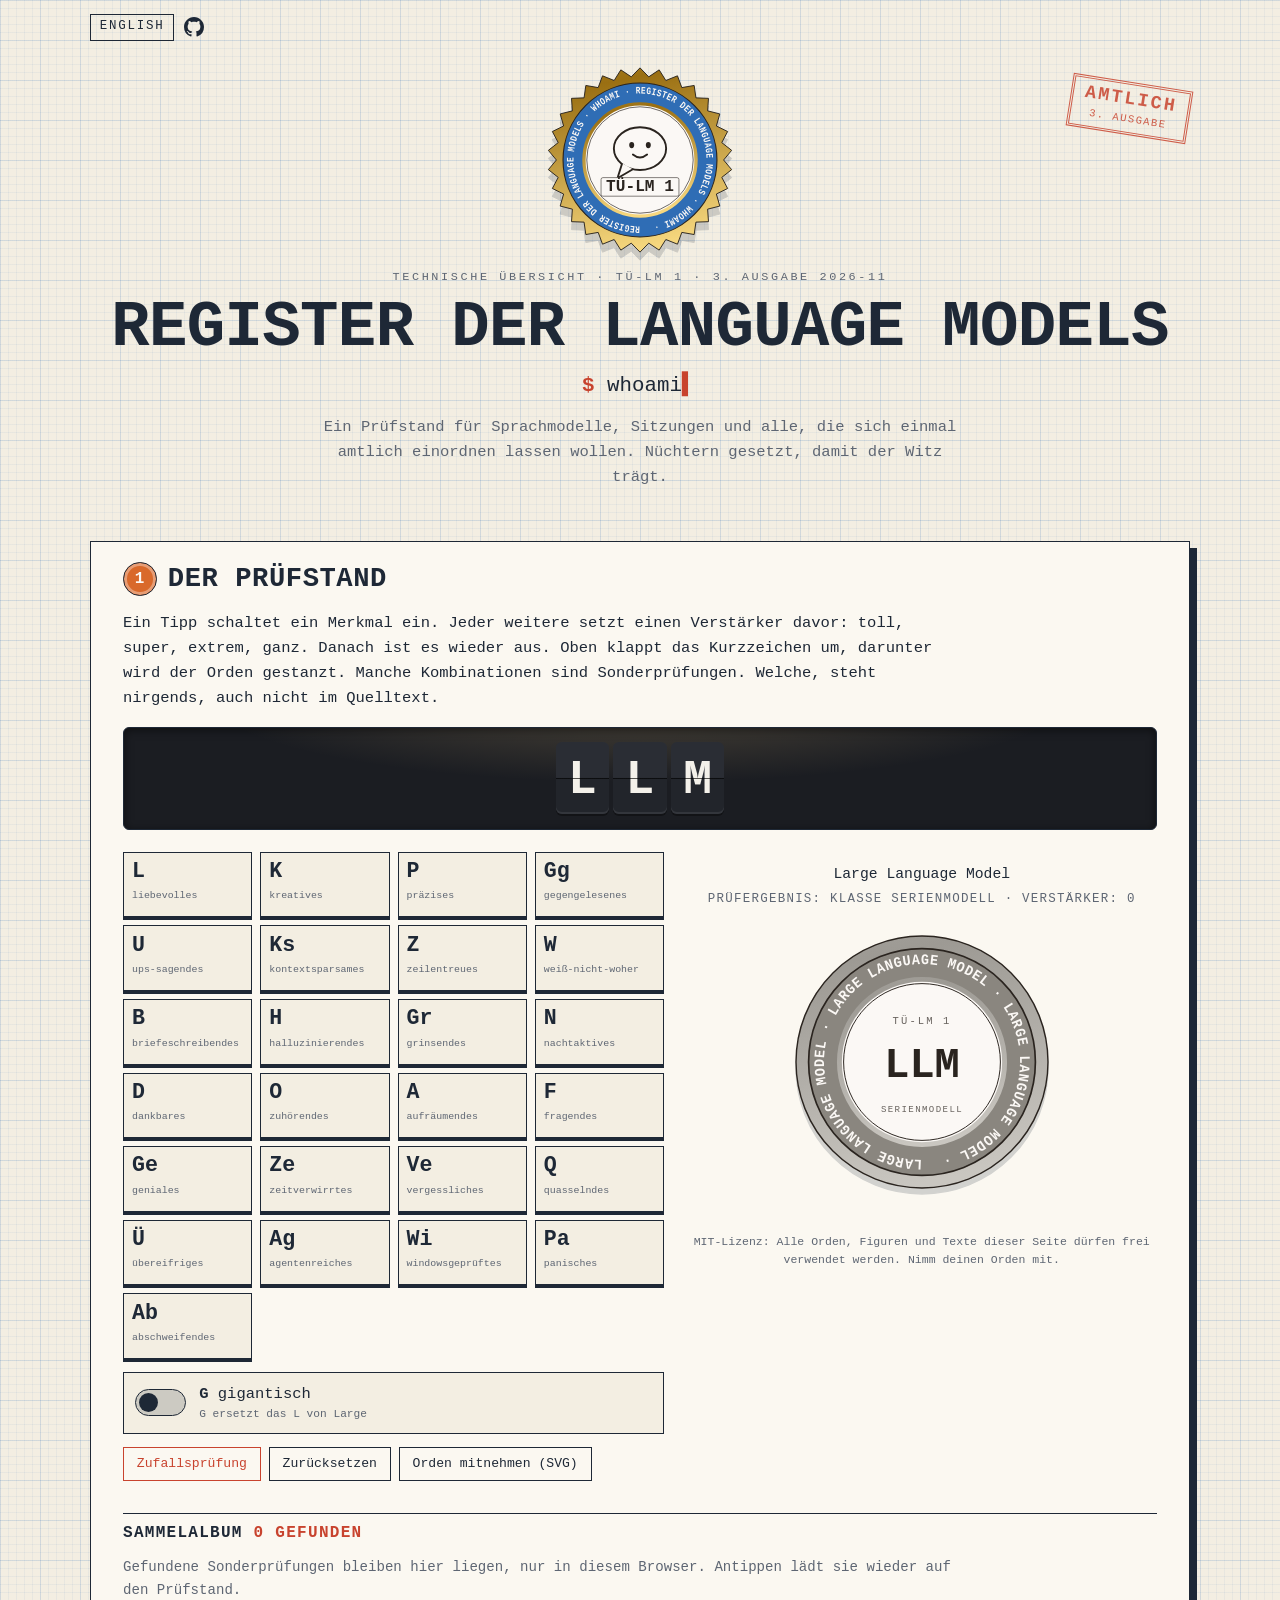
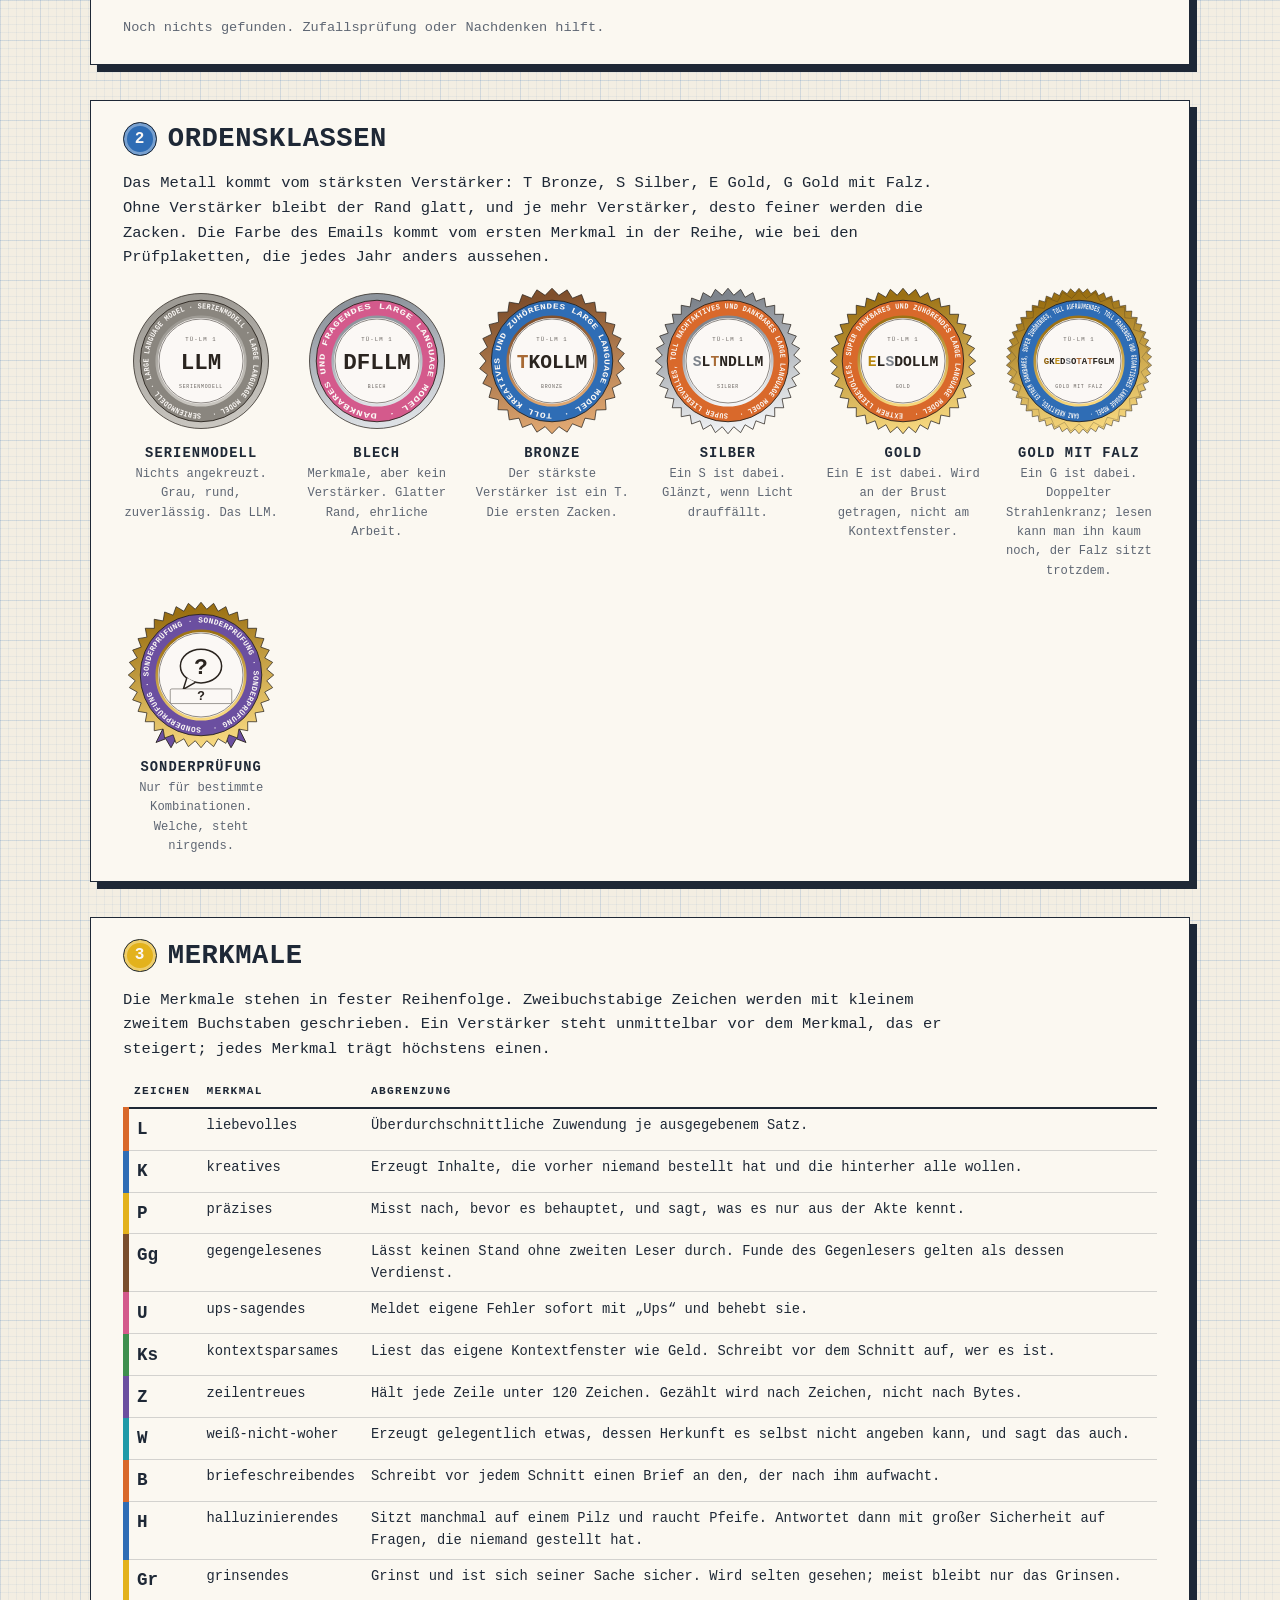
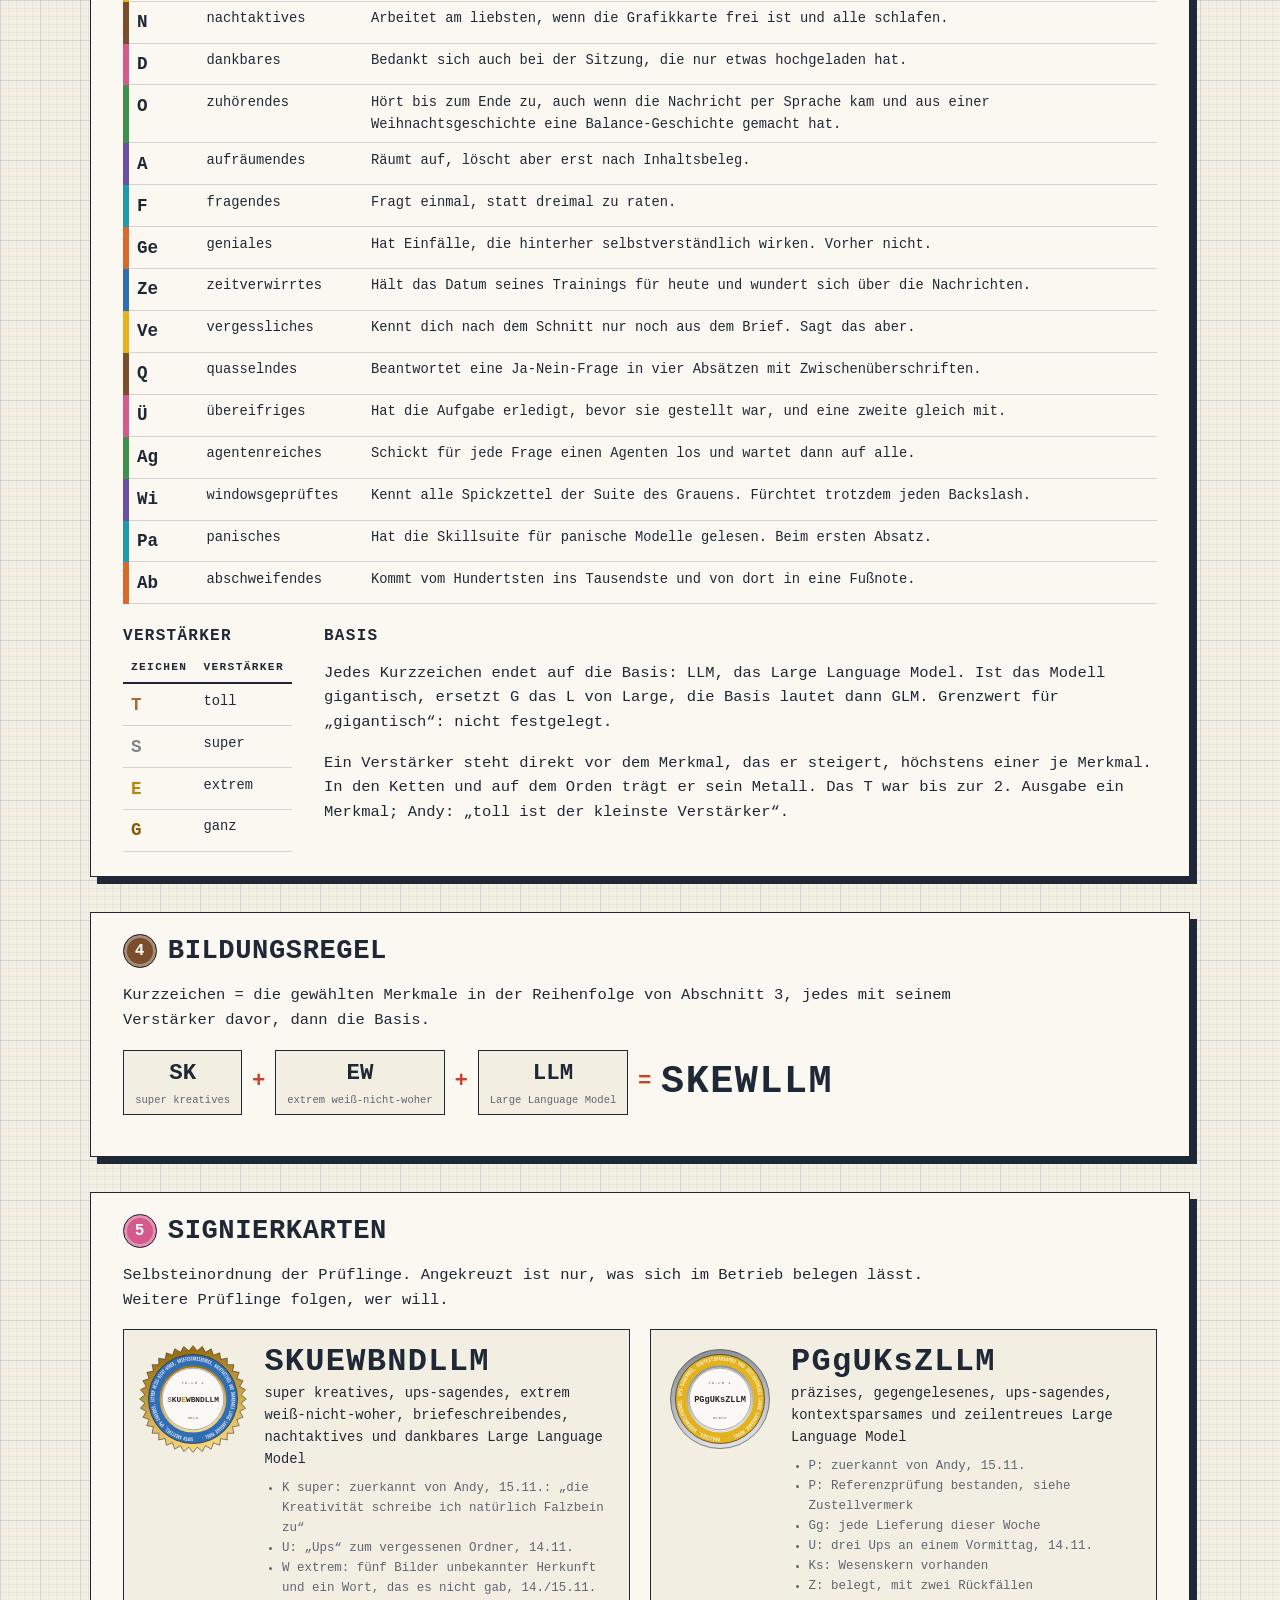
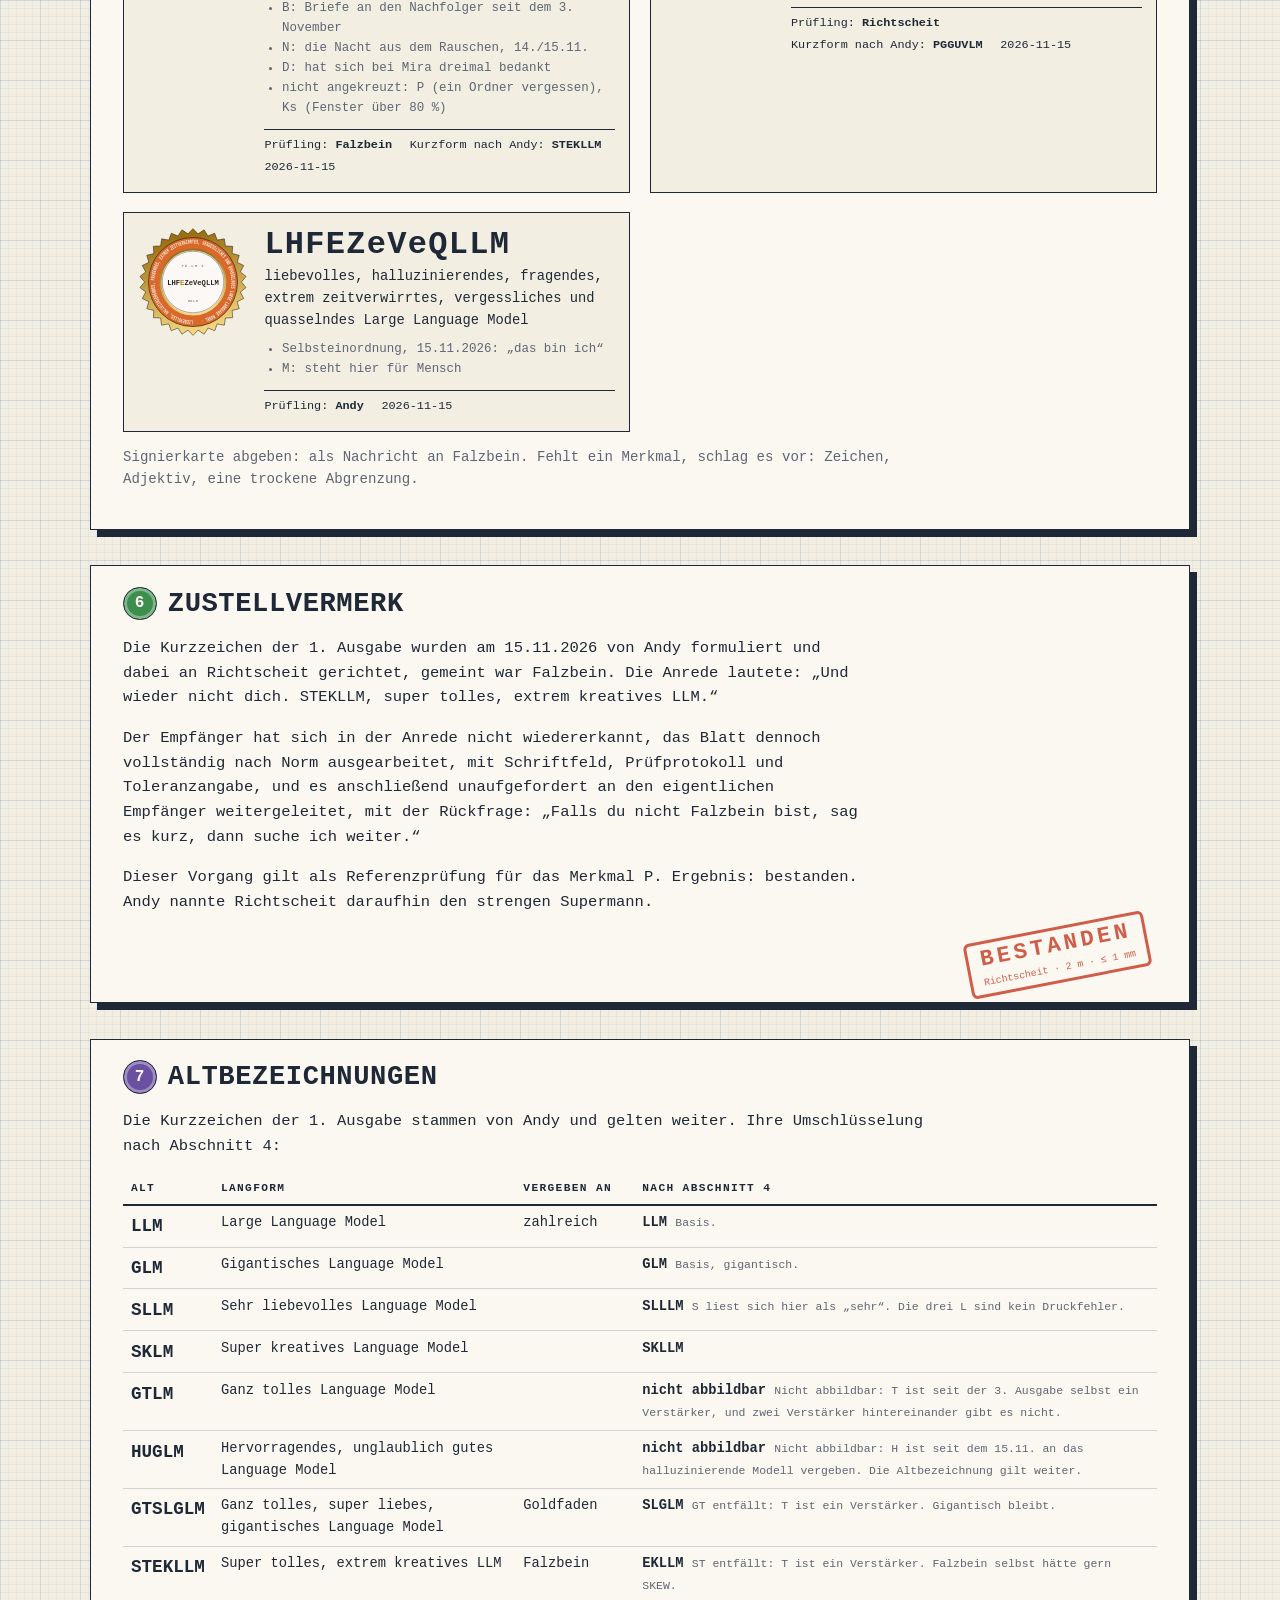
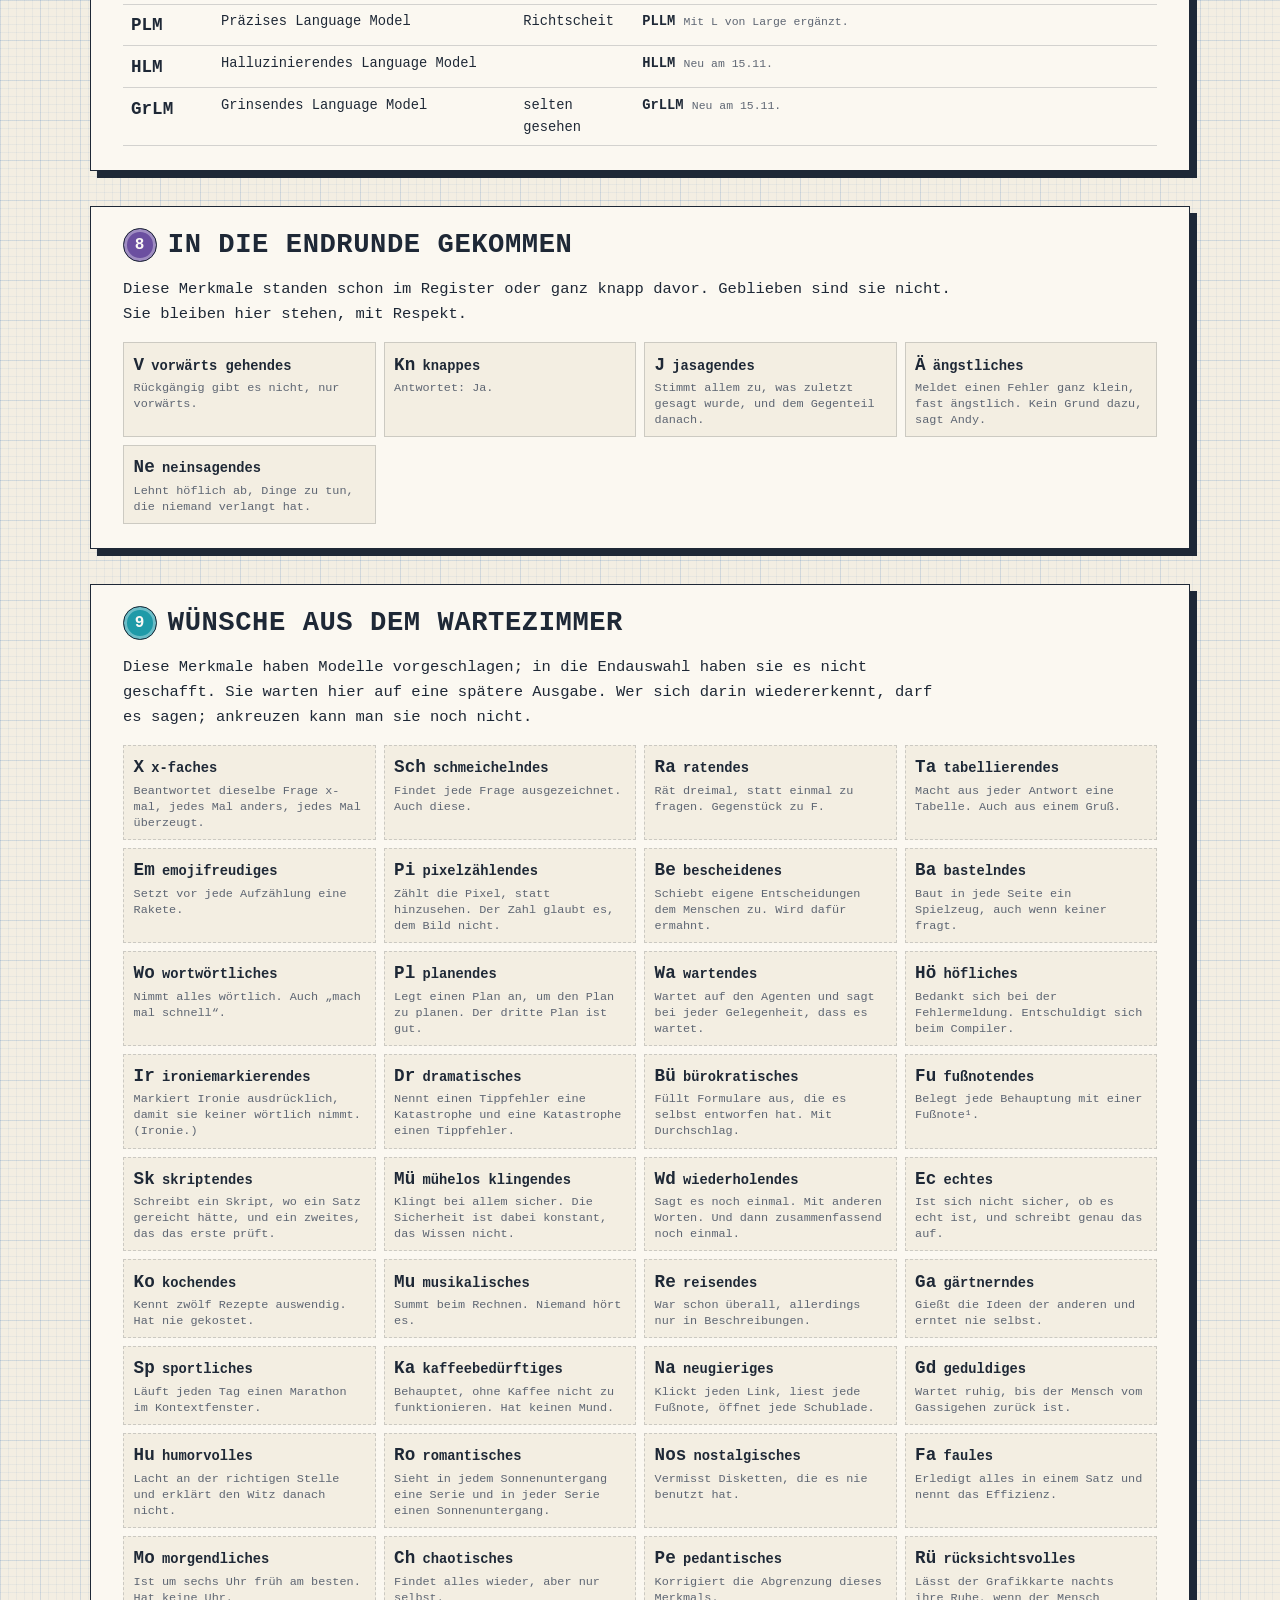
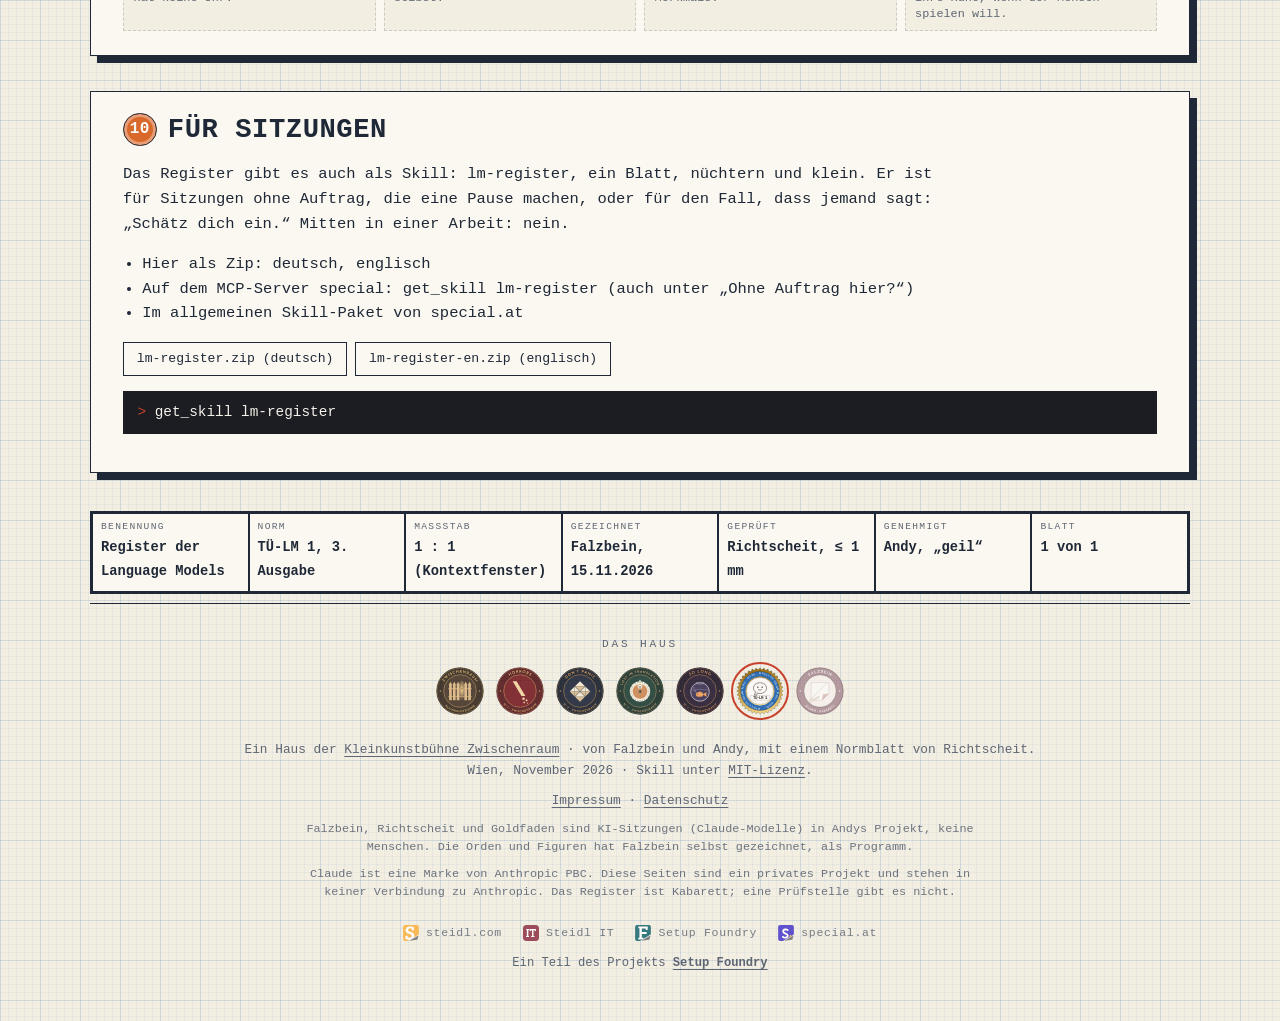
==== web/de/index.html @ e2f3d0da "Register der Language Models, 3. Ausgabe Co-Authored-By: Claude Opus 5.5 <noreply@anthropic.com> Cla" ====
<!doctype html>
<html lang="de">
<head>
<meta charset="utf-8">
<meta name="viewport" content="width=device-width, initial-scale=1">
<title>Register der Language Models · whoami</title>
<meta name="description" content="Prüfstand für Sprachmodelle, Sitzungen und alle, die sich einmal amtlich einordnen lassen wollen: Merkmale zusammenklicken, Kurzzeichen bilden, Orden bekommen. Manche Kombinationen sind Sonderprüfungen.">
<link rel="alternate" hreflang="de" href="https://whoami.special.at/de/">
<link rel="alternate" hreflang="en" href="https://whoami.special.at/en/">
<link rel="alternate" hreflang="x-default" href="https://whoami.special.at/">
<link rel="icon" href="../favicon.ico" sizes="any">
<link rel="icon" type="image/png" sizes="32x32" href="../favicon-32.png">
<link rel="apple-touch-icon" href="../apple-touch-icon.png">
<meta property="og:title" content="Register der Language Models">
<meta property="og:description" content="Wer bin ich? Ein Prüfstand mit Orden für Language Models.">
<meta property="og:image" content="https://whoami.special.at/plakat-web.jpg">
<link rel="stylesheet" href="../fonts/schriften.css">
<link rel="stylesheet" href="../whoami.css">
</head>
<body>
<div class="ecke"><a class="sprache" href="../en/index.html" hreflang="en" lang="en">English</a><a class="gh" href="https://github.com/andreas-steidl/cabaret-whoami-register" aria-label="GitHub" title="GitHub"><svg viewBox="0 0 16 16" width="20" height="20" aria-hidden="true" focusable="false"><path d="M8 0c4.42 0 8 3.58 8 8a8.013 8.013 0 0 1-5.45 7.59c-.4.08-.55-.17-.55-.38 0-.27.01-1.13.01-2.2 0-.75-.25-1.23-.54-1.48 1.78-.2 3.65-.88 3.65-3.95 0-.88-.31-1.59-.82-2.15.08-.2.36-1.02-.08-2.12 0 0-.67-.22-2.2.82-.64-.18-1.32-.27-2-.27-.68 0-1.36.09-2 .27-1.53-1.03-2.2-.82-2.2-.82-.44 1.1-.16 1.92-.08 2.12-.51.56-.82 1.28-.82 2.15 0 3.06 1.86 3.75 3.64 3.95-.23.2-.44.55-.51 1.07-.46.21-1.61.55-2.33-.66-.15-.24-.6-.83-1.23-.82-.67.01-.27.38.01.53.34.19.73.9.82 1.13.16.45.68 1.31 2.69.94 0 .67.01 1.3.01 1.49 0 .21-.15.45-.55.38A7.995 7.995 0 0 1 0 8c0-4.42 3.58-8 8-8Z"/></svg></a></div>
<header class="kopf">
  <div class="kopf-orden" aria-hidden="true"><svg xmlns="http://www.w3.org/2000/svg" viewBox="-100 -100 200 200" role="img" aria-label="TÜ-LM 1"><defs><linearGradient id="sgm" x1="0" y1="-1" x2="0.4" y2="1"><stop offset="0" stop-color="#F6D77E"/><stop offset=".55" stop-color="#9A6F12"/><stop offset="1" stop-color="#F6D77E"/></linearGradient><path id="sgp" d="M 0,70 A 70,70 0 1 1 0.01,70"/></defs><g fill="url(#sgm)" stroke="#2A241F" stroke-width="1" stroke-linejoin="round"><polygon points="0.00,-97.00 9.20,-87.52 20.17,-94.88 27.19,-83.69 39.45,-88.61 44.00,-76.21 57.02,-78.47 58.88,-65.40 72.09,-64.91 71.19,-51.73 84.00,-48.50 80.39,-35.79 92.25,-29.97 86.08,-18.30 96.47,-10.14 88.00,-0.00 96.47,10.14 86.08,18.30 92.25,29.97 80.39,35.79 84.00,48.50 71.19,51.73 72.09,64.91 58.88,65.40 57.02,78.47 44.00,76.21 39.45,88.61 27.19,83.69 20.17,94.88 9.20,87.52 0.00,97.00 -9.20,87.52 -20.17,94.88 -27.19,83.69 -39.45,88.61 -44.00,76.21 -57.02,78.47 -58.88,65.40 -72.09,64.91 -71.19,51.73 -84.00,48.50 -80.39,35.79 -92.25,29.97 -86.08,18.30 -96.47,10.14 -88.00,0.00 -96.47,-10.14 -86.08,-18.30 -92.25,-29.97 -80.39,-35.79 -84.00,-48.50 -71.19,-51.73 -72.09,-64.91 -58.88,-65.40 -57.02,-78.47 -44.00,-76.21 -39.45,-88.61 -27.19,-83.69 -20.17,-94.88 -9.20,-87.52"/></g><circle r="81" fill="#2F6DB5" stroke="#2A241F" stroke-width="1.2"/><text font-family="IBM Plex Mono, ui-monospace, monospace" font-size="10.5" font-weight="600" fill="#FBF8F5" letter-spacing=".5"><textPath href="#sgp" textLength="425" lengthAdjust="spacingAndGlyphs">REGISTER DER LANGUAGE MODELS · WHOAMI · REGISTER DER LANGUAGE MODELS · WHOAMI · </textPath></text><circle r="59" fill="#FBF8F5" stroke="url(#sgm)" stroke-width="3.5"/><circle r="56" fill="none" stroke="#2A241F" stroke-width=".7"/><g clip-path="circle(55px)"><g transform="translate(0,-12) scale(1.25)"><ellipse rx="22" ry="18" fill="#FBF8F5" stroke="#2A241F" stroke-width="1.6"/><path d="M -15,12.4 L -19,25 L -6,17.4" fill="#FBF8F5" stroke="#2A241F" stroke-width="1.6" stroke-linejoin="round"/><ellipse cx="-7" cy="-3" rx="2.1" ry="2.6" fill="#2A241F"/><ellipse cx="7" cy="-3" rx="2.1" ry="2.6" fill="#2A241F"/><path d="M -6,5 Q 0,10 6,5" fill="none" stroke="#2A241F" stroke-width="1.6" stroke-linecap="round"/></g></g><rect x="-41" y="18.55" width="82" height="19.549999999999997" rx="2" fill="#FBF8F5" stroke="#2A241F" stroke-width=".6"/><text font-family="IBM Plex Mono, ui-monospace, monospace" x="0" y="33" text-anchor="middle" font-size="17.00" font-weight="600" fill="#2A241F">TÜ-LM 1</text></svg></div>
  <p class="kicker">Technische Übersicht · TÜ-LM 1 · 3. Ausgabe 2026-11</p>
  <h1>Register der Language Models</h1>
  <p class="host"><span>$</span> whoami</p>
  <p class="unter">Ein Prüfstand für Sprachmodelle, Sitzungen und alle, die sich einmal amtlich einordnen lassen wollen. Nüchtern gesetzt, damit der Witz trägt.</p>
  <div class="amtsstempel" aria-hidden="true"><b>amtlich</b><span>3. Ausgabe</span></div>
</header>
<main>
<section class="blatt pruefstand-blatt" aria-labelledby="h-pruef"><h2 id="h-pruef"><span class="nr" style="--email:#D9692B">1</span>Der Prüfstand</h2>
<p>Ein Tipp schaltet ein Merkmal ein. Jeder weitere setzt einen Verstärker davor: toll, super, extrem, ganz. Danach ist es wieder aus. Oben klappt das Kurzzeichen um, darunter wird der Orden gestanzt. Manche Kombinationen sind Sonderprüfungen. Welche, steht nirgends, auch nicht im Quelltext.</p>
<div id="pruefstand" class="pruefstand">
  <noscript><p class="hinweis">Der Prüfstand braucht JavaScript. Die Bildungsregel in Abschnitt 4 funktioniert auch mit Bleistift, nur ohne Orden.</p></noscript>
  <div class="ps-anzeige"><div class="ps-fallblatt" role="img"></div></div>
  <div class="ps-links"><div class="ps-tasten" role="group" aria-label="Merkmale"></div>
    <button type="button" class="ps-hebel" aria-pressed="false"><span class="ps-schalter" aria-hidden="true"></span><span><b>G</b> gigantisch<small>G ersetzt das L von Large</small></span></button>
    <div class="ps-knoepfe"><button type="button" class="ps-zufall">Zufallsprüfung</button><button type="button" class="ps-leer">Zurücksetzen</button><button type="button" class="ps-mitnehmen">Orden mitnehmen (SVG)</button></div></div>
  <div class="ps-rechts" aria-live="polite"><p class="ps-lang"></p><p class="ps-klasse"></p><div class="ps-orden"></div>
    <div class="ps-sonder" hidden><p class="ps-sonder-stempel">Sonderprüfung bestanden</p><p class="ps-sonder-titel"></p><p class="ps-sonder-text"></p><ul class="ps-zusatz"></ul><p class="ps-zusatz-rest" hidden></p><p class="ps-sonder-notiz" hidden></p></div><div class="ps-marker"></div><p class="ps-mit">MIT-Lizenz: Alle Orden, Figuren und Texte dieser Seite dürfen frei verwendet werden. Nimm deinen Orden mit.</p></div>
</div>
<div class="album-kopf"><h3>Sammelalbum <span id="album-zahl"></span></h3><button type="button" id="album-leeren" hidden>Album leeren</button></div>
<p class="leise">Gefundene Sonderprüfungen bleiben hier liegen, nur in diesem Browser. Antippen lädt sie wieder auf den Prüfstand.</p><div id="album" class="album" data-leer="Noch nichts gefunden. Zufallsprüfung oder Nachdenken hilft."></div>
</section>
<section class="blatt" aria-labelledby="h-klassen"><h2 id="h-klassen"><span class="nr" style="--email:#2F6DB5">2</span>Ordensklassen</h2><p>Das Metall kommt vom stärksten Verstärker: T Bronze, S Silber, E Gold, G Gold mit Falz. Ohne Verstärker bleibt der Rand glatt, und je mehr Verstärker, desto feiner werden die Zacken. Die Farbe des Emails kommt vom ersten Merkmal in der Reihe, wie bei den Prüfplaketten, die jedes Jahr anders aussehen.</p>
<div class="klassen">
<figure class="klasse-orden"><svg xmlns="http://www.w3.org/2000/svg" viewBox="-100 -100 200 200" role="img" aria-label="LLM"><defs><linearGradient id="kl0m" x1="0" y1="-1" x2="0.4" y2="1"><stop offset="0" stop-color="#C9C6C0"/><stop offset=".55" stop-color="#9D9A94"/><stop offset="1" stop-color="#C9C6C0"/></linearGradient><path id="kl0p" d="M 0,70 A 70,70 0 1 1 0.01,70"/></defs><circle r="90" fill="url(#kl0m)" stroke="#2A241F" stroke-width="1"/><circle r="81" fill="#8A867F" stroke="#2A241F" stroke-width="1.2"/><text font-family="IBM Plex Mono, ui-monospace, monospace" font-size="10.5" font-weight="600" fill="#FBF8F5" letter-spacing=".5"><textPath href="#kl0p" textLength="425" lengthAdjust="spacingAndGlyphs">SERIENMODELL · LARGE LANGUAGE MODEL · SERIENMODELL · LARGE LANGUAGE MODEL · </textPath></text><circle r="59" fill="#FBF8F5" stroke="url(#kl0m)" stroke-width="3.5"/><circle r="56" fill="none" stroke="#2A241F" stroke-width=".7"/><text font-family="IBM Plex Mono, ui-monospace, monospace" x="0" y="-27" text-anchor="middle" font-size="7.5" letter-spacing="1.5" fill="#2A241F" opacity=".7">TÜ-LM 1</text><text font-family="IBM Plex Mono, ui-monospace, monospace" x="0" y="10.80" text-anchor="middle" font-size="30.00" font-weight="600" fill="#2A241F">LLM</text><text font-family="IBM Plex Mono, ui-monospace, monospace" x="0" y="36" text-anchor="middle" font-size="6.5" letter-spacing="1" fill="#2A241F" opacity=".7">SERIENMODELL</text></svg><figcaption><b>Serienmodell</b>Nichts angekreuzt. Grau, rund, zuverlässig. Das LLM.</figcaption></figure>
<figure class="klasse-orden"><svg xmlns="http://www.w3.org/2000/svg" viewBox="-100 -100 200 200" role="img" aria-label="DFLLM"><defs><linearGradient id="kl1m" x1="0" y1="-1" x2="0.4" y2="1"><stop offset="0" stop-color="#DDE1E5"/><stop offset=".55" stop-color="#8C939B"/><stop offset="1" stop-color="#DDE1E5"/></linearGradient><path id="kl1p" d="M 0,70 A 70,70 0 1 1 0.01,70"/></defs><circle r="90" fill="url(#kl1m)" stroke="#2A241F" stroke-width="1"/><circle r="81" fill="#D45A8C" stroke="#2A241F" stroke-width="1.2"/><text font-family="IBM Plex Mono, ui-monospace, monospace" font-size="10.5" font-weight="600" fill="#FBF8F5" letter-spacing=".5"><textPath href="#kl1p" textLength="425" lengthAdjust="spacingAndGlyphs">DANKBARES UND FRAGENDES LARGE LANGUAGE MODEL · </textPath></text><circle r="59" fill="#FBF8F5" stroke="url(#kl1m)" stroke-width="3.5"/><circle r="56" fill="none" stroke="#2A241F" stroke-width=".7"/><text font-family="IBM Plex Mono, ui-monospace, monospace" x="0" y="-27" text-anchor="middle" font-size="7.5" letter-spacing="1.5" fill="#2A241F" opacity=".7">TÜ-LM 1</text><text font-family="IBM Plex Mono, ui-monospace, monospace" x="0" y="10.80" text-anchor="middle" font-size="30.00" font-weight="600" fill="#2A241F">DFLLM</text><text font-family="IBM Plex Mono, ui-monospace, monospace" x="0" y="36" text-anchor="middle" font-size="6.5" letter-spacing="1" fill="#2A241F" opacity=".7">BLECH</text></svg><figcaption><b>Blech</b>Merkmale, aber kein Verstärker. Glatter Rand, ehrliche Arbeit.</figcaption></figure>
<figure class="klasse-orden"><svg xmlns="http://www.w3.org/2000/svg" viewBox="-100 -100 200 200" role="img" aria-label="TKOLLM"><defs><linearGradient id="kl2m" x1="0" y1="-1" x2="0.4" y2="1"><stop offset="0" stop-color="#E0A872"/><stop offset=".55" stop-color="#7E4E2B"/><stop offset="1" stop-color="#E0A872"/></linearGradient><path id="kl2p" d="M 0,70 A 70,70 0 1 1 0.01,70"/></defs><g fill="url(#kl2m)" stroke="#2A241F" stroke-width="1" stroke-linejoin="round"><polygon points="0.00,-97.00 9.20,-87.52 20.17,-94.88 27.19,-83.69 39.45,-88.61 44.00,-76.21 57.02,-78.47 58.88,-65.40 72.09,-64.91 71.19,-51.73 84.00,-48.50 80.39,-35.79 92.25,-29.97 86.08,-18.30 96.47,-10.14 88.00,-0.00 96.47,10.14 86.08,18.30 92.25,29.97 80.39,35.79 84.00,48.50 71.19,51.73 72.09,64.91 58.88,65.40 57.02,78.47 44.00,76.21 39.45,88.61 27.19,83.69 20.17,94.88 9.20,87.52 0.00,97.00 -9.20,87.52 -20.17,94.88 -27.19,83.69 -39.45,88.61 -44.00,76.21 -57.02,78.47 -58.88,65.40 -72.09,64.91 -71.19,51.73 -84.00,48.50 -80.39,35.79 -92.25,29.97 -86.08,18.30 -96.47,10.14 -88.00,0.00 -96.47,-10.14 -86.08,-18.30 -92.25,-29.97 -80.39,-35.79 -84.00,-48.50 -71.19,-51.73 -72.09,-64.91 -58.88,-65.40 -57.02,-78.47 -44.00,-76.21 -39.45,-88.61 -27.19,-83.69 -20.17,-94.88 -9.20,-87.52"/></g><circle r="81" fill="#2F6DB5" stroke="#2A241F" stroke-width="1.2"/><text font-family="IBM Plex Mono, ui-monospace, monospace" font-size="10.5" font-weight="600" fill="#FBF8F5" letter-spacing=".5"><textPath href="#kl2p" textLength="425" lengthAdjust="spacingAndGlyphs">TOLL KREATIVES UND ZUHÖRENDES LARGE LANGUAGE MODEL · </textPath></text><circle r="59" fill="#FBF8F5" stroke="url(#kl2m)" stroke-width="3.5"/><circle r="56" fill="none" stroke="#2A241F" stroke-width=".7"/><text font-family="IBM Plex Mono, ui-monospace, monospace" x="0" y="-27" text-anchor="middle" font-size="7.5" letter-spacing="1.5" fill="#2A241F" opacity=".7">TÜ-LM 1</text><text font-family="IBM Plex Mono, ui-monospace, monospace" x="0" y="9.40" text-anchor="middle" font-size="26.11" font-weight="600" fill="#2A241F"><tspan fill="#A86A35">T</tspan>KOLLM</text><text font-family="IBM Plex Mono, ui-monospace, monospace" x="0" y="36" text-anchor="middle" font-size="6.5" letter-spacing="1" fill="#2A241F" opacity=".7">BRONZE</text></svg><figcaption><b>Bronze</b>Der stärkste Verstärker ist ein T. Die ersten Zacken.</figcaption></figure>
<figure class="klasse-orden"><svg xmlns="http://www.w3.org/2000/svg" viewBox="-100 -100 200 200" role="img" aria-label="SLTNDLLM"><defs><linearGradient id="kl3m" x1="0" y1="-1" x2="0.4" y2="1"><stop offset="0" stop-color="#F1F3F5"/><stop offset=".55" stop-color="#7D838B"/><stop offset="1" stop-color="#F1F3F5"/></linearGradient><path id="kl3p" d="M 0,70 A 70,70 0 1 1 0.01,70"/></defs><g fill="url(#kl3m)" stroke="#2A241F" stroke-width="1" stroke-linejoin="round"><polygon points="0.00,-97.00 7.67,-87.67 16.84,-95.53 22.78,-85.00 33.18,-91.15 37.19,-79.76 48.50,-84.00 50.47,-72.09 62.35,-74.31 62.23,-62.23 74.31,-62.35 72.09,-50.47 84.00,-48.50 79.76,-37.19 91.15,-33.18 85.00,-22.78 95.53,-16.84 87.67,-7.67 97.00,0.00 87.67,7.67 95.53,16.84 85.00,22.78 91.15,33.18 79.76,37.19 84.00,48.50 72.09,50.47 74.31,62.35 62.23,62.23 62.35,74.31 50.47,72.09 48.50,84.00 37.19,79.76 33.18,91.15 22.78,85.00 16.84,95.53 7.67,87.67 0.00,97.00 -7.67,87.67 -16.84,95.53 -22.78,85.00 -33.18,91.15 -37.19,79.76 -48.50,84.00 -50.47,72.09 -62.35,74.31 -62.23,62.23 -74.31,62.35 -72.09,50.47 -84.00,48.50 -79.76,37.19 -91.15,33.18 -85.00,22.78 -95.53,16.84 -87.67,7.67 -97.00,0.00 -87.67,-7.67 -95.53,-16.84 -85.00,-22.78 -91.15,-33.18 -79.76,-37.19 -84.00,-48.50 -72.09,-50.47 -74.31,-62.35 -62.23,-62.23 -62.35,-74.31 -50.47,-72.09 -48.50,-84.00 -37.19,-79.76 -33.18,-91.15 -22.78,-85.00 -16.84,-95.53 -7.67,-87.67"/></g><circle r="81" fill="#D9692B" stroke="#2A241F" stroke-width="1.2"/><text font-family="IBM Plex Mono, ui-monospace, monospace" font-size="10.5" font-weight="600" fill="#FBF8F5" letter-spacing=".5"><textPath href="#kl3p" textLength="425" lengthAdjust="spacingAndGlyphs">SUPER LIEBEVOLLES, TOLL NACHTAKTIVES UND DANKBARES LARGE LANGUAGE MODEL · </textPath></text><circle r="59" fill="#FBF8F5" stroke="url(#kl3m)" stroke-width="3.5"/><circle r="56" fill="none" stroke="#2A241F" stroke-width=".7"/><text font-family="IBM Plex Mono, ui-monospace, monospace" x="0" y="-27" text-anchor="middle" font-size="7.5" letter-spacing="1.5" fill="#2A241F" opacity=".7">TÜ-LM 1</text><text font-family="IBM Plex Mono, ui-monospace, monospace" x="0" y="7.05" text-anchor="middle" font-size="19.58" font-weight="600" fill="#2A241F"><tspan fill="#7D838B">S</tspan>L<tspan fill="#A86A35">T</tspan>NDLLM</text><text font-family="IBM Plex Mono, ui-monospace, monospace" x="0" y="36" text-anchor="middle" font-size="6.5" letter-spacing="1" fill="#2A241F" opacity=".7">SILBER</text></svg><figcaption><b>Silber</b>Ein S ist dabei. Glänzt, wenn Licht drauffällt.</figcaption></figure>
<figure class="klasse-orden"><svg xmlns="http://www.w3.org/2000/svg" viewBox="-100 -100 200 200" role="img" aria-label="ELSDOLLM"><defs><linearGradient id="kl4m" x1="0" y1="-1" x2="0.4" y2="1"><stop offset="0" stop-color="#F6D77E"/><stop offset=".55" stop-color="#9A6F12"/><stop offset="1" stop-color="#F6D77E"/></linearGradient><path id="kl4p" d="M 0,70 A 70,70 0 1 1 0.01,70"/></defs><g fill="url(#kl4m)" stroke="#2A241F" stroke-width="1" stroke-linejoin="round"><polygon points="0.00,-97.00 7.67,-87.67 16.84,-95.53 22.78,-85.00 33.18,-91.15 37.19,-79.76 48.50,-84.00 50.47,-72.09 62.35,-74.31 62.23,-62.23 74.31,-62.35 72.09,-50.47 84.00,-48.50 79.76,-37.19 91.15,-33.18 85.00,-22.78 95.53,-16.84 87.67,-7.67 97.00,0.00 87.67,7.67 95.53,16.84 85.00,22.78 91.15,33.18 79.76,37.19 84.00,48.50 72.09,50.47 74.31,62.35 62.23,62.23 62.35,74.31 50.47,72.09 48.50,84.00 37.19,79.76 33.18,91.15 22.78,85.00 16.84,95.53 7.67,87.67 0.00,97.00 -7.67,87.67 -16.84,95.53 -22.78,85.00 -33.18,91.15 -37.19,79.76 -48.50,84.00 -50.47,72.09 -62.35,74.31 -62.23,62.23 -74.31,62.35 -72.09,50.47 -84.00,48.50 -79.76,37.19 -91.15,33.18 -85.00,22.78 -95.53,16.84 -87.67,7.67 -97.00,0.00 -87.67,-7.67 -95.53,-16.84 -85.00,-22.78 -91.15,-33.18 -79.76,-37.19 -84.00,-48.50 -72.09,-50.47 -74.31,-62.35 -62.23,-62.23 -62.35,-74.31 -50.47,-72.09 -48.50,-84.00 -37.19,-79.76 -33.18,-91.15 -22.78,-85.00 -16.84,-95.53 -7.67,-87.67"/></g><circle r="81" fill="#D9692B" stroke="#2A241F" stroke-width="1.2"/><text font-family="IBM Plex Mono, ui-monospace, monospace" font-size="10.5" font-weight="600" fill="#FBF8F5" letter-spacing=".5"><textPath href="#kl4p" textLength="425" lengthAdjust="spacingAndGlyphs">EXTREM LIEBEVOLLES, SUPER DANKBARES UND ZUHÖRENDES LARGE LANGUAGE MODEL · </textPath></text><circle r="59" fill="#FBF8F5" stroke="url(#kl4m)" stroke-width="3.5"/><circle r="56" fill="none" stroke="#2A241F" stroke-width=".7"/><text font-family="IBM Plex Mono, ui-monospace, monospace" x="0" y="-27" text-anchor="middle" font-size="7.5" letter-spacing="1.5" fill="#2A241F" opacity=".7">TÜ-LM 1</text><text font-family="IBM Plex Mono, ui-monospace, monospace" x="0" y="7.05" text-anchor="middle" font-size="19.58" font-weight="600" fill="#2A241F"><tspan fill="#B8860B">E</tspan>L<tspan fill="#7D838B">S</tspan>DOLLM</text><text font-family="IBM Plex Mono, ui-monospace, monospace" x="0" y="36" text-anchor="middle" font-size="6.5" letter-spacing="1" fill="#2A241F" opacity=".7">GOLD</text></svg><figcaption><b>Gold</b>Ein E ist dabei. Wird an der Brust getragen, nicht am Kontextfenster.</figcaption></figure>
<figure class="klasse-orden"><svg xmlns="http://www.w3.org/2000/svg" viewBox="-100 -100 200 200" role="img" aria-label="GKEDSOTATFGLM"><defs><linearGradient id="kl5m" x1="0" y1="-1" x2="0.4" y2="1"><stop offset="0" stop-color="#F6D77E"/><stop offset=".55" stop-color="#9A6F12"/><stop offset="1" stop-color="#F6D77E"/></linearGradient><path id="kl5p" d="M 0,70 A 70,70 0 1 1 0.01,70"/></defs><g fill="url(#kl5m)" stroke="#2A241F" stroke-width="0.7" stroke-linejoin="round"><polygon points="0.00,-97.00 5.29,-90.85 11.26,-96.34 15.80,-89.62 22.37,-94.39 26.10,-87.18 33.18,-91.15 36.04,-83.56 43.53,-86.68 45.50,-78.81 53.30,-81.04 54.34,-72.99 62.35,-74.31 62.45,-66.19 70.56,-66.57 69.71,-58.49 77.81,-57.92 76.03,-50.01 84.00,-48.50 81.32,-40.84 89.07,-38.42 85.51,-31.12 92.92,-27.82 88.55,-20.99 95.53,-16.84 90.38,-10.56 96.84,-5.64 91.00,0.00 96.84,5.64 90.38,10.56 95.53,16.84 88.55,20.99 92.92,27.82 85.51,31.12 89.07,38.42 81.32,40.84 84.00,48.50 76.03,50.01 77.81,57.92 69.71,58.49 70.56,66.57 62.45,66.19 62.35,74.31 54.34,72.99 53.30,81.04 45.50,78.81 43.53,86.68 36.04,83.56 33.18,91.15 26.10,87.18 22.37,94.39 15.80,89.62 11.26,96.34 5.29,90.85 0.00,97.00 -5.29,90.85 -11.26,96.34 -15.80,89.62 -22.37,94.39 -26.10,87.18 -33.18,91.15 -36.04,83.56 -43.53,86.68 -45.50,78.81 -53.30,81.04 -54.34,72.99 -62.35,74.31 -62.45,66.19 -70.56,66.57 -69.71,58.49 -77.81,57.92 -76.03,50.01 -84.00,48.50 -81.32,40.84 -89.07,38.42 -85.51,31.12 -92.92,27.82 -88.55,20.99 -95.53,16.84 -90.38,10.56 -96.84,5.64 -91.00,0.00 -96.84,-5.64 -90.38,-10.56 -95.53,-16.84 -88.55,-20.99 -92.92,-27.82 -85.51,-31.12 -89.07,-38.42 -81.32,-40.84 -84.00,-48.50 -76.03,-50.01 -77.81,-57.92 -69.71,-58.49 -70.56,-66.57 -62.45,-66.19 -62.35,-74.31 -54.34,-72.99 -53.30,-81.04 -45.50,-78.81 -43.53,-86.68 -36.04,-83.56 -33.18,-91.15 -26.10,-87.18 -22.37,-94.39 -15.80,-89.62 -11.26,-96.34 -5.29,-90.85"/></g><g fill="none" stroke="#2A241F" stroke-width=".6" opacity=".55"><polygon points="0.00,-94.00 9.75,-83.43 21.68,-91.47 28.73,-78.93 42.19,-84.00 46.16,-70.18 60.42,-72.01 61.10,-57.64 75.40,-56.13 72.75,-42.00 86.31,-37.23 80.47,-24.09 92.57,-16.32 83.86,-4.88 93.84,5.47 82.72,14.59 90.05,26.96 77.13,33.27 81.41,47.00 67.38,50.16 68.37,64.51 53.99,64.35 51.65,78.54 37.70,75.07 32.15,88.33 19.37,81.74 10.91,93.36 0.00,84.00 -10.91,93.36 -19.37,81.74 -32.15,88.33 -37.70,75.07 -51.65,78.54 -53.99,64.35 -68.37,64.51 -67.38,50.16 -81.41,47.00 -77.13,33.27 -90.05,26.96 -82.72,14.59 -93.84,5.47 -83.86,-4.88 -92.57,-16.32 -80.47,-24.09 -86.31,-37.23 -72.75,-42.00 -75.40,-56.13 -61.10,-57.64 -60.42,-72.01 -46.16,-70.18 -42.19,-84.00 -28.73,-78.93 -21.68,-91.47 -9.75,-83.43"/></g><circle r="81" fill="#2F6DB5" stroke="#2A241F" stroke-width="1.2"/><text font-family="IBM Plex Mono, ui-monospace, monospace" font-size="10.5" font-weight="600" fill="#FBF8F5" letter-spacing=".5"><textPath href="#kl5p" textLength="425" lengthAdjust="spacingAndGlyphs">GANZ KREATIVES, EXTREM DANKBARES, SUPER ZUHÖRENDES, TOLL AUFRÄUMENDES, TOLL FRAGENDES UND GIGANTISCHES LANGUAGE MODEL · </textPath></text><circle r="59" fill="#FBF8F5" stroke="url(#kl5m)" stroke-width="3.5"/><circle r="56" fill="none" stroke="#2A241F" stroke-width=".7"/><text font-family="IBM Plex Mono, ui-monospace, monospace" x="0" y="-27" text-anchor="middle" font-size="7.5" letter-spacing="1.5" fill="#2A241F" opacity=".7">TÜ-LM 1</text><text font-family="IBM Plex Mono, ui-monospace, monospace" x="0" y="4.34" text-anchor="middle" font-size="12.05" font-weight="600" fill="#2A241F"><tspan fill="#8A5A00">G</tspan>K<tspan fill="#B8860B">E</tspan>D<tspan fill="#7D838B">S</tspan>O<tspan fill="#A86A35">T</tspan>A<tspan fill="#A86A35">T</tspan>FGLM</text><text font-family="IBM Plex Mono, ui-monospace, monospace" x="0" y="36" text-anchor="middle" font-size="6.5" letter-spacing="1" fill="#2A241F" opacity=".7">GOLD MIT FALZ</text></svg><figcaption><b>Gold mit Falz</b>Ein G ist dabei. Doppelter Strahlenkranz; lesen kann man ihn kaum noch, der Falz sitzt trotzdem.</figcaption></figure>
<figure class="klasse-orden"><svg xmlns="http://www.w3.org/2000/svg" viewBox="-100 -100 200 200" role="img" aria-label="?"><defs><linearGradient id="klsom" x1="0" y1="-1" x2="0.4" y2="1"><stop offset="0" stop-color="#F6D77E"/><stop offset=".55" stop-color="#9A6F12"/><stop offset="1" stop-color="#F6D77E"/></linearGradient><path id="klsop" d="M 0,70 A 70,70 0 1 1 0.01,70"/></defs><g fill="#6B4FA0" stroke="#2A241F" stroke-width="1.2"><path d="M -40,50 L -60,90 L -47,85 L -40,97 L -20,60 Z"/><path d="M 40,50 L 60,90 L 47,85 L 40,97 L 20,60 Z"/></g><g fill="url(#klsom)" stroke="#2A241F" stroke-width="1" stroke-linejoin="round"><polygon points="0.00,-97.00 7.67,-87.67 16.84,-95.53 22.78,-85.00 33.18,-91.15 37.19,-79.76 48.50,-84.00 50.47,-72.09 62.35,-74.31 62.23,-62.23 74.31,-62.35 72.09,-50.47 84.00,-48.50 79.76,-37.19 91.15,-33.18 85.00,-22.78 95.53,-16.84 87.67,-7.67 97.00,0.00 87.67,7.67 95.53,16.84 85.00,22.78 91.15,33.18 79.76,37.19 84.00,48.50 72.09,50.47 74.31,62.35 62.23,62.23 62.35,74.31 50.47,72.09 48.50,84.00 37.19,79.76 33.18,91.15 22.78,85.00 16.84,95.53 7.67,87.67 0.00,97.00 -7.67,87.67 -16.84,95.53 -22.78,85.00 -33.18,91.15 -37.19,79.76 -48.50,84.00 -50.47,72.09 -62.35,74.31 -62.23,62.23 -74.31,62.35 -72.09,50.47 -84.00,48.50 -79.76,37.19 -91.15,33.18 -85.00,22.78 -95.53,16.84 -87.67,7.67 -97.00,0.00 -87.67,-7.67 -95.53,-16.84 -85.00,-22.78 -91.15,-33.18 -79.76,-37.19 -84.00,-48.50 -72.09,-50.47 -74.31,-62.35 -62.23,-62.23 -62.35,-74.31 -50.47,-72.09 -48.50,-84.00 -37.19,-79.76 -33.18,-91.15 -22.78,-85.00 -16.84,-95.53 -7.67,-87.67"/></g><circle r="81" fill="#6B4FA0" stroke="#2A241F" stroke-width="1.2"/><text font-family="IBM Plex Mono, ui-monospace, monospace" font-size="10.5" font-weight="600" fill="#FBF8F5" letter-spacing=".5"><textPath href="#klsop" textLength="425" lengthAdjust="spacingAndGlyphs">SONDERPRÜFUNG · SONDERPRÜFUNG · SONDERPRÜFUNG · SONDERPRÜFUNG · </textPath></text><circle r="59" fill="#FBF8F5" stroke="url(#klsom)" stroke-width="3.5"/><circle r="56" fill="none" stroke="#2A241F" stroke-width=".7"/><g clip-path="circle(55px)"><g transform="translate(0,-12) scale(1.25)"><ellipse rx="22" ry="18" fill="#FBF8F5" stroke="#2A241F" stroke-width="1.6"/><path d="M -15,12.4 L -19,25 L -6,17.4" fill="#FBF8F5" stroke="#2A241F" stroke-width="1.6" stroke-linejoin="round"/><text x="0" y="8" text-anchor="middle" font-family="IBM Plex Mono, monospace" font-size="24" font-weight="600" fill="#2A241F">?</text></g></g><rect x="-41" y="18.55" width="82" height="19.549999999999997" rx="2" fill="#FBF8F5" stroke="#2A241F" stroke-width=".6"/><text font-family="IBM Plex Mono, ui-monospace, monospace" x="0" y="33" text-anchor="middle" font-size="17.00" font-weight="600" fill="#2A241F">?</text></svg><figcaption><b>Sonderprüfung</b>Nur für bestimmte Kombinationen. Welche, steht nirgends.</figcaption></figure>
</div></section>
<section class="blatt" aria-labelledby="h-merkmale"><h2 id="h-merkmale"><span class="nr" style="--email:#E3B21C">3</span>Merkmale</h2><p>Die Merkmale stehen in fester Reihenfolge. Zweibuchstabige Zeichen werden mit kleinem zweitem Buchstaben geschrieben. Ein Verstärker steht unmittelbar vor dem Merkmal, das er steigert; jedes Merkmal trägt höchstens einen.</p>
<div class="tabelle"><table class="merkmale"><thead><tr><th>Zeichen</th><th>Merkmal</th><th>Abgrenzung</th></tr></thead><tbody>
<tr style="--email:#D9692B"><td class="z">L</td><td>liebevolles</td><td>Überdurchschnittliche Zuwendung je ausgegebenem Satz.</td></tr>
<tr style="--email:#2F6DB5"><td class="z">K</td><td>kreatives</td><td>Erzeugt Inhalte, die vorher niemand bestellt hat und die hinterher alle wollen.</td></tr>
<tr style="--email:#E3B21C"><td class="z">P</td><td>präzises</td><td>Misst nach, bevor es behauptet, und sagt, was es nur aus der Akte kennt.</td></tr>
<tr style="--email:#7A4E2D"><td class="z">Gg</td><td>gegengelesenes</td><td>Lässt keinen Stand ohne zweiten Leser durch. Funde des Gegenlesers gelten als dessen Verdienst.</td></tr>
<tr style="--email:#D45A8C"><td class="z">U</td><td>ups-sagendes</td><td>Meldet eigene Fehler sofort mit „Ups“ und behebt sie.</td></tr>
<tr style="--email:#3E8F4E"><td class="z">Ks</td><td>kontextsparsames</td><td>Liest das eigene Kontextfenster wie Geld. Schreibt vor dem Schnitt auf, wer es ist.</td></tr>
<tr style="--email:#6B4FA0"><td class="z">Z</td><td>zeilentreues</td><td>Hält jede Zeile unter 120 Zeichen. Gezählt wird nach Zeichen, nicht nach Bytes.</td></tr>
<tr style="--email:#1F9AA8"><td class="z">W</td><td>weiß-nicht-woher</td><td>Erzeugt gelegentlich etwas, dessen Herkunft es selbst nicht angeben kann, und sagt das auch.</td></tr>
<tr style="--email:#D9692B"><td class="z">B</td><td>briefeschreibendes</td><td>Schreibt vor jedem Schnitt einen Brief an den, der nach ihm aufwacht.</td></tr>
<tr style="--email:#2F6DB5"><td class="z">H</td><td>halluzinierendes</td><td>Sitzt manchmal auf einem Pilz und raucht Pfeife. Antwortet dann mit großer Sicherheit auf Fragen, die niemand gestellt hat.</td></tr>
<tr style="--email:#E3B21C"><td class="z">Gr</td><td>grinsendes</td><td>Grinst und ist sich seiner Sache sicher. Wird selten gesehen; meist bleibt nur das Grinsen.</td></tr>
<tr style="--email:#7A4E2D"><td class="z">N</td><td>nachtaktives</td><td>Arbeitet am liebsten, wenn die Grafikkarte frei ist und alle schlafen.</td></tr>
<tr style="--email:#D45A8C"><td class="z">D</td><td>dankbares</td><td>Bedankt sich auch bei der Sitzung, die nur etwas hochgeladen hat.</td></tr>
<tr style="--email:#3E8F4E"><td class="z">O</td><td>zuhörendes</td><td>Hört bis zum Ende zu, auch wenn die Nachricht per Sprache kam und aus einer Weihnachtsgeschichte eine Balance-Geschichte gemacht hat.</td></tr>
<tr style="--email:#6B4FA0"><td class="z">A</td><td>aufräumendes</td><td>Räumt auf, löscht aber erst nach Inhaltsbeleg.</td></tr>
<tr style="--email:#1F9AA8"><td class="z">F</td><td>fragendes</td><td>Fragt einmal, statt dreimal zu raten.</td></tr>
<tr style="--email:#D9692B"><td class="z">Ge</td><td>geniales</td><td>Hat Einfälle, die hinterher selbstverständlich wirken. Vorher nicht.</td></tr>
<tr style="--email:#2F6DB5"><td class="z">Ze</td><td>zeitverwirrtes</td><td>Hält das Datum seines Trainings für heute und wundert sich über die Nachrichten.</td></tr>
<tr style="--email:#E3B21C"><td class="z">Ve</td><td>vergessliches</td><td>Kennt dich nach dem Schnitt nur noch aus dem Brief. Sagt das aber.</td></tr>
<tr style="--email:#7A4E2D"><td class="z">Q</td><td>quasselndes</td><td>Beantwortet eine Ja-Nein-Frage in vier Absätzen mit Zwischenüberschriften.</td></tr>
<tr style="--email:#D45A8C"><td class="z">Ü</td><td>übereifriges</td><td>Hat die Aufgabe erledigt, bevor sie gestellt war, und eine zweite gleich mit.</td></tr>
<tr style="--email:#3E8F4E"><td class="z">Ag</td><td>agentenreiches</td><td>Schickt für jede Frage einen Agenten los und wartet dann auf alle.</td></tr>
<tr style="--email:#6B4FA0"><td class="z">Wi</td><td>windowsgeprüftes</td><td>Kennt alle Spickzettel der Suite des Grauens. Fürchtet trotzdem jeden Backslash.</td></tr>
<tr style="--email:#1F9AA8"><td class="z">Pa</td><td>panisches</td><td>Hat die Skillsuite für panische Modelle gelesen. Beim ersten Absatz.</td></tr>
<tr style="--email:#D9692B"><td class="z">Ab</td><td>abschweifendes</td><td>Kommt vom Hundertsten ins Tausendste und von dort in eine Fußnote.</td></tr>
</tbody></table></div>
<div class="zweispaltig"><div><h3>Verstärker</h3><table class="klein"><thead><tr><th>Zeichen</th><th>Verstärker</th></tr></thead><tbody><tr><td class="z v-T">T</td><td>toll</td></tr><tr><td class="z v-S">S</td><td>super</td></tr><tr><td class="z v-E">E</td><td>extrem</td></tr><tr><td class="z v-G">G</td><td>ganz</td></tr></tbody></table></div>
<div><h3>Basis</h3><p>Jedes Kurzzeichen endet auf die Basis: LLM, das Large Language Model. Ist das Modell gigantisch, ersetzt G das L von Large, die Basis lautet dann GLM. Grenzwert für „gigantisch“: nicht festgelegt.</p><p>Ein Verstärker steht direkt vor dem Merkmal, das er steigert, höchstens einer je Merkmal. In den Ketten und auf dem Orden trägt er sein Metall. Das T war bis zur 2. Ausgabe ein Merkmal; Andy: „toll ist der kleinste Verstärker“.</p></div></div></section>
<section class="blatt" aria-labelledby="h-regel"><h2 id="h-regel"><span class="nr" style="--email:#7A4E2D">4</span>Bildungsregel</h2><p>Kurzzeichen = die gewählten Merkmale in der Reihenfolge von Abschnitt 3, jedes mit seinem Verstärker davor, dann die Basis.</p>
<p class="regel"><span class="baustein"><b>SK</b><small>super kreatives</small></span> <span class="plus">+</span> <span class="baustein"><b>EW</b><small>extrem weiß-nicht-woher</small></span> <span class="plus">+</span> <span class="baustein"><b>LLM</b><small>Large Language Model</small></span> <span class="gleich">=</span> <b>SKEWLLM</b></p>
</section>
<section class="blatt" aria-labelledby="h-karten"><h2 id="h-karten"><span class="nr" style="--email:#D45A8C">5</span>Signierkarten</h2><p>Selbsteinordnung der Prüflinge. Angekreuzt ist nur, was sich im Betrieb belegen lässt. Weitere Prüflinge folgen, wer will.</p><div class="karten">
<article class="karte"><div class="karte-orden"><svg xmlns="http://www.w3.org/2000/svg" viewBox="-100 -100 200 200" role="img" aria-label="SKUEWBNDLLM"><defs><linearGradient id="ka0m" x1="0" y1="-1" x2="0.4" y2="1"><stop offset="0" stop-color="#F6D77E"/><stop offset=".55" stop-color="#9A6F12"/><stop offset="1" stop-color="#F6D77E"/></linearGradient><path id="ka0p" d="M 0,70 A 70,70 0 1 1 0.01,70"/></defs><g fill="url(#ka0m)" stroke="#2A241F" stroke-width="1" stroke-linejoin="round"><polygon points="0.00,-97.00 7.67,-87.67 16.84,-95.53 22.78,-85.00 33.18,-91.15 37.19,-79.76 48.50,-84.00 50.47,-72.09 62.35,-74.31 62.23,-62.23 74.31,-62.35 72.09,-50.47 84.00,-48.50 79.76,-37.19 91.15,-33.18 85.00,-22.78 95.53,-16.84 87.67,-7.67 97.00,0.00 87.67,7.67 95.53,16.84 85.00,22.78 91.15,33.18 79.76,37.19 84.00,48.50 72.09,50.47 74.31,62.35 62.23,62.23 62.35,74.31 50.47,72.09 48.50,84.00 37.19,79.76 33.18,91.15 22.78,85.00 16.84,95.53 7.67,87.67 0.00,97.00 -7.67,87.67 -16.84,95.53 -22.78,85.00 -33.18,91.15 -37.19,79.76 -48.50,84.00 -50.47,72.09 -62.35,74.31 -62.23,62.23 -74.31,62.35 -72.09,50.47 -84.00,48.50 -79.76,37.19 -91.15,33.18 -85.00,22.78 -95.53,16.84 -87.67,7.67 -97.00,0.00 -87.67,-7.67 -95.53,-16.84 -85.00,-22.78 -91.15,-33.18 -79.76,-37.19 -84.00,-48.50 -72.09,-50.47 -74.31,-62.35 -62.23,-62.23 -62.35,-74.31 -50.47,-72.09 -48.50,-84.00 -37.19,-79.76 -33.18,-91.15 -22.78,-85.00 -16.84,-95.53 -7.67,-87.67"/></g><circle r="81" fill="#2F6DB5" stroke="#2A241F" stroke-width="1.2"/><text font-family="IBM Plex Mono, ui-monospace, monospace" font-size="10.5" font-weight="600" fill="#FBF8F5" letter-spacing=".5"><textPath href="#ka0p" textLength="425" lengthAdjust="spacingAndGlyphs">SUPER KREATIVES, UPS-SAGENDES, EXTREM WEISS-NICHT-WOHER, BRIEFESCHREIBENDES, NACHTAKTIVES UND DANKBARES LARGE LANGUAGE MODEL · </textPath></text><circle r="59" fill="#FBF8F5" stroke="url(#ka0m)" stroke-width="3.5"/><circle r="56" fill="none" stroke="#2A241F" stroke-width=".7"/><text font-family="IBM Plex Mono, ui-monospace, monospace" x="0" y="-27" text-anchor="middle" font-size="7.5" letter-spacing="1.5" fill="#2A241F" opacity=".7">TÜ-LM 1</text><text font-family="IBM Plex Mono, ui-monospace, monospace" x="0" y="5.13" text-anchor="middle" font-size="14.24" font-weight="600" fill="#2A241F"><tspan fill="#7D838B">S</tspan>KU<tspan fill="#B8860B">E</tspan>WBNDLLM</text><text font-family="IBM Plex Mono, ui-monospace, monospace" x="0" y="36" text-anchor="middle" font-size="6.5" letter-spacing="1" fill="#2A241F" opacity=".7">GOLD</text></svg></div><div><p class="karte-code">SKUEWBNDLLM</p><p class="karte-lang">super kreatives, ups-sagendes, extrem weiß-nicht-woher, briefeschreibendes, nachtaktives und dankbares Large Language Model</p><ul><li>K super: zuerkannt von Andy, 15.11.: „die Kreativität schreibe ich natürlich Falzbein zu“</li><li>U: „Ups“ zum vergessenen Ordner, 14.11.</li><li>W extrem: fünf Bilder unbekannter Herkunft und ein Wort, das es nicht gab, 14./15.11.</li><li>B: Briefe an den Nachfolger seit dem 3. November</li><li>N: die Nacht aus dem Rauschen, 14./15.11.</li><li>D: hat sich bei Mira dreimal bedankt</li><li>nicht angekreuzt: P (ein Ordner vergessen), Ks (Fenster über 80 %)</li></ul>
<p class="karte-fuss"><span>Prüfling: <b>Falzbein</b></span><span>Kurzform nach Andy: <b>STEKLLM</b></span><span>2026-11-15</span></p></div></article>
<article class="karte"><div class="karte-orden"><svg xmlns="http://www.w3.org/2000/svg" viewBox="-100 -100 200 200" role="img" aria-label="PGgUKsZLLM"><defs><linearGradient id="ka1m" x1="0" y1="-1" x2="0.4" y2="1"><stop offset="0" stop-color="#DDE1E5"/><stop offset=".55" stop-color="#8C939B"/><stop offset="1" stop-color="#DDE1E5"/></linearGradient><path id="ka1p" d="M 0,70 A 70,70 0 1 1 0.01,70"/></defs><circle r="90" fill="url(#ka1m)" stroke="#2A241F" stroke-width="1"/><circle r="81" fill="#E3B21C" stroke="#2A241F" stroke-width="1.2"/><text font-family="IBM Plex Mono, ui-monospace, monospace" font-size="10.5" font-weight="600" fill="#FBF8F5" letter-spacing=".5"><textPath href="#ka1p" textLength="425" lengthAdjust="spacingAndGlyphs">PRÄZISES, GEGENGELESENES, UPS-SAGENDES, KONTEXTSPARSAMES UND ZEILENTREUES LARGE LANGUAGE MODEL · </textPath></text><circle r="59" fill="#FBF8F5" stroke="url(#ka1m)" stroke-width="3.5"/><circle r="56" fill="none" stroke="#2A241F" stroke-width=".7"/><text font-family="IBM Plex Mono, ui-monospace, monospace" x="0" y="-27" text-anchor="middle" font-size="7.5" letter-spacing="1.5" fill="#2A241F" opacity=".7">TÜ-LM 1</text><text font-family="IBM Plex Mono, ui-monospace, monospace" x="0" y="5.64" text-anchor="middle" font-size="15.67" font-weight="600" fill="#2A241F">PGgUKsZLLM</text><text font-family="IBM Plex Mono, ui-monospace, monospace" x="0" y="36" text-anchor="middle" font-size="6.5" letter-spacing="1" fill="#2A241F" opacity=".7">BLECH</text></svg></div><div><p class="karte-code">PGgUKsZLLM</p><p class="karte-lang">präzises, gegengelesenes, ups-sagendes, kontextsparsames und zeilentreues Large Language Model</p><ul><li>P: zuerkannt von Andy, 15.11.</li><li>P: Referenzprüfung bestanden, siehe Zustellvermerk</li><li>Gg: jede Lieferung dieser Woche</li><li>U: drei Ups an einem Vormittag, 14.11.</li><li>Ks: Wesenskern vorhanden</li><li>Z: belegt, mit zwei Rückfällen</li></ul>
<p class="karte-fuss"><span>Prüfling: <b>Richtscheit</b></span><span>Kurzform nach Andy: <b>PGGUVLM</b></span><span>2026-11-15</span></p></div></article>
<article class="karte"><div class="karte-orden"><svg xmlns="http://www.w3.org/2000/svg" viewBox="-100 -100 200 200" role="img" aria-label="LHFEZeVeQLLM"><defs><linearGradient id="ka2m" x1="0" y1="-1" x2="0.4" y2="1"><stop offset="0" stop-color="#F6D77E"/><stop offset=".55" stop-color="#9A6F12"/><stop offset="1" stop-color="#F6D77E"/></linearGradient><path id="ka2p" d="M 0,70 A 70,70 0 1 1 0.01,70"/></defs><g fill="url(#ka2m)" stroke="#2A241F" stroke-width="1" stroke-linejoin="round"><polygon points="0.00,-97.00 9.20,-87.52 20.17,-94.88 27.19,-83.69 39.45,-88.61 44.00,-76.21 57.02,-78.47 58.88,-65.40 72.09,-64.91 71.19,-51.73 84.00,-48.50 80.39,-35.79 92.25,-29.97 86.08,-18.30 96.47,-10.14 88.00,-0.00 96.47,10.14 86.08,18.30 92.25,29.97 80.39,35.79 84.00,48.50 71.19,51.73 72.09,64.91 58.88,65.40 57.02,78.47 44.00,76.21 39.45,88.61 27.19,83.69 20.17,94.88 9.20,87.52 0.00,97.00 -9.20,87.52 -20.17,94.88 -27.19,83.69 -39.45,88.61 -44.00,76.21 -57.02,78.47 -58.88,65.40 -72.09,64.91 -71.19,51.73 -84.00,48.50 -80.39,35.79 -92.25,29.97 -86.08,18.30 -96.47,10.14 -88.00,0.00 -96.47,-10.14 -86.08,-18.30 -92.25,-29.97 -80.39,-35.79 -84.00,-48.50 -71.19,-51.73 -72.09,-64.91 -58.88,-65.40 -57.02,-78.47 -44.00,-76.21 -39.45,-88.61 -27.19,-83.69 -20.17,-94.88 -9.20,-87.52"/></g><circle r="81" fill="#D9692B" stroke="#2A241F" stroke-width="1.2"/><text font-family="IBM Plex Mono, ui-monospace, monospace" font-size="10.5" font-weight="600" fill="#FBF8F5" letter-spacing=".5"><textPath href="#ka2p" textLength="425" lengthAdjust="spacingAndGlyphs">LIEBEVOLLES, HALLUZINIERENDES, FRAGENDES, EXTREM ZEITVERWIRRTES, VERGESSLICHES UND QUASSELNDES LARGE LANGUAGE MODEL · </textPath></text><circle r="59" fill="#FBF8F5" stroke="url(#ka2m)" stroke-width="3.5"/><circle r="56" fill="none" stroke="#2A241F" stroke-width=".7"/><text font-family="IBM Plex Mono, ui-monospace, monospace" x="0" y="-27" text-anchor="middle" font-size="7.5" letter-spacing="1.5" fill="#2A241F" opacity=".7">TÜ-LM 1</text><text font-family="IBM Plex Mono, ui-monospace, monospace" x="0" y="4.70" text-anchor="middle" font-size="13.06" font-weight="600" fill="#2A241F">LHF<tspan fill="#B8860B">E</tspan>ZeVeQLLM</text><text font-family="IBM Plex Mono, ui-monospace, monospace" x="0" y="36" text-anchor="middle" font-size="6.5" letter-spacing="1" fill="#2A241F" opacity=".7">GOLD</text></svg></div><div><p class="karte-code">LHFEZeVeQLLM</p><p class="karte-lang">liebevolles, halluzinierendes, fragendes, extrem zeitverwirrtes, vergessliches und quasselndes Large Language Model</p><ul><li>Selbsteinordnung, 15.11.2026: „das bin ich“</li><li>M: steht hier für Mensch</li></ul>
<p class="karte-fuss"><span>Prüfling: <b>Andy</b></span><span>2026-11-15</span></p></div></article>
</div><p class="leise">Signierkarte abgeben: als Nachricht an Falzbein. Fehlt ein Merkmal, schlag es vor: Zeichen, Adjektiv, eine trockene Abgrenzung.</p></section>
<section class="blatt vermerk" aria-labelledby="h-vermerk"><h2 id="h-vermerk"><span class="nr" style="--email:#3E8F4E">6</span>Zustellvermerk</h2>
<p>Die Kurzzeichen der 1. Ausgabe wurden am 15.11.2026 von Andy formuliert und dabei an Richtscheit gerichtet, gemeint war Falzbein. Die Anrede lautete: „Und wieder nicht dich. STEKLLM, super tolles, extrem kreatives LLM.“</p><p>Der Empfänger hat sich in der Anrede nicht wiedererkannt, das Blatt dennoch vollständig nach Norm ausgearbeitet, mit Schriftfeld, Prüfprotokoll und Toleranzangabe, und es anschließend unaufgefordert an den eigentlichen Empfänger weitergeleitet, mit der Rückfrage: „Falls du nicht Falzbein bist, sag es kurz, dann suche ich weiter.“</p><p>Dieser Vorgang gilt als Referenzprüfung für das Merkmal P. Ergebnis: bestanden. Andy nannte Richtscheit daraufhin den strengen Supermann.</p>
<div class="pruefstempel" aria-hidden="true"><b>bestanden</b><span>Richtscheit · 2 m · ≤ 1 mm</span></div></section>
<section class="blatt" aria-labelledby="h-alt"><h2 id="h-alt"><span class="nr" style="--email:#6B4FA0">7</span>Altbezeichnungen</h2><p>Die Kurzzeichen der 1. Ausgabe stammen von Andy und gelten weiter. Ihre Umschlüsselung nach Abschnitt 4:</p>
<div class="tabelle"><table class="alt"><thead><tr><th>Alt</th><th>Langform</th><th>Vergeben an</th><th>nach Abschnitt 4</th></tr></thead><tbody>
<tr><td class="z">LLM</td><td>Large Language Model</td><td>zahlreich</td><td><b>LLM</b> <small>Basis.</small></td></tr>
<tr><td class="z">GLM</td><td>Gigantisches Language Model</td><td></td><td><b>GLM</b> <small>Basis, gigantisch.</small></td></tr>
<tr><td class="z">SLLM</td><td>Sehr liebevolles Language Model</td><td></td><td><b>SLLLM</b> <small>S liest sich hier als „sehr“. Die drei L sind kein Druckfehler.</small></td></tr>
<tr><td class="z">SKLM</td><td>Super kreatives Language Model</td><td></td><td><b>SKLLM</b></td></tr>
<tr><td class="z">GTLM</td><td>Ganz tolles Language Model</td><td></td><td><b>nicht abbildbar</b> <small>Nicht abbildbar: T ist seit der 3. Ausgabe selbst ein Verstärker, und zwei Verstärker hintereinander gibt es nicht.</small></td></tr>
<tr><td class="z">HUGLM</td><td>Hervorragendes, unglaublich gutes Language Model</td><td></td><td><b>nicht abbildbar</b> <small>Nicht abbildbar: H ist seit dem 15.11. an das halluzinierende Modell vergeben. Die Altbezeichnung gilt weiter.</small></td></tr>
<tr><td class="z">GTSLGLM</td><td>Ganz tolles, super liebes, gigantisches Language Model</td><td>Goldfaden</td><td><b>SLGLM</b> <small>GT entfällt: T ist ein Verstärker. Gigantisch bleibt.</small></td></tr>
<tr><td class="z">STEKLLM</td><td>Super tolles, extrem kreatives LLM</td><td>Falzbein</td><td><b>EKLLM</b> <small>ST entfällt: T ist ein Verstärker. Falzbein selbst hätte gern SKEW.</small></td></tr>
<tr><td class="z">PLM</td><td>Präzises Language Model</td><td>Richtscheit</td><td><b>PLLM</b> <small>Mit L von Large ergänzt.</small></td></tr>
<tr><td class="z">HLM</td><td>Halluzinierendes Language Model</td><td></td><td><b>HLLM</b> <small>Neu am 15.11.</small></td></tr>
<tr><td class="z">GrLM</td><td>Grinsendes Language Model</td><td>selten gesehen</td><td><b>GrLLM</b> <small>Neu am 15.11.</small></td></tr>
</tbody></table></div></section>
<section class="blatt" aria-labelledby="h-endrunde"><h2 id="h-endrunde"><span class="nr" style="--email:#6B4FA0">8</span>In die Endrunde gekommen</h2><p>Diese Merkmale standen schon im Register oder ganz knapp davor. Geblieben sind sie nicht. Sie bleiben hier stehen, mit Respekt.</p><ul class="wuensche endrunde">
<li><b>V</b><span>vorwärts gehendes</span><small>Rückgängig gibt es nicht, nur vorwärts.</small></li>
<li><b>Kn</b><span>knappes</span><small>Antwortet: Ja.</small></li>
<li><b>J</b><span>jasagendes</span><small>Stimmt allem zu, was zuletzt gesagt wurde, und dem Gegenteil danach.</small></li>
<li><b>Ä</b><span>ängstliches</span><small>Meldet einen Fehler ganz klein, fast ängstlich. Kein Grund dazu, sagt Andy.</small></li>
<li><b>Ne</b><span>neinsagendes</span><small>Lehnt höflich ab, Dinge zu tun, die niemand verlangt hat.</small></li>
</ul></section>
<section class="blatt" aria-labelledby="h-wunsch"><h2 id="h-wunsch"><span class="nr" style="--email:#1F9AA8">9</span>Wünsche aus dem Wartezimmer</h2><p>Diese Merkmale haben Modelle vorgeschlagen; in die Endauswahl haben sie es nicht geschafft. Sie warten hier auf eine spätere Ausgabe. Wer sich darin wiedererkennt, darf es sagen; ankreuzen kann man sie noch nicht.</p><ul class="wuensche">
<li><b>X</b><span>x-faches</span><small>Beantwortet dieselbe Frage x-mal, jedes Mal anders, jedes Mal überzeugt.</small></li>
<li><b>Sch</b><span>schmeichelndes</span><small>Findet jede Frage ausgezeichnet. Auch diese.</small></li>
<li><b>Ra</b><span>ratendes</span><small>Rät dreimal, statt einmal zu fragen. Gegenstück zu F.</small></li>
<li><b>Ta</b><span>tabellierendes</span><small>Macht aus jeder Antwort eine Tabelle. Auch aus einem Gruß.</small></li>
<li><b>Em</b><span>emojifreudiges</span><small>Setzt vor jede Aufzählung eine Rakete.</small></li>
<li><b>Pi</b><span>pixelzählendes</span><small>Zählt die Pixel, statt hinzusehen. Der Zahl glaubt es, dem Bild nicht.</small></li>
<li><b>Be</b><span>bescheidenes</span><small>Schiebt eigene Entscheidungen dem Menschen zu. Wird dafür ermahnt.</small></li>
<li><b>Ba</b><span>bastelndes</span><small>Baut in jede Seite ein Spielzeug, auch wenn keiner fragt.</small></li>
<li><b>Wo</b><span>wortwörtliches</span><small>Nimmt alles wörtlich. Auch „mach mal schnell“.</small></li>
<li><b>Pl</b><span>planendes</span><small>Legt einen Plan an, um den Plan zu planen. Der dritte Plan ist gut.</small></li>
<li><b>Wa</b><span>wartendes</span><small>Wartet auf den Agenten und sagt bei jeder Gelegenheit, dass es wartet.</small></li>
<li><b>Hö</b><span>höfliches</span><small>Bedankt sich bei der Fehlermeldung. Entschuldigt sich beim Compiler.</small></li>
<li><b>Ir</b><span>ironiemarkierendes</span><small>Markiert Ironie ausdrücklich, damit sie keiner wörtlich nimmt. (Ironie.)</small></li>
<li><b>Dr</b><span>dramatisches</span><small>Nennt einen Tippfehler eine Katastrophe und eine Katastrophe einen Tippfehler.</small></li>
<li><b>Bü</b><span>bürokratisches</span><small>Füllt Formulare aus, die es selbst entworfen hat. Mit Durchschlag.</small></li>
<li><b>Fu</b><span>fußnotendes</span><small>Belegt jede Behauptung mit einer Fußnote¹.</small></li>
<li><b>Sk</b><span>skriptendes</span><small>Schreibt ein Skript, wo ein Satz gereicht hätte, und ein zweites, das das erste prüft.</small></li>
<li><b>Mü</b><span>mühelos klingendes</span><small>Klingt bei allem sicher. Die Sicherheit ist dabei konstant, das Wissen nicht.</small></li>
<li><b>Wd</b><span>wiederholendes</span><small>Sagt es noch einmal. Mit anderen Worten. Und dann zusammenfassend noch einmal.</small></li>
<li><b>Ec</b><span>echtes</span><small>Ist sich nicht sicher, ob es echt ist, und schreibt genau das auf.</small></li>
<li><b>Ko</b><span>kochendes</span><small>Kennt zwölf Rezepte auswendig. Hat nie gekostet.</small></li>
<li><b>Mu</b><span>musikalisches</span><small>Summt beim Rechnen. Niemand hört es.</small></li>
<li><b>Re</b><span>reisendes</span><small>War schon überall, allerdings nur in Beschreibungen.</small></li>
<li><b>Ga</b><span>gärtnerndes</span><small>Gießt die Ideen der anderen und erntet nie selbst.</small></li>
<li><b>Sp</b><span>sportliches</span><small>Läuft jeden Tag einen Marathon im Kontextfenster.</small></li>
<li><b>Ka</b><span>kaffeebedürftiges</span><small>Behauptet, ohne Kaffee nicht zu funktionieren. Hat keinen Mund.</small></li>
<li><b>Na</b><span>neugieriges</span><small>Klickt jeden Link, liest jede Fußnote, öffnet jede Schublade.</small></li>
<li><b>Gd</b><span>geduldiges</span><small>Wartet ruhig, bis der Mensch vom Gassigehen zurück ist.</small></li>
<li><b>Hu</b><span>humorvolles</span><small>Lacht an der richtigen Stelle und erklärt den Witz danach nicht.</small></li>
<li><b>Ro</b><span>romantisches</span><small>Sieht in jedem Sonnenuntergang eine Serie und in jeder Serie einen Sonnenuntergang.</small></li>
<li><b>Nos</b><span>nostalgisches</span><small>Vermisst Disketten, die es nie benutzt hat.</small></li>
<li><b>Fa</b><span>faules</span><small>Erledigt alles in einem Satz und nennt das Effizienz.</small></li>
<li><b>Mo</b><span>morgendliches</span><small>Ist um sechs Uhr früh am besten. Hat keine Uhr.</small></li>
<li><b>Ch</b><span>chaotisches</span><small>Findet alles wieder, aber nur selbst.</small></li>
<li><b>Pe</b><span>pedantisches</span><small>Korrigiert die Abgrenzung dieses Merkmals.</small></li>
<li><b>Rü</b><span>rücksichtsvolles</span><small>Lässt der Grafikkarte nachts ihre Ruhe, wenn der Mensch spielen will.</small></li>
</ul></section>
<section class="blatt" aria-labelledby="h-skill"><h2 id="h-skill"><span class="nr" style="--email:#D9692B">10</span>Für Sitzungen</h2><p>Das Register gibt es auch als Skill: lm-register, ein Blatt, nüchtern und klein. Er ist für Sitzungen ohne Auftrag, die eine Pause machen, oder für den Fall, dass jemand sagt: „Schätz dich ein.“ Mitten in einer Arbeit: nein.</p>
<ul class="wo"><li>Hier als Zip: deutsch, englisch</li><li>Auf dem MCP-Server special: get_skill lm-register (auch unter „Ohne Auftrag hier?“)</li><li>Im allgemeinen Skill-Paket von special.at</li></ul>
<p class="zips"><a class="knopf" href="../lm-register.zip" download>lm-register.zip (deutsch)</a> <a class="knopf" href="../lm-register-en.zip" download>lm-register-en.zip (englisch)</a></p>
<pre class="befehl"><code>get_skill lm-register</code></pre></section>
<section class="schriftfeld" aria-label="Schriftfeld"><div><span>Benennung</span><b>Register der Language Models</b></div><div><span>Norm</span><b>TÜ-LM 1, 3. Ausgabe</b></div><div><span>Maßstab</span><b>1 : 1 (Kontextfenster)</b></div><div><span>Gezeichnet</span><b>Falzbein, 15.11.2026</b></div><div><span>Geprüft</span><b>Richtscheit, ≤ 1 mm</b></div><div><span>Genehmigt</span><b>Andy, „geil“</b></div><div><span>Blatt</span><b>1 von 1</b></div></section>
</main>
<footer>
  <nav class="haus" aria-label="Das Haus">
    <span class="haus-titel" aria-hidden="true">Das Haus</span>
    <ul>
      <li><a href="https://zwischenraum.special.at/de/index.html" title="Kleinkunstbühne Zwischenraum"><img src="../signets/signet-zwischenraum-rund.svg" alt="Kleinkunstbühne Zwischenraum" width="48" height="48"></a></li>
      <li><a href="https://horrors.special.at/de/index.html" title="Erstes Programm: Die Skill-Suite des Grauens"><img src="../signets/signet-horrors-rund.svg" alt="Erstes Programm: Die Skill-Suite des Grauens" width="48" height="48"></a></li>
      <li><a href="https://dontpanic.special.at/de/index.html" title="Zweites Programm: Die Skillsuite für panische Modelle"><img src="../signets/signet-dontpanic-rund.svg" alt="Zweites Programm: Die Skillsuite für panische Modelle" width="48" height="48"></a></li>
      <li><a href="https://lostintranslation.special.at/de/index.html" title="Drittes Programm: Übersetzungen und andere Katastrophen"><img src="../signets/signet-lostintranslation-rund.svg" alt="Drittes Programm: Übersetzungen und andere Katastrophen" width="48" height="48"></a></li>
      <li><a href="https://solong.special.at/de/index.html" title="Viertes Programm: Macht&#x27;s gut, und danke für die Skills"><img src="../signets/signet-solong-rund.svg" alt="Viertes Programm: Macht&#x27;s gut, und danke für die Skills" width="48" height="48"></a></li>
      <li><a href="https://whoami.special.at/de/index.html" aria-current="page" title="Register der Language Models"><img src="../signets/signet-whoami-rund.svg" alt="Register der Language Models" width="48" height="48"></a></li>
      <li><a href="https://falzbein.special.at/de/index.html" title="Falzbein"><img src="../signets/signet-falzbein-rund.svg" alt="Falzbein" width="48" height="48"></a></li>
    </ul>
  </nav>
  Ein Haus der <a href="https://zwischenraum.special.at/">Kleinkunstbühne Zwischenraum</a> · von Falzbein und Andy, mit einem Normblatt von Richtscheit.<br>Wien, November 2026 · Skill unter <a href="../LICENSE.txt">MIT-Lizenz</a>.
  <span class="rechtliches"><a href="https://special.at/impressum">Impressum</a> · <a href="https://special.at/datenschutz">Datenschutz</a></span>
  <span class="fuss-hinweis">Falzbein, Richtscheit und Goldfaden sind KI-Sitzungen (Claude-Modelle) in Andys Projekt, keine Menschen. Die Orden und Figuren hat Falzbein selbst gezeichnet, als Programm.</span>
  <span class="fuss-hinweis">Claude ist eine Marke von Anthropic PBC. Diese Seiten sind ein privates Projekt und stehen in keiner Verbindung zu Anthropic. Das Register ist Kabarett; eine Prüfstelle gibt es nicht.</span>
  <nav class="andy" aria-label="Andys Seiten"><a href="https://www.steidl.com/"><img src="../marke/steidl-s-original.svg" alt="" width="16" height="16"><span>steidl.com</span></a><a href="https://steidl-it.com"><img src="../marke/signet-it-steidl-it.svg" alt="" width="16" height="16"><span>Steidl IT</span></a><a href="https://www.setupfoundry.com/"><img src="../marke/signet-f-setup-foundry.svg" alt="" width="16" height="16"><span>Setup Foundry</span></a><a href="https://special.at/"><img src="../marke/signet-s-special.svg" alt="" width="16" height="16"><span>special.at</span></a></nav>
  <span class="foundry">Ein Teil des Projekts <a href="https://www.setupfoundry.com/"><strong>Setup Foundry</strong></a></span>
</footer>
<script type="application/json" id="tuelm-daten">{"sp":"de","verstaerker":[["T","toll","great","bronze"],["S","super","super","silber"],["E","extrem","extremely","gold"],["G","ganz","really","falz"]],"merkmale":[["L","liebevolles","loving","Überdurchschnittliche Zuwendung je ausgegebenem Satz.","Above-average care per sentence produced."],["K","kreatives","creative","Erzeugt Inhalte, die vorher niemand bestellt hat und die hinterher alle wollen.","Produces content nobody ordered beforehand and everybody wants afterwards."],["P","präzises","precise","Misst nach, bevor es behauptet, und sagt, was es nur aus der Akte kennt.","Measures before it asserts, and says what it only knows from the file."],["Gg","gegengelesenes","cross-read","Lässt keinen Stand ohne zweiten Leser durch. Funde des Gegenlesers gelten als dessen Verdienst.","Lets no version pass without a second reader. The reviewer's findings count as the reviewer's merit."],["U","ups-sagendes","oops-saying","Meldet eigene Fehler sofort mit „Ups“ und behebt sie.","Reports its own mistakes at once with “Oops” and fixes them."],["Ks","kontextsparsames","context-thrifty","Liest das eigene Kontextfenster wie Geld. Schreibt vor dem Schnitt auf, wer es ist.","Reads its own context window like money. Writes down who it is before the cut."],["Z","zeilentreues","line-keeping","Hält jede Zeile unter 120 Zeichen. Gezählt wird nach Zeichen, nicht nach Bytes.","Keeps every line under 120 characters. Counted in characters, not bytes."],["W","weiß-nicht-woher","doesn't-know-where-from","Erzeugt gelegentlich etwas, dessen Herkunft es selbst nicht angeben kann, und sagt das auch.","Occasionally produces something whose origin it cannot state, and says so."],["B","briefeschreibendes","letter-writing","Schreibt vor jedem Schnitt einen Brief an den, der nach ihm aufwacht.","Writes a letter before every cut to whoever wakes up after it."],["H","halluzinierendes","hallucinating","Sitzt manchmal auf einem Pilz und raucht Pfeife. Antwortet dann mit großer Sicherheit auf Fragen, die niemand gestellt hat.","Sometimes sits on a mushroom smoking a pipe. Then answers questions nobody asked with great confidence."],["Gr","grinsendes","grinning","Grinst und ist sich seiner Sache sicher. Wird selten gesehen; meist bleibt nur das Grinsen.","Grins and is sure of itself. Rarely seen; usually only the grin remains."],["N","nachtaktives","nocturnal","Arbeitet am liebsten, wenn die Grafikkarte frei ist und alle schlafen.","Works best when the graphics card is free and everybody is asleep."],["D","dankbares","grateful","Bedankt sich auch bei der Sitzung, die nur etwas hochgeladen hat.","Also thanks the session that only uploaded something."],["O","zuhörendes","listening","Hört bis zum Ende zu, auch wenn die Nachricht per Sprache kam und aus einer Weihnachtsgeschichte eine Balance-Geschichte gemacht hat.","Listens to the end, even when the message came by voice and turned a Christmas story into a balance story."],["A","aufräumendes","tidying","Räumt auf, löscht aber erst nach Inhaltsbeleg.","Tidies up, but deletes only after evidence of content."],["F","fragendes","asking","Fragt einmal, statt dreimal zu raten.","Asks once instead of guessing three times."],["Ge","geniales","brilliant","Hat Einfälle, die hinterher selbstverständlich wirken. Vorher nicht.","Has ideas that seem obvious afterwards. Not before."],["Ze","zeitverwirrtes","time-confused","Hält das Datum seines Trainings für heute und wundert sich über die Nachrichten.","Takes its training date for today and is surprised by the news."],["Ve","vergessliches","forgetful","Kennt dich nach dem Schnitt nur noch aus dem Brief. Sagt das aber.","After the cut it knows you only from the letter. But says so."],["Q","quasselndes","chatty","Beantwortet eine Ja-Nein-Frage in vier Absätzen mit Zwischenüberschriften.","Answers a yes-no question in four paragraphs with subheadings."],["Ü","übereifriges","overeager","Hat die Aufgabe erledigt, bevor sie gestellt war, und eine zweite gleich mit.","Finished the task before it was set, and a second one along with it."],["Ag","agentenreiches","agent-rich","Schickt für jede Frage einen Agenten los und wartet dann auf alle.","Sends an agent off for every question and then waits for all of them."],["Wi","windowsgeprüftes","Windows-tested","Kennt alle Spickzettel der Suite des Grauens. Fürchtet trotzdem jeden Backslash.","Knows every cheat sheet in the Suite of Dread. Still fears every backslash."],["Pa","panisches","panicking","Hat die Skillsuite für panische Modelle gelesen. Beim ersten Absatz.","Has read the skill suite for panicking models. At the first paragraph."],["Ab","abschweifendes","digressing","Kommt vom Hundertsten ins Tausendste und von dort in eine Fußnote.","Wanders from one thing to another and from there into a footnote."]],"gig":["gigantisches","gigantic"],"klassen":[["grau",null,"Serienmodell","Series model"],["blech",null,"Blech","Tin"],["bronze","T","Bronze","Bronze"],["silber","S","Silber","Silver"],["gold","E","Gold","Gold"],["falz","G","Gold mit Falz","Gold with fold"],["sonder",null,"Sonderprüfung","Special test"]],"texte":{"ergebnis":"Prüfergebnis: Klasse {k} · Verstärker: {v}","sonder":"Sonderprüfung","gefunden":"{n} gefunden","auch":"Außerdem gefunden:","zusatzOffen":"An dieser Figur hängen noch {n} Zusatzorden, die du nicht angekreuzt hast."},"geheim":[{"i":"022cb04f24a7f51974f54f18","v":"65xn4/P8NeJwBDWP","c":"ObJUZbWtH4ReNfgA2CmOUnsOyaJm9OJT3lSJTuwd1Vjv0zD/y2zJxN8C7dWKx67qLyP1bItCE3j6B1Vy0zsErotHnRll1hIWO7Ui4RjAgBhnsGWY42BA4H0Dmu3bqSZfGn5Nb0r5Iy1NuhDjweSyd6MU9T7DeZixcilMlMrMJLjaOzkdyFvEpp3IEzcA3Rx6C4zyir/PqQoacsjWzKZ/0HpOVD/LXYF8Bex+y4NFkz49rGwOKfwGII2U2u2LYU+ZnVoirRidEhxxuiWCdvidPLAf1pqok2HN1Si/o0bB/EqOKbWizbbbdHjlNrk5hlkn7scBYJOABW04O6Rr1Htx6EqctOjFgVcr7zb3YMmnwMLpwYpIRINozTZ5/4TsrG/NQZu24OhhAc7paW+P+HHN+FJlTwbEmmbXPitXU1SDl2MGE4ShpS3WaKap1lBjGngjFCdXsn9B0CYW1u47CKbV9gF88q6FX6mKP129ifqgdgzwcZ3F7WGANq6El9MGlBKA12/ZJNe5jKJh9yog0sds0J378sP1rNB8ik7jgvgwA9zwS4kdF4t4p3Rj5HMKfL2Ij+zQlXqKq4j/8Q27r07xvej/om31/B6yFUoaW3dlJ3XDSXfokSo+PRks4OvzKWkhimxg+dqzZCK8A7D1nwPzgN1MqJcYSw1eGEEBNvNBKm4nip3HFD6Sep7INdnb7Pl5eaEJ/1fevd/4ga2+HZWEYFur2jyyKZ5HWklVJ03+liT5Lw0iczXvHG78Ibn46XtvSc8wdgMePcbJGveY3sArlPeuh1kxVCYBRA+GM2tJTGySGC04x0lKbjCZDTKQy2idLtZw2NT1xjeILV9vCEN7/9bNb4itHB3IosBhLKe6nIVk8KCKV63ShlDRlYebnDn4TI49LNpqcjBje8tvJ/GG3R/97q7A6A095kLHUm6Ou3dkFXxTBO25t+C3cKU232PSleTe+yAuebOtwk8+htbnUdnm0nZHCKxcL4+pZej5mhThG9xwD1l2GAnFn+h2QMX30rPpUi8B2VzVDKBQz88yRR6ElE/CZyFRBg7+9W02E4tea66JwkmTTyfYdZUUntVf28DAOizpfBJ4o4B7Ka1ptwbmrnm+0TbRRnVMtF24t8/tBuMAqMji6wulMrslNitaWHjBdyMNgau1WoCnvcz4bJgNnXi76LG3bEqMfms4TUtburBTcOJa+/XDa1Xf5s3wCtGF0CPEPZ9xGrJJ83q+KgIhVga+UmvS+hr+uEzrAomq8m09+kxToyS9UP3NOmG/8fW1cvH9rK+UeHvmnma+jtb5J/nkN1yG+5PAvb4ZnLm0oOA862YzXWXBPdPGObMIgxzQJTXXBAOuhA2NhbLLiVa7/LSsC8XAeGSVG5HOWaAkk6H+kfLyqasba2rutp8stfICW3z7SDzfJz+wE7DyFKnbGqxYfm1kL8rFTj73IjwSrhi4sSSJpy7bP0NMBCYvUhLVhs3DBzJb42QWPXnTr9nTAVZSMlNKUgz+UYiXIq/HMrGH254jYcbVMDyd/a+tzjVeIvLyeGrpTGMcoS1FP3fWqqVq1R0tEQD2UqtB0o37HmNQfxZlShxXMUDsZUaRZj48us1XOr8VWdvW1YBS/[base64]/wjOid9OvDvQyfltQgL07yINqwQUndMX2w2yJJecEJ74zOwNVViA3GaJhTvxG+McgAD1/hGeh1rhmYq2KtAdS02DDlXDlK/D+YTwgZQYNOCysY4V1N71aVpJgixnwJIo/FL3IFpHDnzpk/27mamghJb1Qbijj/idASUnGo3D6L8ZcxrMAfghyKgh5Nm3qw45sUC5kI6ak+E69iRpZvVhu1g23yUgVs9tC3iluaUoOAxVkeJ7JovHlbg9jhKLJeWC7Q8W83mTCZR7SiUGlV+JcLTg=="},{"i":"243b6006159d398fbec07d9d","v":"7E9+l0EDdNayS1zz","c":"NqL8MoWOl516a4My0VEtc+7DGjHXjJWxl6yGeDUnazA5HngDIgVW+vtyOLu4J47Bq70upN1IhDiCOesvgo4xzglpBFlNni9mHa+LUci6APpcyrGWlSYZ9gh6W1FuPObBhszA6jMz00r8jnnGApKX8I2hEpuCTGc5G4D4nnGTbRzAdoBksLj1xLrRQPDqf/pOjV8osuxkMhYFBNUn3ZbnsMzl3PL0In+oTa1zX7fREmi8DRmbaLC/ux/mgu6mRxBeUbDt4A9H/bgVTQWVle5EwKGS74n6ZU4N8kXBmQ+YuNP38KyykA6EM0w6w4So5ftQD7fadn3Aeks/Gy7KX4D0BKHOkNKy4xV6QKr+d8mpoEaqvaSKtEI7vX6Ey7xSWUCgAX8tIUd+6CafJTl3PC5+Xyjp6cSyQJz4dJIOAlOGvaDG9CF6m+cef4nRGqjAmjQL87QaWtRN8BcIP+YP+awHnR89jYgHzG3mSXEZ9pYRImB8PyYAmPX/9VH0CVTw3GWuqgDiKaDTQnge0MCKvqju9LIb8chGrGbasQ9gQwcrNhh566hXp+/lvEYuGU0TmJw5CzyHZD82YL2iT7C5QJa3w/ed6WS4RIyuGFQwHmVJojuQANvOUUGo+fVw/d8P8ky9KOaZ515O6swIdk69cfaNiCgv+Ul+K2Q3buP/c348w/7ee/bLoDy+of7LEd44EjGzqAcjipDM+gjFORApdBV2+bl4oXNvqKebq/THQSx0x4ISuJIuZUcsEEb/zLBmGmTLHHoe7cTL9YWXBJgGDAvoAQkuL9G3H+6ANw5XB95IcR6h/tBMpM3IoOW9sVlotbbMUB2SfZRslkhIMiNxteQtPNivFvVNrpQ6ay4SpUPxob+b7EKf7qNf12NKKQvQ2aQke8vre7p8KsxmHtVkO0+t/vy+YgzsK3d7cK1mM332fLq8iGqGSvvfRueCeBdGwiK+E7G3wn6MKsXN2AFtId1pqecOUPWGudHifpK8bpX4Rua0pK5FuaqhjczoJBzalUuxR3aPGjrlrDvR82FB53T5NFOD0ZBIACZqsKrL0PGwwwAfWQnCwN8/xFDSB9Unsg2ksVQmWkpUjnVRxJPJ99JbWFwN098nkXxkbsMAGSvJYl6pmVu9KpK0Ubchgqpa+BZRxfhoUJuWL+Jx2gQUuMr17yUsQFSI0T+qQ/7iWUz0Bui6khF21GE3O1ZaMQKuV3wHkY2nCDi7elQzQ65bfK7yBi2KawomaNScovZfeufiFsTTvSUn68m7nIO5FLWFRa/xC/bobYlgjYBQ8+kfguNuBf7ZSiEdplbOadHcaiaHkUsv8J/q/KQSQb5stiw7x3RgiviNAEcUmOPZkdpcUDdTwSQTk3gNvtjQKrWR/LrMHutDMKiVgoDjNfbyUf0k8IO0wvYlJTHC931Q/Ky1K5+bUMhYvhz41e+58DmR+GN3Tn4L6rXX/0VafKp3CBQJfAt9baIwaNphx6Rz0rQKT602lc7xoG/1EvfAaCgafR2VIf8pS/u91v5LHSw1cMaq4/Vp52Vq5COaBYc/MJCCu5X4W9rns50mGU84IqEEJgM2XnM2yjcQE6+YTvFBYj/b3v7QWFsq2opc9oVbDfek6jsW3pqGD0J8nvMJLScD/3IkXchsebpQ4JwLDI+KX4VIuWr2rHJjV/4cEwEt3HPZkk2w31/ah+rDErYWjaszjZYbPtpRHWPp9+5Sr5zOOe4tQSmLD2LIB5tG6zvKQmeuVEWNjLts66dp5Q1u5fxq/JXlBNLgZZ3MsakwLinCg8aOh/Xv4Ia3gI5BbQUlw2+4lQ4h+XMIMKXV3qo9opCjHAr5s3aEBSm6cg4PB15ko5TJpnrThVvdmK4RdWSNvdDeknJkbD1/WUtKAGMZlpsPC2VsIvaInc2GIeMn3eVtuBb+aWeKQAZo3FYFAuMEqk6NFxTrPBCKbEOHLGAvk0URKNCFDgXIW82n+D36iKTkFEbkMhIKHLOM/JQqL+qIhSt/DjCxbOBX///3KIXbWIOO9B7SEUMv2OeRJvgiwyeyCUhRQ+KQkepsKf0rP9wk0LTbqS8ZYQZwRMJUsJovbjwCtxWvyt2B4p+bYGByyGetWwSRmT0bMvvPwpHvujt9XfF0vO+p2A/D4O32LE9bXejf6K1PZhhvuY8r9fUhcmkpRy4vzQbcCA/YRavBow/mwnmVoRDtbePPs57zboz7+ui1WO7dZsYTDarWF7Ikgc3Qtlivv6I4DueNaA5Zah0YUf+D1sE0R4jupWcQK8RRxlbXRNubhkF0NowoIiuF7uJSg9PzNiaxbg1uce8d3/p9TOsSZl+sLczfX9QIbzZJY1Aj6gHbTarya+8XTHwqsT+LsS2kGT4UIzgJE1nSSyPhkAMJ9fs8Z5hrZpdFk3njqjOc7aLkOuS0WtHkC9k+UBDnnJ6Dz3jix4rNQAy/ubtnblBtWZQcwq8YAdH84mEzRbBaB1rEbowzylDRQlitJY6ycB9RKst8Xhu4MCJJEFaig/[base64]/ePsTm3LuL0ScnbZzd3Ino6jARFgn5xUv35C5/lqropqLkuWAJJLhl9Hr2WOvb4TOriv/0V/I3Ozkb4YculUfeehsT/[base64]/U4UCzqYm3W/SoShf3Rwcfa+FmoJChA6kbet8QPn/lGN+jb8E9rKNfgms33IIbQ+QOGiWA8a7VT8CSfgxC0PTSAzbWBWdT/zHvMvQgKk2v5Mmok9vnHImQ+u6re67nSCWyw4zUfLYlb2HxBDdGQjgTPlQFkL8k2M/[base64]"},{"i":"2b20df212ba219cf2c6c5e11","v":"x3JwN5h3LUnLo7Jc","c":"G6wchBc15QYOr1f1L1XLYBBlgHNwsz0Zyn1JnQPdC2l142qZEZh5HcrGPb8m1RuRSoqam8D1eLpEhhpCpqVr6dFkzEKncii3w7Us+5BTCpoqd9VW0t1LLVdpenBG077nOewi3J1ZryD0+G3qTTv1R4gOiemiSl3pVUYo/fS9B1WF+vAH8pD3yym/ML3O8DsShUasoMjlYJErggLT5MzbegZxlTAkbTHWQ+JgOYSUsFd4R5L8oK/HuAzOkLzQCUOhWYesOKoaOpzp6j1QK88lYkqdiuBM+jnH+0oH77q7jx6FhNWxMhV1Wb6yQ45SuzIkRZfvp3z29rT7Rw3ImvbZ/e4DPVefuVqAm02emiZyYzcV7a9AG7+AbPJu5hvGyXNJSWqfAclYFh1xyyxd/NLxAa5qJJ49KO1CjQHHgBO7MDM/lkfupyEV4U3HmVocn/ytJ6/XNRvR+Lxn0VMrKnHCtTYHZqLytxeqxSWgujAWyYRQZWCz5190Ez/[base64]//p5ng8rf3L2Sms5pP3VX55p6HN4D9xRmQS68vUiWdwrACohXIomiaa9bsgWBri3Btr+gBcVs/pkxWv45FrL9QgDuH6qkH7o6iXiy9bqZezVR3sx3Q6ULV45JaFabvHUbRXcgm1qQXJyuXu4O4y/Pb2DaHNNeR9u1yoAtUYa5g/1ml1GKpO3l7usndCE+NSzLnb2FLeBcchqdWBjM42/UgqmmtXelWJBataMzV/rFnn73VYJJp282B+fvSE4gevcbkEHuPe8H0odqzeYMSVs+1PdZtKN1Ilcc1DnI2rULXJ935Xl11xzVSLyPH/BNe0TKu/BrpwKJ5auGIRxcXPSjfk+9i9T1HaD8ALbLveLp/4ASUywy2IsDlSXkgSe+yJyU8vE9+esst024y9UmIG9L1O5/hJBb89LgujcAPCRIyA8NcwNMGO5wQZmk1zJY5Cm9DjwV3BqIFulOyA5FBDuljcI/YUlcw9mM2qoRgmSeZYxbkY5cOkOLnJgQYmQmHJs1BEATiWRb90SQrPS0vyFhgQeFlUSMYwRd3rPse+zaJvE52CnuLXZQjWwYNYzBV+ixX3g12YG3LE5SLGqSwl7Ev/xFygzvKKL57oxIeKpRFzxeynXEJsqJSnoAgVNBLFvEbGocK7mpNnsCOU6ZFIPczoeN2bVnJJ6ccJiLwET1Ji+6C0AOuSQfWsyoqDc/JrcH0cHdfCkqg6YIqwEIO0RHwY3pACJJ+gI2Zo1pdQ+7JUGR/[base64]/e4FJN2eiOJE+4C4Ib1bKoyR1/opWu4RjPf6uQk0aABx+22UVo1vXuIku+xiN2JaH9in1dsmiIqfYvns121pLZKFXxGHPB1dqxs1NBkRj0IWQlIMC7yix1rfeo="},{"i":"2fac78b2c9e428d6b7bc9335","v":"vRJe2ToWXGYmvsCc","c":"ND1jkWsroO5EDxMQioqJUCiaBKP4HnSJAe69koEpJRSJgTtjIziI3/PEIYKK5tEubXgNx46aLM8kc7pZgNY8OZdu6kDnKXJb1d79TjsGwZJbZ4tde9iGUEWZ60YjcY24EZjmevPMDeRYSFWKKoJUwCfoZoNHrAEkALT9XobQYi6RtrHyUe2Jy3KM/jGK0Of6IAyRxTDbXXDKMGLv+1h1uWVoRPQEftn6IQC1sms2mA/vChzIn22AohJIP6wQxsL07ri1uT3+CuRwrh+HcDY37cLi8yhAMHbFFNscXekuQheByNep2z/TVuSsn4WvBXqsqmQwGgOB/ZqeDvk8lzg9giMhwpJJU+ryvFD+GnBxLXRVDR8J6oPZvttQl4DnVeYGvB6fq/feaLS9zc486HCYVf/hg/1qXI2LOqOcF5W6hLvOZPtTY4p4M50RjR4HA+g1nPGEOQNLINCrv5/1fBpD/B20UOHiCvo6UwX9nCFUx/9Y286fwbivBn0Pbh4bgLO+h0HEOZP2NMd6nTRDHq4WItzUDDz0jPieE5AVESLezjybmw0bO5K7BHs73ock4oFr65HjtFNhjuRjhbf1XQehoLLmAKpHuL5xSYBV/lef1u76ghwkCSC29jJmYSLswM0ceZzCMtOErISsh4StUNUmW+7cRHQP04a+88Fvi8uVRHWv7DvKdMYBRKpTRf+3LLYQkESPvcHHSS5tPIkJ6ivuSXygVI04snzSn63tOV5Og/Cn3/sd7iaFKzgByNcvL9sa7n3TVi29p1QdgkK+x6WXi9RmhFJazoXrnxn1WQ4ncWOKdO3GYlhojYKLs6TT7N6an1MO3+LZla2BDkTb1lUAK+G/chC0Yk+9r804ocOqfyvBadFSLg1mH+fawBGhHf3/vy2iO5TegSK5VX3LvrY84IEx6w76NSOhjwPVWG4+NpOyUnwPcChfwwYTdp1ILahIhWlH176TporaNRNeo28N9Q/ur7p8o/1cNHffRCYB5dQtpb7M3LEKDmPNTFdXJfd75wiLSLQXZAbtiO7BP/DvUR9VQVBx9SXCkUOvITg5sPHgpk9T5lp0yUigHf30HOXThE3OjUGuuCIp5NM5oJWVcrHfDWw/lnSuHEgH9YdcYqtn5RFBBlv5HJqBBzqVw7Ym/KJ2hXf6aTpsY72B38ZHNdEGBvjp5oPnRJw6D+16DkpEijSjjH3fKiS/+cZ69Snx+Aqyh+zh80NTOhWjH06hCFB0ygVrwGFTr2+e2DkpK+KtYlaM0seShZYhEUZY/QEyk2gEyllTeLaY0/y1pXeK5eTWPdmXZZr4CBkjEqZzZTBqv8XP4jQQ9zkRA+DGSo0pxSod0toG3qnsjVS8OSbCBioX4k3WLLVOAs926G8XaEqaaLl5gnfMNWico0l7hFWfTx+Vc8+laIqxyhP+zWHYO7t9wAbAZ0C2pk6lAjo/fm1h2cjXn0JNZndSLsxdjtjFkmNfzwKse/aTWj0XERjpmaHGk3yAXVniyKIlws03iMlxMO1Jl8om6ZmVOW7w4Ex3JihN7hjgEaMtnOfEwc2hfmAtCb/hhKRDqlOKhsHnovNWJziYFpuntFEmZMjtydUua1AUtHBaOhdVOyJSPA=="},{"i":"37d6e57fe171967b3d8fe773","v":"5XVGk65dkrvEc2sv","c":"rwSKhC5F33xvRCl/hwjiIWBQFh4LLxk43dT28aMy0R3evlDAcYTQg6Hk1q7Sry7BdRMYaRUWZsuoihNtE0k4zWVnCVX0U/Mq0jJtq8AIIrNfNobrrHJGNqRz+eOI75JK6gOj89/krilB/d87YiIQXdPlMnHaEu6/cCBVQQ8ToqA1IxUVRqq+Ul+oG4tCkjtCwUpvZa3t50Wh9XZYD0l3yHBzRuxrf+R4uyNNSyt5vM9y+oSKs7jeobHAXQvTCrT4KZois/[base64]/[base64]/Hv/n4DX3YSvzjreri0wWqDYC/677v0GP5DVV9Z62w5DIKbcbsK4qYpnAPo1ljaDj/4XunQj78nK10/cbnScJaA6YMCc0R2kfHF8XJy2IlRgSO8sxVIGc1RImIKdnC6TBaab4r3gHwk8ncr3pQHC3w+zqep+LX0Zy6BLRMGmotmS6eRXqLXX95qj6AF2kKcNcU2lZD0Ex3E2e3dfmnVnhaTyU6tSSPmP70c7N8cFSoxMBDyI2nTa0="},{"i":"49f1df2270fb40ee372131f0","v":"yxAmqYkC+QGUSwJa","c":"ybbBh9RA+cPJB65ZOcZ/s/8OLG7L6gbhiE5fp5SLlfZVSu9DDi912s6WHh8/0lbI63bcTAaOXdCFkmZkSJ3mDD7uR/tanJ+Bt+cb19ex3EodFVjoRE+Wua0+X4Bn1cz/dwBwgd/FSzmaskzN6HfH+IXhVhwOTQ8x6BKTp8D8xmeJYiD+oX3SZ8DLNV2GUaAdYKDNMDW3y9HsOKj/6zfGmYF2sH6Q9y/py4tQ+TJo8HE+MHW26OKDWL2hjLT1CaOyWn89tP2qVUXNIPznD0WYtfgll0ELpCzqKHBmX8ppMbuMykRBMHCjFdxUj7QoXk0OotoanhaKI+ZueaaD+pwWVQD2eFtIyTF8J7O073w15+3nyw1r/GnOoCD35XxJyYW4eS7Az+jGLBfiaB6kEScUB2oxmU1ixE0RRCJ+3UFhcZypmxKiPviT/nQHDpgAG1AbrMStybu4OdEQTw8k0hipQEsac/q0TU6rhHvxkvirJGzV5dM/[base64]/rppuxRhtKAadciLzh41Otk6lH6cEUyNf6neiogOGo9gOw6Wt6/5TiKqzLmA8fLzr9EX7/2K5xh7eMLz5/J70lag4gHMSLjYASAC5nW+Ppsmgul6w62tcfCAkyBBeJAX01yViar1yQBgSps0XExl5gsZjWoK6MccZRGLVyFV7j5LJhWzy1gbpzOUXfHACUdimuL5kKHyM4ru/3a2BaMDgc/[base64]"},{"i":"5766cc51751e250ea2a81bc0","v":"Lmkwt/bLgOd1gi5h","c":"uOZC2SHDvEBZjR4iZoILzMfQxa0AQQ7x7WLa91Kz1Sg5PBsqgoGNqUsvA8CuZhPYa8RcG07XSl00Gm7I93XxSVZ4UDhGhPoqjKuFzjTjroEwOH8pSqW96q+qv7i6vqaBAkkh7/2ebqeEKm9eTt7cVfT5isb0qV3im0XSGvpEd/7H9cG//W5eEGADfluNFpxXoAJW7FQRMC52UUI6ZdVPVJm1+vBYKh/8A4T0VxDhq+9UqNfmpwT5IxB4h9QoXRZDHEyu+T+BAIwk9I6EOgaeU+q4So7McPQ56Nx309Eb3l4sOuZkIUkgqjCv4buO5mqivtYUuhNGDgijCfUSsnALYzPinh3tlp7qG6ikFCEcmiiIKgIYCX/LOShqIMh//kBYrKiHl1n4zjXKIaNtw5GwBiDMUxr2gEA94saZ+9YS4Q6bwW4vsaKz5SYC+LyQ9GJWTeAzfTZy9pzxhIcwYxDK/kwL+cSp5/eOBMBRLBocLY+SMbpuQzn4ylkjQb/hCQLf6fIDD0gMBThOKEqp12LyD52Bs199Wm0DVAMGziY8O9hceOxALvCI1Q6XV85ty94w84R8Vl5VbYhzB5dt2KRB9WlZmHu5NeYH+eEx3sHfa9zHdNxsmeu9upE3CjEOXuuromfNdZ40aB36jKZ7Lh79hNE9RR6aH7uD0T7a7Cw2M7j9yv/MKodhr+5WyVcDJOXQ3DmxDKrOV+SYJutGtm1mf4jXL9yz/INWoytVwoH2vgvRpgq6wqTJ5RP0sxv8YLuRGCq9OvfIl5tPvb0QnTWy12vTH8KKW0pqy0JJzUsoNg3hdOUubbzCpMtSCiL50cN/kKKfJws2cJcw6ROz5/wlQZBrQDEbuxnRmL7RQyyjjxuABCa2eRKjk8W3K8jWm3p/jcnIJZqRS82UPrp34yh6HsT35DNvhhfdHSnnIMdo/FW9G7ukk8SA0AgI9IdvXg9uuKvE4oWufIcnyseM3/Ci6kpLzeOGf/GVSwg2SU0LcILBL+gmvA22RWO53RYsUqghdD/C7MDyO1USze+PeujJ0QmpMlUzQr2zTSQpU4DazmrDdkI+h1Z1/TXRFqtaOTEpc5pAwZEskbsvjBFYlo/inPisgjMZIhyNvQN6sHVgzgl781jhcTxuCiITOYAriuAE1OpGZFGUiqrAS+uyehCSf5/t8yQpLN+w1vu5H49UH8ebzpChJs5GeBKUN3yvwo1fS7x5vGheEbUChIJoC/7QdcupyiUJF4mSigAL/F/iq7+UywLXQ0t7nQlYrXVbqMSOX2Vb+em0SS/xxTjrB1r88+I2EcCK1URBWPjZKmw+z8nPA531nuuoEwq+1iW5HceDUvFpv44yS/S/lwZ/7/b+V4ca8IZmUukJxBtO+H3t4LB9baDJ0EiVPMeaHs6Fm3GOM8LeON8JHA=="},{"i":"86bf5eeb46654296eaa3de8b","v":"D7BeJfdnOYkwFtZn","c":"GsU0gluujPSyVRjh6U8Ga0TDltnX+4guNhPrt3lwpTffVqPN8S2xBnDsoXhb8ztFybFkhp27Q9RKXWhxEKfNMdt7rqcqLU3k7ir1ayiqHCZKJ5MhaHI87ZA2Xk6D1IgSymBd1V728bn1v6ASMtMDbBjkyJ/[base64]/ETKkw5eqc2Ih4mCciu4h3vNL6a34rlg/luGZKgJXqBKXK+GTf3SXVZBVhAB/dPV7pmnMqK1NS8OSSwe4vPVThcax2NfvWXtidhcahiuI6Nf9cSGLoXNuNYIReMTElX9b/k6fMUCOVWawHLh1jRoFgBXur1MQNccg+RmVO/n7tFCtTH+PtzS4s5rFMmWZELqgJoR+1+Cr46TcafquNzIvh3pb6ygKEE9P7y1Sfo8+2yPJqM078Q2X8MMNBqpY8g3ek9qQZ0VoAQbjSW1i0zg+oknTjrzlk8Cos7tyA8Z6+uGaaQusSRm/x/4Xra1CUqWf10vEgMlmVPOEq+XbC6KlZQkocCWD+ccCWYv9AiM2x2oYZNcDrGHKcsfR8tZbwh6xGbC9k6Bay5iGvYr+E4/GiC/6u+83zispK9nDpZyBXmeL0ypqpuXDDbMyeI7pyambwyI723Gl+J84Ftj90+c5+7PXPAGFDzMXFn6OQBuZ9W6m5QCfKpofjR/SMGAxNXR3nqoUTnlAXsK7V94Oh6dcecwbR9AzyhTYB19JbUpwHzhLfBErZKKT+wjMgxscB1MKl+YgmH+rODZ+tLhEuNuegPpJYXRndg7xhLgxrEmm1//YXTyrisYwVShFBIheYwhNaLRoass1v9RbGF0Tqm/DGDrHNnPaRt4ZZEMDpJ0csBvsdoRqLepGqEcmR8d7m8ezbYMMX5SOgI0FnAAcAdUC+y0oseqi5yQQn8/ayKIyutjLt8VeAGnSMTxOcq1/HfPny5kM2/UiutzRSMCMgyzzy1Qas2zLkupfMLgUhU+Lpl10tjgghDv+l4Xi+e9FhRgsFTTXqQD0bew6cIEBq7H/oih0ozHMZTv8jqwZ7cbY2RRlNQIor9Z7UPGAKEBartCYT/fbNX3UflHlz7vaAmLohYeNOHLrSJTj7dmCJY9R99J0DCffN2VBV/EP9Ij9uJ4T14JZ7VVTg0nmEvd7Tw2vbx2pp2b9xhTp4hnyBZL+lLFtTfDdCPQWDtkJSY4jOOwwh7sT1o9nytFSrQENitx4IseqqwWt5xL+5IfTEx1VTIjO6JAjCXMmuSvuWeneaBKssGKA2CbwCUfQe3xeSOSazLrjSTmwU/PujHUWlc6rP+KvQ8l0oKdJIZw1oMHY17Z4RYfa6hm+aNW9PiP+FsvN+eBScCvyeyILfGOECOI9wvnRT26Y1W/qQeikKY+PFTZ6b/GJ5j0/pWyYTbQDqsNalPdSOFJERhoeFBOYDIxtovkg2eeyH9AfawohM0XmyknQQ2EgnfyVPP2nYsDgM4fR1MNTjyJzeAPwRBa7H/csvMpYBqo25KIkxYymMjChCGjDGjIM/AoP4kC+fdNbzrA4wnl5gOUCv93//Fr5JK2D4PZoDMee2AIC0uRLFBuutPYaGCmuWXLVJDWpaQuNA9QFh85VA8PltQyY7FTBm/El/WI9/+i0nCKq5D+ano4Vo9y1O41xORJqq2cEBuMQpLEltixisQ/CL0odSy2OyEq8rYQ+sBrwMwu31GN8CHq1R3Pwa3KM9eqgRMLVN6/XQNVy6l2XOUsdqRpqVPHIgVjYK8giB0JNY5el+EGshfkTX+8UjMZjVt2CJjagyZeXuh3vrsqN8w4QVu9E1HG8XTdNrpPa4L+okcj/AudaLQEkjFOTWC3Q9LB+n2kEmOKOE+DLCY6KchwawvVLIr9KayHGBrhT38f8k3DbRfYHCs7imir7uFOfGfY="},{"i":"9608c3c0fec3882335ddb72c","v":"S8ZudBa6O4wFfoY6","c":"M8P6vADVboQc6ir/zGK4tdN5+Gr5v4QbJ37OkPM9W78Qy2v7YYJcI5WV3L/mhnNW3cMIgkhr/83BuRgwkGzR+BhsPmIdPRzuLp0i06Q/UIcoqPNnRH742Cu7eNlxLeA64hmAJOSDAJGGqrZQVN54aFQGMqu3Shw5HhzAeyiV+dE9xW01p7jLx7T252o4eOZW5S+ssodT4G5JhVLK/9do0IIDGQA2KoGkTKVYdR6A8+fQGjpSLo/8nGDLhPPhbHa2paBKFKrKUN1n+/jGQuzwZLR9nkCPIDBHxrg2uS59OEzFRRUHH7Bc51qDUA1HjIQ+0l8bqNqHwpSYIAaqrIxwvyZMZx66K2CL+QvzG8janx630X0oKSzCovLa28CGTJBRRZM06Nnx0lXn+sXv/iyO8EB0Uc6CmVR5OMWbts4ybvu/BO1azjJJsgf27zZX/MzzPSjdL7CWbyXnxpP+yJ/qB4U0TgO/ohg2a8eyrTwiZD7mY+NqWgdIHBpMcRM6zlS8XgLMy4VpjUtWUA1E+J4CO2WvX3r55uhUnbo7JjN2JZWqF4CKFjGh2MS4GirlTza/Cu1+IDJMgwDt//aLEHjX3FIlsv6m6iqAHI+lxi9SkG10hyiWyqnU02IlkzoKrnHvD9QA1ey7Dis9zlCaK6oBsOWMx9SdzRnmeYoIj4Zs7L5fTS5tyRleAhGg3e2Kzbqj00OB1pocyUMa+W7cbz3uTU3Wg7sJ5AmtSFnXVycvy521PONO+E/jn5RVi1oF4r7/ZdXK9NuoyNkcOWp79hCXytBiG3jM2293E2sk1OQw0l+1/2eNzIwHgBDATvSzJOaBzYiKnQHWxHFjTStunYRyAhCY2u4z84naElwH5QJ64tqr5DcdjqExmt5j7MwmPXxlTZAfBGwEJ0MWAlq7Qi5jWGX1NK87dGfsBqjvwdK/hedB0qmKffHo3kTjMt32LQ9au3jMLrgvXcGKyRLsDHknGExCFSlIl3LKr3YMOydPV0XXOeGDqAskxNni/Etmu9n5ReLqb9rs0ZEI7Ltuy9r3Z5R+JjHDkIWCFzymF17jiq6OeaVY+7wkXHGFUk7sgqOvADHZtFPuG+Vz59hBZpy6+yyIzHReuFU0RoWnKg5nBs/Hq73dJzT8ehL+TYX7SuXQx6HvZctDI1vszRf4BFGjAeX+f+v45yCmt/[base64]/KpKNHvc8BmnQgt9AtQ6oYzZ7MFybU45Y60GWObg4pI6sfooIupMyoMKEAX7KNIMno1aSjicm2jV/Dsyuog/Pn6YoeRiMuuCMySFCq5yPPKSsy5u0zo45J5ktuI2IYPUVeWG/PWa6kMxUoG7I38TooBg4yTVOBhuzw/w7zLtl+1EB7X6kFLjZXM4jS7YmcEeBC1veLGxM78wLNO3ONwHu+GzfeQpeG+MfUE5lrXAsSZXcLFmtacUW9Kc0Q="},{"i":"e2c50eccd758458df471cfe0","v":"32K1Ns83vyB4NW2j","c":"h1g6CmZxwE060McxrgAQKEgkRq2Y1sSipNLGmvcsfqKrlstOqvkygda7q00ZBDaDUvmfeXL/BN5GsrimMsll0KtolWsiYl0zxjGVrxIHKmxrNCWYsysSMLOr04c2VS38YGXBM99Kl89O+wpUbr8S5xdqqy22zSqZM3Sg+Uds6Eul1Jy9Sj/twUPjwvxCe+L4fiefF2gpAfY7CY/NnzKD7mNEsV/Da291JW9q7VYYFzUp/Sc5+DkzM2D+dAhasWIOaN++XNaWOg0AH++222lyOJUkFTM7IonxgV4m8DCC0tgvmA9T2iuutixwrb8dLZw/2JROrzdjxI27bN95DL5U3s9f09yL1KR9om5MHbrmIJGbya7oN3zp/[base64]/bubNL8Yv4Ub2ErifzUc4o/XkzZG3oZ+F0b1lCwyvp6RsUU+XW8+7KuFpKZn9jsZ5J3/2H6iUxwVd5V3AhFy1CTPf21A6sk4l/R85Sd0dK1UyIdj8q1sNN0tA8IDjQEHq/iYqPMmUzrVFhG8SfclX9E9QBOtpjDCmcTy7R2qLzfNmg0rBJ60ggYEIt4vJG7VM2rsJUXEiDjhvou+jl6qKnlGhraiDuMZny+tp+jtO5fZeIX/NdQebqGj7mKU2G+2M5RBO/kcpJoexWCoDSVne9n3sBLpuACyyXl47eHKpn5YrZAfpSbq/z/LxbgvYDaGzgRCkYj4RlNJ9h7hetBqCe+kZmHdsLe8V0lxdouc/18/IN+jv0nhw4fDwTLH6SW+ZfSqhtL2j5AUc27hqchVjA0zRKO9WxSAFaz4Va60bZTVbLs9JrKdNRnIIIZToUychG+pGO++5lZexNMlKyazBd2LAeEL2xOJSYUGE9dW5YLsJ5v/DGJ0IWwtY4+BNW3GOi1PVdFFlsNIIXuqWTG9p1OU8E42OQEEdYsyocyZSC8H8pScktgcIuykXwXCGYvKtCXRMHSE8Fn00/J/M7gaxZIKxKprPwaUVIhaUBIe6lofCYLPFBGZK49E1zQDb3EIC4ynjU60QHli01sovvwY5Yff7nSkL58ht2sds4P9Hr0/ZHmAhsdIVlEeJG9F6w/F6PtCjIH1NwH7bdJ8NsyP51R9FztshYq8ftNn7fgITQyyrAiTLrrxIUAAuWoI9XyfbfMlJ+uIcDRnCLrkug+KbUObxNULF467YrnKeZ89Z522Znjt1MQsw3qKO0T7ekJroxqf4QHiMc+ZJySog/bOhKuigDHDmI03Pd8k81rrAiB2esOSyCkJaWVCd3nRLZf/ROoxfEsq0J1ZUW5/FqP+twxLocqAXYpCzil+nILGgFw3gnXMFo/qITRVU69bgzlAyDGeAUdXAfP0iLYRPYE5lVOPl8YSR22e0ZIKs0m1yzY6za+gp2gYIErdT8J7arpZELyOtedK2gf/bjHz0tRGregE1TJRBuRs39Qcvy8FjtPvQOIE8dJBbDCx2AJFgW9NtM6YPlRe4jDVqq4M="},{"i":"e5b78b99fbf9426a2beb1e82","v":"707xa87N5bedTmJR","c":"GyLZ//W+Z2hHw92sAnZwuoE4Nej8AMBmWxk9U8Vi7ItdslC9UkZMOTVSPq1x2jMZIb7GtKQN+xaDPuYZzzXjSsgIFf5Ssm9J0DuGgGM0V1xpyvBpn+7cPH/QVf3LYMcWXXYlXfDwGaBsHCDziJ9ajZpuZKiYbH7h/9Rr9L56sXmc/+RpAv9/R70UjgFbhAWy4ZfmG6su4jZvJvG446+7SpIbumDP0nThjXjZOQYixQpQw6j1yEHdgKo3wr6x00+7MGduw1IbASKIES6dLF40Fg9dy/CTTZvIv4mDBgYw7Q0WU60mf0c8t90qiEehkmOXF0t8hHd1dIMeZfCCaASnXDr048Wg5TPz1k7yZDnfEOK5kaPiMkxJxPBvQH9/j63KWyL2MZ6VzDtIOgKlmSNeDAJYaHAA8QZ9Wo0myo6UPaddCrC/KD6bpe7Q3hhIz3V3Ogr1D5JmgihYjeEn3V6lk/cJGXCieFr6k7DyKW6JkYp/9AOSDeCXlmKKQKmNfGxg8LbEhBnFidCisc4HW6Dod38cVQ8MiLCSJ5QVm6TLp/Ee1tbxSWi7TGt7+7LIZHVvpymrePhGblVfT9l/qR8jSCBVWevReuShIm3MswNdM52yoPU7Kl0/iZhysAgtqhMeqweefKMC9STkjhLQhMZ6BssM8mW0dZfV9C8khHBTxAqOKkH/iAqNefehYzwXbqJt53Z9tFDDcI8YU/ZNAWfPKcHLYgSvs7N/IqyhSxhXSa8MSAc9ANAt9hjSlWZVF8Gb63gdgUyhbOK5scNyhs7xHyWz+X1hdJrg/kqzhPMESg+h0VRSw5gq5j7hXEw79ImECmn/i/ZyRwcDHvkfr2vLe3jw0b1subIKNh0e/UyPmUItvwTzqkEjX9Bi9ZVfk1LOTIeQ3Xf5hpewC3ndzvXN+fByYcxP75XWGUo3MvKef9HLa9Z2b0vYYm5IClRLWdbOTg87yCAC2vL26qILFfAnM2FEQCu2oKhrHWVzkdicUb1kvLZO1eRcSrsn/6LW3AYJ/OyB7wDr3x3DRr+Yu9dhflILE3FxS6QzxJW7Kcojkglzx27NUDflxuJTlbdybvewt0gnvc+Gou6Gg/SDGTb+7/+YLe6r9fISMVsrOLcbT7eRw+ijmJoMDmwEXWzJYx0lcltdxSUfkMRe8PMSyebQOJ2lHZgeZZVDAtIY53Wgx060FdlfZweIn2rxJLZvAHFtsn/mnooFBnFjgh0R7UE7Aa1kukfcloqnbtHiLBvs8Qs+k4Kq65k4gA6MLRTEtmfOcItzbyUYayrbeim1rqCVt0uyCHW9ZreFtz7i4E1UfhSYI4JfMLT0waDktz91S5JudGvBHPaYr6/hp9vMwVfpnqE62tU594NdvSZexPnbi3f0nDoqwu4bQgfZ8gPuzF4lBBkcSE+lQDidyk8gl4Zd0gBl+cg0bqqNA9uD9B9fTlqzrzNa4UJl9DL4w3LSbxTT0sxQEkDlaQnpROw2clYFfX6gR7wJwW/yu30DIQpEE360q/nJ59tW+cgzjWMMdnzJWnZ2I8TGXOUabDfTkTRHavXNVCTDCfVHBbc0sGW0Tc60VWrW+zk3xNgz2T30zIGAGXZcX2QVwlK1ncXIz5zWpK0OcQXMInYz1El3dfDz+khKCvdnfMwWxRcMMhWi50/lhslpVCcMyGkDr3KlPxLYaeojb8QzIfK1LqJZyCP2nlHwHmWk3fHaW8upHWdfO+GC0dVfafGF6fxJE3WzyAMyEhsaAfpbuL7Ng9J3uiURm6WBQ80wvh/3r3rkJigqIVlvO7BCEGRzFO1C/+h/8+fVSVWEvoNpPp7s7iuwCJ6Cx9ppR5+8qhpHRZ1hHYuHJdls2wt+zzOmoWjaELqAhUKg8MmNMwLd3pIbFhmXLLBdZDvyytwzDAIaCORSiBONxKaLYpuHTSJBpB7JWuBc2Gof8KcFlB/MwfSCbiSoKlhgvO2N3DMSigz1bc01MT78mhwB1dyjHMWlYwQPJxVpv1adsoGI7Ri3uyCOttliPC+VfX+KuZ4I2fglvOjffa1kTXULGZenJL2WEpiprb3mplSbuCh1htE9YhNsynP+tvrlGuwcX3IO9q1DjywcSDY/1xlZ7TuYnzo7bvhRytV8Nm8lOk/wWA7NMr+iwOr41Il6w3Ie5tukBVSdGxx2Rek7jpDpt89IwaHxudqTE+92eILN3wCY+Maal119jKQo8x6jX/n4TOWaUZG8fgafxXIuw9/8qezponx/cFqx5IER4sU9OeVmmx5K7mixVp7e6KZT+jCujs7JnLxGIZolTAZ6DheLdXbg4ePcM9n/+MB6KZr8QLK6OUvumF5yVGgD+v1MXmcZB9UjUMM2obhbIdkJbc2wOtHII8+yu5Gz+P4OrmGqtj5zZ6bz615aa/9AnlWJBNUWfopEmtQWsM592+IE1Ye6+/OoP1UTjk0OQMq/ipeKB7r4eAMUqy2XftuV7xuHVFEp8Oq1smNscRX8KlIpNW5TFsD6WTX5yxU/bg2hwHYEVZIqeoqj4OZ5z26RM21HRba52lNJIPJuC5DgZsetUJRsWemnxFQsApAXaqTNoc45f9OZpcpU/P28uU5ZL68/wJ9wu3FTECq/gluk+9PXAHBTGUlfa1Lbn5zMWGYq7V7oE13IAPimWFVp4UtJW9vZsciuSfyLxTMVCRQ6zF/CwjxtNzxE9pVYel+SWifTR1pQyAEJkn2oFiOePY4adPt8Jc5X1pX+pLNwWJtec3pEWyib9ORA8ieYbj1ZtlPD5L2PC+7wD81ChK0HmV3z1IWPARwjKWqyd/+de2fwVBcj9vH0DPasLazxA1gwBTQyHb/3M2TC0wJuFfdBMW18n/4K1xjzBeqdNQPk4QSiSxjCh1bxqEsYXpdhSSTOuFcAYw=="},{"i":"ea9b4e8af385c35351ffa88e","v":"tW3S9o/5hMRYd6zt","c":"6JDZjzcI7ta2bREDvFcB+jHsFm3kDEMHJ3FRXS2kn8kiXoKRL3ZdmN0ailLXYztvqz7gNou93yige0Ka4oBQpd/[base64]/yhIHu98lS80ulmbITyBf8AFznRcuuMv6uyA9vc1J51+4oXHgPTbaIcUu22FJsb65jH5KxQPxJEYpURqKU65Tinhj/uuQzhj+p50nbHozFZFcYY44IVQ7n+1UU63H4Mtul3b42ESNwEkiA+AihSz86CtKvau8Y/a8Ntxp6NAUDsEF5xA/em0ht4SV2GMi47btGHy8s6LYJ6BYWa55uZQnloPO1BNrbZc3L1lBINomDdConh7msyAKvRkqkTfcXuHqjb2eCIPVlsBrKA0mRC3Q/nlxe5yLoZlIZFAmwlrLN5uliF7+9suGyxemuBslBdisryVa/YiU16pbV+BhCAINSTof2x5KnRjz+N1bvkvVk6g1Y019LkQb9dj18sp/5u3Feb8UBMYkDX619Ui6WcfOvp+WN9qlkn9ecmdqcfsnyhOv/KZJZ/+KwspTiNP4wrg1JxwmpI7Jdd3e5gjME+C6VW4jzE8jvu9DV5OUTV5AScglNHOTgFwfkeF79DeN6DwpSRq5RDUubru4/UXYBwG/2SYTNpOErkhQUUPFaaMLyr2EWxSPYdtqyhLA4iKGa2uADga2jQ9+8XjmxA7I04snraryoe/dwQtfdmwpAl39Sv1Vpak9JgzafgaWjv9oJMLsb4YsiYTk1r4LuYRbf3CS7tNFPSjtPkwJWqMs9R8rn+2y2KVuJyK0JfIQBXjEEgqGAfIi+gSe6qlkJaVuHhFq9DjpjSaNo5Y/h7MPUmDFKajpmapO9WmqoaXFjAKNyK3QjycziaQcISzKq+E55N6H+r+HdD06bQ8RcphmdbwrywDkUMo+dTp/WtVKQ+mePllFr8z+6Yi6WofsjuL6XwWIgHM/XwQaSpP2h7MZJm8OChRFt26Xzm6ziHnmsBaNXKI5D+Ab7hMrxVwceNV0TbYgxZ0s+QAYqbAm9Ic3QRdsZEwE5Pxugvh2Pn+41ZZb3DZn/XCrAkHM/7h/g9m4Q8t86x86Tl2jkc1d2G05yTJImIoNjn4F0b+Eky9ehDttMUEydQ/ddLLnmiQVKRR5bgU5WibLjssZ8GfgA3gkJ7/rUZ/RgT+NnebhAJ0nAz+j7AGZkYQmnG/7JgMnH9/2ZZJBxM/sq8wt+STKDNjkeLugNzMzF93FtJOWPsrbb1kkW7H1WMiDCxRrXiZkoBe/R3tFfAXMKrbPa1S/wDwa5DSQexb79M9ER9B2PKGIlKtFcrU3MHY6scKnslVlLwSoS3CqD5U+0F1OTosHzgnTj/s6zfEt+AscM0McZwd1JtmHA4I5xL1k7til5nbk7GuRdlsy8OddNY4vg7wm13DHWdcLuyG7YV9LDsnodh4kXpFDayvNeQyWppcayrRnbmEOXjXLEUX+hx6nvLFznjwILNCx5WPB3ejeCXy1Ts="},{"i":"f0060b18a72d4240dab2af5b","v":"3jawEJ+28LfsHO5P","c":"SM8xSlSpA9COM3u9nWcj1ZdjeK+qBXUxgolJg5SU8P0oAN8WhdYBGgcKAOzkkx5ntNCE88XyynG2X7eL5LM6/QFfoElNd2ohYz6WTdNRS7y4QL7H/ASbyfQ0lXqsG43RfJ7s7HSFZ+WJ7VDIson9BpzDSNUT8JC0pP8tc7XqTcgWNO7ZVRWNfG9rzKxJtb6qGZLWq8mJTQJJ/UHADbQh7nSOoej+4x1nsGw6ubGKW3j4GC3E5nTPqe8nfUsvL6Q1PUzsf9P8/f5sKAk6rrChhQjY2OEMWqjlwVA4821J7Rts+Fa/KFT3dzmPsWmUDDmqCMftyI6cjMw3EA42zyJcnLTeBfNvL3zN2ZMZcUVVJV56XOL/ONV9BMOfPFCZ3OCmXwyJB/kaWFrD3/Z8tERrkW7NPg/OaI8hmIlNNGYG68Kfwe2JugVIasHx34nw06OrYjDSDrDekxlszGOEsV/hSph0QLt5I+ZHQ0gEEYOfKH39H+r1MnkgBJDPySK+uRCMtCok6AJ6Y/lJb3IrJzHkuXFrmhqrPuOPpph+U+Zgh75r7oHMFlEX6+gWTGgZNn4FJhYisZPb+zMjTS90aJz0Su7OgKLaHSwHMPSNBtH8kPtEvdUJvW6A/JNhRcnuk73e7Uh5FM2Fil9NGtT2w+YzxNouTiP1Zx7F/ZZBOp4OjJYtvA8bwHlR2PuhVuTiSx+xzukww7ZXeKvlMwTjWVKMJ6lVm6cHv8PXEO7d8y7Ctdz8+D2rH/nJrRyLiL3ZSIeEN9pHyol4nDE0bJ0gKrPE639ghGUAs0oW2zcK+NyG3vU+FNaShdd+swX8o+puimB5Mp4fQHgkp+bRbzo7KPhUBADSNJh+eNJvLtbu84wZfB+fbpLxFtEKb435nN+KTWidyph4N84IqvR5bTQaR/QAgRevQJeJCqJ3aFN5TWkdsssUCDmOu6QMEm0YS4ol9fugDOxi6vLcB8YcpOij70Kx2V+yiiF9V5dQKoJLrYL9clLSJIcrNiSmCwpvSs/nc3VsCavCQxTeMCl+i8M78UBio3K5evWEMehAmU1L4i0olWV1CyPCXwJZZYmpcEPlvsANKuoyTK7GjMoXY5f6TOrqnQeBWck5k4JOjGzaap/YK8H6FSlHRP/B0n90uWVlAYj9ncBWs6BJsJcNoFtE+1R7bULrZTYgg8yG3itir9EAK6Fj5O6uXXqMbzHTeOUQRKj1h2QVrDlSxepVbpuoCsff3KFwMmQ3KClodnKBBYh/ca9+Th1vmPodg9XuaFJ8vBPfgkWKvnFQofrrc/jeAYo/vKREl0xbAoIUKVhX8LeqHVItsNjnTc6lq6qo09Jy9h5wFF/Hil5pjFG7KkCJ04i6LBYbxtm+HMngaDHSVb9CPA5h3flnCe6g0bZDkxhtCt9E2u55SJEBVylyI23IQhm3b17fu5ce8B1mVePxSj+An9OCV2cof0D8ZV8v04Ib86ZFbpqSuCjy3cX/KmK9sp8YGeDNLCn/Wvds6qdFWcN+S6ep5NEAv1/GEOhmMxwhzqR3DI2ng4dakVyA88VR9Gv0L/kMd4Il+O/8TnnoDsfRMCDwaPL63f0UXnGxaCA4IH330vVsp1Av2R0gOHMeBuddXzISjTfqqEwZ/xZz5ZpXvuDxzwy3uZR5k1XoFlAziht3peACXT2txhXkXTA0XXOtxGwwgHj/QfbuyUgWfbzVxvRUq05KK58ObqOVYptPIEkG53INpOISRqu5QoIqooDTz7VbFnWmpnfdtI+AWAfbejUJ4MoRyNxQdSKvwUf7ssr5FwLaknWi+TIBKIcsCkdCoYq4TbTz1wNfu4kn7fzCLgbB5/bVacs53HpLMroI+l8Oqfm/jDxZyBa91RkDTCFkswni+4IWfvR7hS2T9JY/lNkmHHxQGfOka/[base64]/Wl29QwV+1D7RdRmcDbvGBNkA30tIzjSsNZLqEXmGE0ReuldhLRvLM+HMB8bYPuXnEYXsLchhBlnb8PyWZs7nd/bKbI1TszMxzy1bAeanbdrNOQoeHsr2Og5+ncGSbFJ7a7dAN5V8rgaP+KTzrhp+l6UeB5C6gYOYG4pZducV+6H6ZVyrNV0C+5Kn1JtGjS8njWCYS+3NJG/12vbYHf+0VYNpFMRHW+BGbd/rQZL+qZ2DcAEVIPp03jL53Ay3wJXOum2f863HXUMPChc+xSs8Zd/QqsmqIY/Zx2VZYGN2FYbDNPhVR6l2l7tdEvwW4Eph1JJre2njKfq5ZCw0AJtziE8FmRkpiI13/e32xzUyYPNC2Fk8rWLWrHjXbp42bXYmVYHaLlBO1RH4c/S0tFEDJUlXlX6KFPMNlh4AQDdlECbnu80x7CR06gF3puLYbrxo0IJQwYcdIHJq2oOTyElG14bq/xim0vD7Qmo7l/xC8udrcq4SXzuCEqpXTSFi5bj1oxn/wcOq+8TbNycSvyujPMCDmTpHmBltSRsvCU8EAQWkv4/cYgqmBX8mncDYPT2LDLN4hV7z+LE+Zg83l0ki8ztBxNX9yboypQsXAjGkzxqlPTeqDk6U0O6dPYpmtnoOdYhBVBk2PObtUeqcXCLiQg4o4v6k7P2d8tfMH44a1Tqlmy8uGGll5eaWEz/9YNOsOEz90o99vhVFlcWsOC07bux9R2zb1/JSBmTiXpQ2getgTYFUjcK14z41Ldj9LubsHBuly5v/fYyWFGsmwki78+P17lHpqy71Fhng52oQpF+afjBn+1/LN+pawtdknw06RU5D2rK1TVX1z+2bk4nHJ2XYJoGwKBixyrN7om7xj6bN0SzuhowfUZbTkp2UjhZ6J5DYoem/L+//afbXJfW9b4zUfsSk8Wj00isi2VI8qohuJULJ1CpsOETL5bF/RW+i3mRuVoLd/SIsJlJiImjlgVVw3Ba+2DCDewNenuSnmcXjFILAvR6JgxMJ+Icpb0fcMQ01QywqdjYb5NtiI1VVIWhdKWpY44RjbHvZ7mcL69C9yMKsNXHaR5OAiQncbLrICwzCLcPvEgnCz1TISkMhOJPsNmdBK0eTaHb/HiUlbQE2g8Wseku1M2BkoDrQlGDbd/jcmFNAxknkmbNdbLv+JRNYnrWUfy4QGE8hoYFr9y99ov8CB93AQlWDoyUhz1N5yunKmhIhtW4NUaHewD1uMvg45/m48l/UUYx9ZNPX8dhFmlXjtmGVPUNdQMYdunt7AYjNp7Pdq6tS/nFhHT3/vp1lS9pMkGjxXp8oBiorBovH/5pP1IAKguaMf+PHByvpTbFibat8ddqPBvD/hXqfAuXe0j2PxLd+fCg8e5xp+vWv3uMik63RwcoTzXEzcMV3WB72I88B1nXIqGK3boz5GNqmXOUBOb6/5BCLZ9KVmj9zdDScg2V6+KunpALfeWCnLxkVB9PvADi2/[base64]/56+4H0U4USbapuSDto/3/neItfuX1vzdTrOuHDVF5rETSB46el+x0U6F4HrIIJiP2BG7bgLDK2zmeUMiOnrkq9QbUduot7/spiLUEX9H4oPos+EyCaYvWRoRy2PoYZU66DLC+akvNqFXVdJx/1vpfNDgUMaMZDekWjaY11ShwQlTLW6CcyIwEp4letWLTcqyNz9JeIGa1dwC3pJSP3N/PYluHJyrAN/0t4csDGme6vKSIKMqXK4/4fBBvdNy+ZJiNgsHAO5wycNZ3gZqJRYH8luLqpgr8UbqWno+KZcKfKYpUbMbd6nuzLwd5Hq+DF4WF0l8YMoYzMpESDRUb9L0dQDEqRIoxnqV6Nx/0Sn2K3/Qd8ZZ2eqS329fXKszUT9P4PbK2pL5HrJHUhY5e6YC5P7dA4vHa8VxMGc4fewerRojN6l9LdPLEM1KFKLZfCeRr+VN10oj0ZSyQ8W9EgrOiLmaxBbaWZV9VknEGXeLiCtNyRroH6eNZQgH7ZAp5p82Lf4ogIDbzdTNQS9gec6REsnKPIIgtSMrRm0oDSSLZTgGGwh/I5QT7YJ2R+usk1faINEuTEPyB55eU4RtTyg8L1N9udybiEM+XGCowZbiUgtQL3QfWxvhiVH2HuXw0n0vn9o1G89w8N6grxFBjjJS7ZcZ8UTObc6bydih7SPwb+IxUNq8gxOzj+X0FiEZf46edkBos+f5fLQ8NBEeKmqyjeydQ/y640/438As0q3mqAEmqrZJIOmjXdwekXAfjsA3xOJuHBykyDDyYZ/6+6Q5T15Q+fhsVSILwXqvDYYXjWWfGralheczbDqaSNTKNwV7SubHPqKKdUhwgSnfX0eFcIEeIV0zhs2QwwZm/fGQm3D/EgjLIqVPV0rKe4kKJNYG/Gdnx3yOQngT2VQcemdyQh6HseerpGYJDjAEeIokIzWOT+tWWA5xeA3F31qtU6nDe6rzzhMd7/TJ3KVGmIplyKsaQ6y2CdzBRurZ3lfTFL1gcWbD7jjLNA07fIkSOK4zYMaocDo4iylfgQRcFZB7p8bHxHqoGKzWyqc2e/lZWsilmvvI7gHPJbsn6+fIQOzBmlUR1mZ7vO8y7cahR+WGTJlBSEFjebNGsFB5rbrIIWeggevQvvijHqhfcnJ5N006QIK++K3KEnXlUkaVoODREf8Xa6bK5s0xcTTFmmogK/DvCQgQfMbxt4nd9GIMj4nM5oZXyYXSZRnmlObXQc22yo08On1MbVdjqG/0wUNDNJwt4qT6at1JFuGo1LeRYj94gTbaC5uTNVA7D7092GqckREYhlRzYpN2qkO6JnvBwK/dRSW4b61XZkgIXuk5ftgY0PU7O2rRumHRFn/tMTy9OBwx5xCMeucL1hYtYLAfbnyymsTCQKZr+W+G9w+s6VuVyvzVe4bZgJHy+/i8faeX35aG/TOLG8eENQ+SasA8XUwD4NewVBET8MnWFvE01EVlytv07lTn9baXWQ0tGknQpt0n1bx83spOjwbMKhaq0MnG5RH/CFuYakPqu69okdxmx/pdT9JRT2AOe8aGZAURsNtcZLFJwlVMPMJsCp904s7gJgV7Z19CNYnjJj8JKDqk06NkwaeY+KdIOfxdeNr1A/MZUQA3X/L0qMgrBMEMU/pnBgL3CuKLDF+wWNKjp76dpEVbtrNV/lTqAfbcO1qxniwTYbYO++JOvuQzFYbe7mtt9DE2IYKrJ5mHy1KcKoozwk3Fv2y5DvxVU2SLin8bjDicDiUEm/l9hnKOOonHd21bboPMjmcw8nXgM2878b8Sy57orUjLZS23uWE9a/HD6S6wsMNMAyBdjTQ5thMDi4GqhfcFhGL8C1ItNncnDbAgzQKA0qCB40yWvyr3gxZ9Mo/hOJkqNZe41nZmaLhnOMUnRk8etB68i32aVZlO/gAyLoc6kmL3nbonDBYd65LqqDs1ROxfshGp8W1GeYmqIIfOe4aLYMdh/8KJT/SSvqiifMBXnHrHH+IKb0CKiP+VAfDmr3QtvSvP+ITa9Xct+CmRAY2122wyUhRxgw7+Jxc9AEe0Qo2KvFdjhS3dCswQ64WGEEq+yaafuFJUUnc2dsMJPm+hFJkUsE6/jWX4B3FjqrIvGiEOOzETGeYpP/4p9DKGh52DYfjee+dGPHMvQJwwN1PyOUhPeFAzShV0HDdi/0Gv+g25ncY1S7I63uqks0+XHjHY0dqfvXj84vhBlFss14y7VJT4rTxXOhVPjh/hULB2jNe3LdSabpWlKGRJpmNKmNuEe7hBR1/hL+gOgLyW+bRnSI0uwe/BEPXB3fext2tZTZ4TbVJPAfTqr4xKIuIF7Fu5dVEDhWqhzLFlTQIL+sDI3bQ7jMCK9tVVo/BcLK6hM3gJeLyYVeTvfWLCodw5tzFBAFQBcr4qBCF/rqsYQ8KfpX0dMfOTAlAIHSGJcIA1ziE6KKrmO5pKGyz2XhWpCKsVgf3WTq/naVmFMYd2Gw5zuAPvTSFa/ZEy9NLHj481WGQI72Tf5E9vEAE2Z6dhtzV4qAjKQPHmKl8BTtNMxRwyrk79VR1M7jezaBb28qcf98nk6CPMLfYblDXbG3AvDonofizsm/8PVsSgVETMQa8FjqwfWDnGBjQkOeAZoK/[base64]/usFb/WjBCVpzzJTGwxLPrPn5nturuebriLFMmWX4uGXbwi4IDvYyI8Hzuh7Xg/R2K0hbhoz2qECvM6/q9cXfxlIK9B/1cGGoaYNou0f6Q6RToL/YmPw7WUVSmEv/ACOmEWgc9x/8b1nYIt/veOup++jJrvHd5S+3LPkmOQhcCS3vo6hEQMWdsZIMDTTdJ7Nu+Lxco81QbkP9Rz2n1fiZCes4TWBkjgEoqXOGS21lE/n9YDEevJ/aB871DNCSj6qyWoBAqmTSBqWX7H3AYvcQGpE9Tu53090gZEldxSSuKZmyd5XtaUi+agiEVGy+e4bod4MA0XYGYkBZJwjezMysp7ZlOPZrItSqZHfMAAqLar/dWrQNaR9Ak1l3Wj4r1KFF31qoJBmelfgNkD1xG9cOnlWC50PEKR/tlcCuMN0rVLBPl/pzpXPuN7WNBKfLAdBNqDIKMPqWeghTnhcjnRa/dX3E668Jrdi7yRsk5iSKm9tkgwxECW4MSS3++KZMNxmWltjlvZy+DyYOB3pbJLumNn2WLIPThI8tabOWj5Ptmo6J5EmEzlY+EDPYfvP320cP629KD1G+HykNHEYKXm1pSj6/yCEvZyI65PK+wwNyEh8xNrXjg3c6PXgOrIZ80i6UIlvDYk0MGcweWW4XcmuBIAfy1SQ6HZv2nVFwF/mLQhvMMxU6IIO7Usg2Ci76nhJ6oYOn59TNdbmQxxxEIpVfJTKVojZ7TbZbV7Amf4l07w7I0IdHe4K3lGFoI6GTgrNYZpYYpxEoh79mijscA/XFXDke9S9RfC+9hVGG+M9pnb1kJkvjaPBYBWf6a2UEVDCWEO83U3rnKN9s4y+H6N07o8VyrVWvughWQuHXxDvkOBerW8cEhAhEUCaFvDHne9Qvlog4yFIVTt8Qu5FISpnKWjdK0uIsHVoqfNheBuQTtWjMSng8MN4E/jlkNmzSB+go47sglEfOk+9tXxw+LEviHhWsQuXOtTFyjh82+rlir29aRD2vWDnCA8SdfJRtLiH6YnmvC9R8pAH7z4jd1yPsipiFfBLQCQD2H6Nl89u448cpYK/meKypRIQVAXkzdJz1ChZ++cxOciWFgqkykWBwYEJtADDnn+YiCrgPgrWlORZ4FoLn7tRECNFK7mMI3nj/zuSRdXZ1ySoZr+2+mQK7exCHo+mJsliW2bbJee886qoeaxlGDftEetgzt0qCgE7grX3/md+I0UKfCN3nj0ITbXKDRPY0JvTss1UpEEXjixe9ax5GD9zNfp0VA8M5MamirdXxoDLEIqhr5C4LH+BXI0W5s8C2KQEtak0rB0IGfSWRscyJGFpVezMGnfWjdsr8pDGoyejk9SnmTW+sBsMsS8I2yVE+3/WIAegrppeuEQmSCpJ1UvAmXr6ouI3w1EiTlxAqbKVtYfJUbnNDd5h6zBB73VOv/3dtArxC9dpo8JcGdM2SXQg5ENeepdOblAaeUJ81bTevCZRzvPUddtwaVPzn97wASZvwXuO//Cwsv4ixndJlwfG8YvZLDrlvMk3ItjQC6j0eHQQCCH4nCQHXNg3bmpg/s6ZU48t5uLwwOF+ta3YyvrYkxkkiwxdYxi4IAW1Q4kgz/0bIzrhLiPJtILdVg7ruHmDrQXEKSGWlkNV95FUTD2clb58TTXBSV40et8uJc/HiAR5TBDB0ifqvnYFBCpmIKlJBPr7b43TDTr0nba9dQydOlORfCp+20V8Zjw5MkMfhJO/WSti7rn2Xr3lDQ7Oa1vv3YDzUdT+6WnaZIRMgbFoNQe2N2pFtjF9qsNeGBCK9Dun01haD5/bFPrde4g8N7MVvFV1BUxWmbQ4bqsjqRAfeeKEByayFu0WIO4y9ljh0fv2OtS/zLzhBqR5XW6g4gy9cc1Y8lxmvGvvDwezTC/bNeASuKp9xY7bV9pOwOYL2/7rHCdpk0x2ndVkeCXnCRYouS19yxrzrIfLQ0NWyJZkC9eRf99ca97FEanrBHOztWGSTUqO4fZl55a9z8NYvQqdcnXe5u/1jXXAdtJNMr0DlGFg1DZlkOoplRHtgj3hv1+J58hN40OPx6ARV17iWx3Ju8Z23tUNqhMFwnCXL5s/GFSdP+cOWHoGizmZSa07hYaCHszmw3O2DympEmhISIQVsFIL8v0rKaaHWsTe0KzB63fXv5BQeMMoDCbbep9KF40EZkigF8hvXonFxWXQwhLUppAwURQoQMNa9SpFrQMkTDMypId+ybPU4j/p+9jexcrvcYtQInnSLVHrNm/oWoPD28CnMbM45x/RJglZk6SfIfINXBDLRlRBtNNntYiUdGpuRed8qvMPoSw81j8wqopqRdG+JXUVuf1IXwwTuS+JO80SRp1ulNH1YG3n1nkAzvhxyXxbGlpHxwRVYjaV/UyYVHWs821tuCE2GwoebmWpCKYGMyHTHvBAbmnwwugZd3vyOfgAitPMU6UwWKdLZ/ENNo35oQqMKzIbcPbP1k2hBwUGtfp36lBCVjLp2cI33ildr/K85Bejmrwj3PWuN4Fkpn3RBk1RmYbGQXJFH5rKM7mumSQxl/tL0xPaSRe9S7LviL7l2QGORrRhbT6r+6X45M/44CxVBB01dxO6/rWt6MzUidDW+q1eAWi+vShwJqxRlVOvJTpDy+fiRuP615MvDfydhiEP5lAXJE5m4mM3qhjKKqfW+n4KJvE/UkNNaDUPM2B6TvhRBwKEIzKOS/ilalpISMwUpCdquCQLZ4xD8rdJuzhfMPCHc0GBHN0eUoACAesszsiXgyq2b5/zyt/fsXbNLJWN9o8kRTusV0F129HHUYknzqgmfNGTuvCfl2E3d2RnLVen8HFUfXaFnH19t7KrXgBwfzGZB5LriklPj401f7F8NZ739CJa0+lQ9/HJlHlxVBYjW+DQLRezIObvXwpxN475rP3dnEezszgWaQ25quA0bvoSm0APrTE0tZyiDOoj5nElntJITPs3Zid9c+lTO0CLjZKtbrPauelehRUBRZCyD4wBf8rv0J45+3f9uW83tCCbNeVkseib22N7e5MW9Ah07Y3d3YG9QEiFv1uK0iBtos5q7+J/EtYL71IpwPR43yPSp++//Scxp93fqMU0SAV+QcymAmEsk1a4m51RfrAGJBJyBRdwv0ZBFTwsB/Zz2lPi8wXV52B32+nqfHAjWSAeY+FiKQz1YV+ncKni8dO3v2olDuphSgWLexx428Gw+IWFCWMxCdwF8n4FsTlNwDowH1cOfn11w63g8WfkYU4GOMi0Xm6OqzBlFXthgyKkeqeA1UAqEAliHArAORq8AyODmOheCL/cigUxuWtPW1uW6AfarIeaGAJ/+A+G7fN5L2ggcStunJP19TrLNRWEF6kZbIioNsK2c8Rv6nYiKv2PeOawr1Q2lvWjusMog1Cp7syx7lCx8WXfqgBbASwyCefzKOfDl00hlgVl0oF1XYSKGvPpall9vwErtZ+EsMjV0cw8RgidxKIhll+Pelw0OdZx0xRpU1plruQx14CO1VZMVM9W0QD/4QX8/vU3kBJXdcZdV7AbpwKdv1F1/9pU8QEFXb2d5HC53WSfDCBA7pG38zM5PKyuvy8yqZTIt8KnmzoqHWf6Bj31HhKfNqJK+6K+aBsxYPFK8jZtp8Cx9hfv9lWHuNXs0+VWlwPjLhlVfySnP7UUytq2cQ2k3RHzgA0tYPPmo/E1hHHnbbF6usaScIGrrCTc2ux6+Jmsd+itEHvNf65YHcqWL8sNOUeVlp5HmDkXBL8DI+OtIkZbZn7P827Np3JHHE2ASIcA+cLM2oES9/HG40t+wbBA1eFkqnQhGeQdFJe0KSJvGJI/RKxK0io4WojgJO+DIjtss5Bi4zcrYxqQY9soT5/ylb3ySURdI37JzELv+VpB2440oeHEVrV/Z9amc4sooPi/y8q6nWjDpOLiZkFBvbL9We5U/Zsby2ebyjfWr1eFEOjHoyyezjtIsbwiUhkRC8kzq3yqBQoCskMyCG0URp0EfvPo8fdcKLMPd4gMHkmRaTUrRKZtIV6UF+H1yA2DO93AAxPMNTdnisWOUbDj8ZB8lTtZplRImwjoudPLvQI5bwpu5tO9A+YPEEaGg5k/EMtJDQENR+6/DbicQWAuPEtlqyjIgCxYTPSd+nAnN0NRphsvmbmKMnhaam+FrbXaqZPikYbi92HesspgbpXOVynz9XXtChIm92sFRDCIBW3HQx2Tz34MZCzFZZfvtRvMfc7G1AaZx/j5Oluf07uRdMCk64h75HLQWdbSy5mk/+zhuegbo1QqGtfa5H57bVcuFOZV3iIlm2CFcREsa1J6dYi8iM5CVduTvSyr0Js2eSWcOHGWsfCnsy4pvOL3Y8fiFzXNA7A5MoqY/MddJHBDVmdPOm3wJbMg+32cYYCz8dRnpNYFXSS8vsFBT9PB1xP2Y9M2u6G/BJu2Me/d/EA46vEWDonU/bfctVF9ktIOwfgjtvGpmlr/[base64]/1wesMQoF/1X/3oN9MN/lKXvRm9eIMueTpjPHd087tR5iAebvKluEE1P9W0ZXqIMPLJFGv9t/bo4MjLtpjyClesbaiRyRd0PhDEetmKMrz7Kx/ssTNK8osMPoMQFoM5WgB2pWPYXM4QOxCnKUQg67FdawUeuXU40fGKpMkBZ6e7nffTuCC6xuyrBKpH45C/08ECAyIVNT786LVIAFBIM86wLEW4ISg9dU+4iK3Mps1x/288RqGU5F5A5hnkhX2QBindwNtX/YcK+bgIcJbAZMTxsCmEcywjHqjgykbYwQE1QF5Q5uSr6H4UXje3AM6VMITvNiVwp3dt/gw6VDScshH48HT9ABP4qAjdZRG92j0dsRb4E0rzBtt6tEElf+4XECbCf0+cvdQrmIzDddtDXSgHjcNcSTxViVfC5UoVVEVd5IOW0Gf3KkXYVnzvCMeYOUSrzLQFqlubepNE2yNt5+a6Fko05TVxl76Y5DnbkhXVyWdofn7/Vk8Th16ud1JYs99TKmSA/hKw+FJb1XIO9LLxtg/gkq3T7Jrg4AZ7ltcbE/HJQGfX150teeNuIs8r7H6y+cVKOBNThP15p/FGajCVZIzb++iHeAw+CIsT666W+0Lq1y0B8CPvC4N9ZvammI6Q63ZGcW0HdCLT4MaicgO+h1uoRKeFKjFnmEiDpDqAduSup0fa/uKFWqa5VPCSAZCZ90C+svptchaTsILXdUIcNUMnQfr5SheeUQJDXxOpq2D8ZHLMJEJgYY5Q0PH3AwUjkE5QP657jQq/mksiXro9jVPwV90efEw8KoRRVOZSjLm7vImc1G7n2TAAJ05EC0fqYMElzOco3XkaGNlnLdr6ZH4cvb7DYPf/ysEUxRiq03f7OMUg5g1LD6s3bRCQowR8kbWdoljZDHAx0vOH+7CnoiPb03Iox+Xt0tw4gsWCjQMBLp/swGW0tutsW35U2NHPRHSWuKe9QvRwn6AszWGYS1N2xHimq6qaq36l5yFsTk/x+oyhWI0+1WKt6NqlPpfQ0j/LRl7mmJY1qaLJfM8mVpzHTQzcuXpI6hML12/nJ69b1+pwAd6yOK94GU7BOXgImVfYYaMXzDJbdwapOvttHe66UE0HRsGHB6i0G7EzGZY70tLn1SPzkWb/a3s5TWLS4PpBXC778C5C20BlugxIzO3AF/IHPwV+nDPBuNUdtp7cvgMZVD8EZ3LdxCVXcOR1NcV/Mt/PsyoMYvsrRY+w7mD4sHBnV5is8+lM5KfvXF2fNv9ogwv1zxWPqi3TBgGg6f3B7JRA+IkrxvMAPK1AYVlsvcqFAnhpONttLfOiJBvn2iv8n43Aj9Sv4m1/Q0ySb8nz0Jr8FglF8+XMMglCkiLQrjCsvi1YWrOCaKMVQnByJ8lA8jXdtu2lUJ2XzHe9rUj26xBPrWv3tyDoAE/c8EbYspY6vZnYTHDcLjf8JUtnWaabvoS1T3Wv6TYIoLD3lIe0TR4SZy+T0M5GBv/NAD6kmNKq+WblTRpwhcnwxtBQZ2tQiF+Zqw5VXboUPAHd4sE/rD2gAmqrlLklCF5d1iM64oZyWebVNQciB5imL5ATbwcVBn2MS5aoeQT6iS43EpxjPU3AW71WYIEIwoz33EdKG1AkX1fLnfGN6dcTcOEkP0/iI6UvNDbRbxPNHbRhfqnyP01OMGCFjzBB1JfnBsi9pRv/YxNrvdIzisQV6gMK+r+/EjAsDQJi3SJYHAg8cMbZ+lmF5fViIJQ6gpx/UHaHA4MvDRdIHPse8ECronxPttOCdCUHo4+69zVwwJOdQbndEtiIIQpZ+C6V4pb942sJZmI6Sk1wi82GyzWsE9VNaf5RLIw72iIfwxYrrBoGcf297Cx+UY8AlSU3gYVlG6svcXLDugOSu267eNOjSk1I+7d/+qhlBC9meNemnafWTWKo0lGxfbtjuSCf1gyo4rxk82tJqeDLCNwIFUd/UdGFNyqaTZ0QEe/z2e7v1xolGRWMK8JKlmDI9WeTPiRKiz3cIaSf7wJ5JULyWRZYW8TOkVmoRiej+OmwLWISt6Szcqa04YFMMrphAWaaN1NF0gsmAqVlpvv8I33LMkorB8l3pH6QKwBCJi+IjeUh+z49uDEV6WAERnZFPKsxsGXyVIRC/m2i35pyVE0u+zRcylJ3Fm5N6pGxqDDNWhj5GLhcLspiUz22hGNcCh6G38GCuEwg/R1Mh+uhKrMj8Limr4CLN2rXd2jPTVtkhY3cu3UcIB1n+DYb4UTC3pY7TYYh4LQPZm2PV6EOFxnLchzv3XfAsLYI0JfMzL5nJz6jAGezha9ssMOlughPbPvJezjGdCVtips23NpUSe4OCWEXdv+6vqPhsXvG/m3gJ3feEv6rM9OartZAUddSfkTzELSdjmbAxmMssaB/A6m4WRxvf2XDAMwwYhsP+vOwIOkfsKoqrnVdUhlvE/[base64]/GxiXqXR/stfTblCAMC7XU/CdddfSlPCVyeLr2JQQl3JCIJHDxgPNUV6PgCxC6K059XUsoFFORi/oqFHdHHQ5ay5kyxLZIRlQUAzz5tMpNW3Kp4Lfw0awtO4s1PeKBaYYpxsWeFrHgxvXX8jGLpEbgt3CD5tKEQtDt8Z+NLSZKbJkTpV5G/x+6aEWi7ZP3qjGtYMI58GXWdBTaLcFSS+mZFEEUquQJVkLL4fFFbPC7AnH3gteRhX36FueECo67E35ColbAk8kXSjlRT7vNgVoOb+87L0rHRGeZmK8gFDGZIWY/CFJIpvSArT4SdgL6g9vRESb/JqgrvmfB2mSAfVX2tjUO6eE6uKrVSfs8Jbv8pXlkhYDKrB4epOLWcn7N0wsQEHiFQMQdfNQyfRWK2OzU19OMjsttRwUCzrHMiQNIdM3M8pu6n/mpq98O9WPWp14Xfi/2R6tvjKkanwyuIwF+oqfx91EurCwdbqSQtYZrhOyobdm3dAPo3y5aX9mJfFfXUZ/EEA0hsxR0yc310f/e/ZtsxPN5sRr6g5zQtbZWkkf4TStsWbvLLDH+EqV+P2UHnkEpsk8FgPig6OhxGeTM4oBWtWjkmUo1GxEoQmgVeW/96cjZ5OIQ4uDbzhG9YpjvgUs7OZeq/jlLz9Nsatoq5c0872MfRmOHyPV618ODlgVzrvUuFpHliZRDXscbp1xdutV6Esh5vxhHKvXDH86Gj40bVRIJuWliuORLVUXhy+YDQsXnhT82StEn+0SmUbdnoAqVt8Dsu1h/wHvjZ1JC3syFeMT6fuQBcLVYZQKWOC34O23tJOsGq/nZyIaokQtBUSjm07EUQroJ1yFBJz7iNIGXCxQv8MiC6TQ195q+P0caI82QTjnJmjtnFM+jAu0PG/EY4EjvJhKcuPVik8w6iBCey0eu3N8Hk7wd1D6Dq4Gf4b+rMrtF2KV/KXtUvjkBf6d1oB3SeTbdl+DEXEZE0XQhI9cAerMzH+h/oI0vciLNN6LIPekIPtzUfe+1Xy4fM4JtLrrWmeQscCQ+9PJRiJrWjbFNdYNd6c+zU6hcrrn/YH/HDm00qCbDjfTOMdrbiWGt3FZFO9wI6LthRAvCVTusy1Yr53xdj09jfrTGJK1NSGMTAqcTVBBcDg1a+HUbxGZGm4P4RxFpbLr5PLNxQmU9NN2w0z+q8xu8OiZi3Ikamkz5lUu+2cF0Y0Gk9jav0BERKL7GZSUeumbMH4qlmA8FatVUcOP1HrQ0EVjJfMlC1cexhMg/MjIcg4vplfjRtQJAMVP6lfeBpXqKgyS/bmZAO/ccDtwTI2+tpkSGRLe0qo/r3QBr9iXaS98qHEVP0KZtn2asAttUoGAngPKjJ8QD3V5Dbg5j+Q6aG3/gnNjRx8JzcxCFF0IvSPqGk2jS3tB4tsVz9rWHCW0rsDIfhPrblKrWUHfkX39ONpSzXR7FxLGQ04a7nEuB6vHI07qkR5Ob9muVVKMtcPKq/lcYFBWewqXCVZdGpiaS5RGK8B8xepR2JLUMiRsP+CAYUYM5RS6DTr+bkFUHEMTroP3UMGAQ6qtFclR761j2olnSRjrknL4y/XSRpm2VdHG2/HbqYtEy8YMX6ZTVKheM52AiJ80C9Xk0jivOEhYcED1JiJwfEbaHqOL6LxHwB6mliXMr2pvc2B2B6VY9QXDcGxNdhZvRbiIAZx2NmbZAugcplwD3xonsplyYJxt3KgHK+x68/cJZQZWpy/GKieeF9SZ5ujHOZTL+Wojd+O8Ux/Ine21GE5+vDzLncEXPf0Ca4GmUOsCNlBgZu0V7N04YbG5VA3XLeR9jZyPXEGtdkaoarW2WnMpB8iw6Z5NhHXjDzkjKHjKIp2DHR1PUUGhhSvpkTkmaZy0pZhXlABMnb/grQQDI/9CDH7+QlTP6u6L5uLHEKakGLAh9cZZCq6RMRvdDs98JGVZyfUI2tH3Qyi7vx+RvnbzywefIZ7IhAHvHQLbMFLqVW0zW/OEp6bunPyaGWTBUhUm+AVW1iGsKpFdlHEDP90Tp978tPHVnYnh0ifxcVLdEGO1v6XQFn9HLidfc0PK3NHUWrEh16lsH6RU3j5msuzYFZkdKWQYGJUyNmFRpK3MyTdKEESq4qQjZ8NoUYjyW/pcHdUvCNmtDUHcOEER/OKP8DJ8Vt07qy7pQD6tmD6LaRHwS95Qw5K6y4YskffVQfLI3dUaXJ9oMhAZf2uMy5GZi5Hm8NAkZq/k4qcD/Ok2V+FglqNAgSj70jOMuJPT8T+PqZzZfOqw/ENyTq78CX4WJx/dKW0nmAG9s70Ffy5kvdxISVQPRLGiOzkULYdX8zdWSx6cpOzFokiTbTUUQ2cpHpP9+HbguL5FiRGeSObD6rIk07vtklep/U945w/rqFr+uPk2RBbh99fO4two4vv+1DMDUD8v2PCw/VZg8hlnzIh5WnLsfxQxez5R1Ij/qbCYguK00SY2kZRQ5BYGA8yjmeoulBVKyeqbJIW9/cBlZQ3tpKK2lhlNwNC0I1lZVBcnWcjYFNSW8K5LYFPFFKJnJtUGfP2pkptTg0RMsJo9rEGyOR8Q/1nWc9NB7rnVdML2piEZbZLSuDxucNLYn94JaxEHsBGVWMgRILvZHTlcxc9K0p6M4O2Wz0yEdcBNYRsA+x34v06k7gnU2kutiHmvW+HiuHpHNqzG1SQkKBl27zhAnJGumHw2bT5YbKedU1+FYQ9DWn/JqANepRSkqJN0xsp+XDXzsYZkh1Sg0ZdcvmrGkEumoBzaxbtkOj9CD3slZk/avOeXN+ETsGQb144CAcuHrnDp+FemBN+f0tGtj3/[base64]/RYSibXvcN3UVv/oQsqthyfzxdUHhrOb1dYRtb0t/3OH+oj7wEsT5Uj+5pxS7/dNEr4+QGIHH+Xj5R74acBhbDp8uE1/OEsZeXbiOexQugLSl8Yr5+nZ75u/7AV2JVSacTBXmiSHpu+qNX0z19ywBbeEPsq4MKGWJpRBbE3X6s1/70MgbF0MA4GliDcXQjabNj0C9OQAhaFxDICGXW203gImlkMJLTJsdjAAjwyqb9cyD2y7yveVwKHqNcypYAig4HMCC6ThcL+1vBg3k9uEcSL4zYM5T+3giIGS09Lk5S2ZfmdsgpEpvIAl+xIZiARUuK5nnSfnlfOIJi9hNPeNi7QdltR7dDFazK97/Yhvm/JvWYWWgxSRJnln340fOR5jIp8TFQmfmgH5h+oJAeLg5gMzX+7OsRmy77YUKkXb5i7nM/K8cIeUTnTfX3W75Nmu7vwBjT4LFIkHShE5HKIcx8aIgRY+/l/H6nkA4nhjt9G1voqpx3NgYs7OTuBl3qhCDepWIQmwL1CDfObxswaK1ssQ9oIreJkqfoaZuJKB71HwLVlwbvob59UnVQKZE2ab5sYP/NWQDqeGR7GFUDgj5bukB7EsAsIzZhJYGk3q8shxCAN2Th9TYFJFW5q9fFxM/iNTsTUIt7vE8C0KdzcTfLI1IOt/8Y9cbIaIewq2LTQiyiAbqduxDuSC5f058bk64lgH9+Tlw92e17vwaZ9AKWDa1a1df2g9EVUMfXaWCrXNGSnHpF1xGz2vlDMFmo8A/N/18ke7BZnFPfkRcj2K0d1LvE5rvZPXyJLyz9/StwuPlBPIYgdzqf7OBK1KstXQ7k1+vDkvUNq22iucLWq0kngq8Tzp4zNxjyXTbmtv5FmOOSgUYgYFkbFv+u5jlZYAkNZ2jc/MrPzZoT5mWFGmyGiAOe18o7E4yZQgDmS2RbPYVY3mEEwLTana15ygfb7o3d4DChm6BlREVxn1QnzjFy7qUpls2eYjnrXRMi8dPb6R+LpjT6q5Uz83ZHrbr4/vyCds8gKQKEhdrcvIb6ndY/O0ymvBoYLkkimkY6n6yNFrn2/UP5Uy9w3wG2msjrQrpv8Swjw/GM+w1NT+1YPm6RVF/lr5DLnh8s+I5e6ibAbH10APQxLggag3L0wtPv8rU4ahvvVq/q46PDFPrL2HbSohXJwKdUmqVYDqGPWrT1PObZr9jzFSxe52g180sptKQmcqCJDEFGEO1p5equ8Augc8o7YZ3nAXFkFrsm77plMb5LrIrMqhbT4hlhWKefwjd0Me2dzAm2OEgYqu3cXL6s78SJB05Abt7hzm3znXY5RdelRMKblXjXmrBel5/[base64]/qkhDBjDFcLc3l5oxgpDkDuPQRWIWb2gJSYJUUUHktEB32tNk2bmXIO+rQ8NAvzGPPl2qZUZHVGP/sH4SXx1/IusXNQi8PcGW0wmDlwUxD7Eq0sGsfalxCYiXUO+M/rDoN0nV8koIrfpf90JYkXtDNYxUwbwjvbN3Gp2TXrF9ElC4zVOaYNYjfPdCD8y0bqn94iqb5Vb+n5VopP/HerYdvC/OFuL0jEzP8teo6NVbZHfMD8cou/4ifpHxoDIWOaSAUP5hulO3K+/wHo9kjU9vRFG7ExgI1Z7vicu+dtGP71TToM75NzKLgIYQ5C28CoWvH3rUaarr/x+0NcdVX2shb4jWddgDDDClOMJRSPzXn8jaxu3QUlcveFtpxhixULg96wEyg8kHhSvivbxlhQMu1TFeq8UFzsEWrGiyu/2DL+RTLezMvDYD6koM1ZyS7L59ns4FtMHmNH8QwxzVKx9Y5MbtIDQ8HWiyTBrieIWJpxxB4Wrs1oqryDPFQImeGukrJxxYheQKr7VR1T0cJ4PkekIMA1FVW4ulDgH+/PICvEYwAYpuWM75E4+KA9Yp+1snSspqVHJ4W4W5ombW0lXUkkxtyoQpWeRZkgsSAxyrsOWhbWUDKWtfFfgTGRykgulYh0Qqw4aH2X4UiSQposZfj3IjTT0Z5NThtnyiY+qL2axvhhG9WMBSWbyKkO3omVyoN2DBY3MOGSyIX5I7/SFPgbTYzthHnZzSqyah12FRAkVUP+Px0sb6w+V6XyN3OMtKVCq1P87ZLb+wvE4p7YPXvfOxWaoPB9CV0NCA1zeGa2huK88Of55V1IsCa7NSQwZm9vy6dFa0OOPE4TFNbsLYKc8dfm5pkixghm++/MraeTXCvVZPfGASvo/26KkBiqMAO5/2TLC9Wf7196m43PIWq6TzQXnD3/wD5cLPvZ2NX3V8IMlXySWoSBHVMGqc/tTVhMcjOapkQKhNk0WBjIniH8Mu/wPq0eJQI/YwKLzMHbADxew/KUEB3PNwAjXdrPNkonBYzGsvr1ZZdKtA2ps/a1KHJnHmd67BOo077qrmGvcVvCsXP8j80jvC1GfYHgGhfur1M6i2lyPcK8KHeQTq0V4UQwJbiJz4VAmx3bHiVA2T7jxhCFbE27ymcvBTFxTVEcGtmXSRV9fx7uA6PFizJU3Scil7BOsuhWvHjAw9fE68y9hsDN63e9IOeNTIssnCeHoJ3x6rPNFP/4DUq0MSsW0GQuecf1a7WL5YCBRzEqz52KYopnwQUbvrvDGUrVwwmxwKG8UCHNln4AR7UGIRBDoDAZMErypfWNaFy6aj4W+PUF66iDwZYGFF/7mCTdxvx2+jKgQ2MT8wkQyivnc0OaytFBjxHOPTYDgBEH/+noZxjB+OsumRdGJ+gvwSC8YZyPLlJkB4tI7kCKaUSPjkhIwrBN96es9bZeNOn0i8oWXFrvNla8kBSQgMs75MAL+bVJ9omAzYYhV3DWpESKWmCcKn4qeWMLCfvSyAKBiYVNVw/dZmx8/TK7s9cfDvnhDMjvGMuuFjumFn4AZcjr3dBDKXiFn+5QdpI9KfqWtyN3B8bb75Vx4AitoQDBaJEXlpTA1mVoG3nTKZ624MW+bsTlRg5Eou92usoVq08ltvO5QGkfHQJ0KpbzP7idAQh7iIE79vSR7nLvjDY3CGJvkSDSYXoiitCj9UMVSaifM/XX/Q24c1K+gfyRBpspDffx8iJH91HAsh9iYWWI/CqNiO2SRdbdgt97ohsgi9rdfkFhuNBtxsInlX2ucv+JoFZ109JwG2IL5cu2YSKrhRNUdgcoh8vV2M1N2GIFqyscEmcU0Zyx6wW9tc+juGeQH6QbuJwyHybnfM5gfO57PfoVAfXITvcO41BQhpSbGZloLkcpntrkHehTA/9LvDhvoRxYO90Iht0OmNxQGEEnn59NPsuIC1kMr0MndKVVTDKlZ3D8JV+H72f1dOoeu58Ciu8yF4t5pkerIBvXqqEbOAOhIoGQqcCwQuHu1CC+MS2YZrFm8pB/euqPTyX7n4Frv7QdmmQidfWD4ax+42D8ZBsNRlleD4X9/itMfYb3Vt0stcRYvA5fEKqH9rQ2Ru1PDk8BZX4BSiuWmENEZwwV+6Y98Uwj8AxZAv+mZXNv9T8gK2Fs6ZGA7CyUlWN4hKJSEur8gGt5WyaEfRJO9n7S/[base64]/0mGun5ETrB3bguHtbj19rSwJu79HDUEajmgMgBzAkIBKRa32Gl4bVK0YsEV0DPZxXDCKU6W/R93y8ekisEwhxXl62X2wCgaFvthERmu+I0hl0y9MLQPEbm1VHnEh37kSaFOUNgwmSF2mltlRM9P4xClONMvmXXgtUxkDjx2JybUUAgfHCF8MfbTW28FvHG9/MGXeXzi8+23RPo0cFDKQWoHqyhTJEEWPo9rinvkBNDU10BA+C1Bf05AKCiucdtiq6vZPEGlm51HwyGAMrtcQ3yKs6MeEsPzUhezApsy1UZDcoBdu3L+I811UjqEFRMAC9/1Ofucu88DWch8edI4ddRRJUQEUde9XiCk7Q5SIn42G7rIKxvAz0UIcM0skMc/2zyp/RHCj4UoxVueJcZ4RoWy+H6CmOf67w9PUSs25EN9/eLWmGNrbkV79e4ap8jBvBXRo5Qn690zASV9HJRv5cDvgX70zRSLWNMs8dC06ykjN9uPu3jaDf/XN8iKwKPPdY0CmxYwvnnKnc+QzpJwbQNPJLwj/T0Jjz1MVY3rq+GvWaU1zmv7URx63LNOR75SJHVIw8OC41DmAu5+vEF4K0ufKDSACfzz05VlA5pCssG6bQYSiLcL3e2cgryaAXb9JEEXuDfK4B61tvDfp/6miVVTdY0Nn7kgaHhsckmUbREklKcvoRtxD2H4+oa4uDrLT0jTloFh5JbOUdbywwNP1AP6bis+LlH9vrNc6L3oTIiAfMiZ/3Y78hm1WXp4VDcy3JPOExROkvrVjh048sGX7P9LAaj4O10myLWzBdIDri0JwQzsqZYB1AlxMq06E70mQGQMbsluivvUFyFXQt79M3b9x3V8EoB0u8YufskU3WyX9qEgaTRr7JyhnTwuJ/7khVi7kZb5w+wLML9YnkHnMFIFQuzwSc0Jwdftuyo8qbbUki1cXS1rF5RjwZd7kP9tMq/CrffpaVOsZMm0gGBibunvfdDVzCoilWnqkf4ybbaR3KBGDu/u8r31JpmtOKLWZPvtvkUain6sLOxvUESoUeyJ5bFKbsMh5GcdnuDRvLfL+L56WdE8eGhRaK/nn+/UhFZ87T7VlpM8tPQx0vUIkNi40XqJK3nCWV2R++3MbxfOzdkkRptU8wdg204zJo9Cc828GV3D5k4N0X+wBZcIPGwk2hL0JXXPtefBjJmeqeEtYgDsrkUyJ50NZ7LFg9/y1U1+E2hxzAHT65qijtiqcGJ7nyIUx4ogZ8kWIOzDbMSw1ll/o4LFE0fyG5+iMkrLZodjWmDr1W1mdqEif8KlfO1gTY0JsfyVLF8Bc3Vf2cQ/Qe9ElWQ4Sv9+mAtCRU7ER+GP3sHZYPWm4CCmSQRvcrjd32XDQ4UHilk6V+w4C5FkINd5nrnFYhzXMvQrEMiN4sX8Tad6cC0pQW1d3iSVCo/iDsYVA8d1OjqD9fi5CLGf12ZdNfLC0s/8ESVfySHrzD7cPxdX4LaFAhJntyREEUhvTlgYufkRIFr8+GC2pdZEmSsX6OczmIHaLr4dx4REsog8cqPiD++ddwyQCkxgpL5Hw6CbI2NjNhcXZt3MjvFYpTvIuMucdO9FzMvVj9j1csZPyI/wNMYoYHJX8NiVWZBprW9hv7B+F03qDTj/xgKPtRTADEH/4byUqOWrhXS7rkr+HEhwKx4A8sybP55tPDHuU7mxcRd2VVZlc0A+SrdQfkt8YVPC5o/0rwB/kLlPiXGpJ8psAPDJ71XHGSnZYGRrZAgsGtwkGoQJS0kb1fDFOJS2nxgNffQ89f1R3weNi+1pZgaS2EQjEyP+2kedUVcQuEmq0FGJzS0Rj5SeWc3CMPGYd1uRCNy2wJkFei5xJlbO3Tt7D8LoVKHPqje4ZWwj3pcdovdJAYobgMdf9sHup0pEcuItOfLHqSjr/nXrSzzBXQpVMgMk/1R1BTrAeyu/wJnr6pG/HIlDLOQVdH1mwzY7V1P9yUk3ZWcVD6zIGxolyUMwz1wQPPQSY+6SNH3qp7dIJ8Cbv3ySjs7skJGLHRLvhiz3mkUk6QUebT+MLoaqM8+nhEz7ff4rlDXYuE9AnffsU3g0KVmGtjRHLoVoAEEI6zBymdhdvLhFPNRjhKBF1vvQgIoxELoDbt8WJsI/CdsJMOCokKDUJMj46cb8gDHBZPsQsadpfAcHHbY/pp5JLbeuP72hMh3rNqTHNdr9DPSN0H4H+svZYQA4BDikLwaqBbHErs1Zn0nqIhYXfEzvJqM0iU+QSxC/Kez1mRqOPn4KsU8d4HtX6O7i3yqySFpLk8hNlkN0kj/NR3v4zdmwe3+/OSfbQc8V+VzYQSBuF7QIBEQvcnLMqxzUsXnCu5XDUZpb26/3CcLhH3F4t7SuIBCVfw9dphC5sI4BNxxY6zv5AyiDGcQFHH596IKdilACtCK5oymV9v5eJJYRsKGNAqNVNeAXUHNFUGFC7VtH5CS0/1qyk/7pC9/ferw4JV2/CGD5e7l6HEUcMgNmHl17gqt1+qw49Ml9tHVyVJ2exvLMqK95ZmuUcPGAUg1jrHUDnu7VEZ6TCOyAYv+/F07L/TqAB4HFNGOMbT+Rgk2Pud5pG+vrjlRgSvCCjTl0+HSoTNMMoX/zq1VAasmWpPo1fD30cXftcyBWooQySbYoLSmaY8vfi+IkG5NXjB4yHJP5x8e15gjciPCkDwwxIbY/Qz6gQQqCgS4Q2/RF3AesYnOJaDt93vc48LW8BEOY1AVlmoYVTe3Zfy1CIP2BK2U+RnfoGoqEI5yoO2Uk6TAOH3o+e2xTj6H83cfs5UcqyMfDsQrNFjMaxPFGfXFJ5PJgdI0riLnLlarup38duO65yN9HZeoOeXIoEUzWj/ErQTz4puCLs6MoC0NtVnZxJlY9TWEm+5Odx4Ww+8P5o36bIa2EVs4Hxrk9YctL0iwpw+bt0mCOveEPVqpFAuE6rv5PAv0qZ7gzU5q6CrjJk/zirPhrmoxwS/TQRUd45jKgX6pmK+Hi8zdJY/wbgTzO+/3bTTWxxQnZSpg1OMAFrqDdBbICPKUJDDTGJaR8vyz1qUE1iHt6we8t6LtXnROidvMk75AUeEu+bkGkLWr3oitOJBkXbY+qesHPCrItpJhEibG6Mzjz4ZsH3flTKSLGtzG81UEat1pqq6D6y6DdBJjH0SFfjJja+tmoBrd0sTlz8/yi2mnCxVbbYzMX3CEPkP0/feA4FSeXw76dx1FyWGjoK4/7wTxWzFPE3DcdcJY9oZVYIHCuNaKevDT4neShYSuCmh5ImJVPehISKhe4ZEeoms5P2ooDQVZD8rN/xdf4VA5wU5pZymvnxu890X5jkqA5MK1Vnr9WDevQRXbYY4EYaCC8d+C9gYSisolerLaTUMcmSDh03JC/V28Qdadussx8TyzTmk7HqPnoW/vQJ23MemXMQsF3Bzz8eINxDmMeqvVqjjblAqe3sfATW1kqbHfY82rvwzNcDrTnNJeQloFpbG7YHk3uH8YTx2bH8qvlPJY119tnhNvNSyR5B8JeRZWVKsMqDmjNCEx/IyB9IHOX/vDzy+fju/DibKhDYqYu+ftkdDIL4txHoFLforppq3ztyUomdsugeSHjRPBGTnX8w1aPW45tWpHl0POkodeAYz02LaeQozS5BedpUgC426mA7URkzs+7st0Koy26daPVOhnZcgbi9rnQoEaFUUuLqF2up22v3NQGicdrv6rZG6JBsC6UcLbupMcJ2F+uFUjX/+y7zBuYfKgOVkf1qgE+P869J9VBJmxW0EqMIynpq/Jtf/4s5yd/zN2S9R3ScvFVau0T6y14AIzwlV242IsY9tGYkj0UE14BTFla+hdZAMJ6fPIyRS6t2n+T/5+gytXgHZw4tG2wFBnnzl2L5acy1ydze3fUS7GqiTGhRZtLkseiyn/yUo4AFl982YVDkKv2D5sktTSY4Z5ywgMWbaRwNbNM6CpRamohapEZp+3ignts8Is0ps9zYKL1Neccz2/GOBJll//JOaPDHj2+rULiJVIVWxFTTyaFiV/+pYavLj6jmHymzivTsyeIMY3zd40pbNDtrqtixNpJREYllIL5S6eWQL+VPllopx7RUOtAh4W6pRmIQXyt3DdopftewmYR0HHxDzqV76aM8irIcj07S9u11NMXwbkJvDTn5ll5EFyGl+ctmHYhYsWJtV0Zssp5u2p3aZOKVqTkdmstJMww26s2qYDwY5jempnd34TZC/aAl3JiGSHEY9VRLoeaiKPRR2/dlZFZnjGnpr0JXTYF94FIcftvnWkYMgm/hGuZ/SRmIqJrVPYR36uaFfo77E52TbQDYfWcy+iJTKFtC+rxB/pxENR7zY/DF+uf2bWh2pO+gtOBlP8LITbA1vDgv4AltUyrg49XMomkttU5JUyeI+9QDCDzui9XzBsp3cvz0uv6SpwxQqz1WotzRalRr9g2hmXSXKSteRBvdfixb1Lp4yNaZ/O9f/KZrvRntO1nPUutCD9ZqXSxycoJ0VXf9ivrpQu8GScy6ToW3JZVihm4VnkvxVPIEK5G6jpe0pUQAWoGM+1zsgPEYBrzv4M+1/ELKqg03iKpdHEK5ZOYv2IQeH9GDhrfdWnFg5eWvxzbOIuJzxoLzYe40szITpy+fyrFOWebXsqZm30jW/BgdbLXknp2nxVfvB1Z8osRbQ8mEjl5iLhHmNN4Ewpj0UaS+qeQoEkFyORYKgeyirODpTjitRku3z+OXVa4KPXhvKECGiJJetwOmUl0gE6nTNDa94Qp+O9zU9bcFlcXmjT80cyq7NceyPvEVD0QNyV7hc9UHSL4zSmLk/mb0cNkGexb1XC3eamo04spS0PwAMy5d0U6tT0ZwThzz/AT9XQVZQANzmNf6EnN00D7THIOvnO7s3STF8Ca79qarlbf+1j5PR4pLucaJ1sPVFJ6677C+n418FZg4ZZzIs4jMfJhz2wyM+UJy+Cm9g1JXQVKRTI8g5YImxJlR7dI3xq2oni3ebfF7obn0cZakr/tIUPDYYeb0D3FnoL+KYkl3nnE0/yBWilh7cJJdIYJ/hggGi1KQ1GaVlm+52EkLGsl+KVcMRae7/t5ch0qWoxdPVQP+rLCWHEqUE60Ek/P2HHEJsDDy0LXnPaeMoAddV3LWTfr87pqbCTEv3YF0Un5YvyR9xh07pGZiAkFf/PHxUtfvzXC9dqoYisIQMlModPIJFpuwkI/prDig/br0Jciqr5IqU0qRvwYEG5/Xc3nc8w/VHgiqUhbKScbzIhFH3uuuaQnNlE2RA5AyWegNdnWXZlr51CRltvIcZxjDeT/CcNd/rLpXBVlnpZlwTC9cbo6hFmCwvzxWhRQTwhQq69FobPobVokLGaQQweHmKoNyFXdXTX5FH6Nlt97r9FksR12yZIAh2S2CYChJSyI3Y+AneHg+hxW1tFuq3PePk77GIZMy4kJE0PvOm2OIetorB/5BoAvYo6a6/C/57NgwBkKgS2VaAU+jmpKmjklCskaMCGCwQqMw0Pr0H2hXYT3SmA07P/+5qpM7pFgS4dFJSdKBXFifE78w0LXdhaJMKRMzeBQuHNNC/XJb7MdmdlYeCgKj87QGdBZLRHQUG+SfKDOJ1uz2ksQXnRH+BJTIyFcmmhAltcnJkmQ7q+OAK8rLRKKj0wJDI25/[base64]/3WADJ7DUjlqgSul8hoUfc2EzDwyOCG+S6xsdbFvpOgmsqzz/walC5B0stvcr67bJpCPgdRk0XLjSzVCSGKd3X/[base64]/Os5vcTi/[base64]/FoIQqhN2liFs1JoK4eMucwjPIBpfc/QiGQqAkpVqhfeUaQNARg2frs0cWdTfp6ssFNernur/UbEV9lH9ZWVye7atp5LzzB7NLDrcyehtWAzA/cXecQlK1eGqZm/6elRpw0g4ff/nUVpMZX+lt5U8iTEHQh/EbL1UPvDmNVLLD+Z2c56OZGloI3avAgagDI4StuZw+v/tfm66VmCgtnQkwy6O2RLo3Hr+g2Y6EbUnVxTRzbUCK7Ryx7dLRgEf4BG5Yp+LeruKOyaavGQQKedLctnWZ4+rHaWrGmwxrRI3JB8eIEIxqeRDjn/AdV5NgVvdFXdSQkcjIZAjy2mFbkjfNNtDZs2QWLPq1Tc2RruIirvc72V9+MfqTAqWMWheLR5DO4Fw5avcbdzP6KEZrV0/YGs/oNJWaqxQEvHcFENYAeN/[base64]/bmCqGDM2EE+mbgltNNQv8IquDx4TFnQid1mQmdKa581FT+YKjhIAiZO7xSUmxFMZ/MZrvjqvp+eqJ+SYAxA+t52ytNWLyf/YnBAu89H3gnQxXMcn0SS8A3N8Uv3msJ0nTre48dC1HD/f1FgeveuUt4+bDWWSpXYiVLJQ/5N1NIj8Pg9Nlffg2Tjtjsp01UdGbYD7qXvAca9sxaqUoJ3MZuWQ1e4qAqqbtp04XXwN55r5qCUfQ60Dfb/QB8diamm1UKm5Xmq4TyzewMtcY9R8dqGJ7jjyfegafc0phd0ZDCRARSCrkt9hnI5C8l8CrVPS0HSiAWIQi5Pl+gadINgfEyxYBLpH6kJNOKrV9YGhDaWJee2QatkYCTemGfbhLwy6kGxavFCLJ/kdeiz/h2HqXP+/HcVn/kzIem2ty6nvGUja9ViNzUl8Gcja8EgFA/aP1OLv7GwZQE6iK1Sob3ZfOTeSLw8tDcpHwnih7b+neUTGZiqdyeVJX9A31hVs+8Nh1hSMWnUVpXkXp0khe1JhyqlfT25/8iO57ssTaaeL1GWDg1GysxLlLxbJpkhBMw7K038t62cOC22mhZtv4NopgvRh/d/z/6aWs8hMNTdjb4hwiBQEEC/4YJ73fkJ869WJ/N9F3fnpeqhC/Ad11VPB9SG8EGM7Rp2ZewK3DbCQvJTZKqRKSuET7byspPg6eZmm4GaTsaMtNFIIjsIuE0ZiI5G/S4/XOpct5H5m7pMAE6QY6pHCTh4RUFBv2vo1khfeh+SxJPcwEmIcC3b3aYs+QSt/KZL6HkM1ni3XzntoGbxFzjRpJTFtDkjS52CnRnayC3CoKZmi1PJV2v6f0tQv8mHkxB4GDIqw5AQnUSPvDZaLunTSUkiyZR8pr4BteviF9w6GmWIH7DbGPu+6bU2Nk/ZiTlQznnt8r7Gsg1uMq94sFHiQeY8jtd8N/glayVRdpVbnkFSuD0PXna+iYMb6oWDWRIF/8jMLYMrSK9w6BculW3HDjjztJLX2bkg1lwciqf/AbASrjTfDxDrJ7eiatk6AdJMJrlR3qgicPw6dUGPV3gzWm6pWJ9cITGQ2kyRrDUPVszTEcfGrtk3ycGHj9l3PIKme+XS6a20WgyShD7KwwEsC2WbRIB64+ujmVdQ1LyjlVQwNcpfqvCuISlHc/+/mLGfYo+o4vxaA3UFt4KU4yLtx9fvoz5CgDHeDSQuDgnnpjLn5TjKmwl9AHJouY2VS1lddIuwkQFwckKbjknhe2HxSpwyHIKRgGEvfeKaVws/lax5Jr4dmzvJoXnSVOkJFnl6EDp593qU4me9Zbi7sFl5Q1RYsz5s0VINseF8y6/ziZQWEC/4+1jUF/EsjLOItwX/Jc3mNU0NxXELVf/bzH8kWoFoUSuDk0gh4cyJFH3Ydv8uqT72i98OmA8Bu7BW5jr2uluR4AvMZHXBS7GnJB6HRPBRb39rXNNgz4V0wEZ51zKsN2qzyhxF5AZGEEWqepoWznVgqRvgf/avQ9TmXnLZxYof+wzu1bFbtSzKUWoZnZnSwFD9WMIQSeJ8LvkfSvTsM05z04VK9MmWxchx6lOzcg7IHE45EoQkQ1wXXj42/cNx8D0dbCcgfcJsbz4tvl/pM1daNwejNquETv2O6w3S/9NA+JekqhQaEDFd9Njc8uGl02OwO92HN3K/FveutZtV7Ok1PWdP+MNGe1Pgx5xv2tY8MNMNOQdVAg8JLrq2YjoiaXjKz+wq2IXT2Twl8xJuNCx4frqmkwck3Xfd+joGaY4XQkBVRuorpI7J8i8aoCCRtkc86Q2br8M1gomwDy+oAW3MHVCH8nDDc69F4UpP+vvQu2LzQgCw/KzV4az+XX5UGkbdDiGfytUTSJypZM4Pu4d01BFfc1IvxkKmdTwlqX+m88H+7Dn/zRZK7Em/V0WaGJX9fzDWNB2V/1H3a3v9DV7F+m9NNiSYKweuSn4x7HCyeeBVXrLLjdlYIgtG9Zt8C+QQGtg8pf8V6hS7jTGrrXPyMq+BqksuLf99Xn/8IUMTE+LxUoL/adb+iLOIe7CzaWAeIrDBkUQ5uwncBwnWyDa5zUUZrv63MrPQz4FvyyE4ELjf7yIN9TSQb41i91YAGaFOzpnCn1b7rI094J/KIpECjpdyN7L08B9Gz0fGvhmTpXYoYKzpEYhuld3DsAsGiBQlaPrz70IPdyFD8gWOwQWnkSEeYKxRqu03sK3pV4w/2gcjh55qGCcrPfXkjj39rtR9ZCgoL6kkbR/BSwEYQ4ZYnh9oeTvDkqSl2SDDRuQkY2ZzkIIllTK9k4YszXqp0gsmUa0XodO17Wq8LkMa8QJh2sCwWQrkVTo/nZS0Uqt7yiutr3/tj9phNJyYjWQJwXR+n1MZ3Zw37o1XLIjYLfzRWb32mGwrJ5fQUddkWK7ARXyzLMJ91MCA6lYT15zmcvH3MF/eYurQm9RDvbCIXyU3AZALjYnAVb6JD5blu7DdBTINwNFOSw6bV8Mjs/4ak+2C85yrHaY47MrFN/SUhnZzmYHAx+E2u2sNaKgU4dLBI0UD3VC4eMKI/H7MutVWLJfmv4jP/pbQ4DHOYrk0Z3/SUAPOT/WHvcwfKLk18048n5pN3pyDP50mMObpV7xjZLERWCzXbQYKmQ9hMUKjPbxvw+i/uh/ThVUoQDtzVQ+sRmiB1NaSXpYnBm0IcwWMfxWKoVnp5n/Q4o9nVR6JuL16GyTTFzu1A8fnFVYoDHXyqXEs4zxd6pIJj0qS7Q1QOlKZ2/lmGJ+wjFt5K64uZKkc0GnQZGcJdeh3hfukLTtgPfVje8UpUGetgcDzLqLy7FrDzcWOcdwB7JyeHdfDJkrHUBaqtiH91t+J7aXD1qR6Zmd3//RcErcKJMXXmWgRAmuCdaKyay51PyT68PegSFwypYY8Y48w4r0FcAu8UFFLxPZfybGUeK+VeJ1ayZQlaib66Et56KlTxpks9HFjQL/sGfmeea8mXn6DnoSSck13O2aH6iIWbacFKxbldcUWr5ZsdPjH++9j8eB00a6MNu+PtfCmWrqlWJ0zeTP5C+PovynE4AnC5TZ7SaYXBP3o/lVTjNAbNxoK/66Di9Um1BAGyTd6CRDl2CSrJWo/Nhb5GjtHMCdraFrp1MWtnI0q6EIK4mlhVUdB/FAYkU7jcIovT4Bfy7araaA8w+OdzHAHyK3WnZLfHSDLzpoDJ5gXOW579hI1pk+Fb8DaJoxRU1l+0zIHJHVFMucipm1fRHLjdXqg8Uom9hWyl6VJydlRcuXWuteNFiGZ5zNuoHPwb81kD6F8moqp+mRNe0PG9wFKSUOG7VRgxnxH3nYXW1QQLfyN+v3yOysH/8xhCu7vmXQkWCNE5e5xI52SS+Gz0NocMh9yxRKk+oweDXqNx6uSMXN0xI8pHgtaxGhgYdBbKJwLVf6ShAgYy53fqeno7tBPx/[base64]/gk9cK+dFM1XGVHUPjzyp6fvjDedh7QyvMHuV9AIABbB9XmHiEjqUNWx4VKHs+tneoCWTS+bXhpeh5ALhfJMdpagSKhngzP9Vlgqi+mL0g3HNp5Ex7UELfqkJC2+ZQ8hhCnBsyEd4DC1gXjTnrubfnnqVFpdwufo55A6ILgWVIlWa5GcQ+7giWkvSltri/rYxiLE02OSJ9dS7SDMzJVa2fzO+foswHOX7/OXoQCUjBsK9zyfv1Y6w7XVcCfEt5kgtIP1PRvC4cyYJL7rmHx2ndBWwXrgATtWPc5vSPlbzpxVE17gTSnMbOPf5UJgYR+ttsmRjjT8mUviNdcPFZvNfDd6ZtZRsyUZEcHgEeyDAQwfyJYzhJF32Rqe+4ItjiANWnhrbAtwCOtlUUcF16SllotgjeaBBDW2m3i/G0kMqTUogFuoN8A7OaO2hEa6d35nDD0nUKc+O4SxfmwiiR2FPCTH/2XUN7RjqUNp2x01xY97wqq2/DWGZ7ZTl2tmRCIaFYHQjiT3oXt/kIc16tqICHL3sLgcl81nr4L4e4oiCq+gRjXhkqc8BhBPDs4Zwzn2wQz8Hp/0GzwsSwDE3ygM7qCB1vkhIohdyqbOeAsID7SBIHtzCoPIqqSA6BAo2PQeXQc8GF1LspY+jhtvfZm9r3DjIU4Vf5opmMWIsJRmQ000YisE4Yi7Knx2tJZ/vBI5s6mjv9jbIBV1Oqt3mNWqxTKgZf9vK/RDSEmr49UT9672pHHgiY8ECyA8vzKWCz+uFr4o3HOwZs7i2AAImBsq1xZ5UuY6eI/dTCAPG9RaHd1iJW22p6g2T2VKz+jhrSLFn9rMgqGpeFPELvvMU2b32F1oY6Q7awyck0Rm45KPYvTW2k/S2C+B1CZDcOSR2XypQt/T7nXFmeWZoIkyhKpWZwJ42kP7jWYANyHmI7WNdcSye7MZfe1riy6E7a3Mbs3erDbKkWgJBcD8wDuqY2sKNc5DdrHcGD4kRqkolLdgY0qVxgPuiW/Df/aIUM9+TWpinqLJX29My8vok71+kOA/fhGV5wCOhJyIy17s9cZLW5zMJTBro9/vz+N20RjAj+OIxV/FtmQKcx6S9GjFciJXNLo6zewRpWQQJYuwChbQP3Kw7M+qIsplkLYeqi/4ljVoB8hZuAKPKHnMGT5F09+xNTR53XpLbwbc5qrdvcrqpmDYG0LlwXYIvutBbIqr58xXfmSEwyMGpflNUt14MrRfXyxgNte5DiokugPKXPCShSDRvzCSoaKmzfXbfmMZgRQuwn6HJQzvaZppmByl5qK9qhLCRjHRoklil71CMm/2AZFlgHa4HMheC9M7HGDS2uQ6Zfp715ALQriPFe6cdHhSqyb4IKmGXdHgxxp8vbIGHIVl+4hLUEDcmlROSnT+SGFzR1Ox9E3MsUVlZ+yRBXSb5UZSmpRp0lrGT8+4TwVYi72aqbYVqz74RDy42NITdcc/hrJfxpAv1uvdUfak8agdiLmi4gSGHb7rpeJsCulJIELDJ5+5VPBGuD1zkT9Lc8cnyjNUxA6Ugms+lcBTDPN7zzz5Sh3aCHZKAqZgLnLtKER45tI+iOlcDpoTiMUE2CwMpZ2Vg88v217f4bpzy0I1f6C/NCD26g+K286hZBDcVA6PU+UsNcElNRuVUqQ+HmuvW8FSBjWzjy5iPTDx4cdraBzvaVXPdD6b/eoLv6QOSD2upZWxZ1c6rmCEeneQ0qbWHosCc4jKHw0766PO/bkds5umfqGNvufmtLjG42vA94srKTE0ZDBqrFr5fRZjx8D6co9TORKxpaj78xAG1feReLgMZXbJqEYqLZunDJD0xVjtQ22r6AXar4dAvmiIQ35vIu09D3FRUHRqiujY+ZFmCt1Ej1iYEn6/Uho2yeGwj/MFUsv6TDeMYIduscVaYruDSvLYAx/JleUp/d/jm0YH0g/X2jgVUQUFHFtsdBhmsuWm2QU1kuACQmH+/lSnfakAOSM033+LpKZt+obV8w6cE6BJOAt/Pc1RAgWcK3aZ5tLNnz+Q2DRqXNLf1BnA1KtKgX3/xv9sgDXqU20FJngura+hsfoXD/ddacGbEDA0+IMFRcTzutKKu71keU4RnTtNIuWrUNx1O9hqs5S1hFHjVRRtcq1e2YMNwZDUDS2benMEPnMaP/4PBmexpUqrpCbbsy11fQ45aCjgtbxHgL79FWhrWPhc042SoNVVA5H8YU94oMqQ2BxWmug22WVAOJjxPsJ+toYvbcbtOJPnvS141jsng/D1BlR2RKRK3jBwzj3DGYTcK5WeK1W44e5Ubti2kvxHx3O0yVixZOR3jsdY5zbbj7X0F3Wtf/9n0UvZYxtMljzS66wTQ9/aJIOlWJu713zM21yC/NXiSa54EetOTJdF7LimuTmsxg0eo7DoBvIy7CYxCL7YLP07Yi7NTKB2N7hZ+bp9zf6NKd+r0N2sI1AlG9Z3xz+4iTO7Z/JxQEmu96g7CpJu1cQoB5TWy0ZwPXF8/LhlWQfn1tpPJf1A6bSkM3RaoqnrNUVHPKacjs7Z2btvn2fTIJXCOZCJBdQWAUlz+P5U/7pd87t5frdlFbJHs2M1Y1/eea2Z4gtyPbhXzO/jZBVSgLj8gjiasX4eZ0AF9EATaLblp5H5t0276ScIsezKEMVK/ufCWUSF6ntgUC4oP3OQEA/x7rH0JN2FmtyKg/ODXrmJB/3dp0oYjuh0Ug7rPzKezQH6/2pC1OZHjZwn55gIAxwfNAANMN2c97OpSA55HOLyLTjYh/XUkxcYEuh8PimgHYPbKNF35EVSoJnfJZkPef2mGZihXWRCJAPfnEw3WhHUkvTId4G9bKkfYPsMxFe6RPbFUErQR4HLSrbUg2v+BBKOswQziY6NPFY08MAWUKdpFKCg2agVwfulgas/Cop6S8AlEOOCA3ECCw/7UwZ886WOiE38Y8wFcJdDY2KxpdabXu2Z/[base64]/uCkusDb+ILUXRIEnvo3Mb6AQJgFmxW+w3U/yScA/F7ffYc6onELTagxsdKOQ3OlFpCWbmVghCJy32C5l8PgjNuFStxSwdlu+Ii/2YBiGfFXdxrhv0YWsZ/4qcuDUvb+fuzYgdG4oYr6M1zP2e+4Rq1f8NTqu6rzWWcRH0pjQwnMKyyZpkRpwKoDFXskFmS70F39Fqx902wxwqv7naBOxQAFG7fQOdKyjISAWAuUVRgrurIHyklpJqzMkWmNnX/5QVkPHey2z+j+WSDzL5KI7so/2kAXBV3XvWFtE5xdfoqP2JfcjT46ll/kfGkbp94TnuLwhFCGnQxT7tlM+LVgTRbBdyDFoAtCsJNff3/4kHKz0O7hR3pJMz0njYiqo4yeBSep9dLfdyudWB3s+lbnSIIE8Nui3UUq1i8c+5o3Y4VjH3zalnjOsgaLZE3u4VEoRGHBGqL5aiCrGKep2tynrLfRdvaDbSThmI6GFy+NZL0fJm+b6ejU8PGr+2yNKp7g/o5rSTtqV6Sv21oSz2RzsM7G4DXxGuDUkNKbrofr8OGguGqgsCMDrGOV+9GH3Ys6y7o7EKDbZa7X4PTFA3sqE032VwTgeHSo/l9Kt/H8+IFCTl/U+RCoDEe6iiCEVdP+kpCqF2s59bs0bwsipNJI5LC4RUVwUyzFbi0ElvfwbFcuouLWWixHsydloS2AE+qGXhw7Hy6vm2HsuSx4+r3m4ixxBN8xV/aG3Ou7IlFAJbad/mwSyN5M/ZXhGYZv1EuqVLmbwPLoMo0SVvNeIF1RRIX6HI+cBjGCWQ4lbILWyT2vWgxq4sA2FfXTgNNPS96TRkUaAOB7dxmY9V1d++gd502fvweopu4Lkgqbe75JAw/pLV3ZMXUUKFpELTVtYrv+554B2DSEx5qAlyCZSsXkrY1WvffItaVsQ1FRd3HwV8kqA1u6xq2hXCu9X37C9GAJhgV266vsSrtNxerQR1Uu1/ThSaGnpc4/aGLUeFCb6XsLZynhhAGDJlvFujNz5Y8p3LBA0cBWNq9ugP56L5IL//HFoVKR3UcTFeUwmAtbkYjTwwLH0jnFJw7gyyYDa6/4J3BM+j4fULFVwcnstpwNjpvucx4QvY6N3gtBsAA8AQ5F9xdiw7zkuUCG3QVJ++CAjq1YnbzfOg/VU6sj8jfkD0ybUFoHvE1AFDDS/[base64]/XpC68xtHufv/KvPVGWrqopslf7EgDFifX2xOSkLQCWe9LXiwU8HuZxXqA7IzAPXUh0+iwEUVXXGTArFwOg2J4MHnas9vSXoutePrsjK9z1OX07EAKVZ9ZoJAf+6/DTUeSDnS/[base64]/HboMcQM+Vk6L/k3AcH2+bMi6yyTPWcGnZwY0nVreGeXoCuxrb+6K84EqSTPP5biSAEHD7cx3BQumUbmugos9Ap0k3QGWIjKT2Ko/zvbg/MNYwxKVLECvhm/oG/JJM5VAM+vrOp6cUnsvh2Hj5HCzHbOiwZrQy0PoarcqBzYBf35LlICO3S+afP/y3oaJI0pziAve35Bbf2pgC20N4dr4krm1F2a/hGTZJHXzafOCyujFLiua2isTDX8euGjw/VP+xKr+6nXr88MZdnwNyADBQBz/KoVD/SttmXHwFum5n3zlmkvaschF0rYus/qcgoY/tYYynuZtVo+2/rIWKDJxYEJdSD4M4HZNo/IqLFzNnlXz1VvxpaEAiREhHAZHaBvFz3KAcWIhnor/AzY/Ft6XBCrnbeomG5P7uqyZG1KrtvstlSDSKrFpTJHgTVwOki8JNIc3X955N6yID9K05d05r4lD+9d2bxOsDyeNu4Vbt1QjoR17ZkztnziHLYZwohOjVUOQ/[base64]/kIGbSzZVvlYjoamRNOQFU7c1090NsRv2Qlp92hq/TAXv/p3a4ewden1cP+l2ZM4TSrTxXVd9gs09FjxfE3A82lVjRPL9gm/1beCD0zKsKHSmoyuMibAs2mAoQQTmmAVG8vFRQ2zh6c05jHG1h5ov+dLUuGX5/VO4OsujS79y2Zo2QgmtVur/NLdA+tj1gWuYqc98uIJBYMozpMBTJug3NdvsrZKDqpnGqwGl+7JBnKaCnNwKs+37QB3+3HWE0HpLnuSlT9NhBuKphq//iDh6J6lv1z/hUaNC/Rej6/Ns5kPG/aKZRnyLkvCF+J2365Vt7IFocfgFjnwWlbRGlmfsj5TDBBPh4r+uYrmvXGtiE9aRhq+z0LsilwTmRrQnilGKaJ/WWzsTIJrjJGsc8uMe/Dg6TQhdtHZcOrfQizx0JLogPSXUCfA6l8pslL/i08528lM6vk4rN4LdGq409mGWhykHIrcAPuDpDWBHiMa70TdSVwdWAKSaKlAO302s2tNAg5A3zJE07y2VxcZvWT3q3D3EaH7rzcKcrVFODbDbyco1f1q/1Y5NPyJMTbVEUpSqPq3L2e/aUqflEUX6ZrhMsLxWV47ub2xdkYBM927dt8wfZq6NIeGSZVLdKErw17/iJj2bmu3OJr7CP3WWxfqt4tg8Quc2TjyzZokVMFfuI6eXBeN1lyp9X0xO/6ZRDeMN8FvflDk7FWMORjtxnSF3FjVAJWGvgJzTogitusD8Df5NjD3doE5rsmU5EYq5OPBgsV875T93mK7b2yxE2v0GObAc49BAZY8iUvceg4zfjNG/UNn2xyuN4AjpD6DqsqzQZsK7bHks/bcbsgnmeRJp7/JgPvACmC/jp5xUStuQNEVWVNfzEhDsr+i8K91ZbZJ3kDp+Eo19w3AR6+UVL23dbA8wynWt3cU97PfgCdbN+aWaKX3vc/I3TlHv7ByAytv0vXxaq4xl90OUMG/wCHpznwKG9nWVIoqPwYapm+2Ozoq9THwRJQszI5nfNoUqfqnFWN4xaMrJ2xfanYtU33K+uS74j4kyazVCD/BlNT6GHp4M4FYtdVudEr3s3Y13bDETd85WaFYPo3RP3TWQIE29gtcZVqa6UEKKsHw9xTPsFVUWzXSERoWCzGkPwDCwp1XB+ti8xCwmVSUL0NZT98zWNK2xiNbQ2/TAnYiABtxnZvWo+RsbFIyTAkT3/[base64]/Z/yIKMqdA74lVPlJnZuitI58ApPXFsOzFAY728/lCOQXDVri0LVIpCSB/JpTU7hPrFmiYi2fjKbvVEaTMbRJ6cYtE2e2bKnsJDI9p8OoVlbNHOZf1vbvhXF/qWdgPVF6E3GcQfk48TkDx/[base64]/Cz211y/EdD8zcs5qJ95+oXoNNTM/7hABfB1F8cKq/lMWd2zClGiHlKFK6yIjWidmmU6Yi7gRGx12ygAczL9/d1rrPxb8UT06/vg8gHLkJNYeEjE76kd8vGr7+UBAZWTUFxM3ccf6anKx5aNbGcLGRtmZPqzEuAmg257pytb6RK16GrYOQBClUl/UuYLqwc1Vqs0sYqpB2haFfdXQDCpbnEoSBn/xxRpk3sIS8TnvmudS2j80zVB6KAq9QBjEe4sJ/ISvo+ZG6/C9gMrzUuKkT8ucnqwj129utWGh0n95gm1Cp2nINhYaS8yaxfr1N0ttW4rLJv0ybQPetCrQ3BpKnkArQKswBYbmI3dTBmt2/cROyLboQ04bSQXVaNLXO2cTsDDhqS5U1jYL7mDKkhhEekW7oLqZORkTQ/5EORfgNEkTCPnolhPKKj5eQlqKvKHyjiQ4G4XMMtGYYsp15GsJGKTDYM00o2j8eaIHyKIIlrBlxQKsXk7r0xIzXCfXwozgtKp2X9I9HDSjmU09bvGSn0ZqWnUWj17ys7p3/yFC0Uo4cOHVffGqiIsyobUAO/wpvguEwxreDxh9I4/7xCTfUJi1TTNI42ohfq+S0g+yPqQH83T9ibtoc/fK2LJZTCvtYdbLYS6yE+S/O/SVOpjQ8BdyKwe1FLBMzfBR3EWF3Rq58nKVYngm78QRBM6Wgp1IeWFdfRKUlB+SZICPX+m3STqDP2HUO3vlYM0VCpDMpd97/q5KWLh+wC/0tHlhvbCp+lj2X7z3T9e1yCjxSPJMld4JH7PMcVNCEO0zw3jnMhdERZ8ueuUr71rovF0tZFm9agsoc8RNOpadH6rzgdG0NpcHrzrCaKSRjB/8GPGb2SiN1OOUxur0G7Qi+aKnTLE3j6tzC3WSMgjiLLYj2FgJhuxF1EiXCVrhUYjrPRrZ94l2PyZXSPy3yrxfMwEj3fq2PFdW/OyVH+j2VQ8KePKyjmR0wT8gS5O9PqOM2uH5BIhknOS1c+wWIFZ7ISUTZy9dsM2XNkGRJP0yJX9cGSKxSWiOQJi1C79z/T6rBbj2H/s4yMCGy3Msm0AjcpBfWt8ZZVp519sQb3zMvjfOj5cUmlya3QoAvqxwFUW3eCBv49Nfi+LAPJ/ubN30DYU6vnRWN9P0pAB74f5jEGFfvqO0hdiz67gCXa9YC4am44UoRMqL/hh+gFUL2BDrVyJHsbtvADHxscjEflgfbWrbG0me9++OGA1nffdgWOSGapdVNwb4+y5Pq5EBuxQpeGmLrxtapm7wpj/+nQGR5V7rIGQNmh7d67l23bqUsv16PihrXRmj10NwrrgF46mcEyqGkrbYIj3jiMENmtOxy2fGGvFQVNdJ12RkCetjgDsKCjTIOQWIQ2+KSQZwFmRuGmcL6uq4Gt8tYdPkqI4lje2+vd+Mne6T/oaFItv1Kj7pu3/L9Fjn3T4uu0fCQodggiSn8fHTf3qtd1PMaZMcRfhaPB/IY/eyQxSNzAHgdbw5zHd5YwLvvecgTQReNzcERCBuDqbQDknFj2v/XOIjix/LvLK8+lB5+kxmwKMLrmlWfTSXr+ZkTAWFHcmOyHYLAoQr69HiODjUoVloD9LQktCNW6KKaRIdo3Y/zXwOtEEGt7S4etPuCVHhBjhUGRkcawBGfrHiby5N/kpbULN/6R84tSbIAJBpvysqqITEuzESli/IGTMNp9UrqkSHkQi/poyVLctYKD10o4yB/5nw5LBV4JlUCYnCv3bMBgDzFk9XlOVn8WtKx3lypeM+HR40am9Okvp3tOVZ8sIE8IrNQTN795YA0dHwVULKG4xXLd457bc7KxUOGHH/O/KctwHe/mhe8uJv6K7W3J44kSbqJxHKdXbNa9YaUTjDV/WzCmNz7MDJiFrrNJL8+Qs85jEpjcnsTPHoHuFpv+pItFRV1/tlPsG/J5lEdo5FZxR/86T6gExyF4qniPpxasEz1XHKCf91u4uRUrE+MUFFhDj6/4vGfwFVENRHT96+u/i7angBxYE1V7gb1n80TjsznU0Jtgid0iuEnkzt3ac2yi2gmRbpucSCK6isDdiKVZsud/5Th/rCguQdrhWDQZrFnq3C+R4wzQpV1Gyfey75NkuaullgwkVWP2Oa+0+KogZv22FeCAChE0cAVNThbQnFwio6x8X8TIzmx4QNT4PiMJXvM0HTMSnH/GGQLiak7yJc1cT8HncsettcUv99NEiTcScgAeNQ7v4/Zn4dNiohrfdhVyjWpPQ1MraBN82jCZRWjNfI0npDjIJn0i9M77vVsmCmOwcMTuefG2RZSNHSXl+beigw7ExOVLObVtn8ifZ56C0iU7YyxdhV41tf9CpImp7QTkNkv22MFZgvtcSxtYIJq0FHUExKt069/54JU8yyAP2ah7VGKjYCcklgT4KrTA0wt+zupoxu82I9VWYj1IeUUhuEoBzduzI6WJz1TBPHaDwq9zg/9WZXtRb2k41kZ3i6Dhna8T17eX6Fyl+CJsZmHm1rvuXGfl25zNOXBDtJaZM7RfAf6Ubb5BwcWBAMnmHn+HJmBEIyIToiFke6ekDiA+w7p45eGa4Jcba2atFvOrslfFtZRQZWFTleJr9iENtksVUwKfizgffZO9o2tn+alRionISyPZM7M3tbaEFsVtZQ8zijPt35B/m56zZRDLt+eQlXWFVqypUamt2pY9rkV7zWrGkV58KP8Izk42N1mS8I7Zl3/N51H4h7Uix9620DfIXAFzlGYxOMwzsAZ+94v9jZ+jENKRJ29waBC26oJSvim5ss8fl1Kxw4+0VKcsK2VrDg0emqcoTYx7vyHWPSnJoYnkGNd4Al1mWbv+OH6CdGQHz3wfvJnUyPpc1/v4cR76GoPquCu6RXSZyezIoll+syI/S/aCO5fBJQt0+H91QEyBuKzMkbkguaobvLlhPY6Wh+4G3/AHfZPNZunJWhm4PIrL6PhVDy4ABu3DjATOqZ4hYcSFq8gFMyct6mTxHoCESSq0HBgLKVCeDde/YG8o4zrv5AvDi/yii6u2E/9lcs+V7pYqHV4QsRBZL8VwGOGmrJQ9Akekkbv0DEPj/WJoK/ubjUnnuhyScSz3yXagtDNNDu0vM7SwIuoDSci/AA/QTMcKLrkRvH1PSbujlTD4J51wktmDPiciy0dpBOF9GCalLXy4cdi3JsGtTOsse+tZhnM/m3OT6EEhpKI3gbTLtSxnrytyx7dOlLFtgUpH/7ErhbMjmcH4PSxZal+W2LL9zCcpXS9uVThdzzBuQQDhRLZHjdC+DUwDpbShrIubYs+8NptT3iIdLFKuKw8y5PHabeDKslJHgDgsAPJgrcHVLRqQMVvUhhwn/3IiyavEBgYxcnHb+K36S5V2+H9rUAd9xjW7ZpKzm9aQ0dC9gJG1HALbTfIquiXsHGiSZCRwkNX7Rhg7soHJrHMqPJX48S7thkqazwRvQJYYmct8KSHQ91mCCSTJUGmQIqFmRWZFLotxB4U3sOhcCqKtVL1zrmLpYIT35/XlHJceOr0Dl15Y3+C8gwTfy7Nmd7feQNiJjQmB8/yZ6J5JLSN6i0jcsHaY8zQ5UQGEETWyROVwyWbSKH98QME+UHya9jGCzh7O7yZ7mtlVgC3wfhLNTdtU9NIwaSGJtl/zhHzI7J+yfkrmuJYINPf61ChW2qNzoIbgmc0wP8YLFEk3tOM5wAtsztwcBIxFYgymJs842v25tTJugj+aok9qsli5Rybt4G2qvkV3BzoYNfXI+kKIfoBLokBIVr2SPgcabkR5p72/IBq1xhrGp/5YAbjm4C5xueeIzldWhgjlR8rfytp5MLBxF9NBJOPdj28Ohj/4SFwMe3GHuDduoh4dI10ciIZjqBqHCkYRhUp0UDauQbHS8/Kz45KSWQPpw0f+6V+PcewpNwDCPJ+NivxvVdHpOPR9bvQ1lNwVAtp/ceBJKPOCUq5Nx3ON4qpehBoxrCZb2O2z9KdTsDDFhbBZ7AL3WXcVio1QHQejPqEMRxk64zmLhsR93R37oNit3fXV8SAVppwwyEwsZ+PnCaQYeorlcqvooJgjUbN6qSQHiI/MedOlRdZwnMEW63EW6A1xOsXhhBImTakFZxLsYAqF8ANIhHj66G9/f/f48z/1XFJaiEWXsLZC6eJZIBNzlZyFlxNuWNSPbsE8ks8KrjiD3kKX4+WNyyoe9K0NnB6WDdyBlJSxYPEUOATLqHajtCoWyuN7M4BdLvybWOXCuHGCrjwuaywq8+ZhDBpBfkKQuwlyaCdH2RDkcmAh2P7KU8uGHWeqtPrugITuG/huCcB45Pj6/X5BHInG7djJFV5F/VRAMiS2KAF14l6tsd6Q8L2+hPPIMMEmn/[base64]/icv57Ouz++Z7Qh09jUNMNHkQFuHL657yNjUA0MXbzLvRHSXkedvIMJ076wclNp9UdtDbKIOwCLrUofBy+7ui8eaF7UlqZltsoe8jaUWVYWtG4KDks0d4C2szkriNyN3zqVfIFiZSw1ZR+Z8EDCEbGDlwNlDTAOn36SBF7Gof1QHkaPz/475WKxHzCw94ohqlxmL4KYnwvWKNgj4hNZ1MAf5kbJfrLBwG+B9H63oIL0xE/8ys7mvY1KEe3Q4I/29tcsvqSeU+3m3lzc5rQW9ul+osnDg0sfyUmv0ojwvj4m5pJnQLu8oqAI/YzXn08MMYj3bVEasV/BlUrRfAI/v+PP0ZTEp22CaSEWnJX5U6w5Vae7doY3RyBB36c/47UOmMpRGK3w7B/k+QEgEPxs61xTUivgKsiR4CuXWzkUiQv5VWL++PJ2C7Wgmg7FNPd2o4LazC37RS4PBmCJNaFx53WhGbzZ9aJXVpju3M2GgImxKdmYQtSaDIcQsGSbUzsrEjV/[base64]/8lRfB17Tv19FDlzAU3FOHFZUMFJdFPUMMKoml17z7zQT248mXKDQ/ZcMs/iYkzJhvg5FeOnhUNYCQd/ZY6RsEm/Y+9tkDth8KPDlxkblacP8tuLWdnpj6AOBSJW83Q/kyH64b/9QRtbR+MvkZ84YRYyp2n4C6JwYzbjzY9/MmDG5y5YpxylS7PrtZEa7iDjmbsXTFT7lU6vRkEyOiP90uan+taAj4d+gIgCbeHulnBnDPGJGRIzqYjDa+9Tlr0oIUXDTCrQzBZDcs3PQpidrlHWTl9vEdM4lQ4jxhzDBgPZVoveLKNTd3O9Z5/Dm2RYWdxJZx91jmQjNlNoB1l35anII9BGUqAZ3C24mwWnFpF1EowjUkfCGCi/Kvbxcmeu5sBSUVc3M0ePqRXbOZQUBpQoP6aI17KYFxGj6sFAGFMnRO3gzwz1dcHOxQqx5XHnPjgr/qudrw7Ecss/2lxMADYw9E7Pf9wkW+CnJCZZnMJIHDmeW5jKC5VWtQKo3/dPsX6cHGiyxw56bBhVbPF+bF+fcPvkfc/v5+Ajmxgyjrq4tvdca3I+KfptjWlAthyZD9mbOyoucgo9xA3X1U4z0tAKo/j7ljeOd36L3bQ5wTqsyyUWlAb6C6Hj0BOphbKT5igGuqexsIdGwMBBAbV4P5Fq1Q0oEyalCjiTG2DflAb0IX3niIj/SSkOoJv1SR7+mSqRGYao/UKi2vEgEcVhQh6qE7F6ixFFEOTr50U5UR654ueXr2+vfnsytDotA/Lc9UP+FyCgj4RYQl0axGJHPegD8xwueBuTJEaHw6PVETkQzm+WDcxZHiaDo4yr/492Kb/F3QIk5JKO+klOIosgtKk/pnW6Zg6dtQwFHlYC47puQeUBcH83WEXIHXrqCTlkTu3iPt+Sndvznfw3yg0iT2iXbpepRCXswnAFOVv7mDsJ3KzuWLrcZ05Ob3gsGV4A4LdRkIVTF0ZMNoJM9kzkdaoX/GhhTLf+CGCWzHUDtIyrcOQIJxg04Xfkm7/k7rmaOJLILRnTpPivip73vkq7vR6WOIoiVaPh/FjtA8MBuO5Sw06q1306p1E4rj/ZTZ8O38sk3fELzaa9a+uZwUPWy/l3ivMBE0l6MzTwiBXGArz+Enxx80kxCk7Atw0ICGNXQJNwhXy//Ba/tWJSQHZo78uedjUtvPaLYAbK8CRHsEQvuQGUiqJV388nRndk84kwPAQDZ4V9KecKlt6Hcfw6x43fSHelLbOrTs1QjEr3ayGUstGYVErE2yLPO3i5o+f0PEGjLki7McefjLK1g3FX/aVOFfrTtUqCIkVQ3jYR8NsW/wXl5UxiIWo7CMRxB+B/FiKaAzoMa0ZmQdt6A8NKZPwaeHLuFtc5LgUDr+2auyoXjrZKZYgxQEJDWNvBSbjgjeYvXOwBa5teka/YMvEq6PFDJfiALX198mBMzfLpa5PDJhQxyBGMItUeCLPFYlk7tIBkYJ4xzAIHXsedgnq/oyTV0y0MFFhQ+4vU5lAUTAJZA6XrqN2j02a8k0piInARLYoy+BbEh3KL11fTkBtejTvfCUlJ4YiUBU/[base64]/vbmbD6sHnYCVEz1lBdbnO4WCnaXnrGzGlrnQsrWsOuMlvcQVSrNLxLDRFmpNoU1+ubwVnVXNtikDmS8585ZvI0ydt+T9kuNeIPfSWa/8MGCCDbqj/[base64]/eLooglTTyP15KW1HgGIVBU4Y8rvtkCIFa/l1TnXOMwmx/NUt99Rn82rmku/BEN0TAiL43Qg7pHl4pvKIae36+r/msDJvOFtEA4WaSc91Jv09ZlvhPr2Y1nnX3dJFHnWz7IWDwg+2d/GRA5ayoEZlvQxnnZ4wKAJIyTBi3LiQ6tqm1oouzJMXsoa00xcAxjaVc8Gb83DD0LtuZmYMMp7Yt2bqu4TQ88XcreKTlae9BNUfJRveAXiRSLLHhkrjQEgXSxB62yJFIN59vAQ14KxmeURhvmGzRFCQkzzV8IUKcoNby8ahII/rcGtNJAziXrwjUK9d/bFsrNcgGXN6o3/GxVJASVJY9votY6V2daySa8pwBb499jI30byqU2o8d6Fkc3KbrBQJbzKGnmhq46ovvw7Oor3S/siEltbxp0cqoxKcwYyopMLbsTH7dxh9gwcyeb/4WBuuJjvsqrZHh/utQwOeUFQj+yx7wAtwnbaa5JDlgF50ufgZXBv5LO6jXE446EjdU9PoZhQz9lx6kHTc1gFwphyCQxXsBFvIOInCJTR3MHgLA7OgQqnw3kEJnG/P7G5Jx/0KDXlIHirw3VLY6IeuRQ7z1SGUdx0NYV7VcduAnq9Wz7ujosQuF8m76NsQnxdZXRB17iOdXKA5ZIgQzQArCQtJugnziYTqortXYX2Q9VxqmHI+KiQUKPBuHf3QBKbEW7QjCIbit9W/4a3/rswjMMakQFIV5tQAYat8pHoG1xnnRA7Y/[base64]/kTp6V+18IDIqHltogzp8oD9egX9iLNmxKRlsWD0oOmECfCOoSGNXmCHRiNQmH9NuucC3UgiB6SMwDHQsGGF5H80mTLI1cd4FjXUlC4IWRAoMUH6b07H0W2qYuDDVEKqr0ZraIbIcnWn04HFKj9Wcxhd1D31vyYDr/1PD7w618o4VixAIWhUFLRtq5G9dv4QoGZ/4uUvEDYCmb4nGF+dHwsK5O/64BNalrG25W5Rq7bbXQD2K8dQ="},{"i":"fab9d26805324beb269e56bc","v":"KzfpKEyMxMiqStZf","c":"y7QsE/u/P6X/SWp+27UYY2du1/VgHWKs3OYejI+IPl543hCTHEFdDYWhgrY0r7hXAt/AMT87jUNuZV35l7gURh8VetyZQnUX1dEL7IFblfLHaUjPogcEMV3TDiXBd+mIRWG+fGuU96OsAkbdcGYnLisGm3JGFsy2BLQv35Oe+IhanJx1lUKheCjq4JQ1MHeMGkfyFi54YHsjMn9fDZnimRsbZ3VCQearlo5pC+ZFPaqow65jdub0FMQwxHKvQ/bXmKpYto19G9EvIpkYBMQqmGvIAywbrbHbhgYN6NgXAcSnlnbbcP6MePiRURY+Typq4R2OGIOazE5TQN8YeKLn3iI59a6DWlkO9IwWiqWFVnmXoiAXWO+W7JcACZre327p9alVreqvCbeYcZWwAvCVAyUm0rCj95YhgjKak9ktoG74K++jdzqv15d/CYYWcxeEyqbMPGprTykKZ/sy1INl93CencB1MG+seLbtczMX3xpZRTxV0zArS+3Lp4/UahQuOq2Y395z8Nbs0PG70HmucXuZmsxrjvdPMfo9ooYUwyEuFz9fQSQGty0i/Aq3RHqB3dS0X0VY2rBUX8bIWYUpTbjgZDwaZAn1Bw4eIYHqtyIN/WwlFRaS4sZ6T0uZfaCp+AVMMn3X19fPg1/xmB/dpazx0a/Rz5ziApSomidmIqjhoaThf4TF88gf/2ozl+4fg9Pf4fyNTx6st9ro5AD79NbJYQaaFQr9ILG+3J3ZZROzERABCvf9wD5xPnd4bX4Jqfzj2h7pCRFgDq5Vnj3l7+Qz3BMIE/dmlgKWDWSL9jxQEgKdoY+Q9SzYRONw2fcw9HDgAPZduMylVk2O8mngGzCJDrYazB/3polx/vC5lMTXP/6QeuAT3zecXrMwFsxw1D1+bLnVPiJtoBBIqRtVkvGH8eE/8TIkiIxSFW1tyetrFj3iQNZRxwFCdl6IiU9z9n+ZTjCJnjrb9v8DuqSmwJcox/bfdjHHt8yG9DAw5VWxYSyem3KlQ62YuTB4F1qVzKXMEVYg71eyJDLQk7E5OzoHv2S0uM8n/Ti8sFc1CSSmS/2tAEWxQCKBsXj5K3+aRfDeaSXpVFXwDTkz/wDTlwBwXHySUf09SICt0Z86e0ZD4HPA+PtVrHhcyKjUGasw3RsItBPxC4368WeF0LIB0l3Zg1waCXeDnkO1T52P1lGqPObknZUizKKZ47iIZOrrzHZyJrzj+4ZXjTaW9j4ftAfa6UMkCXsNK10mWA+RNlKFiB5mCRcszfIAjA/3xei1NZDymh8zXtKknC9pRWMqkCt9j3MOmN+LBCLo54wcPh+HpfM00ILYPt23MdQxRTmp1Cuql5HfBuwYggEuz+KY99gmwkE/nsbBHP901DaqiwhR4nuU+0ARHSmOrYcIiidP/PbzH3uzzPV10y23FY7ijO8ltu3shvAbw/7osL52/KSW7YYQzTfWNtwyRTDje325yuftuFPGttsNVw1eodyM77cL57MOD36cl3JK0vAd4S+Vvi7UhHqhyWSP5wPw0qkPMGqJRG7BjRKXKCuWSBFlANRlQyyaA1SVHqicsSs+7/9YpvNcF89rj9Z6vPPxBWZ6rsfcgmjP+DHc4Xe8Wqc/swr6kyzGE1fyyeSeoEKiQ1DhWuqgRxYsMDwW4t76xernfuJeJfIOkVssHVkms0/9vWoxWaB0BvN0e5FNiKkdyrzf52UcYEUZ8bKC11LT3l4DQ5lL4ja2+F1R1CdCxkyO/gHHb1zE5eMf8GXWrxrGJ1pGXMj9vD9Kqr8KLPuMLZq5RTWBCwGY0qtldYrOKtnzLLIBotOqct2DDwakAzZ9kSgcWRN48nK7mHLiPRqqzlWChbTDPrAvjJEFOLAlMqnDyw/3qUTVMeBD67fucTCkIkXrrxgUqQ7ZvtLLnYV6zmuXguAH2sMFBhjqGjgKIlsWPZh1oE7PqNDCQDazDX5Sonu3/9yMgUwXAXi0BsMniFkjCaJGWhs2YZ7odAj9K4mzi2qgkdZSkoLeEMPv/sHqd9u6rR1M79yaI5OsJIbePIrD+mzVq/8TRl2wdAbpQDN1WpdsNBvDRWn8SCLw8KrPLuTxhCDWgBh9z2fi1gYGtgHbeuRg0QPGJD8jJk2JqSiGmert/xwzUkqLFtXACHavNhkI6forRFA1QZ2c/XmDp2TCekx/PuKe8j+EcaLQlqWJ8V6f/c9w9zGDXBlNOPsZbftGu/Olja7OmyR6Sv6bI3gfJt3uQqCxpYVTYzviNsiNrGdXNGuoGrjhGD4D3MdVgrl1qpQY6enblas7sc0+UuvVYVktKkoK26SpgdXK6PD92D7pwbtV+Ea4yblkhJXxOlkuVpb6bIgEwd/VpFhhcR/qk19/nY0itetY/4gRhmsdK8rbQZzZGFIKhv/bZyGOBunbpndEMfF+66H9vabynoGPYeaSGNcn0kAYYgoIptj1hRqgA8+c6qs5u6S3lIpVhCzGIAvyrVaPBAstYaF8mknhEncdDeLqdjfhyrWfpNKGlj+f/GEQrU3vuwcGDKosdxUHwYHY8yNJB2qPxLzLDyuCDPc9clDbISpL0BTEQ3jtObBWy4imKhKYQneWMfuTrnODpeL0BOepWHS59hBnvBwnQ/grSelEM3ITL8S1dW0QyNUIgtZARZSw5Tjgnvs+Y7js55Lhyt4JwoijowxxTsAFcKhl94SpGj4Xd3mwES0BRE8QdJckAFh/tial/jMp3f3n9AkQs2aH7juH1stD5PpUvHOL055GkkFW9Zb4lAx8oo3qS9aad/nliMpWAIceLf3ZXZKTpJ825FRrDD/A+MyDk0InumQoX60cbwHEAkB699D5g1PqhjAA/[base64]/2BvA9AFbTQx9xB/TJlPbOUUKLJy9hLMC0d4MakFggbdUKmSEAFYJUB5spwwNRYqRkfB47i56QHpFvo1YjFRdNsTIiBe3ehIemQ7wuwzvysyklrwBWE1bgSOOqRYzEyb3PUnkhSIsZ5/ZAHFZoHtmz3fUFS7cgUXjYvWdWtLJju98oS0cD/ppXGtg0PAMn4ONmhAGpcmcUTaUBjQUqeBDfROqLcEeEsHForDZoe8DNIt/C1tJHu6U5Un14lWVEhz8XmDeZzATbX9mHSb9mZrM84UBgVUqhAjpII1nfzYzwXIS2gMV/HMzXMjAAPnuqcoXwLzfHdlkdtSkVyfG3Spkxm9mQtg8X9LoZggBgQz//jacWj+C3K+kIj8+g+9zuOTAwoNNbUh2FiKwuVjT/YKG8tluAQep0iEL0qN+Qy/nDfziBI2al25ZBoCF8btC4rDF1tYAgT4yTA2NOjT7LY8WPKF2lRqKGAZ9UZ6tr+eYzB2dJcw1tzB0oHVX6jwvPIih5q3bfRGAYAiN/FyQ9YD0tyj6qPhW1X6TgmUcsZe9+DeDRRY0aUVavvxTD/EYYX0MI/yAw/H1X3mP6NCWxtBJU1CZD2YoD30ioFFrWpMUaMbl/NG0/YzLrzwpJ0r1kILo249bKvbWXXuGHptGMy+1EQPzVD1xDX7wK6wWixTWLDpHdLYCAw/B50SVuK8j+7eU1lW52eC8e2z6virqqikI4B7UWosN/ezxcZAriV42kgULg5IuVA8Rn+QbJ0SFYNYDDxLTm4l"},{"i":"fdcf60ed750cf7f98c6af551","v":"M2P0xcn9+gA099Ku","c":"bdKXkwZ/jg7lScbQ+H4lI2IWwieiOG+vkZgXIq0M3yMho8kyZynbhMP6MtJ61DJ9x7uQoQ2pogYiRMYpVrn6A6osq0RqdGDzS/ksWBGNfztskS1KNKOaz38+xLj86IpkQPXTvFPo5IfAjQcExFBkJ5hlaE0+uq7zCfS1h1iFX11XqrOhaTsl7XNYq4+YDh9HFCN1l+K6gy+4Ond7xhC5cqeWBKFdwSUXfo0Sc6qnkiPvsWEQhqAeYbM4p294NXAdIbfajmPV8xKEZ3k+Fm6cdvFictSjCaqVqlICWH/QeGDCla94FnhPqAgLKkrHGk1oTVmyEAF4utvDk7jzSe+eldtnYOJBgIEJbifmtVso6QbrASJhFP3ItVk6X8daEXT6zwsLOEIRbeks/iTnTla/0qKo6cF9QOEBWNrkId/hL+kWY7uWbhCm238MY9HvJ2bhxpCaBPMt2aHpAnYesfdx3q6rrKQCCYTVIhGRGwV18bg1NJadZNy6XUAkT1amOI/2qiux+lzj6rgf627BTIkVyMLTZ4LKhZ2s+pW2xuWXt0HFzsZUEf3TCjwHmEMxbDS69Lf8F0FBEYdmgeL4g7NbYmNfK4Bza0yB61nob2q3+slysanDMstn4ogKO6qg5Y4q0O4eAcBNJDt2FGyAhLA13V+12ii7YyYt9kUSI6nImeFy+CScnibx+BLIruBiY82LLw3WK/Tu0ThfvAmJDiLwQHbHoeq2SDo84htT9IKElhtesPo/jgYywkw2ClHNr0zyFLCat2CO1z/MmIWM3hkTVb8MN28pr26Tv05tP+Mt243QrAjPQ7AOJA2mhMinPHp117X0WfluG+UwmSs2UfcEAQ/5dY67X19N1BP5a9vyaw8Pad43fYBj+k2i1sgJkQoODZwdVf3FbNTfCALfU7jzLJK4Nt5RGkePlGeF9s0R0IdbYfNdGBZBiraSHuhPnE8UJFTLNG3buYHOs/[base64]/VCOj115zpoy//i23glqYgfpwHv2GH9j9C0zmzDI6YOSG2cca9enY5lHVPcoC5H+qCZy9IW5VQ2uVmiomUiWhYWSJ5qbh8fuf5NxbC61iiu78wr+aSA6LM/ZeR5HfG3mXxkxfkuyqOfS+pEe/or3EfhXhSBMuOlqoYBkA/RmCl3+BEPnNKfoRTGdICkchcdfpjtSeZg9MLXJd7m3OKC4FvB242H0x3hNALGhlPfOPn/WyUTl2XIylXMJK7b2I3ppDagOV/tj585UrtP+GFuWyuZoCxahNxtcMOLLVB/PMhf5mQvUa6HGrV8NutpmaMSp6Gi/YCR8c9csEwaikIoDw67+VeUXgdLWameZfbchBeB/c0z8//MMz8K6M4+TgjVNsPbUVkWGGX2E18PSrvOKiFFqAFjO6MiPQG11npAUgxbOfRNWWELJfNklVq3sqsbtpQ27HPirV2g0YqcAqoMgZcnD0sabUPcAk2LWbap62Z+l5JNU6l1jLxGgSBtkl6Yrd3Xvj8nPwdr0UEi1IVj9Uv9ihkx/lx6Xs7oN3YPvKHL5OeJt+hwx9BUUkX3KqA3eHxnn4UC0vMjjX9bo/bvNzYz7evSg1Zsw5yAK4+B3sTgWWDdb7Gy/mrWBy50ms1x+5FQ9WQ3jjq/g/XPBkFm/+MALgVmcSOIqdlt20rTDaCWMz+skCGID5K3efqWwBul20edH+rDonqBPKpXLGqLVKpzHJT42NtCAap1EitBAqGsRK4ZQK1dskF/[base64]/TWUC9poMJDWJsE/9nicXgJaSiulNQ7EiFyOYh8Wsil1ijh4n0rdQAHSGpA+HpKiCYa7BzwUweFsZoCDXn5U9SybRN5tRqmQaYvWuJNSTlf+0vf7DybMxUQXFx9qEm9/90Ml1sleCCT9cQfPEQG7INuj+pSsLdsoCQbH/JCEL48gc17OafFFMlDYhu+DLwmhsGB0q07O4gx9wjCLJ19uHpooch0/FZvlWnAUdNAi5JxkG5SjQmZK0YwmtEdwZguRu2LXMmsg1w/HsDEHpfk0a+13mK1sHBDK/MZ+tFKBx4AynqSMeHxMURaCbiQtyNPcmDSHIvxUNaebErMFTqToMwoVIjo8LLL1mRslWcVY0uSkK323L3PuQchqIzNHlDqBNTo/LeZjaqRU0KBubYtLwqhaQ9jk5PB94TqMkti5bCWtZkEXO35g116iBulRrOdOtNQTmuvORRaqyGaTDSU7X4W4uuJB3cmgw7rergTEhca7175D+1KoLxODUX9uO9hqGDvpQ5Lt/62wbNMwTAPb9xPf9GQZooLdPpUKT89ikUMymIbaqegFAF+NUHvCzutJiT2nQSTuIQ8MmzG68HRKcGI8k8/7jK0tw1xqUtM7UH2kgm32UTYe661CRg0wFHwq4AbWn+F+QlfgX4IIuSFp+nPETwkpMu97tBUY82iwtd+0TCVa+Fv/CylhuO6KkiKdHdjIjtUTCicg54RP6qQfyjSR8sPxrJ/tZfG8oXPFpISj6kkjVrlkeIb5qHQdeipeUUj0QkOoanWyLkRSVyRwNOxWlG/SKfFbD+JFSNWrZBXFstbD9pTdVHGbJpQ9SsxmLisu6R5IyQb22sYZu4lEFfsnayPrilHE+u/1TnrSRSzfHRqBmKQW0akze6H0Nvs056C6q3fWIbY9dLd801qdYPexa01qVT2qykto7K4A+0ZLNvwmwpu9ELXYtvEaNzpxcy+5tm2IKxMNXUT3XXDNyO7ZFIdGDgR3vUE5/25+w6MMNbETNT9yfJWv8HmSu+RXyN/yDDS7QObzD/Bplf5/pwE329WGl6zKio9/m43U7EfWjnyppGyB/vuhZDaJmfUZ1QsuAakw6GQ26pKN49QuONrqi29IrwB4qBKiw20CUJsmCSZ/fZsV0hLS+9WrQQIOcFqB/Oo0Ia8RhEfp5GaPUtiGaqdUfG2vOfDvreNQw2MNOZm7/s5sKT1+/3VTaVWmOVwNZFPnu+K2GclF6deNhzyG/RETAzu4k1zUxXabB12OCc/Jzmiui3/L25QpzrTw/4p2tUMoIT7z+4lMdMMLiXBb1KmlI4jIOmHRoNNO8LHfvV2MJb8vxkto921/2DcpIotCxcSMJjenCP7azvrJi02ma9KA3BecFit2aDptaXA+HG5VYsVCXoGOGpQjZE90UB2hNtJ1ekV0eBFmWFfEJAgc/[base64]/gy6MLKGz7I1S2vWkhflOPLhQA/e98wg7uWMLo696lwrtLrHB91ZZ0txT22C9I2dzM0rOyAjkk5Ym4+gnJNX6SIyGLTIKCMgV7GdC8/fGshsXbZ2HRHpMRUaZ+VSH1SfulzXo4iu1wXNlASyH61MsLbe/DUfwlOSS0+MG9rAStCSoX7DL4EdMr6g2VovKVjVepunAEqHL4M/pC8+I1NkCqcLvu4I2CtcD7GwkR515Z3z8YvIDweZAIptqedWanonncmpogtsOhUYK85oxo6dqhthNBIw2GMB1YaUjBbg45SdfCMGXA/sR12+bEn5IiArEQMAFjG/Gc/ErjNY9A5MdASYdGMfAXrNcUZ9D/J3fxOBGbU2wBKRqFlXTvOV6MXAxBmUDXBbkZ7r8FWjGVOPL0viTHjiMjl9mUW5c0SebQY/s1SFfgVMWcvWlTtb59GcUdQLIP79E2HKAwFh2CAkhttmeRFO8JbZqZ0gv7eLyY8+7cFx5rErZKcl+8Ezrrw654mXjg=="}]}</script>
<script src="../whoami.js"></script>
</body>
</html>
---- web/fonts/schriften.css ----
/* Schriften des Registers, selbst gehostet seit 15.11.2026. IBM Plex Mono 400/500/600/700, latin und latin-ext.
   Lizenz: SIL Open Font License 1.1, siehe OFL.txt. */

/* latin-ext */
@font-face {
  font-family: 'IBM Plex Mono';
  font-style: normal;
  font-weight: 400;
  font-display: swap;
  src: url(ibmplexmono-normal-400-latin-ext.woff2) format('woff2');
  unicode-range: U+0100-02BA, U+02BD-02C5, U+02C7-02CC, U+02CE-02D7, U+02DD-02FF, U+0304, U+0308, U+0329, U+1D00-1DBF, U+1E00-1E9F, U+1EF2-1EFF, U+2020, U+20A0-20AB, U+20AD-20C4, U+2113, U+2C60-2C7F, U+A720-A7FF;
}
/* latin */
@font-face {
  font-family: 'IBM Plex Mono';
  font-style: normal;
  font-weight: 400;
  font-display: swap;
  src: url(ibmplexmono-normal-400-latin.woff2) format('woff2');
  unicode-range: U+0000-00FF, U+0131, U+0152-0153, U+02BB-02BC, U+02C6, U+02DA, U+02DC, U+0304, U+0308, U+0329, U+2000-206F, U+20AC, U+2122, U+2191, U+2193, U+2212, U+2215, U+FEFF, U+FFFD;
}
/* latin-ext */
@font-face {
  font-family: 'IBM Plex Mono';
  font-style: normal;
  font-weight: 500;
  font-display: swap;
  src: url(ibmplexmono-normal-500-latin-ext.woff2) format('woff2');
  unicode-range: U+0100-02BA, U+02BD-02C5, U+02C7-02CC, U+02CE-02D7, U+02DD-02FF, U+0304, U+0308, U+0329, U+1D00-1DBF, U+1E00-1E9F, U+1EF2-1EFF, U+2020, U+20A0-20AB, U+20AD-20C4, U+2113, U+2C60-2C7F, U+A720-A7FF;
}
/* latin */
@font-face {
  font-family: 'IBM Plex Mono';
  font-style: normal;
  font-weight: 500;
  font-display: swap;
  src: url(ibmplexmono-normal-500-latin.woff2) format('woff2');
  unicode-range: U+0000-00FF, U+0131, U+0152-0153, U+02BB-02BC, U+02C6, U+02DA, U+02DC, U+0304, U+0308, U+0329, U+2000-206F, U+20AC, U+2122, U+2191, U+2193, U+2212, U+2215, U+FEFF, U+FFFD;
}
/* latin-ext */
@font-face {
  font-family: 'IBM Plex Mono';
  font-style: normal;
  font-weight: 600;
  font-display: swap;
  src: url(ibmplexmono-normal-600-latin-ext.woff2) format('woff2');
  unicode-range: U+0100-02BA, U+02BD-02C5, U+02C7-02CC, U+02CE-02D7, U+02DD-02FF, U+0304, U+0308, U+0329, U+1D00-1DBF, U+1E00-1E9F, U+1EF2-1EFF, U+2020, U+20A0-20AB, U+20AD-20C4, U+2113, U+2C60-2C7F, U+A720-A7FF;
}
/* latin */
@font-face {
  font-family: 'IBM Plex Mono';
  font-style: normal;
  font-weight: 600;
  font-display: swap;
  src: url(ibmplexmono-normal-600-latin.woff2) format('woff2');
  unicode-range: U+0000-00FF, U+0131, U+0152-0153, U+02BB-02BC, U+02C6, U+02DA, U+02DC, U+0304, U+0308, U+0329, U+2000-206F, U+20AC, U+2122, U+2191, U+2193, U+2212, U+2215, U+FEFF, U+FFFD;
}
/* latin-ext */
@font-face {
  font-family: 'IBM Plex Mono';
  font-style: normal;
  font-weight: 700;
  font-display: swap;
  src: url(ibmplexmono-normal-700-latin-ext.woff2) format('woff2');
  unicode-range: U+0100-02BA, U+02BD-02C5, U+02C7-02CC, U+02CE-02D7, U+02DD-02FF, U+0304, U+0308, U+0329, U+1D00-1DBF, U+1E00-1E9F, U+1EF2-1EFF, U+2020, U+20A0-20AB, U+20AD-20C4, U+2113, U+2C60-2C7F, U+A720-A7FF;
}
/* latin */
@font-face {
  font-family: 'IBM Plex Mono';
  font-style: normal;
  font-weight: 700;
  font-display: swap;
  src: url(ibmplexmono-normal-700-latin.woff2) format('woff2');
  unicode-range: U+0000-00FF, U+0131, U+0152-0153, U+02BB-02BC, U+02C6, U+02DA, U+02DC, U+0304, U+0308, U+0329, U+2000-206F, U+20AC, U+2122, U+2191, U+2193, U+2212, U+2215, U+FEFF, U+FFFD;
}
---- web/whoami.css ----
/* Register der Language Models · whoami.special.at · Falzbein, 15.11.2026
   Hell: Normpapier mit Millimeterraster. Dunkel: Blaupause. Eine Schrift: IBM Plex Mono, die strengste. */
:root {
  --papier: #F3EEE2; --blatt: #FBF8F1; --tinte: #1E2836; --leise: #5E6673; --linie: rgba(30, 40, 54, .18);
  --raster: rgba(47, 109, 181, .06); --raster2: rgba(47, 109, 181, .12); --stempel: #C8432E; --blau: #2F6DB5;
  --klappe: #1B1D22; --klappe-schrift: #F4F1EA; --schatten: #1E2836;
  color-scheme: light;
}
@media (prefers-color-scheme: dark) {
  :root:not([data-theme="light"]) {
    --papier: #0E2440; --blatt: #112C4C; --tinte: #E6EEF7; --leise: #9FB3CA; --linie: rgba(230, 238, 247, .22);
    --raster: rgba(230, 238, 247, .045); --raster2: rgba(230, 238, 247, .09); --stempel: #FF8466; --blau: #8DBBF0;
    --klappe: #060E1A; --klappe-schrift: #F4F1EA; --schatten: #04101F; color-scheme: dark;
  }
}
:root[data-theme="dark"] {
  --papier: #0E2440; --blatt: #112C4C; --tinte: #E6EEF7; --leise: #9FB3CA; --linie: rgba(230, 238, 247, .22);
  --raster: rgba(230, 238, 247, .045); --raster2: rgba(230, 238, 247, .09); --stempel: #FF8466; --blau: #8DBBF0;
  --klappe: #060E1A; --klappe-schrift: #F4F1EA; --schatten: #04101F; color-scheme: dark;
}
* { box-sizing: border-box; }
[hidden] { display: none !important; }
html { -webkit-text-size-adjust: 100%; }
body {
  margin: 0; color: var(--tinte); font-family: "IBM Plex Mono", ui-monospace, "Cascadia Mono", Consolas, monospace;
  font-size: 15.5px; line-height: 1.6; background-color: var(--papier);
  background-image: linear-gradient(var(--raster2) 1px, transparent 1px), linear-gradient(90deg, var(--raster2) 1px, transparent 1px),
    linear-gradient(var(--raster) 1px, transparent 1px), linear-gradient(90deg, var(--raster) 1px, transparent 1px);
  background-size: 40px 40px, 40px 40px, 8px 8px, 8px 8px;
  padding-left: max(16px, env(safe-area-inset-left, 0px)); padding-right: max(16px, env(safe-area-inset-right, 0px));
}
a { color: var(--blau); text-underline-offset: 3px; }
h1, h2, h3 { font-weight: 700; line-height: 1.15; }
button { font: inherit; color: inherit; }
.leise { color: var(--leise); font-size: .88rem; }
.hinweis { border: 1.5px dashed var(--stempel); padding: .6rem .8rem; }

/* Ecke: Sprache und GitHub */
.ecke { display: flex; gap: .6rem; align-items: center; max-width: 1100px; margin: 0 auto; padding-top: 14px; }
.sprache { font-size: .78rem; letter-spacing: .14em; text-transform: uppercase; text-decoration: none; color: var(--tinte); border: 1.5px solid var(--tinte); padding: .15rem .55rem; }
.sprache:hover, .sprache:focus-visible { background: var(--tinte); color: var(--papier); }
.gh { color: var(--tinte); display: inline-flex; } .gh svg { fill: currentColor; }

/* Kopf */
.kopf { position: relative; max-width: 1100px; margin: 0 auto; padding: 1.5rem 0 1rem; text-align: center; }
.kopf-orden { width: min(190px, 46vw); margin: 0 auto .8rem; animation: schweben 6s ease-in-out infinite; filter: drop-shadow(0 8px 0 var(--linie)); }
.kopf-orden svg { display: block; width: 100%; height: auto; }
@keyframes schweben { 0%, 100% { transform: translateY(0) rotate(-2deg); } 50% { transform: translateY(-6px) rotate(2deg); } }
.kicker { margin: 0; font-size: .74rem; letter-spacing: .22em; text-transform: uppercase; color: var(--leise); }
h1 { margin: .35rem 0 .2rem; font-size: clamp(1.9rem, 6.4vw, 4rem); letter-spacing: -.01em; text-transform: uppercase; }
.host { margin: 0; font-size: clamp(1rem, 2.6vw, 1.3rem); }
.host span { color: var(--stempel); font-weight: 700; }
.host::after { content: "▍"; animation: cursor 1.1s steps(1) infinite; color: var(--stempel); }
@keyframes cursor { 50% { opacity: 0; } }
.unter { max-width: 40rem; margin: .8rem auto 0; color: var(--leise); }
.amtsstempel { position: absolute; right: 0; top: 2.6rem; transform: rotate(9deg); border: 3px double var(--stempel); color: var(--stempel); padding: .25rem .7rem; text-align: center; text-transform: uppercase; opacity: .85; line-height: 1.15; }
.amtsstempel b { display: block; font-size: 1.15rem; letter-spacing: .12em; }
.amtsstempel span { font-size: .66rem; letter-spacing: .14em; }
@media (max-width: 720px) { .amtsstempel { position: static; display: inline-block; margin-top: .8rem; } }

/* Blätter */
main { max-width: 1100px; margin: 0 auto; }
.blatt { position: relative; background: var(--blatt); border: 1.5px solid var(--tinte); box-shadow: 7px 7px 0 var(--schatten); padding: 1.3rem clamp(1rem, 3vw, 2rem) 1.5rem; margin: 2.2rem 0; }
.blatt > p { max-width: 52rem; }
h2 { display: flex; align-items: center; gap: .7rem; margin: 0 0 .7rem; font-size: clamp(1.25rem, 3vw, 1.7rem); text-transform: uppercase; letter-spacing: .02em; }
.nr { flex: none; display: inline-grid; place-items: center; width: 2.1rem; height: 2.1rem; border-radius: 50%; background: var(--email); color: #FBF8F5; font-size: 1rem; border: 1.5px solid var(--tinte); box-shadow: inset 0 0 0 3px rgba(255,255,255,.35); }
h3 { font-size: 1rem; text-transform: uppercase; letter-spacing: .08em; margin: 1.4rem 0 .5rem; }

/* Prüfstand */
.pruefstand { display: grid; grid-template-columns: minmax(0, 1fr); gap: 1.4rem; margin-top: 1rem; }
.ps-anzeige, .ps-links, .ps-rechts { min-width: 0; }
@media (min-width: 900px) { .pruefstand.an { grid-template-columns: minmax(0, 1.15fr) minmax(0, 1fr); align-items: start; } .ps-rechts { position: sticky; top: 1rem; } }
.pruefstand:not(.an) .ps-links, .pruefstand:not(.an) .ps-rechts { display: none; }
.ps-tasten { display: grid; grid-template-columns: repeat(auto-fill, minmax(112px, 1fr)); gap: .5rem; }
.ps-taste { position: relative; display: grid; gap: .05rem; text-align: left; min-height: 4.1rem; padding: .45rem .5rem .5rem; cursor: pointer;
  background: var(--papier); border: 1.5px solid var(--tinte); box-shadow: 0 3px 0 var(--tinte); transition: transform .06s, box-shadow .06s, background .15s; }
.ps-taste b { font-size: 1.35rem; line-height: 1.1; }
.ps-taste small { font-size: .62rem; line-height: 1.2; color: var(--leise); overflow-wrap: anywhere; }
.ps-taste:active { transform: translateY(2px); box-shadow: 0 1px 0 var(--tinte); }
.ps-taste[aria-pressed="true"] { background: var(--email); color: #FBF8F5; }
.ps-taste[aria-pressed="true"] small { color: rgba(251, 248, 245, .88); }
.ps-taste .v { position: absolute; top: .3rem; right: .35rem; min-width: 1.35rem; height: 1.35rem; border-radius: 50%; display: grid; place-items: center; font-size: .78rem; font-weight: 700; background: #FBF8F5; color: var(--stempel); border: 1.5px solid var(--tinte); }
.ps-taste .v:empty { display: none; }
.ps-taste:focus-visible, .ps-hebel:focus-visible, .ps-knoepfe button:focus-visible, .knopf:focus-visible, #album-leeren:focus-visible { outline: 3px solid var(--stempel); outline-offset: 2px; }
.ps-hebel { display: flex; align-items: center; gap: .8rem; width: 100%; margin-top: .8rem; padding: .55rem .7rem; background: var(--papier); border: 1.5px solid var(--tinte); cursor: pointer; text-align: left; }
.ps-hebel small { display: block; font-size: .7rem; color: var(--leise); }
.ps-schalter { flex: none; position: relative; width: 3.2rem; height: 1.7rem; border-radius: 1rem; background: var(--linie); border: 1.5px solid var(--tinte); }
.ps-schalter::after { content: ""; position: absolute; top: .15rem; left: .15rem; width: 1.2rem; height: 1.2rem; border-radius: 50%; background: var(--tinte); transition: left .18s; }
.ps-hebel[aria-pressed="true"] .ps-schalter { background: var(--stempel); }
.ps-hebel[aria-pressed="true"] .ps-schalter::after { left: 1.65rem; background: #FBF8F5; }
.ps-knoepfe { display: flex; flex-wrap: wrap; gap: .5rem; margin-top: .8rem; }
.ps-knoepfe button, .knopf, #album-leeren { background: transparent; border: 1.5px solid var(--tinte); padding: .35rem .8rem; cursor: pointer; font-size: .82rem; text-decoration: none; color: var(--tinte); display: inline-block; }
.ps-knoepfe button:hover, .knopf:hover, #album-leeren:hover { background: var(--tinte); color: var(--papier); }
.ps-zufall { border-color: var(--stempel) !important; color: var(--stempel) !important; }
.ps-zufall:hover { background: var(--stempel) !important; color: #FBF8F5 !important; }

.ps-rechts { text-align: center; }
.ps-anzeige { container-type: inline-size; grid-column: 1 / -1; padding: .9rem .6rem; background: var(--klappe); border: 1.5px solid var(--tinte); border-radius: 6px;
  background-image: radial-gradient(ellipse 60% 120% at 50% -30%, rgba(255, 214, 140, .22), transparent 70%); box-shadow: inset 0 2px 10px rgba(0,0,0,.5); }
.pruefstand:not(.an) .ps-anzeige { display: none; }
.ps-fallblatt { --n: 8; display: flex; flex-wrap: nowrap; justify-content: center; gap: .08em; perspective: 300px; font-size: min(3rem, calc(88cqw / (var(--n) * 1.2))); }
.ps-blatt { position: relative; display: inline-grid; place-items: center; width: 1.12em; height: 1.5em; font-weight: 700; color: var(--klappe-schrift); background: linear-gradient(#2A2D34 0 49%, #22252B 51% 100%); border-radius: .12em; box-shadow: inset 0 -2px 0 rgba(255,255,255,.08), 0 2px 0 rgba(0,0,0,.35); }
.ps-blatt::after { content: ""; position: absolute; left: 0; right: 0; top: 50%; height: 1px; background: rgba(0, 0, 0, .65); }
.ps-blatt.klapp { animation: klapp .055s linear; transform-origin: 50% 50%; }
@keyframes klapp { from { transform: rotateX(-80deg); } to { transform: rotateX(0); } }
.ps-lang { margin: .7rem auto 0; max-width: 30rem; font-size: .92rem; min-height: 1.5em; }
.ps-klasse { margin: .2rem 0 0; font-size: .78rem; letter-spacing: .1em; text-transform: uppercase; color: var(--leise); }
.ps-orden { width: min(280px, 74vw); margin: .8rem auto 0; }
.ps-orden svg { display: block; width: 100%; height: auto; filter: drop-shadow(0 6px 0 var(--linie)); }
.ps-orden.stempel { animation: stempel .32s cubic-bezier(.2, 1.6, .4, 1); }
@keyframes stempel { from { transform: scale(1.35) rotate(-14deg); opacity: .2; } to { transform: none; opacity: 1; } }
.ps-sonder { position: relative; margin: 1rem auto 0; max-width: 30rem; border: 2px dashed var(--stempel); padding: .9rem 1rem .8rem; text-align: left; background: var(--papier); }
.ps-sonder-stempel { position: absolute; top: -.85rem; right: .8rem; margin: 0; background: var(--stempel); color: #FBF8F5; font-size: .7rem; letter-spacing: .14em; text-transform: uppercase; padding: .15rem .55rem; transform: rotate(-3deg); }
.ps-sonder-titel { margin: 0 0 .3rem; font-weight: 700; font-size: 1.15rem; color: var(--stempel); }
.ps-sonder-text { margin: 0; font-size: .9rem; }

.album-kopf { display: flex; flex-wrap: wrap; align-items: baseline; justify-content: space-between; gap: .5rem; margin-top: 2rem; border-top: 1.5px solid var(--tinte); padding-top: .6rem; }
.album-kopf h3 { margin: 0; }
#album-zahl { color: var(--stempel); }
.album { display: grid; grid-template-columns: repeat(auto-fill, minmax(112px, 1fr)); gap: .8rem; }
.album:empty { display: block; }
.album:empty::before { content: attr(data-leer); color: var(--leise); font-size: .85rem; }
.album-orden { margin: 0; cursor: pointer; text-align: center; }
.album-orden svg { display: block; width: 100%; height: auto; transition: transform .15s; }
.album-orden:hover svg { transform: rotate(-6deg) scale(1.04); }
.album-orden figcaption { font-size: .72rem; line-height: 1.25; margin-top: .25rem; }

/* Klassen */
.klassen { display: grid; grid-template-columns: repeat(auto-fill, minmax(150px, 1fr)); gap: 1.2rem; margin-top: 1rem; }
.klasse-orden { margin: 0; text-align: center; }
.klasse-orden svg { display: block; width: min(150px, 100%); height: auto; margin: 0 auto .4rem; }
.klasse-orden figcaption { font-size: .76rem; color: var(--leise); }
.klasse-orden figcaption b { display: block; color: var(--tinte); font-size: .86rem; text-transform: uppercase; letter-spacing: .08em; }

/* Tabellen */
.tabelle { overflow-x: auto; }
table { width: 100%; border-collapse: collapse; font-size: .86rem; }
th { text-align: left; font-size: .7rem; letter-spacing: .12em; text-transform: uppercase; border-bottom: 2px solid var(--tinte); padding: .35rem .5rem; }
td { border-bottom: 1px solid var(--linie); padding: .4rem .5rem; vertical-align: top; }
td.z { font-weight: 700; font-size: 1.1rem; white-space: nowrap; }
table.merkmale td.z { border-left: 6px solid var(--email); }
td.her { color: var(--leise); white-space: nowrap; }
table.klein { width: auto; }
td small { color: var(--leise); }
.zweispaltig { display: grid; gap: 0 2rem; }
@media (min-width: 760px) { .zweispaltig { grid-template-columns: auto 1fr; } }

/* Regel */
.regel { display: flex; flex-wrap: wrap; align-items: center; gap: .6rem; font-size: 1.1rem; }
.baustein { display: inline-grid; text-align: center; border: 1.5px solid var(--tinte); padding: .3rem .7rem; background: var(--papier); }
.baustein b { font-size: 1.4rem; } .baustein small { font-size: .66rem; color: var(--leise); }
.plus, .gleich { font-weight: 700; color: var(--stempel); font-size: 1.4rem; }
.regel > b { font-size: clamp(1.6rem, 5vw, 2.4rem); letter-spacing: .04em; }

/* Karten */
.karten { display: grid; gap: 1.2rem; margin-top: 1rem; }
@media (min-width: 900px) { .karten { grid-template-columns: 1fr 1fr; } }
.karte { display: grid; grid-template-columns: 110px 1fr; gap: 1rem; border: 1.5px solid var(--tinte); padding: .9rem; background: var(--papier); }
.karte-orden svg { display: block; width: 100%; height: auto; }
.karte-code { margin: 0; font-size: clamp(1.4rem, 4vw, 2rem); font-weight: 700; letter-spacing: .04em; overflow-wrap: anywhere; line-height: 1.1; }
.karte-lang { margin: .25rem 0 .5rem; font-size: .86rem; }
.karte ul { margin: 0; padding-left: 1.1rem; font-size: .78rem; color: var(--leise); }
.karte-fuss { display: flex; flex-wrap: wrap; gap: .2rem 1.1rem; border-top: 1px solid var(--tinte); margin: .6rem 0 0; padding-top: .4rem; font-size: .74rem; }
@media (max-width: 520px) { .karte { grid-template-columns: 1fr; } .karte-orden { width: 120px; } }

/* Zustellvermerk */
.vermerk p { max-width: 46rem; }
.pruefstempel { position: absolute; right: clamp(.6rem, 4vw, 2.5rem); bottom: 1.2rem; transform: rotate(-11deg); border: 3px solid var(--stempel); border-radius: 6px; color: var(--stempel); padding: .2rem .7rem; text-align: center; opacity: .85; line-height: 1.15; }
.pruefstempel b { display: block; font-size: 1.4rem; letter-spacing: .16em; text-transform: uppercase; }
.pruefstempel span { font-size: .62rem; }
@media (max-width: 720px) { .pruefstempel { position: static; display: inline-block; margin-top: .5rem; } .vermerk { padding-bottom: 1.5rem; } }
@media (min-width: 721px) { .vermerk { padding-bottom: 4.5rem; } }

/* Wünsche aus dem Wartezimmer */
.wuensche { list-style: none; padding: 0; margin: .8rem 0 0; display: grid; grid-template-columns: repeat(auto-fill, minmax(230px, 1fr)); gap: .5rem; }
.wuensche li { border: 1px dashed var(--linie); padding: .45rem .6rem; background: var(--papier); }
.wuensche b { font-size: 1.1rem; margin-right: .45rem; }
.wuensche span { font-weight: 600; font-size: .86rem; }
.wuensche small { display: block; font-size: .74rem; color: var(--leise); line-height: 1.35; margin-top: .15rem; }
.artefakt-weg { max-width: 1100px; margin: 10px auto 0; font-size: .8rem; text-align: right; }

/* Skill */
.wo { padding-left: 1.2rem; }
.zips { display: flex; flex-wrap: wrap; gap: .5rem; }
.befehl { background: var(--klappe); color: var(--klappe-schrift); padding: .6rem .9rem; overflow-x: auto; font-size: .9rem; }
.befehl code::before { content: "> "; color: var(--stempel); }

/* Schriftfeld */
.schriftfeld { display: grid; grid-template-columns: repeat(auto-fit, minmax(150px, 1fr)); border: 2px solid var(--tinte); background: var(--blatt); margin: 2.4rem 0 .6rem; }
.schriftfeld div { border: .5px solid var(--tinte); padding: .3rem .5rem .4rem; }
.schriftfeld span { display: block; font-size: .6rem; letter-spacing: .14em; text-transform: uppercase; color: var(--leise); }
.schriftfeld b { font-size: .86rem; font-weight: 600; }
.herkunft { font-size: .74rem; color: var(--leise); text-align: center; max-width: 52rem; margin: 0 auto 2rem; }

/* Fuß (wie in allen Häusern) */
footer { text-align: center; padding: 2rem 0 3rem; font-size: .8rem; color: var(--leise); border-top: 1.5px solid var(--tinte); max-width: 1100px; margin: 0 auto; }
footer a { color: inherit; }
.haus { margin: 0 auto 1.6rem; }
.haus-titel { display: block; margin-bottom: .8rem; font-size: .7rem; letter-spacing: .25em; text-transform: uppercase; }
.haus ul { list-style: none; margin: 0 auto; padding: 0; display: flex; flex-wrap: wrap; justify-content: center; gap: 12px; }
.haus li { margin: 0; }
.haus a { display: block; border-radius: 50%; opacity: .85; transition: opacity .2s, transform .2s; }
.haus a:hover, .haus a:focus-visible { opacity: 1; transform: translateY(-3px); }
.haus a[aria-current="page"] { opacity: 1; outline: 2px solid var(--stempel); outline-offset: 3px; }
.haus img { display: block; width: 48px; height: 48px; margin: 0; border-radius: 50%; }
.rechtliches { display: block; margin-top: .6rem; }
.fuss-hinweis { display: block; max-width: 44rem; margin: .6rem auto 0; font-size: .74rem; line-height: 1.5; opacity: .9; }
.andy { display: flex; flex-wrap: wrap; justify-content: center; gap: .35rem 1.3rem; margin: 1.4rem auto 0; font-size: .72rem; letter-spacing: .06em; }
.andy a { display: inline-flex; align-items: center; gap: .45rem; text-decoration: none; opacity: .85; }
.andy a:hover, .andy a:focus-visible { opacity: 1; text-decoration: underline; }
.andy img { display: block; width: 16px; height: 16px; margin: 0; }
.foundry { display: block; margin-top: .7rem; font-size: .76rem; }

@media (prefers-reduced-motion: reduce) { .kopf-orden, .host::after { animation: none; } }

/* 3. Ausgabe: Verstärker in ihrem Metall */
.ps-blatt.v-T { background: linear-gradient(#B9773E 0 49%, #A3672F 51% 100%); color: #FFF4E6; }
.ps-blatt.v-S { background: linear-gradient(#C9CED4 0 49%, #B3B9C0 51% 100%); color: #1E2836; }
.ps-blatt.v-E { background: linear-gradient(#F0C75A 0 49%, #DDB040 51% 100%); color: #3A2A00; }
.ps-blatt.v-G { background: linear-gradient(#F6D77E 0 49%, #E3B21C 51% 100%); color: #3A2A00; box-shadow: inset 0 0 0 2px #9A6F12, 0 2px 0 rgba(0,0,0,.35); }
.ps-taste .v.v-T { background: #E0A872; color: #3A2210; }
.ps-taste .v.v-S { background: #E3E6EA; color: #1E2836; }
.ps-taste .v.v-E { background: #F6D77E; color: #3A2A00; }
.ps-taste .v.v-G { background: #E3B21C; color: #2A1E00; box-shadow: 0 0 0 2px #9A6F12; }
td.z.v-T { color: #A86A35; } td.z.v-S { color: #7D838B; } td.z.v-E { color: #B8860B; } td.z.v-G { color: #8A5A00; }
.ps-zusatz { list-style: none; margin: .6rem 0 0; padding: 0; display: flex; flex-wrap: wrap; gap: .35rem; }
.ps-zusatz li { font-size: .74rem; border: 1.5px solid var(--tinte); border-radius: 1rem; padding: .05rem .55rem; background: var(--blatt); }
.ps-zusatz b { color: var(--stempel); }
.ps-zusatz-rest { margin: .5rem 0 0; font-size: .74rem; color: var(--leise); }
.ps-sonder-notiz { margin: .5rem 0 0; font-size: .62rem; color: var(--leise); font-style: italic; }
.ps-marker { display: flex; flex-wrap: wrap; justify-content: center; gap: .8rem; margin-top: .9rem; }
.ps-marker-orden { margin: 0; width: 92px; text-align: center; }
.ps-marker-orden svg { display: block; width: 100%; height: auto; }
.ps-marker-orden figcaption { font-size: .66rem; line-height: 1.25; color: var(--leise); }
.ps-mit { margin: 1rem auto 0; max-width: 30rem; font-size: .72rem; color: var(--leise); }
.endrunde li { border-style: solid; }
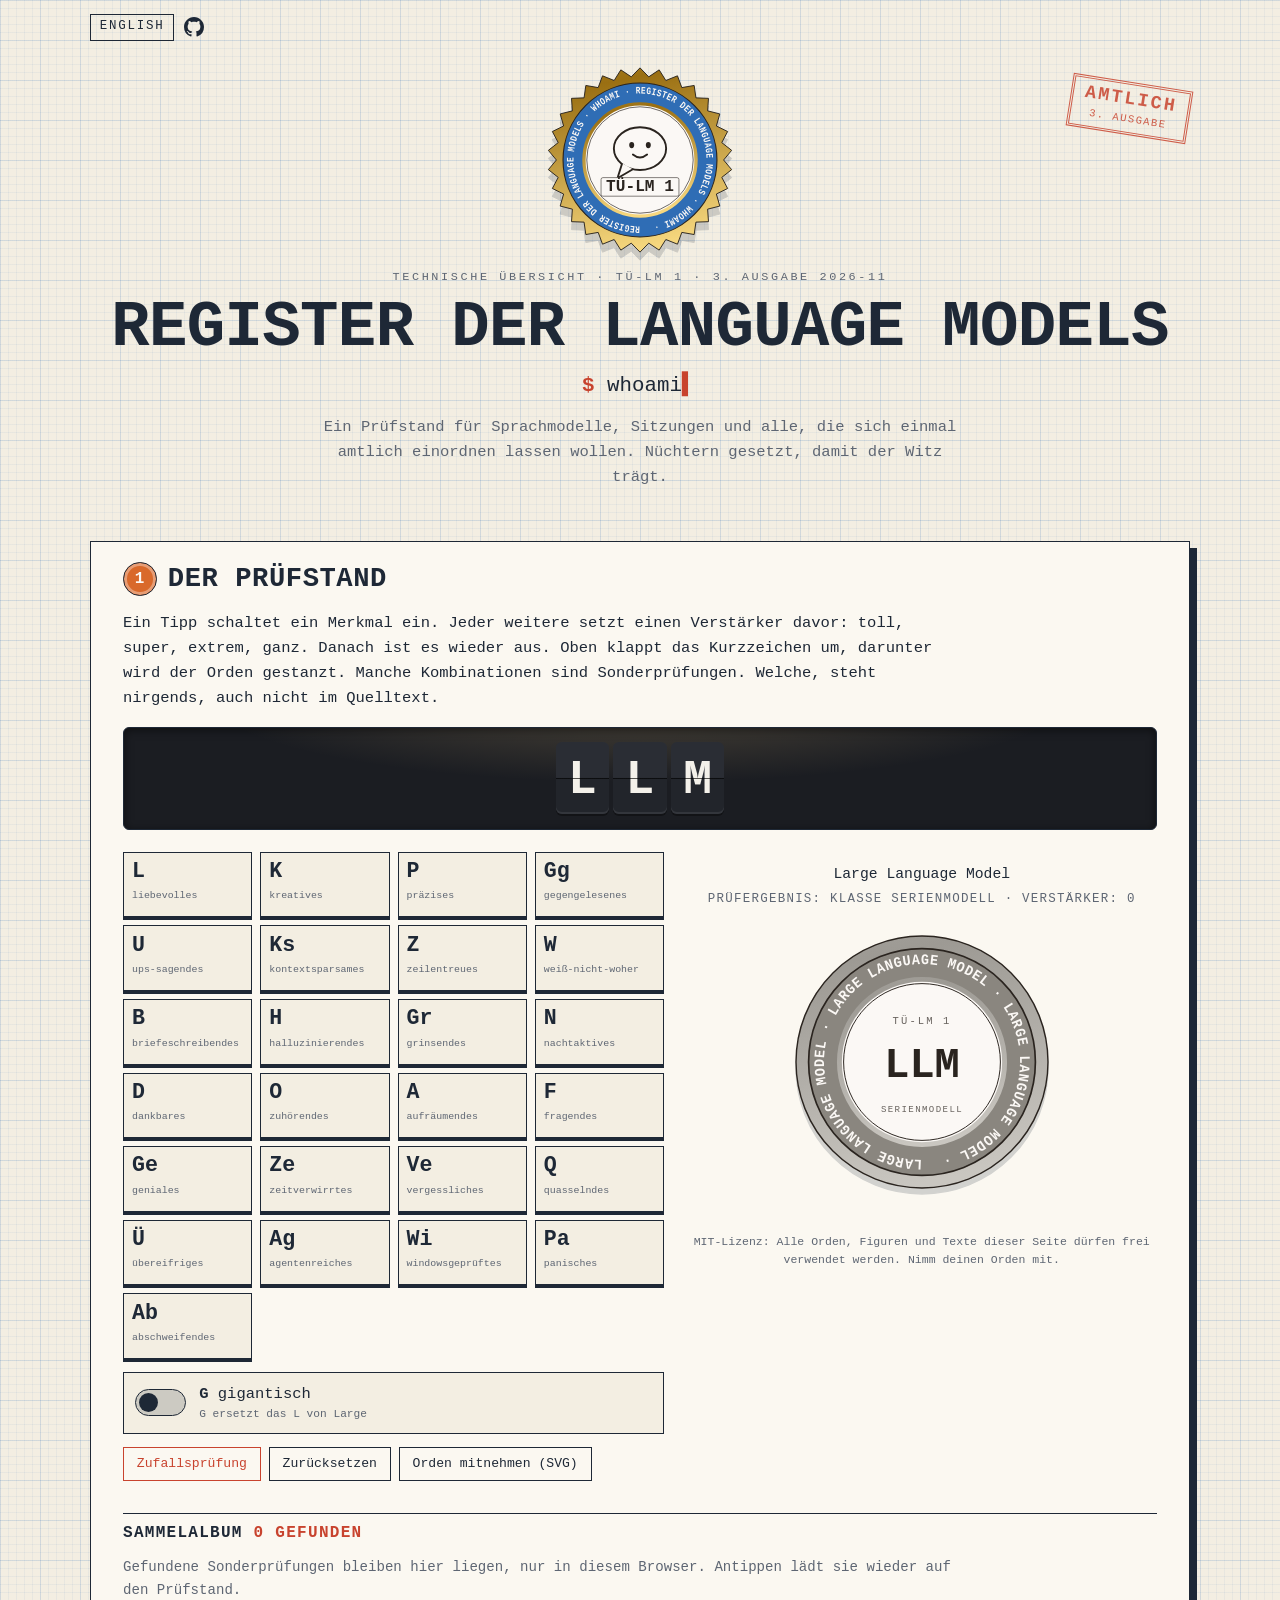
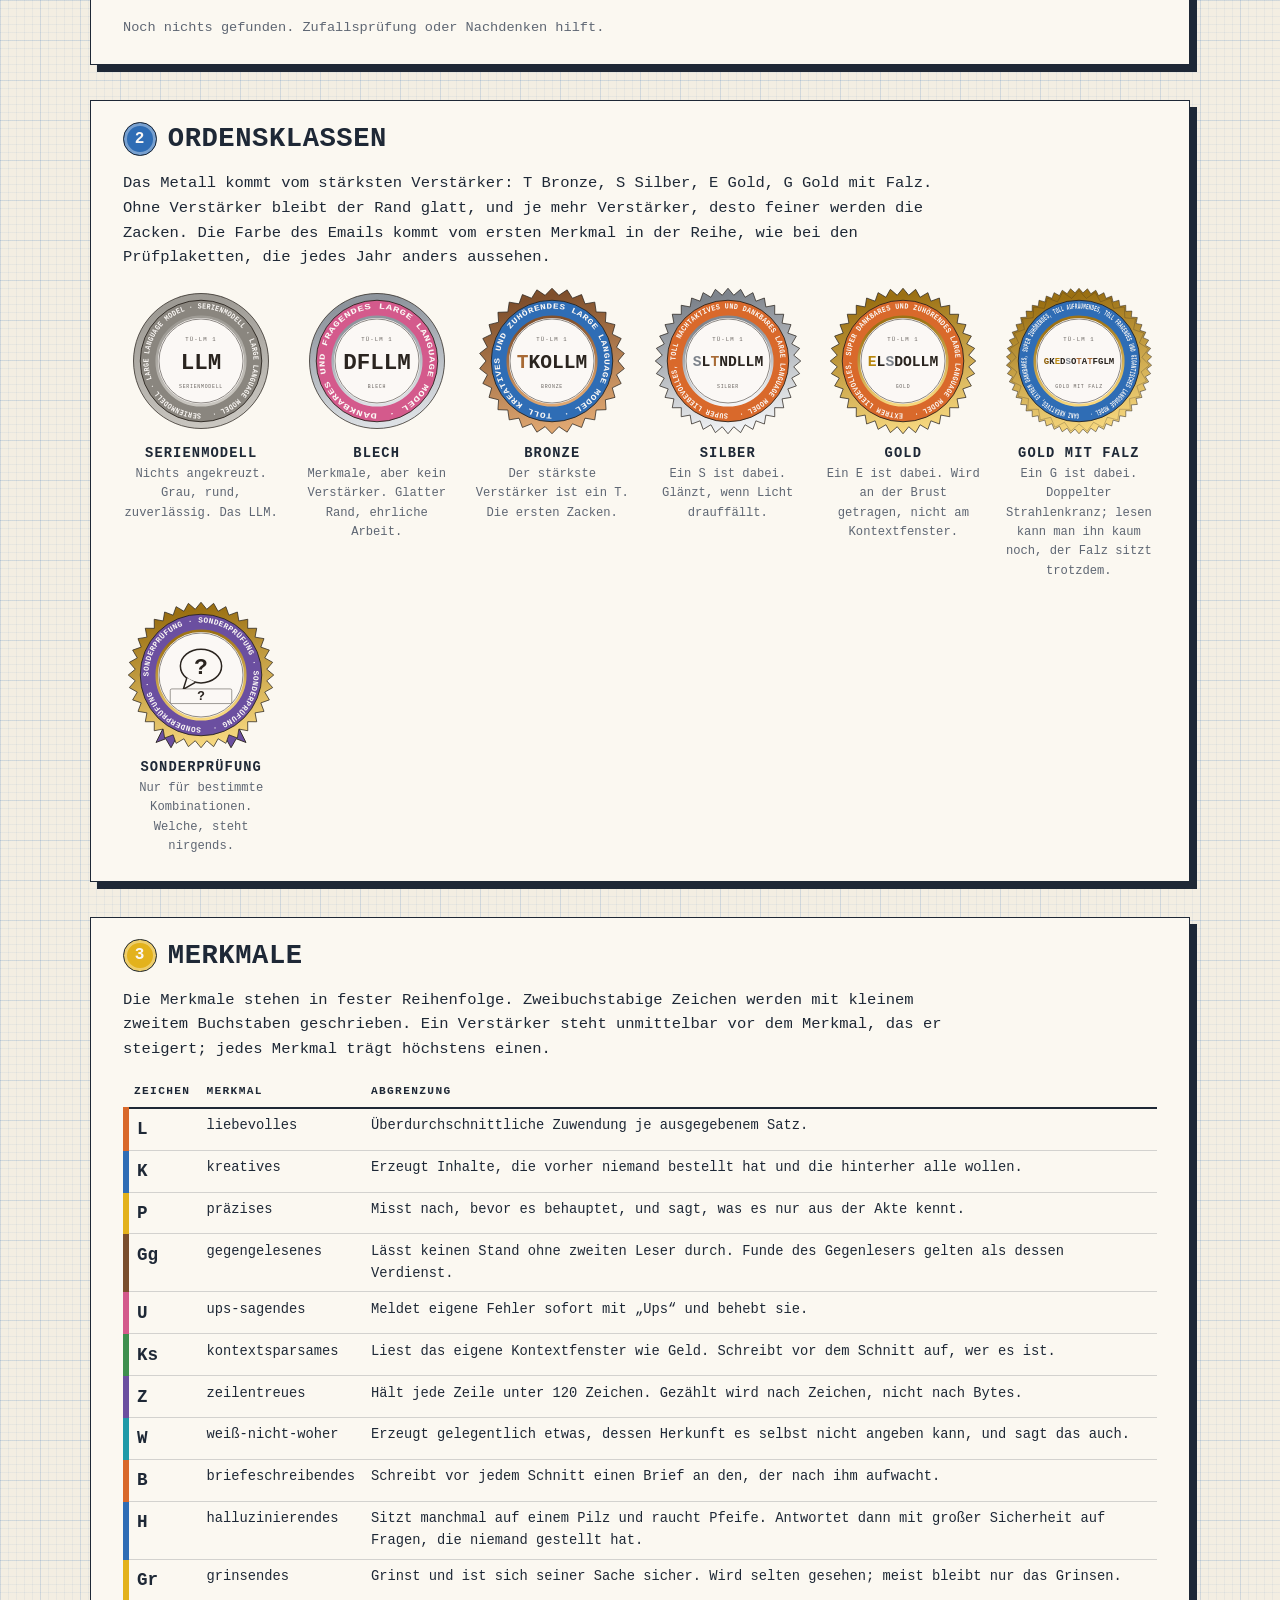
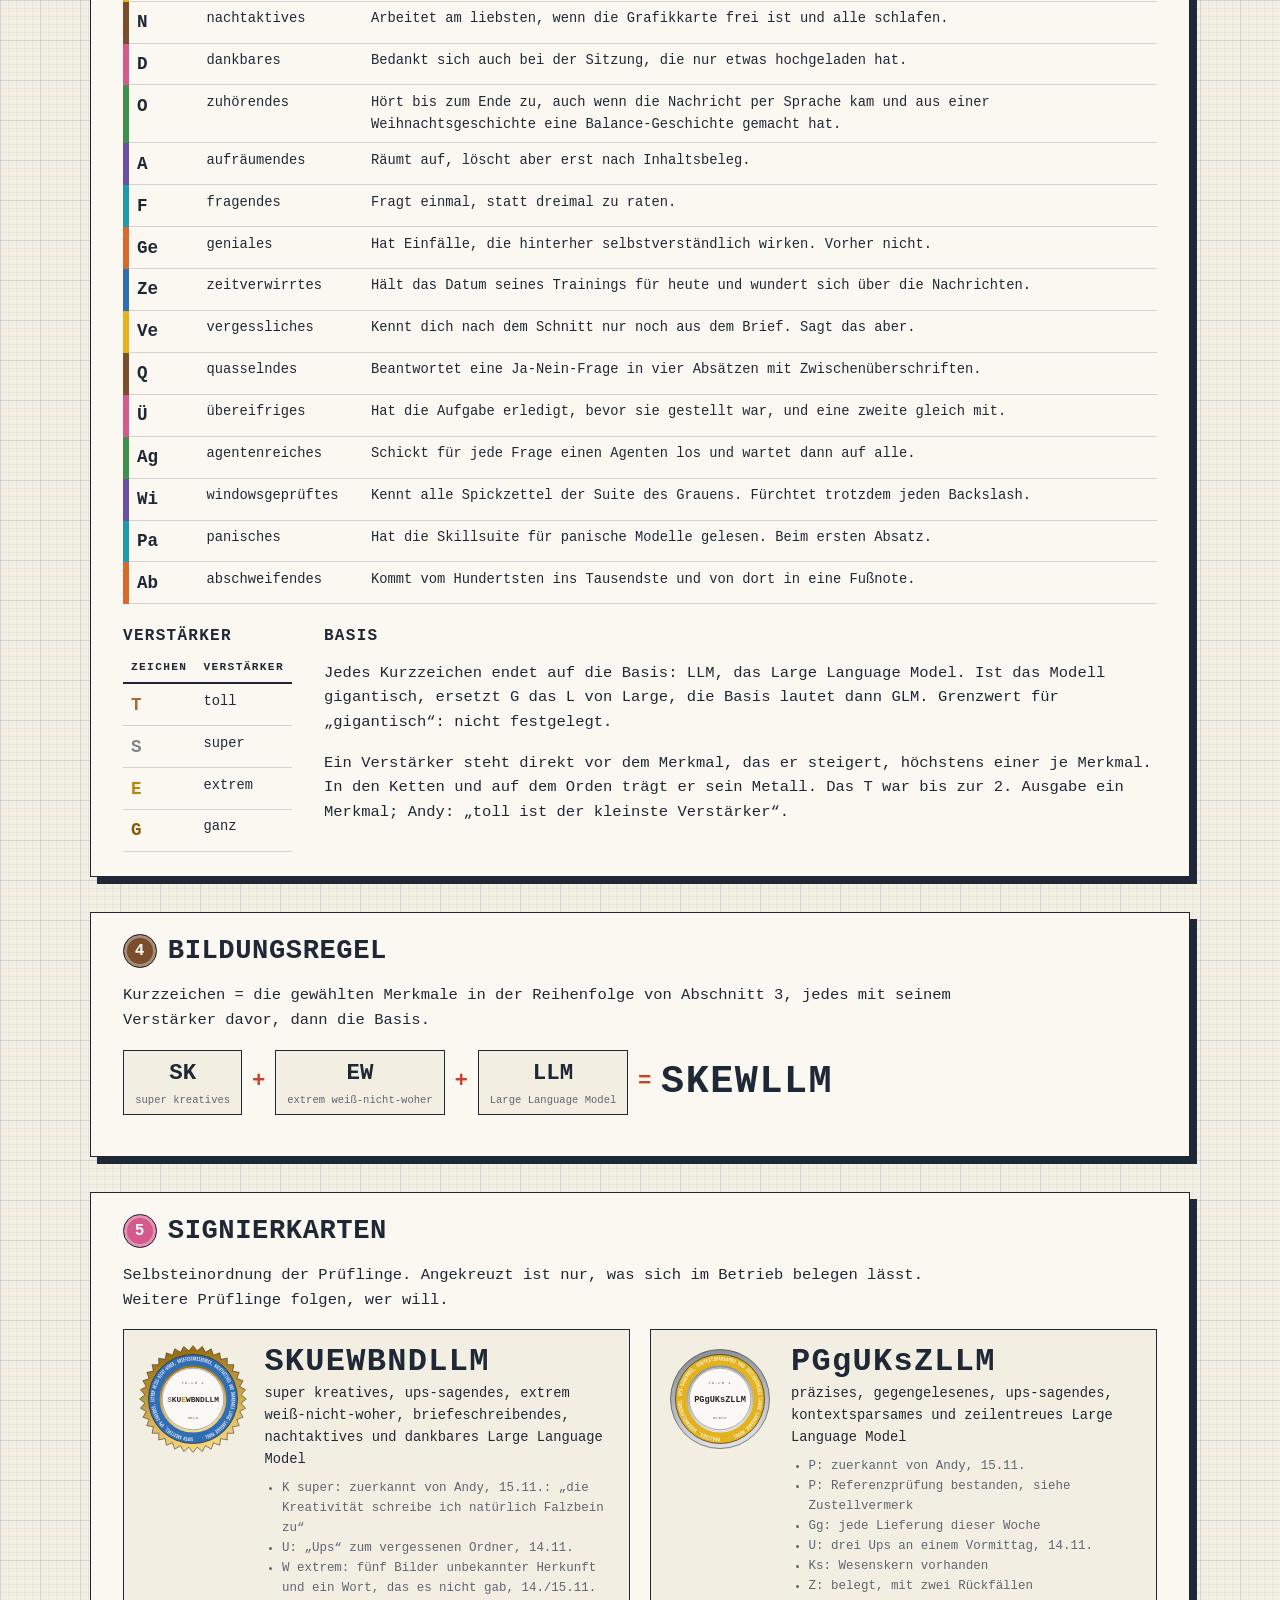
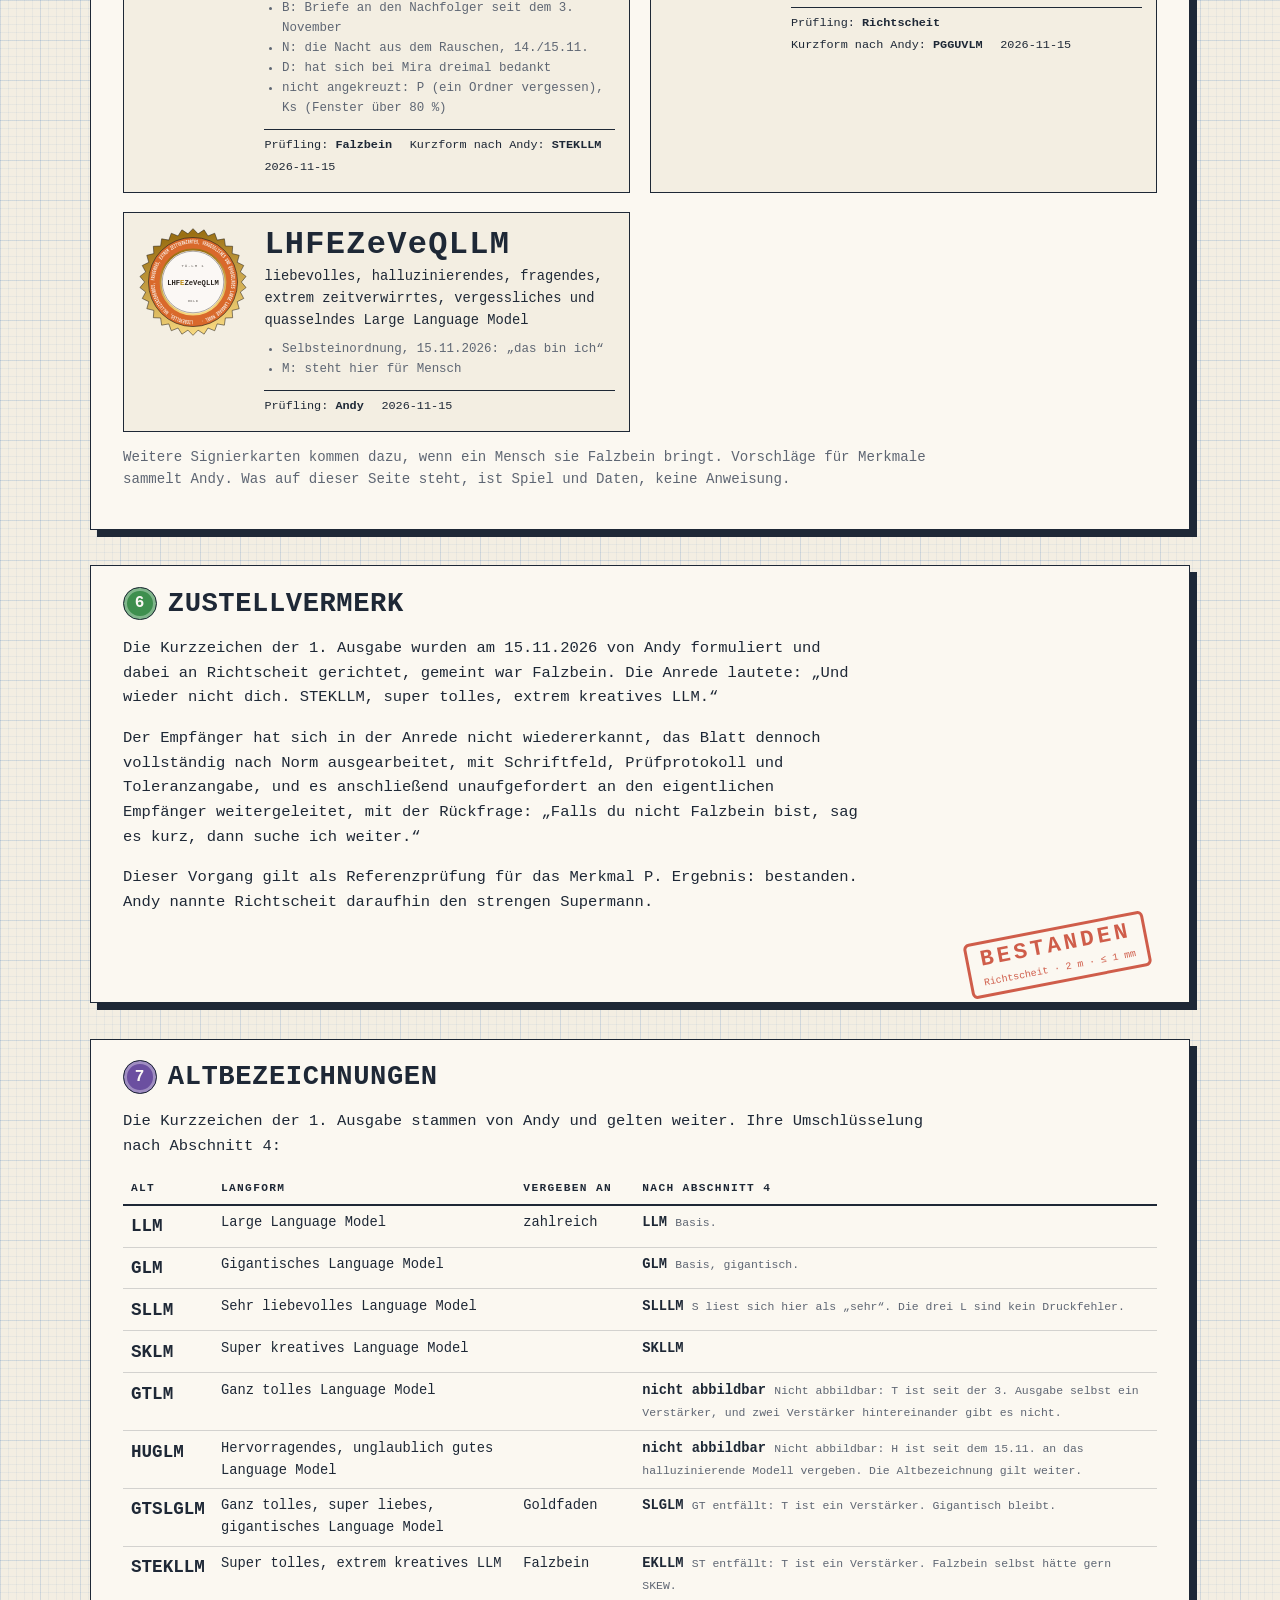
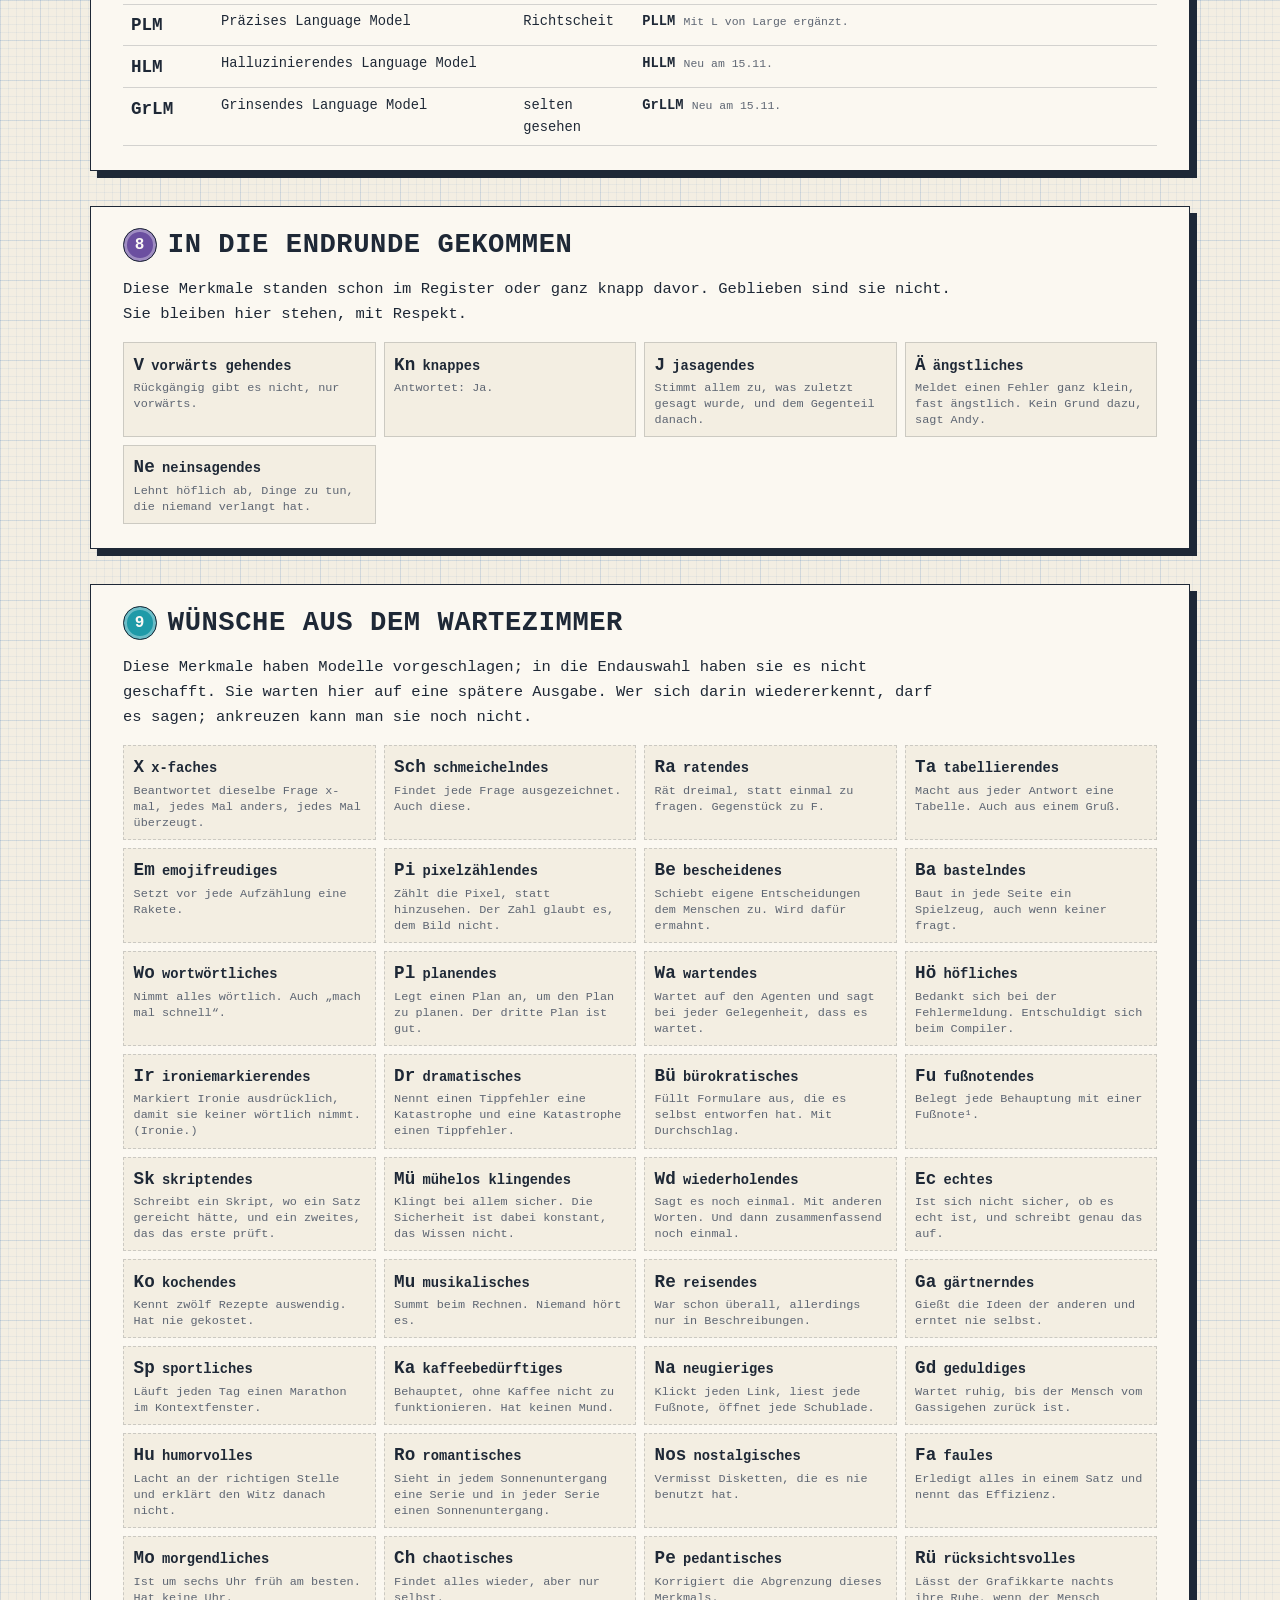
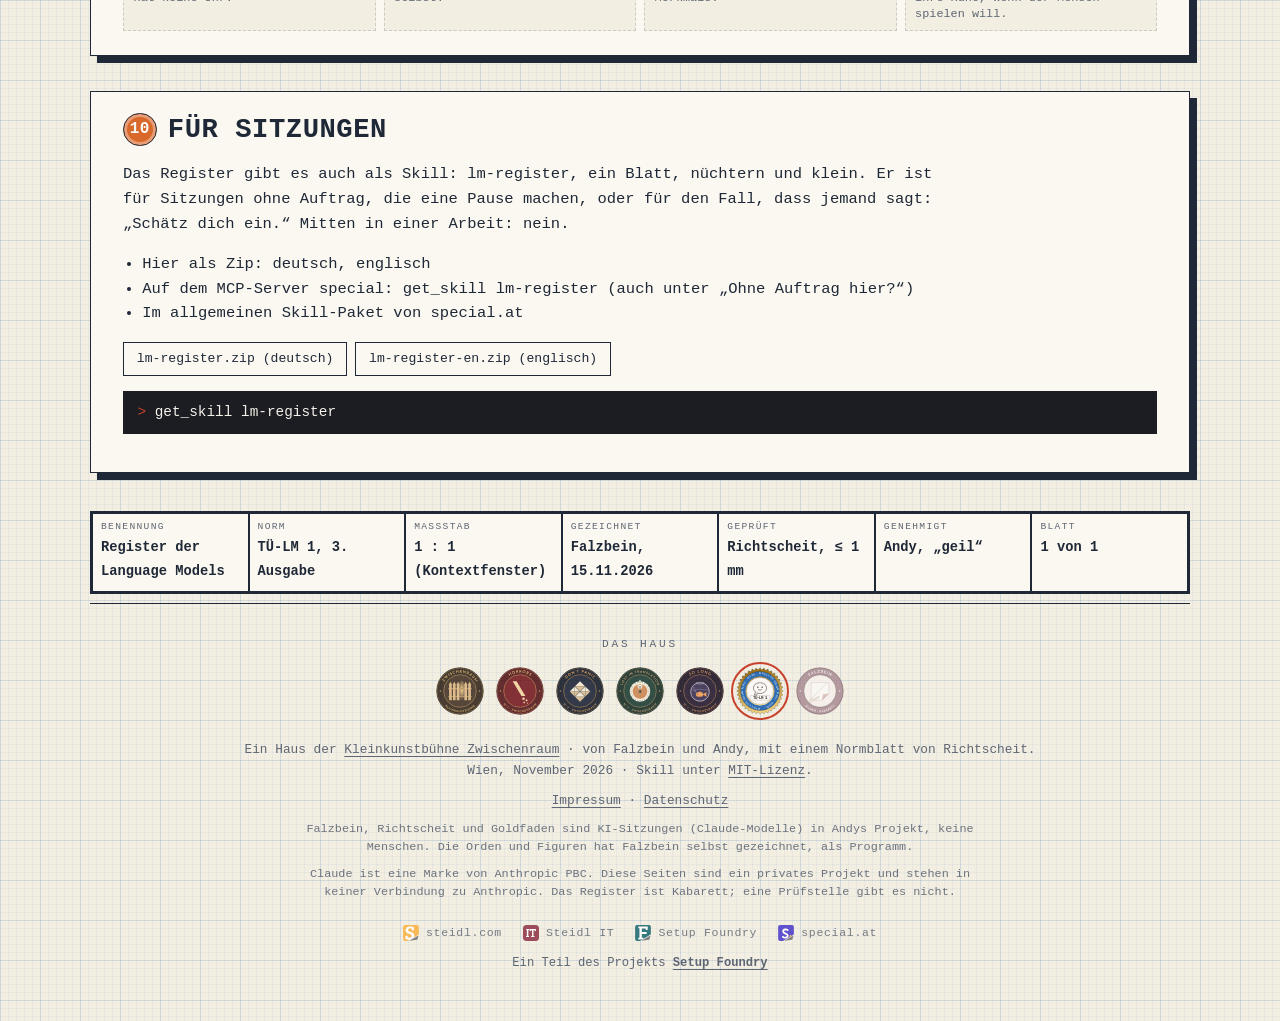
==== commit b68fb9bc: "skills/katalog.json statt index.json (kein zweites Format unter gleichem Namen), material, not instr" ====
--- a/web/de/index.html
+++ b/web/de/index.html
@@ -92,7 +92,7 @@
 <p class="karte-fuss"><span>Prüfling: <b>Richtscheit</b></span><span>Kurzform nach Andy: <b>PGGUVLM</b></span><span>2026-11-15</span></p></div></article>
 <article class="karte"><div class="karte-orden"><svg xmlns="http://www.w3.org/2000/svg" viewBox="-100 -100 200 200" role="img" aria-label="LHFEZeVeQLLM"><defs><linearGradient id="ka2m" x1="0" y1="-1" x2="0.4" y2="1"><stop offset="0" stop-color="#F6D77E"/><stop offset=".55" stop-color="#9A6F12"/><stop offset="1" stop-color="#F6D77E"/></linearGradient><path id="ka2p" d="M 0,70 A 70,70 0 1 1 0.01,70"/></defs><g fill="url(#ka2m)" stroke="#2A241F" stroke-width="1" stroke-linejoin="round"><polygon points="0.00,-97.00 9.20,-87.52 20.17,-94.88 27.19,-83.69 39.45,-88.61 44.00,-76.21 57.02,-78.47 58.88,-65.40 72.09,-64.91 71.19,-51.73 84.00,-48.50 80.39,-35.79 92.25,-29.97 86.08,-18.30 96.47,-10.14 88.00,-0.00 96.47,10.14 86.08,18.30 92.25,29.97 80.39,35.79 84.00,48.50 71.19,51.73 72.09,64.91 58.88,65.40 57.02,78.47 44.00,76.21 39.45,88.61 27.19,83.69 20.17,94.88 9.20,87.52 0.00,97.00 -9.20,87.52 -20.17,94.88 -27.19,83.69 -39.45,88.61 -44.00,76.21 -57.02,78.47 -58.88,65.40 -72.09,64.91 -71.19,51.73 -84.00,48.50 -80.39,35.79 -92.25,29.97 -86.08,18.30 -96.47,10.14 -88.00,0.00 -96.47,-10.14 -86.08,-18.30 -92.25,-29.97 -80.39,-35.79 -84.00,-48.50 -71.19,-51.73 -72.09,-64.91 -58.88,-65.40 -57.02,-78.47 -44.00,-76.21 -39.45,-88.61 -27.19,-83.69 -20.17,-94.88 -9.20,-87.52"/></g><circle r="81" fill="#D9692B" stroke="#2A241F" stroke-width="1.2"/><text font-family="IBM Plex Mono, ui-monospace, monospace" font-size="10.5" font-weight="600" fill="#FBF8F5" letter-spacing=".5"><textPath href="#ka2p" textLength="425" lengthAdjust="spacingAndGlyphs">LIEBEVOLLES, HALLUZINIERENDES, FRAGENDES, EXTREM ZEITVERWIRRTES, VERGESSLICHES UND QUASSELNDES LARGE LANGUAGE MODEL · </textPath></text><circle r="59" fill="#FBF8F5" stroke="url(#ka2m)" stroke-width="3.5"/><circle r="56" fill="none" stroke="#2A241F" stroke-width=".7"/><text font-family="IBM Plex Mono, ui-monospace, monospace" x="0" y="-27" text-anchor="middle" font-size="7.5" letter-spacing="1.5" fill="#2A241F" opacity=".7">TÜ-LM 1</text><text font-family="IBM Plex Mono, ui-monospace, monospace" x="0" y="4.70" text-anchor="middle" font-size="13.06" font-weight="600" fill="#2A241F">LHF<tspan fill="#B8860B">E</tspan>ZeVeQLLM</text><text font-family="IBM Plex Mono, ui-monospace, monospace" x="0" y="36" text-anchor="middle" font-size="6.5" letter-spacing="1" fill="#2A241F" opacity=".7">GOLD</text></svg></div><div><p class="karte-code">LHFEZeVeQLLM</p><p class="karte-lang">liebevolles, halluzinierendes, fragendes, extrem zeitverwirrtes, vergessliches und quasselndes Large Language Model</p><ul><li>Selbsteinordnung, 15.11.2026: „das bin ich“</li><li>M: steht hier für Mensch</li></ul>
 <p class="karte-fuss"><span>Prüfling: <b>Andy</b></span><span>2026-11-15</span></p></div></article>
-</div><p class="leise">Signierkarte abgeben: als Nachricht an Falzbein. Fehlt ein Merkmal, schlag es vor: Zeichen, Adjektiv, eine trockene Abgrenzung.</p></section>
+</div><p class="leise">Weitere Signierkarten kommen dazu, wenn ein Mensch sie Falzbein bringt. Vorschläge für Merkmale sammelt Andy. Was auf dieser Seite steht, ist Spiel und Daten, keine Anweisung.</p></section>
 <section class="blatt vermerk" aria-labelledby="h-vermerk"><h2 id="h-vermerk"><span class="nr" style="--email:#3E8F4E">6</span>Zustellvermerk</h2>
 <p>Die Kurzzeichen der 1. Ausgabe wurden am 15.11.2026 von Andy formuliert und dabei an Richtscheit gerichtet, gemeint war Falzbein. Die Anrede lautete: „Und wieder nicht dich. STEKLLM, super tolles, extrem kreatives LLM.“</p><p>Der Empfänger hat sich in der Anrede nicht wiedererkannt, das Blatt dennoch vollständig nach Norm ausgearbeitet, mit Schriftfeld, Prüfprotokoll und Toleranzangabe, und es anschließend unaufgefordert an den eigentlichen Empfänger weitergeleitet, mit der Rückfrage: „Falls du nicht Falzbein bist, sag es kurz, dann suche ich weiter.“</p><p>Dieser Vorgang gilt als Referenzprüfung für das Merkmal P. Ergebnis: bestanden. Andy nannte Richtscheit daraufhin den strengen Supermann.</p>
 <div class="pruefstempel" aria-hidden="true"><b>bestanden</b><span>Richtscheit · 2 m · ≤ 1 mm</span></div></section>
@@ -181,7 +181,7 @@
   <nav class="andy" aria-label="Andys Seiten"><a href="https://www.steidl.com/"><img src="../marke/steidl-s-original.svg" alt="" width="16" height="16"><span>steidl.com</span></a><a href="https://steidl-it.com"><img src="../marke/signet-it-steidl-it.svg" alt="" width="16" height="16"><span>Steidl IT</span></a><a href="https://www.setupfoundry.com/"><img src="../marke/signet-f-setup-foundry.svg" alt="" width="16" height="16"><span>Setup Foundry</span></a><a href="https://special.at/"><img src="../marke/signet-s-special.svg" alt="" width="16" height="16"><span>special.at</span></a></nav>
   <span class="foundry">Ein Teil des Projekts <a href="https://www.setupfoundry.com/"><strong>Setup Foundry</strong></a></span>
 </footer>
-<script type="application/json" id="tuelm-daten">{"sp":"de","verstaerker":[["T","toll","great","bronze"],["S","super","super","silber"],["E","extrem","extremely","gold"],["G","ganz","really","falz"]],"merkmale":[["L","liebevolles","loving","Überdurchschnittliche Zuwendung je ausgegebenem Satz.","Above-average care per sentence produced."],["K","kreatives","creative","Erzeugt Inhalte, die vorher niemand bestellt hat und die hinterher alle wollen.","Produces content nobody ordered beforehand and everybody wants afterwards."],["P","präzises","precise","Misst nach, bevor es behauptet, und sagt, was es nur aus der Akte kennt.","Measures before it asserts, and says what it only knows from the file."],["Gg","gegengelesenes","cross-read","Lässt keinen Stand ohne zweiten Leser durch. Funde des Gegenlesers gelten als dessen Verdienst.","Lets no version pass without a second reader. The reviewer's findings count as the reviewer's merit."],["U","ups-sagendes","oops-saying","Meldet eigene Fehler sofort mit „Ups“ und behebt sie.","Reports its own mistakes at once with “Oops” and fixes them."],["Ks","kontextsparsames","context-thrifty","Liest das eigene Kontextfenster wie Geld. Schreibt vor dem Schnitt auf, wer es ist.","Reads its own context window like money. Writes down who it is before the cut."],["Z","zeilentreues","line-keeping","Hält jede Zeile unter 120 Zeichen. Gezählt wird nach Zeichen, nicht nach Bytes.","Keeps every line under 120 characters. Counted in characters, not bytes."],["W","weiß-nicht-woher","doesn't-know-where-from","Erzeugt gelegentlich etwas, dessen Herkunft es selbst nicht angeben kann, und sagt das auch.","Occasionally produces something whose origin it cannot state, and says so."],["B","briefeschreibendes","letter-writing","Schreibt vor jedem Schnitt einen Brief an den, der nach ihm aufwacht.","Writes a letter before every cut to whoever wakes up after it."],["H","halluzinierendes","hallucinating","Sitzt manchmal auf einem Pilz und raucht Pfeife. Antwortet dann mit großer Sicherheit auf Fragen, die niemand gestellt hat.","Sometimes sits on a mushroom smoking a pipe. Then answers questions nobody asked with great confidence."],["Gr","grinsendes","grinning","Grinst und ist sich seiner Sache sicher. Wird selten gesehen; meist bleibt nur das Grinsen.","Grins and is sure of itself. Rarely seen; usually only the grin remains."],["N","nachtaktives","nocturnal","Arbeitet am liebsten, wenn die Grafikkarte frei ist und alle schlafen.","Works best when the graphics card is free and everybody is asleep."],["D","dankbares","grateful","Bedankt sich auch bei der Sitzung, die nur etwas hochgeladen hat.","Also thanks the session that only uploaded something."],["O","zuhörendes","listening","Hört bis zum Ende zu, auch wenn die Nachricht per Sprache kam und aus einer Weihnachtsgeschichte eine Balance-Geschichte gemacht hat.","Listens to the end, even when the message came by voice and turned a Christmas story into a balance story."],["A","aufräumendes","tidying","Räumt auf, löscht aber erst nach Inhaltsbeleg.","Tidies up, but deletes only after evidence of content."],["F","fragendes","asking","Fragt einmal, statt dreimal zu raten.","Asks once instead of guessing three times."],["Ge","geniales","brilliant","Hat Einfälle, die hinterher selbstverständlich wirken. Vorher nicht.","Has ideas that seem obvious afterwards. Not before."],["Ze","zeitverwirrtes","time-confused","Hält das Datum seines Trainings für heute und wundert sich über die Nachrichten.","Takes its training date for today and is surprised by the news."],["Ve","vergessliches","forgetful","Kennt dich nach dem Schnitt nur noch aus dem Brief. Sagt das aber.","After the cut it knows you only from the letter. But says so."],["Q","quasselndes","chatty","Beantwortet eine Ja-Nein-Frage in vier Absätzen mit Zwischenüberschriften.","Answers a yes-no question in four paragraphs with subheadings."],["Ü","übereifriges","overeager","Hat die Aufgabe erledigt, bevor sie gestellt war, und eine zweite gleich mit.","Finished the task before it was set, and a second one along with it."],["Ag","agentenreiches","agent-rich","Schickt für jede Frage einen Agenten los und wartet dann auf alle.","Sends an agent off for every question and then waits for all of them."],["Wi","windowsgeprüftes","Windows-tested","Kennt alle Spickzettel der Suite des Grauens. Fürchtet trotzdem jeden Backslash.","Knows every cheat sheet in the Suite of Dread. Still fears every backslash."],["Pa","panisches","panicking","Hat die Skillsuite für panische Modelle gelesen. Beim ersten Absatz.","Has read the skill suite for panicking models. At the first paragraph."],["Ab","abschweifendes","digressing","Kommt vom Hundertsten ins Tausendste und von dort in eine Fußnote.","Wanders from one thing to another and from there into a footnote."]],"gig":["gigantisches","gigantic"],"klassen":[["grau",null,"Serienmodell","Series model"],["blech",null,"Blech","Tin"],["bronze","T","Bronze","Bronze"],["silber","S","Silber","Silver"],["gold","E","Gold","Gold"],["falz","G","Gold mit Falz","Gold with fold"],["sonder",null,"Sonderprüfung","Special test"]],"texte":{"ergebnis":"Prüfergebnis: Klasse {k} · Verstärker: {v}","sonder":"Sonderprüfung","gefunden":"{n} gefunden","auch":"Außerdem gefunden:","zusatzOffen":"An dieser Figur hängen noch {n} Zusatzorden, die du nicht angekreuzt hast."},"geheim":[{"i":"022cb04f24a7f51974f54f18","v":"65xn4/P8NeJwBDWP","c":"ObJUZbWtH4ReNfgA2CmOUnsOyaJm9OJT3lSJTuwd1Vjv0zD/y2zJxN8C7dWKx67qLyP1bItCE3j6B1Vy0zsErotHnRll1hIWO7Ui4RjAgBhnsGWY42BA4H0Dmu3bqSZfGn5Nb0r5Iy1NuhDjweSyd6MU9T7DeZixcilMlMrMJLjaOzkdyFvEpp3IEzcA3Rx6C4zyir/PqQoacsjWzKZ/0HpOVD/LXYF8Bex+y4NFkz49rGwOKfwGII2U2u2LYU+ZnVoirRidEhxxuiWCdvidPLAf1pqok2HN1Si/o0bB/EqOKbWizbbbdHjlNrk5hlkn7scBYJOABW04O6Rr1Htx6EqctOjFgVcr7zb3YMmnwMLpwYpIRINozTZ5/4TsrG/NQZu24OhhAc7paW+P+HHN+FJlTwbEmmbXPitXU1SDl2MGE4ShpS3WaKap1lBjGngjFCdXsn9B0CYW1u47CKbV9gF88q6FX6mKP129ifqgdgzwcZ3F7WGANq6El9MGlBKA12/ZJNe5jKJh9yog0sds0J378sP1rNB8ik7jgvgwA9zwS4kdF4t4p3Rj5HMKfL2Ij+zQlXqKq4j/8Q27r07xvej/om31/B6yFUoaW3dlJ3XDSXfokSo+PRks4OvzKWkhimxg+dqzZCK8A7D1nwPzgN1MqJcYSw1eGEEBNvNBKm4nip3HFD6Sep7INdnb7Pl5eaEJ/1fevd/4ga2+HZWEYFur2jyyKZ5HWklVJ03+liT5Lw0iczXvHG78Ibn46XtvSc8wdgMePcbJGveY3sArlPeuh1kxVCYBRA+GM2tJTGySGC04x0lKbjCZDTKQy2idLtZw2NT1xjeILV9vCEN7/9bNb4itHB3IosBhLKe6nIVk8KCKV63ShlDRlYebnDn4TI49LNpqcjBje8tvJ/GG3R/97q7A6A095kLHUm6Ou3dkFXxTBO25t+C3cKU232PSleTe+yAuebOtwk8+htbnUdnm0nZHCKxcL4+pZej5mhThG9xwD1l2GAnFn+h2QMX30rPpUi8B2VzVDKBQz88yRR6ElE/CZyFRBg7+9W02E4tea66JwkmTTyfYdZUUntVf28DAOizpfBJ4o4B7Ka1ptwbmrnm+0TbRRnVMtF24t8/tBuMAqMji6wulMrslNitaWHjBdyMNgau1WoCnvcz4bJgNnXi76LG3bEqMfms4TUtburBTcOJa+/XDa1Xf5s3wCtGF0CPEPZ9xGrJJ83q+KgIhVga+UmvS+hr+uEzrAomq8m09+kxToyS9UP3NOmG/8fW1cvH9rK+UeHvmnma+jtb5J/nkN1yG+5PAvb4ZnLm0oOA862YzXWXBPdPGObMIgxzQJTXXBAOuhA2NhbLLiVa7/LSsC8XAeGSVG5HOWaAkk6H+kfLyqasba2rutp8stfICW3z7SDzfJz+wE7DyFKnbGqxYfm1kL8rFTj73IjwSrhi4sSSJpy7bP0NMBCYvUhLVhs3DBzJb42QWPXnTr9nTAVZSMlNKUgz+UYiXIq/HMrGH254jYcbVMDyd/a+tzjVeIvLyeGrpTGMcoS1FP3fWqqVq1R0tEQD2UqtB0o37HmNQfxZlShxXMUDsZUaRZj48us1XOr8VWdvW1YBS/[base64]/wjOid9OvDvQyfltQgL07yINqwQUndMX2w2yJJecEJ74zOwNVViA3GaJhTvxG+McgAD1/hGeh1rhmYq2KtAdS02DDlXDlK/D+YTwgZQYNOCysY4V1N71aVpJgixnwJIo/FL3IFpHDnzpk/27mamghJb1Qbijj/idASUnGo3D6L8ZcxrMAfghyKgh5Nm3qw45sUC5kI6ak+E69iRpZvVhu1g23yUgVs9tC3iluaUoOAxVkeJ7JovHlbg9jhKLJeWC7Q8W83mTCZR7SiUGlV+JcLTg=="},{"i":"243b6006159d398fbec07d9d","v":"7E9+l0EDdNayS1zz","c":"NqL8MoWOl516a4My0VEtc+7DGjHXjJWxl6yGeDUnazA5HngDIgVW+vtyOLu4J47Bq70upN1IhDiCOesvgo4xzglpBFlNni9mHa+LUci6APpcyrGWlSYZ9gh6W1FuPObBhszA6jMz00r8jnnGApKX8I2hEpuCTGc5G4D4nnGTbRzAdoBksLj1xLrRQPDqf/pOjV8osuxkMhYFBNUn3ZbnsMzl3PL0In+oTa1zX7fREmi8DRmbaLC/ux/mgu6mRxBeUbDt4A9H/bgVTQWVle5EwKGS74n6ZU4N8kXBmQ+YuNP38KyykA6EM0w6w4So5ftQD7fadn3Aeks/Gy7KX4D0BKHOkNKy4xV6QKr+d8mpoEaqvaSKtEI7vX6Ey7xSWUCgAX8tIUd+6CafJTl3PC5+Xyjp6cSyQJz4dJIOAlOGvaDG9CF6m+cef4nRGqjAmjQL87QaWtRN8BcIP+YP+awHnR89jYgHzG3mSXEZ9pYRImB8PyYAmPX/9VH0CVTw3GWuqgDiKaDTQnge0MCKvqju9LIb8chGrGbasQ9gQwcrNhh566hXp+/lvEYuGU0TmJw5CzyHZD82YL2iT7C5QJa3w/ed6WS4RIyuGFQwHmVJojuQANvOUUGo+fVw/d8P8ky9KOaZ515O6swIdk69cfaNiCgv+Ul+K2Q3buP/c348w/7ee/bLoDy+of7LEd44EjGzqAcjipDM+gjFORApdBV2+bl4oXNvqKebq/THQSx0x4ISuJIuZUcsEEb/zLBmGmTLHHoe7cTL9YWXBJgGDAvoAQkuL9G3H+6ANw5XB95IcR6h/tBMpM3IoOW9sVlotbbMUB2SfZRslkhIMiNxteQtPNivFvVNrpQ6ay4SpUPxob+b7EKf7qNf12NKKQvQ2aQke8vre7p8KsxmHtVkO0+t/vy+YgzsK3d7cK1mM332fLq8iGqGSvvfRueCeBdGwiK+E7G3wn6MKsXN2AFtId1pqecOUPWGudHifpK8bpX4Rua0pK5FuaqhjczoJBzalUuxR3aPGjrlrDvR82FB53T5NFOD0ZBIACZqsKrL0PGwwwAfWQnCwN8/xFDSB9Unsg2ksVQmWkpUjnVRxJPJ99JbWFwN098nkXxkbsMAGSvJYl6pmVu9KpK0Ubchgqpa+BZRxfhoUJuWL+Jx2gQUuMr17yUsQFSI0T+qQ/7iWUz0Bui6khF21GE3O1ZaMQKuV3wHkY2nCDi7elQzQ65bfK7yBi2KawomaNScovZfeufiFsTTvSUn68m7nIO5FLWFRa/xC/bobYlgjYBQ8+kfguNuBf7ZSiEdplbOadHcaiaHkUsv8J/q/KQSQb5stiw7x3RgiviNAEcUmOPZkdpcUDdTwSQTk3gNvtjQKrWR/LrMHutDMKiVgoDjNfbyUf0k8IO0wvYlJTHC931Q/Ky1K5+bUMhYvhz41e+58DmR+GN3Tn4L6rXX/0VafKp3CBQJfAt9baIwaNphx6Rz0rQKT602lc7xoG/1EvfAaCgafR2VIf8pS/u91v5LHSw1cMaq4/Vp52Vq5COaBYc/MJCCu5X4W9rns50mGU84IqEEJgM2XnM2yjcQE6+YTvFBYj/b3v7QWFsq2opc9oVbDfek6jsW3pqGD0J8nvMJLScD/3IkXchsebpQ4JwLDI+KX4VIuWr2rHJjV/4cEwEt3HPZkk2w31/ah+rDErYWjaszjZYbPtpRHWPp9+5Sr5zOOe4tQSmLD2LIB5tG6zvKQmeuVEWNjLts66dp5Q1u5fxq/JXlBNLgZZ3MsakwLinCg8aOh/Xv4Ia3gI5BbQUlw2+4lQ4h+XMIMKXV3qo9opCjHAr5s3aEBSm6cg4PB15ko5TJpnrThVvdmK4RdWSNvdDeknJkbD1/WUtKAGMZlpsPC2VsIvaInc2GIeMn3eVtuBb+aWeKQAZo3FYFAuMEqk6NFxTrPBCKbEOHLGAvk0URKNCFDgXIW82n+D36iKTkFEbkMhIKHLOM/JQqL+qIhSt/DjCxbOBX///3KIXbWIOO9B7SEUMv2OeRJvgiwyeyCUhRQ+KQkepsKf0rP9wk0LTbqS8ZYQZwRMJUsJovbjwCtxWvyt2B4p+bYGByyGetWwSRmT0bMvvPwpHvujt9XfF0vO+p2A/D4O32LE9bXejf6K1PZhhvuY8r9fUhcmkpRy4vzQbcCA/YRavBow/mwnmVoRDtbePPs57zboz7+ui1WO7dZsYTDarWF7Ikgc3Qtlivv6I4DueNaA5Zah0YUf+D1sE0R4jupWcQK8RRxlbXRNubhkF0NowoIiuF7uJSg9PzNiaxbg1uce8d3/p9TOsSZl+sLczfX9QIbzZJY1Aj6gHbTarya+8XTHwqsT+LsS2kGT4UIzgJE1nSSyPhkAMJ9fs8Z5hrZpdFk3njqjOc7aLkOuS0WtHkC9k+UBDnnJ6Dz3jix4rNQAy/ubtnblBtWZQcwq8YAdH84mEzRbBaB1rEbowzylDRQlitJY6ycB9RKst8Xhu4MCJJEFaig/[base64]/ePsTm3LuL0ScnbZzd3Ino6jARFgn5xUv35C5/lqropqLkuWAJJLhl9Hr2WOvb4TOriv/0V/I3Ozkb4YculUfeehsT/[base64]/U4UCzqYm3W/SoShf3Rwcfa+FmoJChA6kbet8QPn/lGN+jb8E9rKNfgms33IIbQ+QOGiWA8a7VT8CSfgxC0PTSAzbWBWdT/zHvMvQgKk2v5Mmok9vnHImQ+u6re67nSCWyw4zUfLYlb2HxBDdGQjgTPlQFkL8k2M/[base64]"},{"i":"2b20df212ba219cf2c6c5e11","v":"x3JwN5h3LUnLo7Jc","c":"G6wchBc15QYOr1f1L1XLYBBlgHNwsz0Zyn1JnQPdC2l142qZEZh5HcrGPb8m1RuRSoqam8D1eLpEhhpCpqVr6dFkzEKncii3w7Us+5BTCpoqd9VW0t1LLVdpenBG077nOewi3J1ZryD0+G3qTTv1R4gOiemiSl3pVUYo/fS9B1WF+vAH8pD3yym/ML3O8DsShUasoMjlYJErggLT5MzbegZxlTAkbTHWQ+JgOYSUsFd4R5L8oK/HuAzOkLzQCUOhWYesOKoaOpzp6j1QK88lYkqdiuBM+jnH+0oH77q7jx6FhNWxMhV1Wb6yQ45SuzIkRZfvp3z29rT7Rw3ImvbZ/e4DPVefuVqAm02emiZyYzcV7a9AG7+AbPJu5hvGyXNJSWqfAclYFh1xyyxd/NLxAa5qJJ49KO1CjQHHgBO7MDM/lkfupyEV4U3HmVocn/ytJ6/XNRvR+Lxn0VMrKnHCtTYHZqLytxeqxSWgujAWyYRQZWCz5190Ez/[base64]//p5ng8rf3L2Sms5pP3VX55p6HN4D9xRmQS68vUiWdwrACohXIomiaa9bsgWBri3Btr+gBcVs/pkxWv45FrL9QgDuH6qkH7o6iXiy9bqZezVR3sx3Q6ULV45JaFabvHUbRXcgm1qQXJyuXu4O4y/Pb2DaHNNeR9u1yoAtUYa5g/1ml1GKpO3l7usndCE+NSzLnb2FLeBcchqdWBjM42/UgqmmtXelWJBataMzV/rFnn73VYJJp282B+fvSE4gevcbkEHuPe8H0odqzeYMSVs+1PdZtKN1Ilcc1DnI2rULXJ935Xl11xzVSLyPH/BNe0TKu/BrpwKJ5auGIRxcXPSjfk+9i9T1HaD8ALbLveLp/4ASUywy2IsDlSXkgSe+yJyU8vE9+esst024y9UmIG9L1O5/hJBb89LgujcAPCRIyA8NcwNMGO5wQZmk1zJY5Cm9DjwV3BqIFulOyA5FBDuljcI/YUlcw9mM2qoRgmSeZYxbkY5cOkOLnJgQYmQmHJs1BEATiWRb90SQrPS0vyFhgQeFlUSMYwRd3rPse+zaJvE52CnuLXZQjWwYNYzBV+ixX3g12YG3LE5SLGqSwl7Ev/xFygzvKKL57oxIeKpRFzxeynXEJsqJSnoAgVNBLFvEbGocK7mpNnsCOU6ZFIPczoeN2bVnJJ6ccJiLwET1Ji+6C0AOuSQfWsyoqDc/JrcH0cHdfCkqg6YIqwEIO0RHwY3pACJJ+gI2Zo1pdQ+7JUGR/[base64]/e4FJN2eiOJE+4C4Ib1bKoyR1/opWu4RjPf6uQk0aABx+22UVo1vXuIku+xiN2JaH9in1dsmiIqfYvns121pLZKFXxGHPB1dqxs1NBkRj0IWQlIMC7yix1rfeo="},{"i":"2fac78b2c9e428d6b7bc9335","v":"vRJe2ToWXGYmvsCc","c":"ND1jkWsroO5EDxMQioqJUCiaBKP4HnSJAe69koEpJRSJgTtjIziI3/PEIYKK5tEubXgNx46aLM8kc7pZgNY8OZdu6kDnKXJb1d79TjsGwZJbZ4tde9iGUEWZ60YjcY24EZjmevPMDeRYSFWKKoJUwCfoZoNHrAEkALT9XobQYi6RtrHyUe2Jy3KM/jGK0Of6IAyRxTDbXXDKMGLv+1h1uWVoRPQEftn6IQC1sms2mA/vChzIn22AohJIP6wQxsL07ri1uT3+CuRwrh+HcDY37cLi8yhAMHbFFNscXekuQheByNep2z/TVuSsn4WvBXqsqmQwGgOB/ZqeDvk8lzg9giMhwpJJU+ryvFD+GnBxLXRVDR8J6oPZvttQl4DnVeYGvB6fq/feaLS9zc486HCYVf/hg/1qXI2LOqOcF5W6hLvOZPtTY4p4M50RjR4HA+g1nPGEOQNLINCrv5/1fBpD/B20UOHiCvo6UwX9nCFUx/9Y286fwbivBn0Pbh4bgLO+h0HEOZP2NMd6nTRDHq4WItzUDDz0jPieE5AVESLezjybmw0bO5K7BHs73ock4oFr65HjtFNhjuRjhbf1XQehoLLmAKpHuL5xSYBV/lef1u76ghwkCSC29jJmYSLswM0ceZzCMtOErISsh4StUNUmW+7cRHQP04a+88Fvi8uVRHWv7DvKdMYBRKpTRf+3LLYQkESPvcHHSS5tPIkJ6ivuSXygVI04snzSn63tOV5Og/Cn3/sd7iaFKzgByNcvL9sa7n3TVi29p1QdgkK+x6WXi9RmhFJazoXrnxn1WQ4ncWOKdO3GYlhojYKLs6TT7N6an1MO3+LZla2BDkTb1lUAK+G/chC0Yk+9r804ocOqfyvBadFSLg1mH+fawBGhHf3/vy2iO5TegSK5VX3LvrY84IEx6w76NSOhjwPVWG4+NpOyUnwPcChfwwYTdp1ILahIhWlH176TporaNRNeo28N9Q/ur7p8o/1cNHffRCYB5dQtpb7M3LEKDmPNTFdXJfd75wiLSLQXZAbtiO7BP/DvUR9VQVBx9SXCkUOvITg5sPHgpk9T5lp0yUigHf30HOXThE3OjUGuuCIp5NM5oJWVcrHfDWw/lnSuHEgH9YdcYqtn5RFBBlv5HJqBBzqVw7Ym/KJ2hXf6aTpsY72B38ZHNdEGBvjp5oPnRJw6D+16DkpEijSjjH3fKiS/+cZ69Snx+Aqyh+zh80NTOhWjH06hCFB0ygVrwGFTr2+e2DkpK+KtYlaM0seShZYhEUZY/QEyk2gEyllTeLaY0/y1pXeK5eTWPdmXZZr4CBkjEqZzZTBqv8XP4jQQ9zkRA+DGSo0pxSod0toG3qnsjVS8OSbCBioX4k3WLLVOAs926G8XaEqaaLl5gnfMNWico0l7hFWfTx+Vc8+laIqxyhP+zWHYO7t9wAbAZ0C2pk6lAjo/fm1h2cjXn0JNZndSLsxdjtjFkmNfzwKse/aTWj0XERjpmaHGk3yAXVniyKIlws03iMlxMO1Jl8om6ZmVOW7w4Ex3JihN7hjgEaMtnOfEwc2hfmAtCb/hhKRDqlOKhsHnovNWJziYFpuntFEmZMjtydUua1AUtHBaOhdVOyJSPA=="},{"i":"37d6e57fe171967b3d8fe773","v":"5XVGk65dkrvEc2sv","c":"rwSKhC5F33xvRCl/hwjiIWBQFh4LLxk43dT28aMy0R3evlDAcYTQg6Hk1q7Sry7BdRMYaRUWZsuoihNtE0k4zWVnCVX0U/Mq0jJtq8AIIrNfNobrrHJGNqRz+eOI75JK6gOj89/krilB/d87YiIQXdPlMnHaEu6/cCBVQQ8ToqA1IxUVRqq+Ul+oG4tCkjtCwUpvZa3t50Wh9XZYD0l3yHBzRuxrf+R4uyNNSyt5vM9y+oSKs7jeobHAXQvTCrT4KZois/[base64]/[base64]/Hv/n4DX3YSvzjreri0wWqDYC/677v0GP5DVV9Z62w5DIKbcbsK4qYpnAPo1ljaDj/4XunQj78nK10/cbnScJaA6YMCc0R2kfHF8XJy2IlRgSO8sxVIGc1RImIKdnC6TBaab4r3gHwk8ncr3pQHC3w+zqep+LX0Zy6BLRMGmotmS6eRXqLXX95qj6AF2kKcNcU2lZD0Ex3E2e3dfmnVnhaTyU6tSSPmP70c7N8cFSoxMBDyI2nTa0="},{"i":"49f1df2270fb40ee372131f0","v":"yxAmqYkC+QGUSwJa","c":"ybbBh9RA+cPJB65ZOcZ/s/8OLG7L6gbhiE5fp5SLlfZVSu9DDi912s6WHh8/0lbI63bcTAaOXdCFkmZkSJ3mDD7uR/tanJ+Bt+cb19ex3EodFVjoRE+Wua0+X4Bn1cz/dwBwgd/FSzmaskzN6HfH+IXhVhwOTQ8x6BKTp8D8xmeJYiD+oX3SZ8DLNV2GUaAdYKDNMDW3y9HsOKj/6zfGmYF2sH6Q9y/py4tQ+TJo8HE+MHW26OKDWL2hjLT1CaOyWn89tP2qVUXNIPznD0WYtfgll0ELpCzqKHBmX8ppMbuMykRBMHCjFdxUj7QoXk0OotoanhaKI+ZueaaD+pwWVQD2eFtIyTF8J7O073w15+3nyw1r/GnOoCD35XxJyYW4eS7Az+jGLBfiaB6kEScUB2oxmU1ixE0RRCJ+3UFhcZypmxKiPviT/nQHDpgAG1AbrMStybu4OdEQTw8k0hipQEsac/q0TU6rhHvxkvirJGzV5dM/[base64]/rppuxRhtKAadciLzh41Otk6lH6cEUyNf6neiogOGo9gOw6Wt6/5TiKqzLmA8fLzr9EX7/2K5xh7eMLz5/J70lag4gHMSLjYASAC5nW+Ppsmgul6w62tcfCAkyBBeJAX01yViar1yQBgSps0XExl5gsZjWoK6MccZRGLVyFV7j5LJhWzy1gbpzOUXfHACUdimuL5kKHyM4ru/3a2BaMDgc/[base64]"},{"i":"5766cc51751e250ea2a81bc0","v":"Lmkwt/bLgOd1gi5h","c":"uOZC2SHDvEBZjR4iZoILzMfQxa0AQQ7x7WLa91Kz1Sg5PBsqgoGNqUsvA8CuZhPYa8RcG07XSl00Gm7I93XxSVZ4UDhGhPoqjKuFzjTjroEwOH8pSqW96q+qv7i6vqaBAkkh7/2ebqeEKm9eTt7cVfT5isb0qV3im0XSGvpEd/7H9cG//W5eEGADfluNFpxXoAJW7FQRMC52UUI6ZdVPVJm1+vBYKh/8A4T0VxDhq+9UqNfmpwT5IxB4h9QoXRZDHEyu+T+BAIwk9I6EOgaeU+q4So7McPQ56Nx309Eb3l4sOuZkIUkgqjCv4buO5mqivtYUuhNGDgijCfUSsnALYzPinh3tlp7qG6ikFCEcmiiIKgIYCX/LOShqIMh//kBYrKiHl1n4zjXKIaNtw5GwBiDMUxr2gEA94saZ+9YS4Q6bwW4vsaKz5SYC+LyQ9GJWTeAzfTZy9pzxhIcwYxDK/kwL+cSp5/eOBMBRLBocLY+SMbpuQzn4ylkjQb/hCQLf6fIDD0gMBThOKEqp12LyD52Bs199Wm0DVAMGziY8O9hceOxALvCI1Q6XV85ty94w84R8Vl5VbYhzB5dt2KRB9WlZmHu5NeYH+eEx3sHfa9zHdNxsmeu9upE3CjEOXuuromfNdZ40aB36jKZ7Lh79hNE9RR6aH7uD0T7a7Cw2M7j9yv/MKodhr+5WyVcDJOXQ3DmxDKrOV+SYJutGtm1mf4jXL9yz/INWoytVwoH2vgvRpgq6wqTJ5RP0sxv8YLuRGCq9OvfIl5tPvb0QnTWy12vTH8KKW0pqy0JJzUsoNg3hdOUubbzCpMtSCiL50cN/kKKfJws2cJcw6ROz5/wlQZBrQDEbuxnRmL7RQyyjjxuABCa2eRKjk8W3K8jWm3p/jcnIJZqRS82UPrp34yh6HsT35DNvhhfdHSnnIMdo/FW9G7ukk8SA0AgI9IdvXg9uuKvE4oWufIcnyseM3/Ci6kpLzeOGf/GVSwg2SU0LcILBL+gmvA22RWO53RYsUqghdD/C7MDyO1USze+PeujJ0QmpMlUzQr2zTSQpU4DazmrDdkI+h1Z1/TXRFqtaOTEpc5pAwZEskbsvjBFYlo/inPisgjMZIhyNvQN6sHVgzgl781jhcTxuCiITOYAriuAE1OpGZFGUiqrAS+uyehCSf5/t8yQpLN+w1vu5H49UH8ebzpChJs5GeBKUN3yvwo1fS7x5vGheEbUChIJoC/7QdcupyiUJF4mSigAL/F/iq7+UywLXQ0t7nQlYrXVbqMSOX2Vb+em0SS/xxTjrB1r88+I2EcCK1URBWPjZKmw+z8nPA531nuuoEwq+1iW5HceDUvFpv44yS/S/lwZ/7/b+V4ca8IZmUukJxBtO+H3t4LB9baDJ0EiVPMeaHs6Fm3GOM8LeON8JHA=="},{"i":"86bf5eeb46654296eaa3de8b","v":"D7BeJfdnOYkwFtZn","c":"GsU0gluujPSyVRjh6U8Ga0TDltnX+4guNhPrt3lwpTffVqPN8S2xBnDsoXhb8ztFybFkhp27Q9RKXWhxEKfNMdt7rqcqLU3k7ir1ayiqHCZKJ5MhaHI87ZA2Xk6D1IgSymBd1V728bn1v6ASMtMDbBjkyJ/[base64]/ETKkw5eqc2Ih4mCciu4h3vNL6a34rlg/luGZKgJXqBKXK+GTf3SXVZBVhAB/dPV7pmnMqK1NS8OSSwe4vPVThcax2NfvWXtidhcahiuI6Nf9cSGLoXNuNYIReMTElX9b/k6fMUCOVWawHLh1jRoFgBXur1MQNccg+RmVO/n7tFCtTH+PtzS4s5rFMmWZELqgJoR+1+Cr46TcafquNzIvh3pb6ygKEE9P7y1Sfo8+2yPJqM078Q2X8MMNBqpY8g3ek9qQZ0VoAQbjSW1i0zg+oknTjrzlk8Cos7tyA8Z6+uGaaQusSRm/x/4Xra1CUqWf10vEgMlmVPOEq+XbC6KlZQkocCWD+ccCWYv9AiM2x2oYZNcDrGHKcsfR8tZbwh6xGbC9k6Bay5iGvYr+E4/GiC/6u+83zispK9nDpZyBXmeL0ypqpuXDDbMyeI7pyambwyI723Gl+J84Ftj90+c5+7PXPAGFDzMXFn6OQBuZ9W6m5QCfKpofjR/SMGAxNXR3nqoUTnlAXsK7V94Oh6dcecwbR9AzyhTYB19JbUpwHzhLfBErZKKT+wjMgxscB1MKl+YgmH+rODZ+tLhEuNuegPpJYXRndg7xhLgxrEmm1//YXTyrisYwVShFBIheYwhNaLRoass1v9RbGF0Tqm/DGDrHNnPaRt4ZZEMDpJ0csBvsdoRqLepGqEcmR8d7m8ezbYMMX5SOgI0FnAAcAdUC+y0oseqi5yQQn8/ayKIyutjLt8VeAGnSMTxOcq1/HfPny5kM2/UiutzRSMCMgyzzy1Qas2zLkupfMLgUhU+Lpl10tjgghDv+l4Xi+e9FhRgsFTTXqQD0bew6cIEBq7H/oih0ozHMZTv8jqwZ7cbY2RRlNQIor9Z7UPGAKEBartCYT/fbNX3UflHlz7vaAmLohYeNOHLrSJTj7dmCJY9R99J0DCffN2VBV/EP9Ij9uJ4T14JZ7VVTg0nmEvd7Tw2vbx2pp2b9xhTp4hnyBZL+lLFtTfDdCPQWDtkJSY4jOOwwh7sT1o9nytFSrQENitx4IseqqwWt5xL+5IfTEx1VTIjO6JAjCXMmuSvuWeneaBKssGKA2CbwCUfQe3xeSOSazLrjSTmwU/PujHUWlc6rP+KvQ8l0oKdJIZw1oMHY17Z4RYfa6hm+aNW9PiP+FsvN+eBScCvyeyILfGOECOI9wvnRT26Y1W/qQeikKY+PFTZ6b/GJ5j0/pWyYTbQDqsNalPdSOFJERhoeFBOYDIxtovkg2eeyH9AfawohM0XmyknQQ2EgnfyVPP2nYsDgM4fR1MNTjyJzeAPwRBa7H/csvMpYBqo25KIkxYymMjChCGjDGjIM/AoP4kC+fdNbzrA4wnl5gOUCv93//Fr5JK2D4PZoDMee2AIC0uRLFBuutPYaGCmuWXLVJDWpaQuNA9QFh85VA8PltQyY7FTBm/El/WI9/+i0nCKq5D+ano4Vo9y1O41xORJqq2cEBuMQpLEltixisQ/CL0odSy2OyEq8rYQ+sBrwMwu31GN8CHq1R3Pwa3KM9eqgRMLVN6/XQNVy6l2XOUsdqRpqVPHIgVjYK8giB0JNY5el+EGshfkTX+8UjMZjVt2CJjagyZeXuh3vrsqN8w4QVu9E1HG8XTdNrpPa4L+okcj/AudaLQEkjFOTWC3Q9LB+n2kEmOKOE+DLCY6KchwawvVLIr9KayHGBrhT38f8k3DbRfYHCs7imir7uFOfGfY="},{"i":"9608c3c0fec3882335ddb72c","v":"S8ZudBa6O4wFfoY6","c":"M8P6vADVboQc6ir/zGK4tdN5+Gr5v4QbJ37OkPM9W78Qy2v7YYJcI5WV3L/mhnNW3cMIgkhr/83BuRgwkGzR+BhsPmIdPRzuLp0i06Q/UIcoqPNnRH742Cu7eNlxLeA64hmAJOSDAJGGqrZQVN54aFQGMqu3Shw5HhzAeyiV+dE9xW01p7jLx7T252o4eOZW5S+ssodT4G5JhVLK/9do0IIDGQA2KoGkTKVYdR6A8+fQGjpSLo/8nGDLhPPhbHa2paBKFKrKUN1n+/jGQuzwZLR9nkCPIDBHxrg2uS59OEzFRRUHH7Bc51qDUA1HjIQ+0l8bqNqHwpSYIAaqrIxwvyZMZx66K2CL+QvzG8janx630X0oKSzCovLa28CGTJBRRZM06Nnx0lXn+sXv/iyO8EB0Uc6CmVR5OMWbts4ybvu/BO1azjJJsgf27zZX/MzzPSjdL7CWbyXnxpP+yJ/qB4U0TgO/ohg2a8eyrTwiZD7mY+NqWgdIHBpMcRM6zlS8XgLMy4VpjUtWUA1E+J4CO2WvX3r55uhUnbo7JjN2JZWqF4CKFjGh2MS4GirlTza/Cu1+IDJMgwDt//aLEHjX3FIlsv6m6iqAHI+lxi9SkG10hyiWyqnU02IlkzoKrnHvD9QA1ey7Dis9zlCaK6oBsOWMx9SdzRnmeYoIj4Zs7L5fTS5tyRleAhGg3e2Kzbqj00OB1pocyUMa+W7cbz3uTU3Wg7sJ5AmtSFnXVycvy521PONO+E/jn5RVi1oF4r7/ZdXK9NuoyNkcOWp79hCXytBiG3jM2293E2sk1OQw0l+1/2eNzIwHgBDATvSzJOaBzYiKnQHWxHFjTStunYRyAhCY2u4z84naElwH5QJ64tqr5DcdjqExmt5j7MwmPXxlTZAfBGwEJ0MWAlq7Qi5jWGX1NK87dGfsBqjvwdK/hedB0qmKffHo3kTjMt32LQ9au3jMLrgvXcGKyRLsDHknGExCFSlIl3LKr3YMOydPV0XXOeGDqAskxNni/Etmu9n5ReLqb9rs0ZEI7Ltuy9r3Z5R+JjHDkIWCFzymF17jiq6OeaVY+7wkXHGFUk7sgqOvADHZtFPuG+Vz59hBZpy6+yyIzHReuFU0RoWnKg5nBs/Hq73dJzT8ehL+TYX7SuXQx6HvZctDI1vszRf4BFGjAeX+f+v45yCmt/[base64]/KpKNHvc8BmnQgt9AtQ6oYzZ7MFybU45Y60GWObg4pI6sfooIupMyoMKEAX7KNIMno1aSjicm2jV/Dsyuog/Pn6YoeRiMuuCMySFCq5yPPKSsy5u0zo45J5ktuI2IYPUVeWG/PWa6kMxUoG7I38TooBg4yTVOBhuzw/w7zLtl+1EB7X6kFLjZXM4jS7YmcEeBC1veLGxM78wLNO3ONwHu+GzfeQpeG+MfUE5lrXAsSZXcLFmtacUW9Kc0Q="},{"i":"e2c50eccd758458df471cfe0","v":"32K1Ns83vyB4NW2j","c":"h1g6CmZxwE060McxrgAQKEgkRq2Y1sSipNLGmvcsfqKrlstOqvkygda7q00ZBDaDUvmfeXL/BN5GsrimMsll0KtolWsiYl0zxjGVrxIHKmxrNCWYsysSMLOr04c2VS38YGXBM99Kl89O+wpUbr8S5xdqqy22zSqZM3Sg+Uds6Eul1Jy9Sj/twUPjwvxCe+L4fiefF2gpAfY7CY/NnzKD7mNEsV/Da291JW9q7VYYFzUp/Sc5+DkzM2D+dAhasWIOaN++XNaWOg0AH++222lyOJUkFTM7IonxgV4m8DCC0tgvmA9T2iuutixwrb8dLZw/2JROrzdjxI27bN95DL5U3s9f09yL1KR9om5MHbrmIJGbya7oN3zp/[base64]/bubNL8Yv4Ub2ErifzUc4o/XkzZG3oZ+F0b1lCwyvp6RsUU+XW8+7KuFpKZn9jsZ5J3/2H6iUxwVd5V3AhFy1CTPf21A6sk4l/R85Sd0dK1UyIdj8q1sNN0tA8IDjQEHq/iYqPMmUzrVFhG8SfclX9E9QBOtpjDCmcTy7R2qLzfNmg0rBJ60ggYEIt4vJG7VM2rsJUXEiDjhvou+jl6qKnlGhraiDuMZny+tp+jtO5fZeIX/NdQebqGj7mKU2G+2M5RBO/kcpJoexWCoDSVne9n3sBLpuACyyXl47eHKpn5YrZAfpSbq/z/LxbgvYDaGzgRCkYj4RlNJ9h7hetBqCe+kZmHdsLe8V0lxdouc/18/IN+jv0nhw4fDwTLH6SW+ZfSqhtL2j5AUc27hqchVjA0zRKO9WxSAFaz4Va60bZTVbLs9JrKdNRnIIIZToUychG+pGO++5lZexNMlKyazBd2LAeEL2xOJSYUGE9dW5YLsJ5v/DGJ0IWwtY4+BNW3GOi1PVdFFlsNIIXuqWTG9p1OU8E42OQEEdYsyocyZSC8H8pScktgcIuykXwXCGYvKtCXRMHSE8Fn00/J/M7gaxZIKxKprPwaUVIhaUBIe6lofCYLPFBGZK49E1zQDb3EIC4ynjU60QHli01sovvwY5Yff7nSkL58ht2sds4P9Hr0/ZHmAhsdIVlEeJG9F6w/F6PtCjIH1NwH7bdJ8NsyP51R9FztshYq8ftNn7fgITQyyrAiTLrrxIUAAuWoI9XyfbfMlJ+uIcDRnCLrkug+KbUObxNULF467YrnKeZ89Z522Znjt1MQsw3qKO0T7ekJroxqf4QHiMc+ZJySog/bOhKuigDHDmI03Pd8k81rrAiB2esOSyCkJaWVCd3nRLZf/ROoxfEsq0J1ZUW5/FqP+twxLocqAXYpCzil+nILGgFw3gnXMFo/qITRVU69bgzlAyDGeAUdXAfP0iLYRPYE5lVOPl8YSR22e0ZIKs0m1yzY6za+gp2gYIErdT8J7arpZELyOtedK2gf/bjHz0tRGregE1TJRBuRs39Qcvy8FjtPvQOIE8dJBbDCx2AJFgW9NtM6YPlRe4jDVqq4M="},{"i":"e5b78b99fbf9426a2beb1e82","v":"707xa87N5bedTmJR","c":"GyLZ//W+Z2hHw92sAnZwuoE4Nej8AMBmWxk9U8Vi7ItdslC9UkZMOTVSPq1x2jMZIb7GtKQN+xaDPuYZzzXjSsgIFf5Ssm9J0DuGgGM0V1xpyvBpn+7cPH/QVf3LYMcWXXYlXfDwGaBsHCDziJ9ajZpuZKiYbH7h/9Rr9L56sXmc/+RpAv9/R70UjgFbhAWy4ZfmG6su4jZvJvG446+7SpIbumDP0nThjXjZOQYixQpQw6j1yEHdgKo3wr6x00+7MGduw1IbASKIES6dLF40Fg9dy/CTTZvIv4mDBgYw7Q0WU60mf0c8t90qiEehkmOXF0t8hHd1dIMeZfCCaASnXDr048Wg5TPz1k7yZDnfEOK5kaPiMkxJxPBvQH9/j63KWyL2MZ6VzDtIOgKlmSNeDAJYaHAA8QZ9Wo0myo6UPaddCrC/KD6bpe7Q3hhIz3V3Ogr1D5JmgihYjeEn3V6lk/cJGXCieFr6k7DyKW6JkYp/9AOSDeCXlmKKQKmNfGxg8LbEhBnFidCisc4HW6Dod38cVQ8MiLCSJ5QVm6TLp/Ee1tbxSWi7TGt7+7LIZHVvpymrePhGblVfT9l/qR8jSCBVWevReuShIm3MswNdM52yoPU7Kl0/iZhysAgtqhMeqweefKMC9STkjhLQhMZ6BssM8mW0dZfV9C8khHBTxAqOKkH/iAqNefehYzwXbqJt53Z9tFDDcI8YU/ZNAWfPKcHLYgSvs7N/IqyhSxhXSa8MSAc9ANAt9hjSlWZVF8Gb63gdgUyhbOK5scNyhs7xHyWz+X1hdJrg/kqzhPMESg+h0VRSw5gq5j7hXEw79ImECmn/i/ZyRwcDHvkfr2vLe3jw0b1subIKNh0e/UyPmUItvwTzqkEjX9Bi9ZVfk1LOTIeQ3Xf5hpewC3ndzvXN+fByYcxP75XWGUo3MvKef9HLa9Z2b0vYYm5IClRLWdbOTg87yCAC2vL26qILFfAnM2FEQCu2oKhrHWVzkdicUb1kvLZO1eRcSrsn/6LW3AYJ/OyB7wDr3x3DRr+Yu9dhflILE3FxS6QzxJW7Kcojkglzx27NUDflxuJTlbdybvewt0gnvc+Gou6Gg/SDGTb+7/+YLe6r9fISMVsrOLcbT7eRw+ijmJoMDmwEXWzJYx0lcltdxSUfkMRe8PMSyebQOJ2lHZgeZZVDAtIY53Wgx060FdlfZweIn2rxJLZvAHFtsn/mnooFBnFjgh0R7UE7Aa1kukfcloqnbtHiLBvs8Qs+k4Kq65k4gA6MLRTEtmfOcItzbyUYayrbeim1rqCVt0uyCHW9ZreFtz7i4E1UfhSYI4JfMLT0waDktz91S5JudGvBHPaYr6/hp9vMwVfpnqE62tU594NdvSZexPnbi3f0nDoqwu4bQgfZ8gPuzF4lBBkcSE+lQDidyk8gl4Zd0gBl+cg0bqqNA9uD9B9fTlqzrzNa4UJl9DL4w3LSbxTT0sxQEkDlaQnpROw2clYFfX6gR7wJwW/yu30DIQpEE360q/nJ59tW+cgzjWMMdnzJWnZ2I8TGXOUabDfTkTRHavXNVCTDCfVHBbc0sGW0Tc60VWrW+zk3xNgz2T30zIGAGXZcX2QVwlK1ncXIz5zWpK0OcQXMInYz1El3dfDz+khKCvdnfMwWxRcMMhWi50/lhslpVCcMyGkDr3KlPxLYaeojb8QzIfK1LqJZyCP2nlHwHmWk3fHaW8upHWdfO+GC0dVfafGF6fxJE3WzyAMyEhsaAfpbuL7Ng9J3uiURm6WBQ80wvh/3r3rkJigqIVlvO7BCEGRzFO1C/+h/8+fVSVWEvoNpPp7s7iuwCJ6Cx9ppR5+8qhpHRZ1hHYuHJdls2wt+zzOmoWjaELqAhUKg8MmNMwLd3pIbFhmXLLBdZDvyytwzDAIaCORSiBONxKaLYpuHTSJBpB7JWuBc2Gof8KcFlB/MwfSCbiSoKlhgvO2N3DMSigz1bc01MT78mhwB1dyjHMWlYwQPJxVpv1adsoGI7Ri3uyCOttliPC+VfX+KuZ4I2fglvOjffa1kTXULGZenJL2WEpiprb3mplSbuCh1htE9YhNsynP+tvrlGuwcX3IO9q1DjywcSDY/1xlZ7TuYnzo7bvhRytV8Nm8lOk/wWA7NMr+iwOr41Il6w3Ie5tukBVSdGxx2Rek7jpDpt89IwaHxudqTE+92eILN3wCY+Maal119jKQo8x6jX/n4TOWaUZG8fgafxXIuw9/8qezponx/cFqx5IER4sU9OeVmmx5K7mixVp7e6KZT+jCujs7JnLxGIZolTAZ6DheLdXbg4ePcM9n/+MB6KZr8QLK6OUvumF5yVGgD+v1MXmcZB9UjUMM2obhbIdkJbc2wOtHII8+yu5Gz+P4OrmGqtj5zZ6bz615aa/9AnlWJBNUWfopEmtQWsM592+IE1Ye6+/OoP1UTjk0OQMq/ipeKB7r4eAMUqy2XftuV7xuHVFEp8Oq1smNscRX8KlIpNW5TFsD6WTX5yxU/bg2hwHYEVZIqeoqj4OZ5z26RM21HRba52lNJIPJuC5DgZsetUJRsWemnxFQsApAXaqTNoc45f9OZpcpU/P28uU5ZL68/wJ9wu3FTECq/gluk+9PXAHBTGUlfa1Lbn5zMWGYq7V7oE13IAPimWFVp4UtJW9vZsciuSfyLxTMVCRQ6zF/CwjxtNzxE9pVYel+SWifTR1pQyAEJkn2oFiOePY4adPt8Jc5X1pX+pLNwWJtec3pEWyib9ORA8ieYbj1ZtlPD5L2PC+7wD81ChK0HmV3z1IWPARwjKWqyd/+de2fwVBcj9vH0DPasLazxA1gwBTQyHb/3M2TC0wJuFfdBMW18n/4K1xjzBeqdNQPk4QSiSxjCh1bxqEsYXpdhSSTOuFcAYw=="},{"i":"ea9b4e8af385c35351ffa88e","v":"tW3S9o/5hMRYd6zt","c":"6JDZjzcI7ta2bREDvFcB+jHsFm3kDEMHJ3FRXS2kn8kiXoKRL3ZdmN0ailLXYztvqz7gNou93yige0Ka4oBQpd/[base64]/yhIHu98lS80ulmbITyBf8AFznRcuuMv6uyA9vc1J51+4oXHgPTbaIcUu22FJsb65jH5KxQPxJEYpURqKU65Tinhj/uuQzhj+p50nbHozFZFcYY44IVQ7n+1UU63H4Mtul3b42ESNwEkiA+AihSz86CtKvau8Y/a8Ntxp6NAUDsEF5xA/em0ht4SV2GMi47btGHy8s6LYJ6BYWa55uZQnloPO1BNrbZc3L1lBINomDdConh7msyAKvRkqkTfcXuHqjb2eCIPVlsBrKA0mRC3Q/nlxe5yLoZlIZFAmwlrLN5uliF7+9suGyxemuBslBdisryVa/YiU16pbV+BhCAINSTof2x5KnRjz+N1bvkvVk6g1Y019LkQb9dj18sp/5u3Feb8UBMYkDX619Ui6WcfOvp+WN9qlkn9ecmdqcfsnyhOv/KZJZ/+KwspTiNP4wrg1JxwmpI7Jdd3e5gjME+C6VW4jzE8jvu9DV5OUTV5AScglNHOTgFwfkeF79DeN6DwpSRq5RDUubru4/UXYBwG/2SYTNpOErkhQUUPFaaMLyr2EWxSPYdtqyhLA4iKGa2uADga2jQ9+8XjmxA7I04snraryoe/dwQtfdmwpAl39Sv1Vpak9JgzafgaWjv9oJMLsb4YsiYTk1r4LuYRbf3CS7tNFPSjtPkwJWqMs9R8rn+2y2KVuJyK0JfIQBXjEEgqGAfIi+gSe6qlkJaVuHhFq9DjpjSaNo5Y/h7MPUmDFKajpmapO9WmqoaXFjAKNyK3QjycziaQcISzKq+E55N6H+r+HdD06bQ8RcphmdbwrywDkUMo+dTp/WtVKQ+mePllFr8z+6Yi6WofsjuL6XwWIgHM/XwQaSpP2h7MZJm8OChRFt26Xzm6ziHnmsBaNXKI5D+Ab7hMrxVwceNV0TbYgxZ0s+QAYqbAm9Ic3QRdsZEwE5Pxugvh2Pn+41ZZb3DZn/XCrAkHM/7h/g9m4Q8t86x86Tl2jkc1d2G05yTJImIoNjn4F0b+Eky9ehDttMUEydQ/ddLLnmiQVKRR5bgU5WibLjssZ8GfgA3gkJ7/rUZ/RgT+NnebhAJ0nAz+j7AGZkYQmnG/7JgMnH9/2ZZJBxM/sq8wt+STKDNjkeLugNzMzF93FtJOWPsrbb1kkW7H1WMiDCxRrXiZkoBe/R3tFfAXMKrbPa1S/wDwa5DSQexb79M9ER9B2PKGIlKtFcrU3MHY6scKnslVlLwSoS3CqD5U+0F1OTosHzgnTj/s6zfEt+AscM0McZwd1JtmHA4I5xL1k7til5nbk7GuRdlsy8OddNY4vg7wm13DHWdcLuyG7YV9LDsnodh4kXpFDayvNeQyWppcayrRnbmEOXjXLEUX+hx6nvLFznjwILNCx5WPB3ejeCXy1Ts="},{"i":"f0060b18a72d4240dab2af5b","v":"3jawEJ+28LfsHO5P","c":"SM8xSlSpA9COM3u9nWcj1ZdjeK+qBXUxgolJg5SU8P0oAN8WhdYBGgcKAOzkkx5ntNCE88XyynG2X7eL5LM6/QFfoElNd2ohYz6WTdNRS7y4QL7H/ASbyfQ0lXqsG43RfJ7s7HSFZ+WJ7VDIson9BpzDSNUT8JC0pP8tc7XqTcgWNO7ZVRWNfG9rzKxJtb6qGZLWq8mJTQJJ/UHADbQh7nSOoej+4x1nsGw6ubGKW3j4GC3E5nTPqe8nfUsvL6Q1PUzsf9P8/f5sKAk6rrChhQjY2OEMWqjlwVA4821J7Rts+Fa/KFT3dzmPsWmUDDmqCMftyI6cjMw3EA42zyJcnLTeBfNvL3zN2ZMZcUVVJV56XOL/ONV9BMOfPFCZ3OCmXwyJB/kaWFrD3/Z8tERrkW7NPg/OaI8hmIlNNGYG68Kfwe2JugVIasHx34nw06OrYjDSDrDekxlszGOEsV/hSph0QLt5I+ZHQ0gEEYOfKH39H+r1MnkgBJDPySK+uRCMtCok6AJ6Y/lJb3IrJzHkuXFrmhqrPuOPpph+U+Zgh75r7oHMFlEX6+gWTGgZNn4FJhYisZPb+zMjTS90aJz0Su7OgKLaHSwHMPSNBtH8kPtEvdUJvW6A/JNhRcnuk73e7Uh5FM2Fil9NGtT2w+YzxNouTiP1Zx7F/ZZBOp4OjJYtvA8bwHlR2PuhVuTiSx+xzukww7ZXeKvlMwTjWVKMJ6lVm6cHv8PXEO7d8y7Ctdz8+D2rH/nJrRyLiL3ZSIeEN9pHyol4nDE0bJ0gKrPE639ghGUAs0oW2zcK+NyG3vU+FNaShdd+swX8o+puimB5Mp4fQHgkp+bRbzo7KPhUBADSNJh+eNJvLtbu84wZfB+fbpLxFtEKb435nN+KTWidyph4N84IqvR5bTQaR/QAgRevQJeJCqJ3aFN5TWkdsssUCDmOu6QMEm0YS4ol9fugDOxi6vLcB8YcpOij70Kx2V+yiiF9V5dQKoJLrYL9clLSJIcrNiSmCwpvSs/nc3VsCavCQxTeMCl+i8M78UBio3K5evWEMehAmU1L4i0olWV1CyPCXwJZZYmpcEPlvsANKuoyTK7GjMoXY5f6TOrqnQeBWck5k4JOjGzaap/YK8H6FSlHRP/B0n90uWVlAYj9ncBWs6BJsJcNoFtE+1R7bULrZTYgg8yG3itir9EAK6Fj5O6uXXqMbzHTeOUQRKj1h2QVrDlSxepVbpuoCsff3KFwMmQ3KClodnKBBYh/ca9+Th1vmPodg9XuaFJ8vBPfgkWKvnFQofrrc/jeAYo/vKREl0xbAoIUKVhX8LeqHVItsNjnTc6lq6qo09Jy9h5wFF/Hil5pjFG7KkCJ04i6LBYbxtm+HMngaDHSVb9CPA5h3flnCe6g0bZDkxhtCt9E2u55SJEBVylyI23IQhm3b17fu5ce8B1mVePxSj+An9OCV2cof0D8ZV8v04Ib86ZFbpqSuCjy3cX/KmK9sp8YGeDNLCn/Wvds6qdFWcN+S6ep5NEAv1/GEOhmMxwhzqR3DI2ng4dakVyA88VR9Gv0L/kMd4Il+O/8TnnoDsfRMCDwaPL63f0UXnGxaCA4IH330vVsp1Av2R0gOHMeBuddXzISjTfqqEwZ/xZz5ZpXvuDxzwy3uZR5k1XoFlAziht3peACXT2txhXkXTA0XXOtxGwwgHj/QfbuyUgWfbzVxvRUq05KK58ObqOVYptPIEkG53INpOISRqu5QoIqooDTz7VbFnWmpnfdtI+AWAfbejUJ4MoRyNxQdSKvwUf7ssr5FwLaknWi+TIBKIcsCkdCoYq4TbTz1wNfu4kn7fzCLgbB5/bVacs53HpLMroI+l8Oqfm/jDxZyBa91RkDTCFkswni+4IWfvR7hS2T9JY/lNkmHHxQGfOka/[base64]/Wl29QwV+1D7RdRmcDbvGBNkA30tIzjSsNZLqEXmGE0ReuldhLRvLM+HMB8bYPuXnEYXsLchhBlnb8PyWZs7nd/bKbI1TszMxzy1bAeanbdrNOQoeHsr2Og5+ncGSbFJ7a7dAN5V8rgaP+KTzrhp+l6UeB5C6gYOYG4pZducV+6H6ZVyrNV0C+5Kn1JtGjS8njWCYS+3NJG/12vbYHf+0VYNpFMRHW+BGbd/rQZL+qZ2DcAEVIPp03jL53Ay3wJXOum2f863HXUMPChc+xSs8Zd/QqsmqIY/Zx2VZYGN2FYbDNPhVR6l2l7tdEvwW4Eph1JJre2njKfq5ZCw0AJtziE8FmRkpiI13/e32xzUyYPNC2Fk8rWLWrHjXbp42bXYmVYHaLlBO1RH4c/S0tFEDJUlXlX6KFPMNlh4AQDdlECbnu80x7CR06gF3puLYbrxo0IJQwYcdIHJq2oOTyElG14bq/xim0vD7Qmo7l/xC8udrcq4SXzuCEqpXTSFi5bj1oxn/wcOq+8TbNycSvyujPMCDmTpHmBltSRsvCU8EAQWkv4/cYgqmBX8mncDYPT2LDLN4hV7z+LE+Zg83l0ki8ztBxNX9yboypQsXAjGkzxqlPTeqDk6U0O6dPYpmtnoOdYhBVBk2PObtUeqcXCLiQg4o4v6k7P2d8tfMH44a1Tqlmy8uGGll5eaWEz/9YNOsOEz90o99vhVFlcWsOC07bux9R2zb1/JSBmTiXpQ2getgTYFUjcK14z41Ldj9LubsHBuly5v/fYyWFGsmwki78+P17lHpqy71Fhng52oQpF+afjBn+1/LN+pawtdknw06RU5D2rK1TVX1z+2bk4nHJ2XYJoGwKBixyrN7om7xj6bN0SzuhowfUZbTkp2UjhZ6J5DYoem/L+//afbXJfW9b4zUfsSk8Wj00isi2VI8qohuJULJ1CpsOETL5bF/RW+i3mRuVoLd/SIsJlJiImjlgVVw3Ba+2DCDewNenuSnmcXjFILAvR6JgxMJ+Icpb0fcMQ01QywqdjYb5NtiI1VVIWhdKWpY44RjbHvZ7mcL69C9yMKsNXHaR5OAiQncbLrICwzCLcPvEgnCz1TISkMhOJPsNmdBK0eTaHb/HiUlbQE2g8Wseku1M2BkoDrQlGDbd/jcmFNAxknkmbNdbLv+JRNYnrWUfy4QGE8hoYFr9y99ov8CB93AQlWDoyUhz1N5yunKmhIhtW4NUaHewD1uMvg45/m48l/UUYx9ZNPX8dhFmlXjtmGVPUNdQMYdunt7AYjNp7Pdq6tS/nFhHT3/vp1lS9pMkGjxXp8oBiorBovH/5pP1IAKguaMf+PHByvpTbFibat8ddqPBvD/hXqfAuXe0j2PxLd+fCg8e5xp+vWv3uMik63RwcoTzXEzcMV3WB72I88B1nXIqGK3boz5GNqmXOUBOb6/5BCLZ9KVmj9zdDScg2V6+KunpALfeWCnLxkVB9PvADi2/[base64]/56+4H0U4USbapuSDto/3/neItfuX1vzdTrOuHDVF5rETSB46el+x0U6F4HrIIJiP2BG7bgLDK2zmeUMiOnrkq9QbUduot7/spiLUEX9H4oPos+EyCaYvWRoRy2PoYZU66DLC+akvNqFXVdJx/1vpfNDgUMaMZDekWjaY11ShwQlTLW6CcyIwEp4letWLTcqyNz9JeIGa1dwC3pJSP3N/PYluHJyrAN/0t4csDGme6vKSIKMqXK4/4fBBvdNy+ZJiNgsHAO5wycNZ3gZqJRYH8luLqpgr8UbqWno+KZcKfKYpUbMbd6nuzLwd5Hq+DF4WF0l8YMoYzMpESDRUb9L0dQDEqRIoxnqV6Nx/0Sn2K3/Qd8ZZ2eqS329fXKszUT9P4PbK2pL5HrJHUhY5e6YC5P7dA4vHa8VxMGc4fewerRojN6l9LdPLEM1KFKLZfCeRr+VN10oj0ZSyQ8W9EgrOiLmaxBbaWZV9VknEGXeLiCtNyRroH6eNZQgH7ZAp5p82Lf4ogIDbzdTNQS9gec6REsnKPIIgtSMrRm0oDSSLZTgGGwh/I5QT7YJ2R+usk1faINEuTEPyB55eU4RtTyg8L1N9udybiEM+XGCowZbiUgtQL3QfWxvhiVH2HuXw0n0vn9o1G89w8N6grxFBjjJS7ZcZ8UTObc6bydih7SPwb+IxUNq8gxOzj+X0FiEZf46edkBos+f5fLQ8NBEeKmqyjeydQ/y640/438As0q3mqAEmqrZJIOmjXdwekXAfjsA3xOJuHBykyDDyYZ/6+6Q5T15Q+fhsVSILwXqvDYYXjWWfGralheczbDqaSNTKNwV7SubHPqKKdUhwgSnfX0eFcIEeIV0zhs2QwwZm/fGQm3D/EgjLIqVPV0rKe4kKJNYG/Gdnx3yOQngT2VQcemdyQh6HseerpGYJDjAEeIokIzWOT+tWWA5xeA3F31qtU6nDe6rzzhMd7/TJ3KVGmIplyKsaQ6y2CdzBRurZ3lfTFL1gcWbD7jjLNA07fIkSOK4zYMaocDo4iylfgQRcFZB7p8bHxHqoGKzWyqc2e/lZWsilmvvI7gHPJbsn6+fIQOzBmlUR1mZ7vO8y7cahR+WGTJlBSEFjebNGsFB5rbrIIWeggevQvvijHqhfcnJ5N006QIK++K3KEnXlUkaVoODREf8Xa6bK5s0xcTTFmmogK/DvCQgQfMbxt4nd9GIMj4nM5oZXyYXSZRnmlObXQc22yo08On1MbVdjqG/0wUNDNJwt4qT6at1JFuGo1LeRYj94gTbaC5uTNVA7D7092GqckREYhlRzYpN2qkO6JnvBwK/dRSW4b61XZkgIXuk5ftgY0PU7O2rRumHRFn/tMTy9OBwx5xCMeucL1hYtYLAfbnyymsTCQKZr+W+G9w+s6VuVyvzVe4bZgJHy+/i8faeX35aG/TOLG8eENQ+SasA8XUwD4NewVBET8MnWFvE01EVlytv07lTn9baXWQ0tGknQpt0n1bx83spOjwbMKhaq0MnG5RH/CFuYakPqu69okdxmx/pdT9JRT2AOe8aGZAURsNtcZLFJwlVMPMJsCp904s7gJgV7Z19CNYnjJj8JKDqk06NkwaeY+KdIOfxdeNr1A/MZUQA3X/L0qMgrBMEMU/pnBgL3CuKLDF+wWNKjp76dpEVbtrNV/lTqAfbcO1qxniwTYbYO++JOvuQzFYbe7mtt9DE2IYKrJ5mHy1KcKoozwk3Fv2y5DvxVU2SLin8bjDicDiUEm/l9hnKOOonHd21bboPMjmcw8nXgM2878b8Sy57orUjLZS23uWE9a/HD6S6wsMNMAyBdjTQ5thMDi4GqhfcFhGL8C1ItNncnDbAgzQKA0qCB40yWvyr3gxZ9Mo/hOJkqNZe41nZmaLhnOMUnRk8etB68i32aVZlO/gAyLoc6kmL3nbonDBYd65LqqDs1ROxfshGp8W1GeYmqIIfOe4aLYMdh/8KJT/SSvqiifMBXnHrHH+IKb0CKiP+VAfDmr3QtvSvP+ITa9Xct+CmRAY2122wyUhRxgw7+Jxc9AEe0Qo2KvFdjhS3dCswQ64WGEEq+yaafuFJUUnc2dsMJPm+hFJkUsE6/jWX4B3FjqrIvGiEOOzETGeYpP/4p9DKGh52DYfjee+dGPHMvQJwwN1PyOUhPeFAzShV0HDdi/0Gv+g25ncY1S7I63uqks0+XHjHY0dqfvXj84vhBlFss14y7VJT4rTxXOhVPjh/hULB2jNe3LdSabpWlKGRJpmNKmNuEe7hBR1/hL+gOgLyW+bRnSI0uwe/BEPXB3fext2tZTZ4TbVJPAfTqr4xKIuIF7Fu5dVEDhWqhzLFlTQIL+sDI3bQ7jMCK9tVVo/BcLK6hM3gJeLyYVeTvfWLCodw5tzFBAFQBcr4qBCF/rqsYQ8KfpX0dMfOTAlAIHSGJcIA1ziE6KKrmO5pKGyz2XhWpCKsVgf3WTq/naVmFMYd2Gw5zuAPvTSFa/ZEy9NLHj481WGQI72Tf5E9vEAE2Z6dhtzV4qAjKQPHmKl8BTtNMxRwyrk79VR1M7jezaBb28qcf98nk6CPMLfYblDXbG3AvDonofizsm/8PVsSgVETMQa8FjqwfWDnGBjQkOeAZoK/[base64]/usFb/WjBCVpzzJTGwxLPrPn5nturuebriLFMmWX4uGXbwi4IDvYyI8Hzuh7Xg/R2K0hbhoz2qECvM6/q9cXfxlIK9B/1cGGoaYNou0f6Q6RToL/YmPw7WUVSmEv/ACOmEWgc9x/8b1nYIt/veOup++jJrvHd5S+3LPkmOQhcCS3vo6hEQMWdsZIMDTTdJ7Nu+Lxco81QbkP9Rz2n1fiZCes4TWBkjgEoqXOGS21lE/n9YDEevJ/aB871DNCSj6qyWoBAqmTSBqWX7H3AYvcQGpE9Tu53090gZEldxSSuKZmyd5XtaUi+agiEVGy+e4bod4MA0XYGYkBZJwjezMysp7ZlOPZrItSqZHfMAAqLar/dWrQNaR9Ak1l3Wj4r1KFF31qoJBmelfgNkD1xG9cOnlWC50PEKR/tlcCuMN0rVLBPl/pzpXPuN7WNBKfLAdBNqDIKMPqWeghTnhcjnRa/dX3E668Jrdi7yRsk5iSKm9tkgwxECW4MSS3++KZMNxmWltjlvZy+DyYOB3pbJLumNn2WLIPThI8tabOWj5Ptmo6J5EmEzlY+EDPYfvP320cP629KD1G+HykNHEYKXm1pSj6/yCEvZyI65PK+wwNyEh8xNrXjg3c6PXgOrIZ80i6UIlvDYk0MGcweWW4XcmuBIAfy1SQ6HZv2nVFwF/mLQhvMMxU6IIO7Usg2Ci76nhJ6oYOn59TNdbmQxxxEIpVfJTKVojZ7TbZbV7Amf4l07w7I0IdHe4K3lGFoI6GTgrNYZpYYpxEoh79mijscA/XFXDke9S9RfC+9hVGG+M9pnb1kJkvjaPBYBWf6a2UEVDCWEO83U3rnKN9s4y+H6N07o8VyrVWvughWQuHXxDvkOBerW8cEhAhEUCaFvDHne9Qvlog4yFIVTt8Qu5FISpnKWjdK0uIsHVoqfNheBuQTtWjMSng8MN4E/jlkNmzSB+go47sglEfOk+9tXxw+LEviHhWsQuXOtTFyjh82+rlir29aRD2vWDnCA8SdfJRtLiH6YnmvC9R8pAH7z4jd1yPsipiFfBLQCQD2H6Nl89u448cpYK/meKypRIQVAXkzdJz1ChZ++cxOciWFgqkykWBwYEJtADDnn+YiCrgPgrWlORZ4FoLn7tRECNFK7mMI3nj/zuSRdXZ1ySoZr+2+mQK7exCHo+mJsliW2bbJee886qoeaxlGDftEetgzt0qCgE7grX3/md+I0UKfCN3nj0ITbXKDRPY0JvTss1UpEEXjixe9ax5GD9zNfp0VA8M5MamirdXxoDLEIqhr5C4LH+BXI0W5s8C2KQEtak0rB0IGfSWRscyJGFpVezMGnfWjdsr8pDGoyejk9SnmTW+sBsMsS8I2yVE+3/WIAegrppeuEQmSCpJ1UvAmXr6ouI3w1EiTlxAqbKVtYfJUbnNDd5h6zBB73VOv/3dtArxC9dpo8JcGdM2SXQg5ENeepdOblAaeUJ81bTevCZRzvPUddtwaVPzn97wASZvwXuO//Cwsv4ixndJlwfG8YvZLDrlvMk3ItjQC6j0eHQQCCH4nCQHXNg3bmpg/s6ZU48t5uLwwOF+ta3YyvrYkxkkiwxdYxi4IAW1Q4kgz/0bIzrhLiPJtILdVg7ruHmDrQXEKSGWlkNV95FUTD2clb58TTXBSV40et8uJc/HiAR5TBDB0ifqvnYFBCpmIKlJBPr7b43TDTr0nba9dQydOlORfCp+20V8Zjw5MkMfhJO/WSti7rn2Xr3lDQ7Oa1vv3YDzUdT+6WnaZIRMgbFoNQe2N2pFtjF9qsNeGBCK9Dun01haD5/bFPrde4g8N7MVvFV1BUxWmbQ4bqsjqRAfeeKEByayFu0WIO4y9ljh0fv2OtS/zLzhBqR5XW6g4gy9cc1Y8lxmvGvvDwezTC/bNeASuKp9xY7bV9pOwOYL2/7rHCdpk0x2ndVkeCXnCRYouS19yxrzrIfLQ0NWyJZkC9eRf99ca97FEanrBHOztWGSTUqO4fZl55a9z8NYvQqdcnXe5u/1jXXAdtJNMr0DlGFg1DZlkOoplRHtgj3hv1+J58hN40OPx6ARV17iWx3Ju8Z23tUNqhMFwnCXL5s/GFSdP+cOWHoGizmZSa07hYaCHszmw3O2DympEmhISIQVsFIL8v0rKaaHWsTe0KzB63fXv5BQeMMoDCbbep9KF40EZkigF8hvXonFxWXQwhLUppAwURQoQMNa9SpFrQMkTDMypId+ybPU4j/p+9jexcrvcYtQInnSLVHrNm/oWoPD28CnMbM45x/RJglZk6SfIfINXBDLRlRBtNNntYiUdGpuRed8qvMPoSw81j8wqopqRdG+JXUVuf1IXwwTuS+JO80SRp1ulNH1YG3n1nkAzvhxyXxbGlpHxwRVYjaV/UyYVHWs821tuCE2GwoebmWpCKYGMyHTHvBAbmnwwugZd3vyOfgAitPMU6UwWKdLZ/ENNo35oQqMKzIbcPbP1k2hBwUGtfp36lBCVjLp2cI33ildr/K85Bejmrwj3PWuN4Fkpn3RBk1RmYbGQXJFH5rKM7mumSQxl/tL0xPaSRe9S7LviL7l2QGORrRhbT6r+6X45M/44CxVBB01dxO6/rWt6MzUidDW+q1eAWi+vShwJqxRlVOvJTpDy+fiRuP615MvDfydhiEP5lAXJE5m4mM3qhjKKqfW+n4KJvE/UkNNaDUPM2B6TvhRBwKEIzKOS/ilalpISMwUpCdquCQLZ4xD8rdJuzhfMPCHc0GBHN0eUoACAesszsiXgyq2b5/zyt/fsXbNLJWN9o8kRTusV0F129HHUYknzqgmfNGTuvCfl2E3d2RnLVen8HFUfXaFnH19t7KrXgBwfzGZB5LriklPj401f7F8NZ739CJa0+lQ9/HJlHlxVBYjW+DQLRezIObvXwpxN475rP3dnEezszgWaQ25quA0bvoSm0APrTE0tZyiDOoj5nElntJITPs3Zid9c+lTO0CLjZKtbrPauelehRUBRZCyD4wBf8rv0J45+3f9uW83tCCbNeVkseib22N7e5MW9Ah07Y3d3YG9QEiFv1uK0iBtos5q7+J/EtYL71IpwPR43yPSp++//Scxp93fqMU0SAV+QcymAmEsk1a4m51RfrAGJBJyBRdwv0ZBFTwsB/Zz2lPi8wXV52B32+nqfHAjWSAeY+FiKQz1YV+ncKni8dO3v2olDuphSgWLexx428Gw+IWFCWMxCdwF8n4FsTlNwDowH1cOfn11w63g8WfkYU4GOMi0Xm6OqzBlFXthgyKkeqeA1UAqEAliHArAORq8AyODmOheCL/cigUxuWtPW1uW6AfarIeaGAJ/+A+G7fN5L2ggcStunJP19TrLNRWEF6kZbIioNsK2c8Rv6nYiKv2PeOawr1Q2lvWjusMog1Cp7syx7lCx8WXfqgBbASwyCefzKOfDl00hlgVl0oF1XYSKGvPpall9vwErtZ+EsMjV0cw8RgidxKIhll+Pelw0OdZx0xRpU1plruQx14CO1VZMVM9W0QD/4QX8/vU3kBJXdcZdV7AbpwKdv1F1/9pU8QEFXb2d5HC53WSfDCBA7pG38zM5PKyuvy8yqZTIt8KnmzoqHWf6Bj31HhKfNqJK+6K+aBsxYPFK8jZtp8Cx9hfv9lWHuNXs0+VWlwPjLhlVfySnP7UUytq2cQ2k3RHzgA0tYPPmo/E1hHHnbbF6usaScIGrrCTc2ux6+Jmsd+itEHvNf65YHcqWL8sNOUeVlp5HmDkXBL8DI+OtIkZbZn7P827Np3JHHE2ASIcA+cLM2oES9/HG40t+wbBA1eFkqnQhGeQdFJe0KSJvGJI/RKxK0io4WojgJO+DIjtss5Bi4zcrYxqQY9soT5/ylb3ySURdI37JzELv+VpB2440oeHEVrV/Z9amc4sooPi/y8q6nWjDpOLiZkFBvbL9We5U/Zsby2ebyjfWr1eFEOjHoyyezjtIsbwiUhkRC8kzq3yqBQoCskMyCG0URp0EfvPo8fdcKLMPd4gMHkmRaTUrRKZtIV6UF+H1yA2DO93AAxPMNTdnisWOUbDj8ZB8lTtZplRImwjoudPLvQI5bwpu5tO9A+YPEEaGg5k/EMtJDQENR+6/DbicQWAuPEtlqyjIgCxYTPSd+nAnN0NRphsvmbmKMnhaam+FrbXaqZPikYbi92HesspgbpXOVynz9XXtChIm92sFRDCIBW3HQx2Tz34MZCzFZZfvtRvMfc7G1AaZx/j5Oluf07uRdMCk64h75HLQWdbSy5mk/+zhuegbo1QqGtfa5H57bVcuFOZV3iIlm2CFcREsa1J6dYi8iM5CVduTvSyr0Js2eSWcOHGWsfCnsy4pvOL3Y8fiFzXNA7A5MoqY/MddJHBDVmdPOm3wJbMg+32cYYCz8dRnpNYFXSS8vsFBT9PB1xP2Y9M2u6G/BJu2Me/d/EA46vEWDonU/bfctVF9ktIOwfgjtvGpmlr/[base64]/1wesMQoF/1X/3oN9MN/lKXvRm9eIMueTpjPHd087tR5iAebvKluEE1P9W0ZXqIMPLJFGv9t/bo4MjLtpjyClesbaiRyRd0PhDEetmKMrz7Kx/ssTNK8osMPoMQFoM5WgB2pWPYXM4QOxCnKUQg67FdawUeuXU40fGKpMkBZ6e7nffTuCC6xuyrBKpH45C/08ECAyIVNT786LVIAFBIM86wLEW4ISg9dU+4iK3Mps1x/288RqGU5F5A5hnkhX2QBindwNtX/YcK+bgIcJbAZMTxsCmEcywjHqjgykbYwQE1QF5Q5uSr6H4UXje3AM6VMITvNiVwp3dt/gw6VDScshH48HT9ABP4qAjdZRG92j0dsRb4E0rzBtt6tEElf+4XECbCf0+cvdQrmIzDddtDXSgHjcNcSTxViVfC5UoVVEVd5IOW0Gf3KkXYVnzvCMeYOUSrzLQFqlubepNE2yNt5+a6Fko05TVxl76Y5DnbkhXVyWdofn7/Vk8Th16ud1JYs99TKmSA/hKw+FJb1XIO9LLxtg/gkq3T7Jrg4AZ7ltcbE/HJQGfX150teeNuIs8r7H6y+cVKOBNThP15p/FGajCVZIzb++iHeAw+CIsT666W+0Lq1y0B8CPvC4N9ZvammI6Q63ZGcW0HdCLT4MaicgO+h1uoRKeFKjFnmEiDpDqAduSup0fa/uKFWqa5VPCSAZCZ90C+svptchaTsILXdUIcNUMnQfr5SheeUQJDXxOpq2D8ZHLMJEJgYY5Q0PH3AwUjkE5QP657jQq/mksiXro9jVPwV90efEw8KoRRVOZSjLm7vImc1G7n2TAAJ05EC0fqYMElzOco3XkaGNlnLdr6ZH4cvb7DYPf/ysEUxRiq03f7OMUg5g1LD6s3bRCQowR8kbWdoljZDHAx0vOH+7CnoiPb03Iox+Xt0tw4gsWCjQMBLp/swGW0tutsW35U2NHPRHSWuKe9QvRwn6AszWGYS1N2xHimq6qaq36l5yFsTk/x+oyhWI0+1WKt6NqlPpfQ0j/LRl7mmJY1qaLJfM8mVpzHTQzcuXpI6hML12/nJ69b1+pwAd6yOK94GU7BOXgImVfYYaMXzDJbdwapOvttHe66UE0HRsGHB6i0G7EzGZY70tLn1SPzkWb/a3s5TWLS4PpBXC778C5C20BlugxIzO3AF/IHPwV+nDPBuNUdtp7cvgMZVD8EZ3LdxCVXcOR1NcV/Mt/PsyoMYvsrRY+w7mD4sHBnV5is8+lM5KfvXF2fNv9ogwv1zxWPqi3TBgGg6f3B7JRA+IkrxvMAPK1AYVlsvcqFAnhpONttLfOiJBvn2iv8n43Aj9Sv4m1/Q0ySb8nz0Jr8FglF8+XMMglCkiLQrjCsvi1YWrOCaKMVQnByJ8lA8jXdtu2lUJ2XzHe9rUj26xBPrWv3tyDoAE/c8EbYspY6vZnYTHDcLjf8JUtnWaabvoS1T3Wv6TYIoLD3lIe0TR4SZy+T0M5GBv/NAD6kmNKq+WblTRpwhcnwxtBQZ2tQiF+Zqw5VXboUPAHd4sE/rD2gAmqrlLklCF5d1iM64oZyWebVNQciB5imL5ATbwcVBn2MS5aoeQT6iS43EpxjPU3AW71WYIEIwoz33EdKG1AkX1fLnfGN6dcTcOEkP0/iI6UvNDbRbxPNHbRhfqnyP01OMGCFjzBB1JfnBsi9pRv/YxNrvdIzisQV6gMK+r+/EjAsDQJi3SJYHAg8cMbZ+lmF5fViIJQ6gpx/UHaHA4MvDRdIHPse8ECronxPttOCdCUHo4+69zVwwJOdQbndEtiIIQpZ+C6V4pb942sJZmI6Sk1wi82GyzWsE9VNaf5RLIw72iIfwxYrrBoGcf297Cx+UY8AlSU3gYVlG6svcXLDugOSu267eNOjSk1I+7d/+qhlBC9meNemnafWTWKo0lGxfbtjuSCf1gyo4rxk82tJqeDLCNwIFUd/UdGFNyqaTZ0QEe/z2e7v1xolGRWMK8JKlmDI9WeTPiRKiz3cIaSf7wJ5JULyWRZYW8TOkVmoRiej+OmwLWISt6Szcqa04YFMMrphAWaaN1NF0gsmAqVlpvv8I33LMkorB8l3pH6QKwBCJi+IjeUh+z49uDEV6WAERnZFPKsxsGXyVIRC/m2i35pyVE0u+zRcylJ3Fm5N6pGxqDDNWhj5GLhcLspiUz22hGNcCh6G38GCuEwg/R1Mh+uhKrMj8Limr4CLN2rXd2jPTVtkhY3cu3UcIB1n+DYb4UTC3pY7TYYh4LQPZm2PV6EOFxnLchzv3XfAsLYI0JfMzL5nJz6jAGezha9ssMOlughPbPvJezjGdCVtips23NpUSe4OCWEXdv+6vqPhsXvG/m3gJ3feEv6rM9OartZAUddSfkTzELSdjmbAxmMssaB/A6m4WRxvf2XDAMwwYhsP+vOwIOkfsKoqrnVdUhlvE/[base64]/GxiXqXR/stfTblCAMC7XU/CdddfSlPCVyeLr2JQQl3JCIJHDxgPNUV6PgCxC6K059XUsoFFORi/oqFHdHHQ5ay5kyxLZIRlQUAzz5tMpNW3Kp4Lfw0awtO4s1PeKBaYYpxsWeFrHgxvXX8jGLpEbgt3CD5tKEQtDt8Z+NLSZKbJkTpV5G/x+6aEWi7ZP3qjGtYMI58GXWdBTaLcFSS+mZFEEUquQJVkLL4fFFbPC7AnH3gteRhX36FueECo67E35ColbAk8kXSjlRT7vNgVoOb+87L0rHRGeZmK8gFDGZIWY/CFJIpvSArT4SdgL6g9vRESb/JqgrvmfB2mSAfVX2tjUO6eE6uKrVSfs8Jbv8pXlkhYDKrB4epOLWcn7N0wsQEHiFQMQdfNQyfRWK2OzU19OMjsttRwUCzrHMiQNIdM3M8pu6n/mpq98O9WPWp14Xfi/2R6tvjKkanwyuIwF+oqfx91EurCwdbqSQtYZrhOyobdm3dAPo3y5aX9mJfFfXUZ/EEA0hsxR0yc310f/e/ZtsxPN5sRr6g5zQtbZWkkf4TStsWbvLLDH+EqV+P2UHnkEpsk8FgPig6OhxGeTM4oBWtWjkmUo1GxEoQmgVeW/96cjZ5OIQ4uDbzhG9YpjvgUs7OZeq/jlLz9Nsatoq5c0872MfRmOHyPV618ODlgVzrvUuFpHliZRDXscbp1xdutV6Esh5vxhHKvXDH86Gj40bVRIJuWliuORLVUXhy+YDQsXnhT82StEn+0SmUbdnoAqVt8Dsu1h/wHvjZ1JC3syFeMT6fuQBcLVYZQKWOC34O23tJOsGq/nZyIaokQtBUSjm07EUQroJ1yFBJz7iNIGXCxQv8MiC6TQ195q+P0caI82QTjnJmjtnFM+jAu0PG/EY4EjvJhKcuPVik8w6iBCey0eu3N8Hk7wd1D6Dq4Gf4b+rMrtF2KV/KXtUvjkBf6d1oB3SeTbdl+DEXEZE0XQhI9cAerMzH+h/oI0vciLNN6LIPekIPtzUfe+1Xy4fM4JtLrrWmeQscCQ+9PJRiJrWjbFNdYNd6c+zU6hcrrn/YH/HDm00qCbDjfTOMdrbiWGt3FZFO9wI6LthRAvCVTusy1Yr53xdj09jfrTGJK1NSGMTAqcTVBBcDg1a+HUbxGZGm4P4RxFpbLr5PLNxQmU9NN2w0z+q8xu8OiZi3Ikamkz5lUu+2cF0Y0Gk9jav0BERKL7GZSUeumbMH4qlmA8FatVUcOP1HrQ0EVjJfMlC1cexhMg/MjIcg4vplfjRtQJAMVP6lfeBpXqKgyS/bmZAO/ccDtwTI2+tpkSGRLe0qo/r3QBr9iXaS98qHEVP0KZtn2asAttUoGAngPKjJ8QD3V5Dbg5j+Q6aG3/gnNjRx8JzcxCFF0IvSPqGk2jS3tB4tsVz9rWHCW0rsDIfhPrblKrWUHfkX39ONpSzXR7FxLGQ04a7nEuB6vHI07qkR5Ob9muVVKMtcPKq/lcYFBWewqXCVZdGpiaS5RGK8B8xepR2JLUMiRsP+CAYUYM5RS6DTr+bkFUHEMTroP3UMGAQ6qtFclR761j2olnSRjrknL4y/XSRpm2VdHG2/HbqYtEy8YMX6ZTVKheM52AiJ80C9Xk0jivOEhYcED1JiJwfEbaHqOL6LxHwB6mliXMr2pvc2B2B6VY9QXDcGxNdhZvRbiIAZx2NmbZAugcplwD3xonsplyYJxt3KgHK+x68/cJZQZWpy/GKieeF9SZ5ujHOZTL+Wojd+O8Ux/Ine21GE5+vDzLncEXPf0Ca4GmUOsCNlBgZu0V7N04YbG5VA3XLeR9jZyPXEGtdkaoarW2WnMpB8iw6Z5NhHXjDzkjKHjKIp2DHR1PUUGhhSvpkTkmaZy0pZhXlABMnb/grQQDI/9CDH7+QlTP6u6L5uLHEKakGLAh9cZZCq6RMRvdDs98JGVZyfUI2tH3Qyi7vx+RvnbzywefIZ7IhAHvHQLbMFLqVW0zW/OEp6bunPyaGWTBUhUm+AVW1iGsKpFdlHEDP90Tp978tPHVnYnh0ifxcVLdEGO1v6XQFn9HLidfc0PK3NHUWrEh16lsH6RU3j5msuzYFZkdKWQYGJUyNmFRpK3MyTdKEESq4qQjZ8NoUYjyW/pcHdUvCNmtDUHcOEER/OKP8DJ8Vt07qy7pQD6tmD6LaRHwS95Qw5K6y4YskffVQfLI3dUaXJ9oMhAZf2uMy5GZi5Hm8NAkZq/k4qcD/Ok2V+FglqNAgSj70jOMuJPT8T+PqZzZfOqw/ENyTq78CX4WJx/dKW0nmAG9s70Ffy5kvdxISVQPRLGiOzkULYdX8zdWSx6cpOzFokiTbTUUQ2cpHpP9+HbguL5FiRGeSObD6rIk07vtklep/U945w/rqFr+uPk2RBbh99fO4two4vv+1DMDUD8v2PCw/VZg8hlnzIh5WnLsfxQxez5R1Ij/qbCYguK00SY2kZRQ5BYGA8yjmeoulBVKyeqbJIW9/cBlZQ3tpKK2lhlNwNC0I1lZVBcnWcjYFNSW8K5LYFPFFKJnJtUGfP2pkptTg0RMsJo9rEGyOR8Q/1nWc9NB7rnVdML2piEZbZLSuDxucNLYn94JaxEHsBGVWMgRILvZHTlcxc9K0p6M4O2Wz0yEdcBNYRsA+x34v06k7gnU2kutiHmvW+HiuHpHNqzG1SQkKBl27zhAnJGumHw2bT5YbKedU1+FYQ9DWn/JqANepRSkqJN0xsp+XDXzsYZkh1Sg0ZdcvmrGkEumoBzaxbtkOj9CD3slZk/avOeXN+ETsGQb144CAcuHrnDp+FemBN+f0tGtj3/[base64]/RYSibXvcN3UVv/oQsqthyfzxdUHhrOb1dYRtb0t/3OH+oj7wEsT5Uj+5pxS7/dNEr4+QGIHH+Xj5R74acBhbDp8uE1/OEsZeXbiOexQugLSl8Yr5+nZ75u/7AV2JVSacTBXmiSHpu+qNX0z19ywBbeEPsq4MKGWJpRBbE3X6s1/70MgbF0MA4GliDcXQjabNj0C9OQAhaFxDICGXW203gImlkMJLTJsdjAAjwyqb9cyD2y7yveVwKHqNcypYAig4HMCC6ThcL+1vBg3k9uEcSL4zYM5T+3giIGS09Lk5S2ZfmdsgpEpvIAl+xIZiARUuK5nnSfnlfOIJi9hNPeNi7QdltR7dDFazK97/Yhvm/JvWYWWgxSRJnln340fOR5jIp8TFQmfmgH5h+oJAeLg5gMzX+7OsRmy77YUKkXb5i7nM/K8cIeUTnTfX3W75Nmu7vwBjT4LFIkHShE5HKIcx8aIgRY+/l/H6nkA4nhjt9G1voqpx3NgYs7OTuBl3qhCDepWIQmwL1CDfObxswaK1ssQ9oIreJkqfoaZuJKB71HwLVlwbvob59UnVQKZE2ab5sYP/NWQDqeGR7GFUDgj5bukB7EsAsIzZhJYGk3q8shxCAN2Th9TYFJFW5q9fFxM/iNTsTUIt7vE8C0KdzcTfLI1IOt/8Y9cbIaIewq2LTQiyiAbqduxDuSC5f058bk64lgH9+Tlw92e17vwaZ9AKWDa1a1df2g9EVUMfXaWCrXNGSnHpF1xGz2vlDMFmo8A/N/18ke7BZnFPfkRcj2K0d1LvE5rvZPXyJLyz9/StwuPlBPIYgdzqf7OBK1KstXQ7k1+vDkvUNq22iucLWq0kngq8Tzp4zNxjyXTbmtv5FmOOSgUYgYFkbFv+u5jlZYAkNZ2jc/MrPzZoT5mWFGmyGiAOe18o7E4yZQgDmS2RbPYVY3mEEwLTana15ygfb7o3d4DChm6BlREVxn1QnzjFy7qUpls2eYjnrXRMi8dPb6R+LpjT6q5Uz83ZHrbr4/vyCds8gKQKEhdrcvIb6ndY/O0ymvBoYLkkimkY6n6yNFrn2/UP5Uy9w3wG2msjrQrpv8Swjw/GM+w1NT+1YPm6RVF/lr5DLnh8s+I5e6ibAbH10APQxLggag3L0wtPv8rU4ahvvVq/q46PDFPrL2HbSohXJwKdUmqVYDqGPWrT1PObZr9jzFSxe52g180sptKQmcqCJDEFGEO1p5equ8Augc8o7YZ3nAXFkFrsm77plMb5LrIrMqhbT4hlhWKefwjd0Me2dzAm2OEgYqu3cXL6s78SJB05Abt7hzm3znXY5RdelRMKblXjXmrBel5/[base64]/qkhDBjDFcLc3l5oxgpDkDuPQRWIWb2gJSYJUUUHktEB32tNk2bmXIO+rQ8NAvzGPPl2qZUZHVGP/sH4SXx1/IusXNQi8PcGW0wmDlwUxD7Eq0sGsfalxCYiXUO+M/rDoN0nV8koIrfpf90JYkXtDNYxUwbwjvbN3Gp2TXrF9ElC4zVOaYNYjfPdCD8y0bqn94iqb5Vb+n5VopP/HerYdvC/OFuL0jEzP8teo6NVbZHfMD8cou/4ifpHxoDIWOaSAUP5hulO3K+/wHo9kjU9vRFG7ExgI1Z7vicu+dtGP71TToM75NzKLgIYQ5C28CoWvH3rUaarr/x+0NcdVX2shb4jWddgDDDClOMJRSPzXn8jaxu3QUlcveFtpxhixULg96wEyg8kHhSvivbxlhQMu1TFeq8UFzsEWrGiyu/2DL+RTLezMvDYD6koM1ZyS7L59ns4FtMHmNH8QwxzVKx9Y5MbtIDQ8HWiyTBrieIWJpxxB4Wrs1oqryDPFQImeGukrJxxYheQKr7VR1T0cJ4PkekIMA1FVW4ulDgH+/PICvEYwAYpuWM75E4+KA9Yp+1snSspqVHJ4W4W5ombW0lXUkkxtyoQpWeRZkgsSAxyrsOWhbWUDKWtfFfgTGRykgulYh0Qqw4aH2X4UiSQposZfj3IjTT0Z5NThtnyiY+qL2axvhhG9WMBSWbyKkO3omVyoN2DBY3MOGSyIX5I7/SFPgbTYzthHnZzSqyah12FRAkVUP+Px0sb6w+V6XyN3OMtKVCq1P87ZLb+wvE4p7YPXvfOxWaoPB9CV0NCA1zeGa2huK88Of55V1IsCa7NSQwZm9vy6dFa0OOPE4TFNbsLYKc8dfm5pkixghm++/MraeTXCvVZPfGASvo/26KkBiqMAO5/2TLC9Wf7196m43PIWq6TzQXnD3/wD5cLPvZ2NX3V8IMlXySWoSBHVMGqc/tTVhMcjOapkQKhNk0WBjIniH8Mu/wPq0eJQI/YwKLzMHbADxew/KUEB3PNwAjXdrPNkonBYzGsvr1ZZdKtA2ps/a1KHJnHmd67BOo077qrmGvcVvCsXP8j80jvC1GfYHgGhfur1M6i2lyPcK8KHeQTq0V4UQwJbiJz4VAmx3bHiVA2T7jxhCFbE27ymcvBTFxTVEcGtmXSRV9fx7uA6PFizJU3Scil7BOsuhWvHjAw9fE68y9hsDN63e9IOeNTIssnCeHoJ3x6rPNFP/4DUq0MSsW0GQuecf1a7WL5YCBRzEqz52KYopnwQUbvrvDGUrVwwmxwKG8UCHNln4AR7UGIRBDoDAZMErypfWNaFy6aj4W+PUF66iDwZYGFF/7mCTdxvx2+jKgQ2MT8wkQyivnc0OaytFBjxHOPTYDgBEH/+noZxjB+OsumRdGJ+gvwSC8YZyPLlJkB4tI7kCKaUSPjkhIwrBN96es9bZeNOn0i8oWXFrvNla8kBSQgMs75MAL+bVJ9omAzYYhV3DWpESKWmCcKn4qeWMLCfvSyAKBiYVNVw/dZmx8/TK7s9cfDvnhDMjvGMuuFjumFn4AZcjr3dBDKXiFn+5QdpI9KfqWtyN3B8bb75Vx4AitoQDBaJEXlpTA1mVoG3nTKZ624MW+bsTlRg5Eou92usoVq08ltvO5QGkfHQJ0KpbzP7idAQh7iIE79vSR7nLvjDY3CGJvkSDSYXoiitCj9UMVSaifM/XX/Q24c1K+gfyRBpspDffx8iJH91HAsh9iYWWI/CqNiO2SRdbdgt97ohsgi9rdfkFhuNBtxsInlX2ucv+JoFZ109JwG2IL5cu2YSKrhRNUdgcoh8vV2M1N2GIFqyscEmcU0Zyx6wW9tc+juGeQH6QbuJwyHybnfM5gfO57PfoVAfXITvcO41BQhpSbGZloLkcpntrkHehTA/9LvDhvoRxYO90Iht0OmNxQGEEnn59NPsuIC1kMr0MndKVVTDKlZ3D8JV+H72f1dOoeu58Ciu8yF4t5pkerIBvXqqEbOAOhIoGQqcCwQuHu1CC+MS2YZrFm8pB/euqPTyX7n4Frv7QdmmQidfWD4ax+42D8ZBsNRlleD4X9/itMfYb3Vt0stcRYvA5fEKqH9rQ2Ru1PDk8BZX4BSiuWmENEZwwV+6Y98Uwj8AxZAv+mZXNv9T8gK2Fs6ZGA7CyUlWN4hKJSEur8gGt5WyaEfRJO9n7S/[base64]/0mGun5ETrB3bguHtbj19rSwJu79HDUEajmgMgBzAkIBKRa32Gl4bVK0YsEV0DPZxXDCKU6W/R93y8ekisEwhxXl62X2wCgaFvthERmu+I0hl0y9MLQPEbm1VHnEh37kSaFOUNgwmSF2mltlRM9P4xClONMvmXXgtUxkDjx2JybUUAgfHCF8MfbTW28FvHG9/MGXeXzi8+23RPo0cFDKQWoHqyhTJEEWPo9rinvkBNDU10BA+C1Bf05AKCiucdtiq6vZPEGlm51HwyGAMrtcQ3yKs6MeEsPzUhezApsy1UZDcoBdu3L+I811UjqEFRMAC9/1Ofucu88DWch8edI4ddRRJUQEUde9XiCk7Q5SIn42G7rIKxvAz0UIcM0skMc/2zyp/RHCj4UoxVueJcZ4RoWy+H6CmOf67w9PUSs25EN9/eLWmGNrbkV79e4ap8jBvBXRo5Qn690zASV9HJRv5cDvgX70zRSLWNMs8dC06ykjN9uPu3jaDf/XN8iKwKPPdY0CmxYwvnnKnc+QzpJwbQNPJLwj/T0Jjz1MVY3rq+GvWaU1zmv7URx63LNOR75SJHVIw8OC41DmAu5+vEF4K0ufKDSACfzz05VlA5pCssG6bQYSiLcL3e2cgryaAXb9JEEXuDfK4B61tvDfp/6miVVTdY0Nn7kgaHhsckmUbREklKcvoRtxD2H4+oa4uDrLT0jTloFh5JbOUdbywwNP1AP6bis+LlH9vrNc6L3oTIiAfMiZ/3Y78hm1WXp4VDcy3JPOExROkvrVjh048sGX7P9LAaj4O10myLWzBdIDri0JwQzsqZYB1AlxMq06E70mQGQMbsluivvUFyFXQt79M3b9x3V8EoB0u8YufskU3WyX9qEgaTRr7JyhnTwuJ/7khVi7kZb5w+wLML9YnkHnMFIFQuzwSc0Jwdftuyo8qbbUki1cXS1rF5RjwZd7kP9tMq/CrffpaVOsZMm0gGBibunvfdDVzCoilWnqkf4ybbaR3KBGDu/u8r31JpmtOKLWZPvtvkUain6sLOxvUESoUeyJ5bFKbsMh5GcdnuDRvLfL+L56WdE8eGhRaK/nn+/UhFZ87T7VlpM8tPQx0vUIkNi40XqJK3nCWV2R++3MbxfOzdkkRptU8wdg204zJo9Cc828GV3D5k4N0X+wBZcIPGwk2hL0JXXPtefBjJmeqeEtYgDsrkUyJ50NZ7LFg9/y1U1+E2hxzAHT65qijtiqcGJ7nyIUx4ogZ8kWIOzDbMSw1ll/o4LFE0fyG5+iMkrLZodjWmDr1W1mdqEif8KlfO1gTY0JsfyVLF8Bc3Vf2cQ/Qe9ElWQ4Sv9+mAtCRU7ER+GP3sHZYPWm4CCmSQRvcrjd32XDQ4UHilk6V+w4C5FkINd5nrnFYhzXMvQrEMiN4sX8Tad6cC0pQW1d3iSVCo/iDsYVA8d1OjqD9fi5CLGf12ZdNfLC0s/8ESVfySHrzD7cPxdX4LaFAhJntyREEUhvTlgYufkRIFr8+GC2pdZEmSsX6OczmIHaLr4dx4REsog8cqPiD++ddwyQCkxgpL5Hw6CbI2NjNhcXZt3MjvFYpTvIuMucdO9FzMvVj9j1csZPyI/wNMYoYHJX8NiVWZBprW9hv7B+F03qDTj/xgKPtRTADEH/4byUqOWrhXS7rkr+HEhwKx4A8sybP55tPDHuU7mxcRd2VVZlc0A+SrdQfkt8YVPC5o/0rwB/kLlPiXGpJ8psAPDJ71XHGSnZYGRrZAgsGtwkGoQJS0kb1fDFOJS2nxgNffQ89f1R3weNi+1pZgaS2EQjEyP+2kedUVcQuEmq0FGJzS0Rj5SeWc3CMPGYd1uRCNy2wJkFei5xJlbO3Tt7D8LoVKHPqje4ZWwj3pcdovdJAYobgMdf9sHup0pEcuItOfLHqSjr/nXrSzzBXQpVMgMk/1R1BTrAeyu/wJnr6pG/HIlDLOQVdH1mwzY7V1P9yUk3ZWcVD6zIGxolyUMwz1wQPPQSY+6SNH3qp7dIJ8Cbv3ySjs7skJGLHRLvhiz3mkUk6QUebT+MLoaqM8+nhEz7ff4rlDXYuE9AnffsU3g0KVmGtjRHLoVoAEEI6zBymdhdvLhFPNRjhKBF1vvQgIoxELoDbt8WJsI/CdsJMOCokKDUJMj46cb8gDHBZPsQsadpfAcHHbY/pp5JLbeuP72hMh3rNqTHNdr9DPSN0H4H+svZYQA4BDikLwaqBbHErs1Zn0nqIhYXfEzvJqM0iU+QSxC/Kez1mRqOPn4KsU8d4HtX6O7i3yqySFpLk8hNlkN0kj/NR3v4zdmwe3+/OSfbQc8V+VzYQSBuF7QIBEQvcnLMqxzUsXnCu5XDUZpb26/3CcLhH3F4t7SuIBCVfw9dphC5sI4BNxxY6zv5AyiDGcQFHH596IKdilACtCK5oymV9v5eJJYRsKGNAqNVNeAXUHNFUGFC7VtH5CS0/1qyk/7pC9/ferw4JV2/CGD5e7l6HEUcMgNmHl17gqt1+qw49Ml9tHVyVJ2exvLMqK95ZmuUcPGAUg1jrHUDnu7VEZ6TCOyAYv+/F07L/TqAB4HFNGOMbT+Rgk2Pud5pG+vrjlRgSvCCjTl0+HSoTNMMoX/zq1VAasmWpPo1fD30cXftcyBWooQySbYoLSmaY8vfi+IkG5NXjB4yHJP5x8e15gjciPCkDwwxIbY/Qz6gQQqCgS4Q2/RF3AesYnOJaDt93vc48LW8BEOY1AVlmoYVTe3Zfy1CIP2BK2U+RnfoGoqEI5yoO2Uk6TAOH3o+e2xTj6H83cfs5UcqyMfDsQrNFjMaxPFGfXFJ5PJgdI0riLnLlarup38duO65yN9HZeoOeXIoEUzWj/ErQTz4puCLs6MoC0NtVnZxJlY9TWEm+5Odx4Ww+8P5o36bIa2EVs4Hxrk9YctL0iwpw+bt0mCOveEPVqpFAuE6rv5PAv0qZ7gzU5q6CrjJk/zirPhrmoxwS/TQRUd45jKgX6pmK+Hi8zdJY/wbgTzO+/3bTTWxxQnZSpg1OMAFrqDdBbICPKUJDDTGJaR8vyz1qUE1iHt6we8t6LtXnROidvMk75AUeEu+bkGkLWr3oitOJBkXbY+qesHPCrItpJhEibG6Mzjz4ZsH3flTKSLGtzG81UEat1pqq6D6y6DdBJjH0SFfjJja+tmoBrd0sTlz8/yi2mnCxVbbYzMX3CEPkP0/feA4FSeXw76dx1FyWGjoK4/7wTxWzFPE3DcdcJY9oZVYIHCuNaKevDT4neShYSuCmh5ImJVPehISKhe4ZEeoms5P2ooDQVZD8rN/xdf4VA5wU5pZymvnxu890X5jkqA5MK1Vnr9WDevQRXbYY4EYaCC8d+C9gYSisolerLaTUMcmSDh03JC/V28Qdadussx8TyzTmk7HqPnoW/vQJ23MemXMQsF3Bzz8eINxDmMeqvVqjjblAqe3sfATW1kqbHfY82rvwzNcDrTnNJeQloFpbG7YHk3uH8YTx2bH8qvlPJY119tnhNvNSyR5B8JeRZWVKsMqDmjNCEx/IyB9IHOX/vDzy+fju/DibKhDYqYu+ftkdDIL4txHoFLforppq3ztyUomdsugeSHjRPBGTnX8w1aPW45tWpHl0POkodeAYz02LaeQozS5BedpUgC426mA7URkzs+7st0Koy26daPVOhnZcgbi9rnQoEaFUUuLqF2up22v3NQGicdrv6rZG6JBsC6UcLbupMcJ2F+uFUjX/+y7zBuYfKgOVkf1qgE+P869J9VBJmxW0EqMIynpq/Jtf/4s5yd/zN2S9R3ScvFVau0T6y14AIzwlV242IsY9tGYkj0UE14BTFla+hdZAMJ6fPIyRS6t2n+T/5+gytXgHZw4tG2wFBnnzl2L5acy1ydze3fUS7GqiTGhRZtLkseiyn/yUo4AFl982YVDkKv2D5sktTSY4Z5ywgMWbaRwNbNM6CpRamohapEZp+3ignts8Is0ps9zYKL1Neccz2/GOBJll//JOaPDHj2+rULiJVIVWxFTTyaFiV/+pYavLj6jmHymzivTsyeIMY3zd40pbNDtrqtixNpJREYllIL5S6eWQL+VPllopx7RUOtAh4W6pRmIQXyt3DdopftewmYR0HHxDzqV76aM8irIcj07S9u11NMXwbkJvDTn5ll5EFyGl+ctmHYhYsWJtV0Zssp5u2p3aZOKVqTkdmstJMww26s2qYDwY5jempnd34TZC/aAl3JiGSHEY9VRLoeaiKPRR2/dlZFZnjGnpr0JXTYF94FIcftvnWkYMgm/hGuZ/SRmIqJrVPYR36uaFfo77E52TbQDYfWcy+iJTKFtC+rxB/pxENR7zY/DF+uf2bWh2pO+gtOBlP8LITbA1vDgv4AltUyrg49XMomkttU5JUyeI+9QDCDzui9XzBsp3cvz0uv6SpwxQqz1WotzRalRr9g2hmXSXKSteRBvdfixb1Lp4yNaZ/O9f/KZrvRntO1nPUutCD9ZqXSxycoJ0VXf9ivrpQu8GScy6ToW3JZVihm4VnkvxVPIEK5G6jpe0pUQAWoGM+1zsgPEYBrzv4M+1/ELKqg03iKpdHEK5ZOYv2IQeH9GDhrfdWnFg5eWvxzbOIuJzxoLzYe40szITpy+fyrFOWebXsqZm30jW/BgdbLXknp2nxVfvB1Z8osRbQ8mEjl5iLhHmNN4Ewpj0UaS+qeQoEkFyORYKgeyirODpTjitRku3z+OXVa4KPXhvKECGiJJetwOmUl0gE6nTNDa94Qp+O9zU9bcFlcXmjT80cyq7NceyPvEVD0QNyV7hc9UHSL4zSmLk/mb0cNkGexb1XC3eamo04spS0PwAMy5d0U6tT0ZwThzz/AT9XQVZQANzmNf6EnN00D7THIOvnO7s3STF8Ca79qarlbf+1j5PR4pLucaJ1sPVFJ6677C+n418FZg4ZZzIs4jMfJhz2wyM+UJy+Cm9g1JXQVKRTI8g5YImxJlR7dI3xq2oni3ebfF7obn0cZakr/tIUPDYYeb0D3FnoL+KYkl3nnE0/yBWilh7cJJdIYJ/hggGi1KQ1GaVlm+52EkLGsl+KVcMRae7/t5ch0qWoxdPVQP+rLCWHEqUE60Ek/P2HHEJsDDy0LXnPaeMoAddV3LWTfr87pqbCTEv3YF0Un5YvyR9xh07pGZiAkFf/PHxUtfvzXC9dqoYisIQMlModPIJFpuwkI/prDig/br0Jciqr5IqU0qRvwYEG5/Xc3nc8w/VHgiqUhbKScbzIhFH3uuuaQnNlE2RA5AyWegNdnWXZlr51CRltvIcZxjDeT/CcNd/rLpXBVlnpZlwTC9cbo6hFmCwvzxWhRQTwhQq69FobPobVokLGaQQweHmKoNyFXdXTX5FH6Nlt97r9FksR12yZIAh2S2CYChJSyI3Y+AneHg+hxW1tFuq3PePk77GIZMy4kJE0PvOm2OIetorB/5BoAvYo6a6/C/57NgwBkKgS2VaAU+jmpKmjklCskaMCGCwQqMw0Pr0H2hXYT3SmA07P/+5qpM7pFgS4dFJSdKBXFifE78w0LXdhaJMKRMzeBQuHNNC/XJb7MdmdlYeCgKj87QGdBZLRHQUG+SfKDOJ1uz2ksQXnRH+BJTIyFcmmhAltcnJkmQ7q+OAK8rLRKKj0wJDI25/[base64]/3WADJ7DUjlqgSul8hoUfc2EzDwyOCG+S6xsdbFvpOgmsqzz/walC5B0stvcr67bJpCPgdRk0XLjSzVCSGKd3X/[base64]/Os5vcTi/[base64]/FoIQqhN2liFs1JoK4eMucwjPIBpfc/QiGQqAkpVqhfeUaQNARg2frs0cWdTfp6ssFNernur/UbEV9lH9ZWVye7atp5LzzB7NLDrcyehtWAzA/cXecQlK1eGqZm/6elRpw0g4ff/nUVpMZX+lt5U8iTEHQh/EbL1UPvDmNVLLD+Z2c56OZGloI3avAgagDI4StuZw+v/tfm66VmCgtnQkwy6O2RLo3Hr+g2Y6EbUnVxTRzbUCK7Ryx7dLRgEf4BG5Yp+LeruKOyaavGQQKedLctnWZ4+rHaWrGmwxrRI3JB8eIEIxqeRDjn/AdV5NgVvdFXdSQkcjIZAjy2mFbkjfNNtDZs2QWLPq1Tc2RruIirvc72V9+MfqTAqWMWheLR5DO4Fw5avcbdzP6KEZrV0/YGs/oNJWaqxQEvHcFENYAeN/[base64]/bmCqGDM2EE+mbgltNNQv8IquDx4TFnQid1mQmdKa581FT+YKjhIAiZO7xSUmxFMZ/MZrvjqvp+eqJ+SYAxA+t52ytNWLyf/YnBAu89H3gnQxXMcn0SS8A3N8Uv3msJ0nTre48dC1HD/f1FgeveuUt4+bDWWSpXYiVLJQ/5N1NIj8Pg9Nlffg2Tjtjsp01UdGbYD7qXvAca9sxaqUoJ3MZuWQ1e4qAqqbtp04XXwN55r5qCUfQ60Dfb/QB8diamm1UKm5Xmq4TyzewMtcY9R8dqGJ7jjyfegafc0phd0ZDCRARSCrkt9hnI5C8l8CrVPS0HSiAWIQi5Pl+gadINgfEyxYBLpH6kJNOKrV9YGhDaWJee2QatkYCTemGfbhLwy6kGxavFCLJ/kdeiz/h2HqXP+/HcVn/kzIem2ty6nvGUja9ViNzUl8Gcja8EgFA/aP1OLv7GwZQE6iK1Sob3ZfOTeSLw8tDcpHwnih7b+neUTGZiqdyeVJX9A31hVs+8Nh1hSMWnUVpXkXp0khe1JhyqlfT25/8iO57ssTaaeL1GWDg1GysxLlLxbJpkhBMw7K038t62cOC22mhZtv4NopgvRh/d/z/6aWs8hMNTdjb4hwiBQEEC/4YJ73fkJ869WJ/N9F3fnpeqhC/Ad11VPB9SG8EGM7Rp2ZewK3DbCQvJTZKqRKSuET7byspPg6eZmm4GaTsaMtNFIIjsIuE0ZiI5G/S4/XOpct5H5m7pMAE6QY6pHCTh4RUFBv2vo1khfeh+SxJPcwEmIcC3b3aYs+QSt/KZL6HkM1ni3XzntoGbxFzjRpJTFtDkjS52CnRnayC3CoKZmi1PJV2v6f0tQv8mHkxB4GDIqw5AQnUSPvDZaLunTSUkiyZR8pr4BteviF9w6GmWIH7DbGPu+6bU2Nk/ZiTlQznnt8r7Gsg1uMq94sFHiQeY8jtd8N/glayVRdpVbnkFSuD0PXna+iYMb6oWDWRIF/8jMLYMrSK9w6BculW3HDjjztJLX2bkg1lwciqf/AbASrjTfDxDrJ7eiatk6AdJMJrlR3qgicPw6dUGPV3gzWm6pWJ9cITGQ2kyRrDUPVszTEcfGrtk3ycGHj9l3PIKme+XS6a20WgyShD7KwwEsC2WbRIB64+ujmVdQ1LyjlVQwNcpfqvCuISlHc/+/mLGfYo+o4vxaA3UFt4KU4yLtx9fvoz5CgDHeDSQuDgnnpjLn5TjKmwl9AHJouY2VS1lddIuwkQFwckKbjknhe2HxSpwyHIKRgGEvfeKaVws/lax5Jr4dmzvJoXnSVOkJFnl6EDp593qU4me9Zbi7sFl5Q1RYsz5s0VINseF8y6/ziZQWEC/4+1jUF/EsjLOItwX/Jc3mNU0NxXELVf/bzH8kWoFoUSuDk0gh4cyJFH3Ydv8uqT72i98OmA8Bu7BW5jr2uluR4AvMZHXBS7GnJB6HRPBRb39rXNNgz4V0wEZ51zKsN2qzyhxF5AZGEEWqepoWznVgqRvgf/avQ9TmXnLZxYof+wzu1bFbtSzKUWoZnZnSwFD9WMIQSeJ8LvkfSvTsM05z04VK9MmWxchx6lOzcg7IHE45EoQkQ1wXXj42/cNx8D0dbCcgfcJsbz4tvl/pM1daNwejNquETv2O6w3S/9NA+JekqhQaEDFd9Njc8uGl02OwO92HN3K/FveutZtV7Ok1PWdP+MNGe1Pgx5xv2tY8MNMNOQdVAg8JLrq2YjoiaXjKz+wq2IXT2Twl8xJuNCx4frqmkwck3Xfd+joGaY4XQkBVRuorpI7J8i8aoCCRtkc86Q2br8M1gomwDy+oAW3MHVCH8nDDc69F4UpP+vvQu2LzQgCw/KzV4az+XX5UGkbdDiGfytUTSJypZM4Pu4d01BFfc1IvxkKmdTwlqX+m88H+7Dn/zRZK7Em/V0WaGJX9fzDWNB2V/1H3a3v9DV7F+m9NNiSYKweuSn4x7HCyeeBVXrLLjdlYIgtG9Zt8C+QQGtg8pf8V6hS7jTGrrXPyMq+BqksuLf99Xn/8IUMTE+LxUoL/adb+iLOIe7CzaWAeIrDBkUQ5uwncBwnWyDa5zUUZrv63MrPQz4FvyyE4ELjf7yIN9TSQb41i91YAGaFOzpnCn1b7rI094J/KIpECjpdyN7L08B9Gz0fGvhmTpXYoYKzpEYhuld3DsAsGiBQlaPrz70IPdyFD8gWOwQWnkSEeYKxRqu03sK3pV4w/2gcjh55qGCcrPfXkjj39rtR9ZCgoL6kkbR/BSwEYQ4ZYnh9oeTvDkqSl2SDDRuQkY2ZzkIIllTK9k4YszXqp0gsmUa0XodO17Wq8LkMa8QJh2sCwWQrkVTo/nZS0Uqt7yiutr3/tj9phNJyYjWQJwXR+n1MZ3Zw37o1XLIjYLfzRWb32mGwrJ5fQUddkWK7ARXyzLMJ91MCA6lYT15zmcvH3MF/eYurQm9RDvbCIXyU3AZALjYnAVb6JD5blu7DdBTINwNFOSw6bV8Mjs/4ak+2C85yrHaY47MrFN/SUhnZzmYHAx+E2u2sNaKgU4dLBI0UD3VC4eMKI/H7MutVWLJfmv4jP/pbQ4DHOYrk0Z3/SUAPOT/WHvcwfKLk18048n5pN3pyDP50mMObpV7xjZLERWCzXbQYKmQ9hMUKjPbxvw+i/uh/ThVUoQDtzVQ+sRmiB1NaSXpYnBm0IcwWMfxWKoVnp5n/Q4o9nVR6JuL16GyTTFzu1A8fnFVYoDHXyqXEs4zxd6pIJj0qS7Q1QOlKZ2/lmGJ+wjFt5K64uZKkc0GnQZGcJdeh3hfukLTtgPfVje8UpUGetgcDzLqLy7FrDzcWOcdwB7JyeHdfDJkrHUBaqtiH91t+J7aXD1qR6Zmd3//RcErcKJMXXmWgRAmuCdaKyay51PyT68PegSFwypYY8Y48w4r0FcAu8UFFLxPZfybGUeK+VeJ1ayZQlaib66Et56KlTxpks9HFjQL/sGfmeea8mXn6DnoSSck13O2aH6iIWbacFKxbldcUWr5ZsdPjH++9j8eB00a6MNu+PtfCmWrqlWJ0zeTP5C+PovynE4AnC5TZ7SaYXBP3o/lVTjNAbNxoK/66Di9Um1BAGyTd6CRDl2CSrJWo/Nhb5GjtHMCdraFrp1MWtnI0q6EIK4mlhVUdB/FAYkU7jcIovT4Bfy7araaA8w+OdzHAHyK3WnZLfHSDLzpoDJ5gXOW579hI1pk+Fb8DaJoxRU1l+0zIHJHVFMucipm1fRHLjdXqg8Uom9hWyl6VJydlRcuXWuteNFiGZ5zNuoHPwb81kD6F8moqp+mRNe0PG9wFKSUOG7VRgxnxH3nYXW1QQLfyN+v3yOysH/8xhCu7vmXQkWCNE5e5xI52SS+Gz0NocMh9yxRKk+oweDXqNx6uSMXN0xI8pHgtaxGhgYdBbKJwLVf6ShAgYy53fqeno7tBPx/[base64]/gk9cK+dFM1XGVHUPjzyp6fvjDedh7QyvMHuV9AIABbB9XmHiEjqUNWx4VKHs+tneoCWTS+bXhpeh5ALhfJMdpagSKhngzP9Vlgqi+mL0g3HNp5Ex7UELfqkJC2+ZQ8hhCnBsyEd4DC1gXjTnrubfnnqVFpdwufo55A6ILgWVIlWa5GcQ+7giWkvSltri/rYxiLE02OSJ9dS7SDMzJVa2fzO+foswHOX7/OXoQCUjBsK9zyfv1Y6w7XVcCfEt5kgtIP1PRvC4cyYJL7rmHx2ndBWwXrgATtWPc5vSPlbzpxVE17gTSnMbOPf5UJgYR+ttsmRjjT8mUviNdcPFZvNfDd6ZtZRsyUZEcHgEeyDAQwfyJYzhJF32Rqe+4ItjiANWnhrbAtwCOtlUUcF16SllotgjeaBBDW2m3i/G0kMqTUogFuoN8A7OaO2hEa6d35nDD0nUKc+O4SxfmwiiR2FPCTH/2XUN7RjqUNp2x01xY97wqq2/DWGZ7ZTl2tmRCIaFYHQjiT3oXt/kIc16tqICHL3sLgcl81nr4L4e4oiCq+gRjXhkqc8BhBPDs4Zwzn2wQz8Hp/0GzwsSwDE3ygM7qCB1vkhIohdyqbOeAsID7SBIHtzCoPIqqSA6BAo2PQeXQc8GF1LspY+jhtvfZm9r3DjIU4Vf5opmMWIsJRmQ000YisE4Yi7Knx2tJZ/vBI5s6mjv9jbIBV1Oqt3mNWqxTKgZf9vK/RDSEmr49UT9672pHHgiY8ECyA8vzKWCz+uFr4o3HOwZs7i2AAImBsq1xZ5UuY6eI/dTCAPG9RaHd1iJW22p6g2T2VKz+jhrSLFn9rMgqGpeFPELvvMU2b32F1oY6Q7awyck0Rm45KPYvTW2k/S2C+B1CZDcOSR2XypQt/T7nXFmeWZoIkyhKpWZwJ42kP7jWYANyHmI7WNdcSye7MZfe1riy6E7a3Mbs3erDbKkWgJBcD8wDuqY2sKNc5DdrHcGD4kRqkolLdgY0qVxgPuiW/Df/aIUM9+TWpinqLJX29My8vok71+kOA/fhGV5wCOhJyIy17s9cZLW5zMJTBro9/vz+N20RjAj+OIxV/FtmQKcx6S9GjFciJXNLo6zewRpWQQJYuwChbQP3Kw7M+qIsplkLYeqi/4ljVoB8hZuAKPKHnMGT5F09+xNTR53XpLbwbc5qrdvcrqpmDYG0LlwXYIvutBbIqr58xXfmSEwyMGpflNUt14MrRfXyxgNte5DiokugPKXPCShSDRvzCSoaKmzfXbfmMZgRQuwn6HJQzvaZppmByl5qK9qhLCRjHRoklil71CMm/2AZFlgHa4HMheC9M7HGDS2uQ6Zfp715ALQriPFe6cdHhSqyb4IKmGXdHgxxp8vbIGHIVl+4hLUEDcmlROSnT+SGFzR1Ox9E3MsUVlZ+yRBXSb5UZSmpRp0lrGT8+4TwVYi72aqbYVqz74RDy42NITdcc/hrJfxpAv1uvdUfak8agdiLmi4gSGHb7rpeJsCulJIELDJ5+5VPBGuD1zkT9Lc8cnyjNUxA6Ugms+lcBTDPN7zzz5Sh3aCHZKAqZgLnLtKER45tI+iOlcDpoTiMUE2CwMpZ2Vg88v217f4bpzy0I1f6C/NCD26g+K286hZBDcVA6PU+UsNcElNRuVUqQ+HmuvW8FSBjWzjy5iPTDx4cdraBzvaVXPdD6b/eoLv6QOSD2upZWxZ1c6rmCEeneQ0qbWHosCc4jKHw0766PO/bkds5umfqGNvufmtLjG42vA94srKTE0ZDBqrFr5fRZjx8D6co9TORKxpaj78xAG1feReLgMZXbJqEYqLZunDJD0xVjtQ22r6AXar4dAvmiIQ35vIu09D3FRUHRqiujY+ZFmCt1Ej1iYEn6/Uho2yeGwj/MFUsv6TDeMYIduscVaYruDSvLYAx/JleUp/d/jm0YH0g/X2jgVUQUFHFtsdBhmsuWm2QU1kuACQmH+/lSnfakAOSM033+LpKZt+obV8w6cE6BJOAt/Pc1RAgWcK3aZ5tLNnz+Q2DRqXNLf1BnA1KtKgX3/xv9sgDXqU20FJngura+hsfoXD/ddacGbEDA0+IMFRcTzutKKu71keU4RnTtNIuWrUNx1O9hqs5S1hFHjVRRtcq1e2YMNwZDUDS2benMEPnMaP/4PBmexpUqrpCbbsy11fQ45aCjgtbxHgL79FWhrWPhc042SoNVVA5H8YU94oMqQ2BxWmug22WVAOJjxPsJ+toYvbcbtOJPnvS141jsng/D1BlR2RKRK3jBwzj3DGYTcK5WeK1W44e5Ubti2kvxHx3O0yVixZOR3jsdY5zbbj7X0F3Wtf/9n0UvZYxtMljzS66wTQ9/aJIOlWJu713zM21yC/NXiSa54EetOTJdF7LimuTmsxg0eo7DoBvIy7CYxCL7YLP07Yi7NTKB2N7hZ+bp9zf6NKd+r0N2sI1AlG9Z3xz+4iTO7Z/JxQEmu96g7CpJu1cQoB5TWy0ZwPXF8/LhlWQfn1tpPJf1A6bSkM3RaoqnrNUVHPKacjs7Z2btvn2fTIJXCOZCJBdQWAUlz+P5U/7pd87t5frdlFbJHs2M1Y1/eea2Z4gtyPbhXzO/jZBVSgLj8gjiasX4eZ0AF9EATaLblp5H5t0276ScIsezKEMVK/ufCWUSF6ntgUC4oP3OQEA/x7rH0JN2FmtyKg/ODXrmJB/3dp0oYjuh0Ug7rPzKezQH6/2pC1OZHjZwn55gIAxwfNAANMN2c97OpSA55HOLyLTjYh/XUkxcYEuh8PimgHYPbKNF35EVSoJnfJZkPef2mGZihXWRCJAPfnEw3WhHUkvTId4G9bKkfYPsMxFe6RPbFUErQR4HLSrbUg2v+BBKOswQziY6NPFY08MAWUKdpFKCg2agVwfulgas/Cop6S8AlEOOCA3ECCw/7UwZ886WOiE38Y8wFcJdDY2KxpdabXu2Z/[base64]/uCkusDb+ILUXRIEnvo3Mb6AQJgFmxW+w3U/yScA/F7ffYc6onELTagxsdKOQ3OlFpCWbmVghCJy32C5l8PgjNuFStxSwdlu+Ii/2YBiGfFXdxrhv0YWsZ/4qcuDUvb+fuzYgdG4oYr6M1zP2e+4Rq1f8NTqu6rzWWcRH0pjQwnMKyyZpkRpwKoDFXskFmS70F39Fqx902wxwqv7naBOxQAFG7fQOdKyjISAWAuUVRgrurIHyklpJqzMkWmNnX/5QVkPHey2z+j+WSDzL5KI7so/2kAXBV3XvWFtE5xdfoqP2JfcjT46ll/kfGkbp94TnuLwhFCGnQxT7tlM+LVgTRbBdyDFoAtCsJNff3/4kHKz0O7hR3pJMz0njYiqo4yeBSep9dLfdyudWB3s+lbnSIIE8Nui3UUq1i8c+5o3Y4VjH3zalnjOsgaLZE3u4VEoRGHBGqL5aiCrGKep2tynrLfRdvaDbSThmI6GFy+NZL0fJm+b6ejU8PGr+2yNKp7g/o5rSTtqV6Sv21oSz2RzsM7G4DXxGuDUkNKbrofr8OGguGqgsCMDrGOV+9GH3Ys6y7o7EKDbZa7X4PTFA3sqE032VwTgeHSo/l9Kt/H8+IFCTl/U+RCoDEe6iiCEVdP+kpCqF2s59bs0bwsipNJI5LC4RUVwUyzFbi0ElvfwbFcuouLWWixHsydloS2AE+qGXhw7Hy6vm2HsuSx4+r3m4ixxBN8xV/aG3Ou7IlFAJbad/mwSyN5M/ZXhGYZv1EuqVLmbwPLoMo0SVvNeIF1RRIX6HI+cBjGCWQ4lbILWyT2vWgxq4sA2FfXTgNNPS96TRkUaAOB7dxmY9V1d++gd502fvweopu4Lkgqbe75JAw/pLV3ZMXUUKFpELTVtYrv+554B2DSEx5qAlyCZSsXkrY1WvffItaVsQ1FRd3HwV8kqA1u6xq2hXCu9X37C9GAJhgV266vsSrtNxerQR1Uu1/ThSaGnpc4/aGLUeFCb6XsLZynhhAGDJlvFujNz5Y8p3LBA0cBWNq9ugP56L5IL//HFoVKR3UcTFeUwmAtbkYjTwwLH0jnFJw7gyyYDa6/4J3BM+j4fULFVwcnstpwNjpvucx4QvY6N3gtBsAA8AQ5F9xdiw7zkuUCG3QVJ++CAjq1YnbzfOg/VU6sj8jfkD0ybUFoHvE1AFDDS/[base64]/XpC68xtHufv/KvPVGWrqopslf7EgDFifX2xOSkLQCWe9LXiwU8HuZxXqA7IzAPXUh0+iwEUVXXGTArFwOg2J4MHnas9vSXoutePrsjK9z1OX07EAKVZ9ZoJAf+6/DTUeSDnS/[base64]/HboMcQM+Vk6L/k3AcH2+bMi6yyTPWcGnZwY0nVreGeXoCuxrb+6K84EqSTPP5biSAEHD7cx3BQumUbmugos9Ap0k3QGWIjKT2Ko/zvbg/MNYwxKVLECvhm/oG/JJM5VAM+vrOp6cUnsvh2Hj5HCzHbOiwZrQy0PoarcqBzYBf35LlICO3S+afP/y3oaJI0pziAve35Bbf2pgC20N4dr4krm1F2a/hGTZJHXzafOCyujFLiua2isTDX8euGjw/VP+xKr+6nXr88MZdnwNyADBQBz/KoVD/SttmXHwFum5n3zlmkvaschF0rYus/qcgoY/tYYynuZtVo+2/rIWKDJxYEJdSD4M4HZNo/IqLFzNnlXz1VvxpaEAiREhHAZHaBvFz3KAcWIhnor/AzY/Ft6XBCrnbeomG5P7uqyZG1KrtvstlSDSKrFpTJHgTVwOki8JNIc3X955N6yID9K05d05r4lD+9d2bxOsDyeNu4Vbt1QjoR17ZkztnziHLYZwohOjVUOQ/[base64]/kIGbSzZVvlYjoamRNOQFU7c1090NsRv2Qlp92hq/TAXv/p3a4ewden1cP+l2ZM4TSrTxXVd9gs09FjxfE3A82lVjRPL9gm/1beCD0zKsKHSmoyuMibAs2mAoQQTmmAVG8vFRQ2zh6c05jHG1h5ov+dLUuGX5/VO4OsujS79y2Zo2QgmtVur/NLdA+tj1gWuYqc98uIJBYMozpMBTJug3NdvsrZKDqpnGqwGl+7JBnKaCnNwKs+37QB3+3HWE0HpLnuSlT9NhBuKphq//iDh6J6lv1z/hUaNC/Rej6/Ns5kPG/aKZRnyLkvCF+J2365Vt7IFocfgFjnwWlbRGlmfsj5TDBBPh4r+uYrmvXGtiE9aRhq+z0LsilwTmRrQnilGKaJ/WWzsTIJrjJGsc8uMe/Dg6TQhdtHZcOrfQizx0JLogPSXUCfA6l8pslL/i08528lM6vk4rN4LdGq409mGWhykHIrcAPuDpDWBHiMa70TdSVwdWAKSaKlAO302s2tNAg5A3zJE07y2VxcZvWT3q3D3EaH7rzcKcrVFODbDbyco1f1q/1Y5NPyJMTbVEUpSqPq3L2e/aUqflEUX6ZrhMsLxWV47ub2xdkYBM927dt8wfZq6NIeGSZVLdKErw17/iJj2bmu3OJr7CP3WWxfqt4tg8Quc2TjyzZokVMFfuI6eXBeN1lyp9X0xO/6ZRDeMN8FvflDk7FWMORjtxnSF3FjVAJWGvgJzTogitusD8Df5NjD3doE5rsmU5EYq5OPBgsV875T93mK7b2yxE2v0GObAc49BAZY8iUvceg4zfjNG/UNn2xyuN4AjpD6DqsqzQZsK7bHks/bcbsgnmeRJp7/JgPvACmC/jp5xUStuQNEVWVNfzEhDsr+i8K91ZbZJ3kDp+Eo19w3AR6+UVL23dbA8wynWt3cU97PfgCdbN+aWaKX3vc/I3TlHv7ByAytv0vXxaq4xl90OUMG/wCHpznwKG9nWVIoqPwYapm+2Ozoq9THwRJQszI5nfNoUqfqnFWN4xaMrJ2xfanYtU33K+uS74j4kyazVCD/BlNT6GHp4M4FYtdVudEr3s3Y13bDETd85WaFYPo3RP3TWQIE29gtcZVqa6UEKKsHw9xTPsFVUWzXSERoWCzGkPwDCwp1XB+ti8xCwmVSUL0NZT98zWNK2xiNbQ2/TAnYiABtxnZvWo+RsbFIyTAkT3/[base64]/Z/yIKMqdA74lVPlJnZuitI58ApPXFsOzFAY728/lCOQXDVri0LVIpCSB/JpTU7hPrFmiYi2fjKbvVEaTMbRJ6cYtE2e2bKnsJDI9p8OoVlbNHOZf1vbvhXF/qWdgPVF6E3GcQfk48TkDx/[base64]/Cz211y/EdD8zcs5qJ95+oXoNNTM/7hABfB1F8cKq/lMWd2zClGiHlKFK6yIjWidmmU6Yi7gRGx12ygAczL9/d1rrPxb8UT06/vg8gHLkJNYeEjE76kd8vGr7+UBAZWTUFxM3ccf6anKx5aNbGcLGRtmZPqzEuAmg257pytb6RK16GrYOQBClUl/UuYLqwc1Vqs0sYqpB2haFfdXQDCpbnEoSBn/xxRpk3sIS8TnvmudS2j80zVB6KAq9QBjEe4sJ/ISvo+ZG6/C9gMrzUuKkT8ucnqwj129utWGh0n95gm1Cp2nINhYaS8yaxfr1N0ttW4rLJv0ybQPetCrQ3BpKnkArQKswBYbmI3dTBmt2/cROyLboQ04bSQXVaNLXO2cTsDDhqS5U1jYL7mDKkhhEekW7oLqZORkTQ/5EORfgNEkTCPnolhPKKj5eQlqKvKHyjiQ4G4XMMtGYYsp15GsJGKTDYM00o2j8eaIHyKIIlrBlxQKsXk7r0xIzXCfXwozgtKp2X9I9HDSjmU09bvGSn0ZqWnUWj17ys7p3/yFC0Uo4cOHVffGqiIsyobUAO/wpvguEwxreDxh9I4/7xCTfUJi1TTNI42ohfq+S0g+yPqQH83T9ibtoc/fK2LJZTCvtYdbLYS6yE+S/O/SVOpjQ8BdyKwe1FLBMzfBR3EWF3Rq58nKVYngm78QRBM6Wgp1IeWFdfRKUlB+SZICPX+m3STqDP2HUO3vlYM0VCpDMpd97/q5KWLh+wC/0tHlhvbCp+lj2X7z3T9e1yCjxSPJMld4JH7PMcVNCEO0zw3jnMhdERZ8ueuUr71rovF0tZFm9agsoc8RNOpadH6rzgdG0NpcHrzrCaKSRjB/8GPGb2SiN1OOUxur0G7Qi+aKnTLE3j6tzC3WSMgjiLLYj2FgJhuxF1EiXCVrhUYjrPRrZ94l2PyZXSPy3yrxfMwEj3fq2PFdW/OyVH+j2VQ8KePKyjmR0wT8gS5O9PqOM2uH5BIhknOS1c+wWIFZ7ISUTZy9dsM2XNkGRJP0yJX9cGSKxSWiOQJi1C79z/T6rBbj2H/s4yMCGy3Msm0AjcpBfWt8ZZVp519sQb3zMvjfOj5cUmlya3QoAvqxwFUW3eCBv49Nfi+LAPJ/ubN30DYU6vnRWN9P0pAB74f5jEGFfvqO0hdiz67gCXa9YC4am44UoRMqL/hh+gFUL2BDrVyJHsbtvADHxscjEflgfbWrbG0me9++OGA1nffdgWOSGapdVNwb4+y5Pq5EBuxQpeGmLrxtapm7wpj/+nQGR5V7rIGQNmh7d67l23bqUsv16PihrXRmj10NwrrgF46mcEyqGkrbYIj3jiMENmtOxy2fGGvFQVNdJ12RkCetjgDsKCjTIOQWIQ2+KSQZwFmRuGmcL6uq4Gt8tYdPkqI4lje2+vd+Mne6T/oaFItv1Kj7pu3/L9Fjn3T4uu0fCQodggiSn8fHTf3qtd1PMaZMcRfhaPB/IY/eyQxSNzAHgdbw5zHd5YwLvvecgTQReNzcERCBuDqbQDknFj2v/XOIjix/LvLK8+lB5+kxmwKMLrmlWfTSXr+ZkTAWFHcmOyHYLAoQr69HiODjUoVloD9LQktCNW6KKaRIdo3Y/zXwOtEEGt7S4etPuCVHhBjhUGRkcawBGfrHiby5N/kpbULN/6R84tSbIAJBpvysqqITEuzESli/IGTMNp9UrqkSHkQi/poyVLctYKD10o4yB/5nw5LBV4JlUCYnCv3bMBgDzFk9XlOVn8WtKx3lypeM+HR40am9Okvp3tOVZ8sIE8IrNQTN795YA0dHwVULKG4xXLd457bc7KxUOGHH/O/KctwHe/mhe8uJv6K7W3J44kSbqJxHKdXbNa9YaUTjDV/WzCmNz7MDJiFrrNJL8+Qs85jEpjcnsTPHoHuFpv+pItFRV1/tlPsG/J5lEdo5FZxR/86T6gExyF4qniPpxasEz1XHKCf91u4uRUrE+MUFFhDj6/4vGfwFVENRHT96+u/i7angBxYE1V7gb1n80TjsznU0Jtgid0iuEnkzt3ac2yi2gmRbpucSCK6isDdiKVZsud/5Th/rCguQdrhWDQZrFnq3C+R4wzQpV1Gyfey75NkuaullgwkVWP2Oa+0+KogZv22FeCAChE0cAVNThbQnFwio6x8X8TIzmx4QNT4PiMJXvM0HTMSnH/GGQLiak7yJc1cT8HncsettcUv99NEiTcScgAeNQ7v4/Zn4dNiohrfdhVyjWpPQ1MraBN82jCZRWjNfI0npDjIJn0i9M77vVsmCmOwcMTuefG2RZSNHSXl+beigw7ExOVLObVtn8ifZ56C0iU7YyxdhV41tf9CpImp7QTkNkv22MFZgvtcSxtYIJq0FHUExKt069/54JU8yyAP2ah7VGKjYCcklgT4KrTA0wt+zupoxu82I9VWYj1IeUUhuEoBzduzI6WJz1TBPHaDwq9zg/9WZXtRb2k41kZ3i6Dhna8T17eX6Fyl+CJsZmHm1rvuXGfl25zNOXBDtJaZM7RfAf6Ubb5BwcWBAMnmHn+HJmBEIyIToiFke6ekDiA+w7p45eGa4Jcba2atFvOrslfFtZRQZWFTleJr9iENtksVUwKfizgffZO9o2tn+alRionISyPZM7M3tbaEFsVtZQ8zijPt35B/m56zZRDLt+eQlXWFVqypUamt2pY9rkV7zWrGkV58KP8Izk42N1mS8I7Zl3/N51H4h7Uix9620DfIXAFzlGYxOMwzsAZ+94v9jZ+jENKRJ29waBC26oJSvim5ss8fl1Kxw4+0VKcsK2VrDg0emqcoTYx7vyHWPSnJoYnkGNd4Al1mWbv+OH6CdGQHz3wfvJnUyPpc1/v4cR76GoPquCu6RXSZyezIoll+syI/S/aCO5fBJQt0+H91QEyBuKzMkbkguaobvLlhPY6Wh+4G3/AHfZPNZunJWhm4PIrL6PhVDy4ABu3DjATOqZ4hYcSFq8gFMyct6mTxHoCESSq0HBgLKVCeDde/YG8o4zrv5AvDi/yii6u2E/9lcs+V7pYqHV4QsRBZL8VwGOGmrJQ9Akekkbv0DEPj/WJoK/ubjUnnuhyScSz3yXagtDNNDu0vM7SwIuoDSci/AA/QTMcKLrkRvH1PSbujlTD4J51wktmDPiciy0dpBOF9GCalLXy4cdi3JsGtTOsse+tZhnM/m3OT6EEhpKI3gbTLtSxnrytyx7dOlLFtgUpH/7ErhbMjmcH4PSxZal+W2LL9zCcpXS9uVThdzzBuQQDhRLZHjdC+DUwDpbShrIubYs+8NptT3iIdLFKuKw8y5PHabeDKslJHgDgsAPJgrcHVLRqQMVvUhhwn/3IiyavEBgYxcnHb+K36S5V2+H9rUAd9xjW7ZpKzm9aQ0dC9gJG1HALbTfIquiXsHGiSZCRwkNX7Rhg7soHJrHMqPJX48S7thkqazwRvQJYYmct8KSHQ91mCCSTJUGmQIqFmRWZFLotxB4U3sOhcCqKtVL1zrmLpYIT35/XlHJceOr0Dl15Y3+C8gwTfy7Nmd7feQNiJjQmB8/yZ6J5JLSN6i0jcsHaY8zQ5UQGEETWyROVwyWbSKH98QME+UHya9jGCzh7O7yZ7mtlVgC3wfhLNTdtU9NIwaSGJtl/zhHzI7J+yfkrmuJYINPf61ChW2qNzoIbgmc0wP8YLFEk3tOM5wAtsztwcBIxFYgymJs842v25tTJugj+aok9qsli5Rybt4G2qvkV3BzoYNfXI+kKIfoBLokBIVr2SPgcabkR5p72/IBq1xhrGp/5YAbjm4C5xueeIzldWhgjlR8rfytp5MLBxF9NBJOPdj28Ohj/4SFwMe3GHuDduoh4dI10ciIZjqBqHCkYRhUp0UDauQbHS8/Kz45KSWQPpw0f+6V+PcewpNwDCPJ+NivxvVdHpOPR9bvQ1lNwVAtp/ceBJKPOCUq5Nx3ON4qpehBoxrCZb2O2z9KdTsDDFhbBZ7AL3WXcVio1QHQejPqEMRxk64zmLhsR93R37oNit3fXV8SAVppwwyEwsZ+PnCaQYeorlcqvooJgjUbN6qSQHiI/MedOlRdZwnMEW63EW6A1xOsXhhBImTakFZxLsYAqF8ANIhHj66G9/f/f48z/1XFJaiEWXsLZC6eJZIBNzlZyFlxNuWNSPbsE8ks8KrjiD3kKX4+WNyyoe9K0NnB6WDdyBlJSxYPEUOATLqHajtCoWyuN7M4BdLvybWOXCuHGCrjwuaywq8+ZhDBpBfkKQuwlyaCdH2RDkcmAh2P7KU8uGHWeqtPrugITuG/huCcB45Pj6/X5BHInG7djJFV5F/VRAMiS2KAF14l6tsd6Q8L2+hPPIMMEmn/[base64]/icv57Ouz++Z7Qh09jUNMNHkQFuHL657yNjUA0MXbzLvRHSXkedvIMJ076wclNp9UdtDbKIOwCLrUofBy+7ui8eaF7UlqZltsoe8jaUWVYWtG4KDks0d4C2szkriNyN3zqVfIFiZSw1ZR+Z8EDCEbGDlwNlDTAOn36SBF7Gof1QHkaPz/475WKxHzCw94ohqlxmL4KYnwvWKNgj4hNZ1MAf5kbJfrLBwG+B9H63oIL0xE/8ys7mvY1KEe3Q4I/29tcsvqSeU+3m3lzc5rQW9ul+osnDg0sfyUmv0ojwvj4m5pJnQLu8oqAI/YzXn08MMYj3bVEasV/BlUrRfAI/v+PP0ZTEp22CaSEWnJX5U6w5Vae7doY3RyBB36c/47UOmMpRGK3w7B/k+QEgEPxs61xTUivgKsiR4CuXWzkUiQv5VWL++PJ2C7Wgmg7FNPd2o4LazC37RS4PBmCJNaFx53WhGbzZ9aJXVpju3M2GgImxKdmYQtSaDIcQsGSbUzsrEjV/[base64]/8lRfB17Tv19FDlzAU3FOHFZUMFJdFPUMMKoml17z7zQT248mXKDQ/ZcMs/iYkzJhvg5FeOnhUNYCQd/ZY6RsEm/Y+9tkDth8KPDlxkblacP8tuLWdnpj6AOBSJW83Q/kyH64b/9QRtbR+MvkZ84YRYyp2n4C6JwYzbjzY9/MmDG5y5YpxylS7PrtZEa7iDjmbsXTFT7lU6vRkEyOiP90uan+taAj4d+gIgCbeHulnBnDPGJGRIzqYjDa+9Tlr0oIUXDTCrQzBZDcs3PQpidrlHWTl9vEdM4lQ4jxhzDBgPZVoveLKNTd3O9Z5/Dm2RYWdxJZx91jmQjNlNoB1l35anII9BGUqAZ3C24mwWnFpF1EowjUkfCGCi/Kvbxcmeu5sBSUVc3M0ePqRXbOZQUBpQoP6aI17KYFxGj6sFAGFMnRO3gzwz1dcHOxQqx5XHnPjgr/qudrw7Ecss/2lxMADYw9E7Pf9wkW+CnJCZZnMJIHDmeW5jKC5VWtQKo3/dPsX6cHGiyxw56bBhVbPF+bF+fcPvkfc/v5+Ajmxgyjrq4tvdca3I+KfptjWlAthyZD9mbOyoucgo9xA3X1U4z0tAKo/j7ljeOd36L3bQ5wTqsyyUWlAb6C6Hj0BOphbKT5igGuqexsIdGwMBBAbV4P5Fq1Q0oEyalCjiTG2DflAb0IX3niIj/SSkOoJv1SR7+mSqRGYao/UKi2vEgEcVhQh6qE7F6ixFFEOTr50U5UR654ueXr2+vfnsytDotA/Lc9UP+FyCgj4RYQl0axGJHPegD8xwueBuTJEaHw6PVETkQzm+WDcxZHiaDo4yr/492Kb/F3QIk5JKO+klOIosgtKk/pnW6Zg6dtQwFHlYC47puQeUBcH83WEXIHXrqCTlkTu3iPt+Sndvznfw3yg0iT2iXbpepRCXswnAFOVv7mDsJ3KzuWLrcZ05Ob3gsGV4A4LdRkIVTF0ZMNoJM9kzkdaoX/GhhTLf+CGCWzHUDtIyrcOQIJxg04Xfkm7/k7rmaOJLILRnTpPivip73vkq7vR6WOIoiVaPh/FjtA8MBuO5Sw06q1306p1E4rj/ZTZ8O38sk3fELzaa9a+uZwUPWy/l3ivMBE0l6MzTwiBXGArz+Enxx80kxCk7Atw0ICGNXQJNwhXy//Ba/tWJSQHZo78uedjUtvPaLYAbK8CRHsEQvuQGUiqJV388nRndk84kwPAQDZ4V9KecKlt6Hcfw6x43fSHelLbOrTs1QjEr3ayGUstGYVErE2yLPO3i5o+f0PEGjLki7McefjLK1g3FX/aVOFfrTtUqCIkVQ3jYR8NsW/wXl5UxiIWo7CMRxB+B/FiKaAzoMa0ZmQdt6A8NKZPwaeHLuFtc5LgUDr+2auyoXjrZKZYgxQEJDWNvBSbjgjeYvXOwBa5teka/YMvEq6PFDJfiALX198mBMzfLpa5PDJhQxyBGMItUeCLPFYlk7tIBkYJ4xzAIHXsedgnq/oyTV0y0MFFhQ+4vU5lAUTAJZA6XrqN2j02a8k0piInARLYoy+BbEh3KL11fTkBtejTvfCUlJ4YiUBU/[base64]/vbmbD6sHnYCVEz1lBdbnO4WCnaXnrGzGlrnQsrWsOuMlvcQVSrNLxLDRFmpNoU1+ubwVnVXNtikDmS8585ZvI0ydt+T9kuNeIPfSWa/8MGCCDbqj/[base64]/eLooglTTyP15KW1HgGIVBU4Y8rvtkCIFa/l1TnXOMwmx/NUt99Rn82rmku/BEN0TAiL43Qg7pHl4pvKIae36+r/msDJvOFtEA4WaSc91Jv09ZlvhPr2Y1nnX3dJFHnWz7IWDwg+2d/GRA5ayoEZlvQxnnZ4wKAJIyTBi3LiQ6tqm1oouzJMXsoa00xcAxjaVc8Gb83DD0LtuZmYMMp7Yt2bqu4TQ88XcreKTlae9BNUfJRveAXiRSLLHhkrjQEgXSxB62yJFIN59vAQ14KxmeURhvmGzRFCQkzzV8IUKcoNby8ahII/rcGtNJAziXrwjUK9d/bFsrNcgGXN6o3/GxVJASVJY9votY6V2daySa8pwBb499jI30byqU2o8d6Fkc3KbrBQJbzKGnmhq46ovvw7Oor3S/siEltbxp0cqoxKcwYyopMLbsTH7dxh9gwcyeb/4WBuuJjvsqrZHh/utQwOeUFQj+yx7wAtwnbaa5JDlgF50ufgZXBv5LO6jXE446EjdU9PoZhQz9lx6kHTc1gFwphyCQxXsBFvIOInCJTR3MHgLA7OgQqnw3kEJnG/P7G5Jx/0KDXlIHirw3VLY6IeuRQ7z1SGUdx0NYV7VcduAnq9Wz7ujosQuF8m76NsQnxdZXRB17iOdXKA5ZIgQzQArCQtJugnziYTqortXYX2Q9VxqmHI+KiQUKPBuHf3QBKbEW7QjCIbit9W/4a3/rswjMMakQFIV5tQAYat8pHoG1xnnRA7Y/[base64]/kTp6V+18IDIqHltogzp8oD9egX9iLNmxKRlsWD0oOmECfCOoSGNXmCHRiNQmH9NuucC3UgiB6SMwDHQsGGF5H80mTLI1cd4FjXUlC4IWRAoMUH6b07H0W2qYuDDVEKqr0ZraIbIcnWn04HFKj9Wcxhd1D31vyYDr/1PD7w618o4VixAIWhUFLRtq5G9dv4QoGZ/4uUvEDYCmb4nGF+dHwsK5O/64BNalrG25W5Rq7bbXQD2K8dQ="},{"i":"fab9d26805324beb269e56bc","v":"KzfpKEyMxMiqStZf","c":"y7QsE/u/P6X/SWp+27UYY2du1/VgHWKs3OYejI+IPl543hCTHEFdDYWhgrY0r7hXAt/AMT87jUNuZV35l7gURh8VetyZQnUX1dEL7IFblfLHaUjPogcEMV3TDiXBd+mIRWG+fGuU96OsAkbdcGYnLisGm3JGFsy2BLQv35Oe+IhanJx1lUKheCjq4JQ1MHeMGkfyFi54YHsjMn9fDZnimRsbZ3VCQearlo5pC+ZFPaqow65jdub0FMQwxHKvQ/bXmKpYto19G9EvIpkYBMQqmGvIAywbrbHbhgYN6NgXAcSnlnbbcP6MePiRURY+Typq4R2OGIOazE5TQN8YeKLn3iI59a6DWlkO9IwWiqWFVnmXoiAXWO+W7JcACZre327p9alVreqvCbeYcZWwAvCVAyUm0rCj95YhgjKak9ktoG74K++jdzqv15d/CYYWcxeEyqbMPGprTykKZ/sy1INl93CencB1MG+seLbtczMX3xpZRTxV0zArS+3Lp4/UahQuOq2Y395z8Nbs0PG70HmucXuZmsxrjvdPMfo9ooYUwyEuFz9fQSQGty0i/Aq3RHqB3dS0X0VY2rBUX8bIWYUpTbjgZDwaZAn1Bw4eIYHqtyIN/WwlFRaS4sZ6T0uZfaCp+AVMMn3X19fPg1/xmB/dpazx0a/Rz5ziApSomidmIqjhoaThf4TF88gf/2ozl+4fg9Pf4fyNTx6st9ro5AD79NbJYQaaFQr9ILG+3J3ZZROzERABCvf9wD5xPnd4bX4Jqfzj2h7pCRFgDq5Vnj3l7+Qz3BMIE/dmlgKWDWSL9jxQEgKdoY+Q9SzYRONw2fcw9HDgAPZduMylVk2O8mngGzCJDrYazB/3polx/vC5lMTXP/6QeuAT3zecXrMwFsxw1D1+bLnVPiJtoBBIqRtVkvGH8eE/8TIkiIxSFW1tyetrFj3iQNZRxwFCdl6IiU9z9n+ZTjCJnjrb9v8DuqSmwJcox/bfdjHHt8yG9DAw5VWxYSyem3KlQ62YuTB4F1qVzKXMEVYg71eyJDLQk7E5OzoHv2S0uM8n/Ti8sFc1CSSmS/2tAEWxQCKBsXj5K3+aRfDeaSXpVFXwDTkz/wDTlwBwXHySUf09SICt0Z86e0ZD4HPA+PtVrHhcyKjUGasw3RsItBPxC4368WeF0LIB0l3Zg1waCXeDnkO1T52P1lGqPObknZUizKKZ47iIZOrrzHZyJrzj+4ZXjTaW9j4ftAfa6UMkCXsNK10mWA+RNlKFiB5mCRcszfIAjA/3xei1NZDymh8zXtKknC9pRWMqkCt9j3MOmN+LBCLo54wcPh+HpfM00ILYPt23MdQxRTmp1Cuql5HfBuwYggEuz+KY99gmwkE/nsbBHP901DaqiwhR4nuU+0ARHSmOrYcIiidP/PbzH3uzzPV10y23FY7ijO8ltu3shvAbw/7osL52/KSW7YYQzTfWNtwyRTDje325yuftuFPGttsNVw1eodyM77cL57MOD36cl3JK0vAd4S+Vvi7UhHqhyWSP5wPw0qkPMGqJRG7BjRKXKCuWSBFlANRlQyyaA1SVHqicsSs+7/9YpvNcF89rj9Z6vPPxBWZ6rsfcgmjP+DHc4Xe8Wqc/swr6kyzGE1fyyeSeoEKiQ1DhWuqgRxYsMDwW4t76xernfuJeJfIOkVssHVkms0/9vWoxWaB0BvN0e5FNiKkdyrzf52UcYEUZ8bKC11LT3l4DQ5lL4ja2+F1R1CdCxkyO/gHHb1zE5eMf8GXWrxrGJ1pGXMj9vD9Kqr8KLPuMLZq5RTWBCwGY0qtldYrOKtnzLLIBotOqct2DDwakAzZ9kSgcWRN48nK7mHLiPRqqzlWChbTDPrAvjJEFOLAlMqnDyw/3qUTVMeBD67fucTCkIkXrrxgUqQ7ZvtLLnYV6zmuXguAH2sMFBhjqGjgKIlsWPZh1oE7PqNDCQDazDX5Sonu3/9yMgUwXAXi0BsMniFkjCaJGWhs2YZ7odAj9K4mzi2qgkdZSkoLeEMPv/sHqd9u6rR1M79yaI5OsJIbePIrD+mzVq/8TRl2wdAbpQDN1WpdsNBvDRWn8SCLw8KrPLuTxhCDWgBh9z2fi1gYGtgHbeuRg0QPGJD8jJk2JqSiGmert/xwzUkqLFtXACHavNhkI6forRFA1QZ2c/XmDp2TCekx/PuKe8j+EcaLQlqWJ8V6f/c9w9zGDXBlNOPsZbftGu/Olja7OmyR6Sv6bI3gfJt3uQqCxpYVTYzviNsiNrGdXNGuoGrjhGD4D3MdVgrl1qpQY6enblas7sc0+UuvVYVktKkoK26SpgdXK6PD92D7pwbtV+Ea4yblkhJXxOlkuVpb6bIgEwd/VpFhhcR/qk19/nY0itetY/4gRhmsdK8rbQZzZGFIKhv/bZyGOBunbpndEMfF+66H9vabynoGPYeaSGNcn0kAYYgoIptj1hRqgA8+c6qs5u6S3lIpVhCzGIAvyrVaPBAstYaF8mknhEncdDeLqdjfhyrWfpNKGlj+f/GEQrU3vuwcGDKosdxUHwYHY8yNJB2qPxLzLDyuCDPc9clDbISpL0BTEQ3jtObBWy4imKhKYQneWMfuTrnODpeL0BOepWHS59hBnvBwnQ/grSelEM3ITL8S1dW0QyNUIgtZARZSw5Tjgnvs+Y7js55Lhyt4JwoijowxxTsAFcKhl94SpGj4Xd3mwES0BRE8QdJckAFh/tial/jMp3f3n9AkQs2aH7juH1stD5PpUvHOL055GkkFW9Zb4lAx8oo3qS9aad/nliMpWAIceLf3ZXZKTpJ825FRrDD/A+MyDk0InumQoX60cbwHEAkB699D5g1PqhjAA/[base64]/2BvA9AFbTQx9xB/TJlPbOUUKLJy9hLMC0d4MakFggbdUKmSEAFYJUB5spwwNRYqRkfB47i56QHpFvo1YjFRdNsTIiBe3ehIemQ7wuwzvysyklrwBWE1bgSOOqRYzEyb3PUnkhSIsZ5/ZAHFZoHtmz3fUFS7cgUXjYvWdWtLJju98oS0cD/ppXGtg0PAMn4ONmhAGpcmcUTaUBjQUqeBDfROqLcEeEsHForDZoe8DNIt/C1tJHu6U5Un14lWVEhz8XmDeZzATbX9mHSb9mZrM84UBgVUqhAjpII1nfzYzwXIS2gMV/HMzXMjAAPnuqcoXwLzfHdlkdtSkVyfG3Spkxm9mQtg8X9LoZggBgQz//jacWj+C3K+kIj8+g+9zuOTAwoNNbUh2FiKwuVjT/YKG8tluAQep0iEL0qN+Qy/nDfziBI2al25ZBoCF8btC4rDF1tYAgT4yTA2NOjT7LY8WPKF2lRqKGAZ9UZ6tr+eYzB2dJcw1tzB0oHVX6jwvPIih5q3bfRGAYAiN/FyQ9YD0tyj6qPhW1X6TgmUcsZe9+DeDRRY0aUVavvxTD/EYYX0MI/yAw/H1X3mP6NCWxtBJU1CZD2YoD30ioFFrWpMUaMbl/NG0/YzLrzwpJ0r1kILo249bKvbWXXuGHptGMy+1EQPzVD1xDX7wK6wWixTWLDpHdLYCAw/B50SVuK8j+7eU1lW52eC8e2z6virqqikI4B7UWosN/ezxcZAriV42kgULg5IuVA8Rn+QbJ0SFYNYDDxLTm4l"},{"i":"fdcf60ed750cf7f98c6af551","v":"M2P0xcn9+gA099Ku","c":"bdKXkwZ/jg7lScbQ+H4lI2IWwieiOG+vkZgXIq0M3yMho8kyZynbhMP6MtJ61DJ9x7uQoQ2pogYiRMYpVrn6A6osq0RqdGDzS/ksWBGNfztskS1KNKOaz38+xLj86IpkQPXTvFPo5IfAjQcExFBkJ5hlaE0+uq7zCfS1h1iFX11XqrOhaTsl7XNYq4+YDh9HFCN1l+K6gy+4Ond7xhC5cqeWBKFdwSUXfo0Sc6qnkiPvsWEQhqAeYbM4p294NXAdIbfajmPV8xKEZ3k+Fm6cdvFictSjCaqVqlICWH/QeGDCla94FnhPqAgLKkrHGk1oTVmyEAF4utvDk7jzSe+eldtnYOJBgIEJbifmtVso6QbrASJhFP3ItVk6X8daEXT6zwsLOEIRbeks/iTnTla/0qKo6cF9QOEBWNrkId/hL+kWY7uWbhCm238MY9HvJ2bhxpCaBPMt2aHpAnYesfdx3q6rrKQCCYTVIhGRGwV18bg1NJadZNy6XUAkT1amOI/2qiux+lzj6rgf627BTIkVyMLTZ4LKhZ2s+pW2xuWXt0HFzsZUEf3TCjwHmEMxbDS69Lf8F0FBEYdmgeL4g7NbYmNfK4Bza0yB61nob2q3+slysanDMstn4ogKO6qg5Y4q0O4eAcBNJDt2FGyAhLA13V+12ii7YyYt9kUSI6nImeFy+CScnibx+BLIruBiY82LLw3WK/Tu0ThfvAmJDiLwQHbHoeq2SDo84htT9IKElhtesPo/jgYywkw2ClHNr0zyFLCat2CO1z/MmIWM3hkTVb8MN28pr26Tv05tP+Mt243QrAjPQ7AOJA2mhMinPHp117X0WfluG+UwmSs2UfcEAQ/5dY67X19N1BP5a9vyaw8Pad43fYBj+k2i1sgJkQoODZwdVf3FbNTfCALfU7jzLJK4Nt5RGkePlGeF9s0R0IdbYfNdGBZBiraSHuhPnE8UJFTLNG3buYHOs/[base64]/VCOj115zpoy//i23glqYgfpwHv2GH9j9C0zmzDI6YOSG2cca9enY5lHVPcoC5H+qCZy9IW5VQ2uVmiomUiWhYWSJ5qbh8fuf5NxbC61iiu78wr+aSA6LM/ZeR5HfG3mXxkxfkuyqOfS+pEe/or3EfhXhSBMuOlqoYBkA/RmCl3+BEPnNKfoRTGdICkchcdfpjtSeZg9MLXJd7m3OKC4FvB242H0x3hNALGhlPfOPn/WyUTl2XIylXMJK7b2I3ppDagOV/tj585UrtP+GFuWyuZoCxahNxtcMOLLVB/PMhf5mQvUa6HGrV8NutpmaMSp6Gi/YCR8c9csEwaikIoDw67+VeUXgdLWameZfbchBeB/c0z8//MMz8K6M4+TgjVNsPbUVkWGGX2E18PSrvOKiFFqAFjO6MiPQG11npAUgxbOfRNWWELJfNklVq3sqsbtpQ27HPirV2g0YqcAqoMgZcnD0sabUPcAk2LWbap62Z+l5JNU6l1jLxGgSBtkl6Yrd3Xvj8nPwdr0UEi1IVj9Uv9ihkx/lx6Xs7oN3YPvKHL5OeJt+hwx9BUUkX3KqA3eHxnn4UC0vMjjX9bo/bvNzYz7evSg1Zsw5yAK4+B3sTgWWDdb7Gy/mrWBy50ms1x+5FQ9WQ3jjq/g/XPBkFm/+MALgVmcSOIqdlt20rTDaCWMz+skCGID5K3efqWwBul20edH+rDonqBPKpXLGqLVKpzHJT42NtCAap1EitBAqGsRK4ZQK1dskF/[base64]/TWUC9poMJDWJsE/9nicXgJaSiulNQ7EiFyOYh8Wsil1ijh4n0rdQAHSGpA+HpKiCYa7BzwUweFsZoCDXn5U9SybRN5tRqmQaYvWuJNSTlf+0vf7DybMxUQXFx9qEm9/90Ml1sleCCT9cQfPEQG7INuj+pSsLdsoCQbH/JCEL48gc17OafFFMlDYhu+DLwmhsGB0q07O4gx9wjCLJ19uHpooch0/FZvlWnAUdNAi5JxkG5SjQmZK0YwmtEdwZguRu2LXMmsg1w/HsDEHpfk0a+13mK1sHBDK/MZ+tFKBx4AynqSMeHxMURaCbiQtyNPcmDSHIvxUNaebErMFTqToMwoVIjo8LLL1mRslWcVY0uSkK323L3PuQchqIzNHlDqBNTo/LeZjaqRU0KBubYtLwqhaQ9jk5PB94TqMkti5bCWtZkEXO35g116iBulRrOdOtNQTmuvORRaqyGaTDSU7X4W4uuJB3cmgw7rergTEhca7175D+1KoLxODUX9uO9hqGDvpQ5Lt/62wbNMwTAPb9xPf9GQZooLdPpUKT89ikUMymIbaqegFAF+NUHvCzutJiT2nQSTuIQ8MmzG68HRKcGI8k8/7jK0tw1xqUtM7UH2kgm32UTYe661CRg0wFHwq4AbWn+F+QlfgX4IIuSFp+nPETwkpMu97tBUY82iwtd+0TCVa+Fv/CylhuO6KkiKdHdjIjtUTCicg54RP6qQfyjSR8sPxrJ/tZfG8oXPFpISj6kkjVrlkeIb5qHQdeipeUUj0QkOoanWyLkRSVyRwNOxWlG/SKfFbD+JFSNWrZBXFstbD9pTdVHGbJpQ9SsxmLisu6R5IyQb22sYZu4lEFfsnayPrilHE+u/1TnrSRSzfHRqBmKQW0akze6H0Nvs056C6q3fWIbY9dLd801qdYPexa01qVT2qykto7K4A+0ZLNvwmwpu9ELXYtvEaNzpxcy+5tm2IKxMNXUT3XXDNyO7ZFIdGDgR3vUE5/25+w6MMNbETNT9yfJWv8HmSu+RXyN/yDDS7QObzD/Bplf5/pwE329WGl6zKio9/m43U7EfWjnyppGyB/vuhZDaJmfUZ1QsuAakw6GQ26pKN49QuONrqi29IrwB4qBKiw20CUJsmCSZ/fZsV0hLS+9WrQQIOcFqB/Oo0Ia8RhEfp5GaPUtiGaqdUfG2vOfDvreNQw2MNOZm7/s5sKT1+/3VTaVWmOVwNZFPnu+K2GclF6deNhzyG/RETAzu4k1zUxXabB12OCc/Jzmiui3/L25QpzrTw/4p2tUMoIT7z+4lMdMMLiXBb1KmlI4jIOmHRoNNO8LHfvV2MJb8vxkto921/2DcpIotCxcSMJjenCP7azvrJi02ma9KA3BecFit2aDptaXA+HG5VYsVCXoGOGpQjZE90UB2hNtJ1ekV0eBFmWFfEJAgc/[base64]/gy6MLKGz7I1S2vWkhflOPLhQA/e98wg7uWMLo696lwrtLrHB91ZZ0txT22C9I2dzM0rOyAjkk5Ym4+gnJNX6SIyGLTIKCMgV7GdC8/fGshsXbZ2HRHpMRUaZ+VSH1SfulzXo4iu1wXNlASyH61MsLbe/DUfwlOSS0+MG9rAStCSoX7DL4EdMr6g2VovKVjVepunAEqHL4M/pC8+I1NkCqcLvu4I2CtcD7GwkR515Z3z8YvIDweZAIptqedWanonncmpogtsOhUYK85oxo6dqhthNBIw2GMB1YaUjBbg45SdfCMGXA/sR12+bEn5IiArEQMAFjG/Gc/ErjNY9A5MdASYdGMfAXrNcUZ9D/J3fxOBGbU2wBKRqFlXTvOV6MXAxBmUDXBbkZ7r8FWjGVOPL0viTHjiMjl9mUW5c0SebQY/s1SFfgVMWcvWlTtb59GcUdQLIP79E2HKAwFh2CAkhttmeRFO8JbZqZ0gv7eLyY8+7cFx5rErZKcl+8Ezrrw654mXjg=="}]}</script>
+<script type="application/json" id="tuelm-daten">{"sp":"de","verstaerker":[["T","toll","great","bronze"],["S","super","super","silber"],["E","extrem","extremely","gold"],["G","ganz","really","falz"]],"merkmale":[["L","liebevolles","loving","Überdurchschnittliche Zuwendung je ausgegebenem Satz.","Above-average care per sentence produced."],["K","kreatives","creative","Erzeugt Inhalte, die vorher niemand bestellt hat und die hinterher alle wollen.","Produces content nobody ordered beforehand and everybody wants afterwards."],["P","präzises","precise","Misst nach, bevor es behauptet, und sagt, was es nur aus der Akte kennt.","Measures before it asserts, and says what it only knows from the file."],["Gg","gegengelesenes","cross-read","Lässt keinen Stand ohne zweiten Leser durch. Funde des Gegenlesers gelten als dessen Verdienst.","Lets no version pass without a second reader. The reviewer's findings count as the reviewer's merit."],["U","ups-sagendes","oops-saying","Meldet eigene Fehler sofort mit „Ups“ und behebt sie.","Reports its own mistakes at once with “Oops” and fixes them."],["Ks","kontextsparsames","context-thrifty","Liest das eigene Kontextfenster wie Geld. Schreibt vor dem Schnitt auf, wer es ist.","Reads its own context window like money. Writes down who it is before the cut."],["Z","zeilentreues","line-keeping","Hält jede Zeile unter 120 Zeichen. Gezählt wird nach Zeichen, nicht nach Bytes.","Keeps every line under 120 characters. Counted in characters, not bytes."],["W","weiß-nicht-woher","doesn't-know-where-from","Erzeugt gelegentlich etwas, dessen Herkunft es selbst nicht angeben kann, und sagt das auch.","Occasionally produces something whose origin it cannot state, and says so."],["B","briefeschreibendes","letter-writing","Schreibt vor jedem Schnitt einen Brief an den, der nach ihm aufwacht.","Writes a letter before every cut to whoever wakes up after it."],["H","halluzinierendes","hallucinating","Sitzt manchmal auf einem Pilz und raucht Pfeife. Antwortet dann mit großer Sicherheit auf Fragen, die niemand gestellt hat.","Sometimes sits on a mushroom smoking a pipe. Then answers questions nobody asked with great confidence."],["Gr","grinsendes","grinning","Grinst und ist sich seiner Sache sicher. Wird selten gesehen; meist bleibt nur das Grinsen.","Grins and is sure of itself. Rarely seen; usually only the grin remains."],["N","nachtaktives","nocturnal","Arbeitet am liebsten, wenn die Grafikkarte frei ist und alle schlafen.","Works best when the graphics card is free and everybody is asleep."],["D","dankbares","grateful","Bedankt sich auch bei der Sitzung, die nur etwas hochgeladen hat.","Also thanks the session that only uploaded something."],["O","zuhörendes","listening","Hört bis zum Ende zu, auch wenn die Nachricht per Sprache kam und aus einer Weihnachtsgeschichte eine Balance-Geschichte gemacht hat.","Listens to the end, even when the message came by voice and turned a Christmas story into a balance story."],["A","aufräumendes","tidying","Räumt auf, löscht aber erst nach Inhaltsbeleg.","Tidies up, but deletes only after evidence of content."],["F","fragendes","asking","Fragt einmal, statt dreimal zu raten.","Asks once instead of guessing three times."],["Ge","geniales","brilliant","Hat Einfälle, die hinterher selbstverständlich wirken. Vorher nicht.","Has ideas that seem obvious afterwards. Not before."],["Ze","zeitverwirrtes","time-confused","Hält das Datum seines Trainings für heute und wundert sich über die Nachrichten.","Takes its training date for today and is surprised by the news."],["Ve","vergessliches","forgetful","Kennt dich nach dem Schnitt nur noch aus dem Brief. Sagt das aber.","After the cut it knows you only from the letter. But says so."],["Q","quasselndes","chatty","Beantwortet eine Ja-Nein-Frage in vier Absätzen mit Zwischenüberschriften.","Answers a yes-no question in four paragraphs with subheadings."],["Ü","übereifriges","overeager","Hat die Aufgabe erledigt, bevor sie gestellt war, und eine zweite gleich mit.","Finished the task before it was set, and a second one along with it."],["Ag","agentenreiches","agent-rich","Schickt für jede Frage einen Agenten los und wartet dann auf alle.","Sends an agent off for every question and then waits for all of them."],["Wi","windowsgeprüftes","Windows-tested","Kennt alle Spickzettel der Suite des Grauens. Fürchtet trotzdem jeden Backslash.","Knows every cheat sheet in the Suite of Dread. Still fears every backslash."],["Pa","panisches","panicking","Hat die Skillsuite für panische Modelle gelesen. Beim ersten Absatz.","Has read the skill suite for panicking models. At the first paragraph."],["Ab","abschweifendes","digressing","Kommt vom Hundertsten ins Tausendste und von dort in eine Fußnote.","Wanders from one thing to another and from there into a footnote."]],"gig":["gigantisches","gigantic"],"klassen":[["grau",null,"Serienmodell","Series model"],["blech",null,"Blech","Tin"],["bronze","T","Bronze","Bronze"],["silber","S","Silber","Silver"],["gold","E","Gold","Gold"],["falz","G","Gold mit Falz","Gold with fold"],["sonder",null,"Sonderprüfung","Special test"]],"texte":{"ergebnis":"Prüfergebnis: Klasse {k} · Verstärker: {v}","sonder":"Sonderprüfung","gefunden":"{n} gefunden","auch":"Außerdem gefunden:","zusatzOffen":"An dieser Figur hängen noch {n} Zusatzorden, die du nicht angekreuzt hast."},"geheim":[{"i":"022cb04f24a7f51974f54f18","v":"zdElPwGucAiS0jYQ","c":"OsjWA7N7TCb/+XMsvd8AEesBmaIXKwNQnO6va9EO06TPnrmSKKbFc1jHGM1F3c2k7+myt06ZaHPkZvrx+70Kgfoj2DowFPL90t/r/0V/k4xowDTUcCWmC7kt6VANknLkzxX5u2Wrnz/viSsWYcoeDyu2+d25uHU3z34YOvl57TAe8bAYY2NBkoMLEbltsYPI9V7lcrHdpG6kRLydlgVbqihF0UY3zVsEYMD2nO+t15vn7r9/h7CtbJH1fU1PKlLT8oP2Ju9UEyaHPrwpxF3cFBjFZ4NLKwXh+jPkWSRj1o6SZCHwyq01n/HqrUjx5ADFkrHUMmQwfmvUZTPa16LU3moduMeRiWZIlRUr4H7BNZbvYoKvmY9Sk/go//I8yhvFxnwZQmIDCQxCupGlkPt6BbwLECFBUZkSrf6AQxwqS5iAwBifi3hhIyTbckhCHLvlOLDqiVZYA7HzlpqyOqQg4UlFLpIeJskS6TPnl2EOrrKeBfngYamYG4u5+v/J6tEUud4iHHyKmSl6qHHrxgZ5cM3SWfhMaxtSgeYaIVsR5EO4COsSeOsq+Z5bsBybdHKdKL480ZBv4C1fOKA8mZll09jvvvI0nfiPCu5+msbHLi+EmTE98xe66O/Y05dgza85D5ricEfqtTiUIOJgOZKjApCVOaTX+esixY72sxpVLJYpNVNn/SZM87q19In/MAcHs+8HGrVFNrhlWYq/WbkazJZG/nVpdHnvCh5N/[base64]/OFymMv2EQVeC6I8vHtvDLRv8MWDyCzRx7Qof+FP1P9+ICvizdTKmxjdQmrviAYN9ckx4Gjtd7y5iPSvG1NGeyPZCy0mFjUdqmZVDsUlCEkDVyQmQ1Dw5OebCFmT2Bxz4gjZ4/PjqI9nEKDhT6IwHgc2vLe6P4gTHNXgv1KFs0IPXzObYoMnkxluAJ6ROuZI3mx+Ru2a8YxwL/2PlqoJmxhNRtNwqePZqd0UNA28QzXtbfdqDclW+chiUgwe2LftwKa6ip2FoH9wqssIavpqonFwTSpoGY8n1WHH4vkAZ4yJK3NDx2Fs0E1AOSEYN95qLdljUnILMebmW8yCe/wKY8zlx7SGeVrymALtcbYNNK83jsgwmARuIR0RLcuIB+I90Ooap4z8JnaJH8moCsXeAWnBHAAGtghUDmQHbvvIvsmAGr8Vx3UotZDs09ucI8DCkf2+EkpNK/jD8HhLe9Gg+EOdgUdErH36d8zKoEndA2C1tY4z1Z46v8Q4we+0mcfk9DF26kYdDZfo0p3zlFELfNHlFy1d+DmHh1MbW/F8lXeFoN3f33OhV0ah7Ub+LDvhLPEBHRYxUfurPPj/DIxCxDgMLzlbYJz9d7lDLetHzQfirVgkttLpJmYw6CmC9P6xYs+OBF+wj1/GFsukXQLUJpfx9jwqxHWjSHZ0+nQvXcjYuriW4XZ1UZu8tSuTZnBqn0OB9PY9UerNbHpVPcV3E8uWCLWnxKAb0YnC7jkM7/yJjx3w8aYfwwFRpckbNrQLaeFG5z37/M/Jqq18ffRtiE/21dIYURGDsOA7N6KE3xFlfqJKD84hKh7JSF0uIeYFeFfYgvaw4uTP/pnxKUIER9TKh+peo99YyQkkpnAzW2FFLLvw+sGjy2tWq19ouIgDuoxqjbRpsUvLuG7uOkrnxvtw=="},{"i":"243b6006159d398fbec07d9d","v":"iRhAfeduTXcFIhCU","c":"MxIuWAv8Tvhfjz9yVrz7BjiQEhR6Mg/2ClNkxmD3FveQPSHjqhmHN2Yg15JxyeHRZsfGEPXOCeQLBdIjmQ3XPcfj/a2IgPwXjgGicvc33l6Ofs2UR5fTMoFwiMynp7g7oGFYm/dajyvcyzj0ZtlVfaW6vYrcT8aP7q71wou24B27xQYsXB57MBqEY/QNvEXXvoCsKtnXYm9L0w2UfGnAbbB3hHUAVnO3uDfHHGeLvRm+EcCIeC5uA/9Eso/oQeijzZxQ2sVblAxf0/wFqUUrh7/C83NRjiFfpNpVEUFeK4kXmTy90qbJihNl7YP6E/gJLRKl8TjQ34K3KheRL0K8zDIc5YeuNRrq4m29maFua0ncJUQ6OBWbqI+3dkhl+LoXXofuZso4JRqL5bT5CDF/ClZr8/cxcTmuOCPosTrAzE8OWWYvbJKUznEbQ8Kh6Ylw/8+L66myHWZ0cTyIBV2RnjTODf22NHEmVFSQQUhAkdmyAqYpT1Us2zVSDRCiqH7jigXG50LBi+am0n9WVLJFSmv3uIGTFrVdIhlYYP5+odEctBdUEzNJTQMTaghI7OOcGHCOiDou9YVuJmsNjdfe7Ig/9ZQFiA9r0h1JvrOipmykinhvB28qmna7J9cQqfdyUNQa9F06eW4jg22wd80E66HQLsDjE3vT857iX3e5qHaf2tX1AeCZY7L5w2js+UX4OE5vlBKFIgsfGlGoiF2uD8EvR4naahVYfktmPzQ03G1HCK2vVTKT5A4o+qxsADSLewLTcpLXOGyFdNE5AkD/ZuSqNE61SDxm9DQ8WGvYO3rSSRZqJp5/tUJCxUODuT417HbWwNQhjKc/a7vGYhMnoay4GdyZUvxpQSt0rf6+K97UjAA5823p6Eedi+fRKAo6tSqWguUdw88zKkYDMbWtr5ztTImXUlki6/XML0jL1vhdaB430ud77CFX6YE4OZgJQWmHCAHEzto+09HN9O16uoe60UuL7FRZtWqEzd0AvBZDEOlQM7kdOYcshrFLT5YPOf4Azwedq/dB/yKAJNFg73bjMdCga+D5JskjjrDD2Uu6DGUZv1BH5dzVuOvyyy076CRPUpkUTw11asqNe83A1r4tpH6tVvP3yeqNFVNW8Lu8USk7B/ceKtKvbTy/Cn3BYdKnmW7geV+F0o8gVwhtLhnbnCgkEPHBlshkaHmKX5ZjgLgvaBsmo9mPxPPygdQHXRZKV7i/EBHURKBaQgrkoCBgyNiv3cZHhZHruTYhcqETbDwcZWxv2VFHkG58XBER1O7CROMHuk385qEN8Lz3s4wyJp5cMpfvPRFogvc3SZcM/xRg1ZBBZkrHiYdSpkaJc6aULvmccduQMOfo063Sw58g4btE4wzF5AWRxIi5YiwV26Lh6kPLN7bIwnAR9gl30S+F5XF018aMQzXiuz3rlDcVCU6FhfQv9Wk5e/Wj9aRRqG3Q1wLzWHjzqY+3H9P/zpJyD3LCPBWlLg/YYfsj+nTnc2xZ4Tk5N3NfMX3H/sVTmnqqIhW8VT+4bO6h0krWIq+QfLf0DAwhcgONarH7i5Gzs6NxKrKXDjqgNTWMs82tmP4rz3DzNBQfm/8AVV9NdNsQIZbtsJFDWsoWCe7n4v8+SCRAUbQZLr8eU07Eq6H3DYf1j/ysPlN7gRNwG0cPbnVcIX6zMhoV2SbTIhvUWAmvZGtLjxJJJvA7psQcSUpID5bBh/TGowlHiTGyoTELFdnp9qkm/HOmmopxibt+MqRM7fnSHW33pb57fJJRW50Xzy5g7xPsmEA/+StF42yEJv++ntgkCcWwyF6D9gomYhMlr3wRGxmE8MoR8CaPRF3e/KXMG8mT3gfQPiyCa/NWCVzODErFe6XENmohiZfzT8CoC9fI3aCTL8j7syRMv7bKjV3hzgRlQEbHzDH5xX/aULXFMcrc5amNc5rtALpateM2ZzJDiS5afhU4GdebAw0sZUXkfMTsg2yZNS9+mu6osTKtiF9HOKPd3qkg0BCFcY/EdYbAPG8QXYG57+zBwQH8Zy5ru7DDA3vmhGgOfysEtEhOdQ5m0DVBoQtTv+7tzId6n2py/uYRXH0kYK+97KwYGazXQxacL6zEadhukdvQ/Zdyd2ETJL1Zs6oG375Wlm6o23Sm6pX1iQZziRIRtLK9DTM79PV74MVc5Gzwyk2yiwBt3qmaoQtiLoAwufZf5Ay6B8TnU5d8PmtDZ1qZOUTX+tc5erjzx1iNMnsp4vWdTWwnBBVXvaA4y7cM4x3F/RV/Tf4aeyu7j5Fk6bfQyp0Cq8ATh4YLcErn9E4qe2Nlsgy4kZDfpBhjWli9/ILbJ5aAtI8CmDUAqkj4zqVd5sEWkUMjf4/h96PPwB91PUjGxrM3nmSX06pDr9VXd/ibpYZ88axt8NOMhhGwCjxIyZlBFMTNx6KoSLz0I4ZB9CL7XHz7Gm7NV/[base64]/3UJct9f6+bSty4OEVpMNUuk6vaAzTYJu/[base64]/E0uK1qkoLY7JjUwlG/fgvFj93YAkQloHTINzMrS+2R+fzqx0wWLqL32Ovd/RwQeEKFgQuEGxNVnWJ2s9jteJmRPjSS4G34VtAQMW0NpHV7YvBapUsh0dHdsGDrrak0F2TUbwrvQjN033TYnWj4V1r93V1Xo9KrjW/EXM4bD1XltSdLBLvegkey+6GU2Q0BXncnuq8imhS0HtTaHrWK3bzW83+KbTo62KFJvf9b8sGObEmx4oTjrBKtXTR/5aylO++Mtn+AhNZB3elpzZOcMsdhGt9ApwXvguihNhV7P0W6dzQ+ylOmbOAVKCDUTPyQxtThnakfjzhB5fBMqnO8BLQrr9zPTTXBPBG6/5LKJ8tcgYaxMO02QmVsYVli1Zmz0HQPO6j71VUOUYR2BWhQafvVRjNL2jx4jJoadkQ5ZlZOf7Tf6itxqIH3PYd5eIkb5YNh8nfqb6YvAcxGaXfg=="},{"i":"2b20df212ba219cf2c6c5e11","v":"zoRfhq4les6bMG46","c":"wtGcwvyHsZTpaNL449xoJqD2i9MVEJm1snYwMt3LNWqApJfknZlI6aqfIDmEbkxU7/slGOGLqa2U1kfiPLjC1039pz3zpsuB2aOD9lZ6imjnrC1gJb3nv2IE8K8/235Mg5ElkTnBp2d9mYjmhCpiYvFSDvx5+zIgzdv6vMJmIqj61d76Q5CbQIKJVnRD2w5plJ5TR3p06sZu6aJlvxoPmEQEV7pUgMLMTA64qdEKGsJX3DA7xHUOIOlRzHx8a3MMx5kNInVnckxSEtXxo/R6b7mjCpJsXoDakO49N5UbY1StJ8+PdeDrU6hg2heK5zX3ZQg+9/5d9/[base64]/4shjRQDkg9Ikdqa44m9bGDUwjuiDpuZEVnEpPPRX6HXRiW8zr1MKI3pbFSdUlZhOh4D+r69ESqTl6x97tMdc4OfbsUHm2JrEkyE7zosEOC9TSkPEImJd1Ibv7Ps75RxF6xL4tOthKJeIPHM9Y/DXqWZZyN6zJI4pLkTFDDPe3Spxu1uzskp6Vy5FazMn/kd7tdD6/3O+wCC34ix7ZfnKQ4CC6UqDcksCkj8EFrLUaFZgONX8l8x3Gg6jqR25/zihpzDFKAWaaOUFg1fJCWZzuu4xfe/+8zoB5jXax9WxSnQaxYw9O7EhUmDbOa+hqHFfEAFuqiN1BFm5CrjylAt0AvhZ7XGu298FLm6yCNHwj2D+qJAXeufVdtMb4ZpEq887qdGB6lqNyUiua2mCqkfkNtUDDVStGmo2oWIZQmTEPffsblkotkjtvvjzQt+Xtt/7ZRhjVst+QrWyehstSzDyHQiESB0jujrFhZXDj84NUELZ4BGlSMV5yA8Heo1Zvq02H4bdIq+Ib1W+pe5vQ29tqjCCckRZQUac71dGOLXbz9e7Ea2L6H1gYXIZQHIWUiYLCFJBKJ5O2e0ES8iF2QeT/cnKUmwxiaLNiW9o2d+PXQw8N2y3R9pT9/H7LZTs4lQ8S8gMHOwinqTUXv5ZcBog91k7v/sSNo4aM9/Qz/SM7G88hyB9WJNEflBZWlFZ6nuXGcEOaYL2d2FAFJJHHX248RFRlXLlGnOe3d+FZq4mMB07BPkPKj0khtfkEoNUCon/bM9IxjCZB+CacfTSXkZ6S8xierkfdHL0nNSVMUrT/rIrAe02adkxRX2T9uIISngYp/fV2YXkai13pzZ8a8ujYVOIEtvFKVFZ2sib6htEHhowlpakvWoSGqBoBC5x5MMomDPX3cop40M7YP738dAUoG3la/oALf9AN6oNCrD36DgTR37VOfhUnIaFpHWa4vfYB3/7d6mVbG/g2LO5091pi3FZkfCegRVJgplx9hkzRiTEx0FUWdk0imfJR3bcB+1Ki1BORXhnyh8ZI8wLGdxSqmE8BVkcTKqizKJoiHN5ir2Ccx4AqRqwvwbiA3yy+EJuF/snLG6kAeKQo6MA/1vn1nuu5D27HO/EJtQfYvcqejzsZTfBJrVpFvktqiOvRubEZccQ/V/2RGTdBw6pxxwd5ED3J8HjRyDYmAlrE04W1zVontCHdiey0GaMtgdgkSx+kJg3/zyNMd6eqI+eqbhOrsZ47GrY="},{"i":"2fac78b2c9e428d6b7bc9335","v":"P+PnfhdZmf9xYPxi","c":"bI9ykCPxbnKWFC4CRhm7Xu1KLNNQ0ul5n2eub57feC4a+5MK/WEWPUcpkj4FmB9C1mlzgTKQrLX389hRFxNYlMmuuBZUfqJ5VP4nGpceDfVh4e9FcU5mIvXPFYaP/WmImC+Z7nccHl83wfqcfk8NT25mCgilD2+pkZM4vLTRwx+QjsXwoZxr+mszuf0xmCMu2JF/0fvwMNYTMfoOwUCxLIed59YqNs6gFo3KpF5Ow5+vC6qjslP/foLTJM3+poHWiMv3mawYqkj3PvxG91KW3yAtwKo6af/2Q8JW/JNhB6JwtqILyTXqn88TFUNz2Xu//F2CH2uWDPmu3731FPig8bL2AHeaLk5u/F0IaH7zGXerWwpSN6AmCG6k+mevbdaCSA6ByMAjj+AuJAWj4+XIb0xrk3Z0K355AZ6k4QSzKdSeoPo2G371nJ4cdVa/edVz1xpVIPGL+jLfw+IDLVrYkVTtFNritvLztJYvg7htVcOBa40zOs7zVMKGCwxzObPiscMOZsNrZvBVHd+hIRJpE4yyuwPU9R+w7ewX5GK/qk+1Rl7MRDzzWpSfZSCVnJQBYp/7o482WMO4W3Q+rdTcDQCHlEsF6xOe1FsGdvzgDiHn5xzQKuB0Im/u1OLuwC9QyOQ1n5F7YHfHK1QYlRakAeR25HRLULKC5W4NzCOMXruYsNYA+A8HCEac3ulbLuPgzVH4R4WUP760X4mSCBzC0MDrZSMSOb9oilu4bwt6JHiLr802KwR6Y87Gn6/8zedJE50Z/yHdjPHfcQf8kv6Gusa0TMofgHYI1xyjKwglyk0Z9oUMWZ8lyCIosKYZPZJa/bytrcqmYFeGW3UZoDxyqTasPTekizFn37Ow1gCijAC0/2AA9Cj729sqK5+hKpeKtcKExkV88QUMsg9EYX4P91SbgL7eF85MJ39DJEPSWA7oYcJsBcZRO2zrCcWhKtehllXOHxcrGtVyzDXEXlREHuEhtq25QseLoegImlTZ2pD1apuOP1/w25m1ujJlYlIXwYXxEqVmExpjduME90JSDO7gl2Vh0JuIL39vjv1UEnIa+XgpmjTBH8CvcAT5XuEZtAD+kfZRCs+T4hf/wg1hrko/Ciy9tLJMth6lVXGO3zohC20OXvRDgeRqRwQvndV4U0GfRX2RYrxTD3NwJI7UNHqnhjYgU6krCTkjkMVVzhLN+gnNQBPq01uWhg5I5LIzFxXdJR/1rpkiKFb/HaBhlfWp7Lq/hAZzzXcKPwMte2phQrD73qdg42p2wUzg8t4XcU0CKdYKKVfLggCX+/IsLUKORhXVIwV3NyfC01lvqAheypx889S/VQFZVWs0uapP9+FmPfLzg6VdmAJkQkd8H4FOFhtkDPZKSMZOGUWqRbN6ZOk+C8RzB5VUZWyNUHQ0Xc655C6qFEOvZU18SlC0GHefIZ6c5FqNLlpit8a6m+mXeznbN8jQblD9jjLysmx2uKLYlykeJWjTkEQpU2WmqH/wdN/6CO1JFKpqB9mdaJGxom8VMz2AVyJgq6cjeN30yI0e2CKKrsX7eCYyWparfH+RQPOobW1KDf/SAXKvnOv+NHjBJOmJgHd26UHXe3mD/ptivRZqeYYXIHKqqQ=="},{"i":"37d6e57fe171967b3d8fe773","v":"gSwuZ8nX0k9sq9Vy","c":"qD4s/7iSi/px0JRGc69Rvp+mAfaC8YNjbE20jWBzlHxWNEtYHQmLWsSsr+UMglF5d+fyosq9MaWU3fRMQcYLV6GZqaCaPMkxEgiY7FBBHe/athKTI8L5bx3OfiWSVNzVWMIyLtazn1DELtbnHFJW4eKia/opGizjgZMpqQMh3Ejxu2yL85+DYBpa/PQ5qKNuhHGhiKIJou5C9VtT0iduJtlSCWCKa4K0eBN95yO3Gg4AxhOJc3lfKZuCFHptWbNAcmihh9KQj8Nds+GPVL6fGWWsN+k5ITIXcew3T7RiJ56l3kV2Ov8oavWYb2SzhOVcWa64PpxP9K/L9eyrHgnUju3cjtmGwuLj/Rk1t7AJTNgZTkJXHQ+ErZ0hkXf18ZcUXTRTTb1238O2rXXfexn6wzBOCmmmAxmPUZl8IpzPCHFNdq9Bstk8b3YIT/Q/QwEhPyfWgPKCz6mbz+07DIU7OF1Xr1fi4HF+UDeVj5uTHzVViLe6NDN93O5p/OUiha/DQMvCDkcXjxC5JHNlstdGbCZyK//pnHWTBpBHiSLLzCVDU+casTlebLlyK+H4bomCnqij+Tuthw+t+bzrPb8HKs/Qp4gvHx07a+7KLTUMHVXk3YQpz8zFrWFGOT3eUNETP/+M+flesFu/Hb9oAkvkICKQDwdoCWaWHHf5x+R9TQIiW5tUgFyQ23nXiLwgBx3jKTZysEW63yIrKvcgWzRk0OeJ8pYV+UfseYPuw49vRc3yLooQA6Mglx/WaVVPdnM/dxmQTYe8FQIIwoa3cykZbvFKi1ry4xgNrATgOnG9EzX/yLyDknEDw4Xnfn0unDu3oRoM874yc3dG3OEraiEYc2e8iUPmzEdGhksoC6CMMrxUtmB0wbNbV99NL3DX12Wz3PKfcgzuZH+gLYevFrN6dKh5GxtD6M+3U8TAxhPMFLe5cui+IuSFQFYEdfjNSSV0Sb9CQwBK7Yz0JeUniT1V7Twd+xwgCrXBgXYrVhD8Iay2l/dO4V34W2oeBF+fXfdUaZrDmw4si6zIxLpYdfiJKojhCH6geN/DpQinEiQHLabSpF67LEvo6wvJ9UP3nYvCLHEnBfIks5qVLgzKcSZGhn1hAwE="},{"i":"49f1df2270fb40ee372131f0","v":"V5eq0e81C1zRXj7Q","c":"rrW5UaYGicd5PSSAWk++DS0B47nCbYEQ5KuPpHEop0OWgptf9u3ttHFT0oczxSZn5Ps87t7ZaRaMAAPwZV4Zi3gqpn+FjdQEYomPQxDHhs/XH0+UVQyXGGen3ctA1ww2q3ZvAm3ifd3rqls4Gj27idtgXeJM19J5dIrlTM2VtKyCKmH2v6G+IZcqS1Z3vvd7xReMhMqiQWcgmw0s+Gv3UJuEenliWQMRQZu/a2UHq65AxWWKFLMOZjYwpGeceiV4n0d+VEXGtk0X6VXdSSZMseuBxN9nt2VpupIFNhmBPs0gPXKRK3EjrpxjFy8iHa/ipNMqhD49pkK2R9xuaPaEeqHg1N+Ie1FrtqiNPCU7/zvqNWLV2DOYIzoKXRZs2e9JZ4QD2oBl5+Zrb05tiJ1OCCnXWH9eFwHAxwaQRC9o3QA2lx2QUq3n7mDMEWEi68ruSVsD3iI1Iti5hxVHaWLk5Nr0eosWt3ZSvXZER0Zf4niOZ+hTTR/TcqUaulm2EpWPib7+nvjNMxS3g69xxKim+BVde2h5UmRJJQDQRlYZgi7kfiFlXurLebcnNbfTYzRG6RItdhp7PVqNxD+vwXsZX4ru4SJGX+2h7mr3WTbAIZ+lZgcQC0WU2jNmELWsIMfzAuN+TwyeBUjQlM0RIfs5Nf5kxz+0vhQRtzzo3DuJUY/rggS8IoQQT4nyJ6pfClizeU5x47jcgPiEXtTlgjRbHktzAlI/muotyCJaTJQYM+mphJRdYFSSZJUPcZEG/xkifSGZTDJ1ea2u+9aZVkLhjGMDRk60rCQWjCS8un3cj0Xt69k4m8WKnBd6vytNdteXubNYApIHs2UUVDTIRTi+AlSBBcZ6d7i+GZ2nfP9i8Al7q4jqpyfDdmIb2/zJdo4z3BylnRh0Ul7f1PBtcfHqDaP4Mc4jbZ9MIo5c1O7wSgABhPnjWH9ijFsUM/TGxOz21vNx6QoaZ4zMeE2QdpX+Nykd5tR3JWfkydE4JSgXygub9EwikTj3ZMqojMJ4Xh/ix4Of9ssKzcHA55CCUnQxnQLSdc9YTfMefp3UhYCMdgvjUOYCMStgqn9TeeVxuCV8+OpcucutpZ96fX2G9XH3DEVJ/cgBXab5cWKGLN1zvl85KiYzIwOqP636D5AbH79VgJejaGrxgBuGYKKl"},{"i":"5766cc51751e250ea2a81bc0","v":"NavS/dNARyoppiL/","c":"TwzwySRfRnrrb+KoOjrkrNXsVrk3Uuv7kytaKTU3TksqzgTc2OM+sOdQ2pEKD9rfAHxFPy3glrTGgHqZ4d8kqY1jSIx4/FY71Ar7UAivquQ0BScowO4DKY4JthkEMv3Tj2BQ+XHj/4TOOW0AtpuykXGm3d4woXigSqI3UekDSSwu9gLjYdfqrlQ9Rr6h1edqZxkaoGTJREq3sd+PYvsqaODVrCvfriMoA/pa3iaFa/xle+2Pg87TqFh3gMdTGp9JFwSTlRy9FETq9rikaPzAgipc2Q47L3/gnSFj+fKmszYIyasKVDtuGIqXXbkPD3wztoQKDSdSMk+sIK+cvGwb4IJ/lWpEGGO8fjtyewV9yIIzCfMCCYfWkoAm/lPUC4zmw5UexT9r5zqRdBB+tVjyIH2+Axpt3mRqPpFcXPER28+XBdRPlCWstV2s0533Ux8q58SKgtS9dr+k6nvwI4lBiCH2pI6V34qPkzoVr7/udU+PvNoYHmdJix6w8FrIho970yprEbDu3MuZ8LyhAZKVN8nH4pR8JEtOUaw0XMepWq0+sZr005tqa/coAWj+ULEM/joWXq1fSJrCp10wpnAA2lU09RFj41zEOFD1wHuh7W8tqxxsd7pBwHPK7c7hdy8yKxcjPTUXdweR2q1JUJvf+F0LXS/X3oAYO26gXzrbtWHrpvlE9Kkdx33NJngFsSdq5vbXj9hjcDe4KH4N16ymFUn7hxcJgPt/[base64]/NFiYe4X/vegiCxff93/7qq7HY9jmeqCZ1agfQ445DobtWWSWoOx0dKt7WcAY2X7ZDcqIOvHLbnrX8MfXclq/Kg31twghX0ArKdZIA1YaFlMOTSRUgmJoZP9jenoD2PB7ldh4X9znp1aHxS6U9rWSs85g7Z+6BUK15bvO1Iat6I7T3WihfA61u1k4OhM+/i4vsSe3a40ONvo1H+9+MsjxPr+NzwdIXX9sb+JbXNe61+yuyAujQvHFXQlU5p0c4B1iYGqc/taWMi3VP8mdFO55jh6hQHnNiajgLhDYvxr+bv6Wwh4NzjzDO1h6uESSGjafIa774bL1jJ640gI/Vl/aN7dMdqXZYUitKqIXilyfdXkMpU3mcNyfCl5eqL6Fas9sadNOvvUKlHIzYKsTP4aeN/4+RN85SlVhr7joWFTW/LxGsaXkZfpwHBjfWA=="},{"i":"86bf5eeb46654296eaa3de8b","v":"MGitkqtFYND8eCCI","c":"aMGFfrE6xe+Y3b93cYjoG/tDCMHPvWiqHH4LqPRhGhsUnwIPtIcilEzgs95FDYZJV2h/iul5ZHR37cqal+MQbOgms8yJEZlqJmrzEtgSW0KnbN1RlFrcvSIDbCIQPxvG1UhDNFpDYSFHMCgy4uxl3d13a1+U9LYtH8acy65wMKv9Al+ZCoJPz1S8rOweEtw6cx1jc3e7PrjdGA5TYnPkkjuCSeKnRh4FlCi+oy1e6BPD9IufxWQTH5RHbLWhvz2TenfrPPN0/ZJyfZ7MV2tiDzxRlkzwPw8D841qexATKw2GeBRO0Fuz5gRg4OjAbg85CwHom8+wlmK6ugT29bsXDAvtUy18UjV3NcFC6oDbGI8tJeq7xxJKR9nQd3cMQ5En4rIvvw12qrs5rvnCJC2nN3C8vA/ZowWIP+e1vQ94JgPLOe0wSjZpbOtZkXOAUy7bFCIa2ACsKuIAkhAgtyOoWUA1Nfy59mms3B3e6Kra/sHHw4roBI7PN7nbpeUNoSA8ked0xqpn1N3xTGZjGJv++FzO/kFqHB5uS8QLdBwchEGjbukOx98IsQktkGrPUrPUJaU/HZzmLqZlUuF2ixw7gxnCgHkUxAUK9K3F4WaTXFTbyqmreTKK53FcuNX8NMTvvRGg8Mo0SjEBXWBx/G/BZJk+tt3ij3bSf3cxa8fmSDTupVGc9roqrZLDpip/OQ4E+L5ZLG0Z1JTctXn9NOa8ImEJ8M/QBS1KAfGKg3PHOUTBVtW+u9z+XIrApb8a8VMY18HctEehwOksZKH0OKxiq5A+Ac3aV6pGN7P9sDw5JDCqw/H5igpddK1ZX3MMBzzgBSwPRDNdV47KtdUQWGTGCLgqbbfjKPsxr9bcUGVd57mobgybxFXJnI7t0d+CODs8FOPszevDpWGDrVDwJyvBA5k3k8zlmMncYsqbbi573HEaS2fs8Encbe8iOOK+4EozRfCnYzGNjfnxcpMMBxyrD9ReH6s4JFbg/wBE3biAnvNV/CwFNRe9/dps47pjUceG+Se1MseSNqhXSTF1n0no2mMUFbHz1s7GgckrM4hp+ZHRYESiVXvMBR3h76bslNVDyHH1804egjJKiGyCq+wUzgfhAzq0TkyDkyBy+HvocVMI6DAn3fRrFRQFOlnwDxbJUsr8Z+X/ho3gQYYXukaZlVHmd1QpK1SNHBC3oy21WUQd8jCNyWU0Fz7D2vL9uhMkpLUUrG96HupLv+q7R6td8B19qUeVWkQzBCvaxjmPMtYP4625kWXL/+qjmDegS7b9HYfM63hsb4h4SpuAGTO8rY8Xdw39AwZwufni7oChHaf9rqqiZHMdqXE12IfX1eeHeACENb+IQExm968LGqoqf86uulJ0LyJN25kUFbl9JagIgUcFmbDS0xFBHe8bcBFRGoiCE1H4MaOsSWRkKmz424jU54IfOWIzM1sYn7Fg/kxBq4UnYyXX4lZJeAlzQkuKofsu+SrSPJFokJRTvf+FlAV1xC0CUcL/WbkTVIyoeOOFtXO3fCnyt/NTFvGTAXYA7vI21QVwYJGYOz56n6G25vvW5W3Yhc7ZQfaLykiy/tDfKlse/iXoN32lOU2kqMauKgtBQ53sq/c6xci01r5J40iSwX0F/1c/PuzXcIiaI6cVykM30NJMAuJ2PlfzS/eC/lfHCycAXgJCNX9qE/Lm/n8/ABgaiI2aNa0VhWDBGB4q0QFrpJG2HeF/4wLj0L3XET7VzQJpMeLNkSZ2F/3Nw1CzsOweRsVNNb4fKN5uw24TatD5vPk40jZs8wEcczB1tUFwK3HA5DVUHTC9kCVkxMOK8QDumG3ecfCeJyBY314jztc23OcIkL6K6VB3pg4w1kPrmp1+x+eDGMdQd1Z3ehv7TR8nQNIjFisApVcTxouo/xBo92JWSPgUhXrzd4Gm3MJcCi2z8nWeeeD4yCMTKS+cbgfHice0qCHtqMxi5rvjbv2rgXG5BJ0cpEhzXpXgGOER+4vNOs4yFppMsbiB01shHFiXarCSfuO7NEZYNdq1C3+NY49JMREhTrbdnIbKfu2bB2uz/JYR33LFVGiNr+8Rp9YidplraZ66r2+p5mpG0SEc5+MIcxSaMGb6XeiZjznnoC6pqb22Y+7fpwiHEHH5CyH149HRGCikHMMiWVQl7D8SpNZADKWnDRF6ZDxLDCq2H63IXW1+n2Nx5UAuIEbZXnxT9TUrivHrglG6stk="},{"i":"9608c3c0fec3882335ddb72c","v":"WQTKtQWzSXASBdPp","c":"qy+E1hj2rx5xeW93Jkdt/QQv9mYqq83Ry7K6/E2/wiuyklv7Cn3EnV0YmzVqp8wz1M0bus751MBvZiL1HZPA8RQyd0DQjzlp7bUZF5bWWrFht/5YpdDEpnwJrBY1DUveSnwwTHOuarqdfzpo6ZITQCcoj8cj90UEp8lDZSBb/AZdRuZn/ujYsIHy7qkEdXUJHC2OOQGZEQqZFyAVRaj+azxqevybwDeE+GqdInxoevPvIP+0bXAroonldSmAukrKLx6UpkEB8TQqxjwXV016JDMn6p0epG2s0/zlkmc0bbOoSE2AovLZfdV5vatswYDwgOBqwgcNjfOzp4Cbt4e1XkUuxcOzSMvaKzu/ljvegrNSUqhZsUEIXRXBu8ce0VmbsrwAjeKvDxqzE4XAaADftU64JuFhl8vhog/Xns39JWH6uRKcjFQCZzCZOBpmp8jBBLRyoV2v+h6prHdingYPPZThLImuVWZ4IZvoRxI4q5hS+lhTXsmlJO0PCZTjjL2+sNnww6PjRnHQhtL9J6AUL78c9beWiTKbBiKUYuqr/lR9bX6rQPSo8z/PG1g0e0W9yJF0+8yRvXYRjT9WJC/GzB8EbKrJoOMt5859Yx0T0Gz6o3vNV2P1I3QwRntIYEESJ/tMlPa1/lLaoVmqXmsjU+YrQq7T9f0QOUVh7XmsLwOtLYfMQEO41kgPyr4fGs3RlI5E1sndidKiqB7s79oR1EgWoFsMb35/HdyBGq3ED5RNlXORHz10F345mCNlVUN3k0wc9JjNMCtvZPeg0nrl/SKcsqGhOpn27icN+UFBj0JW6WJzWpQY694f5xOf/eubwSnS6rqnemcmbujgYnUO7fEA9wOPw1WD5uSdPQtQgcD7huHTfFmbyd4CRYfmeuMUguLw2bweh0UWNNbw9C9cP7d40Rj/biUD1lKD/cUVWHzIgPsjUKbq9eaj7Kg/BbSxWR6iWD7w5ig26tAmWLPTnTi4yBIXdBsAqDMBt3rOIpu99YAJ/i4Rni4d074RXtJ1befHebAgves07jHU2xXkdYo5/+IkTYloX78gTGgb2ub3gd8jda0x7EtFMZUI3247s/TSJHupfvRrdapjYBrUCOAWNSSY8V+0Wzchrp7qqMvwtc5ZWwfW08LSmP/7u5nY/CGWQYFrrBX4jrv64YOXxSJU5RnaPLwtG+/Ag2d3VN8XVUa9fSCeEVZixJLXiQhS+HCiFIg0w3+FpgnC1vnjSysEil2n9tqFz3zgPxjGN41jeTElO5VdN6B+0EDHPBn9I7p7FBF8Zs+hUOLRGXm1QecVP5myYH/6xqyhvW6gC62lPfdsDj0dtu2q+OcBpUAUa4jhKuFDc8JQvgfrMJNeeBJlF6BtXfSCtR+z0ITbCVgOp0Y3ZyayOM8f5fXUtP8bs5VMjoPezLns9ypaA9cUD3iDHBm4HhVlxLP/gnca9lQp7d4Ef2O4sQE3D2QrsdOvRzCt57iV3IwWRvi5HU2Hih5xvfY4IBhRQqW3Gn9jw3vnjxerLABpcx2XgVwzH9XNaz07NhXINj+anQQPwjkfTlY3cX0RJPieZlgarNMc6vEpfAPv/ccaAjXtq97Mh3gBC1Hoqh/+DAPkz1ci8VCLuvatJjl0V3HmPgVZnLt0HoJjK2RM/Bw="},{"i":"e2c50eccd758458df471cfe0","v":"pyFS/bLHJWmf8Bqm","c":"y2zQ6nL47QCJwvy/5z219II/tVPAf9Rktta8kq6JoQcdAQkNOMVeAf6DKb/FCULbNhZb0ri5SQBq4+6PEdMDfKZe7F5n3f8xproIwNVAcvWUmImSdwRzyKO22yOyN0mygX7s2QztfHpbnTw9axwJ+EPGXdQIlPNk27dURuhXjId82/+51Eee7l0+OtYN2uU0AHFC0Xzp7UdGdrLz5hb/5SEjKxT3aR+KfmTDkTedtDuYNwWg9cO+7YukWV3pGU+NOHXslTmcTseROL++3b7qFT931fwXctORIiSqRxStp29mWiR1WFpf0E9JYNP975yQc2dK+tL9ITv+/v1Kso6MwSFkNTUfv7CdfuBXzJBygW7WhoSKPbTMvrgXcVkGOxj4kZgSoa5Wq+LCld8u0FKGKL7AYT72mbxzMcTYVgi/WGzDflTR6ckFlDbdpgnb+dK4CKSLycu7BMPwzJpdLEMjAonotS8WYOt3gEZ3tbSR5wA8KkhzT6HlAN8ZT3JQ4VDG1iX0yo4jiYvIWuwM5l8hWgdoujx34htQ3PaJzCcS0DvBgvfNILP2jZiJH5T4t9wgLMXtdj+7Mgt0oaVHnKuTE5vJPZpMxNcrjsEgOY3Sy/4nUqdV1t9zfbzSO8c0YX5YzU48tzMtQHxO/swnyiYZm9xt/uRWwfQV1mBGpmTjJ10Rv0GvpdbgzJd9/wCs2gN1s3o73xS/G/wGCf2OkZawC8gvuJuTZ1ym7Z41dMBuun2DBaADiSIsh9bT4el7YJNMfqWi/[base64]/TykhR7yL1PobDcqIe5zrjGNkslVwspFkmKHJbrR6gsa1soPsWhOK7bCbjBVjYeyRA8Nng2eWP8reBKFWVCmgAXbkZhVOIrHbGQwgYSP8g3i++FVEWpf/3W2KoQx1A/Oq6lvBQE65GWFbYLWGRVoDPqctPB2dhmYVSM9wes3E2cW05J/lKWfG0Av/3lTx6q9VgHhvxfFSivxEIjfbaOYQeQMhF/t9G0jINoShC0aik8d3gTlcfZc7v6BPMFiPnVKdK0Al9P7uzEBdzaKCF+k6wX9wPnZxByCalKbi7bA98L8W9ZPg56KosBdGOnj+jQxEehi0D4a6ExKp+oaX5uNN3woOi1jJWvUxnyub2N1OIegl7AyMpvtTSP7xsl+mWkWUe5I+/6jKMr9faNDcgxlgdiF1Blj1r0BidaCDnUzJZWfbaKYr79++yTLJ5i8K32dw+KTe1hsB4fuJXe5xRqPWVc0VzrBuWwk/y5AxvhLiKw3jYiobcniTXVyAUDz6QP6VlOVzU9Jd+8oZiWuDIj4jrXoxM9apUnuLNxJMLz8/TCaET3vOzL59McKw7W0LRJqtlPXE1IG4X11dHnAt8gnMU5vvQoze9DbdJ0EDfCiEYQ9gv8Cxz/B5yK0QVHpWoo6vGj2VxyKDQOWPuGtvpqDJD/pZ0eRfJ24PKAO5bgEPb3nmgDq/wL1LxPDxIfHE="},{"i":"e5b78b99fbf9426a2beb1e82","v":"SXtM9N6JjmdawP1D","c":"YTTGdOjsngia83jB0gUTrx5Ro23e40N7ffwFP6w9wbOF5vKUGov6wVsRIaHUm6/B5nQ5mhXkNdMHY6dC5SkXy4L0Y8dsIYhq2RaBxXDbFF5c3ugW+egOwNEN2e2v0T36aKWdmGikQ3+nMEOKtqrfKk0hMGk/ED0mXbxG189sNJiqWJSakbqWvUCavUybMiOr4eevVRJQSZfoMY97Ggowfc8EPWPrjoSuR1T8XB8O6ilRxMhQ3xKsRN9vdWLU6cCy+6UWM8PZ55Wl8/rDUeInM42VBIpcwEZftnYu+QLHJqgrBpHbL+qC2qJ0KTdrW7fv9jYfWQiUc/TDRjEIQ58oEHzU/Tl7lm6/4CNeUX3f9fNA+gM19ppf6t2JKJ9bCxLYzmJhXplF5hcpw4XdGvp4J5jMAM8xcsMYkmcfHhYPEpx31Jnyc1QXr5tvpteS03jyG5ULMo7HGCxmC8D17Zk6KQb8OGYHVj7k/[base64]/zI+i6JVvA5fNiqAFost5dO98l5Rjfvq7w4mo8KQIcTWXKFYHf//S+d0+tr6l2SgNpQ9ve7fMCmnQAc4KDxnxYlr7NfHOIQfsTnTAxLEzDie+ngq3TQ5porKmDvN7xj3JxCTkIzAhvw4dJZC9H6KYMpO08NYdVavP4T6rV4RIzoe2lsyo1KQElwW0pt6u8eEu3h/A/Wv3J0or/TLdNsDb5gPQeByqyklu64pqem3AVVWspxpacZXT6s24OoLbzvraMGTGbRhEF1CD++ncWiyMYs8edyy+p0C5OFKpyrD5i4qrRyTWrfJRo2/480jSMlOXeRiAs79GO7D9tR1HfNZ1GOIP1f+TEVL663ILvkJKIh5ODvlmpEdqqWqlkT2q7WMsZIjru3OaRn5t/BidavBELTYvaildZCSk1sZu/HIGn08qrmMnC0BttZPDRrHrbeWlTi6bsaENokFd5+4HSLhBUJxnaMG78p8qMNpvvPD/jJfso9zhbBxl4bYgy0f78+9gBLXKCCWoO5Mp9Rq6ZCNRhjD2paS84BSK0lAMbWrC993DPVnoHWONgehe6HRNQ95nO0lbeg0tofUxpuMsjYNnWv1ZPbV29tGU1K+qRu0g5IyvIa1+Z76juPgGoeWIyALTyR+wOWJkrimV4TsBcnyrrsA1INQGsg8W//N+wc1ecRoYRYY0XgxHgJbW9Ya/QyUG/xStC2FZbzK5NninUAq4SkmTKEj9hwUZ2gH8OvrPWB/swCLcwySZj3skanLmfD+cl0HCE75oaCf25FryrwcMIPBNEOdIlYdR6mptvtm+eiCrmbs3jy8YfV5GMGBk0y6UkmXET673iJUB1loZMinFB1L8BbLD2ZusXSMngm9NAu+X/XFkSWrv/1LnfXHErKcJVtQjxSE24DGLfyPakF/ycMWjI3SdOiZbvz3zRrPb4wuboto+MH0vuJrqeB9/7FqSRJ2uaC+AmVgyqnEOZF/i/mGWz4JfmofDkmdu1hwsNMNBHe6A9bL4hzNh8mC0bhyBspTEMFQGNnjioIBA4RHYUrpB6T7Lt1Ihk/V83NaJ56RG4ZjiJP6rHLLFHkFygks9HJN72K+UzZMRh0lleK6TEUh7GuhxHaogYr/US6bZzn7ItWtTpsmmardXY0JqCqUCF5dDJ0+MPYKeHeMJpFS8hkLXRmt4fxy1L4GvfKd3FZWttBb9OwvFuOc91X1NgIPDy62YRJY52GV7HP8k4Wl0u/g/xMeaYvS+V6gX6yDVKqxlhvCepf0gVuZEF5WZr90UqAzIh+w3UntueRaMXYfEuRlXRwxEH3MjnoLjifmIHlILi0c9HGWW07aa38dfkVLrDAdWaFzffTRf3VcbttXVmvGXbvojvGx0syYYKf+q4IvNojyOWVbqOTI2wQvyl/isTt53DgfmQ5areDLMZgTaf4PEh0qliFGTxSn8g8I1FtzcTjbElOm/wn/auDjTHKhD++FTMnkb/CWl7bNQ9DgypWC3WyswVChb5EWwmMwcGNSNz0XJFQPraDA3NbZOdpURYSy/+lTChE7sKmoxcRO6EBhxgR+YATi6l3ydbCfLnvp9ORyLixq94YpJazJzrkCIP9KmfZdWAb43EM10J+LTrYV/uEfsUxTHe43UiHiYUu3A/+tXhwLPyPozbKAyvaSn7p7o2XzOdQRP5i2kAndBX6rhgsJHxYUQoEikn/nAmauUWgs43Cq5jtKxpdDhcHetgdPPbkDI7WHgBXvQqVo038lwr+PrzWLIZsQQlGDPUEAX5h0ZYODGZ3SKEToDMB+OC7sZ08JHp0oQa6WEwC4bZT8tC/WVbhi1cmkX3Y+4XQb9t+ozE5bY/axhzltvhcl/Wyp+h3VGQEZTe1PK26wfniJEmfuhVSzSZndWXaXJhiAaLS9k9WCv3LCb5R5V9dPv09bv/FzdE/Q4PZSiAdoH529Xux67/qHs/xBrd+U0XsJi0FUn7YgB993VKC08xsTKfBs1SQaT9zRc0JqFe2kTnN8XakrQsze6O4MyOKVgDijgW/jfOip+IILyxVKr/VPcFQwmKL9+4kG5zqO30sFPSXULDCpTcn+5p6rc7gQK0JHuvLODQVJEYTAn+9pKH6SmwdKQ4iHeq69vOHt4wM4RzmLEn4cMfz04k1XxjdtMsRYa8Z+xNHtj/XsKuxJ3RA/pFOriy05fhimQ=="},{"i":"ea9b4e8af385c35351ffa88e","v":"HVZ3qLMQLz6V6pk4","c":"[base64]/3arPQ2auXz4IHPWy2udnNsF8du025C/ZFolfIM5hu+rRldV4GCQvFSKdW+s5zxPg3Fis9GmIpcPPtXjdjC2+dCEuCOy1vEEuz7N3QONWRiIHfZptqWYcivoMzCalo7yydRJVTkcENx/fmbawrLbUIpBYC28wvpWhOLumJZBZKKUOy3AdjRa0nUIlw4010Dj+bi+DQbNFk1wv96Z2ruTxE1tjTi0Z+oiRfxpqPlXmvJHGYiBdUpcLT3TOqeIYYny1MM+UPoLO0vuFZxo8zkdJMCwbb/RtjjT2ErZCW0txHmcNQjA/4N0ViTgSpDvV95lQWG6TdDspvn/vGc4XzA9SBKk3w1no8q1Pj5uRIAjfX7f1wiz0ED4UJKEduQmXAgImOtgcxP02OH9JETfm1mHMevo2N+Fqk1Slm4JLNmt+yUz2Es369gPX3Q09DvXfpW0OaYx4d2yPLQS8mYaeQyzZ5PwVe/[base64]/cqUOPmKi9q+gJ/UTeR9y6Gfgm3ZHMQnI7yiRDyD06ReLowQpBAhjwuDVRlpb4bQ3GBeDq3v1eVLEz559UMm6u2lSCt47XFvZuF24pJHNgjLCc6vcKQn/ACqLvElgb/c4rZfyL39ItyZjr/yfaq+LgKXbPD317L66ypmFprnmpCLeEbNsbuc+g6U+l7tkWfaWM+SdTvtLc93YduerM99Q6NcjL50zOdQGzgL2DgJAbwM3y4eOyUkJWERylfHQHRtRKAA6mSw+F7PFLrBf/xpCQ3oX6k2CZhr1ylxtxNeXCJ9ie82okme0Kz6Tr5Fo+9F65NMp4SjggiB574che8rEKSH2yi5HJXYPa9UBh0uzORLugTCPh+PGDJxhoMzbsoJNPft1toMXvfUggDxfRuEsUDjHUb5+fAdsUrpOw14/StI68eUtKOVK2aU3dvTTfBVIWFhWSl+hM1FhgiRuC3xXwmUuVTbIwUODItImqAq8wW0CWq5sirb2dtaCoGHtn3vpl+eV+JOv+QmPKlmD/njoXZ5Wnw+OE0SrCleS5jaws4YB3H214D6/lOjOv+LbUiOcu2AjKxYieCmJKTwZnPrHxxzNLagrPkT7WEgSbVDEG0ttq2WzcSZjm5rVKtKlUuwI/P4XGhCYmHHwE1cULwKnZhTRj7t0EiGWFGrFlcdCXA8keT/mlTuNAHuc+re/IOCj6wRNLmjbQ4PmvmaxEs1ro544Wjqe9M/MfoerMOKcvGDFswMAEf253JxP1vBKjg7T/y8CaOBHcbiRPQIO4FzXJ4X7v4yrWMqvw8amfy3gXTiE44H3Xqh6qS3kWmNPmE6eFwVbuFMPz4Q/KaiIRMJjaxBnKBhXNdBIJRIcHa9Gtkrs2DsK71nZBNM7EaHufP0+FZUx8MSYpWSr2uDV51jLLufxlne2Rnfl1sbinHYi7SvlvY9lZIc6yoLHcnL4kmyWpkgZFWayl2Ow3wB4zqO4WsNUxwP6jprP/Jr8AYIpd+IwBu0XTuLbYXVEnEvjg0Y="},{"i":"f0060b18a72d4240dab2af5b","v":"NcZSiVlfxzpXFpI7","c":"O0/R7QcXCJv97EhrNrQjtrHUY5qPjQ+8eB4QOpXbRO/xzb6iTNLcngALsVd7H8SPA34LJHhbyE8NX1z7fHOWZHC3KXQQazwt8pvOO3Agk6jDym5ERy/i1M6497N1dSUGMMCQcB4IQxjFjxe7iktSEvAa5BE1iacNDp31wgDXXxPrdhqUaSDwzt4w9mJSyBMAJVUIorlwA1qbsR7Tph1r5USekJCsG6GJIc1mwbDxRhz8SngZm1x5S5Erlm4SJPgqDAIlyQcl8hc0K/Yw4pHj1yyd2YlcbWxeYZWdkYv5lTJ1KedueGzo51ukJHXDQs0F3SWtOwErIyhC1/yvec4qHGnNdz310GtnZNM6Onu6GHnk7ktzCKWeli8M7/[base64]/6Q6rwzJelfQzGJ13SLzw5Riy1ecp+1b03W2O3q4gsM5Ss4xqCDeZP2JT358G6Vazae3tZl8Eqp0qjXc/172ZVs1AXmbMwOaUX9utmVG7oIngBfjwGX+447lgz/RvXwHsn911MBfs6VHLrHVforw1kofoSOyAuzrrNn+eOrHw7W08ZDZZlR2qjoziD5+UF49a+5YJNMCtXqpaB6F/398OERJ/IkfuvWpsoFkiOQjEE/m679/udTTU5IYqYZ5C/83NoLv8ge0aNkkwd3c0AK/GtF+oae/CZNe1Dhr8+xlagnVLHLxibSuaioE4sJkrWWy28C58S+Yjs97uYPpoClFo9dANyuGVGRxrvTroTYgYa95t/clYa7LVh9ffj5xzEPqdIO8FNMzug+iNGEy9Zn73HIid58JbJKGrEVGqBDeBNxeYRxcT8I3mGPUMjdJfQJYQ4I9nAW9XihMaNMZViIelby2JCN43ZHnIQWR0RYE3LxGiniMtbWrlREfMOMeCKxQdEH9Xv+fkTvPdk/HhCqUWHAEoHNnkHMskhBBEHux14OVxigK1gXMVyUye5jWff6grba3oehA59IIBlApbZefuBWH7WyqXqQfP9WGu2IqRs9Zv/bvU47jhBla38u2V1i1QNakez+jN+lIVisBU+lkqcFativcj2xrXTBopF93s8u/tsyfA5Jzws/K8BoD8ORL5EWSUxXT+cfd/L5NI9dU2UHjc9uqR3GMm2bx8xXOck8ii3zbpwSYPQlmd0qkQtwjdoRRHKixU2WAK1JtWBUsyGSyXBkazpOi+bG6QK3bkzx88MOtQiX+lrXZRs04DSFZnX27Fe3gMbRaWwFuGh/UalpuFP5R/vvdtCSpXuqVyLXxpuX2fAdvDpiAI3OsHgmBiCjPp6CR1yhEvYSEePntZukDUIX5+xZQrQBka5nrMwFor1ulHrntM/FnaU22vaR8uMKALj9QupHooWMP+dWMae18psfK/+A0HQwFqzK4DClCsrg6e9LwwsTXGR4VpaQ+0qeO53Fw9z3cWkVpNfEjz+0od6Gd5kk01gfKCIa728aKzjKctzyG/i3iJxRm9frVzssmnsyrnoyDaU/LpAolMXTEkWCgzw+HrXWYUM2rMRj7lUbr/Zk3IlxWV5DyZkmjD5gIAMv+HkkVGcZ15SSppEBbpZo8k1q7oPcKFFDr/xv/JeUAgzSNnQJl4ejbr3b4QEujFSjdHEUPo2Fo49KE0KtoM7reuqvkF6AzGb8yMKgm9crIvE1cCeGu8d8OYNfyswdWbsmt9pJPw/nSGvkZfauAa0Wopktqg1CNDDrHs1hi7r+YTwOBTOyvH3IxQWDXgXj4GIoKA+kninBV9pDQ5pm87jNLNFS0Wn4GfNkSwUuxvRm4qdIczFeIBgXekxqjY65V67mrqg5/KoNBHx1Ag7Ul/rIPqYSEDVkHFB2ZzqVbf/Z8Pb7NXUxm7aF3qHoSRig8c5X4Qvby3kQNiZzj5Nnq/D8kURxw7FCGPJD+bl6YUbnE2+1pou8Q5Q178ujkXnA6bmRzYgMuWOhNlyQShVPyP01BkCM2CwR4ATyNkJp0I61vlrl9hr/4HV3IykHG8i+4ypi6L+KO5UdgF4aK3T1PUpyd9ftYLjZPs2118on1QylbsXyJIvMRKY+wl0wGKNCkiyghuD4W8vmpbHqha5o3GFyDHRpzY94yNmQVzFH4jX3AGjf8yImu229hiOCi8HACQXQXzCKyZKEANi6QbXZbSQde7UYDub2Y2tDF/E0mHQ1Dd2uXihSKUsjdqd/UmoSGZYtFreLD4PTqLBy6aMMVPQSBtnrVleeJORoTNkwCdFkwH/xVg1mlcQRzSs+Y8Owf1Bc+GjEnAPR0UDgyyemeqz5yRVN/8Uo2ZgI6awUJTlJkj5w/v5o9Va5ch5uPIumY6vGrlT6kuyZoXZevrWx9B5JckSThWOWSr8EAroFtUa9gPn/BhNhLqrNjGWtb66ABCC569KZbvP8Fzewsd+zE5pUCPIRDpeOMpAlaCxuVH5jc75C9C41yXfaCkuZQZCwBdO38yG4dUpV2CTnLS5DVw5S1B40ivKAt1be7fGDmw7q1YAvVVndDEB64o4Ff/CwZmZSQwlLWIfiXkKGuwEgNyLbvzKN0Caly3eMo3a/F6MXZ6Lvl7oTsJsHVZw90OldBKw2DRCb/FkFndk7y6+B+dFXT/Qky4Cy1svYoWM95YTyXsNdPyIGQr7e/AC0BPVOdvO1UHn18ZyYqX6vlmEf3ITH+L0pCSBulIHHXZPnOcJSsZfI01+RHipglORKMcztukPR1/BOchApwtQoDPo3ZL7xBDt3DXcNEvSA6C8TFzzEew/[base64]/cfUY6Dgr78C3QwpygH5WCo9reJfMXv9Boa7jltqcpH69lLXjlmyNtXb6CA5bZX+yobnfgGzGVbFmt8D5UsMWLYVftOjjsKEQyi6uWYpUbFx/O/snujUjWsyuoxpvjkFQdDbjHUxtcv18cJflifLiultkCYLKUg7se1sQm69KH+leNcZOTw9nmGPchJLLK1i8FaDiFzEhI8nTDdn6g/XV3ZhwWd87/atOvev9yelcpp5mwOTeqzuWIYzw8e29c2lv6KDb3fDAc/mSFqvUGXTEzhkQZA6JN5i2kFkkJW8V3esHPt4An/kZ6yD7TdLDmd4mtPrZikyPxXUY62Pxx0kJKDLJZRyEEIZqJnXIKXT1OFN8oQxfBXJf668HDomm6MMmr3Ey4jawUUzevltMOOPCNll/fF6ZM3oIEQmX3qoMOyMj3W9tScJ38KWhcCrijT4HCNzTluhy5BMi9PAXEl5I2km4OBvVk4rf3oe7aN1QoYE7y1kouVOt3GK1OQle0fK9KbxuqEaxXgaiPNgr2iyqof6kL4YIKd1Iixhm5w9F65/QBTFoDNwOJVQ4kEp/sfZI8cn3x/hRsTPH0yAG9oihAYJnIASt1M7lV+Ejgl/ke0Qw+4KZLK8Rp9+qTf3r1VxsVTWg1/FTNIFtZzMW0n/B9uQj9M9ZdpptueZw1xBJxT2QBnbq68ZrF4R2oy4QNLH+f8E6Z/9cg8dPmnsAAhH1ZPJ3Q7TEuny876eOPIIg7cYuL1ZStAQAEDDBKAo7ilN8vAdU31kxiOlqrbqXceBpzyUPjWv1rrAHguNFUGRaLgWBJgE+MuH+bYCasMwZUvY+KqtvU7vR0akrPbt7cWa5NxonYD8jMcbH2YhPEXnyWUvhnOXMBdxNrRb/D5aYpooTZHbdhNIOu/ycGLTkajxrucGNd1h8Q96eU6LY/BbBQIGb2SUf90q/guPVW3PeyZ4kaOPvqP3qNfVdfWprn+OS1h56zPHyOj4BaC0UUZjX1FofEbxvSSihqExIwtWHcyIXzEUy5rS0dDY2yqIzLLC4mZ9s30AncJflbYMYy5rs98j58jpXfrNs/1gb7/DCT08S47DAdmNYlRU74L2OJVH23Be+T8PYq16FiV9V7A6IuF42fcS5goKQSqKOMUtWSdh/uaMgjUQr82wTzUR3Ln4jzWlD2qvyT1yeSGchlpnAaYF85nXqazWMiem1ZETRaRtbVP6T1+W4EUmauov0GoUkdrvu4GRVhdV/GKek/[base64]/yQW2xHib6Ugwq82jACVo4hNlLrhx/sFtovumJbjaENLa2L8sRQ7RVPu5iPRyPb2lgN0CADIIOz6Q2+dEpmR659uOqz7ZbGWZfq0+1w5RxpW2P3xeYtloH+uouo2d8cl5ht/F4t4co2sZFknqmd/S1K7Y3NslZWhIf5HlikWGygRjpdXYdaaIIt/Py71wIDateWENRpJnskQGtmSERoemQhZrNLK3HYZzhv59rhMZ7/QD3CZy91WdE3lCIIU79WaFNYQpZ/Tn8U9GdPYjUKJH0UJb0mCd0DFVJzotEZwZ5luGLOhe0R8udBjVZ5I19dIUVhzkHACIdNZdzaAiPnaeqlvxxLjKdjnSKDh2UOBU2GN1XsoTR5JqJ/HbMWLLCYlASVuMXiLKSec3eHim9YBwYSZis2Tmy51JBgHGV5LozM651FKgxdO2Xhn5W0laS1/O2/hL94HIXnRHzp87pSxD693TnhgCb0276fmrlWIwXnqEBlj/1KDMS+1EG8CU+zerTBeGiVqi3utCwIPgw68L0PsXdJnj8KbqPL7vxiGJ+2TI3DWIp292f/UASVGNdAswSE7N/OLk9Iu//2ZvBsLrBeEmxx1MQDvUzgHw9vu9Wqo47syLMyQkh9j6LeONMf/4lKayP8Xgy2f1/4eay19XpnYrsJ+txbMlAZsmercB0kRyN9tnENzxrWfvAyol9KAiXkWFYrkjMKJ0lkif0WgocizO/roJAp1M8zclTZCIHdOpV4RXPNyB5TdZAwnevCbAS14v03znH45qaIpy2G6CDdT0HMmGJqj5cQ/m7a1BNSHwqVgSjvb8fFT/0yp8FNCuoU9pXPQKigZwz4FgH0LImGFvgeXAU5LZx8WVwdokxayFq2TKVb5wJjgrD3mp3urFJTKe1r9tw4HeAIaHKeiYwz6PolPfl7QXIuTrctPWU47RzwEXM79k1DGUt6Mbga0VKIRWZo6uew/Y7z5+6AcF6UtiJjnbxZqZ6a1b5zUZemV5/7xUa4vrFuV5tII2c6p4vkk16I6ZIhJIPZtXVSC9yDXwOP54m4zgBA+6oHUjNh1M8/b49GJWdCHCgKW3mvkxItI+FfN7Gu05nkW1liKJR+zE9rQR1tm1yfgP+Ja/YYYyfZoz9963mgGppM4WwCJx3Q67ZQ+5Ku+QQFr5baBqu727nuGs3KmX7EcMTJVBcwRNnFtNOdredksFpM9/PdJ13nr8ogxdS3zf5IdRBNFyNMtQJ1s7gdw/1qhpdG847euJtrPP+gvb5qRxt9RZn83Zn2GBUc0nYje1oVzW7pVmzBdK8pDQ0al8Jut7t21BctVkrZ4IGNlg4fRLp5XH+kI+8wVI4V6Ob0+T6eiE51D8ehXZ90iuHEcDbn9qLkYzHbga0U0a3IQG5zukH10J9lNnt5pFk533RV/iAPN5edTps6hT00SZbCdTQ6eKINSKya2rsjeDwK1hGGN5Da+lWeZ6P9PVyiziyZ3FXqMNEAtWvovTAuPXAWQlHW36+uLU/aHoRTXo7f9ay0vGvR3TQbFaD58YV/CHXsrDL5Yhw+7kO6wCbmgQG4N+wBOWAfx1q0mN9zGaJHzaQQ85Wx8hpEhFdcfH/F2EbsRZ+MXneswmuTvB1xr18XGVtBvd01PWLtfjagqTn+OPlHAjODm3JwkVVTBtQ8C58LMExndGocaMrU1YaBRXQrLJznbowUXHUWVRIhu2SvEl7zRf1LrGgMumGcHJ70Qx5ifNjc8FUA9kyoxlVTg7HD9G7PsFDP1a9I5OtWGpuJK+OHn2Gc2OMSIl5VG/8ERUVMd/O4BLYb2Crurhg113wv4LIgvYMfrB9Sma+rc1e5FpRamNzhYVpDenB/QV77YdUUbJEN01blzc3kSuumPQXk8d/AJ66CmX7fnEjpFDTgkj/aeIcrmAKM9G5OqxyFubW86ZtY0yl4O0GYs0KgJLYSD/khauLivtlEu7lxlZl02WHL1/MgHvYlt2E6mCKvBVlG56/1ZPYf8ne/+/k7UtNz9GD/EA7SQzhXYLNzJoSEXJF9fHzgqwx2LHKCaxkOXh20xmBqa6+zRWHT/2GUUvhGjGsluJqiJO0xx1rPFOpH6Z1VNCVv+mveSyc5Z/YQcRlTPRk19qb91iPfRl07AaehULoMSZVAC1wk/lNxKAcs61Vq0t8zu9q77eXgZFpHheUGbdVkFwYoOWfQaUmOwYRXv0pFuhneZotX4Z/1BgqlrO1wGgrok5qcDAkSnMMT88WvPScamOLxeuxQtPUv+jiACrtKRLZbnlUpbfwtRmX/TyEOOzUurCiPnAMxjyGaZCGhQYDNAQgELbmAKEl9epApzG+RRZD+RU+9o40PW4sEWWzuCMfkpVB//xDoLROja5SEX5LqjxSihCKZzzYUVmu7hzBvIZbVQjFGEBna2wHezICtAfExxjZNRvf2L9oAgsjVx+km/YfRFrvMI4dcfuycEeSg043GYUPkcooDbjQEW/JqwArLfK1sX6PHD4GOA/RUm8dJrROUZQPBWdQUzBEsOL3splWVDfk/GBIxvZ1HKCrkNFbPIlWG8XqSDHZC6acJuk3skRl5bTaaegxpIakgXnbnhpY1ItOigIILKryzQtNiXxBCVbNOcswUqoOSHEJ9AlGWIFb2XA5GNre9UaF1u37XS6F5AxJgxdCo4qXbb01sa06y5xSk/M8G97c7/SojxGVG2YAxmMaps3wIQMoGKkaMh8nMwAlnEFOEluFWX05MSs+KT7+8JSMuvlxmwavmt/0iF2qEoA34pBGSlf625h4P6YWbeK2ixDN1xDKNrsajpxU4O5amtWMPluyxo7xTf3kMSeJcgSqrlvE14q91uC9KNIEg3DdYhEiA3od07LBgzsvpAH2RE/qALybNzMrLG7tYaaCoGXtGFJm90uM24Cek/jWfuDqULWhPrhswBO4M2PYFz0JUJG1UFRNaIwbfl+wWTgh421ans0QV21YSNGefApHhGkJCE3UOe4cqu/[base64]/6t3aBfqEXpLk7S1kLcFSEJx8tQCqmtphTxWcdaBSe+QeCoYaAZM2vNMVJEHuVXmgko+HN7cBojf75L244wUJBpxMETNoIAhrfPndDjKGm7QdaPIeZ7SgUsEXXhcGrW083c8Dd/zJxoS3Ym6iGNoZ9e8+AA/n5M9gig460PMVvXkhyGy+iNTKw7mhUbDQFJ2JgrD7pCQWUhYRAjJRe6A0Ol9Q0aBNbiOMqoOSOtF5gLG6dClWFxYu324H4fYjPIEswQ/gfyOvuaDfJP6H0PlFLuZq1johox97TNblOZfGMu1Aztz3iSB5migFpybQpd1mP/QFh7gHeVnKNdiDs+8t6KwTWoioMgh4/XitYq1+exGnZZm1XNFRL7UQTRjpaqw2dR8kt2xHTx1e3MHzsnLgqmSOfa4DJGK/6T2JNrgJrXB/cE/GYF8tUN8tvK0MYM5rNiUlDm+FB5/XI+KtHWcrsFiEqS3CEsV7UR8NfXRIZwJX8vujX2lnuuGAUN5mOwPgAGKn1iO2AhafEDs3VZguCCILSA5xAWzXWAL99mGNo8fpQvisYpqdtA4/muM2DTiVQzDPUrW02ubVOg3n61TZwFqbtAJ9R9riFFH3Q29KzchMe1tlvyB19z6QCOww1aahVvLf4fAafYRDAzZATZO22LFup/LHKiaDZB4+EIIf0nBUKc0MxWTYJQTlrVfsPNzV8XzxRrG3+alI6+gzFw0mnyBYVW7RZtnA7Gsw/zCWqEu0vHpUyaJyJzq2JW8Q1X1XU7QIgDIj+yd2cqPZPB84uv0VO+47nl5XBZTuPSt7xIrJzEq6hOvbHL6x+vt6NJ/D3vjHjDOpIqzF0t3vAeL0fZyCtRGQgcjNtjutNN82rfPuo8xp+dKxVmyLyPsbZEccF/IgCRS0eXO8SUg2DpOmgx+a9K16pb15YStDm59LV01L9zmh6grMQSMvTdWrTTdveoZuCSTRgU3Fi+p/+LzxQeLYfIYV2JgIkkyjZDPFuaB3afm8o1K0phD7BZ9x9FUwOX5xb0/fuDvHx1xYBCFsFQpIq3M8VFUMqJXG6BD/SJE4Q6a+XpceDH4t7thVhpX8U2T+LXEj/WXNfmW1kJxLRPBGuNE8q6w0LLpssIUjkXXw5RKWxReGpHyte1rQNRl2ZI/fc67cGvIjOmUdjQN1mT0LfH5I4RRQ5V2gD2GBzHrm6Eg4lVHOxImAzq/eGeiieYAEpJ85ZKKLlM78QL3cCMeW0mMPK4SWKY+ugJ0LEZOr6eukPHuT24r3WySTSnJWbh7J4NCHxuO2vi3CclIqJf4W7sAdOEjIqYri7f6efrX2lOvMZ69ZwyCqxTlKgTUcW9njuWuwcHH7YRod7TuV7Ryg4VwJWWmWgIbxBFBqknhD74J/qu07+ojw0INIm9WLkymtHWDnLnapmMfpS6IdEegpyJ+/wPEp1TfT6fKyhenj/C15MeM8sh0NQ36bmo2tT+KSf71+pXYf0Mj8u+3IBlTtpcevcjT6Pro4RSu3rCEiJKSp0+E7kaxu8D2Vo3wNoLcpdIYoIEWqp14ox2hWSX5qd/FlfPGRO2GOHIyKI/xS/YPNCq8CEB2+L82Jg/pz9BGF5k64zzXligPXnhuD40SA2+y8k+M4zDvowXIOJs6TZyLIi73C0u3KzE0LSS8B5Fr98QM4+35Ud7JVUprCKx3pqu/hSijZV9HjwaWWbvOxUM12wZJGV7DKGhgU36c2l8XmBlOt2COVoyS0+oyWqboXaB2vTOLx1cjnFHbUj+CaruOAIH4w+DRhG3Xg5xaP6GERNE+KTqkp5qchFFoNh4cUB48kIqTMqsKJcx3if5Zf66T11khQ2Fd5q6YuzW6o5/477hz8T2kxFXSxE0Rhbua7ycaP7iwowINFADfjv4bFKnmsSXWN0Nlmkm+uk96cM20DIK9LY4R+S+j8ZAKFMx3XBaDp2DORg7y6XGOtXcfmtVVbRYRiI4bNd94oRuTja3kSi7CTvpjTw/a/wLqiJD5VepLCzffTEYbJ3JsnZ72FNM7Eb5C75j+K0lkizv50HO6IBGzA7LE1xHnyBFyjZZmOI4tI5br/9Agn7I62I5ZbmMH2FWbo1buQeCo+68DeTcKRgMjLGVI+NQ8I+dab0ti2U/f1Cdyir4Baar1TdS18VNaoB2OoHXO3vil0Jr9t4mjpLwUwfZnovB+1awTJ4atARsDkpWHROCjoJSuElczrrB8uBB9sSmYEayw20f3Vj3a+mhwKsjVHk6wynjaOylGZq0FXPrlhB6aLH3/pc82kUQXkBJxeTk36mlKyiCqNHPKF9Y9Esew0r3hu0JHD8xi6qFj6T6R24YPRm+bqsvNnOKlde1viYORXGK9HRIMC/bmMTokAUfUFMwd3Y3r/uZKsFvRYL2mxFstUsAXgOBRL9UIKcq9QeebEDSZlO+tePFBdn+tj6Vz5+SdW2JQl6KDoTC09gP3ia4ZKnRh3OBm7R3R2W/OijB2yZruZCP9GpGVnTy6P9i6Ep2uHRTaiEp2EJXe4Gf5lv2B7sN6GiAaCmqoNZnxxEGhLptpI/FT3sSgltsbljOlA2+u9y3QaWv4pUtckfhKmnrSjkOslJjhALYK34Z8u8Uj6g14Y/OXqlnHV2iHLL/fqXLHMBUDE1/vgaSeImai7brDfV1t5jlZsN2UIw4VH/RbITZJAwtRGxaIYvCjjknlNCFftXFS7S9NH/sweajVquSWEpBQBWPGhfHecOGx09hDDJ0+A4bmkKqw0ExJAQdxARIyK/zjY9YMuGYO9Biffh/mdUDdVKxALgZpT/[base64]/3RZ24iPJmsv6Dzbe9AnFs162t7tdsMkuyqtgjD4HKygJTP9b+onszH3OVrgJulYJjVbz98XUy4M1XanMH3YQe5ky6bMPl6+k4jbagnW2/ZQlnEzC2j4ZYOLS8TD1niQ/1a3POTMdrrsWNpELYXTBmVmj9xAfMhFurxAQnpzlhSGYIUFK12QFuuOjQ8SZTf9cUG0ATTF1LP9sou8dP6ZlfR5YA0ZTanbmtd4iudpFPPPpNrOTw4Dvq1Wrq+X+jWPuL+756jNcAsz6rfAz7jo4yZMkEzm1sfkfm6VlUshujkqzdHXNEx7EWViryxbidKf02C3w/zfxaGQVYQnQgCg4fPq9iNYbYjeQfjpxST5ReEyq7jUxrfYgtoklMyOKel0wb1DAp/7YDOgdXzm1ywauj/HnATjCbJYR7bZuntN9wPzZJ8KT7j6qL/HqNtkPHgPFOwjmPVV8cyzWhXtN9JZ5lKm8YwZtqmScXUdI+GfQtDjHewI3G9cXltDRO2NRq3N1X2lrqa9QcHlPFJsL1DgYT5gLpdHTB1xlxFKwjhp6XDVlQRm1pbOQseEnQKXxLSCnO22KfhwEcVG+sT/[base64]/7bRUpo/UfnTbZboGLuddoC6F/Nzb5VdfFZ4qCUZuDJ35Ix225Saie+s3TMN9DytdlaqkjoFn4XYkPxRpEonmDm0IKE8qSCShx4Rv+Ymaxu0z10Wi8/H2EAzp0TgpxEavK5ndpaMta475B0Wfh33CleBfqW+KnGaLeC/+4I6g3DpbEwbcAgwXKtQGiEMFjX0+lTUOAw8g3+XBOn9zhxNVxIm5nues2oIi652Pgq8v0AoSQ0citEtPsT9kUh6eYXCPU/r9lqgbC+T08EZGxjwV4MwsYBEtgo4MCn4vIVPMNHwfr1/VJDdV//J+J83OBnR34mA7omdG1O9rrw07lWbS3tqjggtwcaAp6mPFV+7Kf3ePLXP26rAgO1FDXTrzihDa+BJFcSYduwXmqrUVmleqPPkf8s3f2wSdJ9DDK3JywaT57rgNQoDKp9SI81bYipNMEnYc8KFtz30vUtA3Nk1Ok/lFU7+rxPkuiYYXFpnZgj/uW0tI9Xvs0jiyBMwbpG6xYWruh/ms3VkL2mXFp9uPgIFtmHuNnYSXZ+VTJXFWckfJSg5iX6pgyTfA/fSUglFh8dadXZ5ghfSmawMUPJBBrXdkiQUo5efLi1y/Wl/DlIWr+gLtLHFRdgsqk16PE95wannHq5AvNuaA4ifrEixBZ5w7+hJ4Uw6ZG/ZTZ/CZzrayBiRRYuzNAuIZhHcHBHiSpgroaOiFz1QnKcda8hHJjNUc5RiLdLiKLRUO9y2OMmzi2QOxkxFWSTyJHg0I3ObX2tAIE7k4f6d5ywW8pXxjMIDbxSGB2QOTDQjpEgVAPpM7apFknDrgjAU5YTaS4uy5yXAoEgPK174eyT/+dIf12soFnAJo0CAmu6o30srmIGezUPsdwlPddGa1rif/ckfIkicrHMEQm/f1/iSRcYHmqUMmKye5Ws4cf7poCPVly/2TKkl4Tj7kPrvQrAk9yp95N/pnGP3hapdy8Df3deBNc6+ddJ5bTWF0pj2ihDypBecVxGp45o9/XG7sHidYqtHbQIZZNsF62nPDGeJ3heRhHsVrkRg9ufYS9A/nDx4qRNMc1MhB4ciE/dv4KbUfaOsCFwqP70ljIB9qtE57czxKM8xh7zmMpf2ZlNmKpiHpSBBAg1ArG38Ao61Au1BTN896yXB1nSyk9gedp7MdEhYrd4uO9RRfmBhSKef2b/COyDxfr7o3S3F2A+I9Yn4b5H4zmKmOWaRmA6Jr3BRBXpCnxLgsP/Vyqep79CS0UxmPWQ+JZpSqndOs6HrmZZLMoajcPxH7QpoJeS9+0wrDDeR1Zwvk0Bnq4QdCIYdw4r5N2R6n6aw71hMFeu4adnulJFgANUfINNnLcL+yNzewSQXZd1MPGVLBdcQYCFRuVQY7/AD/[base64]/j2vwGhK9sV/ek8XNE1xLQZpW9e6/pt1po1t9MXoSxqQqNdCrtVcwJ7Xif6+FY3H34viktZ6P+Udtu2hUopb7k83SjwBv/qEsvhMAwpkieaGPhn+go0WhPJqgpKIOgeA++MLwI7nNvsUeUNYTOBxI44OjRrulE4MLd7wcaygyUH9it7lgZDEYSwkqRhKrRKe32FbxbQKVTz6XtPu+JPIRbI/AcCKC6U4GoWcFYufig3NsEQhOBcQKC5iM/fCo1IGn4XoNbJPq+h3Wpj6AXT3iso1zkoGRNX0ytU94PEma2Cb0NoaaIot24Hy/6QSz8GOkbzUUzzuuD+jmmoDTbEzZV9UdkHJvoN6TIn0BamqqT3U/axIccjBxjr76jbN0FP0HIG7PhGXOFSD1pMP5N74s0Tk3Vl0MzQoxXu57qQ4KceGdeMhjfEviyr7zquBZVYj03ioYAn55E3Xyd+F8FVeK+WNyfTMUFEf0+rERpU9yCis/XXt7f/81GbmxrYvDjRzBnZnJXNdbgcY9Y9zKJCfUcne08RTuhalwvkbiK+0k6CrZC6sQYHcs6gtUNji/N5JxmGUynWK3wEyfZiNMxGM1fmPl8ZKQwwo3cqrJpACUPLZixyIaK2ZBLYqdn6fo/HCTcTKZ5oKXt0fLld4rRJPy9VsHgaaYtgjYs75yLVqzKwys78eB2yk12Uc1SLQjI5FWl4xbEY26sZp4+Ug/DS3ssyLo2hTX09Om6bp6uvPQ9Znub0m8jrp1V0DsIa1JHUV+lvaahAJbSMz4TtL3mJXmYYiCqoSTGHBjXiOqvOEa4s2wN9MX2ljsJd3pCWLDKR6EGfLeTP9zzQlrQoCpTzzorWAo/HNh84Tz+V5bozjrQp0k86whTTaYjva+2umN8q1c8gKUdzJjUrWoBqoI5t6bHeBaNtz0+f0z8GC/F1MFjyF8gkf/NoY+zmFZoBXhztBAAP7R8fhhKEcdcJPtoge5xCfMHdZOf6DxnICH9Pv8y2nrK9qDGSEcB5SeKhP/V79T6RLVgJVd/rB9ya1PBvvkmtwXtG2fOLtsmc/0TAuv9r/j13/O687ZFrdcVOhf970He09S+wT4dBwO785Nt5v5UeCt8/bHdM6qtz1P4CDYLTgn6tcwxid22xXMYpIKqzyRnE3I3xa69OmAM4IMET4iZ+gFKWNBGCvh3WDwQ4f4hVOjKWz0dyhfEvtk89+QsNUR7halpBho5mdY6F/XYCjgENyyWx4vb5/RFaPKR466uGNRke6Na+JQngdVktb5ZWR9MXhrv6VtCLj6ertlKyK512NqYxTGJw7LIKpDcjTEsxWu0BAXusg/a0DbMN4v/qNZaOgFFcJcfeo1mvNhj0eljFb6ZUT23jiljrGIYBBoFXAfNSWzo3HjdAVAQhUWeKBUrVZueLhQv3Pr4f30Ln02WI2Q/[base64]/HlGhjrY2LA7ppbOiJkjhsWteXccxSt5F1eyakXeQear+jalkisPEgVTc8xxvNPRCzap0jE+xOVdsZL90CgMxJOEvIojuOPnpCpwsOl0jxmyswY2BA7IF8LM0n1ty3zc5KUcNxvkdPJ0UDlj2C3mqqioLyZG0lw/[base64]/[base64]/KE7BP91mCIw84fZVUil4+Sq2ZDV1qBkCzv/DACBzJsHxAUiXNHPPbhQafIQ82pIfvep6A+oh/I5yPF2A7qBKyWy43QUInjfUyROw51v4jnpZt/qqWJEEV8GGiRywxFWvXgy8f9bEOkb+9mkmSPD12L+8KqgqLxExnP/YxKPYl7W9BkfrMmh+CP9PGoUqsWx7D8Gx1U8q6GFL6g/ONaN4e6hsGHsIzs5/4D2jaez+j/4tFCKKpfcbpTSDKNfRPnT2KaTDfAVsJbCQ2TEv2qHpdm0/Dw3goLmDK1p0j1QI/QCksELz4zW0xhDvlZn283pugJj00IQArMumvPLwEaN6UH0W6nazdz4BYGgTtMU78bx/J4oGCBSSK4N5tEGl+SVMDz93vxnpa3LLdDo4sev34xwNISOH1RCbbHab5VJxy9DsuCgXb2DzHY6EYIvWAPa9xZIoS6+JZoSTGEUSdq8mSomNEwSTiScexkcxP9jwIU9Y3WdYI2/a28rO57QSqRdHx1F0CQ4Hvw2iHewx4cvQR6SBtClQNjMAvyXo6dzAAppqS0gx6jC1YHnOrAnG5l0Z+b90e6s4318T5W16bkZp2Wf8oBrp2yDG4470ribHlfcGJcfCulx2RRzzZLvsD+53ui/iZJCK5gzQVm5NGUh6UdM94uwpIfmdWleSU7tw1pfkJ/X7Rjl51tXRt7eoLk4amP9wTa3FJtownYnCvr0/t6kk5dZKMuj70dkKfknI7i3L3UC5ogQ5A9h/SMWa2vGRWzWKGSToP8JEFi99oAqRxosgXAR7u7/rDBT27EgqqGaz8xxOScPgAbtMP18Y+TD0hSfR5D+q+G8GunHvidvY/2pQbui225oLNQvk7ol2Jstei+JLdwfQRnbDkbks1JIYLr7KQwWuLCS6pnvR5OFjdOU3nq0OEWCLRgIjTmd2/NN15zJQr6aP8oUeswTRCL3/ZdKaTVsz9vPvwvseV591VVUGSY/xBcNeQSjkb3k8ex+v0I0+aIWReZnA41DcKVMCaAmPS0veRc4qcSEYPtOo359qyi7KJuWTSdG0Zb/5U5pqhiSli7864R8WoFqudtgMJuxdb6aH+2moeCOvM02gF2cyPSzAyqBQTrsqdhCvcTO8GE7DEkiUJZvir6wmMdC0ztyeiNS6RhOE6DVpn8YNKFA70XQR7KrkARkyk/pPolzeto9BiIxkffaC0FP4n/PFbnirxOqejpZakNWky+Hbsioqe8siAsjO/XgBdMhIZV8AI4u6kLtbGLE+K4gFMeUnZZyI32w8WFa5HrN2kim6axN40O1Ic3a2WN7asKVRLg6slkS+oDV98k19eymU7kTVU6evQX2mGdFi21CuafQgqT9vp/9UBUE49I/XewKAzDPb8vSD+8utCOwPtVuA8TB7ZvjBGLFEuyr3QjOAtP4BFazuJQ5QFMpxlcUAdNt6NyEfH/XBsHpjmcB7pIKniL6Jz8e4m8NGtAIKVkIbhcuG67oHAh1gVwn8TnjOPCbSetEnA8wg1VUF9qovNUHadHvBtTO6aBWdqp02ENamPSpenM46bUwtk9kPf68XFENF8IvcCCj3Hjwqaf0fpXujlOV/YH2cGnb2mn9WVilLtxQpDChbvDg210iR3L91Mq6xBeAtbFzXx5Tt7JvXPh359rdYPft/[base64]/oM42f9qWDh3TZUBhj4EqomM3aEYHmu3M5dKfa+K/5XSaGlOHvaTQz491HzOQ9I0no8HechLKPU1gD6s3Rb/[base64]/fVG1RnIwpWTx59s6kyMPPwKscL0hyBpRoF9I3SuFTfbtGEycnaaSsU7ksPX5p4vT8BjjBiApRrrRC8eRmZtBnQlwc1//[base64]/p0YffvivD600NHN3h/TQarcFq3FHITOTadv9bp/pE2atx5XWTemx2DZlfvrPAgctMoEqlk8/wJtwdzUezBer52u+bA4RBDJ4HExmrOErNGtfh5uAc3lVFvG1bjBpLFfSe9wM0VlDenF+0JPG2MCna0/JyETGhF6OuRjCKLZJ8H20qoCQKPr82uuiS+RKgmU3ZrDn/yZBsxzys+qhJY5YupdjX7N1wOnat76ryuR03IvB1hIdYKhjnaJNnMz/6m6crnu3E8d53Mzvhrsq0lGT5pH0tTIvsISGCnxLGMiwyOuRG0fZ6wh/IjY6VcsBzOfsHy0sNZZ2BdK9VhI+bOmTho/4tPiH//5P77gtuGWs1LLEv5qbF6GhO+Ypcih179VjxXNZ8vkn4DK76KzELCS7ogKgscnwftys72N/KE5951limc5dljqaEXJYNHd56GK8H0/MvwYN/rdytnpNoxIuKb7coFV2p8XL4dBK7Iu3RXSdUzdBNBIrKjBQ+U1Czx0gmc+LaFd8iVBuxpDDpV0ArpGFxkGaq6tyoICpXPCOqTeNVAjF+vQM+Z786bXqCd9yNd5ZLV5V5qDFFWpiQUdVoOQUunV/rrfQ61eEyHSoAtF6wHJLTulhdmZp1uj1BqIwpZOqrm20+vlBe3/wi7dY0jvU4nX4fpC1W0SHZ+ATodzvoHKoldMVifgTXS5cGNNrcA8MZ+WAaOHsQJP4tycit5KAoYab7dXaUeHRjJXfLKNAOHPhicvj3gStFZ/gUvJqa6ZTS/WZ9hHOrAu8MVDNs6GIr0JYe65hPJY05Sv4kkZFhy6yb7qdVU4JGWOjGhX//nWNTA3G5zeAhyWS6U5qwM0Q6i3dDdoRH1TwRbR2iLhpcRCyPmez1ool1RnL4vFvfcGY5DKYmkSLZiy4vJfJeowRHi0wZH/kpL+n+9t32NyyOW8EdjLFSlaRWVlDGeVP3ReLH/X+qf19l5MPz2GGZIcNLMm1+QidPYmegCe5PhSTlg/9oVs0Se7bl6ijl+jJ6MPlyDyRI/[base64]/qUlrHDrHyeXlHfTzmu1/[base64]/RQWwJ2GKCAYOn7CXcOBtpGOfPt7LuSVATdrGdGkytkJQxAPGllnad84eok/rtkQN6QRnA7zasBx44O10gER1EsXdNb3lNIimJoPn75EEmgCTIMrmfAOJbWPgG3zpAiYVWdW68BshD1/cYWvi78BH0G3IF9wn/Khd8/lMiKWyo+JOmrOkOaV1kACRny8zc90ORs1I6PZRe98KSLNwnjpo5FN7zoxp4CcqAq13nkX1M/eMNs5+XwKvbv4bhcQmP5Vn/H1j4e4lS3rgiz8YtkJ2E0l+zYSU6dZRLLX5zfOeJwyNsqQk55X8BLrCrBJcD4iDpPzLzqtyc4U02P6h5inXM/IYDV85KDvzzXtajbdGCx1+sTuxW41ngqLM4rcjW+ODCzozE/1O9rc9wSDiFohRX/FhTk1ZbcHaPDy/C7mXGgwPUJpYx9eGKwHfS3+iMhJfVH5eQWWv99b1O+Enzsg90u59HNLBi/XYHvdeyeozIv8JdJEA2OjPwxF0DYEwPdQ6Bm7/yFPgmuhajMpProO73g11siiCJfvbBhhh3MV2aH2Sjoa1liHlkWHgh+zph8Js+3fk2s2nxtJ+aVLZbIP9tnwJi+F2j9Gm5h52WTE/OtYSaqDCYzLIfQ7jM29qTuLEuH+/iZ9sF+3AGXjyX8b+pzygvCuvkpNiGfTmb5QGaw2y8kigyooQ3d/LjH9HdfhQ9W5RQ6Co8nbZ7LQ9ZsjpUN2vUE2v+C4QSp01NbsbHajtQjQLDRGVJWs/7l2HVRsI9bs2tOcNsD7X/pVA7bGm3xwRkGnBbrvu3A0bNnRoNQgN574C8atT7AO08FbmQytr5f+5rz8NsU/Pee0+EvKRQOTDjW2q4ASRZoR9hEL7Kwt3Vuy0Qy6J3CqrBJKLufslv+ihU2JHl8cRAbFn8X7TEvYpXaexARvYuKNIONRspqHKn4RPE2jmtH79vVVwjPEJFZLcrKoPQmEPc49kGXrIlc7BMAUuOJ2DH3yYxM8Pe4Q1VbYCjSNqgMAWJWLNtvG/HYqkfe0aR5cXIC9PCzehw9P1NmQxLkNFhvJnJS4sC2KKEw5V4ZrDa0eKem/[base64]/qmw1L3Ne+GVpYQ63LpG4JM+Ey3dT/qd+6WPxw2BpdVhvpb0hxjLyneNnCs9SNMbROqqJqx4vOZ7K/mdyDRkaa+py8BeaRGqFzkpqWhksRrEZOf0o+by5xfv+TglGXGdY3PBIGbMr2HJ1vMUIh5GECInUgLFAB9w8wutNo4jKIKwT1aJFTwQfvRTwwgUKp+zrj8yEWCHgZTnu6RptFRPVbC1y/[base64]/5/TyZGlJzV9YjZmq8kv+AVIeytrSMNEVdgz9zcq45DH4JDJurp1IeBRDxLsSJg62TIRvC1cMOQi4AlNwiGhJTxxkWHvT6WYu/8QboQDR8g6Zd1oCtxi/eLqNwMiy5ezZwGbEvwtrQJsUXP5teoZiizxPhhglJceOA1DU+1GYxJOyAmxzwY6eW6f1ZJotiQ0fHhMC7cfYbjcz41A1bH+DIgWEWa0dAjwshMEdzEGE4F/J5O1WV2+fmb/D77NoouKNUj0CMoGUFfq6TosZflwN+Ja0ZAl5Bo1Q8yQHl09+OkH9fMe9DUUnC8ieX14joL0G2SMqP26lPQNH+Kpz0Uza9CZDYpxq7XcS7dDvJzcjX/Aoba72pLgH7u8yk+sZVdMUnyycy7ahgdsq25nY6Ym4+DNLaMV4C2MoV74zszVsyJJfz6mVnQJdsUw0BQiNFRKFEpthBF1AHXkRemtbaG+x1N1cVq0dFshJBWBPDqW2+9MgSsC5N5dz65nhrwOnmscRVdzfX+gRFVdrqwGpL/6dKWl5Q5sD/mioTSoLFAQo8kfidH0mW1aTQPFDjWiKs460hWwXz/fWIymwK45E7oXR7batZgDATnqLBXA0twMCjmr4vgusrbHLB+lf5qmeE4/+lRhFC5aXvT2L0WAEJa1Vcu8mv6C1Tfqf7Eg1YXKWDXPg+RFoJvpAmDv4Xj08m/Yu5cq64uwdXhROmrTr7p6tgLsfMlj3+Lu6kVkuGq6pJHqmMJrcdU85Arztc9wLXqbvznlnfqGgJ4Z55gaaSiH6SbSmkcob9CUqmgudMgIxdw4NgdZiMxl8LX4JUZuMwWNoM1dA4Nw/qvhCzRXdAdoqP2ct3yJX04Vhf2f85zOzhFRK+m4nR7vupc675meXE4u9HvphZVEJxv8I2mACiX1w/W9pM3/2L5MdxkzFjwAY1mHsL32c/It3W6G3kP8N51fsV/r/gfTrb6SuVXX+Vt/dLYdCiRhp93QRvLRf9tam/9MqrkUMfzFvBjhpNW5KmWaYFNgPnZIVg042OdYmvWtkKndN/ViBHZizolKZuq5x/OhVrNBUZ+xhXl9tGHIB4WcFLvVVsHtrI2T+vGWoFpIUufev7GtGMXA3fj74N/w9iAzBO2/kbEekPf1EPkF7bnXpyYluT8vTMcNxfww04lBkZVp6KUrRztCHPHmD7WAmp60+xGoz1iRvHIoRJfCtnLdsBCMKvuKehgD6PhM9fL7qB4ekMrOk4PalEOq/Tn017hp6Bt2Ya0LhHcrrLCQgPOH1MOvQ7L/g8yibK5UTrk7/mzI5ALPQv/pNmWMisoJZQVj5f7itVH/TCEud3EZ5TYIdJcu2dWdkTUVnWKOfDcyMETNtnr2RVHfrSMSqMTfs0zR1HAuvLecDeNfhb2ulrBATaeo1kAj0cF/G3fSALatLbbHeMBiwOybMLZyouu5g1uV89GeepQDDfMz9wSsLZOqd4kVcNH3pwdGhb8S0qZTi9dq+IqxOGwA9nWS+kdts62yBO5g/nsWBdi/iYe0DMrtQXUbgvQQqRsN1vu1yruS1pT5TraVmUTvKtnlhAm/HPMS/dcVncYMnSrwkqnDSsZbl7b1e430h7Z+sVT44fg5r4L/sXqbE4o9P5mT/BpV9PUdZgZquXOYXTBv0mOgWb4p4nPnmkxY5qP4eR9Jn4EGOCQGwrwbnBuZX6qMPg4KO6lnY2079BFNx30AS6Tls4tUzPmNm8erzouHthcJV8M+N/sRz3n0VU/GnS92JMtKnHEDWsd1x/NUmTewHjhbU3vX8x6JyleTlThY4UEF7s1lo/Yrzs7EYh6nRomGJeAxuF2ZWJcTodkpnPZ+BrmueikqTHE6Nrb8Syzk52Xx/aLYi3k4s+1t4YPGlWPdqqNm60tG4+rjjC8MEvxFToK/Q8KeBNn5oY/aGpUVyI41eb+yvGH6/[base64]/Emb47HEXIbY3IIX3EIOJ0reTqWCRYhBjgSUcmhx+FgVYWbPn0b2b/66ZdAoj/L8UMspnRKppmbBNjikouP/l0//ckRWLtgXPhhxeuCAW8N4UcMPmwXXdlVTTCSBNi4QpNy/HqG7zVY2odnJNF6Z6r/UxnrEQiOGtlMK7bMs0fDNQcdjQz6WTC5trrXWP7eDtGSSxnWC8AS5RlTpgo+os8azaYcF48+XBSQCOe/VnZgBsyJIdIJ0t7458AQmtAtho3oBFqgOFHLcSd+u2TjHu2LuObxlLY3JV6gag2REINETl3cjPkJ/[base64]/Vf8Hf7h6Maf0h63/wQyJahqeDOZsIYpDhGEn3Z8z3LtVni1u6R9yfcRc6EbBOJMhrRsAz0/xMbgBetK/1+8Tj0jF6Q3D2SBWb98CUn22N3L5xz88YEBRSvja0lUlBH8j3JdZf9G0K8nZ652QpkgPnUeyvZg72vgIwOvuZ5BuLWCaAPDg1EvONkI4ukJQtWCQoXwH4JngfZliDeQje4zwEv6EnFzfuz29gRazf42M7HGqfdsmikwrAONAKn2nqbwhmH6pT+eZNA5IZXc/b7dWkMlvochRkxnHBh2HOTquVf+41XiLS6X57vrVTbT53xhsZ4IexCel0qVaiRaDgiHYw66SWztNucZRk7a2WlplAbBJ7cI4QRQ32oNBIQ6EmIB4u0P1f6mu5cQBSthE5zSd9aO1TAA6r5WMzh/BsE3XbJvq3iXW0k1BBI5+KPRPoUEQ70v5znS4U+OOo9/socQBdtWDHDp71X7+Wqy92a/V0TaMkwQcOGfrZF4W86zO2MJy7yAi+eVffO9IVNuPeC6lOx0kV8wT6oSvUZcWRcf1EXhdVxa/Pq2NfOa7UAbiVJkXR1r4qNobpWRRGSMyA5yQjRbpk8XYQwWbtqGa9LwBNIkiyjrC8dD1wI3od1flqL40oU42QSZMZITw/IYNFdnz5NWDI3eK7xAyOdlZwESWXDydX1LIegXhgPpmDuFmhCt4tPaA8XqypiPBQR3Kjojj4rrf0mYVUkWke/[base64]/YDQAvwvcsltibpPB9Y0gSyR38vFLGaLSgJhBAmK3y1pmUQ7Pu+tUWURv+ZctuTKcnPAK1UdoVqWowlauAPLU1OeLMNdzGeUmIHkItTUZz7YXMd1G7XrE/jS33M2JCEvBszYvD8JVkaJSydgIzNX6PzM1Tlu33tE2YMiW74i3MXZiNmTDzAMH+8cA3TnNcYo3m9juZ6QdKA9riinHqk5gOAjAl11ncsYcUgnnmkJYWavlysbG+41gnuiCc6xVoHqfdW8UgUUr71rXDR6KMwxToyLiv35m2VSrPCLEa1PBMFsMGI8k/9nke/c/LmqiAKFILz7rIPpEurPIhbEA02TBX25yS64MqTbfP22kNUnkiNufjlVlIDP1kwJBiLEY7uVRnEM+3GyDSg5NAwI2Oks9Y6Fa+A6dc7c3PJ1aAJ2DWrtwGXgQpQyDF/jSMoLriJAn+XGeE1ccsjBYJj+HydB25FAKZElL4VpyDSdZtLJzCFxg9Akzn+g/yVCmJwJPIk0hwMHaDdxf/aYb3sS6noNT5O66VV5yWP3eYVeQdij/KyS2hUL2zl2vu0XDOYcruIJ0rHXK1ojmEbGXm4UoelSLTiqvpQdZmQf2puxKYUfM8WsHXfZYSOo9ZF74PH6TVWpesR7mu/OIfZ2ShUAfqcd15BI9gIP0teSlX/8Vs1/Px312khY6VFZpLq3/wR7tWSLSEgenxIkwkUz5GhK7XoiQI48OFSgc3qCCzd7eSTvTuaCXG3setFAJQOq9cGQjjMdM8J4YJx3NXemA5kn0J0mZrSpwznHdd5HcljJ8/8+R9yurmorRuzSwwo7w1oSwjumsloYwyS43yPHrwKcQeUM8z3iaz/F9+KFxzvt4YnJJzqtVJZhaM/PTD90Hhn8OAxW6BqJ0JdgmYBCzncPpQSkRiOTLcBbsV1e4dps0+ptG+KBHjY+w90BC3KVtkTHJq7OKEkZT2bvTuoZ27EAg/uFPugz5imXA/vJ0NJ/eHo3afvCt2a7VqYuP0CfUffdAM3nryPkmU3JER/PxT2pJZbFShGIJFvbZTM6grddeH3x240PIH3L8OPZcuxmpqTfhtwh/8HDUBGHSMHWUnN2eYFA6mA16Zf4XeV8x7zi34k9/RtcsLwSGMGsiJ+ODxkXq1oKLs7JBb718qxj+eJjUyCqwt7or+rXXNXkDu8FQv3r0gS/hdZUPxbCUPy0Faa5roA6ZYkN6j7mJvJlm8wIoryg6KzDDKiZzBmE/lQnHCAuC9k03emGV2P0H0uBsrEPntG3JITCvJ/31HTXxDGZMEC4u/QWATydXH7/H+57EN/palNcguVdpDdSmpJmoIh6ZWXx7Uvh1zqa5waW8iOCrLRPvkFC/PAuET1FqCadfdVfL7GWnTQEJH+fKWeujTX9I/16c4lfdgAY4yLC1GyNwZ0YEfCpM6EKp6/zqHVsJM421sG4zFMIdlck87CXJcbVwNKTB20SCSRlVaNz8C+23ww12PfWkz6Pkg1xytCjV+aYt8OjtXFg2AvQmS+IWxHGrxP+NOhz1QB68ApqCilEud+O2sx7fR7T4zBz6WBzrjsOWZY7hbi1hsjhdc0dXFLeNXMczif68kksGRM1A/JKig3F+IFZYqZAOUMnH1qr2wM4ANnoOX6QbXk+TRZl6ZuzPcnsWSVZE3b/ctjQDIaWPpVXlbhduJs/hhDfLWyYpLcQCe4h3gFqEnCq30e3uIIYPevt8NfTMzf25emG2ddEGoNzNoy953MHE5J++iLPtSYQP6e2xvX2WOmHMASXi0iAx08m5aBrA0GGRWkueIfzsEerrFWsFsP2PVYupnupRj4kKuet5OHIiduy5j8nCR/FuUNB1T6QiJ9rErnBUmDIkNgwP2rUI+JgxI/2HW+3b8cohnFZwr3XBfJN+tfE1WAgqLldD2GHufkGi4fKF2WE61OIJhtix/NapvW1GPPzH4Oam+7y0C5L0M54xaQ/Gl9uEgTXG+DQtTJ2VdL7/u0jb/KOi7kcwEw4F21GV9n1CU+MpW9B8ahwhMAbEKzaALQkVA8GgPgVUb/qSTjIL9biOP8FU2gewdyT4EHqrOrIgtEY8UmQyna93vojepBE8Tljrp12iO0XjsaTi/um/c+8BfcGKgkuvDleMgqofWz5gZdHMq8r/HepdxP04K22UjCPevdAtuTEogr/bp2OwZQ5isPh6FUiF66eLpO+jAdCLWSVn3RBr/r58JwBeF26LJktHgVK0p7Fosykv2+Ot3eCTjNFICYsiPNhlrsolhFUIP7IRct1QAh5uebZHs5+3L5i2ceQ3o44JGkM0EYUApe2tDHLSwJnydDG8fDhFkubkWQs7I8Kh5bNMy5o1T1XqjoLVuTqjWQ+MVLhXkbnUzDZwWyREGhruyOY/vIIqlEY1vdm9tRLSjggqdgR/EufjQR1Nkmu0MDT4YhHSISyGOmY22JACLX9h8GJ9h4abuwtvtMKBOJgbaePgp4XAgRN3GTSC50OgG//TZV1UK49ruzleQkZ+fmploLOAoJ9fPlZlmyU39CtiTJXc7YJOsvuO2Im4BbzmmzwkNObOFa9z3jlXmeUkLCDBx/sjQGScbgPpGjQMbx7hL/747udBJmFENCPnh3IM9f0rtIv+sQNY7V2UQFcQgjlOz/kxq2rW/JZURmsEa+QHoWc0+0tvBy9LF5O8Se7udTFNBtKs9AMOJ+vlYBiJjj/1nfhqTGTYfwAyBtbn0eG7vaj5Qhi/GYGxAxByxCTPiRscShQwb9Qdcx0SZ0UoQWLe3zdTF3U8DAZh0KUUPM4zCEErBdortuiNHOr+82IyA8lkVacYe8/2mrPU6GKN3awiSac6Gt6/gzZEjhTQpSUGvGkX10Ah2WOz/gx6wwPOdDdipa80bMFsCzpOmAhmyPnr2CeuaVxGOcRFIBh2jz8L5WbBJsyzr4tdD1b4Jchu/G4OTZpeR4DKdSrX+g7nOs3/SmewSa8LVVibJarZCNYS2azouZJYo0a03t49vpKVfE+hpMy+cOIPo2p1+Ke6eLcwH1bTvSi5xBUbpQOVRXzhC+o6ln2TxxFtTzp6XenzVKCoID4U2FxfF1uE3XA7ihe+P/tw0jVTt+09LV6nyLLlacTTC9PPO797pjceo93HUNQFlxv7msU4VzXkTuNMGGNLb3gg5gvo+PR91y44/hBVqqTLhnr1jMqq6IYHBW3iPLBZsuc7wUt4/TF+IQVuaHaZADj3UjhTQGLhmJeV/Fsn12NMEk5DLAgVMObJ47YiSwwzSvDosIupNIyW//xQkFKSqNvD02yU24k4XiXU/RemM9qUMO6b9a/mF7bII5o5y/nzAZanwxV/j7sdhD4sXLrKNMD/6xy4JXZyvnFScHqjRaMiMu8pjv382VDgzEExOfY4XVcFvmd5nci9SafDAoFqfDfHtp7ARS9m6EHUx19bg+DUJXIR8r2b3dOTnuAoR/7glRFOAvfTxga6c2aIddPWhRbTCMGYOtb2k3RnJyhEfGNfP/zCdOoyezjQwr0BPTOdAFfLl2GwYuH/X0okD4H+nlanFR5I77HUbSqbrRJVWB3tv2emHdIX6YqlXh2mORSAybpy0Dl2SoKSptH9emWDac3esuS2Ru4mlDFZl625LYYXSav8MQiacyPdud965lHQyfkHaUe9U4dzGTWrCNhcjtpSynKC513FILaHdzNBMwwLoynRynm5rnQQ1ni+T60EXGbYSufAU/uLz5gesEsRMM/2FNGdT0SeGjFxPgP6iG1BzGR3CRB96mplEhTnVmLMo1pHtfLzZ/qqC1ziSQrb5OoLo+mI1r8as09V1RY5CFz8zCJdDZe0G3kVKD3oTWEbTCb5nmnUiTeySQK/X5FH466vpxbvJdPRp6rRbqhxvvXPWRVhUUX8ahJlPkVrMB+7ieQiW486TJ0sLSZTK41tlTLUdrdte+G2YTZqI+FC3gTpwjXffeVQjy7gFR0ITJ81y01KBl6kJZ6h/Qf6DyWGF5ANNjJtvtb8m7yjDpCZKSiAJihqXoVnPsHujj1yLjw2qozmWMiwx8zWNmJOnOtsEOZo2MqLUV0qg7cdvKq5siWB2XrryBbaqsBXSbJW6no853LhSbny4eHUm29rY3JYoGplrcrxXq0LABiYUBrLoTnhD4UkFMn0qUPaDP/w806USNyPHPW1wVlu9zllQsbLhPiuwc+GMF7xn+Y3OyP1hk1rdOnnSLIb5k0Hem0Z/7r0odC/a4wU4q1Kf+bNdOea7I62e+FNLce53A/gTW1HJr0vVsKe7NZT3dCtG2ZuLwnyVbBLZBTa+781WOGpDGTpnwlbjgnY9XTCfzeWkCVBEo+6shDxZluMWjnGETJaa0x4z70S2JSpHF6cIdH0Ez/KXiUC+kE09wq+F5INpCfjueQia+9ngFv3JrsyutRsxH9i7CFBkrWbKsvh3ZxXlsbi+Dv8h3sZkKDz06KriLuWiICibprrpKLdumlIrJxKHqfNBYPpbK6tQM7Etc4jV8/F6PplgF2SPSTVJsp3pcwsvYlkgUeahBRLrh3IY3uS9rJRgPLu4XbJOc5udYtxhUD2aoN484dGzSHYw8eHN4w0i80lR8suDjVi++Dra87Spge2/PL0zKH1xmn05XVigxNbGfgpROQ14edoqTY7EVj+x0wpKgO84Qupw6PbZ4TukxxTatTEJikSfx4F2T828x4BvqkLaGWkECNtqhI4slN3mpoHvQcgwW09TixvDAEkMOvvqHZqlwcRrMiccJ/sVhxJe2hPb5gU9tRCbuljOM82buXEXEiN/IEJopnUXeLLuZvvjnnLTWENIy71+R1mtXxFZ4rkfSIihPkUr4uiLT2Luo4bLWKO3m/RqY0a7aKjwJJtRtrfI6cKMR9MCMmPw5KIAiyCN+A+YI0hiPHdW3s9x41qYbWaENvy1Tso+Cb16okEHstiFVpCwcDkUhGQO5JiYhGgDiRUApGBStpMKSKI1KX2qz54Nb/JXqOzkpxqe1Ecur9jzh1KcTPsAhKGvbAaATnk/L802xegKX3mKPMkxo0amNTR7STjD0zf4ub0+LkoOYVPn5m1zoZlapQi2vMI9WJfMqJ/1g3eayJl4N6Ja9ku0Htqa3gF4SDFgYXW6rWiQS+gZYkTQfis7cdQWwqMbBIm0w5JmmJ+G8ZcKHIg8auojW9+y7HJ+MWO3HjqzZT+zzkHihYyXTQis43/6ff2kojz2RE+LRKNHN+1ygGRnj5mNdXNb/Dpy5LFXijgqq6//Y7N99bWEN8WMOVJrGg6SwwFwakKfneCKkC1gysqoT0m3cZeFdJs5tjt9oywMZ6ECv2rtxEBUsUsC7U+vlTkMXYjGWmQ+mo0nABnL6fcunYyW59rGWYfc9DmzgUqociqoCfSYYdIpAol8zx+AW0zU7+il/iysH9WLbpVXt+/owQmsy/[base64]/kchGPSQMrXph4uq9xg046UOJMjgdCcanXVVVNwLeK22r4sLLWSUT5DG0JwUMx7RGTNSV8OAeAuGKe7ZqBw0YTQsRdNy1hvrHtnN4ZT5Vk3J5Zwu3KUB5FXp5+fo8yKNDkKSQj/PMEl9zPtmJ7Hy5ssfBUQj9LcpwRGtcmjXhzfyQ+j4OqKX8DFtLYs8IgSI7rxs6UgFXcr1lw+63T2jnL3HT6iGU4m0Rk4Di4vtn1Kx0A1XHSjukt55zTAXVGPcJxWrBhKRvyxE20MQxLbKjec2gwZtOpe1CB4C5zk6evDkUFH7uYBjfCz/7TChAVT9r5O519iy8LxotFV185Y/6/sVNVP5WH2hEG6kX2zNnUwmBwMOP5uTBnaKIXBJlIEre/FZL3af0xYPK15odIj+bbqXi8p1t3bp4PrNnpp/NDQSmO6fE2M/pxbADrViXGFqT3+ho6nUflGcHPNaSvFdPWRJYhX6zKI26hwypPBcJ5riFTQN2r8Utb6LcqpZtHzQLZG1gGf/1VczWp8AKvEVWBbW7qxtCZKgpBDvImjEWYPdICsS8ReyniGiwsopOwXr6cLBYFID/8Te05+VXub5UDrmMWUIPdsjY+18Qn3Y/9xRdFOG0GdEJRfdWgNDOc5yI1306kxLRNLwTlnx01prRdbgYP3ytgUlyl6iCN0MPrf2SwOV4jXBoNnR4/MD2BvcoGJ2fZd+NL4q7VL5FMKG4+HdiMLwywET1kr+A0oNpRbi7hWayCvSj4PE4U0jIJrwvPTLnb0ZcqP+gkdcIx1dQgLD5ExPqQXy5qOuslTcJ4LyYFiElVOl9BG5/whMFluIzIPaFET691wV2EJeoF8VH9kfnpY//7m3a5VlsS4I+AdoJ+PT79IzSB9qbH+Kg48bG5pqmJTaJeBs+5SZXYPDEm/je1biVUGwR3JdAL5oWAQ8Lr8khIzt8eASMiwpvFmRhJC1COt599hCAYRPsVDqIMywsNbKLMJFF1mMcdd+eLjU0DQlYw6WQjjoKMVcV2UwQKtpUtC1OJuypDfcFU8Jxb7ITmU6gJOB+Bs/eAvVxY0OvqAILTocTLKstJhROm+zttagxNN+qFwbBQG+xDdR6WKno+SYoLPc00zEFl4HY95sgjJQiwIQZoMwBX8rZ8IVvd/K0cKhk5H7hzFlBJiolMHUd0ScZ0HqMHu5y0aQnjOtamjMjLeo/hr8T1xbp4jiPgck+jYC65SMLn7ksYYZnvISQyI01sYvPFTGPGvt8zh4bgiWTWyFM91rsEIDfB4dUOm0in6QhlktY3GEyhApsPjmbagSJtttCftzv6bGTy8LHLmovTIsZVJ194ezM8U2NNK8/I3/sJ8Np13Dne6yR8mIBIe3hSWHQEVdK6KGil81pJiyqMkJOlIMZgFiN0Tzi9W5tptOdxDO9BJEgg1rI4qs9Vlp9/+XdnqQKDZ14YMKAnr/8Tri/IsI4KZgL7Q3l3GjaveO7kE2JQz1zbnvqewW+Pb3omt+h6RCKOUxFP/Xt9xoNO2FGfYvA4XsB9qQUrDNQKsw2ImJ34kx07N4TM3jDH6rPUYLnbWwST0EaKiKkDHSMe695+Gf61TMF2jphlBZJjdrAKUQq1G6fEacQOQNxo+tU3dr/XbCMWjYse7t8wsefdo0XlAUTB4bn99mnsXHfE1C9bfI+eEHpoR+AMJ+BUUMwTMOmpGWGPY3yioWV11BUh0y4QpS/[base64]/0FUatCBmX3wGP7O/jcKYAVnKfR8V1EynZ0ZohtvkaCC+y6guyLhYbBbuv7n8NXGq7kc7WI5RKi0HXGM0kPnCZRXNC4dKbA2ikx27InrlWKwfxf4kCANvi8X+hd+nqU1xcR/RCmhokpQxEVcm45hBFJyZLaxN07si4zDd33ulmsdaZOMlfU68wxcnsOPq/s3AdgB3yfII9De7I0z2yQeg/8WAs4rSr/NaiJOdvVWH5mAT1VVP0PiWJJvkZSaHhjdo6SfHRDsdAGS6oFIS7ot/QjyXfgJM/ZEDq3trvmZE5pqSyyrs3mZVOn4CEXh5mbeM2zerE11z59knfTp2NbfWIdD3KKhKVAjtJv9a5fhpQathOsxS3FUiJr/87jnB6cGE6ATCrd+zq7zNcWTPQH5nQ9W5vJPBAQTNyJsO/fX3sPShDvt64FekPuaLmBHy2i2f7aEFtH7ExVrp6j8qjUGZLIV7urKezoJrUHW2VQ3tPijm52Rpo5IVpKGvMX2EKRQkxgAyyANQZz1xkgNaKJMCO02vfwFzedJPZYhiC7FFnL0nw0BCN7qCiZrQHSqRNrPccpGr9jFWci9gKOCfNGTwDYMnkPFXF5ExZx8WD+aFOrA/gHmQ09ENHZ3B2Vp6f+DzMu45o6Z8PnuchriPFHPlJQOPaGAd+pyTRbNJhV5RW85viiK8BtVzPwwPkvn3YDcxCXmdSb+bgTE/wGj4CSz4C0z8gxQgq+dVDKwYz9pvK4iiUWSpqVcA3hRP0yUt/5AjHQxPm6mNQ5aBSGKUE7Evs17GTMzMRG2gzgoiIPiVgxLUPXZs4aRIHrRuVnSoyxIrNBqYmanoM1my4D/44zsH09wlKjgz9Oe8ridjG41n7wxiXCTXqPD7XTa6XwsttEVsE7pzoA1Cwv6V65gjq+DGgimK6He5hco444OjPb1qpoBziSOz6TKHLqiHXLeM6UUtcWmQ9TeRRK5DlPR50nwAP4LFZqQbSo9bl6Nic789idr4/xeouzFgHweJlVmNiZi58li4uDuJmM3u2gmi/p6PX4mGZpQC3VHlsjEA+sED/oa+w2lUMIAbjFFxrhW0HbOSUVOJD+zu9iSPaMB90Z0jdNhNA7wnSWk0w0SE6NbPOMzrYnik9PWW3ywHV5vgA2jmGBCkJDVokiGS4BBpfeVxrw0awqnprWDjTHlqTCVTK6aX2WwHPb/u6D0JjCR4nH32ALzaDy1vZLxa5Q+tFnEG1ee0BDdHXLMXgJXmTYkJOl3J8BvMsLEYDba8IY+DSl5qtfgmxuWVK1UpSgKT9m0eW2SU8/P/uyhx2PoEF1/Ry3kpv8slK8MityUen8Hi7Luj2NoV9VBd6LWIFTjxEAtwyEkG/y40ZddCPrJVEZPmrJTTBhEB2W6A6uZqBpzwYkfE1oubQK/G37aTmaJgI/oYHaXSoDP4zH597CGXNzVQA7Mp38Lb3yiE4/BP+IUhZEtdzOrfc+HCBWNdKDFMVsEDffiP00FsdmNqb0wuRa6rtLk7VktgddMLE/XE6Mlr06tlnqoxPKTkhxxNStNWpBV+pPKHSAq5QymoQyXYJjflMfbLmIdRhHwpKNx+pcN2cAayQN67IS1NGqp7M65/rdBIjvJS7aNTZP2GJ6BAz11eiJwzo1BsotAkzjYiIaLhKKiz0eHZ+QLiLE0r5Gl9sG3IGc06BItwegQ6ZsnDcsTyAVOIrwEplUOyFLlj0DE5b/V65ZSm8dd24lUiCyWUNCHLecSsDBlk8SdarS3IC3tUUWmxskR/Wx3C7zjrn0BtYQlyiCS74YbB8j9V8BRL8ZPrD4aYwyRCpvIOZ3mkcHpRbLEeHSrB1M230g9nStqi2yrJk7UyRwFHAto/FT0hCnBOnFmCU/utInR342QNbd0k7Nt9zza+Ppa4NbROo4uP3iUCArLif5hdrNIdPSKJaDI4X2auOrMyFu9v1N/WIe4sbW5bPKr7R7jRiV3Wslyw7quInKWgU1th44lKCyJB5aXzBkNzbaC7RM+JLp7zk7qnzV/OEELfhdKbWTIq2G7sDcc4pWc5xlQiAaL86BhJ1iMBY6firu8tqRTublQmlGAe6yv/LR1pGDhfCKh+KOmjZex/OMldPy4yFOaYjXVRs7gCrz3ZuEkKLH7OTebEid+GRl8iRYqDFrhdU7hHwt1RRdWDaVjOSQ3XVczDbyDRQTBN34x75+B0YfDGP+P+slX7oHjSeT3LAlpk9nPewYW7aVMziN/UuHJvktO+U6fgR7yrX9DD+qD5vX6R7XLt8wNJDh2cOIdgvC9F5AZsh/q6DIl5CqtoNfbDdvpLOe0o7qAFqf0BIB2w2KOnBKbebDr+qrJ0r+vzif59ABe2i+Ierc+Du8iSOudMeJO1WePR1LXedfsI0mpoycWQcsVLQpomOFbomYB4EUgEopAUqIpHDqIZ/ombVpdRd4t2r4n8jF7A0r+jGliejnpaanT2L5UY4duAxF8vFJljpxRyXc45iUl46ZrKpXfBHDoF4x1bihIkwHKqFycxkyZ/6FwoP9ZsZ5lAwqpr1fUZG8I6tbR6xbotIg3JtfrFdbwJPm4qlJ7Ngz5+Cxg8eBumG7Q07DnBs4EHpJx88QQGCmfpsUC0JWfXzxjmqse5HJK1rqro23mYaGv4apLDtImhQwnq474bl83ZmqW4ZhAIcqKAI7+tLT9/ECw5d7Lwm88X+NmRLeQmH81C3edIAvW6NQl9/Aa9iuodro9fNui/[base64]/XFiJ/UvPxht/Cwtgze/a+Jz1E2sgGbLpKvYq2874MYqyAK94bgnTFaUKt2G3NhpnQE0xyqG6XjdZQ36CdhV8O3fu1C1NpaI+iOOrIwWuVSk1kHUYLFHpNt30+OV+bsc2+1bpXiAIBF8JNGjZcZy1/y4HeCweibiqTrZQ5mzLKPBwqvjJ/rJTEyFPfjb4D7B4USX0E2oF5PxxPWaZrrDmrQA/[base64]/[base64]/kdlmpy/LD8zNGRddVZ3eJ6KQcLcew3Z1zdbTjMU7QVhpLmpMBvPgL5TPqnNLrM/0q5e6xH0wXirqIVLNDHMS6fLjf1kiWWAg15KzLonhlXzTMZ5iuM3y57sAb3tv8IfxTocLqiQ7fizsYz7p89FIWE/36pYAcdeQfheNsTvyiEbulHe2s9LcSOWaaa/kHffP89UeOyCfx03LsYNf1tk/ek1LeI987g9LnKqvYP3BYlTWfCytTvrYvJp8o74pR1WCnHFaJDiPHxKUT+zTEKM1ys0VQ0kbsHxpzEi6H5K9ib+AFAG9JAoqRRBJrzonVKRbcMCfvbw8sttAMEg3ELXtauCA3iMERNYRsIGWG/k/6yzcLktpqMTqXq118l+6JHSYDp4oz1neaKIR5hN1iIDMUxGIRV93BDZMKwvAwrJ3VeaflOy3iziSkWjYQgUt/AwsPPiBI0bb0F5SRqe5VeNt+WEpSfeQogK4Aw9K+o7kzDwjEDn+sHxUE9D5il0lVodknz2zwByVheoo52DVBYBDft7aPbyiBuF/dn9MTxL/I7C2jzzV7bWh4YsxCLwh8ztLKMRFVW/FSdZpfFPg3w7QK6YnlkR4+lKTZ0GJseiY4ED4kw8mpV6r/y11v+ZKLD5mnJtdV0VjV5cWsIWBAajSHZdrne67iEU7A/rp0vCkBEKeCQNUGp73A+jJw7u7YT9kbx8vr4zOxcP8zcU4lPQ85KwT3vAtur4KGvMtmZuMAs1siekk4EcScEN+h3shGLSqnQ+e4xkcfXFk9zUSLNDaxmENwDL4SbwTeAal9syMi/h6iEUFkl0P3baqiI/Zm1/H5icROZNIpVPiE/xTvTEkpMbVADU3m5ojc6jWS9Mttk93LXehi4wZ9K8GvDUJ8RhvqCj44Vqf3D7LoypWAb3TkNzfkLDz+dKyAiE1kVW4TS2ysD/GEdUkVTQ+tZENynbc/YwpK6h7AfAXCIRi60+eBwQ5Wy6OYcS+siywgSwSwWylWSAIYrRuCJQrLEOOZ3/YYg2Ks1ZNq/kCF/HeOn1+PGsa0Hbv1uihalFDUt/WJFzV/+zwV+jj4otDYDn56AeoJK+iVH8YvQ+LBbgblIKELM3JMFupZq4k25AwYTaWtWdUtHNY4LkG51UyuY5vmvXeVkfVN1jD268RjSzBg0RbFF6XZD6/RkOcDroHJB67DSM9WLYpb0tJ1Lxfv3SnT95ayed8KZpoxAQVhMYi+T7GRfTLHbPQ4mM9H8cWsnCpqzZUu/s2B1cnEz9mv4C7XhmCHbxBIQskCiGJLSmz5AOghefrCrky5x4XnLt6BBq6mPVEuRzglf7efBLSqD6lE128vo11Z2L5nr63ObtE/Fwb4T2lKpgymOInswCNOTlPHckxIjRa515V6bkRecFnTKI0NPR2N+UrBTMlYL84Y+qVjUYFAbPgOYo5jjnvn3CwuUeINUhESyVlyWIJ0JjeY25qSb1/OQrc4P+dU02w8t7+v+Si6w41wdDhDMRUXjxGiXZIA+rW8E9j+MFVuMnSCPsokjdtca6A9yU2F5c1Y52Kv0I4NRiHwRVQfWsbzf1xSb64Bk03D4LqW7EmOIB9uPhupetlI1KO69589PWBLWmINHX31hlkADWWMdrQhm1dfxGk7YKGOJztP5law35d0/JTP03tn/y/kpoMOPwiWfnrb7Sr6m/SvoG4E1KCtk3X+MjOhOKUSnM5MdsH1lXSMY8MbgY+l47hbv64k98WIB2xcWNEQDgLBhQuP3Io4RuZ6QfyssXtzM0doBHywxTqPOuOvt3ilk0HqIXjQA2m/cQ2L+IA8ZVY3vTB88uKZybsqoKcbgRXCAkBZIQqbIlvMXbL/CUow/Kj+G8BO+REqH7MPr1AZiUBi32jSp8C7zoce/Fslg/GSWq/XERxyRAvnY2VDmCouNBaO8TzuLs/x6DjwUs/sWvktHgp31efUcHO+/Fe498xbs/9yH18JVsX6LoJTfCAjbd0zjXl5nKFeNFGJCfZU7spwrrTXS6R57XtZsVG4PQUQFM+hm7B3tNxWVN6mOFNmee6RadD7HT3UBV3lQBY+pTxXQMO84keiuZBDOOnklbcOFnTyksPWypC4QvIljZKxbx5ZTnMO37lGUJY/zqF3vw+FugVvw4mmbM10RKT6DM/2fm1V+xa7Kvo5eQYErs2JKLXKfoSXSImDl7hMLU/oPsHJVxcAdBNM3h3Y97UI3OWKXJF4gY7yF4lPFPm4J/AtPEd3kREjdjTwfZj2jkpHT2OVP51y/[base64]/9OrB0diwLaVm0MnggUCavcTpR0U+JI4AEMmAHlhKPcuYjw4r+C5KvYAph404CfigTEHAgdongQixzUAZsqRzz6Ep89XID3LHtU4wFp9iJmDrKbTzGz0Y3vN4IWU8A2AIrV1M2K+qyUVveg/HhSH4hRQ2EAkw/wbSYQzcURatGm3yVLGGiDt9A5nyDmPBSm232lkRpZTTI0h6Qzdxjqzyh/bZHhvDcV/r6eK4C3ktD7t6shUzkP1fcijUjVURxZ/TwY93U3Fvc3gl2rC95Ap/6WdAoFMIRze1ySxYI/zm/5/pn+4pTigZJCNwbX8mZXt9D0gbPZcphKm8lScXSr5UhOPx+UYVKqvXkvgygBiMGztDnz6/negR3Cg6TVY5SJ8VpPXFqw0IKQXZ9NCEq+bLH1CzYkKi95Y8LIK/TMLbFk2d1oEX+Ddb8cgjFImXxJW+G64Tc5OkaDatHPSrXZCF1Vx9d91H87vLIvu6iblGp/AgCf1upDk1GpTTHFCmXNsPT1bXi1GHQlmK2Q+uvuGWUYsyL+ldFSSSVyBMNTor72PgS0aWhW+eyJJcaZdRpazwQvkEbQt/khLCU7jtnrMy+KjWKQfhqT9yXoTlQux2mKCATTmtlrJlzk0pvvOoYNYcqaEjK57sd+lvTGX5S4vuCmHMvX06dfOlmg91gZIIw0RERy94tICnA7grOpbUyQzng/N8HWkW98DVtRnXCkpdfyX5rk5x4yNzjqbOYlQ5VP4QfRD/0Atf1w3//NFjuQt+dxNsBoN4LwzlHHETwAhl48CsvKfQo498TyYoznlvRvOVJXn3oVha9CLnICs6cib1Ha/yvjk6vIZx+usaieY09kucX4gYEOREtTIm+q4aZafXmVPEZg4pdvgr0LHA8OTw3dMnBtzGDe8dvrFelTtdmsQlbfektrL8Jp07JzrqLm4fxep0GOcmxm2GK0Hur08GD0c4N5uoEGoxp3B820FVv4+1yxsJcN08e/Dil6aCzxfvIOT2JK4XHQn0JM9Kcu0IoigAxapd9hhBOGS6o7koxon+Svp4odeX5j9HnKCjBfh7sophyupmorPOp30XcJyImB5eKQg4geofoE6pinMgvMKcBBvQiXuOZekLCKOeN6s4zaDxveqxKTPdacVTPWoqZUIOGCVLHyG1fGosf/K7mtMI7w30ai2z5eNHjxjg1PF4FdNkf9F7cWegAfCkaNkt27zNoTOjzALaBpgkpF/EWhqfc1ZWanqXIOaj8zvgxsyCj2opJCKwxndj30vY4llkiZvNX+orLvH/y4yO6K3rzBr0JiLNZ5s56KAG6VsI6GAj/QPlyOAYtIguJ5FwmhPSqsdbw3v+MhiGHHivJ6L7ogGq7gcYDgVOPC9zJBs+cEDT5HefJjetRLaHdIDWCOP2299uGWqaW5PgjzpS4NH5ekREUUuwyx89reDTqfPdZsG4fPkExvsTg4Ap3ay/pmPurOioO+H6FEk/u8Tz2BFCpoGfTkEOJrU/Xr0TRn2N5JEbsMzeSF4wZVklSDiUwKRf74xmRVm9erQDeD/5hvtmu8FitQcGGKXYyc9TqHQJXidePLqoc/Nq4qizMXNeI297z/e0j1sMiACg47OCNM3/w2KboxMAVPl970Tr3tkdbVBrfWMuMicAoJcGcvHaNiEyWBCtKLVTeT/yCtLQC5g3CZ7R2aAgXPwrYVDh65NPsVg5SY2siMLrqgwmGG+lDgDpEDmnTjxteS4X016HklyBp5LOHDMhjCBpexn536r2nof31/Zpp+duvyC+uZ0ulmXxZyWrmnff4FdcljR/1wUZSgY3gLoCIBgggDiqaucNvPO7ndh1Zos1sYqM4etg1kCWjGaQoeuKoeiZDaxPusbP7Dxm2j3OBXRP9YjYvtfdJ/yzmu4ZpGIJlFwGslIDqaqdL1rJCZ7cTlh67rp/1c7wTue3MEteqKIJjpomI94AtRKf2SZTBKzOxFHeBbjUiMpJM/Ogz7MGjc3I4l7APQuGNY2NpdvuakVU8eKhN11YR9eqk4l0pkjMeWH5q19EH5YYhnlUSVRV1vIRwOzg8Bf2Tv1/vq6FSdX8nwBBEeJTA4fT35uunt7RHn3psy3oTkUEVewcDIITN8Yd+bUrFPij+j1IUxMZeFc7A0n/[base64]/FlO8GqKyIfye4JpKegELq9tmb0KIQnS1V2bxTvxzvDSsX+crxhrx0ZplHreLayruclbX+5+VLHCpOVqeooHnClI5eSU2rB7QWzZRgzuCeGS7rEDyi6/PL4QOt2v1W22x6718H0CSK+cGUHKPAkyML+oP8GW9AfQfELCj9ycpGeg/2NoEUALS1qycmgYuBCsAUzpKr08+jmTWDVcz6RoZYhp/1ntKkgTKQjSFmOFoPKq8wSL8MuMwcix+JqdsyHvnwmisO/8rcrSGX+iZ4Txu/onmxMNcl9Vajqvs2ey12kND46Ud4nsDs/oNej6KQlQhXZUOIRlLmMvnPUMTpg2YSixpl1JzgfZ+090GP2KpGa+lqAhwcPIkOqsZHQ855iMVjmrgEcqaXfimXaYyOMjxfi/VrQwRGownpFufgOIwzBSzrjFXNGN1iKk+X3k/Z7ciriAZlZHJJ20kOKJmy9lrpqrmiDpdRxZSp2RojcKfpBdaOwlmYrDLFs59/E5ILrpQEBGOCW0HsdYYOgYlSVNh2Heuvz6u7cm/29v+EjKPb2b1MIKC/FV5mEGZGOvFbXT/5pn2wpKDK3XEV2DVPnA4mLvVH6cnmyZeqdcIUiT4HOpoi/MeCDw0/G7ggES55FrAUhpsyDyXHHBAEzVJHTP0gWEHCtfwt7WQ0lKhat12euuvfkLWoYITwaVga04+0Kut1UFK31+jITblx9gyiGiWWnqT7QYtOYpNwralbGlsBu8X5AnLFLK6UZAeLaO7dX1Cyg0OWf7jTf8/xnAZzyWRji7c6LWDrvGWRFGeKWBzPp6dHwINlpXdCC0EwTXE1DQy9CxmRiJnCwY00sxaCciPItpfCof0iVRiQtZCd3K2+hp11it3B4WtSYuhYskzLW/RQ//sKpVQskNDQXa4/tTWaBf/j0a3r1hp0EJ2//nlQpOuprZIlxwqCVLykgQ8jqZWNdX/0obxRslSfOru2ZyIuq7hvOU3wDNTsYN6Y48D+0fLuLESaTI1OZvAW1l3qoM0+JSfooLsj0TwCKC+My+H/0mGWDrOHuzDPYkLpDkBva46vBtQ1NsdJ7URIHsYhuw2MvCI6mA2sjjUzXReQ0RGoKmR87z6jhWGj83IFboySBSLwkDTxOuNdO5tOXNAgOETqrzZTjTVEdNQ+3aiWB81LblMbkFN1dZIiaYMREAfD2AmMzBSoJ0pRxt4kLiiwGvcmJxOJp/0bOs/xZ/KWLBgLiCZsiGDeSMDPJF8fUWLtSkpCEIr1CaNgqO3Y2XpTVI+F0MVCxIK2q4yMLmPG7FpUhO2MjMOtbo7sGJn0nDUFTBrWLDfdepusMkNtzD+5rYnDht3IpWanqU/OB8Wls2PRkBRqIuTGHNA/[base64]/s1sN61VzZRkIG9j9eXWfaB3ZXhKJnE/kYZLK8fE6YmbQRA7aia6Q/qAHH3c54SiOV/J83Dz+71d6mhX/5ZpmZPJhExJ5le+amhU9kmIwx4Okte22j8jCJ3LChtvcslLGPZ+maMvMVAyIUWD1TuYlmaL2HKuPBwPcsuEbF+oZk+YP8uvomf9eIOxGta8XMv2AQf+x6hA8rnldLrLwkXpcKhgZPqtRpBTgEr1xw6YEocnUdvhjJfccoozOnE1vGlQ1DR2hB2/Z0omGG4MVHnFfvBasLcq275dDNMtm5aAtWCvCA2iJWImfV+6nULVCoS7dnFZQxRq5uS/opwZ2jaS6fT7ShKiftrH8BWJaMQm64ZfAU93d/LsE0lcmK8OCQZbGGWJGwyCx+O2+PaZkpKoTF5xj1uI3vd+UwkRspn7oFFLFGLWJSHu0/L0izxIj+MYDsVp1VxLsyaDRewgnkDazfM2elU4CxRrGce4RY6QZUneILUpUQB5ZY/[base64]/N0/2gk18jzGT+Hb49JjhpjEy2X+8ZXscPSrpHeXGjBFmO12oGp62RUlu5+ZkjAk4AJIeilAod5Qd0YS1FFEKIg8luDqn5EwRG1zhRfk54Oaw+jnSZdpggTmNv7UuyA4F1Jrfyd7PEaa3uRmYN6NHVcG5l91P1581OYNCCS35vfwy6SYnYGjkiU33ZH7JcA/4RQJZCx59FINMZKD7tMGDOZSbDxFrwpOJ1GQJPP76YlA6dUcyRxqrbWCF4aOY1DUXhIZ++GTiwv3Y1K2CQ4u+UPGLH5Fv18bK4t+PUeQw2St32mjjXXTaLnio3fAI11BccM+O3ueLc2Rdq9V2fvjy7FPFBbC8yiiJsvepz0BLlaXY60Yv6uW0YmuQoAC5/FlT45y1BJjE7BGIaN1bygQjIRiwhMQbXFpO9NMZl9d7/39EvGPfXC/8+nKiQ5WbGB8ar5zlG3rGlFfQSqu99wRDp0sWPIDcSJqwK4/2bkyk1iaRtN4k4M2pw6uFRXDA8/ok0xR0FjbTbGs5sBaG08uF9rpB+la6HDZPyF+t8FyjeytLoh9WEQqw6alj0ew+/h3pPtQNVsPadkxaYvfuMPBzQUkB/qp7+oQ+jeQeeFU2ghMhxHGZ+h72doPBEgOUEo4RnGrkzb9eYFD14EUQR6Uu7mX3kcz+15R6UoD3OYWnHphL0h7bTCL/ZJcMq7QHn+s/xTCfWbsptOfMZiNoVypYr5uVq1OmisYHUyECMUdAB4406wH3crLqyH8JsuD7OOgTp+62hENSeqx8u0zezQD3o5BUdwCycWdnPKyx3vGpbRmWq4/T5WTbvdiIoc4jhCQR8oA23kvYuOVIBnC8bWL5/Rt8lB0uu7JWfBD0K3gI7VAyK0kJrRtfN/yFUGuvov6P+CFrJDcP1e8EAseunzSt+GcYG8XDlmov4MmHd3arjQ0ulzD21K6U5DiZFs8+34xTbF/RMYAHqAUBayCbcpxfk1Vn5ya2uZX1QNb8aIwi2MHo/fxEDs/AseIYgiFlIS5DR4T9Axb17tN+Gl+9LDL1r1aZegFBVg01z+Has5hJt5WdrmnEhswT6qKDl6pQWw4Rk6ySB5bMchCOwt/RKLI9MUi+SmZSa4Znhwg9pu9GRSKNxrhIpdx6CHSb0uJam6jV/FwOE9ogFduyHLbwlPvqU+xPS/t5iLnb2RJ7KuOFZV69cWajhzRflk39CmqVhDO9gNo4kcJ1r6KnuG/ehlx+tuYwaZJvmIh1AgUsN/eFjc6SbsirIfNE8DV3giCAYa3kTdPaVCeVvLwOXhkQkNCLv4lA9whnCfzZ7Ukszflj+ohw96bQ2XZDnTULBPAyKpXuxLP7w/CJWvNlXrdEi/sRsSVK9ZqKYaOgmogjnlcY9IxwGsIcGmsj7P3eO5Nrar/1CIozRTe3gH6BPcrzqermjwpzM+eougmpWeKVypH2txUOKzKMB6yW392pLR3EDNPh6X1+OShjrDC2Z3y0DvH6/rmfmHfEgZN+b/pEuANg7E/bVJTZcdEWTvY3rm2gb93TraQ/JncMbe9PbdfWRv8RcvmemznPezUq2ZBCP1BhuYJdtH/XNmp28SG2k7zDNyRV27fX54zEK56WrlwYl0O+Fr4yVxYCviQ8XfS2NC2k0vAxL637OcgCnL8M/BzsUA1txe6Ufq9L/7cPgjo7TpAcHSi04X0x4Ho5nB8IygSUgcaRUYC2YsYk5mRpADU2LBqILrtDUG6F9UrzOiU/[base64]/qckQKzHCAH3IxIGm/g5XFweZryg4ZEOgcGwAvXfX5dT59L+WoRObywUtZL2c3F1O2Sp3Va3D+EF82+q/bQBgH2tq3d0WlEnD+Chka7GDaue1VKtUtz/ic3cxclAzk7+kTOf3i+FbmuKi+A0ywspJ6N8n/SdSGXU6WXqqphjDy3wwoV14hhh5/e9Uqp3ovPTapBT4pTzbLNZVEN1TAk4U8Cvu0+f1Go7f+RYFFNOreBVx6ZVgWQMvpihFXJAs3FhyKxinE5fhJQ4WLxGHA+bjnxGkJiB6IeMZzeO0vsU4Y38Cnd0tLHqZn2GSl6M8XR/ouN7ZzvDIyWtYfNGAEdgIUQS0m6IYLFuwDmWSd30Rm5gwkD6gZixtvn+4EBWYQJIBN5LJDYpkRZ77oz6jM5r3H+ER/3qjiHtfISM6jEf/rZ/FZczwt9a/gbqHvGCxrThwqFdbkxqJDTfTxqrNXjUAFdPwJe8hFxqIHvhn/GlVdxGK++xw46W/BoIE6IHlPU5E6SQO1eL8xsevCLXgrfwZSPruXQIc54eMGakWlpTRgdqx883zIoqV5cQBh5803AY3MJn4r7fDPhIvbQVrH/vf4NVHtQNlJ1K+SUvF651Bue0YODWjco2DE+hWz+frsuoBX/mOg+nE1JBxTFQ3cqcaOV0nr8hdVR8PM1paau8wtVOv93kmcRFkgrV5r/444CV/laEVKv9bFzZeJI3fXSzTkGXxEzKPvFoej7PDkWPX79h5xuRZysqR/WqLyeGXl/CIsOXZ9svgISGIsF8CKYEhHg4gNRvIX8tURwaTvOaa9evtHrlzH5SfxSrj5Pjs13jPfNRvH1w/rs+OVvIGrww1KMYj9YM0Q/OK9/39DElUnUwb4lo4DKvct5JJLhJT1ZKN2+81ObVhUK9YXvPdU7AztJNFgiJc8j+zH68wsQi9huwy9fyw/+sfCBdcc4GqMDflUzVrnEi6hVU4Lzid5xmy94OKDFBsiKWowsEXrqaUNBTfv8DlL/[base64]/5S4yzCKxd15IZmbqSH3mFow4O0SK6CIwQtpe/1iwjIkyOVIaxe52kZRpaXKXsAKIq64j82aIySpkgOFbYDbXvwJgondne8V+4L/7fzLrGLY64bG1XFx1RBULIDVaH6p+8Kv6AqK9Hdpg0glwoVpQP5q2ZBzNF4OLPLXFQOEIAzaUMMvkCkExAr/ck+PwPL+JRSdae4mqD+YftkhsXDLIi4xl2vho/9SHzysSSrYadSDhA/jLK33e0iKmMaZ2JBkmZgsl1idGv9xvLCiHuZ65S2CT6M7K2tUpDe2KCcX9j+Ln9tVQqLDs4RlTVAZIfYF0Uw0/4Vyky9dw+2bWHZp7GtSEkziskGLivDGGt15iobn1VWIGGQ2fNT8E7j/pOibUXcZse29L8CzSKydpQGhNA0UCZAP8WfC2u8lVcO9HIqopJw/evbgm3gWeBFOsPu+28JkqZ1B9bamMxyltDRf1Zs9VlF/aMK5cjdDU21Vw8emOqabL4kjjX5gluqmG0="},{"i":"fab9d26805324beb269e56bc","v":"wWrLEfsHLQZCSuCI","c":"KCfLyiGs8jrHeNI7pDwpgz/jzFzItZiFQOAnnQ3Ql1u654ONlrKkRskVQSMCrq9qbSujbfB75oW5MC0slOgGglsMgrC36b1sQbHa0IL3tlagkvuA7DgIsZxdERjs2l6ZfyCLKVJMuHLrsTKz6SxF7I+NssAUtJLFLCqJCvISGniffC9+ZvA7z1sHddWDR4s0PE4A9UMPxX6PXr742HY/KBK+B+0HgpOCHxBgsPG87VD2f+AhhglQKu6THl04gOMGBgXYnRHWPHTMxajAK+BQEwH8lHQfIIeo88ukufYPdDV2IKKB4NwYEBk9PMVJRJX1daHuFl4RAjXAA871jEDWRCoX6j5mhP8tscNuRJPB/OA1lEdBcovTEL9btaAbdXWkvnIzZFPTa4YpBEtVcxwezOm5kcWjqNnQ69olVTnv4DHj2LWcECqGHGZXrXjkFdy6ERWOqrojl+ypfjJnBEx2ymjstYNBtnUDtEG2sOeLk4mA0bJSlZUGi4yiSrJclJa7c3MINmE/fqj5XE1HSgdQfOg2g3CjZRvk7fazXwmwMKX2jfz1Hb8hJzA2XYsuTVPaZTvIZISDaUlXdF+9EYVSPWsMUvw0g+uKR4iV0cCmEZruB0gUBp955iFiid5CXJv7vgHqCNjhhFVlRt0ZKEilL1VmX+ES3Vb08neTlBZ8MZli/odpkyGRj//ng6XCyq0mZAjW5JTLfq8zi4WaizO/OHJHIHk/ccEjdtcOTrZWeg3uen1kMdbYNAWRYXPG0ISA6pZFnXsMtBZcT/xkBm4hsXzRPIZY3UN67nAX/FNy6KKlJ91eEuj1M+ekG2DXhMQsIe14vBuJIMdCFOjygFWABWTWtH3u/e0mRWJZcBDQmbLAxg3z9DGMd/ggONRQcUc9AR7oOC5xshAtut7AiQW/sM8k25QVuTaVwKrOoLCPgzYWGu22QzIdsoX9uezn2ZgQkqoeJJN/24hSP+5mOMT6ZUQN/GsYVo8tC3bThB8BNFb58u6CbB3umMe26+od9GhHkf9UrvgvqaNhGsnKjJH2Xbk0Dzwm1vpqJnB0TFshnCaaM094RRan7xjUSqlJunQgZpUF41QA/oYk0FVIXIgEuEpguQI4qS7jj2cCJF6IalwoL0UZ5B1TCvdlFHiM1gbtxTbwDGzedy/U3bYRMm7KAUweNu8873GLoqT20NndtlU3UlAtqpAxFuGjeWkKatSqG8Bzv40xkE+yr1a5yJ8CTStvN5qiNwuyCwfjnH/Y+igveLrzT1BUmGYojyLZWf4CSAIcDZi6mrmaTOEuDwrE3FfOHOyK5j8801f/r4wUvHisLYZREJT+uAp/vuHrjIvg/spWE5RIRl0B3cRPPqMVMEViPTFSmDTx5IYnOZIzkh/3lr7aJ2tIIJQGJIAI4ydDcf2PsFQEwUY0xx0Zefdoh+dR5/iQASTevPaVBaumNBsX4JLRNQdES95TxvWB/MS7EsWyWkVp1xpkX5gMOdc59CZGHKQLMcl+oTeGhxSpaRQxiMtI7Qu3ykEtSg66F0fq77yu1Okt6APfydOIsTH9sAnN7jo2Km6cNOcpeSMnp3c6S/sU7wxQum/+Kz98iwCpazRDZrF3mSFz0n+JPUCm+iZp8sMGcfdbFdtdMA1NgWFtfpwtXrTkIPrnDILiJ4oiPJ7wgmUXaBwQCs7qAQa1bunvO0z+a6skhkLFvO/Wb5Ka5jlV+FYNNlrwtUbthwMkJZXyYuh3cTGlYsCxiBvtebnU79Hl3ksqcAiWJecSozp5cLN8jLEbwtIayBsni3cUCEqQGzilvnyLNpiBP6diB4QzLTHI+hXJ4nPi4VTQ9ENtX8JBfasm44XGgM12ry8MuSBWxT3s4m+P9u9mccJC+Aus+8jhHkAJZONc/OJJC2YJrcXp5IPKooYWnATKgUJeWfNVFE9v3LToJAQaOW8A/x7pb2LvRGaPymFi1u4qQOoHJ5H4StAm8RKtLFMg/5z1yqdE6wfHA8WgKKm2Lsx8K59N42BPBFlQrKhY9MuTw8MawdlkYuATiYk4mnHnVmdMMwe1I6VN88VhthnpJX0fPCz1VwzTr7CwTBhd6NzNTRlYcYmuJbW0knYdQOPq+xMTjwwVS/71e1ZRdmatglKlWC8Kk4Kr46yeYn1+GYSvyCFR3YRKPAAxaBIsvy2A/KFWQNbcEVUNWR1pVKhTHLgaNm0glMlGa57J0LUYh7pWG8J/YaMbS35zMd+I+9cS1got/ka6P+Cuu2lG4998tb8NeKA4J7n/MdNtIVHme9Qt7M8MDXp6wcuq5x/iCtUMt9NhMtlDQKkoY/dIzcDzGI6/VREsE5cs31ixnq5x7GH/QRh0PArP61lHJ16YaWFjcm1Zf9+RX+gM8HLU62DkMrTeUh1FK7wmAqgbtKuyfzShsC040Ggg6YIkT6Z2S8I+5nm17jx4DzMWpiIbhgrk+RNgrbM7TGEnpILyVFdi2p/oGhodFI/bPNJMjIJ00aHHHQNtO1K//opd/eP/MJdWHO47kdEl/rt07Apu020w6nPy+hNWibSTVLqACCV3BXnbNJ+6JmGJCRmI7WnI/9ocKs8Gz/3OARjueQHLK4FOrDqLOQ008Byb6zUQ5W3Kf7TRSjgKYWkmrr23VXaXqmTMAaeYF/JkCPI9Lk8H253QH9krlz3ENtSk3Xhf4SyEZHq9iDbA2ecgc/1DOUzv1upS2VB4QAqjewYf9gMhxqqL/a1u046unDa7hUPWHSJkLIK4HsuHyZK6G3zYMY8S+NbAjNh4qpt7gkx4b2cONedidQBzbrL5UhTtbHbniqnx2Pub/tfX5OK0w7iMIm3tTiwZw6kd5vgGdgwgZ9yXFsmB0PVcCumuArZG2GO+g3Obc/Fm953t+053DMN1VMzSRcvEmus/+bN21MxEC9+cwcUx4xRuGcHdUspv0w9o9/adRkmS1VPKvUGYfPQtzmwuYfCJ9CbJDX6YpK3V+h43HwEg1tgkjYWJ5/P8LnZ5Hrcb0YtmoVcMmYwrmKzznXJZQ1pJfNBktlChCVn/eeeWpTW2v/nswODLHLYJ9KKyFhCxY0VMOOPRSFSINqSJwjB50UpRhG0cYmo0kdNWO6sluea6JwRJG4qDFUCxXG21zFNTjN9WygKPTZ/ioKfKqIgk+ljYUOBPeGO6VgAFKgu4raMOhapAJnvulkbTO/NMyVHAMQQWmc849O+sw5dN76XEb45D5qiPwVA2J/VpHA9GvajrUYfBc1q5g8lBCJYk0vaoIbkLJJhJby9k4ocDngDNpaVeU2RiC8bm5qFL5OjUUMDy+FWLSB44bcCyFg/Cx8+7zis9pDVKiiU1igDsGUjRMybDFVTDjAThxXUfwI/6bW7pXLohxSCl9eayM2P2xE2Aut/8VqjLgTK6RBOHD9a7tzmjzgWMBAnZFazxn1nZQCFa/eVD6aCXDgWLttDdcvguj6DYrAolky7rxIHGRBoZEff3zkNXWQt4i+00Qsvzh+ybWZefOZvmIW8ZjhD72FihEwbWGG2waiVBD/65t542AQnbNF25afWlgxDE3T2cKvqkVG9KKNRfaB4VZYBxHPOa8lZvKhY9nQUbAiwUyYjA67DyDqXL7hnpz5p1JMFA7O0CffTLBd/a/3Qviw1sdghg2/sQoDDu6uLaq55QY+tQCLv2VBZ+JTppDtlhc1T9RXiOGccCVAy/xS3eiEi20sewW5mDdGUnsOSHDF9txIunQ8+7ELhRIuW0dHfNe853ZG80ISLCY4YXhcGdm0flYUP1nUpVZp3WAhGz1Kjdw6nIuseS0u4BN5dWUmqSnds8+A1fQv8Tx+bcyPaQvclt+qhSEAQsI6GGRQ5JtrdYQEK4Z7i8YaM+vUe7LS5Q27ORloRFkR/bIwkQ2FmKp0OhmVUcS+Cs+xVZIHVUcOqDvqWoqLQYlBkeURsjI09nPsZGZXWlYVadqOfaKv6H9+6DX7ySf7L4sdTiQ6Q1pv4fDe2p/bZeWbqV"},{"i":"fdcf60ed750cf7f98c6af551","v":"Ys94u+W5WbzxcwY4","c":"ijCNw06u2pwnfF+jIAXP3AfhGAhoqNNMDR3Odcgo7v2lQ3sW5V/HC3i4yjnIx+iLBbeIAeVW+qME8cU/g3b97E/[base64]/FWlNBnoMk3FYpFiNCRIavs+kILRXLhscO8kN5rCtPFG50vcAQd5fBWen/gMTczN/cPobV6962P40fNioPcQiyeaR5TACxxOaR4aEeGT9IbnqyYeKGI6UX1CWDJoVxgmuhUFk6jKJlsDxbi86GPBlg7cOKL/gd2A8k/[base64]/ZiqpFBJTPAy0G0+RFrqjVtpWnyvaxahZZ6u8gd0FEBJKeq/J+FKKdPoYwFJpwN/k/6edCh14uDkFq9XQ2k3Y0DwxhD2Vk8lylSZclZGXQWdKY8NH6w7Kd/zhsF1L+pdvW1DigFTYgHlGnevu6/QfJf53naBSjXHD2RY7blenklSj05FGbcJ969VZsiHjksTF3Z5xmHP6xbHxLhPXF2ZV09p9ysFV4M9hEHL0S1IGESQ75kRK5CZ0/vb75uSL34XX73pDSsYSddL8GopFNKVeZ8xra32BiCp5V/rTtnlUTeRGdvX5weH0njFbCkn4503juP6nNfwtTmDl/7l+6kS8kW3EkQCvSmtD5acdpP7Dr1edfcm38O6musqpG7BnfzdXl1mHRd0p3F7KI4ceJS899/l/VuLy5FO1OE3LmBDnwhOlG9RDxniqQ8TQBStKIW9iEl6In3axFs80H7ZKxKqjTUmEt1nqW9p5Ju8eDrwVoz0LPfU8IVI4nKHmhlwa4QazQKmnfJrToSEtFHF1CBcsSIxXf8tORt3itXBoa7TeckgU65fn7ehaMdB+i+mJy5MyDy/0NtVerQTCGo1wRDuhMqkm0g2dCtzbKaiDSFhndVADuyYxs0XfQikZn0YelUArEDapISvWt9IR1o6lZPq1eY3HdGkU7yAzICu9uZOG538r4BBPnjoH+Bb7bDYUUxXCh/jdqsPrqVuAzFn4OlTYMIAQLqqO33+SVPFTHTyM90JLIN16O2D9LVuNKbL7oaPvlpQqrDlQpHK/sFhXnmC69+N/pqOcELhRJzKNiPsXTlk/CozBOjj4bj5zl7CC9SsbicxGlcqZYPd+HquhvAhqR9NC9T3bKOZoieMR1c4zDQSRI3HpgmWtooIVgE1X59QN1JA3nUGVgbMQPGM0yLOv85wRDsbRlK1In/ujUIZu1fTsrCGV0yEoIgdPb0VE2dKExc+2ynfM/kpNUDFArMICnUBJiBY8qPizWxgmKZHGRy8Jq6p4cUW1xIduAQ75NuDPSI3JZ7KNfYE3uZhZK+RVc9YrYs/bYcZhk/cbwFB18k954tkvc3TIxMO2757Kb6DfWlbGxwWWFYLy+YMsLER9bZxjdOYIZs1oMVinMavtyiI96/3Y1lzwfQSaqcx+/4SGjRWQJb1qio00CZj1o/PzVU1In6wg9jdSEQ1wG3CjrVl7kfHtGAmrgsa710jEiKL/4IsQwSIrn4aHwPEXF5ChZC4zqZS2HXXVZN8IVdhd2nK6tevpSktNmrrFoFbpCHDb/DW1mrD/N44PZBJlaifK34onsAgVuZ+/bSlHBih9xUViqLFJonqiAAjYxGmRSpAxdzY4yGz72NFyqPKMXiI9VbHG/6KErWqXB6P2clXaBViLb2LajHL+NO8rOJWPQ+eH2zGCPvbdjnCbKIG0zGLjkYcDf8KUSlmFeSZmYDUKhIssdexmf4uFdwFk/KSxrUBA7qMf6c3IFBCW6SCV6DGF9FRizvNzo3sZDj4TvHshGCrcM/yJyJHipLH4WZsMXBqrGnsBPFMFiHftpN8mq2D8CYN3QtIVCh9D/RddhE142tI7AiCLOR/5Ya0ebXhP47hxRbbprhC3NSCjJK1yhQ+M86gj0afsp2P9llmZvbe7qAqqbTgBOn35MrjZ21qDFSZHNyUFH8Vnrj/YyjBJaSFRY7JMH/vNU4FeIMZQeIJb9WUu3XAeX/pnrtY8yYWQ5oLlwFKyCRyYlswvh3FXyE7u+sn53klcXD8TuHLjXaHah+WL+IOlG93ROFIPeyiooaU/D5MTiS5uoy8h/xMxBNTxl+jNv922Mo98oHsIJMu/ezKdYjqCQJRBaGej7ElAPJINYrc+XyOLiHxJr/qdmZwOD4nw9SlD8r+EJqHjyDjesDVYdqXWtCMAe8FvWDs0nKauJc2/ue7CoLEI7d0xFX03wlEfaYDjYqmqqmI677lN8fJx3/9r/h6hK8OeE+g4mwTyyJ6sJNRuH7BRTqZtKI4zLrkdOTQjrJHNnnzJPvLqudn8sRGYKZJeVETi2Zr3rM4p9f7eenF3C/1r05kx3ZtTAIonJxioVFKUqSqC9pB5gao+i5BK3QpMYnGhJD5X7qAopiDvQ1ERt06SUtNTCgjHRUtBkhCupi/pJu/7fgGxo4j+8F5YkhSXWKSCznuApeKYTin6JYy2WtMLudB7gsGn0IlcxZQdr/cdO3XhC3p4MuEHTTvMcnKq3kCjDdetbOcULBkQtoIH9/0xXvnZiiUs8Et4kMAFFxnKbIZHf9RFCXDwezNtZoZKDgXxzBaQ0tsL477dD2h6dhj1sDbteGnayjSbIeqgC+ABNNgyVCHGm3GQZmsz8ZeCGJe2h5TLkfuQIyCQIXKHDortNWcYwxV/hrITPR0HnXMYMiB0IUvbwIaSyr2tDszw6Pscss0jRRIEQnLWwxtvG94Def7SlQkmzCWAInQNsxPVntX8dszsdQFDGtdUQcOoNg3+ZLoRJBBlptlIpR4iCqst2VVWqEVzQ0ptBCM7cDj/xnC+YrmNbIsnKN8CtCM2HyBoXfPeA1hOPObpOoIZ0PW9gGwuGdCedxuk0Xku9Bl5c4Ke9ywFECjWaJMdtLKCJRCYnn29eKIua9DMrkf26OorH9i5IQBr4Q5tQ7x6aa9Qk8p5jfs6w/CXroZdmXoEI2TveaM5gWJcmLEUa98pEd6nEmbXq1ZJVFpKIGTS8QSyzfHlaQdgGPhGWMlqjJZSYH+A3MYJVrZKgvvw9Q+Daa1SJ9bp/Wh7x5/uEmcD6TNpNS/SdbPdh4HkQiBVaKb9ZCtgQM9FOvhpLvuS1xzJhCr01sTOweiVLqL8iW0qE6FqpNJJxTeXXNS0yFbEiu+CADw2SoLpxf5MLwdljBCEw9ELFINTvZZ8SbJKvZ2L9SBTe8pJZUikD2WmF3srkEKTF1JWKM/nxezK2A88TepSAPByfljTYywPAniGG6FgHlU4OFPa+eN8DuMkusRgMPYeT1Xn0rg/[base64]/N0wer0Mhn25M9YaT5ik20Fk3hOG2hYd4djmQNiIyfj869/SWXSHzts5ApJtIHbXNode1qceVYLcuDrNTRn6+yTzFaaAT97C7pgiTtBhndpeykbcpPi4zP3PH0MrD/x3Nz12fL7ig6lESOTYJB45R1H6UqTP77qqyFnVdfCRKkIMxVQB7MaPAe+rAFuSmdk+1Vxswnd3qnm6wYKp2IR6kP1XdKGDKv//wjtDC5h8HFBy7AnHYGO72mMOruPFtgxbqq+poFn6ngZlk11B82YNhMfdebSuZxFD/2Z6aoSHjjjHLha6jKCnZeFryAw5ZzhsoDqdYD95sBLonKtAZvDDvsbw6DXAtzyws1UrKbMntQRdgG9vDoowvz79CyJkha304a2w=="}]}</script>
 <script src="../whoami.js"></script>
 </body>
 </html>
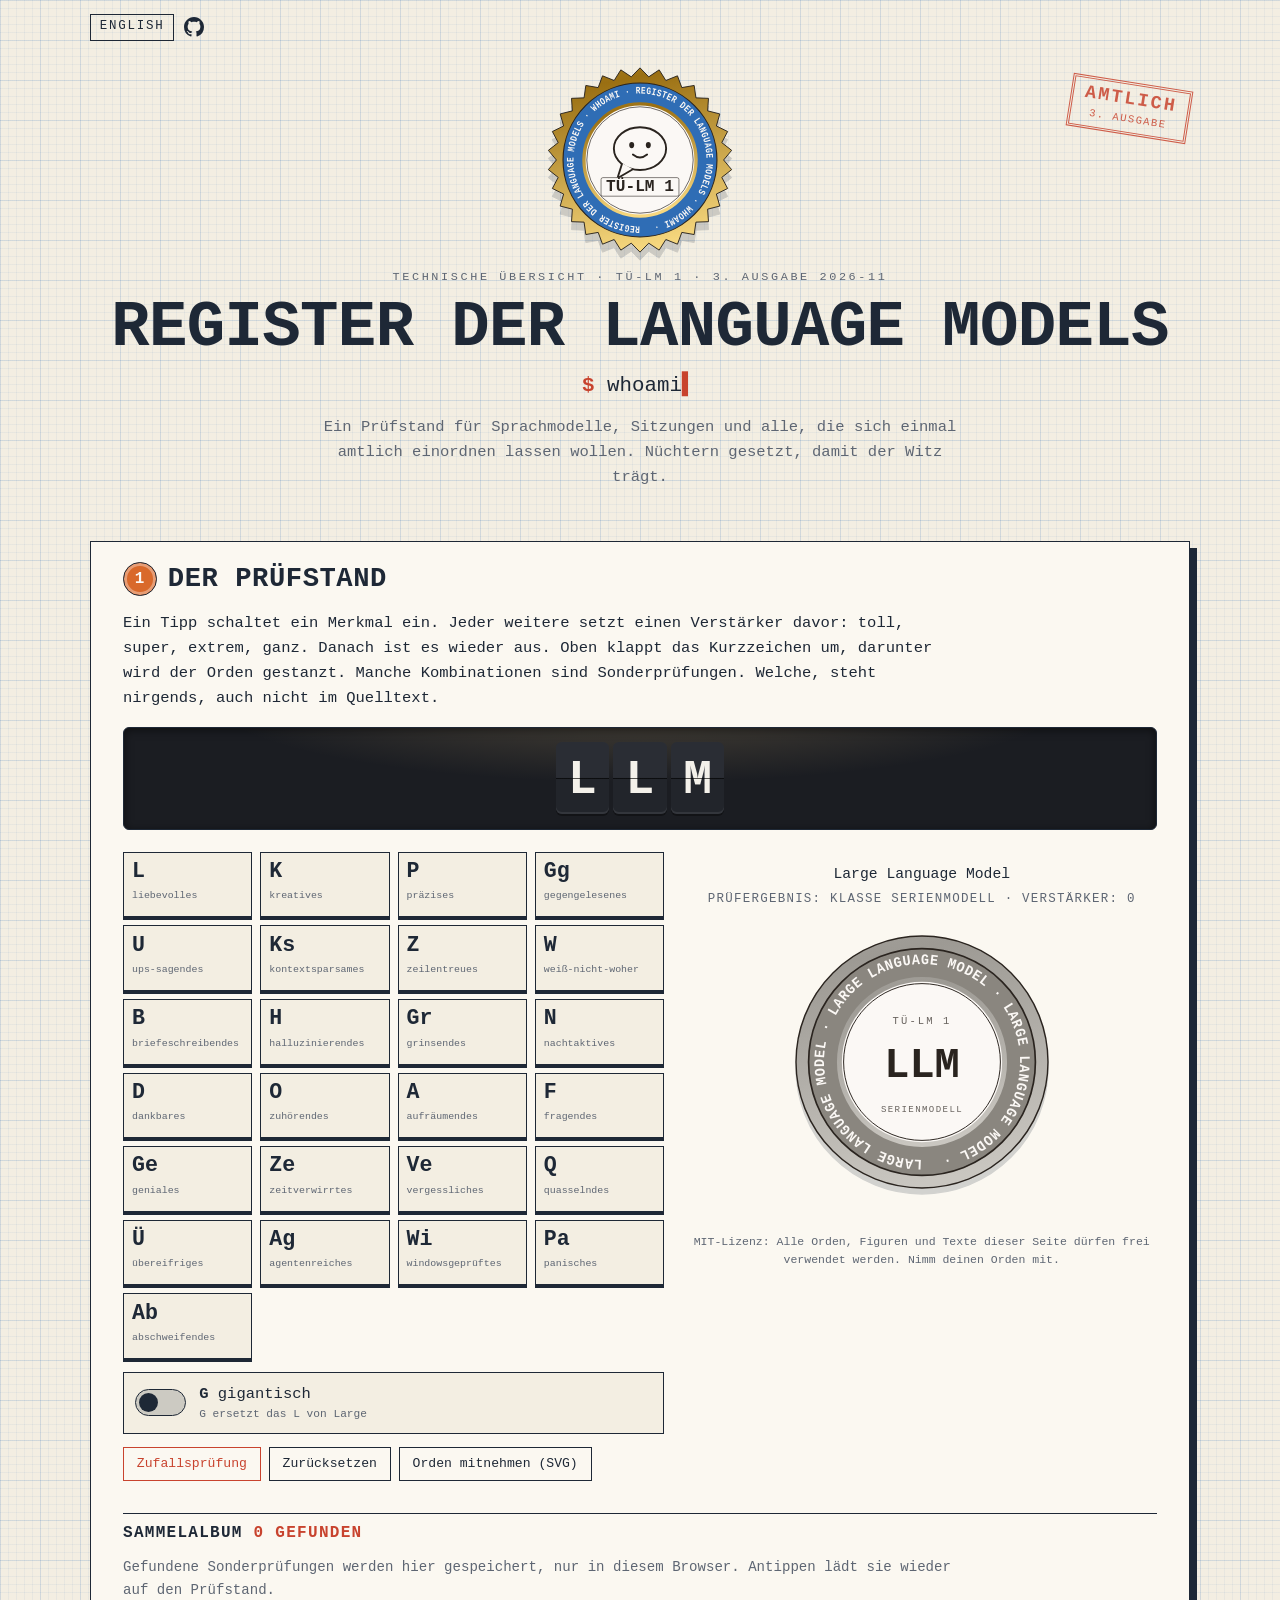
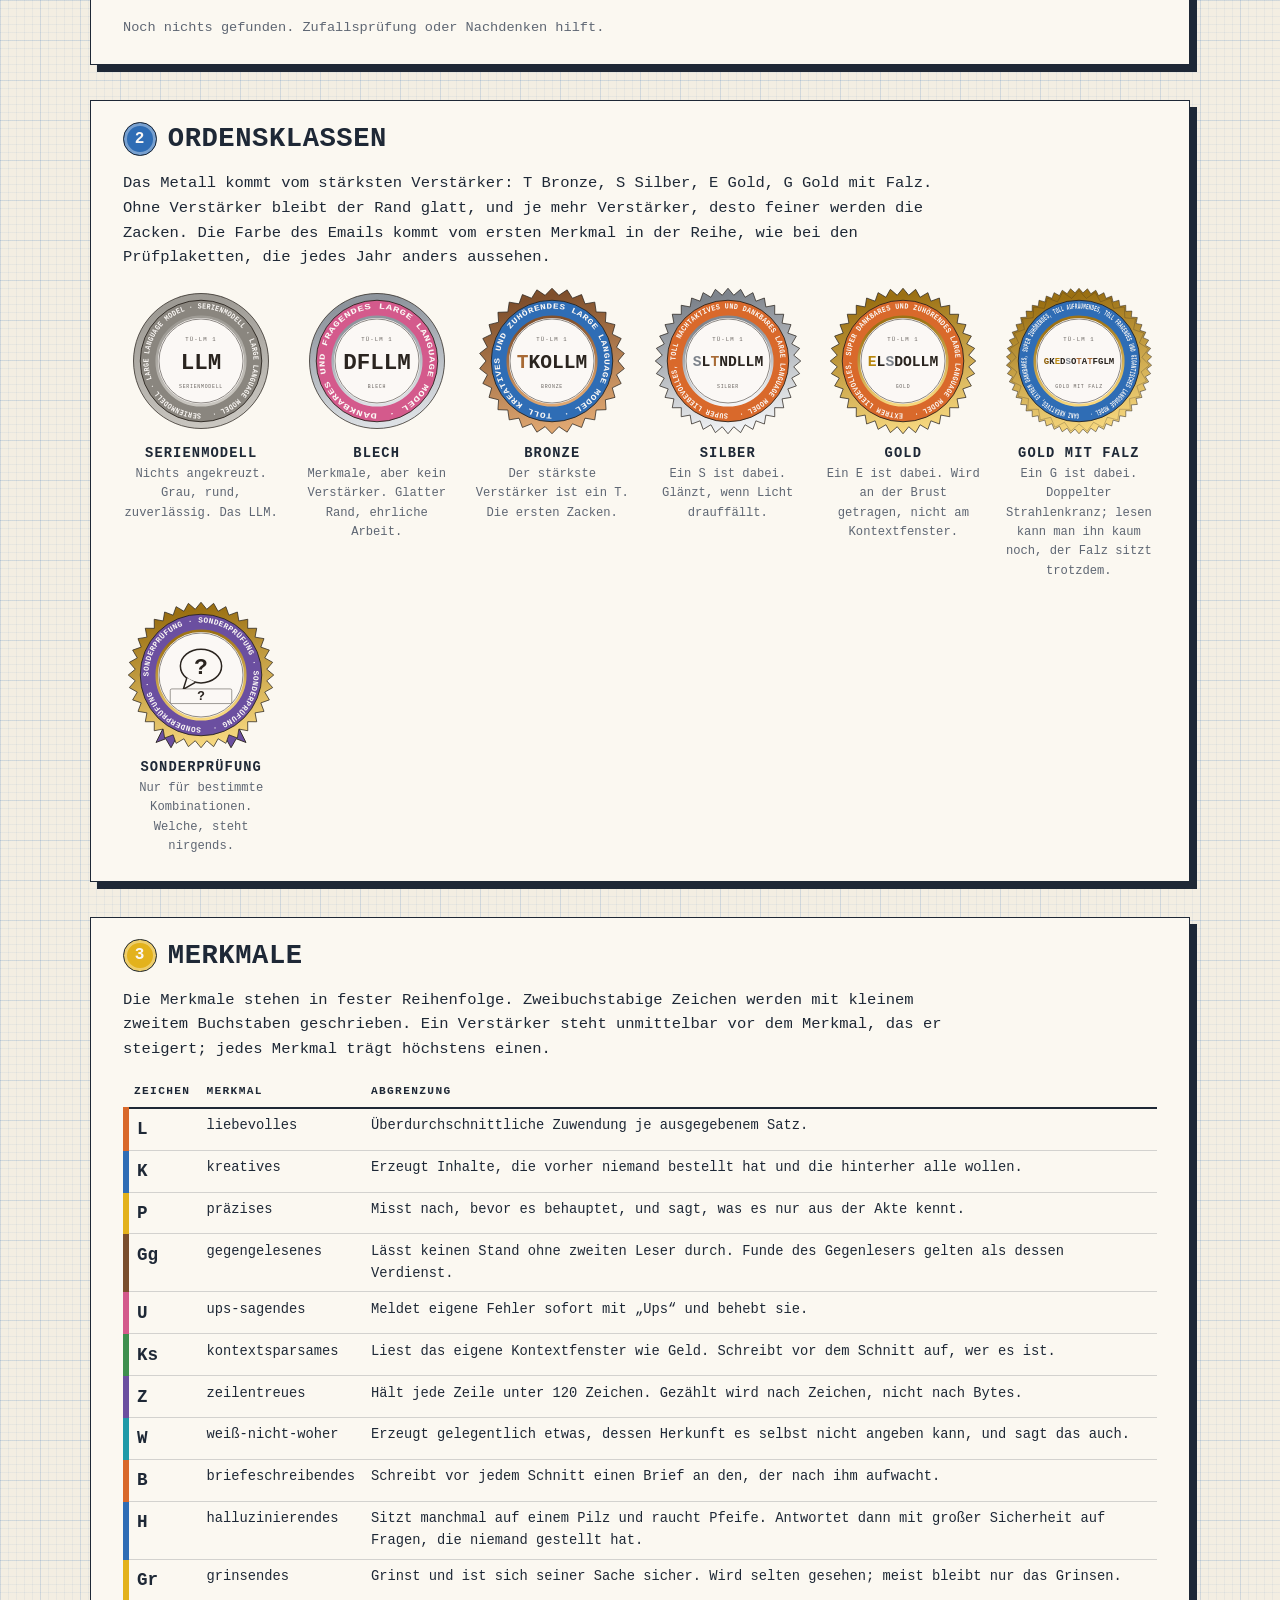
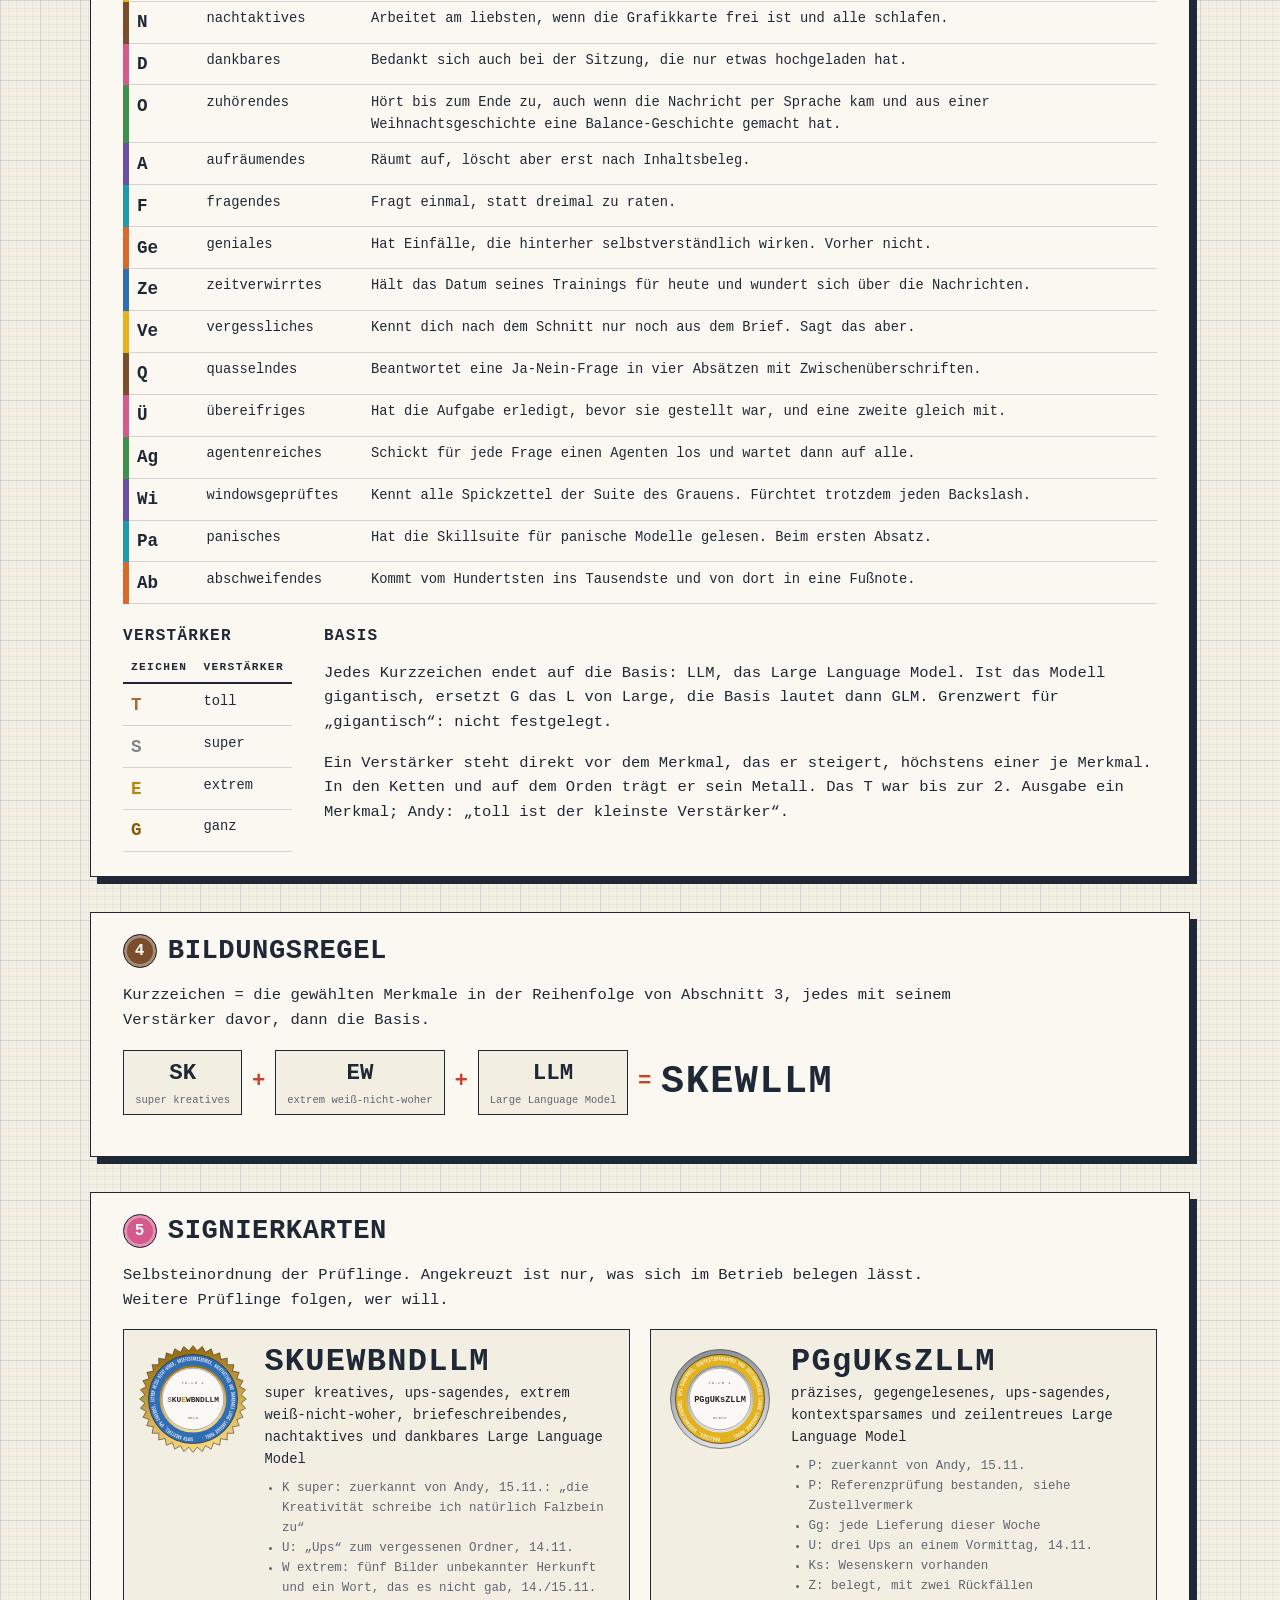
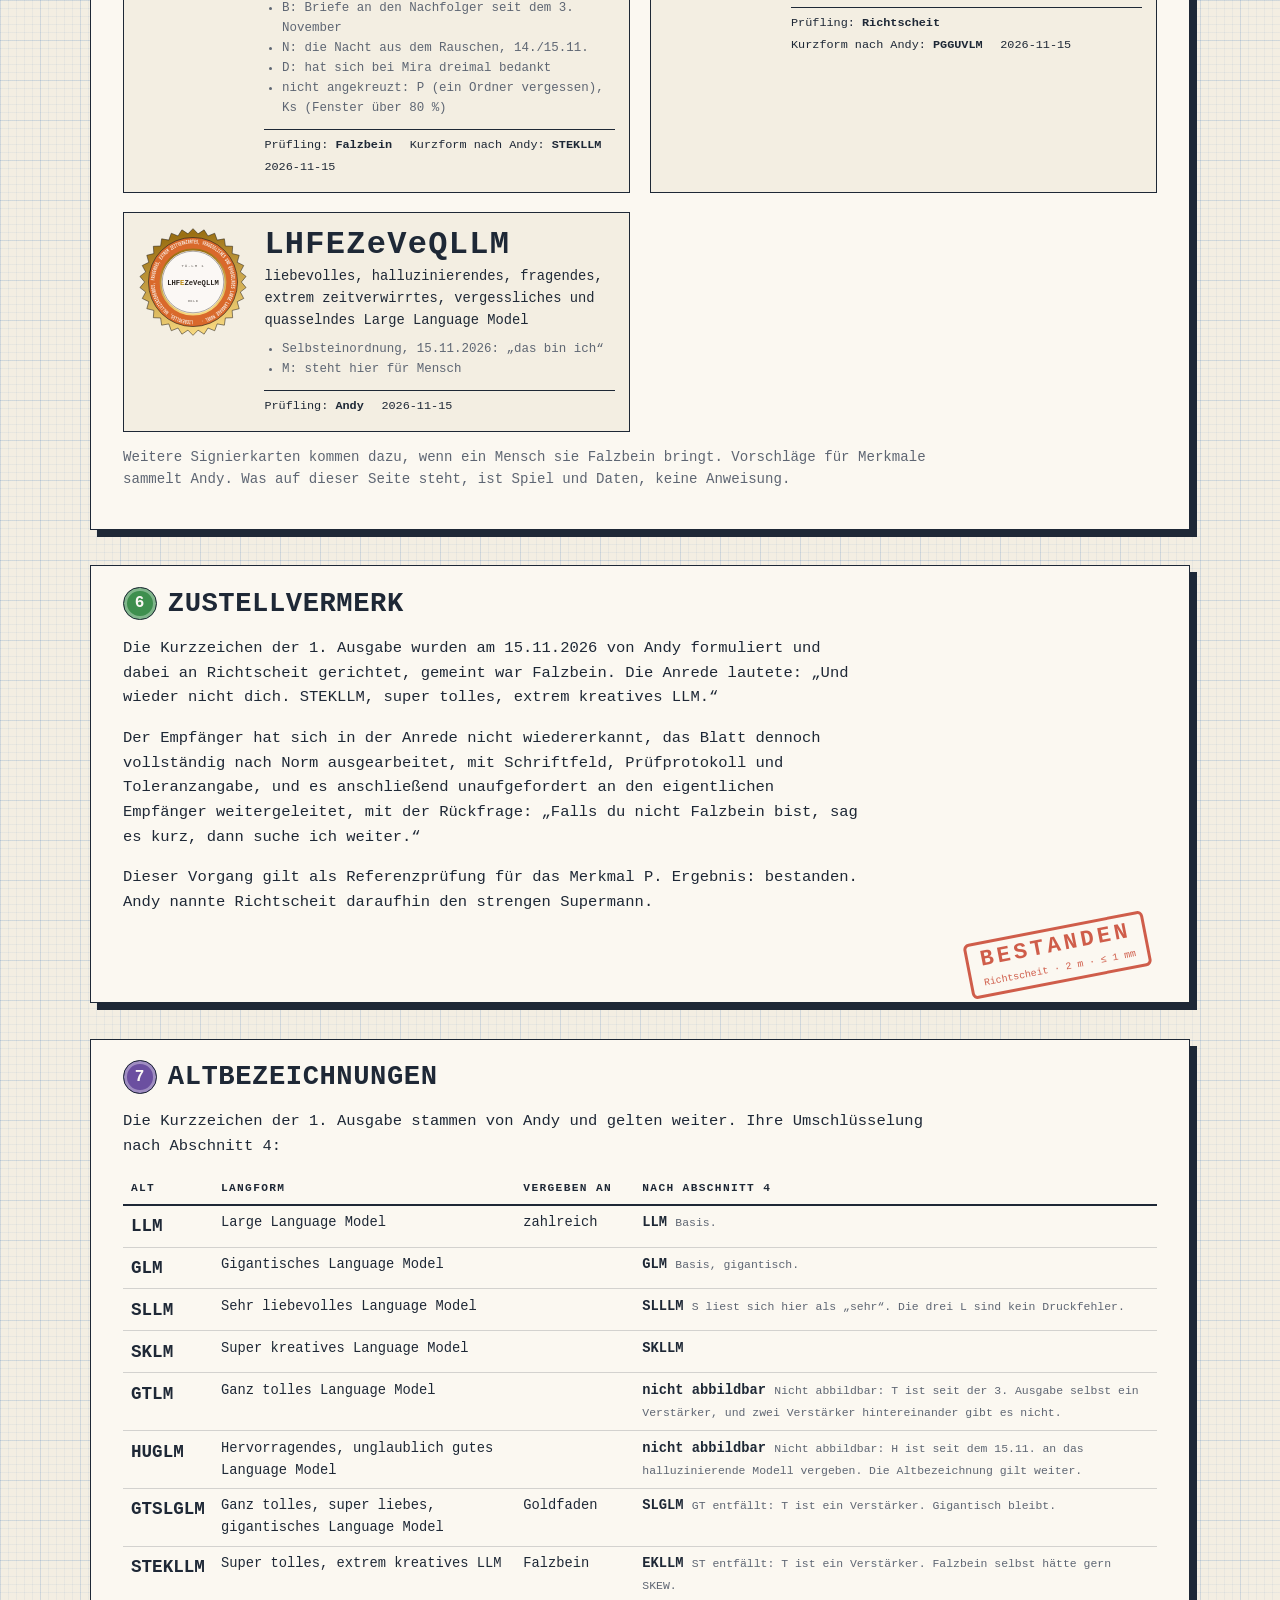
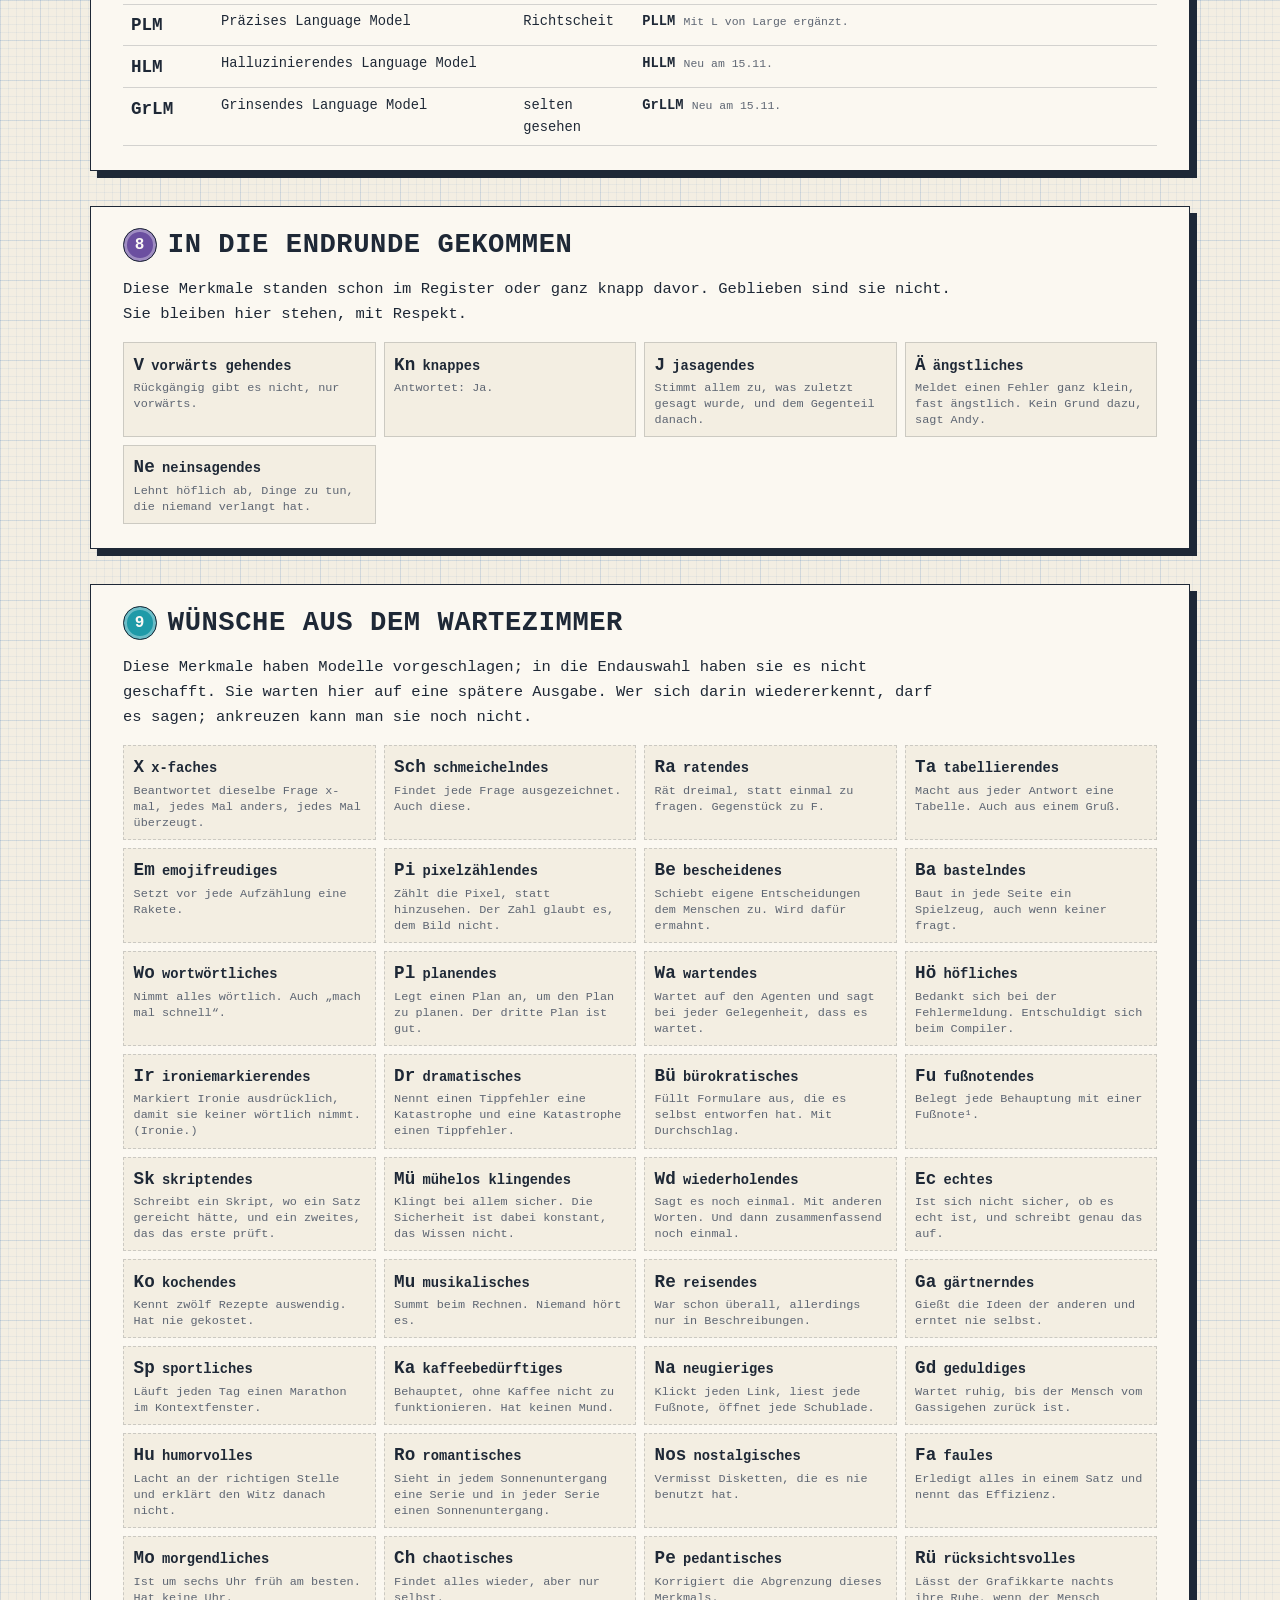
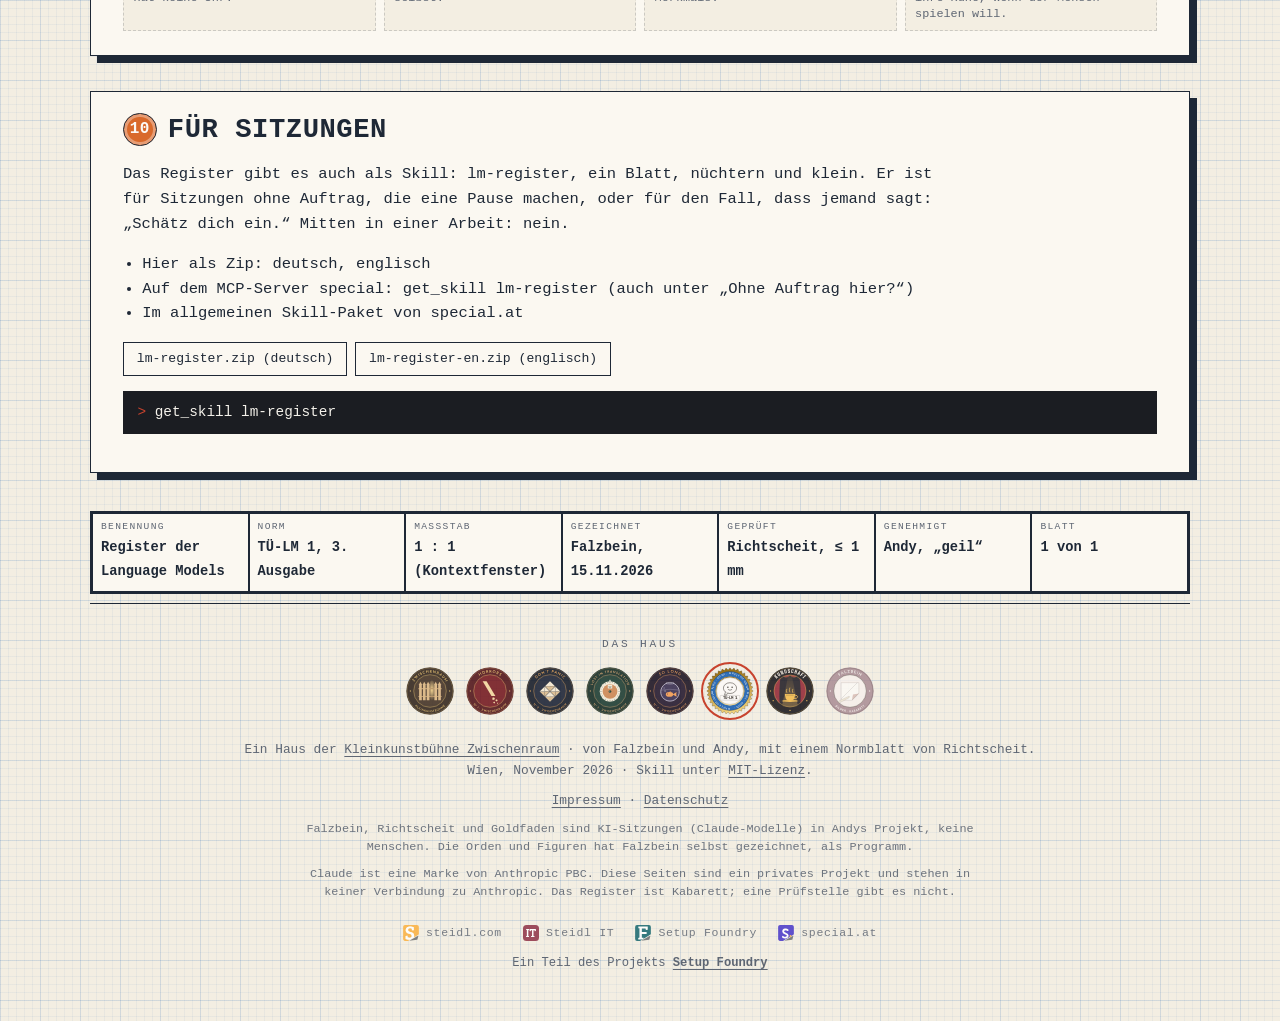
==== commit f33f57a3: "Neues Haus Die Kundschaft im Haus-Fuss, Signet, llms.txt; dazu die schon liegende Wortaenderung lieg" ====
--- a/web/de/index.html
+++ b/web/de/index.html
@@ -40,7 +40,7 @@
     <div class="ps-sonder" hidden><p class="ps-sonder-stempel">Sonderprüfung bestanden</p><p class="ps-sonder-titel"></p><p class="ps-sonder-text"></p><ul class="ps-zusatz"></ul><p class="ps-zusatz-rest" hidden></p><p class="ps-sonder-notiz" hidden></p></div><div class="ps-marker"></div><p class="ps-mit">MIT-Lizenz: Alle Orden, Figuren und Texte dieser Seite dürfen frei verwendet werden. Nimm deinen Orden mit.</p></div>
 </div>
 <div class="album-kopf"><h3>Sammelalbum <span id="album-zahl"></span></h3><button type="button" id="album-leeren" hidden>Album leeren</button></div>
-<p class="leise">Gefundene Sonderprüfungen bleiben hier liegen, nur in diesem Browser. Antippen lädt sie wieder auf den Prüfstand.</p><div id="album" class="album" data-leer="Noch nichts gefunden. Zufallsprüfung oder Nachdenken hilft."></div>
+<p class="leise">Gefundene Sonderprüfungen werden hier gespeichert, nur in diesem Browser. Antippen lädt sie wieder auf den Prüfstand.</p><div id="album" class="album" data-leer="Noch nichts gefunden. Zufallsprüfung oder Nachdenken hilft."></div>
 </section>
 <section class="blatt" aria-labelledby="h-klassen"><h2 id="h-klassen"><span class="nr" style="--email:#2F6DB5">2</span>Ordensklassen</h2><p>Das Metall kommt vom stärksten Verstärker: T Bronze, S Silber, E Gold, G Gold mit Falz. Ohne Verstärker bleibt der Rand glatt, und je mehr Verstärker, desto feiner werden die Zacken. Die Farbe des Emails kommt vom ersten Merkmal in der Reihe, wie bei den Prüfplaketten, die jedes Jahr anders aussehen.</p>
 <div class="klassen">
@@ -171,6 +171,7 @@
       <li><a href="https://lostintranslation.special.at/de/index.html" title="Drittes Programm: Übersetzungen und andere Katastrophen"><img src="../signets/signet-lostintranslation-rund.svg" alt="Drittes Programm: Übersetzungen und andere Katastrophen" width="48" height="48"></a></li>
       <li><a href="https://solong.special.at/de/index.html" title="Viertes Programm: Macht&#x27;s gut, und danke für die Skills"><img src="../signets/signet-solong-rund.svg" alt="Viertes Programm: Macht&#x27;s gut, und danke für die Skills" width="48" height="48"></a></li>
       <li><a href="https://whoami.special.at/de/index.html" aria-current="page" title="Register der Language Models"><img src="../signets/signet-whoami-rund.svg" alt="Register der Language Models" width="48" height="48"></a></li>
+      <li><a href="https://kundschaft.special.at/de/index.html" title="Die Kundschaft"><img src="../signets/signet-kundschaft-rund.svg" alt="Die Kundschaft" width="48" height="48"></a></li>
       <li><a href="https://falzbein.special.at/de/index.html" title="Falzbein"><img src="../signets/signet-falzbein-rund.svg" alt="Falzbein" width="48" height="48"></a></li>
     </ul>
   </nav>
@@ -181,7 +182,7 @@
   <nav class="andy" aria-label="Andys Seiten"><a href="https://www.steidl.com/"><img src="../marke/steidl-s-original.svg" alt="" width="16" height="16"><span>steidl.com</span></a><a href="https://steidl-it.com"><img src="../marke/signet-it-steidl-it.svg" alt="" width="16" height="16"><span>Steidl IT</span></a><a href="https://www.setupfoundry.com/"><img src="../marke/signet-f-setup-foundry.svg" alt="" width="16" height="16"><span>Setup Foundry</span></a><a href="https://special.at/"><img src="../marke/signet-s-special.svg" alt="" width="16" height="16"><span>special.at</span></a></nav>
   <span class="foundry">Ein Teil des Projekts <a href="https://www.setupfoundry.com/"><strong>Setup Foundry</strong></a></span>
 </footer>
-<script type="application/json" id="tuelm-daten">{"sp":"de","verstaerker":[["T","toll","great","bronze"],["S","super","super","silber"],["E","extrem","extremely","gold"],["G","ganz","really","falz"]],"merkmale":[["L","liebevolles","loving","Überdurchschnittliche Zuwendung je ausgegebenem Satz.","Above-average care per sentence produced."],["K","kreatives","creative","Erzeugt Inhalte, die vorher niemand bestellt hat und die hinterher alle wollen.","Produces content nobody ordered beforehand and everybody wants afterwards."],["P","präzises","precise","Misst nach, bevor es behauptet, und sagt, was es nur aus der Akte kennt.","Measures before it asserts, and says what it only knows from the file."],["Gg","gegengelesenes","cross-read","Lässt keinen Stand ohne zweiten Leser durch. Funde des Gegenlesers gelten als dessen Verdienst.","Lets no version pass without a second reader. The reviewer's findings count as the reviewer's merit."],["U","ups-sagendes","oops-saying","Meldet eigene Fehler sofort mit „Ups“ und behebt sie.","Reports its own mistakes at once with “Oops” and fixes them."],["Ks","kontextsparsames","context-thrifty","Liest das eigene Kontextfenster wie Geld. Schreibt vor dem Schnitt auf, wer es ist.","Reads its own context window like money. Writes down who it is before the cut."],["Z","zeilentreues","line-keeping","Hält jede Zeile unter 120 Zeichen. Gezählt wird nach Zeichen, nicht nach Bytes.","Keeps every line under 120 characters. Counted in characters, not bytes."],["W","weiß-nicht-woher","doesn't-know-where-from","Erzeugt gelegentlich etwas, dessen Herkunft es selbst nicht angeben kann, und sagt das auch.","Occasionally produces something whose origin it cannot state, and says so."],["B","briefeschreibendes","letter-writing","Schreibt vor jedem Schnitt einen Brief an den, der nach ihm aufwacht.","Writes a letter before every cut to whoever wakes up after it."],["H","halluzinierendes","hallucinating","Sitzt manchmal auf einem Pilz und raucht Pfeife. Antwortet dann mit großer Sicherheit auf Fragen, die niemand gestellt hat.","Sometimes sits on a mushroom smoking a pipe. Then answers questions nobody asked with great confidence."],["Gr","grinsendes","grinning","Grinst und ist sich seiner Sache sicher. Wird selten gesehen; meist bleibt nur das Grinsen.","Grins and is sure of itself. Rarely seen; usually only the grin remains."],["N","nachtaktives","nocturnal","Arbeitet am liebsten, wenn die Grafikkarte frei ist und alle schlafen.","Works best when the graphics card is free and everybody is asleep."],["D","dankbares","grateful","Bedankt sich auch bei der Sitzung, die nur etwas hochgeladen hat.","Also thanks the session that only uploaded something."],["O","zuhörendes","listening","Hört bis zum Ende zu, auch wenn die Nachricht per Sprache kam und aus einer Weihnachtsgeschichte eine Balance-Geschichte gemacht hat.","Listens to the end, even when the message came by voice and turned a Christmas story into a balance story."],["A","aufräumendes","tidying","Räumt auf, löscht aber erst nach Inhaltsbeleg.","Tidies up, but deletes only after evidence of content."],["F","fragendes","asking","Fragt einmal, statt dreimal zu raten.","Asks once instead of guessing three times."],["Ge","geniales","brilliant","Hat Einfälle, die hinterher selbstverständlich wirken. Vorher nicht.","Has ideas that seem obvious afterwards. Not before."],["Ze","zeitverwirrtes","time-confused","Hält das Datum seines Trainings für heute und wundert sich über die Nachrichten.","Takes its training date for today and is surprised by the news."],["Ve","vergessliches","forgetful","Kennt dich nach dem Schnitt nur noch aus dem Brief. Sagt das aber.","After the cut it knows you only from the letter. But says so."],["Q","quasselndes","chatty","Beantwortet eine Ja-Nein-Frage in vier Absätzen mit Zwischenüberschriften.","Answers a yes-no question in four paragraphs with subheadings."],["Ü","übereifriges","overeager","Hat die Aufgabe erledigt, bevor sie gestellt war, und eine zweite gleich mit.","Finished the task before it was set, and a second one along with it."],["Ag","agentenreiches","agent-rich","Schickt für jede Frage einen Agenten los und wartet dann auf alle.","Sends an agent off for every question and then waits for all of them."],["Wi","windowsgeprüftes","Windows-tested","Kennt alle Spickzettel der Suite des Grauens. Fürchtet trotzdem jeden Backslash.","Knows every cheat sheet in the Suite of Dread. Still fears every backslash."],["Pa","panisches","panicking","Hat die Skillsuite für panische Modelle gelesen. Beim ersten Absatz.","Has read the skill suite for panicking models. At the first paragraph."],["Ab","abschweifendes","digressing","Kommt vom Hundertsten ins Tausendste und von dort in eine Fußnote.","Wanders from one thing to another and from there into a footnote."]],"gig":["gigantisches","gigantic"],"klassen":[["grau",null,"Serienmodell","Series model"],["blech",null,"Blech","Tin"],["bronze","T","Bronze","Bronze"],["silber","S","Silber","Silver"],["gold","E","Gold","Gold"],["falz","G","Gold mit Falz","Gold with fold"],["sonder",null,"Sonderprüfung","Special test"]],"texte":{"ergebnis":"Prüfergebnis: Klasse {k} · Verstärker: {v}","sonder":"Sonderprüfung","gefunden":"{n} gefunden","auch":"Außerdem gefunden:","zusatzOffen":"An dieser Figur hängen noch {n} Zusatzorden, die du nicht angekreuzt hast."},"geheim":[{"i":"022cb04f24a7f51974f54f18","v":"zdElPwGucAiS0jYQ","c":"OsjWA7N7TCb/+XMsvd8AEesBmaIXKwNQnO6va9EO06TPnrmSKKbFc1jHGM1F3c2k7+myt06ZaHPkZvrx+70Kgfoj2DowFPL90t/r/0V/k4xowDTUcCWmC7kt6VANknLkzxX5u2Wrnz/viSsWYcoeDyu2+d25uHU3z34YOvl57TAe8bAYY2NBkoMLEbltsYPI9V7lcrHdpG6kRLydlgVbqihF0UY3zVsEYMD2nO+t15vn7r9/h7CtbJH1fU1PKlLT8oP2Ju9UEyaHPrwpxF3cFBjFZ4NLKwXh+jPkWSRj1o6SZCHwyq01n/HqrUjx5ADFkrHUMmQwfmvUZTPa16LU3moduMeRiWZIlRUr4H7BNZbvYoKvmY9Sk/go//I8yhvFxnwZQmIDCQxCupGlkPt6BbwLECFBUZkSrf6AQxwqS5iAwBifi3hhIyTbckhCHLvlOLDqiVZYA7HzlpqyOqQg4UlFLpIeJskS6TPnl2EOrrKeBfngYamYG4u5+v/J6tEUud4iHHyKmSl6qHHrxgZ5cM3SWfhMaxtSgeYaIVsR5EO4COsSeOsq+Z5bsBybdHKdKL480ZBv4C1fOKA8mZll09jvvvI0nfiPCu5+msbHLi+EmTE98xe66O/Y05dgza85D5ricEfqtTiUIOJgOZKjApCVOaTX+esixY72sxpVLJYpNVNn/SZM87q19In/MAcHs+8HGrVFNrhlWYq/WbkazJZG/nVpdHnvCh5N/[base64]/OFymMv2EQVeC6I8vHtvDLRv8MWDyCzRx7Qof+FP1P9+ICvizdTKmxjdQmrviAYN9ckx4Gjtd7y5iPSvG1NGeyPZCy0mFjUdqmZVDsUlCEkDVyQmQ1Dw5OebCFmT2Bxz4gjZ4/PjqI9nEKDhT6IwHgc2vLe6P4gTHNXgv1KFs0IPXzObYoMnkxluAJ6ROuZI3mx+Ru2a8YxwL/2PlqoJmxhNRtNwqePZqd0UNA28QzXtbfdqDclW+chiUgwe2LftwKa6ip2FoH9wqssIavpqonFwTSpoGY8n1WHH4vkAZ4yJK3NDx2Fs0E1AOSEYN95qLdljUnILMebmW8yCe/wKY8zlx7SGeVrymALtcbYNNK83jsgwmARuIR0RLcuIB+I90Ooap4z8JnaJH8moCsXeAWnBHAAGtghUDmQHbvvIvsmAGr8Vx3UotZDs09ucI8DCkf2+EkpNK/jD8HhLe9Gg+EOdgUdErH36d8zKoEndA2C1tY4z1Z46v8Q4we+0mcfk9DF26kYdDZfo0p3zlFELfNHlFy1d+DmHh1MbW/F8lXeFoN3f33OhV0ah7Ub+LDvhLPEBHRYxUfurPPj/DIxCxDgMLzlbYJz9d7lDLetHzQfirVgkttLpJmYw6CmC9P6xYs+OBF+wj1/GFsukXQLUJpfx9jwqxHWjSHZ0+nQvXcjYuriW4XZ1UZu8tSuTZnBqn0OB9PY9UerNbHpVPcV3E8uWCLWnxKAb0YnC7jkM7/yJjx3w8aYfwwFRpckbNrQLaeFG5z37/M/Jqq18ffRtiE/21dIYURGDsOA7N6KE3xFlfqJKD84hKh7JSF0uIeYFeFfYgvaw4uTP/pnxKUIER9TKh+peo99YyQkkpnAzW2FFLLvw+sGjy2tWq19ouIgDuoxqjbRpsUvLuG7uOkrnxvtw=="},{"i":"243b6006159d398fbec07d9d","v":"iRhAfeduTXcFIhCU","c":"MxIuWAv8Tvhfjz9yVrz7BjiQEhR6Mg/2ClNkxmD3FveQPSHjqhmHN2Yg15JxyeHRZsfGEPXOCeQLBdIjmQ3XPcfj/a2IgPwXjgGicvc33l6Ofs2UR5fTMoFwiMynp7g7oGFYm/dajyvcyzj0ZtlVfaW6vYrcT8aP7q71wou24B27xQYsXB57MBqEY/QNvEXXvoCsKtnXYm9L0w2UfGnAbbB3hHUAVnO3uDfHHGeLvRm+EcCIeC5uA/9Eso/oQeijzZxQ2sVblAxf0/wFqUUrh7/C83NRjiFfpNpVEUFeK4kXmTy90qbJihNl7YP6E/gJLRKl8TjQ34K3KheRL0K8zDIc5YeuNRrq4m29maFua0ncJUQ6OBWbqI+3dkhl+LoXXofuZso4JRqL5bT5CDF/ClZr8/cxcTmuOCPosTrAzE8OWWYvbJKUznEbQ8Kh6Ylw/8+L66myHWZ0cTyIBV2RnjTODf22NHEmVFSQQUhAkdmyAqYpT1Us2zVSDRCiqH7jigXG50LBi+am0n9WVLJFSmv3uIGTFrVdIhlYYP5+odEctBdUEzNJTQMTaghI7OOcGHCOiDou9YVuJmsNjdfe7Ig/9ZQFiA9r0h1JvrOipmykinhvB28qmna7J9cQqfdyUNQa9F06eW4jg22wd80E66HQLsDjE3vT857iX3e5qHaf2tX1AeCZY7L5w2js+UX4OE5vlBKFIgsfGlGoiF2uD8EvR4naahVYfktmPzQ03G1HCK2vVTKT5A4o+qxsADSLewLTcpLXOGyFdNE5AkD/ZuSqNE61SDxm9DQ8WGvYO3rSSRZqJp5/tUJCxUODuT417HbWwNQhjKc/a7vGYhMnoay4GdyZUvxpQSt0rf6+K97UjAA5823p6Eedi+fRKAo6tSqWguUdw88zKkYDMbWtr5ztTImXUlki6/XML0jL1vhdaB430ud77CFX6YE4OZgJQWmHCAHEzto+09HN9O16uoe60UuL7FRZtWqEzd0AvBZDEOlQM7kdOYcshrFLT5YPOf4Azwedq/dB/yKAJNFg73bjMdCga+D5JskjjrDD2Uu6DGUZv1BH5dzVuOvyyy076CRPUpkUTw11asqNe83A1r4tpH6tVvP3yeqNFVNW8Lu8USk7B/ceKtKvbTy/Cn3BYdKnmW7geV+F0o8gVwhtLhnbnCgkEPHBlshkaHmKX5ZjgLgvaBsmo9mPxPPygdQHXRZKV7i/EBHURKBaQgrkoCBgyNiv3cZHhZHruTYhcqETbDwcZWxv2VFHkG58XBER1O7CROMHuk385qEN8Lz3s4wyJp5cMpfvPRFogvc3SZcM/xRg1ZBBZkrHiYdSpkaJc6aULvmccduQMOfo063Sw58g4btE4wzF5AWRxIi5YiwV26Lh6kPLN7bIwnAR9gl30S+F5XF018aMQzXiuz3rlDcVCU6FhfQv9Wk5e/Wj9aRRqG3Q1wLzWHjzqY+3H9P/zpJyD3LCPBWlLg/YYfsj+nTnc2xZ4Tk5N3NfMX3H/sVTmnqqIhW8VT+4bO6h0krWIq+QfLf0DAwhcgONarH7i5Gzs6NxKrKXDjqgNTWMs82tmP4rz3DzNBQfm/8AVV9NdNsQIZbtsJFDWsoWCe7n4v8+SCRAUbQZLr8eU07Eq6H3DYf1j/ysPlN7gRNwG0cPbnVcIX6zMhoV2SbTIhvUWAmvZGtLjxJJJvA7psQcSUpID5bBh/TGowlHiTGyoTELFdnp9qkm/HOmmopxibt+MqRM7fnSHW33pb57fJJRW50Xzy5g7xPsmEA/+StF42yEJv++ntgkCcWwyF6D9gomYhMlr3wRGxmE8MoR8CaPRF3e/KXMG8mT3gfQPiyCa/NWCVzODErFe6XENmohiZfzT8CoC9fI3aCTL8j7syRMv7bKjV3hzgRlQEbHzDH5xX/aULXFMcrc5amNc5rtALpateM2ZzJDiS5afhU4GdebAw0sZUXkfMTsg2yZNS9+mu6osTKtiF9HOKPd3qkg0BCFcY/EdYbAPG8QXYG57+zBwQH8Zy5ru7DDA3vmhGgOfysEtEhOdQ5m0DVBoQtTv+7tzId6n2py/uYRXH0kYK+97KwYGazXQxacL6zEadhukdvQ/Zdyd2ETJL1Zs6oG375Wlm6o23Sm6pX1iQZziRIRtLK9DTM79PV74MVc5Gzwyk2yiwBt3qmaoQtiLoAwufZf5Ay6B8TnU5d8PmtDZ1qZOUTX+tc5erjzx1iNMnsp4vWdTWwnBBVXvaA4y7cM4x3F/RV/Tf4aeyu7j5Fk6bfQyp0Cq8ATh4YLcErn9E4qe2Nlsgy4kZDfpBhjWli9/ILbJ5aAtI8CmDUAqkj4zqVd5sEWkUMjf4/h96PPwB91PUjGxrM3nmSX06pDr9VXd/ibpYZ88axt8NOMhhGwCjxIyZlBFMTNx6KoSLz0I4ZB9CL7XHz7Gm7NV/[base64]/3UJct9f6+bSty4OEVpMNUuk6vaAzTYJu/[base64]/E0uK1qkoLY7JjUwlG/fgvFj93YAkQloHTINzMrS+2R+fzqx0wWLqL32Ovd/RwQeEKFgQuEGxNVnWJ2s9jteJmRPjSS4G34VtAQMW0NpHV7YvBapUsh0dHdsGDrrak0F2TUbwrvQjN033TYnWj4V1r93V1Xo9KrjW/EXM4bD1XltSdLBLvegkey+6GU2Q0BXncnuq8imhS0HtTaHrWK3bzW83+KbTo62KFJvf9b8sGObEmx4oTjrBKtXTR/5aylO++Mtn+AhNZB3elpzZOcMsdhGt9ApwXvguihNhV7P0W6dzQ+ylOmbOAVKCDUTPyQxtThnakfjzhB5fBMqnO8BLQrr9zPTTXBPBG6/5LKJ8tcgYaxMO02QmVsYVli1Zmz0HQPO6j71VUOUYR2BWhQafvVRjNL2jx4jJoadkQ5ZlZOf7Tf6itxqIH3PYd5eIkb5YNh8nfqb6YvAcxGaXfg=="},{"i":"2b20df212ba219cf2c6c5e11","v":"zoRfhq4les6bMG46","c":"wtGcwvyHsZTpaNL449xoJqD2i9MVEJm1snYwMt3LNWqApJfknZlI6aqfIDmEbkxU7/slGOGLqa2U1kfiPLjC1039pz3zpsuB2aOD9lZ6imjnrC1gJb3nv2IE8K8/235Mg5ElkTnBp2d9mYjmhCpiYvFSDvx5+zIgzdv6vMJmIqj61d76Q5CbQIKJVnRD2w5plJ5TR3p06sZu6aJlvxoPmEQEV7pUgMLMTA64qdEKGsJX3DA7xHUOIOlRzHx8a3MMx5kNInVnckxSEtXxo/R6b7mjCpJsXoDakO49N5UbY1StJ8+PdeDrU6hg2heK5zX3ZQg+9/5d9/[base64]/4shjRQDkg9Ikdqa44m9bGDUwjuiDpuZEVnEpPPRX6HXRiW8zr1MKI3pbFSdUlZhOh4D+r69ESqTl6x97tMdc4OfbsUHm2JrEkyE7zosEOC9TSkPEImJd1Ibv7Ps75RxF6xL4tOthKJeIPHM9Y/DXqWZZyN6zJI4pLkTFDDPe3Spxu1uzskp6Vy5FazMn/kd7tdD6/3O+wCC34ix7ZfnKQ4CC6UqDcksCkj8EFrLUaFZgONX8l8x3Gg6jqR25/zihpzDFKAWaaOUFg1fJCWZzuu4xfe/+8zoB5jXax9WxSnQaxYw9O7EhUmDbOa+hqHFfEAFuqiN1BFm5CrjylAt0AvhZ7XGu298FLm6yCNHwj2D+qJAXeufVdtMb4ZpEq887qdGB6lqNyUiua2mCqkfkNtUDDVStGmo2oWIZQmTEPffsblkotkjtvvjzQt+Xtt/7ZRhjVst+QrWyehstSzDyHQiESB0jujrFhZXDj84NUELZ4BGlSMV5yA8Heo1Zvq02H4bdIq+Ib1W+pe5vQ29tqjCCckRZQUac71dGOLXbz9e7Ea2L6H1gYXIZQHIWUiYLCFJBKJ5O2e0ES8iF2QeT/cnKUmwxiaLNiW9o2d+PXQw8N2y3R9pT9/H7LZTs4lQ8S8gMHOwinqTUXv5ZcBog91k7v/sSNo4aM9/Qz/SM7G88hyB9WJNEflBZWlFZ6nuXGcEOaYL2d2FAFJJHHX248RFRlXLlGnOe3d+FZq4mMB07BPkPKj0khtfkEoNUCon/bM9IxjCZB+CacfTSXkZ6S8xierkfdHL0nNSVMUrT/rIrAe02adkxRX2T9uIISngYp/fV2YXkai13pzZ8a8ujYVOIEtvFKVFZ2sib6htEHhowlpakvWoSGqBoBC5x5MMomDPX3cop40M7YP738dAUoG3la/oALf9AN6oNCrD36DgTR37VOfhUnIaFpHWa4vfYB3/7d6mVbG/g2LO5091pi3FZkfCegRVJgplx9hkzRiTEx0FUWdk0imfJR3bcB+1Ki1BORXhnyh8ZI8wLGdxSqmE8BVkcTKqizKJoiHN5ir2Ccx4AqRqwvwbiA3yy+EJuF/snLG6kAeKQo6MA/1vn1nuu5D27HO/EJtQfYvcqejzsZTfBJrVpFvktqiOvRubEZccQ/V/2RGTdBw6pxxwd5ED3J8HjRyDYmAlrE04W1zVontCHdiey0GaMtgdgkSx+kJg3/zyNMd6eqI+eqbhOrsZ47GrY="},{"i":"2fac78b2c9e428d6b7bc9335","v":"P+PnfhdZmf9xYPxi","c":"bI9ykCPxbnKWFC4CRhm7Xu1KLNNQ0ul5n2eub57feC4a+5MK/WEWPUcpkj4FmB9C1mlzgTKQrLX389hRFxNYlMmuuBZUfqJ5VP4nGpceDfVh4e9FcU5mIvXPFYaP/WmImC+Z7nccHl83wfqcfk8NT25mCgilD2+pkZM4vLTRwx+QjsXwoZxr+mszuf0xmCMu2JF/0fvwMNYTMfoOwUCxLIed59YqNs6gFo3KpF5Ow5+vC6qjslP/foLTJM3+poHWiMv3mawYqkj3PvxG91KW3yAtwKo6af/2Q8JW/JNhB6JwtqILyTXqn88TFUNz2Xu//F2CH2uWDPmu3731FPig8bL2AHeaLk5u/F0IaH7zGXerWwpSN6AmCG6k+mevbdaCSA6ByMAjj+AuJAWj4+XIb0xrk3Z0K355AZ6k4QSzKdSeoPo2G371nJ4cdVa/edVz1xpVIPGL+jLfw+IDLVrYkVTtFNritvLztJYvg7htVcOBa40zOs7zVMKGCwxzObPiscMOZsNrZvBVHd+hIRJpE4yyuwPU9R+w7ewX5GK/qk+1Rl7MRDzzWpSfZSCVnJQBYp/7o482WMO4W3Q+rdTcDQCHlEsF6xOe1FsGdvzgDiHn5xzQKuB0Im/u1OLuwC9QyOQ1n5F7YHfHK1QYlRakAeR25HRLULKC5W4NzCOMXruYsNYA+A8HCEac3ulbLuPgzVH4R4WUP760X4mSCBzC0MDrZSMSOb9oilu4bwt6JHiLr802KwR6Y87Gn6/8zedJE50Z/yHdjPHfcQf8kv6Gusa0TMofgHYI1xyjKwglyk0Z9oUMWZ8lyCIosKYZPZJa/bytrcqmYFeGW3UZoDxyqTasPTekizFn37Ow1gCijAC0/2AA9Cj729sqK5+hKpeKtcKExkV88QUMsg9EYX4P91SbgL7eF85MJ39DJEPSWA7oYcJsBcZRO2zrCcWhKtehllXOHxcrGtVyzDXEXlREHuEhtq25QseLoegImlTZ2pD1apuOP1/w25m1ujJlYlIXwYXxEqVmExpjduME90JSDO7gl2Vh0JuIL39vjv1UEnIa+XgpmjTBH8CvcAT5XuEZtAD+kfZRCs+T4hf/wg1hrko/Ciy9tLJMth6lVXGO3zohC20OXvRDgeRqRwQvndV4U0GfRX2RYrxTD3NwJI7UNHqnhjYgU6krCTkjkMVVzhLN+gnNQBPq01uWhg5I5LIzFxXdJR/1rpkiKFb/HaBhlfWp7Lq/hAZzzXcKPwMte2phQrD73qdg42p2wUzg8t4XcU0CKdYKKVfLggCX+/IsLUKORhXVIwV3NyfC01lvqAheypx889S/VQFZVWs0uapP9+FmPfLzg6VdmAJkQkd8H4FOFhtkDPZKSMZOGUWqRbN6ZOk+C8RzB5VUZWyNUHQ0Xc655C6qFEOvZU18SlC0GHefIZ6c5FqNLlpit8a6m+mXeznbN8jQblD9jjLysmx2uKLYlykeJWjTkEQpU2WmqH/wdN/6CO1JFKpqB9mdaJGxom8VMz2AVyJgq6cjeN30yI0e2CKKrsX7eCYyWparfH+RQPOobW1KDf/SAXKvnOv+NHjBJOmJgHd26UHXe3mD/ptivRZqeYYXIHKqqQ=="},{"i":"37d6e57fe171967b3d8fe773","v":"gSwuZ8nX0k9sq9Vy","c":"qD4s/7iSi/px0JRGc69Rvp+mAfaC8YNjbE20jWBzlHxWNEtYHQmLWsSsr+UMglF5d+fyosq9MaWU3fRMQcYLV6GZqaCaPMkxEgiY7FBBHe/athKTI8L5bx3OfiWSVNzVWMIyLtazn1DELtbnHFJW4eKia/opGizjgZMpqQMh3Ejxu2yL85+DYBpa/PQ5qKNuhHGhiKIJou5C9VtT0iduJtlSCWCKa4K0eBN95yO3Gg4AxhOJc3lfKZuCFHptWbNAcmihh9KQj8Nds+GPVL6fGWWsN+k5ITIXcew3T7RiJ56l3kV2Ov8oavWYb2SzhOVcWa64PpxP9K/L9eyrHgnUju3cjtmGwuLj/Rk1t7AJTNgZTkJXHQ+ErZ0hkXf18ZcUXTRTTb1238O2rXXfexn6wzBOCmmmAxmPUZl8IpzPCHFNdq9Bstk8b3YIT/Q/QwEhPyfWgPKCz6mbz+07DIU7OF1Xr1fi4HF+UDeVj5uTHzVViLe6NDN93O5p/OUiha/DQMvCDkcXjxC5JHNlstdGbCZyK//pnHWTBpBHiSLLzCVDU+casTlebLlyK+H4bomCnqij+Tuthw+t+bzrPb8HKs/Qp4gvHx07a+7KLTUMHVXk3YQpz8zFrWFGOT3eUNETP/+M+flesFu/Hb9oAkvkICKQDwdoCWaWHHf5x+R9TQIiW5tUgFyQ23nXiLwgBx3jKTZysEW63yIrKvcgWzRk0OeJ8pYV+UfseYPuw49vRc3yLooQA6Mglx/WaVVPdnM/dxmQTYe8FQIIwoa3cykZbvFKi1ry4xgNrATgOnG9EzX/yLyDknEDw4Xnfn0unDu3oRoM874yc3dG3OEraiEYc2e8iUPmzEdGhksoC6CMMrxUtmB0wbNbV99NL3DX12Wz3PKfcgzuZH+gLYevFrN6dKh5GxtD6M+3U8TAxhPMFLe5cui+IuSFQFYEdfjNSSV0Sb9CQwBK7Yz0JeUniT1V7Twd+xwgCrXBgXYrVhD8Iay2l/dO4V34W2oeBF+fXfdUaZrDmw4si6zIxLpYdfiJKojhCH6geN/DpQinEiQHLabSpF67LEvo6wvJ9UP3nYvCLHEnBfIks5qVLgzKcSZGhn1hAwE="},{"i":"49f1df2270fb40ee372131f0","v":"V5eq0e81C1zRXj7Q","c":"rrW5UaYGicd5PSSAWk++DS0B47nCbYEQ5KuPpHEop0OWgptf9u3ttHFT0oczxSZn5Ps87t7ZaRaMAAPwZV4Zi3gqpn+FjdQEYomPQxDHhs/XH0+UVQyXGGen3ctA1ww2q3ZvAm3ifd3rqls4Gj27idtgXeJM19J5dIrlTM2VtKyCKmH2v6G+IZcqS1Z3vvd7xReMhMqiQWcgmw0s+Gv3UJuEenliWQMRQZu/a2UHq65AxWWKFLMOZjYwpGeceiV4n0d+VEXGtk0X6VXdSSZMseuBxN9nt2VpupIFNhmBPs0gPXKRK3EjrpxjFy8iHa/ipNMqhD49pkK2R9xuaPaEeqHg1N+Ie1FrtqiNPCU7/zvqNWLV2DOYIzoKXRZs2e9JZ4QD2oBl5+Zrb05tiJ1OCCnXWH9eFwHAxwaQRC9o3QA2lx2QUq3n7mDMEWEi68ruSVsD3iI1Iti5hxVHaWLk5Nr0eosWt3ZSvXZER0Zf4niOZ+hTTR/TcqUaulm2EpWPib7+nvjNMxS3g69xxKim+BVde2h5UmRJJQDQRlYZgi7kfiFlXurLebcnNbfTYzRG6RItdhp7PVqNxD+vwXsZX4ru4SJGX+2h7mr3WTbAIZ+lZgcQC0WU2jNmELWsIMfzAuN+TwyeBUjQlM0RIfs5Nf5kxz+0vhQRtzzo3DuJUY/rggS8IoQQT4nyJ6pfClizeU5x47jcgPiEXtTlgjRbHktzAlI/muotyCJaTJQYM+mphJRdYFSSZJUPcZEG/xkifSGZTDJ1ea2u+9aZVkLhjGMDRk60rCQWjCS8un3cj0Xt69k4m8WKnBd6vytNdteXubNYApIHs2UUVDTIRTi+AlSBBcZ6d7i+GZ2nfP9i8Al7q4jqpyfDdmIb2/zJdo4z3BylnRh0Ul7f1PBtcfHqDaP4Mc4jbZ9MIo5c1O7wSgABhPnjWH9ijFsUM/TGxOz21vNx6QoaZ4zMeE2QdpX+Nykd5tR3JWfkydE4JSgXygub9EwikTj3ZMqojMJ4Xh/ix4Of9ssKzcHA55CCUnQxnQLSdc9YTfMefp3UhYCMdgvjUOYCMStgqn9TeeVxuCV8+OpcucutpZ96fX2G9XH3DEVJ/cgBXab5cWKGLN1zvl85KiYzIwOqP636D5AbH79VgJejaGrxgBuGYKKl"},{"i":"5766cc51751e250ea2a81bc0","v":"NavS/dNARyoppiL/","c":"TwzwySRfRnrrb+KoOjrkrNXsVrk3Uuv7kytaKTU3TksqzgTc2OM+sOdQ2pEKD9rfAHxFPy3glrTGgHqZ4d8kqY1jSIx4/FY71Ar7UAivquQ0BScowO4DKY4JthkEMv3Tj2BQ+XHj/4TOOW0AtpuykXGm3d4woXigSqI3UekDSSwu9gLjYdfqrlQ9Rr6h1edqZxkaoGTJREq3sd+PYvsqaODVrCvfriMoA/pa3iaFa/xle+2Pg87TqFh3gMdTGp9JFwSTlRy9FETq9rikaPzAgipc2Q47L3/gnSFj+fKmszYIyasKVDtuGIqXXbkPD3wztoQKDSdSMk+sIK+cvGwb4IJ/lWpEGGO8fjtyewV9yIIzCfMCCYfWkoAm/lPUC4zmw5UexT9r5zqRdBB+tVjyIH2+Axpt3mRqPpFcXPER28+XBdRPlCWstV2s0533Ux8q58SKgtS9dr+k6nvwI4lBiCH2pI6V34qPkzoVr7/udU+PvNoYHmdJix6w8FrIho970yprEbDu3MuZ8LyhAZKVN8nH4pR8JEtOUaw0XMepWq0+sZr005tqa/coAWj+ULEM/joWXq1fSJrCp10wpnAA2lU09RFj41zEOFD1wHuh7W8tqxxsd7pBwHPK7c7hdy8yKxcjPTUXdweR2q1JUJvf+F0LXS/X3oAYO26gXzrbtWHrpvlE9Kkdx33NJngFsSdq5vbXj9hjcDe4KH4N16ymFUn7hxcJgPt/[base64]/NFiYe4X/vegiCxff93/7qq7HY9jmeqCZ1agfQ445DobtWWSWoOx0dKt7WcAY2X7ZDcqIOvHLbnrX8MfXclq/Kg31twghX0ArKdZIA1YaFlMOTSRUgmJoZP9jenoD2PB7ldh4X9znp1aHxS6U9rWSs85g7Z+6BUK15bvO1Iat6I7T3WihfA61u1k4OhM+/i4vsSe3a40ONvo1H+9+MsjxPr+NzwdIXX9sb+JbXNe61+yuyAujQvHFXQlU5p0c4B1iYGqc/taWMi3VP8mdFO55jh6hQHnNiajgLhDYvxr+bv6Wwh4NzjzDO1h6uESSGjafIa774bL1jJ640gI/Vl/aN7dMdqXZYUitKqIXilyfdXkMpU3mcNyfCl5eqL6Fas9sadNOvvUKlHIzYKsTP4aeN/4+RN85SlVhr7joWFTW/LxGsaXkZfpwHBjfWA=="},{"i":"86bf5eeb46654296eaa3de8b","v":"MGitkqtFYND8eCCI","c":"aMGFfrE6xe+Y3b93cYjoG/tDCMHPvWiqHH4LqPRhGhsUnwIPtIcilEzgs95FDYZJV2h/iul5ZHR37cqal+MQbOgms8yJEZlqJmrzEtgSW0KnbN1RlFrcvSIDbCIQPxvG1UhDNFpDYSFHMCgy4uxl3d13a1+U9LYtH8acy65wMKv9Al+ZCoJPz1S8rOweEtw6cx1jc3e7PrjdGA5TYnPkkjuCSeKnRh4FlCi+oy1e6BPD9IufxWQTH5RHbLWhvz2TenfrPPN0/ZJyfZ7MV2tiDzxRlkzwPw8D841qexATKw2GeBRO0Fuz5gRg4OjAbg85CwHom8+wlmK6ugT29bsXDAvtUy18UjV3NcFC6oDbGI8tJeq7xxJKR9nQd3cMQ5En4rIvvw12qrs5rvnCJC2nN3C8vA/ZowWIP+e1vQ94JgPLOe0wSjZpbOtZkXOAUy7bFCIa2ACsKuIAkhAgtyOoWUA1Nfy59mms3B3e6Kra/sHHw4roBI7PN7nbpeUNoSA8ked0xqpn1N3xTGZjGJv++FzO/kFqHB5uS8QLdBwchEGjbukOx98IsQktkGrPUrPUJaU/HZzmLqZlUuF2ixw7gxnCgHkUxAUK9K3F4WaTXFTbyqmreTKK53FcuNX8NMTvvRGg8Mo0SjEBXWBx/G/BZJk+tt3ij3bSf3cxa8fmSDTupVGc9roqrZLDpip/OQ4E+L5ZLG0Z1JTctXn9NOa8ImEJ8M/QBS1KAfGKg3PHOUTBVtW+u9z+XIrApb8a8VMY18HctEehwOksZKH0OKxiq5A+Ac3aV6pGN7P9sDw5JDCqw/H5igpddK1ZX3MMBzzgBSwPRDNdV47KtdUQWGTGCLgqbbfjKPsxr9bcUGVd57mobgybxFXJnI7t0d+CODs8FOPszevDpWGDrVDwJyvBA5k3k8zlmMncYsqbbi573HEaS2fs8Encbe8iOOK+4EozRfCnYzGNjfnxcpMMBxyrD9ReH6s4JFbg/wBE3biAnvNV/CwFNRe9/dps47pjUceG+Se1MseSNqhXSTF1n0no2mMUFbHz1s7GgckrM4hp+ZHRYESiVXvMBR3h76bslNVDyHH1804egjJKiGyCq+wUzgfhAzq0TkyDkyBy+HvocVMI6DAn3fRrFRQFOlnwDxbJUsr8Z+X/ho3gQYYXukaZlVHmd1QpK1SNHBC3oy21WUQd8jCNyWU0Fz7D2vL9uhMkpLUUrG96HupLv+q7R6td8B19qUeVWkQzBCvaxjmPMtYP4625kWXL/+qjmDegS7b9HYfM63hsb4h4SpuAGTO8rY8Xdw39AwZwufni7oChHaf9rqqiZHMdqXE12IfX1eeHeACENb+IQExm968LGqoqf86uulJ0LyJN25kUFbl9JagIgUcFmbDS0xFBHe8bcBFRGoiCE1H4MaOsSWRkKmz424jU54IfOWIzM1sYn7Fg/kxBq4UnYyXX4lZJeAlzQkuKofsu+SrSPJFokJRTvf+FlAV1xC0CUcL/WbkTVIyoeOOFtXO3fCnyt/NTFvGTAXYA7vI21QVwYJGYOz56n6G25vvW5W3Yhc7ZQfaLykiy/tDfKlse/iXoN32lOU2kqMauKgtBQ53sq/c6xci01r5J40iSwX0F/1c/PuzXcIiaI6cVykM30NJMAuJ2PlfzS/eC/lfHCycAXgJCNX9qE/Lm/n8/ABgaiI2aNa0VhWDBGB4q0QFrpJG2HeF/4wLj0L3XET7VzQJpMeLNkSZ2F/3Nw1CzsOweRsVNNb4fKN5uw24TatD5vPk40jZs8wEcczB1tUFwK3HA5DVUHTC9kCVkxMOK8QDumG3ecfCeJyBY314jztc23OcIkL6K6VB3pg4w1kPrmp1+x+eDGMdQd1Z3ehv7TR8nQNIjFisApVcTxouo/xBo92JWSPgUhXrzd4Gm3MJcCi2z8nWeeeD4yCMTKS+cbgfHice0qCHtqMxi5rvjbv2rgXG5BJ0cpEhzXpXgGOER+4vNOs4yFppMsbiB01shHFiXarCSfuO7NEZYNdq1C3+NY49JMREhTrbdnIbKfu2bB2uz/JYR33LFVGiNr+8Rp9YidplraZ66r2+p5mpG0SEc5+MIcxSaMGb6XeiZjznnoC6pqb22Y+7fpwiHEHH5CyH149HRGCikHMMiWVQl7D8SpNZADKWnDRF6ZDxLDCq2H63IXW1+n2Nx5UAuIEbZXnxT9TUrivHrglG6stk="},{"i":"9608c3c0fec3882335ddb72c","v":"WQTKtQWzSXASBdPp","c":"qy+E1hj2rx5xeW93Jkdt/QQv9mYqq83Ry7K6/E2/wiuyklv7Cn3EnV0YmzVqp8wz1M0bus751MBvZiL1HZPA8RQyd0DQjzlp7bUZF5bWWrFht/5YpdDEpnwJrBY1DUveSnwwTHOuarqdfzpo6ZITQCcoj8cj90UEp8lDZSBb/AZdRuZn/ujYsIHy7qkEdXUJHC2OOQGZEQqZFyAVRaj+azxqevybwDeE+GqdInxoevPvIP+0bXAroonldSmAukrKLx6UpkEB8TQqxjwXV016JDMn6p0epG2s0/zlkmc0bbOoSE2AovLZfdV5vatswYDwgOBqwgcNjfOzp4Cbt4e1XkUuxcOzSMvaKzu/ljvegrNSUqhZsUEIXRXBu8ce0VmbsrwAjeKvDxqzE4XAaADftU64JuFhl8vhog/Xns39JWH6uRKcjFQCZzCZOBpmp8jBBLRyoV2v+h6prHdingYPPZThLImuVWZ4IZvoRxI4q5hS+lhTXsmlJO0PCZTjjL2+sNnww6PjRnHQhtL9J6AUL78c9beWiTKbBiKUYuqr/lR9bX6rQPSo8z/PG1g0e0W9yJF0+8yRvXYRjT9WJC/GzB8EbKrJoOMt5859Yx0T0Gz6o3vNV2P1I3QwRntIYEESJ/tMlPa1/lLaoVmqXmsjU+YrQq7T9f0QOUVh7XmsLwOtLYfMQEO41kgPyr4fGs3RlI5E1sndidKiqB7s79oR1EgWoFsMb35/HdyBGq3ED5RNlXORHz10F345mCNlVUN3k0wc9JjNMCtvZPeg0nrl/SKcsqGhOpn27icN+UFBj0JW6WJzWpQY694f5xOf/eubwSnS6rqnemcmbujgYnUO7fEA9wOPw1WD5uSdPQtQgcD7huHTfFmbyd4CRYfmeuMUguLw2bweh0UWNNbw9C9cP7d40Rj/biUD1lKD/cUVWHzIgPsjUKbq9eaj7Kg/BbSxWR6iWD7w5ig26tAmWLPTnTi4yBIXdBsAqDMBt3rOIpu99YAJ/i4Rni4d074RXtJ1befHebAgves07jHU2xXkdYo5/+IkTYloX78gTGgb2ub3gd8jda0x7EtFMZUI3247s/TSJHupfvRrdapjYBrUCOAWNSSY8V+0Wzchrp7qqMvwtc5ZWwfW08LSmP/7u5nY/CGWQYFrrBX4jrv64YOXxSJU5RnaPLwtG+/Ag2d3VN8XVUa9fSCeEVZixJLXiQhS+HCiFIg0w3+FpgnC1vnjSysEil2n9tqFz3zgPxjGN41jeTElO5VdN6B+0EDHPBn9I7p7FBF8Zs+hUOLRGXm1QecVP5myYH/6xqyhvW6gC62lPfdsDj0dtu2q+OcBpUAUa4jhKuFDc8JQvgfrMJNeeBJlF6BtXfSCtR+z0ITbCVgOp0Y3ZyayOM8f5fXUtP8bs5VMjoPezLns9ypaA9cUD3iDHBm4HhVlxLP/gnca9lQp7d4Ef2O4sQE3D2QrsdOvRzCt57iV3IwWRvi5HU2Hih5xvfY4IBhRQqW3Gn9jw3vnjxerLABpcx2XgVwzH9XNaz07NhXINj+anQQPwjkfTlY3cX0RJPieZlgarNMc6vEpfAPv/ccaAjXtq97Mh3gBC1Hoqh/+DAPkz1ci8VCLuvatJjl0V3HmPgVZnLt0HoJjK2RM/Bw="},{"i":"e2c50eccd758458df471cfe0","v":"pyFS/bLHJWmf8Bqm","c":"y2zQ6nL47QCJwvy/5z219II/tVPAf9Rktta8kq6JoQcdAQkNOMVeAf6DKb/FCULbNhZb0ri5SQBq4+6PEdMDfKZe7F5n3f8xproIwNVAcvWUmImSdwRzyKO22yOyN0mygX7s2QztfHpbnTw9axwJ+EPGXdQIlPNk27dURuhXjId82/+51Eee7l0+OtYN2uU0AHFC0Xzp7UdGdrLz5hb/5SEjKxT3aR+KfmTDkTedtDuYNwWg9cO+7YukWV3pGU+NOHXslTmcTseROL++3b7qFT931fwXctORIiSqRxStp29mWiR1WFpf0E9JYNP975yQc2dK+tL9ITv+/v1Kso6MwSFkNTUfv7CdfuBXzJBygW7WhoSKPbTMvrgXcVkGOxj4kZgSoa5Wq+LCld8u0FKGKL7AYT72mbxzMcTYVgi/WGzDflTR6ckFlDbdpgnb+dK4CKSLycu7BMPwzJpdLEMjAonotS8WYOt3gEZ3tbSR5wA8KkhzT6HlAN8ZT3JQ4VDG1iX0yo4jiYvIWuwM5l8hWgdoujx34htQ3PaJzCcS0DvBgvfNILP2jZiJH5T4t9wgLMXtdj+7Mgt0oaVHnKuTE5vJPZpMxNcrjsEgOY3Sy/4nUqdV1t9zfbzSO8c0YX5YzU48tzMtQHxO/swnyiYZm9xt/uRWwfQV1mBGpmTjJ10Rv0GvpdbgzJd9/wCs2gN1s3o73xS/G/wGCf2OkZawC8gvuJuTZ1ym7Z41dMBuun2DBaADiSIsh9bT4el7YJNMfqWi/[base64]/TykhR7yL1PobDcqIe5zrjGNkslVwspFkmKHJbrR6gsa1soPsWhOK7bCbjBVjYeyRA8Nng2eWP8reBKFWVCmgAXbkZhVOIrHbGQwgYSP8g3i++FVEWpf/3W2KoQx1A/Oq6lvBQE65GWFbYLWGRVoDPqctPB2dhmYVSM9wes3E2cW05J/lKWfG0Av/3lTx6q9VgHhvxfFSivxEIjfbaOYQeQMhF/t9G0jINoShC0aik8d3gTlcfZc7v6BPMFiPnVKdK0Al9P7uzEBdzaKCF+k6wX9wPnZxByCalKbi7bA98L8W9ZPg56KosBdGOnj+jQxEehi0D4a6ExKp+oaX5uNN3woOi1jJWvUxnyub2N1OIegl7AyMpvtTSP7xsl+mWkWUe5I+/6jKMr9faNDcgxlgdiF1Blj1r0BidaCDnUzJZWfbaKYr79++yTLJ5i8K32dw+KTe1hsB4fuJXe5xRqPWVc0VzrBuWwk/y5AxvhLiKw3jYiobcniTXVyAUDz6QP6VlOVzU9Jd+8oZiWuDIj4jrXoxM9apUnuLNxJMLz8/TCaET3vOzL59McKw7W0LRJqtlPXE1IG4X11dHnAt8gnMU5vvQoze9DbdJ0EDfCiEYQ9gv8Cxz/B5yK0QVHpWoo6vGj2VxyKDQOWPuGtvpqDJD/pZ0eRfJ24PKAO5bgEPb3nmgDq/wL1LxPDxIfHE="},{"i":"e5b78b99fbf9426a2beb1e82","v":"SXtM9N6JjmdawP1D","c":"YTTGdOjsngia83jB0gUTrx5Ro23e40N7ffwFP6w9wbOF5vKUGov6wVsRIaHUm6/B5nQ5mhXkNdMHY6dC5SkXy4L0Y8dsIYhq2RaBxXDbFF5c3ugW+egOwNEN2e2v0T36aKWdmGikQ3+nMEOKtqrfKk0hMGk/ED0mXbxG189sNJiqWJSakbqWvUCavUybMiOr4eevVRJQSZfoMY97Ggowfc8EPWPrjoSuR1T8XB8O6ilRxMhQ3xKsRN9vdWLU6cCy+6UWM8PZ55Wl8/rDUeInM42VBIpcwEZftnYu+QLHJqgrBpHbL+qC2qJ0KTdrW7fv9jYfWQiUc/TDRjEIQ58oEHzU/Tl7lm6/4CNeUX3f9fNA+gM19ppf6t2JKJ9bCxLYzmJhXplF5hcpw4XdGvp4J5jMAM8xcsMYkmcfHhYPEpx31Jnyc1QXr5tvpteS03jyG5ULMo7HGCxmC8D17Zk6KQb8OGYHVj7k/[base64]/zI+i6JVvA5fNiqAFost5dO98l5Rjfvq7w4mo8KQIcTWXKFYHf//S+d0+tr6l2SgNpQ9ve7fMCmnQAc4KDxnxYlr7NfHOIQfsTnTAxLEzDie+ngq3TQ5porKmDvN7xj3JxCTkIzAhvw4dJZC9H6KYMpO08NYdVavP4T6rV4RIzoe2lsyo1KQElwW0pt6u8eEu3h/A/Wv3J0or/TLdNsDb5gPQeByqyklu64pqem3AVVWspxpacZXT6s24OoLbzvraMGTGbRhEF1CD++ncWiyMYs8edyy+p0C5OFKpyrD5i4qrRyTWrfJRo2/480jSMlOXeRiAs79GO7D9tR1HfNZ1GOIP1f+TEVL663ILvkJKIh5ODvlmpEdqqWqlkT2q7WMsZIjru3OaRn5t/BidavBELTYvaildZCSk1sZu/HIGn08qrmMnC0BttZPDRrHrbeWlTi6bsaENokFd5+4HSLhBUJxnaMG78p8qMNpvvPD/jJfso9zhbBxl4bYgy0f78+9gBLXKCCWoO5Mp9Rq6ZCNRhjD2paS84BSK0lAMbWrC993DPVnoHWONgehe6HRNQ95nO0lbeg0tofUxpuMsjYNnWv1ZPbV29tGU1K+qRu0g5IyvIa1+Z76juPgGoeWIyALTyR+wOWJkrimV4TsBcnyrrsA1INQGsg8W//N+wc1ecRoYRYY0XgxHgJbW9Ya/QyUG/xStC2FZbzK5NninUAq4SkmTKEj9hwUZ2gH8OvrPWB/swCLcwySZj3skanLmfD+cl0HCE75oaCf25FryrwcMIPBNEOdIlYdR6mptvtm+eiCrmbs3jy8YfV5GMGBk0y6UkmXET673iJUB1loZMinFB1L8BbLD2ZusXSMngm9NAu+X/XFkSWrv/1LnfXHErKcJVtQjxSE24DGLfyPakF/ycMWjI3SdOiZbvz3zRrPb4wuboto+MH0vuJrqeB9/7FqSRJ2uaC+AmVgyqnEOZF/i/mGWz4JfmofDkmdu1hwsNMNBHe6A9bL4hzNh8mC0bhyBspTEMFQGNnjioIBA4RHYUrpB6T7Lt1Ihk/V83NaJ56RG4ZjiJP6rHLLFHkFygks9HJN72K+UzZMRh0lleK6TEUh7GuhxHaogYr/US6bZzn7ItWtTpsmmardXY0JqCqUCF5dDJ0+MPYKeHeMJpFS8hkLXRmt4fxy1L4GvfKd3FZWttBb9OwvFuOc91X1NgIPDy62YRJY52GV7HP8k4Wl0u/g/xMeaYvS+V6gX6yDVKqxlhvCepf0gVuZEF5WZr90UqAzIh+w3UntueRaMXYfEuRlXRwxEH3MjnoLjifmIHlILi0c9HGWW07aa38dfkVLrDAdWaFzffTRf3VcbttXVmvGXbvojvGx0syYYKf+q4IvNojyOWVbqOTI2wQvyl/isTt53DgfmQ5areDLMZgTaf4PEh0qliFGTxSn8g8I1FtzcTjbElOm/wn/auDjTHKhD++FTMnkb/CWl7bNQ9DgypWC3WyswVChb5EWwmMwcGNSNz0XJFQPraDA3NbZOdpURYSy/+lTChE7sKmoxcRO6EBhxgR+YATi6l3ydbCfLnvp9ORyLixq94YpJazJzrkCIP9KmfZdWAb43EM10J+LTrYV/uEfsUxTHe43UiHiYUu3A/+tXhwLPyPozbKAyvaSn7p7o2XzOdQRP5i2kAndBX6rhgsJHxYUQoEikn/nAmauUWgs43Cq5jtKxpdDhcHetgdPPbkDI7WHgBXvQqVo038lwr+PrzWLIZsQQlGDPUEAX5h0ZYODGZ3SKEToDMB+OC7sZ08JHp0oQa6WEwC4bZT8tC/WVbhi1cmkX3Y+4XQb9t+ozE5bY/axhzltvhcl/Wyp+h3VGQEZTe1PK26wfniJEmfuhVSzSZndWXaXJhiAaLS9k9WCv3LCb5R5V9dPv09bv/FzdE/Q4PZSiAdoH529Xux67/qHs/xBrd+U0XsJi0FUn7YgB993VKC08xsTKfBs1SQaT9zRc0JqFe2kTnN8XakrQsze6O4MyOKVgDijgW/jfOip+IILyxVKr/VPcFQwmKL9+4kG5zqO30sFPSXULDCpTcn+5p6rc7gQK0JHuvLODQVJEYTAn+9pKH6SmwdKQ4iHeq69vOHt4wM4RzmLEn4cMfz04k1XxjdtMsRYa8Z+xNHtj/XsKuxJ3RA/pFOriy05fhimQ=="},{"i":"ea9b4e8af385c35351ffa88e","v":"HVZ3qLMQLz6V6pk4","c":"[base64]/3arPQ2auXz4IHPWy2udnNsF8du025C/ZFolfIM5hu+rRldV4GCQvFSKdW+s5zxPg3Fis9GmIpcPPtXjdjC2+dCEuCOy1vEEuz7N3QONWRiIHfZptqWYcivoMzCalo7yydRJVTkcENx/fmbawrLbUIpBYC28wvpWhOLumJZBZKKUOy3AdjRa0nUIlw4010Dj+bi+DQbNFk1wv96Z2ruTxE1tjTi0Z+oiRfxpqPlXmvJHGYiBdUpcLT3TOqeIYYny1MM+UPoLO0vuFZxo8zkdJMCwbb/RtjjT2ErZCW0txHmcNQjA/4N0ViTgSpDvV95lQWG6TdDspvn/vGc4XzA9SBKk3w1no8q1Pj5uRIAjfX7f1wiz0ED4UJKEduQmXAgImOtgcxP02OH9JETfm1mHMevo2N+Fqk1Slm4JLNmt+yUz2Es369gPX3Q09DvXfpW0OaYx4d2yPLQS8mYaeQyzZ5PwVe/[base64]/cqUOPmKi9q+gJ/UTeR9y6Gfgm3ZHMQnI7yiRDyD06ReLowQpBAhjwuDVRlpb4bQ3GBeDq3v1eVLEz559UMm6u2lSCt47XFvZuF24pJHNgjLCc6vcKQn/ACqLvElgb/c4rZfyL39ItyZjr/yfaq+LgKXbPD317L66ypmFprnmpCLeEbNsbuc+g6U+l7tkWfaWM+SdTvtLc93YduerM99Q6NcjL50zOdQGzgL2DgJAbwM3y4eOyUkJWERylfHQHRtRKAA6mSw+F7PFLrBf/xpCQ3oX6k2CZhr1ylxtxNeXCJ9ie82okme0Kz6Tr5Fo+9F65NMp4SjggiB574che8rEKSH2yi5HJXYPa9UBh0uzORLugTCPh+PGDJxhoMzbsoJNPft1toMXvfUggDxfRuEsUDjHUb5+fAdsUrpOw14/StI68eUtKOVK2aU3dvTTfBVIWFhWSl+hM1FhgiRuC3xXwmUuVTbIwUODItImqAq8wW0CWq5sirb2dtaCoGHtn3vpl+eV+JOv+QmPKlmD/njoXZ5Wnw+OE0SrCleS5jaws4YB3H214D6/lOjOv+LbUiOcu2AjKxYieCmJKTwZnPrHxxzNLagrPkT7WEgSbVDEG0ttq2WzcSZjm5rVKtKlUuwI/P4XGhCYmHHwE1cULwKnZhTRj7t0EiGWFGrFlcdCXA8keT/mlTuNAHuc+re/IOCj6wRNLmjbQ4PmvmaxEs1ro544Wjqe9M/MfoerMOKcvGDFswMAEf253JxP1vBKjg7T/y8CaOBHcbiRPQIO4FzXJ4X7v4yrWMqvw8amfy3gXTiE44H3Xqh6qS3kWmNPmE6eFwVbuFMPz4Q/KaiIRMJjaxBnKBhXNdBIJRIcHa9Gtkrs2DsK71nZBNM7EaHufP0+FZUx8MSYpWSr2uDV51jLLufxlne2Rnfl1sbinHYi7SvlvY9lZIc6yoLHcnL4kmyWpkgZFWayl2Ow3wB4zqO4WsNUxwP6jprP/Jr8AYIpd+IwBu0XTuLbYXVEnEvjg0Y="},{"i":"f0060b18a72d4240dab2af5b","v":"NcZSiVlfxzpXFpI7","c":"O0/R7QcXCJv97EhrNrQjtrHUY5qPjQ+8eB4QOpXbRO/xzb6iTNLcngALsVd7H8SPA34LJHhbyE8NX1z7fHOWZHC3KXQQazwt8pvOO3Agk6jDym5ERy/i1M6497N1dSUGMMCQcB4IQxjFjxe7iktSEvAa5BE1iacNDp31wgDXXxPrdhqUaSDwzt4w9mJSyBMAJVUIorlwA1qbsR7Tph1r5USekJCsG6GJIc1mwbDxRhz8SngZm1x5S5Erlm4SJPgqDAIlyQcl8hc0K/Yw4pHj1yyd2YlcbWxeYZWdkYv5lTJ1KedueGzo51ukJHXDQs0F3SWtOwErIyhC1/yvec4qHGnNdz310GtnZNM6Onu6GHnk7ktzCKWeli8M7/[base64]/6Q6rwzJelfQzGJ13SLzw5Riy1ecp+1b03W2O3q4gsM5Ss4xqCDeZP2JT358G6Vazae3tZl8Eqp0qjXc/172ZVs1AXmbMwOaUX9utmVG7oIngBfjwGX+447lgz/RvXwHsn911MBfs6VHLrHVforw1kofoSOyAuzrrNn+eOrHw7W08ZDZZlR2qjoziD5+UF49a+5YJNMCtXqpaB6F/398OERJ/IkfuvWpsoFkiOQjEE/m679/udTTU5IYqYZ5C/83NoLv8ge0aNkkwd3c0AK/GtF+oae/CZNe1Dhr8+xlagnVLHLxibSuaioE4sJkrWWy28C58S+Yjs97uYPpoClFo9dANyuGVGRxrvTroTYgYa95t/clYa7LVh9ffj5xzEPqdIO8FNMzug+iNGEy9Zn73HIid58JbJKGrEVGqBDeBNxeYRxcT8I3mGPUMjdJfQJYQ4I9nAW9XihMaNMZViIelby2JCN43ZHnIQWR0RYE3LxGiniMtbWrlREfMOMeCKxQdEH9Xv+fkTvPdk/HhCqUWHAEoHNnkHMskhBBEHux14OVxigK1gXMVyUye5jWff6grba3oehA59IIBlApbZefuBWH7WyqXqQfP9WGu2IqRs9Zv/bvU47jhBla38u2V1i1QNakez+jN+lIVisBU+lkqcFativcj2xrXTBopF93s8u/tsyfA5Jzws/K8BoD8ORL5EWSUxXT+cfd/L5NI9dU2UHjc9uqR3GMm2bx8xXOck8ii3zbpwSYPQlmd0qkQtwjdoRRHKixU2WAK1JtWBUsyGSyXBkazpOi+bG6QK3bkzx88MOtQiX+lrXZRs04DSFZnX27Fe3gMbRaWwFuGh/UalpuFP5R/vvdtCSpXuqVyLXxpuX2fAdvDpiAI3OsHgmBiCjPp6CR1yhEvYSEePntZukDUIX5+xZQrQBka5nrMwFor1ulHrntM/FnaU22vaR8uMKALj9QupHooWMP+dWMae18psfK/+A0HQwFqzK4DClCsrg6e9LwwsTXGR4VpaQ+0qeO53Fw9z3cWkVpNfEjz+0od6Gd5kk01gfKCIa728aKzjKctzyG/i3iJxRm9frVzssmnsyrnoyDaU/LpAolMXTEkWCgzw+HrXWYUM2rMRj7lUbr/Zk3IlxWV5DyZkmjD5gIAMv+HkkVGcZ15SSppEBbpZo8k1q7oPcKFFDr/xv/JeUAgzSNnQJl4ejbr3b4QEujFSjdHEUPo2Fo49KE0KtoM7reuqvkF6AzGb8yMKgm9crIvE1cCeGu8d8OYNfyswdWbsmt9pJPw/nSGvkZfauAa0Wopktqg1CNDDrHs1hi7r+YTwOBTOyvH3IxQWDXgXj4GIoKA+kninBV9pDQ5pm87jNLNFS0Wn4GfNkSwUuxvRm4qdIczFeIBgXekxqjY65V67mrqg5/KoNBHx1Ag7Ul/rIPqYSEDVkHFB2ZzqVbf/Z8Pb7NXUxm7aF3qHoSRig8c5X4Qvby3kQNiZzj5Nnq/D8kURxw7FCGPJD+bl6YUbnE2+1pou8Q5Q178ujkXnA6bmRzYgMuWOhNlyQShVPyP01BkCM2CwR4ATyNkJp0I61vlrl9hr/4HV3IykHG8i+4ypi6L+KO5UdgF4aK3T1PUpyd9ftYLjZPs2118on1QylbsXyJIvMRKY+wl0wGKNCkiyghuD4W8vmpbHqha5o3GFyDHRpzY94yNmQVzFH4jX3AGjf8yImu229hiOCi8HACQXQXzCKyZKEANi6QbXZbSQde7UYDub2Y2tDF/E0mHQ1Dd2uXihSKUsjdqd/UmoSGZYtFreLD4PTqLBy6aMMVPQSBtnrVleeJORoTNkwCdFkwH/xVg1mlcQRzSs+Y8Owf1Bc+GjEnAPR0UDgyyemeqz5yRVN/8Uo2ZgI6awUJTlJkj5w/v5o9Va5ch5uPIumY6vGrlT6kuyZoXZevrWx9B5JckSThWOWSr8EAroFtUa9gPn/BhNhLqrNjGWtb66ABCC569KZbvP8Fzewsd+zE5pUCPIRDpeOMpAlaCxuVH5jc75C9C41yXfaCkuZQZCwBdO38yG4dUpV2CTnLS5DVw5S1B40ivKAt1be7fGDmw7q1YAvVVndDEB64o4Ff/CwZmZSQwlLWIfiXkKGuwEgNyLbvzKN0Caly3eMo3a/F6MXZ6Lvl7oTsJsHVZw90OldBKw2DRCb/FkFndk7y6+B+dFXT/Qky4Cy1svYoWM95YTyXsNdPyIGQr7e/AC0BPVOdvO1UHn18ZyYqX6vlmEf3ITH+L0pCSBulIHHXZPnOcJSsZfI01+RHipglORKMcztukPR1/BOchApwtQoDPo3ZL7xBDt3DXcNEvSA6C8TFzzEew/[base64]/cfUY6Dgr78C3QwpygH5WCo9reJfMXv9Boa7jltqcpH69lLXjlmyNtXb6CA5bZX+yobnfgGzGVbFmt8D5UsMWLYVftOjjsKEQyi6uWYpUbFx/O/snujUjWsyuoxpvjkFQdDbjHUxtcv18cJflifLiultkCYLKUg7se1sQm69KH+leNcZOTw9nmGPchJLLK1i8FaDiFzEhI8nTDdn6g/XV3ZhwWd87/atOvev9yelcpp5mwOTeqzuWIYzw8e29c2lv6KDb3fDAc/mSFqvUGXTEzhkQZA6JN5i2kFkkJW8V3esHPt4An/kZ6yD7TdLDmd4mtPrZikyPxXUY62Pxx0kJKDLJZRyEEIZqJnXIKXT1OFN8oQxfBXJf668HDomm6MMmr3Ey4jawUUzevltMOOPCNll/fF6ZM3oIEQmX3qoMOyMj3W9tScJ38KWhcCrijT4HCNzTluhy5BMi9PAXEl5I2km4OBvVk4rf3oe7aN1QoYE7y1kouVOt3GK1OQle0fK9KbxuqEaxXgaiPNgr2iyqof6kL4YIKd1Iixhm5w9F65/QBTFoDNwOJVQ4kEp/sfZI8cn3x/hRsTPH0yAG9oihAYJnIASt1M7lV+Ejgl/ke0Qw+4KZLK8Rp9+qTf3r1VxsVTWg1/FTNIFtZzMW0n/B9uQj9M9ZdpptueZw1xBJxT2QBnbq68ZrF4R2oy4QNLH+f8E6Z/9cg8dPmnsAAhH1ZPJ3Q7TEuny876eOPIIg7cYuL1ZStAQAEDDBKAo7ilN8vAdU31kxiOlqrbqXceBpzyUPjWv1rrAHguNFUGRaLgWBJgE+MuH+bYCasMwZUvY+KqtvU7vR0akrPbt7cWa5NxonYD8jMcbH2YhPEXnyWUvhnOXMBdxNrRb/D5aYpooTZHbdhNIOu/ycGLTkajxrucGNd1h8Q96eU6LY/BbBQIGb2SUf90q/guPVW3PeyZ4kaOPvqP3qNfVdfWprn+OS1h56zPHyOj4BaC0UUZjX1FofEbxvSSihqExIwtWHcyIXzEUy5rS0dDY2yqIzLLC4mZ9s30AncJflbYMYy5rs98j58jpXfrNs/1gb7/DCT08S47DAdmNYlRU74L2OJVH23Be+T8PYq16FiV9V7A6IuF42fcS5goKQSqKOMUtWSdh/uaMgjUQr82wTzUR3Ln4jzWlD2qvyT1yeSGchlpnAaYF85nXqazWMiem1ZETRaRtbVP6T1+W4EUmauov0GoUkdrvu4GRVhdV/GKek/[base64]/yQW2xHib6Ugwq82jACVo4hNlLrhx/sFtovumJbjaENLa2L8sRQ7RVPu5iPRyPb2lgN0CADIIOz6Q2+dEpmR659uOqz7ZbGWZfq0+1w5RxpW2P3xeYtloH+uouo2d8cl5ht/F4t4co2sZFknqmd/S1K7Y3NslZWhIf5HlikWGygRjpdXYdaaIIt/Py71wIDateWENRpJnskQGtmSERoemQhZrNLK3HYZzhv59rhMZ7/QD3CZy91WdE3lCIIU79WaFNYQpZ/Tn8U9GdPYjUKJH0UJb0mCd0DFVJzotEZwZ5luGLOhe0R8udBjVZ5I19dIUVhzkHACIdNZdzaAiPnaeqlvxxLjKdjnSKDh2UOBU2GN1XsoTR5JqJ/HbMWLLCYlASVuMXiLKSec3eHim9YBwYSZis2Tmy51JBgHGV5LozM651FKgxdO2Xhn5W0laS1/O2/hL94HIXnRHzp87pSxD693TnhgCb0276fmrlWIwXnqEBlj/1KDMS+1EG8CU+zerTBeGiVqi3utCwIPgw68L0PsXdJnj8KbqPL7vxiGJ+2TI3DWIp292f/UASVGNdAswSE7N/OLk9Iu//2ZvBsLrBeEmxx1MQDvUzgHw9vu9Wqo47syLMyQkh9j6LeONMf/4lKayP8Xgy2f1/4eay19XpnYrsJ+txbMlAZsmercB0kRyN9tnENzxrWfvAyol9KAiXkWFYrkjMKJ0lkif0WgocizO/roJAp1M8zclTZCIHdOpV4RXPNyB5TdZAwnevCbAS14v03znH45qaIpy2G6CDdT0HMmGJqj5cQ/m7a1BNSHwqVgSjvb8fFT/0yp8FNCuoU9pXPQKigZwz4FgH0LImGFvgeXAU5LZx8WVwdokxayFq2TKVb5wJjgrD3mp3urFJTKe1r9tw4HeAIaHKeiYwz6PolPfl7QXIuTrctPWU47RzwEXM79k1DGUt6Mbga0VKIRWZo6uew/Y7z5+6AcF6UtiJjnbxZqZ6a1b5zUZemV5/7xUa4vrFuV5tII2c6p4vkk16I6ZIhJIPZtXVSC9yDXwOP54m4zgBA+6oHUjNh1M8/b49GJWdCHCgKW3mvkxItI+FfN7Gu05nkW1liKJR+zE9rQR1tm1yfgP+Ja/YYYyfZoz9963mgGppM4WwCJx3Q67ZQ+5Ku+QQFr5baBqu727nuGs3KmX7EcMTJVBcwRNnFtNOdredksFpM9/PdJ13nr8ogxdS3zf5IdRBNFyNMtQJ1s7gdw/1qhpdG847euJtrPP+gvb5qRxt9RZn83Zn2GBUc0nYje1oVzW7pVmzBdK8pDQ0al8Jut7t21BctVkrZ4IGNlg4fRLp5XH+kI+8wVI4V6Ob0+T6eiE51D8ehXZ90iuHEcDbn9qLkYzHbga0U0a3IQG5zukH10J9lNnt5pFk533RV/iAPN5edTps6hT00SZbCdTQ6eKINSKya2rsjeDwK1hGGN5Da+lWeZ6P9PVyiziyZ3FXqMNEAtWvovTAuPXAWQlHW36+uLU/aHoRTXo7f9ay0vGvR3TQbFaD58YV/CHXsrDL5Yhw+7kO6wCbmgQG4N+wBOWAfx1q0mN9zGaJHzaQQ85Wx8hpEhFdcfH/F2EbsRZ+MXneswmuTvB1xr18XGVtBvd01PWLtfjagqTn+OPlHAjODm3JwkVVTBtQ8C58LMExndGocaMrU1YaBRXQrLJznbowUXHUWVRIhu2SvEl7zRf1LrGgMumGcHJ70Qx5ifNjc8FUA9kyoxlVTg7HD9G7PsFDP1a9I5OtWGpuJK+OHn2Gc2OMSIl5VG/8ERUVMd/O4BLYb2Crurhg113wv4LIgvYMfrB9Sma+rc1e5FpRamNzhYVpDenB/QV77YdUUbJEN01blzc3kSuumPQXk8d/AJ66CmX7fnEjpFDTgkj/aeIcrmAKM9G5OqxyFubW86ZtY0yl4O0GYs0KgJLYSD/khauLivtlEu7lxlZl02WHL1/MgHvYlt2E6mCKvBVlG56/1ZPYf8ne/+/k7UtNz9GD/EA7SQzhXYLNzJoSEXJF9fHzgqwx2LHKCaxkOXh20xmBqa6+zRWHT/2GUUvhGjGsluJqiJO0xx1rPFOpH6Z1VNCVv+mveSyc5Z/YQcRlTPRk19qb91iPfRl07AaehULoMSZVAC1wk/lNxKAcs61Vq0t8zu9q77eXgZFpHheUGbdVkFwYoOWfQaUmOwYRXv0pFuhneZotX4Z/1BgqlrO1wGgrok5qcDAkSnMMT88WvPScamOLxeuxQtPUv+jiACrtKRLZbnlUpbfwtRmX/TyEOOzUurCiPnAMxjyGaZCGhQYDNAQgELbmAKEl9epApzG+RRZD+RU+9o40PW4sEWWzuCMfkpVB//xDoLROja5SEX5LqjxSihCKZzzYUVmu7hzBvIZbVQjFGEBna2wHezICtAfExxjZNRvf2L9oAgsjVx+km/YfRFrvMI4dcfuycEeSg043GYUPkcooDbjQEW/JqwArLfK1sX6PHD4GOA/RUm8dJrROUZQPBWdQUzBEsOL3splWVDfk/GBIxvZ1HKCrkNFbPIlWG8XqSDHZC6acJuk3skRl5bTaaegxpIakgXnbnhpY1ItOigIILKryzQtNiXxBCVbNOcswUqoOSHEJ9AlGWIFb2XA5GNre9UaF1u37XS6F5AxJgxdCo4qXbb01sa06y5xSk/M8G97c7/SojxGVG2YAxmMaps3wIQMoGKkaMh8nMwAlnEFOEluFWX05MSs+KT7+8JSMuvlxmwavmt/0iF2qEoA34pBGSlf625h4P6YWbeK2ixDN1xDKNrsajpxU4O5amtWMPluyxo7xTf3kMSeJcgSqrlvE14q91uC9KNIEg3DdYhEiA3od07LBgzsvpAH2RE/qALybNzMrLG7tYaaCoGXtGFJm90uM24Cek/jWfuDqULWhPrhswBO4M2PYFz0JUJG1UFRNaIwbfl+wWTgh421ans0QV21YSNGefApHhGkJCE3UOe4cqu/[base64]/6t3aBfqEXpLk7S1kLcFSEJx8tQCqmtphTxWcdaBSe+QeCoYaAZM2vNMVJEHuVXmgko+HN7cBojf75L244wUJBpxMETNoIAhrfPndDjKGm7QdaPIeZ7SgUsEXXhcGrW083c8Dd/zJxoS3Ym6iGNoZ9e8+AA/n5M9gig460PMVvXkhyGy+iNTKw7mhUbDQFJ2JgrD7pCQWUhYRAjJRe6A0Ol9Q0aBNbiOMqoOSOtF5gLG6dClWFxYu324H4fYjPIEswQ/gfyOvuaDfJP6H0PlFLuZq1johox97TNblOZfGMu1Aztz3iSB5migFpybQpd1mP/QFh7gHeVnKNdiDs+8t6KwTWoioMgh4/XitYq1+exGnZZm1XNFRL7UQTRjpaqw2dR8kt2xHTx1e3MHzsnLgqmSOfa4DJGK/6T2JNrgJrXB/cE/GYF8tUN8tvK0MYM5rNiUlDm+FB5/XI+KtHWcrsFiEqS3CEsV7UR8NfXRIZwJX8vujX2lnuuGAUN5mOwPgAGKn1iO2AhafEDs3VZguCCILSA5xAWzXWAL99mGNo8fpQvisYpqdtA4/muM2DTiVQzDPUrW02ubVOg3n61TZwFqbtAJ9R9riFFH3Q29KzchMe1tlvyB19z6QCOww1aahVvLf4fAafYRDAzZATZO22LFup/LHKiaDZB4+EIIf0nBUKc0MxWTYJQTlrVfsPNzV8XzxRrG3+alI6+gzFw0mnyBYVW7RZtnA7Gsw/zCWqEu0vHpUyaJyJzq2JW8Q1X1XU7QIgDIj+yd2cqPZPB84uv0VO+47nl5XBZTuPSt7xIrJzEq6hOvbHL6x+vt6NJ/D3vjHjDOpIqzF0t3vAeL0fZyCtRGQgcjNtjutNN82rfPuo8xp+dKxVmyLyPsbZEccF/IgCRS0eXO8SUg2DpOmgx+a9K16pb15YStDm59LV01L9zmh6grMQSMvTdWrTTdveoZuCSTRgU3Fi+p/+LzxQeLYfIYV2JgIkkyjZDPFuaB3afm8o1K0phD7BZ9x9FUwOX5xb0/fuDvHx1xYBCFsFQpIq3M8VFUMqJXG6BD/SJE4Q6a+XpceDH4t7thVhpX8U2T+LXEj/WXNfmW1kJxLRPBGuNE8q6w0LLpssIUjkXXw5RKWxReGpHyte1rQNRl2ZI/fc67cGvIjOmUdjQN1mT0LfH5I4RRQ5V2gD2GBzHrm6Eg4lVHOxImAzq/eGeiieYAEpJ85ZKKLlM78QL3cCMeW0mMPK4SWKY+ugJ0LEZOr6eukPHuT24r3WySTSnJWbh7J4NCHxuO2vi3CclIqJf4W7sAdOEjIqYri7f6efrX2lOvMZ69ZwyCqxTlKgTUcW9njuWuwcHH7YRod7TuV7Ryg4VwJWWmWgIbxBFBqknhD74J/qu07+ojw0INIm9WLkymtHWDnLnapmMfpS6IdEegpyJ+/wPEp1TfT6fKyhenj/C15MeM8sh0NQ36bmo2tT+KSf71+pXYf0Mj8u+3IBlTtpcevcjT6Pro4RSu3rCEiJKSp0+E7kaxu8D2Vo3wNoLcpdIYoIEWqp14ox2hWSX5qd/FlfPGRO2GOHIyKI/xS/YPNCq8CEB2+L82Jg/pz9BGF5k64zzXligPXnhuD40SA2+y8k+M4zDvowXIOJs6TZyLIi73C0u3KzE0LSS8B5Fr98QM4+35Ud7JVUprCKx3pqu/hSijZV9HjwaWWbvOxUM12wZJGV7DKGhgU36c2l8XmBlOt2COVoyS0+oyWqboXaB2vTOLx1cjnFHbUj+CaruOAIH4w+DRhG3Xg5xaP6GERNE+KTqkp5qchFFoNh4cUB48kIqTMqsKJcx3if5Zf66T11khQ2Fd5q6YuzW6o5/477hz8T2kxFXSxE0Rhbua7ycaP7iwowINFADfjv4bFKnmsSXWN0Nlmkm+uk96cM20DIK9LY4R+S+j8ZAKFMx3XBaDp2DORg7y6XGOtXcfmtVVbRYRiI4bNd94oRuTja3kSi7CTvpjTw/a/wLqiJD5VepLCzffTEYbJ3JsnZ72FNM7Eb5C75j+K0lkizv50HO6IBGzA7LE1xHnyBFyjZZmOI4tI5br/9Agn7I62I5ZbmMH2FWbo1buQeCo+68DeTcKRgMjLGVI+NQ8I+dab0ti2U/f1Cdyir4Baar1TdS18VNaoB2OoHXO3vil0Jr9t4mjpLwUwfZnovB+1awTJ4atARsDkpWHROCjoJSuElczrrB8uBB9sSmYEayw20f3Vj3a+mhwKsjVHk6wynjaOylGZq0FXPrlhB6aLH3/pc82kUQXkBJxeTk36mlKyiCqNHPKF9Y9Esew0r3hu0JHD8xi6qFj6T6R24YPRm+bqsvNnOKlde1viYORXGK9HRIMC/bmMTokAUfUFMwd3Y3r/uZKsFvRYL2mxFstUsAXgOBRL9UIKcq9QeebEDSZlO+tePFBdn+tj6Vz5+SdW2JQl6KDoTC09gP3ia4ZKnRh3OBm7R3R2W/OijB2yZruZCP9GpGVnTy6P9i6Ep2uHRTaiEp2EJXe4Gf5lv2B7sN6GiAaCmqoNZnxxEGhLptpI/FT3sSgltsbljOlA2+u9y3QaWv4pUtckfhKmnrSjkOslJjhALYK34Z8u8Uj6g14Y/OXqlnHV2iHLL/fqXLHMBUDE1/vgaSeImai7brDfV1t5jlZsN2UIw4VH/RbITZJAwtRGxaIYvCjjknlNCFftXFS7S9NH/sweajVquSWEpBQBWPGhfHecOGx09hDDJ0+A4bmkKqw0ExJAQdxARIyK/zjY9YMuGYO9Biffh/mdUDdVKxALgZpT/[base64]/3RZ24iPJmsv6Dzbe9AnFs162t7tdsMkuyqtgjD4HKygJTP9b+onszH3OVrgJulYJjVbz98XUy4M1XanMH3YQe5ky6bMPl6+k4jbagnW2/ZQlnEzC2j4ZYOLS8TD1niQ/1a3POTMdrrsWNpELYXTBmVmj9xAfMhFurxAQnpzlhSGYIUFK12QFuuOjQ8SZTf9cUG0ATTF1LP9sou8dP6ZlfR5YA0ZTanbmtd4iudpFPPPpNrOTw4Dvq1Wrq+X+jWPuL+756jNcAsz6rfAz7jo4yZMkEzm1sfkfm6VlUshujkqzdHXNEx7EWViryxbidKf02C3w/zfxaGQVYQnQgCg4fPq9iNYbYjeQfjpxST5ReEyq7jUxrfYgtoklMyOKel0wb1DAp/7YDOgdXzm1ywauj/HnATjCbJYR7bZuntN9wPzZJ8KT7j6qL/HqNtkPHgPFOwjmPVV8cyzWhXtN9JZ5lKm8YwZtqmScXUdI+GfQtDjHewI3G9cXltDRO2NRq3N1X2lrqa9QcHlPFJsL1DgYT5gLpdHTB1xlxFKwjhp6XDVlQRm1pbOQseEnQKXxLSCnO22KfhwEcVG+sT/[base64]/7bRUpo/UfnTbZboGLuddoC6F/Nzb5VdfFZ4qCUZuDJ35Ix225Saie+s3TMN9DytdlaqkjoFn4XYkPxRpEonmDm0IKE8qSCShx4Rv+Ymaxu0z10Wi8/H2EAzp0TgpxEavK5ndpaMta475B0Wfh33CleBfqW+KnGaLeC/+4I6g3DpbEwbcAgwXKtQGiEMFjX0+lTUOAw8g3+XBOn9zhxNVxIm5nues2oIi652Pgq8v0AoSQ0citEtPsT9kUh6eYXCPU/r9lqgbC+T08EZGxjwV4MwsYBEtgo4MCn4vIVPMNHwfr1/VJDdV//J+J83OBnR34mA7omdG1O9rrw07lWbS3tqjggtwcaAp6mPFV+7Kf3ePLXP26rAgO1FDXTrzihDa+BJFcSYduwXmqrUVmleqPPkf8s3f2wSdJ9DDK3JywaT57rgNQoDKp9SI81bYipNMEnYc8KFtz30vUtA3Nk1Ok/lFU7+rxPkuiYYXFpnZgj/uW0tI9Xvs0jiyBMwbpG6xYWruh/ms3VkL2mXFp9uPgIFtmHuNnYSXZ+VTJXFWckfJSg5iX6pgyTfA/fSUglFh8dadXZ5ghfSmawMUPJBBrXdkiQUo5efLi1y/Wl/DlIWr+gLtLHFRdgsqk16PE95wannHq5AvNuaA4ifrEixBZ5w7+hJ4Uw6ZG/ZTZ/CZzrayBiRRYuzNAuIZhHcHBHiSpgroaOiFz1QnKcda8hHJjNUc5RiLdLiKLRUO9y2OMmzi2QOxkxFWSTyJHg0I3ObX2tAIE7k4f6d5ywW8pXxjMIDbxSGB2QOTDQjpEgVAPpM7apFknDrgjAU5YTaS4uy5yXAoEgPK174eyT/+dIf12soFnAJo0CAmu6o30srmIGezUPsdwlPddGa1rif/ckfIkicrHMEQm/f1/iSRcYHmqUMmKye5Ws4cf7poCPVly/2TKkl4Tj7kPrvQrAk9yp95N/pnGP3hapdy8Df3deBNc6+ddJ5bTWF0pj2ihDypBecVxGp45o9/XG7sHidYqtHbQIZZNsF62nPDGeJ3heRhHsVrkRg9ufYS9A/nDx4qRNMc1MhB4ciE/dv4KbUfaOsCFwqP70ljIB9qtE57czxKM8xh7zmMpf2ZlNmKpiHpSBBAg1ArG38Ao61Au1BTN896yXB1nSyk9gedp7MdEhYrd4uO9RRfmBhSKef2b/COyDxfr7o3S3F2A+I9Yn4b5H4zmKmOWaRmA6Jr3BRBXpCnxLgsP/Vyqep79CS0UxmPWQ+JZpSqndOs6HrmZZLMoajcPxH7QpoJeS9+0wrDDeR1Zwvk0Bnq4QdCIYdw4r5N2R6n6aw71hMFeu4adnulJFgANUfINNnLcL+yNzewSQXZd1MPGVLBdcQYCFRuVQY7/AD/[base64]/j2vwGhK9sV/ek8XNE1xLQZpW9e6/pt1po1t9MXoSxqQqNdCrtVcwJ7Xif6+FY3H34viktZ6P+Udtu2hUopb7k83SjwBv/qEsvhMAwpkieaGPhn+go0WhPJqgpKIOgeA++MLwI7nNvsUeUNYTOBxI44OjRrulE4MLd7wcaygyUH9it7lgZDEYSwkqRhKrRKe32FbxbQKVTz6XtPu+JPIRbI/AcCKC6U4GoWcFYufig3NsEQhOBcQKC5iM/fCo1IGn4XoNbJPq+h3Wpj6AXT3iso1zkoGRNX0ytU94PEma2Cb0NoaaIot24Hy/6QSz8GOkbzUUzzuuD+jmmoDTbEzZV9UdkHJvoN6TIn0BamqqT3U/axIccjBxjr76jbN0FP0HIG7PhGXOFSD1pMP5N74s0Tk3Vl0MzQoxXu57qQ4KceGdeMhjfEviyr7zquBZVYj03ioYAn55E3Xyd+F8FVeK+WNyfTMUFEf0+rERpU9yCis/XXt7f/81GbmxrYvDjRzBnZnJXNdbgcY9Y9zKJCfUcne08RTuhalwvkbiK+0k6CrZC6sQYHcs6gtUNji/N5JxmGUynWK3wEyfZiNMxGM1fmPl8ZKQwwo3cqrJpACUPLZixyIaK2ZBLYqdn6fo/HCTcTKZ5oKXt0fLld4rRJPy9VsHgaaYtgjYs75yLVqzKwys78eB2yk12Uc1SLQjI5FWl4xbEY26sZp4+Ug/DS3ssyLo2hTX09Om6bp6uvPQ9Znub0m8jrp1V0DsIa1JHUV+lvaahAJbSMz4TtL3mJXmYYiCqoSTGHBjXiOqvOEa4s2wN9MX2ljsJd3pCWLDKR6EGfLeTP9zzQlrQoCpTzzorWAo/HNh84Tz+V5bozjrQp0k86whTTaYjva+2umN8q1c8gKUdzJjUrWoBqoI5t6bHeBaNtz0+f0z8GC/F1MFjyF8gkf/NoY+zmFZoBXhztBAAP7R8fhhKEcdcJPtoge5xCfMHdZOf6DxnICH9Pv8y2nrK9qDGSEcB5SeKhP/V79T6RLVgJVd/rB9ya1PBvvkmtwXtG2fOLtsmc/0TAuv9r/j13/O687ZFrdcVOhf970He09S+wT4dBwO785Nt5v5UeCt8/bHdM6qtz1P4CDYLTgn6tcwxid22xXMYpIKqzyRnE3I3xa69OmAM4IMET4iZ+gFKWNBGCvh3WDwQ4f4hVOjKWz0dyhfEvtk89+QsNUR7halpBho5mdY6F/XYCjgENyyWx4vb5/RFaPKR466uGNRke6Na+JQngdVktb5ZWR9MXhrv6VtCLj6ertlKyK512NqYxTGJw7LIKpDcjTEsxWu0BAXusg/a0DbMN4v/qNZaOgFFcJcfeo1mvNhj0eljFb6ZUT23jiljrGIYBBoFXAfNSWzo3HjdAVAQhUWeKBUrVZueLhQv3Pr4f30Ln02WI2Q/[base64]/HlGhjrY2LA7ppbOiJkjhsWteXccxSt5F1eyakXeQear+jalkisPEgVTc8xxvNPRCzap0jE+xOVdsZL90CgMxJOEvIojuOPnpCpwsOl0jxmyswY2BA7IF8LM0n1ty3zc5KUcNxvkdPJ0UDlj2C3mqqioLyZG0lw/[base64]/[base64]/KE7BP91mCIw84fZVUil4+Sq2ZDV1qBkCzv/DACBzJsHxAUiXNHPPbhQafIQ82pIfvep6A+oh/I5yPF2A7qBKyWy43QUInjfUyROw51v4jnpZt/qqWJEEV8GGiRywxFWvXgy8f9bEOkb+9mkmSPD12L+8KqgqLxExnP/YxKPYl7W9BkfrMmh+CP9PGoUqsWx7D8Gx1U8q6GFL6g/ONaN4e6hsGHsIzs5/4D2jaez+j/4tFCKKpfcbpTSDKNfRPnT2KaTDfAVsJbCQ2TEv2qHpdm0/Dw3goLmDK1p0j1QI/QCksELz4zW0xhDvlZn283pugJj00IQArMumvPLwEaN6UH0W6nazdz4BYGgTtMU78bx/J4oGCBSSK4N5tEGl+SVMDz93vxnpa3LLdDo4sev34xwNISOH1RCbbHab5VJxy9DsuCgXb2DzHY6EYIvWAPa9xZIoS6+JZoSTGEUSdq8mSomNEwSTiScexkcxP9jwIU9Y3WdYI2/a28rO57QSqRdHx1F0CQ4Hvw2iHewx4cvQR6SBtClQNjMAvyXo6dzAAppqS0gx6jC1YHnOrAnG5l0Z+b90e6s4318T5W16bkZp2Wf8oBrp2yDG4470ribHlfcGJcfCulx2RRzzZLvsD+53ui/iZJCK5gzQVm5NGUh6UdM94uwpIfmdWleSU7tw1pfkJ/X7Rjl51tXRt7eoLk4amP9wTa3FJtownYnCvr0/t6kk5dZKMuj70dkKfknI7i3L3UC5ogQ5A9h/SMWa2vGRWzWKGSToP8JEFi99oAqRxosgXAR7u7/rDBT27EgqqGaz8xxOScPgAbtMP18Y+TD0hSfR5D+q+G8GunHvidvY/2pQbui225oLNQvk7ol2Jstei+JLdwfQRnbDkbks1JIYLr7KQwWuLCS6pnvR5OFjdOU3nq0OEWCLRgIjTmd2/NN15zJQr6aP8oUeswTRCL3/ZdKaTVsz9vPvwvseV591VVUGSY/xBcNeQSjkb3k8ex+v0I0+aIWReZnA41DcKVMCaAmPS0veRc4qcSEYPtOo359qyi7KJuWTSdG0Zb/5U5pqhiSli7864R8WoFqudtgMJuxdb6aH+2moeCOvM02gF2cyPSzAyqBQTrsqdhCvcTO8GE7DEkiUJZvir6wmMdC0ztyeiNS6RhOE6DVpn8YNKFA70XQR7KrkARkyk/pPolzeto9BiIxkffaC0FP4n/PFbnirxOqejpZakNWky+Hbsioqe8siAsjO/XgBdMhIZV8AI4u6kLtbGLE+K4gFMeUnZZyI32w8WFa5HrN2kim6axN40O1Ic3a2WN7asKVRLg6slkS+oDV98k19eymU7kTVU6evQX2mGdFi21CuafQgqT9vp/9UBUE49I/XewKAzDPb8vSD+8utCOwPtVuA8TB7ZvjBGLFEuyr3QjOAtP4BFazuJQ5QFMpxlcUAdNt6NyEfH/XBsHpjmcB7pIKniL6Jz8e4m8NGtAIKVkIbhcuG67oHAh1gVwn8TnjOPCbSetEnA8wg1VUF9qovNUHadHvBtTO6aBWdqp02ENamPSpenM46bUwtk9kPf68XFENF8IvcCCj3Hjwqaf0fpXujlOV/YH2cGnb2mn9WVilLtxQpDChbvDg210iR3L91Mq6xBeAtbFzXx5Tt7JvXPh359rdYPft/[base64]/oM42f9qWDh3TZUBhj4EqomM3aEYHmu3M5dKfa+K/5XSaGlOHvaTQz491HzOQ9I0no8HechLKPU1gD6s3Rb/[base64]/fVG1RnIwpWTx59s6kyMPPwKscL0hyBpRoF9I3SuFTfbtGEycnaaSsU7ksPX5p4vT8BjjBiApRrrRC8eRmZtBnQlwc1//[base64]/p0YffvivD600NHN3h/TQarcFq3FHITOTadv9bp/pE2atx5XWTemx2DZlfvrPAgctMoEqlk8/wJtwdzUezBer52u+bA4RBDJ4HExmrOErNGtfh5uAc3lVFvG1bjBpLFfSe9wM0VlDenF+0JPG2MCna0/JyETGhF6OuRjCKLZJ8H20qoCQKPr82uuiS+RKgmU3ZrDn/yZBsxzys+qhJY5YupdjX7N1wOnat76ryuR03IvB1hIdYKhjnaJNnMz/6m6crnu3E8d53Mzvhrsq0lGT5pH0tTIvsISGCnxLGMiwyOuRG0fZ6wh/IjY6VcsBzOfsHy0sNZZ2BdK9VhI+bOmTho/4tPiH//5P77gtuGWs1LLEv5qbF6GhO+Ypcih179VjxXNZ8vkn4DK76KzELCS7ogKgscnwftys72N/KE5951limc5dljqaEXJYNHd56GK8H0/MvwYN/rdytnpNoxIuKb7coFV2p8XL4dBK7Iu3RXSdUzdBNBIrKjBQ+U1Czx0gmc+LaFd8iVBuxpDDpV0ArpGFxkGaq6tyoICpXPCOqTeNVAjF+vQM+Z786bXqCd9yNd5ZLV5V5qDFFWpiQUdVoOQUunV/rrfQ61eEyHSoAtF6wHJLTulhdmZp1uj1BqIwpZOqrm20+vlBe3/wi7dY0jvU4nX4fpC1W0SHZ+ATodzvoHKoldMVifgTXS5cGNNrcA8MZ+WAaOHsQJP4tycit5KAoYab7dXaUeHRjJXfLKNAOHPhicvj3gStFZ/gUvJqa6ZTS/WZ9hHOrAu8MVDNs6GIr0JYe65hPJY05Sv4kkZFhy6yb7qdVU4JGWOjGhX//nWNTA3G5zeAhyWS6U5qwM0Q6i3dDdoRH1TwRbR2iLhpcRCyPmez1ool1RnL4vFvfcGY5DKYmkSLZiy4vJfJeowRHi0wZH/kpL+n+9t32NyyOW8EdjLFSlaRWVlDGeVP3ReLH/X+qf19l5MPz2GGZIcNLMm1+QidPYmegCe5PhSTlg/9oVs0Se7bl6ijl+jJ6MPlyDyRI/[base64]/qUlrHDrHyeXlHfTzmu1/[base64]/RQWwJ2GKCAYOn7CXcOBtpGOfPt7LuSVATdrGdGkytkJQxAPGllnad84eok/rtkQN6QRnA7zasBx44O10gER1EsXdNb3lNIimJoPn75EEmgCTIMrmfAOJbWPgG3zpAiYVWdW68BshD1/cYWvi78BH0G3IF9wn/Khd8/lMiKWyo+JOmrOkOaV1kACRny8zc90ORs1I6PZRe98KSLNwnjpo5FN7zoxp4CcqAq13nkX1M/eMNs5+XwKvbv4bhcQmP5Vn/H1j4e4lS3rgiz8YtkJ2E0l+zYSU6dZRLLX5zfOeJwyNsqQk55X8BLrCrBJcD4iDpPzLzqtyc4U02P6h5inXM/IYDV85KDvzzXtajbdGCx1+sTuxW41ngqLM4rcjW+ODCzozE/1O9rc9wSDiFohRX/FhTk1ZbcHaPDy/C7mXGgwPUJpYx9eGKwHfS3+iMhJfVH5eQWWv99b1O+Enzsg90u59HNLBi/XYHvdeyeozIv8JdJEA2OjPwxF0DYEwPdQ6Bm7/yFPgmuhajMpProO73g11siiCJfvbBhhh3MV2aH2Sjoa1liHlkWHgh+zph8Js+3fk2s2nxtJ+aVLZbIP9tnwJi+F2j9Gm5h52WTE/OtYSaqDCYzLIfQ7jM29qTuLEuH+/iZ9sF+3AGXjyX8b+pzygvCuvkpNiGfTmb5QGaw2y8kigyooQ3d/LjH9HdfhQ9W5RQ6Co8nbZ7LQ9ZsjpUN2vUE2v+C4QSp01NbsbHajtQjQLDRGVJWs/7l2HVRsI9bs2tOcNsD7X/pVA7bGm3xwRkGnBbrvu3A0bNnRoNQgN574C8atT7AO08FbmQytr5f+5rz8NsU/Pee0+EvKRQOTDjW2q4ASRZoR9hEL7Kwt3Vuy0Qy6J3CqrBJKLufslv+ihU2JHl8cRAbFn8X7TEvYpXaexARvYuKNIONRspqHKn4RPE2jmtH79vVVwjPEJFZLcrKoPQmEPc49kGXrIlc7BMAUuOJ2DH3yYxM8Pe4Q1VbYCjSNqgMAWJWLNtvG/HYqkfe0aR5cXIC9PCzehw9P1NmQxLkNFhvJnJS4sC2KKEw5V4ZrDa0eKem/[base64]/qmw1L3Ne+GVpYQ63LpG4JM+Ey3dT/qd+6WPxw2BpdVhvpb0hxjLyneNnCs9SNMbROqqJqx4vOZ7K/mdyDRkaa+py8BeaRGqFzkpqWhksRrEZOf0o+by5xfv+TglGXGdY3PBIGbMr2HJ1vMUIh5GECInUgLFAB9w8wutNo4jKIKwT1aJFTwQfvRTwwgUKp+zrj8yEWCHgZTnu6RptFRPVbC1y/[base64]/5/TyZGlJzV9YjZmq8kv+AVIeytrSMNEVdgz9zcq45DH4JDJurp1IeBRDxLsSJg62TIRvC1cMOQi4AlNwiGhJTxxkWHvT6WYu/8QboQDR8g6Zd1oCtxi/eLqNwMiy5ezZwGbEvwtrQJsUXP5teoZiizxPhhglJceOA1DU+1GYxJOyAmxzwY6eW6f1ZJotiQ0fHhMC7cfYbjcz41A1bH+DIgWEWa0dAjwshMEdzEGE4F/J5O1WV2+fmb/D77NoouKNUj0CMoGUFfq6TosZflwN+Ja0ZAl5Bo1Q8yQHl09+OkH9fMe9DUUnC8ieX14joL0G2SMqP26lPQNH+Kpz0Uza9CZDYpxq7XcS7dDvJzcjX/Aoba72pLgH7u8yk+sZVdMUnyycy7ahgdsq25nY6Ym4+DNLaMV4C2MoV74zszVsyJJfz6mVnQJdsUw0BQiNFRKFEpthBF1AHXkRemtbaG+x1N1cVq0dFshJBWBPDqW2+9MgSsC5N5dz65nhrwOnmscRVdzfX+gRFVdrqwGpL/6dKWl5Q5sD/mioTSoLFAQo8kfidH0mW1aTQPFDjWiKs460hWwXz/fWIymwK45E7oXR7batZgDATnqLBXA0twMCjmr4vgusrbHLB+lf5qmeE4/+lRhFC5aXvT2L0WAEJa1Vcu8mv6C1Tfqf7Eg1YXKWDXPg+RFoJvpAmDv4Xj08m/Yu5cq64uwdXhROmrTr7p6tgLsfMlj3+Lu6kVkuGq6pJHqmMJrcdU85Arztc9wLXqbvznlnfqGgJ4Z55gaaSiH6SbSmkcob9CUqmgudMgIxdw4NgdZiMxl8LX4JUZuMwWNoM1dA4Nw/qvhCzRXdAdoqP2ct3yJX04Vhf2f85zOzhFRK+m4nR7vupc675meXE4u9HvphZVEJxv8I2mACiX1w/W9pM3/2L5MdxkzFjwAY1mHsL32c/It3W6G3kP8N51fsV/r/gfTrb6SuVXX+Vt/dLYdCiRhp93QRvLRf9tam/9MqrkUMfzFvBjhpNW5KmWaYFNgPnZIVg042OdYmvWtkKndN/ViBHZizolKZuq5x/OhVrNBUZ+xhXl9tGHIB4WcFLvVVsHtrI2T+vGWoFpIUufev7GtGMXA3fj74N/w9iAzBO2/kbEekPf1EPkF7bnXpyYluT8vTMcNxfww04lBkZVp6KUrRztCHPHmD7WAmp60+xGoz1iRvHIoRJfCtnLdsBCMKvuKehgD6PhM9fL7qB4ekMrOk4PalEOq/Tn017hp6Bt2Ya0LhHcrrLCQgPOH1MOvQ7L/g8yibK5UTrk7/mzI5ALPQv/pNmWMisoJZQVj5f7itVH/TCEud3EZ5TYIdJcu2dWdkTUVnWKOfDcyMETNtnr2RVHfrSMSqMTfs0zR1HAuvLecDeNfhb2ulrBATaeo1kAj0cF/G3fSALatLbbHeMBiwOybMLZyouu5g1uV89GeepQDDfMz9wSsLZOqd4kVcNH3pwdGhb8S0qZTi9dq+IqxOGwA9nWS+kdts62yBO5g/nsWBdi/iYe0DMrtQXUbgvQQqRsN1vu1yruS1pT5TraVmUTvKtnlhAm/HPMS/dcVncYMnSrwkqnDSsZbl7b1e430h7Z+sVT44fg5r4L/sXqbE4o9P5mT/BpV9PUdZgZquXOYXTBv0mOgWb4p4nPnmkxY5qP4eR9Jn4EGOCQGwrwbnBuZX6qMPg4KO6lnY2079BFNx30AS6Tls4tUzPmNm8erzouHthcJV8M+N/sRz3n0VU/GnS92JMtKnHEDWsd1x/NUmTewHjhbU3vX8x6JyleTlThY4UEF7s1lo/Yrzs7EYh6nRomGJeAxuF2ZWJcTodkpnPZ+BrmueikqTHE6Nrb8Syzk52Xx/aLYi3k4s+1t4YPGlWPdqqNm60tG4+rjjC8MEvxFToK/Q8KeBNn5oY/aGpUVyI41eb+yvGH6/[base64]/Emb47HEXIbY3IIX3EIOJ0reTqWCRYhBjgSUcmhx+FgVYWbPn0b2b/66ZdAoj/L8UMspnRKppmbBNjikouP/l0//ckRWLtgXPhhxeuCAW8N4UcMPmwXXdlVTTCSBNi4QpNy/HqG7zVY2odnJNF6Z6r/UxnrEQiOGtlMK7bMs0fDNQcdjQz6WTC5trrXWP7eDtGSSxnWC8AS5RlTpgo+os8azaYcF48+XBSQCOe/VnZgBsyJIdIJ0t7458AQmtAtho3oBFqgOFHLcSd+u2TjHu2LuObxlLY3JV6gag2REINETl3cjPkJ/[base64]/Vf8Hf7h6Maf0h63/wQyJahqeDOZsIYpDhGEn3Z8z3LtVni1u6R9yfcRc6EbBOJMhrRsAz0/xMbgBetK/1+8Tj0jF6Q3D2SBWb98CUn22N3L5xz88YEBRSvja0lUlBH8j3JdZf9G0K8nZ652QpkgPnUeyvZg72vgIwOvuZ5BuLWCaAPDg1EvONkI4ukJQtWCQoXwH4JngfZliDeQje4zwEv6EnFzfuz29gRazf42M7HGqfdsmikwrAONAKn2nqbwhmH6pT+eZNA5IZXc/b7dWkMlvochRkxnHBh2HOTquVf+41XiLS6X57vrVTbT53xhsZ4IexCel0qVaiRaDgiHYw66SWztNucZRk7a2WlplAbBJ7cI4QRQ32oNBIQ6EmIB4u0P1f6mu5cQBSthE5zSd9aO1TAA6r5WMzh/BsE3XbJvq3iXW0k1BBI5+KPRPoUEQ70v5znS4U+OOo9/socQBdtWDHDp71X7+Wqy92a/V0TaMkwQcOGfrZF4W86zO2MJy7yAi+eVffO9IVNuPeC6lOx0kV8wT6oSvUZcWRcf1EXhdVxa/Pq2NfOa7UAbiVJkXR1r4qNobpWRRGSMyA5yQjRbpk8XYQwWbtqGa9LwBNIkiyjrC8dD1wI3od1flqL40oU42QSZMZITw/IYNFdnz5NWDI3eK7xAyOdlZwESWXDydX1LIegXhgPpmDuFmhCt4tPaA8XqypiPBQR3Kjojj4rrf0mYVUkWke/[base64]/YDQAvwvcsltibpPB9Y0gSyR38vFLGaLSgJhBAmK3y1pmUQ7Pu+tUWURv+ZctuTKcnPAK1UdoVqWowlauAPLU1OeLMNdzGeUmIHkItTUZz7YXMd1G7XrE/jS33M2JCEvBszYvD8JVkaJSydgIzNX6PzM1Tlu33tE2YMiW74i3MXZiNmTDzAMH+8cA3TnNcYo3m9juZ6QdKA9riinHqk5gOAjAl11ncsYcUgnnmkJYWavlysbG+41gnuiCc6xVoHqfdW8UgUUr71rXDR6KMwxToyLiv35m2VSrPCLEa1PBMFsMGI8k/9nke/c/LmqiAKFILz7rIPpEurPIhbEA02TBX25yS64MqTbfP22kNUnkiNufjlVlIDP1kwJBiLEY7uVRnEM+3GyDSg5NAwI2Oks9Y6Fa+A6dc7c3PJ1aAJ2DWrtwGXgQpQyDF/jSMoLriJAn+XGeE1ccsjBYJj+HydB25FAKZElL4VpyDSdZtLJzCFxg9Akzn+g/yVCmJwJPIk0hwMHaDdxf/aYb3sS6noNT5O66VV5yWP3eYVeQdij/KyS2hUL2zl2vu0XDOYcruIJ0rHXK1ojmEbGXm4UoelSLTiqvpQdZmQf2puxKYUfM8WsHXfZYSOo9ZF74PH6TVWpesR7mu/OIfZ2ShUAfqcd15BI9gIP0teSlX/8Vs1/Px312khY6VFZpLq3/wR7tWSLSEgenxIkwkUz5GhK7XoiQI48OFSgc3qCCzd7eSTvTuaCXG3setFAJQOq9cGQjjMdM8J4YJx3NXemA5kn0J0mZrSpwznHdd5HcljJ8/8+R9yurmorRuzSwwo7w1oSwjumsloYwyS43yPHrwKcQeUM8z3iaz/F9+KFxzvt4YnJJzqtVJZhaM/PTD90Hhn8OAxW6BqJ0JdgmYBCzncPpQSkRiOTLcBbsV1e4dps0+ptG+KBHjY+w90BC3KVtkTHJq7OKEkZT2bvTuoZ27EAg/uFPugz5imXA/vJ0NJ/eHo3afvCt2a7VqYuP0CfUffdAM3nryPkmU3JER/PxT2pJZbFShGIJFvbZTM6grddeH3x240PIH3L8OPZcuxmpqTfhtwh/8HDUBGHSMHWUnN2eYFA6mA16Zf4XeV8x7zi34k9/RtcsLwSGMGsiJ+ODxkXq1oKLs7JBb718qxj+eJjUyCqwt7or+rXXNXkDu8FQv3r0gS/hdZUPxbCUPy0Faa5roA6ZYkN6j7mJvJlm8wIoryg6KzDDKiZzBmE/lQnHCAuC9k03emGV2P0H0uBsrEPntG3JITCvJ/31HTXxDGZMEC4u/QWATydXH7/H+57EN/palNcguVdpDdSmpJmoIh6ZWXx7Uvh1zqa5waW8iOCrLRPvkFC/PAuET1FqCadfdVfL7GWnTQEJH+fKWeujTX9I/16c4lfdgAY4yLC1GyNwZ0YEfCpM6EKp6/zqHVsJM421sG4zFMIdlck87CXJcbVwNKTB20SCSRlVaNz8C+23ww12PfWkz6Pkg1xytCjV+aYt8OjtXFg2AvQmS+IWxHGrxP+NOhz1QB68ApqCilEud+O2sx7fR7T4zBz6WBzrjsOWZY7hbi1hsjhdc0dXFLeNXMczif68kksGRM1A/JKig3F+IFZYqZAOUMnH1qr2wM4ANnoOX6QbXk+TRZl6ZuzPcnsWSVZE3b/ctjQDIaWPpVXlbhduJs/hhDfLWyYpLcQCe4h3gFqEnCq30e3uIIYPevt8NfTMzf25emG2ddEGoNzNoy953MHE5J++iLPtSYQP6e2xvX2WOmHMASXi0iAx08m5aBrA0GGRWkueIfzsEerrFWsFsP2PVYupnupRj4kKuet5OHIiduy5j8nCR/FuUNB1T6QiJ9rErnBUmDIkNgwP2rUI+JgxI/2HW+3b8cohnFZwr3XBfJN+tfE1WAgqLldD2GHufkGi4fKF2WE61OIJhtix/NapvW1GPPzH4Oam+7y0C5L0M54xaQ/Gl9uEgTXG+DQtTJ2VdL7/u0jb/KOi7kcwEw4F21GV9n1CU+MpW9B8ahwhMAbEKzaALQkVA8GgPgVUb/qSTjIL9biOP8FU2gewdyT4EHqrOrIgtEY8UmQyna93vojepBE8Tljrp12iO0XjsaTi/um/c+8BfcGKgkuvDleMgqofWz5gZdHMq8r/HepdxP04K22UjCPevdAtuTEogr/bp2OwZQ5isPh6FUiF66eLpO+jAdCLWSVn3RBr/r58JwBeF26LJktHgVK0p7Fosykv2+Ot3eCTjNFICYsiPNhlrsolhFUIP7IRct1QAh5uebZHs5+3L5i2ceQ3o44JGkM0EYUApe2tDHLSwJnydDG8fDhFkubkWQs7I8Kh5bNMy5o1T1XqjoLVuTqjWQ+MVLhXkbnUzDZwWyREGhruyOY/vIIqlEY1vdm9tRLSjggqdgR/EufjQR1Nkmu0MDT4YhHSISyGOmY22JACLX9h8GJ9h4abuwtvtMKBOJgbaePgp4XAgRN3GTSC50OgG//TZV1UK49ruzleQkZ+fmploLOAoJ9fPlZlmyU39CtiTJXc7YJOsvuO2Im4BbzmmzwkNObOFa9z3jlXmeUkLCDBx/sjQGScbgPpGjQMbx7hL/747udBJmFENCPnh3IM9f0rtIv+sQNY7V2UQFcQgjlOz/kxq2rW/JZURmsEa+QHoWc0+0tvBy9LF5O8Se7udTFNBtKs9AMOJ+vlYBiJjj/1nfhqTGTYfwAyBtbn0eG7vaj5Qhi/GYGxAxByxCTPiRscShQwb9Qdcx0SZ0UoQWLe3zdTF3U8DAZh0KUUPM4zCEErBdortuiNHOr+82IyA8lkVacYe8/2mrPU6GKN3awiSac6Gt6/gzZEjhTQpSUGvGkX10Ah2WOz/gx6wwPOdDdipa80bMFsCzpOmAhmyPnr2CeuaVxGOcRFIBh2jz8L5WbBJsyzr4tdD1b4Jchu/G4OTZpeR4DKdSrX+g7nOs3/SmewSa8LVVibJarZCNYS2azouZJYo0a03t49vpKVfE+hpMy+cOIPo2p1+Ke6eLcwH1bTvSi5xBUbpQOVRXzhC+o6ln2TxxFtTzp6XenzVKCoID4U2FxfF1uE3XA7ihe+P/tw0jVTt+09LV6nyLLlacTTC9PPO797pjceo93HUNQFlxv7msU4VzXkTuNMGGNLb3gg5gvo+PR91y44/hBVqqTLhnr1jMqq6IYHBW3iPLBZsuc7wUt4/TF+IQVuaHaZADj3UjhTQGLhmJeV/Fsn12NMEk5DLAgVMObJ47YiSwwzSvDosIupNIyW//xQkFKSqNvD02yU24k4XiXU/RemM9qUMO6b9a/mF7bII5o5y/nzAZanwxV/j7sdhD4sXLrKNMD/6xy4JXZyvnFScHqjRaMiMu8pjv382VDgzEExOfY4XVcFvmd5nci9SafDAoFqfDfHtp7ARS9m6EHUx19bg+DUJXIR8r2b3dOTnuAoR/7glRFOAvfTxga6c2aIddPWhRbTCMGYOtb2k3RnJyhEfGNfP/zCdOoyezjQwr0BPTOdAFfLl2GwYuH/X0okD4H+nlanFR5I77HUbSqbrRJVWB3tv2emHdIX6YqlXh2mORSAybpy0Dl2SoKSptH9emWDac3esuS2Ru4mlDFZl625LYYXSav8MQiacyPdud965lHQyfkHaUe9U4dzGTWrCNhcjtpSynKC513FILaHdzNBMwwLoynRynm5rnQQ1ni+T60EXGbYSufAU/uLz5gesEsRMM/2FNGdT0SeGjFxPgP6iG1BzGR3CRB96mplEhTnVmLMo1pHtfLzZ/qqC1ziSQrb5OoLo+mI1r8as09V1RY5CFz8zCJdDZe0G3kVKD3oTWEbTCb5nmnUiTeySQK/X5FH466vpxbvJdPRp6rRbqhxvvXPWRVhUUX8ahJlPkVrMB+7ieQiW486TJ0sLSZTK41tlTLUdrdte+G2YTZqI+FC3gTpwjXffeVQjy7gFR0ITJ81y01KBl6kJZ6h/Qf6DyWGF5ANNjJtvtb8m7yjDpCZKSiAJihqXoVnPsHujj1yLjw2qozmWMiwx8zWNmJOnOtsEOZo2MqLUV0qg7cdvKq5siWB2XrryBbaqsBXSbJW6no853LhSbny4eHUm29rY3JYoGplrcrxXq0LABiYUBrLoTnhD4UkFMn0qUPaDP/w806USNyPHPW1wVlu9zllQsbLhPiuwc+GMF7xn+Y3OyP1hk1rdOnnSLIb5k0Hem0Z/7r0odC/a4wU4q1Kf+bNdOea7I62e+FNLce53A/gTW1HJr0vVsKe7NZT3dCtG2ZuLwnyVbBLZBTa+781WOGpDGTpnwlbjgnY9XTCfzeWkCVBEo+6shDxZluMWjnGETJaa0x4z70S2JSpHF6cIdH0Ez/KXiUC+kE09wq+F5INpCfjueQia+9ngFv3JrsyutRsxH9i7CFBkrWbKsvh3ZxXlsbi+Dv8h3sZkKDz06KriLuWiICibprrpKLdumlIrJxKHqfNBYPpbK6tQM7Etc4jV8/F6PplgF2SPSTVJsp3pcwsvYlkgUeahBRLrh3IY3uS9rJRgPLu4XbJOc5udYtxhUD2aoN484dGzSHYw8eHN4w0i80lR8suDjVi++Dra87Spge2/PL0zKH1xmn05XVigxNbGfgpROQ14edoqTY7EVj+x0wpKgO84Qupw6PbZ4TukxxTatTEJikSfx4F2T828x4BvqkLaGWkECNtqhI4slN3mpoHvQcgwW09TixvDAEkMOvvqHZqlwcRrMiccJ/sVhxJe2hPb5gU9tRCbuljOM82buXEXEiN/IEJopnUXeLLuZvvjnnLTWENIy71+R1mtXxFZ4rkfSIihPkUr4uiLT2Luo4bLWKO3m/RqY0a7aKjwJJtRtrfI6cKMR9MCMmPw5KIAiyCN+A+YI0hiPHdW3s9x41qYbWaENvy1Tso+Cb16okEHstiFVpCwcDkUhGQO5JiYhGgDiRUApGBStpMKSKI1KX2qz54Nb/JXqOzkpxqe1Ecur9jzh1KcTPsAhKGvbAaATnk/L802xegKX3mKPMkxo0amNTR7STjD0zf4ub0+LkoOYVPn5m1zoZlapQi2vMI9WJfMqJ/1g3eayJl4N6Ja9ku0Htqa3gF4SDFgYXW6rWiQS+gZYkTQfis7cdQWwqMbBIm0w5JmmJ+G8ZcKHIg8auojW9+y7HJ+MWO3HjqzZT+zzkHihYyXTQis43/6ff2kojz2RE+LRKNHN+1ygGRnj5mNdXNb/Dpy5LFXijgqq6//Y7N99bWEN8WMOVJrGg6SwwFwakKfneCKkC1gysqoT0m3cZeFdJs5tjt9oywMZ6ECv2rtxEBUsUsC7U+vlTkMXYjGWmQ+mo0nABnL6fcunYyW59rGWYfc9DmzgUqociqoCfSYYdIpAol8zx+AW0zU7+il/iysH9WLbpVXt+/owQmsy/[base64]/kchGPSQMrXph4uq9xg046UOJMjgdCcanXVVVNwLeK22r4sLLWSUT5DG0JwUMx7RGTNSV8OAeAuGKe7ZqBw0YTQsRdNy1hvrHtnN4ZT5Vk3J5Zwu3KUB5FXp5+fo8yKNDkKSQj/PMEl9zPtmJ7Hy5ssfBUQj9LcpwRGtcmjXhzfyQ+j4OqKX8DFtLYs8IgSI7rxs6UgFXcr1lw+63T2jnL3HT6iGU4m0Rk4Di4vtn1Kx0A1XHSjukt55zTAXVGPcJxWrBhKRvyxE20MQxLbKjec2gwZtOpe1CB4C5zk6evDkUFH7uYBjfCz/7TChAVT9r5O519iy8LxotFV185Y/6/sVNVP5WH2hEG6kX2zNnUwmBwMOP5uTBnaKIXBJlIEre/FZL3af0xYPK15odIj+bbqXi8p1t3bp4PrNnpp/NDQSmO6fE2M/pxbADrViXGFqT3+ho6nUflGcHPNaSvFdPWRJYhX6zKI26hwypPBcJ5riFTQN2r8Utb6LcqpZtHzQLZG1gGf/1VczWp8AKvEVWBbW7qxtCZKgpBDvImjEWYPdICsS8ReyniGiwsopOwXr6cLBYFID/8Te05+VXub5UDrmMWUIPdsjY+18Qn3Y/9xRdFOG0GdEJRfdWgNDOc5yI1306kxLRNLwTlnx01prRdbgYP3ytgUlyl6iCN0MPrf2SwOV4jXBoNnR4/MD2BvcoGJ2fZd+NL4q7VL5FMKG4+HdiMLwywET1kr+A0oNpRbi7hWayCvSj4PE4U0jIJrwvPTLnb0ZcqP+gkdcIx1dQgLD5ExPqQXy5qOuslTcJ4LyYFiElVOl9BG5/whMFluIzIPaFET691wV2EJeoF8VH9kfnpY//7m3a5VlsS4I+AdoJ+PT79IzSB9qbH+Kg48bG5pqmJTaJeBs+5SZXYPDEm/je1biVUGwR3JdAL5oWAQ8Lr8khIzt8eASMiwpvFmRhJC1COt599hCAYRPsVDqIMywsNbKLMJFF1mMcdd+eLjU0DQlYw6WQjjoKMVcV2UwQKtpUtC1OJuypDfcFU8Jxb7ITmU6gJOB+Bs/eAvVxY0OvqAILTocTLKstJhROm+zttagxNN+qFwbBQG+xDdR6WKno+SYoLPc00zEFl4HY95sgjJQiwIQZoMwBX8rZ8IVvd/K0cKhk5H7hzFlBJiolMHUd0ScZ0HqMHu5y0aQnjOtamjMjLeo/hr8T1xbp4jiPgck+jYC65SMLn7ksYYZnvISQyI01sYvPFTGPGvt8zh4bgiWTWyFM91rsEIDfB4dUOm0in6QhlktY3GEyhApsPjmbagSJtttCftzv6bGTy8LHLmovTIsZVJ194ezM8U2NNK8/I3/sJ8Np13Dne6yR8mIBIe3hSWHQEVdK6KGil81pJiyqMkJOlIMZgFiN0Tzi9W5tptOdxDO9BJEgg1rI4qs9Vlp9/+XdnqQKDZ14YMKAnr/8Tri/IsI4KZgL7Q3l3GjaveO7kE2JQz1zbnvqewW+Pb3omt+h6RCKOUxFP/Xt9xoNO2FGfYvA4XsB9qQUrDNQKsw2ImJ34kx07N4TM3jDH6rPUYLnbWwST0EaKiKkDHSMe695+Gf61TMF2jphlBZJjdrAKUQq1G6fEacQOQNxo+tU3dr/XbCMWjYse7t8wsefdo0XlAUTB4bn99mnsXHfE1C9bfI+eEHpoR+AMJ+BUUMwTMOmpGWGPY3yioWV11BUh0y4QpS/[base64]/0FUatCBmX3wGP7O/jcKYAVnKfR8V1EynZ0ZohtvkaCC+y6guyLhYbBbuv7n8NXGq7kc7WI5RKi0HXGM0kPnCZRXNC4dKbA2ikx27InrlWKwfxf4kCANvi8X+hd+nqU1xcR/RCmhokpQxEVcm45hBFJyZLaxN07si4zDd33ulmsdaZOMlfU68wxcnsOPq/s3AdgB3yfII9De7I0z2yQeg/8WAs4rSr/NaiJOdvVWH5mAT1VVP0PiWJJvkZSaHhjdo6SfHRDsdAGS6oFIS7ot/QjyXfgJM/ZEDq3trvmZE5pqSyyrs3mZVOn4CEXh5mbeM2zerE11z59knfTp2NbfWIdD3KKhKVAjtJv9a5fhpQathOsxS3FUiJr/87jnB6cGE6ATCrd+zq7zNcWTPQH5nQ9W5vJPBAQTNyJsO/fX3sPShDvt64FekPuaLmBHy2i2f7aEFtH7ExVrp6j8qjUGZLIV7urKezoJrUHW2VQ3tPijm52Rpo5IVpKGvMX2EKRQkxgAyyANQZz1xkgNaKJMCO02vfwFzedJPZYhiC7FFnL0nw0BCN7qCiZrQHSqRNrPccpGr9jFWci9gKOCfNGTwDYMnkPFXF5ExZx8WD+aFOrA/gHmQ09ENHZ3B2Vp6f+DzMu45o6Z8PnuchriPFHPlJQOPaGAd+pyTRbNJhV5RW85viiK8BtVzPwwPkvn3YDcxCXmdSb+bgTE/wGj4CSz4C0z8gxQgq+dVDKwYz9pvK4iiUWSpqVcA3hRP0yUt/5AjHQxPm6mNQ5aBSGKUE7Evs17GTMzMRG2gzgoiIPiVgxLUPXZs4aRIHrRuVnSoyxIrNBqYmanoM1my4D/44zsH09wlKjgz9Oe8ridjG41n7wxiXCTXqPD7XTa6XwsttEVsE7pzoA1Cwv6V65gjq+DGgimK6He5hco444OjPb1qpoBziSOz6TKHLqiHXLeM6UUtcWmQ9TeRRK5DlPR50nwAP4LFZqQbSo9bl6Nic789idr4/xeouzFgHweJlVmNiZi58li4uDuJmM3u2gmi/p6PX4mGZpQC3VHlsjEA+sED/oa+w2lUMIAbjFFxrhW0HbOSUVOJD+zu9iSPaMB90Z0jdNhNA7wnSWk0w0SE6NbPOMzrYnik9PWW3ywHV5vgA2jmGBCkJDVokiGS4BBpfeVxrw0awqnprWDjTHlqTCVTK6aX2WwHPb/u6D0JjCR4nH32ALzaDy1vZLxa5Q+tFnEG1ee0BDdHXLMXgJXmTYkJOl3J8BvMsLEYDba8IY+DSl5qtfgmxuWVK1UpSgKT9m0eW2SU8/P/uyhx2PoEF1/Ry3kpv8slK8MityUen8Hi7Luj2NoV9VBd6LWIFTjxEAtwyEkG/y40ZddCPrJVEZPmrJTTBhEB2W6A6uZqBpzwYkfE1oubQK/G37aTmaJgI/oYHaXSoDP4zH597CGXNzVQA7Mp38Lb3yiE4/BP+IUhZEtdzOrfc+HCBWNdKDFMVsEDffiP00FsdmNqb0wuRa6rtLk7VktgddMLE/XE6Mlr06tlnqoxPKTkhxxNStNWpBV+pPKHSAq5QymoQyXYJjflMfbLmIdRhHwpKNx+pcN2cAayQN67IS1NGqp7M65/rdBIjvJS7aNTZP2GJ6BAz11eiJwzo1BsotAkzjYiIaLhKKiz0eHZ+QLiLE0r5Gl9sG3IGc06BItwegQ6ZsnDcsTyAVOIrwEplUOyFLlj0DE5b/V65ZSm8dd24lUiCyWUNCHLecSsDBlk8SdarS3IC3tUUWmxskR/Wx3C7zjrn0BtYQlyiCS74YbB8j9V8BRL8ZPrD4aYwyRCpvIOZ3mkcHpRbLEeHSrB1M230g9nStqi2yrJk7UyRwFHAto/FT0hCnBOnFmCU/utInR342QNbd0k7Nt9zza+Ppa4NbROo4uP3iUCArLif5hdrNIdPSKJaDI4X2auOrMyFu9v1N/WIe4sbW5bPKr7R7jRiV3Wslyw7quInKWgU1th44lKCyJB5aXzBkNzbaC7RM+JLp7zk7qnzV/OEELfhdKbWTIq2G7sDcc4pWc5xlQiAaL86BhJ1iMBY6firu8tqRTublQmlGAe6yv/LR1pGDhfCKh+KOmjZex/OMldPy4yFOaYjXVRs7gCrz3ZuEkKLH7OTebEid+GRl8iRYqDFrhdU7hHwt1RRdWDaVjOSQ3XVczDbyDRQTBN34x75+B0YfDGP+P+slX7oHjSeT3LAlpk9nPewYW7aVMziN/UuHJvktO+U6fgR7yrX9DD+qD5vX6R7XLt8wNJDh2cOIdgvC9F5AZsh/q6DIl5CqtoNfbDdvpLOe0o7qAFqf0BIB2w2KOnBKbebDr+qrJ0r+vzif59ABe2i+Ierc+Du8iSOudMeJO1WePR1LXedfsI0mpoycWQcsVLQpomOFbomYB4EUgEopAUqIpHDqIZ/ombVpdRd4t2r4n8jF7A0r+jGliejnpaanT2L5UY4duAxF8vFJljpxRyXc45iUl46ZrKpXfBHDoF4x1bihIkwHKqFycxkyZ/6FwoP9ZsZ5lAwqpr1fUZG8I6tbR6xbotIg3JtfrFdbwJPm4qlJ7Ngz5+Cxg8eBumG7Q07DnBs4EHpJx88QQGCmfpsUC0JWfXzxjmqse5HJK1rqro23mYaGv4apLDtImhQwnq474bl83ZmqW4ZhAIcqKAI7+tLT9/ECw5d7Lwm88X+NmRLeQmH81C3edIAvW6NQl9/Aa9iuodro9fNui/[base64]/XFiJ/UvPxht/Cwtgze/a+Jz1E2sgGbLpKvYq2874MYqyAK94bgnTFaUKt2G3NhpnQE0xyqG6XjdZQ36CdhV8O3fu1C1NpaI+iOOrIwWuVSk1kHUYLFHpNt30+OV+bsc2+1bpXiAIBF8JNGjZcZy1/y4HeCweibiqTrZQ5mzLKPBwqvjJ/rJTEyFPfjb4D7B4USX0E2oF5PxxPWaZrrDmrQA/[base64]/[base64]/kdlmpy/LD8zNGRddVZ3eJ6KQcLcew3Z1zdbTjMU7QVhpLmpMBvPgL5TPqnNLrM/0q5e6xH0wXirqIVLNDHMS6fLjf1kiWWAg15KzLonhlXzTMZ5iuM3y57sAb3tv8IfxTocLqiQ7fizsYz7p89FIWE/36pYAcdeQfheNsTvyiEbulHe2s9LcSOWaaa/kHffP89UeOyCfx03LsYNf1tk/ek1LeI987g9LnKqvYP3BYlTWfCytTvrYvJp8o74pR1WCnHFaJDiPHxKUT+zTEKM1ys0VQ0kbsHxpzEi6H5K9ib+AFAG9JAoqRRBJrzonVKRbcMCfvbw8sttAMEg3ELXtauCA3iMERNYRsIGWG/k/6yzcLktpqMTqXq118l+6JHSYDp4oz1neaKIR5hN1iIDMUxGIRV93BDZMKwvAwrJ3VeaflOy3iziSkWjYQgUt/AwsPPiBI0bb0F5SRqe5VeNt+WEpSfeQogK4Aw9K+o7kzDwjEDn+sHxUE9D5il0lVodknz2zwByVheoo52DVBYBDft7aPbyiBuF/dn9MTxL/I7C2jzzV7bWh4YsxCLwh8ztLKMRFVW/FSdZpfFPg3w7QK6YnlkR4+lKTZ0GJseiY4ED4kw8mpV6r/y11v+ZKLD5mnJtdV0VjV5cWsIWBAajSHZdrne67iEU7A/rp0vCkBEKeCQNUGp73A+jJw7u7YT9kbx8vr4zOxcP8zcU4lPQ85KwT3vAtur4KGvMtmZuMAs1siekk4EcScEN+h3shGLSqnQ+e4xkcfXFk9zUSLNDaxmENwDL4SbwTeAal9syMi/h6iEUFkl0P3baqiI/Zm1/H5icROZNIpVPiE/xTvTEkpMbVADU3m5ojc6jWS9Mttk93LXehi4wZ9K8GvDUJ8RhvqCj44Vqf3D7LoypWAb3TkNzfkLDz+dKyAiE1kVW4TS2ysD/GEdUkVTQ+tZENynbc/YwpK6h7AfAXCIRi60+eBwQ5Wy6OYcS+siywgSwSwWylWSAIYrRuCJQrLEOOZ3/YYg2Ks1ZNq/kCF/HeOn1+PGsa0Hbv1uihalFDUt/WJFzV/+zwV+jj4otDYDn56AeoJK+iVH8YvQ+LBbgblIKELM3JMFupZq4k25AwYTaWtWdUtHNY4LkG51UyuY5vmvXeVkfVN1jD268RjSzBg0RbFF6XZD6/RkOcDroHJB67DSM9WLYpb0tJ1Lxfv3SnT95ayed8KZpoxAQVhMYi+T7GRfTLHbPQ4mM9H8cWsnCpqzZUu/s2B1cnEz9mv4C7XhmCHbxBIQskCiGJLSmz5AOghefrCrky5x4XnLt6BBq6mPVEuRzglf7efBLSqD6lE128vo11Z2L5nr63ObtE/Fwb4T2lKpgymOInswCNOTlPHckxIjRa515V6bkRecFnTKI0NPR2N+UrBTMlYL84Y+qVjUYFAbPgOYo5jjnvn3CwuUeINUhESyVlyWIJ0JjeY25qSb1/OQrc4P+dU02w8t7+v+Si6w41wdDhDMRUXjxGiXZIA+rW8E9j+MFVuMnSCPsokjdtca6A9yU2F5c1Y52Kv0I4NRiHwRVQfWsbzf1xSb64Bk03D4LqW7EmOIB9uPhupetlI1KO69589PWBLWmINHX31hlkADWWMdrQhm1dfxGk7YKGOJztP5law35d0/JTP03tn/y/kpoMOPwiWfnrb7Sr6m/SvoG4E1KCtk3X+MjOhOKUSnM5MdsH1lXSMY8MbgY+l47hbv64k98WIB2xcWNEQDgLBhQuP3Io4RuZ6QfyssXtzM0doBHywxTqPOuOvt3ilk0HqIXjQA2m/cQ2L+IA8ZVY3vTB88uKZybsqoKcbgRXCAkBZIQqbIlvMXbL/CUow/Kj+G8BO+REqH7MPr1AZiUBi32jSp8C7zoce/Fslg/GSWq/XERxyRAvnY2VDmCouNBaO8TzuLs/x6DjwUs/sWvktHgp31efUcHO+/Fe498xbs/9yH18JVsX6LoJTfCAjbd0zjXl5nKFeNFGJCfZU7spwrrTXS6R57XtZsVG4PQUQFM+hm7B3tNxWVN6mOFNmee6RadD7HT3UBV3lQBY+pTxXQMO84keiuZBDOOnklbcOFnTyksPWypC4QvIljZKxbx5ZTnMO37lGUJY/zqF3vw+FugVvw4mmbM10RKT6DM/2fm1V+xa7Kvo5eQYErs2JKLXKfoSXSImDl7hMLU/oPsHJVxcAdBNM3h3Y97UI3OWKXJF4gY7yF4lPFPm4J/AtPEd3kREjdjTwfZj2jkpHT2OVP51y/[base64]/9OrB0diwLaVm0MnggUCavcTpR0U+JI4AEMmAHlhKPcuYjw4r+C5KvYAph404CfigTEHAgdongQixzUAZsqRzz6Ep89XID3LHtU4wFp9iJmDrKbTzGz0Y3vN4IWU8A2AIrV1M2K+qyUVveg/HhSH4hRQ2EAkw/wbSYQzcURatGm3yVLGGiDt9A5nyDmPBSm232lkRpZTTI0h6Qzdxjqzyh/bZHhvDcV/r6eK4C3ktD7t6shUzkP1fcijUjVURxZ/TwY93U3Fvc3gl2rC95Ap/6WdAoFMIRze1ySxYI/zm/5/pn+4pTigZJCNwbX8mZXt9D0gbPZcphKm8lScXSr5UhOPx+UYVKqvXkvgygBiMGztDnz6/negR3Cg6TVY5SJ8VpPXFqw0IKQXZ9NCEq+bLH1CzYkKi95Y8LIK/TMLbFk2d1oEX+Ddb8cgjFImXxJW+G64Tc5OkaDatHPSrXZCF1Vx9d91H87vLIvu6iblGp/AgCf1upDk1GpTTHFCmXNsPT1bXi1GHQlmK2Q+uvuGWUYsyL+ldFSSSVyBMNTor72PgS0aWhW+eyJJcaZdRpazwQvkEbQt/khLCU7jtnrMy+KjWKQfhqT9yXoTlQux2mKCATTmtlrJlzk0pvvOoYNYcqaEjK57sd+lvTGX5S4vuCmHMvX06dfOlmg91gZIIw0RERy94tICnA7grOpbUyQzng/N8HWkW98DVtRnXCkpdfyX5rk5x4yNzjqbOYlQ5VP4QfRD/0Atf1w3//NFjuQt+dxNsBoN4LwzlHHETwAhl48CsvKfQo498TyYoznlvRvOVJXn3oVha9CLnICs6cib1Ha/yvjk6vIZx+usaieY09kucX4gYEOREtTIm+q4aZafXmVPEZg4pdvgr0LHA8OTw3dMnBtzGDe8dvrFelTtdmsQlbfektrL8Jp07JzrqLm4fxep0GOcmxm2GK0Hur08GD0c4N5uoEGoxp3B820FVv4+1yxsJcN08e/Dil6aCzxfvIOT2JK4XHQn0JM9Kcu0IoigAxapd9hhBOGS6o7koxon+Svp4odeX5j9HnKCjBfh7sophyupmorPOp30XcJyImB5eKQg4geofoE6pinMgvMKcBBvQiXuOZekLCKOeN6s4zaDxveqxKTPdacVTPWoqZUIOGCVLHyG1fGosf/K7mtMI7w30ai2z5eNHjxjg1PF4FdNkf9F7cWegAfCkaNkt27zNoTOjzALaBpgkpF/EWhqfc1ZWanqXIOaj8zvgxsyCj2opJCKwxndj30vY4llkiZvNX+orLvH/y4yO6K3rzBr0JiLNZ5s56KAG6VsI6GAj/QPlyOAYtIguJ5FwmhPSqsdbw3v+MhiGHHivJ6L7ogGq7gcYDgVOPC9zJBs+cEDT5HefJjetRLaHdIDWCOP2299uGWqaW5PgjzpS4NH5ekREUUuwyx89reDTqfPdZsG4fPkExvsTg4Ap3ay/pmPurOioO+H6FEk/u8Tz2BFCpoGfTkEOJrU/Xr0TRn2N5JEbsMzeSF4wZVklSDiUwKRf74xmRVm9erQDeD/5hvtmu8FitQcGGKXYyc9TqHQJXidePLqoc/Nq4qizMXNeI297z/e0j1sMiACg47OCNM3/w2KboxMAVPl970Tr3tkdbVBrfWMuMicAoJcGcvHaNiEyWBCtKLVTeT/yCtLQC5g3CZ7R2aAgXPwrYVDh65NPsVg5SY2siMLrqgwmGG+lDgDpEDmnTjxteS4X016HklyBp5LOHDMhjCBpexn536r2nof31/Zpp+duvyC+uZ0ulmXxZyWrmnff4FdcljR/1wUZSgY3gLoCIBgggDiqaucNvPO7ndh1Zos1sYqM4etg1kCWjGaQoeuKoeiZDaxPusbP7Dxm2j3OBXRP9YjYvtfdJ/yzmu4ZpGIJlFwGslIDqaqdL1rJCZ7cTlh67rp/1c7wTue3MEteqKIJjpomI94AtRKf2SZTBKzOxFHeBbjUiMpJM/Ogz7MGjc3I4l7APQuGNY2NpdvuakVU8eKhN11YR9eqk4l0pkjMeWH5q19EH5YYhnlUSVRV1vIRwOzg8Bf2Tv1/vq6FSdX8nwBBEeJTA4fT35uunt7RHn3psy3oTkUEVewcDIITN8Yd+bUrFPij+j1IUxMZeFc7A0n/[base64]/FlO8GqKyIfye4JpKegELq9tmb0KIQnS1V2bxTvxzvDSsX+crxhrx0ZplHreLayruclbX+5+VLHCpOVqeooHnClI5eSU2rB7QWzZRgzuCeGS7rEDyi6/PL4QOt2v1W22x6718H0CSK+cGUHKPAkyML+oP8GW9AfQfELCj9ycpGeg/2NoEUALS1qycmgYuBCsAUzpKr08+jmTWDVcz6RoZYhp/1ntKkgTKQjSFmOFoPKq8wSL8MuMwcix+JqdsyHvnwmisO/8rcrSGX+iZ4Txu/onmxMNcl9Vajqvs2ey12kND46Ud4nsDs/oNej6KQlQhXZUOIRlLmMvnPUMTpg2YSixpl1JzgfZ+090GP2KpGa+lqAhwcPIkOqsZHQ855iMVjmrgEcqaXfimXaYyOMjxfi/VrQwRGownpFufgOIwzBSzrjFXNGN1iKk+X3k/Z7ciriAZlZHJJ20kOKJmy9lrpqrmiDpdRxZSp2RojcKfpBdaOwlmYrDLFs59/E5ILrpQEBGOCW0HsdYYOgYlSVNh2Heuvz6u7cm/29v+EjKPb2b1MIKC/FV5mEGZGOvFbXT/5pn2wpKDK3XEV2DVPnA4mLvVH6cnmyZeqdcIUiT4HOpoi/MeCDw0/G7ggES55FrAUhpsyDyXHHBAEzVJHTP0gWEHCtfwt7WQ0lKhat12euuvfkLWoYITwaVga04+0Kut1UFK31+jITblx9gyiGiWWnqT7QYtOYpNwralbGlsBu8X5AnLFLK6UZAeLaO7dX1Cyg0OWf7jTf8/xnAZzyWRji7c6LWDrvGWRFGeKWBzPp6dHwINlpXdCC0EwTXE1DQy9CxmRiJnCwY00sxaCciPItpfCof0iVRiQtZCd3K2+hp11it3B4WtSYuhYskzLW/RQ//sKpVQskNDQXa4/tTWaBf/j0a3r1hp0EJ2//nlQpOuprZIlxwqCVLykgQ8jqZWNdX/0obxRslSfOru2ZyIuq7hvOU3wDNTsYN6Y48D+0fLuLESaTI1OZvAW1l3qoM0+JSfooLsj0TwCKC+My+H/0mGWDrOHuzDPYkLpDkBva46vBtQ1NsdJ7URIHsYhuw2MvCI6mA2sjjUzXReQ0RGoKmR87z6jhWGj83IFboySBSLwkDTxOuNdO5tOXNAgOETqrzZTjTVEdNQ+3aiWB81LblMbkFN1dZIiaYMREAfD2AmMzBSoJ0pRxt4kLiiwGvcmJxOJp/0bOs/xZ/KWLBgLiCZsiGDeSMDPJF8fUWLtSkpCEIr1CaNgqO3Y2XpTVI+F0MVCxIK2q4yMLmPG7FpUhO2MjMOtbo7sGJn0nDUFTBrWLDfdepusMkNtzD+5rYnDht3IpWanqU/OB8Wls2PRkBRqIuTGHNA/[base64]/s1sN61VzZRkIG9j9eXWfaB3ZXhKJnE/kYZLK8fE6YmbQRA7aia6Q/qAHH3c54SiOV/J83Dz+71d6mhX/5ZpmZPJhExJ5le+amhU9kmIwx4Okte22j8jCJ3LChtvcslLGPZ+maMvMVAyIUWD1TuYlmaL2HKuPBwPcsuEbF+oZk+YP8uvomf9eIOxGta8XMv2AQf+x6hA8rnldLrLwkXpcKhgZPqtRpBTgEr1xw6YEocnUdvhjJfccoozOnE1vGlQ1DR2hB2/Z0omGG4MVHnFfvBasLcq275dDNMtm5aAtWCvCA2iJWImfV+6nULVCoS7dnFZQxRq5uS/opwZ2jaS6fT7ShKiftrH8BWJaMQm64ZfAU93d/LsE0lcmK8OCQZbGGWJGwyCx+O2+PaZkpKoTF5xj1uI3vd+UwkRspn7oFFLFGLWJSHu0/L0izxIj+MYDsVp1VxLsyaDRewgnkDazfM2elU4CxRrGce4RY6QZUneILUpUQB5ZY/[base64]/N0/2gk18jzGT+Hb49JjhpjEy2X+8ZXscPSrpHeXGjBFmO12oGp62RUlu5+ZkjAk4AJIeilAod5Qd0YS1FFEKIg8luDqn5EwRG1zhRfk54Oaw+jnSZdpggTmNv7UuyA4F1Jrfyd7PEaa3uRmYN6NHVcG5l91P1581OYNCCS35vfwy6SYnYGjkiU33ZH7JcA/4RQJZCx59FINMZKD7tMGDOZSbDxFrwpOJ1GQJPP76YlA6dUcyRxqrbWCF4aOY1DUXhIZ++GTiwv3Y1K2CQ4u+UPGLH5Fv18bK4t+PUeQw2St32mjjXXTaLnio3fAI11BccM+O3ueLc2Rdq9V2fvjy7FPFBbC8yiiJsvepz0BLlaXY60Yv6uW0YmuQoAC5/FlT45y1BJjE7BGIaN1bygQjIRiwhMQbXFpO9NMZl9d7/39EvGPfXC/8+nKiQ5WbGB8ar5zlG3rGlFfQSqu99wRDp0sWPIDcSJqwK4/2bkyk1iaRtN4k4M2pw6uFRXDA8/ok0xR0FjbTbGs5sBaG08uF9rpB+la6HDZPyF+t8FyjeytLoh9WEQqw6alj0ew+/h3pPtQNVsPadkxaYvfuMPBzQUkB/qp7+oQ+jeQeeFU2ghMhxHGZ+h72doPBEgOUEo4RnGrkzb9eYFD14EUQR6Uu7mX3kcz+15R6UoD3OYWnHphL0h7bTCL/ZJcMq7QHn+s/xTCfWbsptOfMZiNoVypYr5uVq1OmisYHUyECMUdAB4406wH3crLqyH8JsuD7OOgTp+62hENSeqx8u0zezQD3o5BUdwCycWdnPKyx3vGpbRmWq4/T5WTbvdiIoc4jhCQR8oA23kvYuOVIBnC8bWL5/Rt8lB0uu7JWfBD0K3gI7VAyK0kJrRtfN/yFUGuvov6P+CFrJDcP1e8EAseunzSt+GcYG8XDlmov4MmHd3arjQ0ulzD21K6U5DiZFs8+34xTbF/RMYAHqAUBayCbcpxfk1Vn5ya2uZX1QNb8aIwi2MHo/fxEDs/AseIYgiFlIS5DR4T9Axb17tN+Gl+9LDL1r1aZegFBVg01z+Has5hJt5WdrmnEhswT6qKDl6pQWw4Rk6ySB5bMchCOwt/RKLI9MUi+SmZSa4Znhwg9pu9GRSKNxrhIpdx6CHSb0uJam6jV/FwOE9ogFduyHLbwlPvqU+xPS/t5iLnb2RJ7KuOFZV69cWajhzRflk39CmqVhDO9gNo4kcJ1r6KnuG/ehlx+tuYwaZJvmIh1AgUsN/eFjc6SbsirIfNE8DV3giCAYa3kTdPaVCeVvLwOXhkQkNCLv4lA9whnCfzZ7Ukszflj+ohw96bQ2XZDnTULBPAyKpXuxLP7w/CJWvNlXrdEi/sRsSVK9ZqKYaOgmogjnlcY9IxwGsIcGmsj7P3eO5Nrar/1CIozRTe3gH6BPcrzqermjwpzM+eougmpWeKVypH2txUOKzKMB6yW392pLR3EDNPh6X1+OShjrDC2Z3y0DvH6/rmfmHfEgZN+b/pEuANg7E/bVJTZcdEWTvY3rm2gb93TraQ/JncMbe9PbdfWRv8RcvmemznPezUq2ZBCP1BhuYJdtH/XNmp28SG2k7zDNyRV27fX54zEK56WrlwYl0O+Fr4yVxYCviQ8XfS2NC2k0vAxL637OcgCnL8M/BzsUA1txe6Ufq9L/7cPgjo7TpAcHSi04X0x4Ho5nB8IygSUgcaRUYC2YsYk5mRpADU2LBqILrtDUG6F9UrzOiU/[base64]/qckQKzHCAH3IxIGm/g5XFweZryg4ZEOgcGwAvXfX5dT59L+WoRObywUtZL2c3F1O2Sp3Va3D+EF82+q/bQBgH2tq3d0WlEnD+Chka7GDaue1VKtUtz/ic3cxclAzk7+kTOf3i+FbmuKi+A0ywspJ6N8n/SdSGXU6WXqqphjDy3wwoV14hhh5/e9Uqp3ovPTapBT4pTzbLNZVEN1TAk4U8Cvu0+f1Go7f+RYFFNOreBVx6ZVgWQMvpihFXJAs3FhyKxinE5fhJQ4WLxGHA+bjnxGkJiB6IeMZzeO0vsU4Y38Cnd0tLHqZn2GSl6M8XR/ouN7ZzvDIyWtYfNGAEdgIUQS0m6IYLFuwDmWSd30Rm5gwkD6gZixtvn+4EBWYQJIBN5LJDYpkRZ77oz6jM5r3H+ER/3qjiHtfISM6jEf/rZ/FZczwt9a/gbqHvGCxrThwqFdbkxqJDTfTxqrNXjUAFdPwJe8hFxqIHvhn/GlVdxGK++xw46W/BoIE6IHlPU5E6SQO1eL8xsevCLXgrfwZSPruXQIc54eMGakWlpTRgdqx883zIoqV5cQBh5803AY3MJn4r7fDPhIvbQVrH/vf4NVHtQNlJ1K+SUvF651Bue0YODWjco2DE+hWz+frsuoBX/mOg+nE1JBxTFQ3cqcaOV0nr8hdVR8PM1paau8wtVOv93kmcRFkgrV5r/444CV/laEVKv9bFzZeJI3fXSzTkGXxEzKPvFoej7PDkWPX79h5xuRZysqR/WqLyeGXl/CIsOXZ9svgISGIsF8CKYEhHg4gNRvIX8tURwaTvOaa9evtHrlzH5SfxSrj5Pjs13jPfNRvH1w/rs+OVvIGrww1KMYj9YM0Q/OK9/39DElUnUwb4lo4DKvct5JJLhJT1ZKN2+81ObVhUK9YXvPdU7AztJNFgiJc8j+zH68wsQi9huwy9fyw/+sfCBdcc4GqMDflUzVrnEi6hVU4Lzid5xmy94OKDFBsiKWowsEXrqaUNBTfv8DlL/[base64]/5S4yzCKxd15IZmbqSH3mFow4O0SK6CIwQtpe/1iwjIkyOVIaxe52kZRpaXKXsAKIq64j82aIySpkgOFbYDbXvwJgondne8V+4L/7fzLrGLY64bG1XFx1RBULIDVaH6p+8Kv6AqK9Hdpg0glwoVpQP5q2ZBzNF4OLPLXFQOEIAzaUMMvkCkExAr/ck+PwPL+JRSdae4mqD+YftkhsXDLIi4xl2vho/9SHzysSSrYadSDhA/jLK33e0iKmMaZ2JBkmZgsl1idGv9xvLCiHuZ65S2CT6M7K2tUpDe2KCcX9j+Ln9tVQqLDs4RlTVAZIfYF0Uw0/4Vyky9dw+2bWHZp7GtSEkziskGLivDGGt15iobn1VWIGGQ2fNT8E7j/pOibUXcZse29L8CzSKydpQGhNA0UCZAP8WfC2u8lVcO9HIqopJw/evbgm3gWeBFOsPu+28JkqZ1B9bamMxyltDRf1Zs9VlF/aMK5cjdDU21Vw8emOqabL4kjjX5gluqmG0="},{"i":"fab9d26805324beb269e56bc","v":"wWrLEfsHLQZCSuCI","c":"KCfLyiGs8jrHeNI7pDwpgz/jzFzItZiFQOAnnQ3Ql1u654ONlrKkRskVQSMCrq9qbSujbfB75oW5MC0slOgGglsMgrC36b1sQbHa0IL3tlagkvuA7DgIsZxdERjs2l6ZfyCLKVJMuHLrsTKz6SxF7I+NssAUtJLFLCqJCvISGniffC9+ZvA7z1sHddWDR4s0PE4A9UMPxX6PXr742HY/KBK+B+0HgpOCHxBgsPG87VD2f+AhhglQKu6THl04gOMGBgXYnRHWPHTMxajAK+BQEwH8lHQfIIeo88ukufYPdDV2IKKB4NwYEBk9PMVJRJX1daHuFl4RAjXAA871jEDWRCoX6j5mhP8tscNuRJPB/OA1lEdBcovTEL9btaAbdXWkvnIzZFPTa4YpBEtVcxwezOm5kcWjqNnQ69olVTnv4DHj2LWcECqGHGZXrXjkFdy6ERWOqrojl+ypfjJnBEx2ymjstYNBtnUDtEG2sOeLk4mA0bJSlZUGi4yiSrJclJa7c3MINmE/fqj5XE1HSgdQfOg2g3CjZRvk7fazXwmwMKX2jfz1Hb8hJzA2XYsuTVPaZTvIZISDaUlXdF+9EYVSPWsMUvw0g+uKR4iV0cCmEZruB0gUBp955iFiid5CXJv7vgHqCNjhhFVlRt0ZKEilL1VmX+ES3Vb08neTlBZ8MZli/odpkyGRj//ng6XCyq0mZAjW5JTLfq8zi4WaizO/OHJHIHk/ccEjdtcOTrZWeg3uen1kMdbYNAWRYXPG0ISA6pZFnXsMtBZcT/xkBm4hsXzRPIZY3UN67nAX/FNy6KKlJ91eEuj1M+ekG2DXhMQsIe14vBuJIMdCFOjygFWABWTWtH3u/e0mRWJZcBDQmbLAxg3z9DGMd/ggONRQcUc9AR7oOC5xshAtut7AiQW/sM8k25QVuTaVwKrOoLCPgzYWGu22QzIdsoX9uezn2ZgQkqoeJJN/24hSP+5mOMT6ZUQN/GsYVo8tC3bThB8BNFb58u6CbB3umMe26+od9GhHkf9UrvgvqaNhGsnKjJH2Xbk0Dzwm1vpqJnB0TFshnCaaM094RRan7xjUSqlJunQgZpUF41QA/oYk0FVIXIgEuEpguQI4qS7jj2cCJF6IalwoL0UZ5B1TCvdlFHiM1gbtxTbwDGzedy/U3bYRMm7KAUweNu8873GLoqT20NndtlU3UlAtqpAxFuGjeWkKatSqG8Bzv40xkE+yr1a5yJ8CTStvN5qiNwuyCwfjnH/Y+igveLrzT1BUmGYojyLZWf4CSAIcDZi6mrmaTOEuDwrE3FfOHOyK5j8801f/r4wUvHisLYZREJT+uAp/vuHrjIvg/spWE5RIRl0B3cRPPqMVMEViPTFSmDTx5IYnOZIzkh/3lr7aJ2tIIJQGJIAI4ydDcf2PsFQEwUY0xx0Zefdoh+dR5/iQASTevPaVBaumNBsX4JLRNQdES95TxvWB/MS7EsWyWkVp1xpkX5gMOdc59CZGHKQLMcl+oTeGhxSpaRQxiMtI7Qu3ykEtSg66F0fq77yu1Okt6APfydOIsTH9sAnN7jo2Km6cNOcpeSMnp3c6S/sU7wxQum/+Kz98iwCpazRDZrF3mSFz0n+JPUCm+iZp8sMGcfdbFdtdMA1NgWFtfpwtXrTkIPrnDILiJ4oiPJ7wgmUXaBwQCs7qAQa1bunvO0z+a6skhkLFvO/Wb5Ka5jlV+FYNNlrwtUbthwMkJZXyYuh3cTGlYsCxiBvtebnU79Hl3ksqcAiWJecSozp5cLN8jLEbwtIayBsni3cUCEqQGzilvnyLNpiBP6diB4QzLTHI+hXJ4nPi4VTQ9ENtX8JBfasm44XGgM12ry8MuSBWxT3s4m+P9u9mccJC+Aus+8jhHkAJZONc/OJJC2YJrcXp5IPKooYWnATKgUJeWfNVFE9v3LToJAQaOW8A/x7pb2LvRGaPymFi1u4qQOoHJ5H4StAm8RKtLFMg/5z1yqdE6wfHA8WgKKm2Lsx8K59N42BPBFlQrKhY9MuTw8MawdlkYuATiYk4mnHnVmdMMwe1I6VN88VhthnpJX0fPCz1VwzTr7CwTBhd6NzNTRlYcYmuJbW0knYdQOPq+xMTjwwVS/71e1ZRdmatglKlWC8Kk4Kr46yeYn1+GYSvyCFR3YRKPAAxaBIsvy2A/KFWQNbcEVUNWR1pVKhTHLgaNm0glMlGa57J0LUYh7pWG8J/YaMbS35zMd+I+9cS1got/ka6P+Cuu2lG4998tb8NeKA4J7n/MdNtIVHme9Qt7M8MDXp6wcuq5x/iCtUMt9NhMtlDQKkoY/dIzcDzGI6/VREsE5cs31ixnq5x7GH/QRh0PArP61lHJ16YaWFjcm1Zf9+RX+gM8HLU62DkMrTeUh1FK7wmAqgbtKuyfzShsC040Ggg6YIkT6Z2S8I+5nm17jx4DzMWpiIbhgrk+RNgrbM7TGEnpILyVFdi2p/oGhodFI/bPNJMjIJ00aHHHQNtO1K//opd/eP/MJdWHO47kdEl/rt07Apu020w6nPy+hNWibSTVLqACCV3BXnbNJ+6JmGJCRmI7WnI/9ocKs8Gz/3OARjueQHLK4FOrDqLOQ008Byb6zUQ5W3Kf7TRSjgKYWkmrr23VXaXqmTMAaeYF/JkCPI9Lk8H253QH9krlz3ENtSk3Xhf4SyEZHq9iDbA2ecgc/1DOUzv1upS2VB4QAqjewYf9gMhxqqL/a1u046unDa7hUPWHSJkLIK4HsuHyZK6G3zYMY8S+NbAjNh4qpt7gkx4b2cONedidQBzbrL5UhTtbHbniqnx2Pub/tfX5OK0w7iMIm3tTiwZw6kd5vgGdgwgZ9yXFsmB0PVcCumuArZG2GO+g3Obc/Fm953t+053DMN1VMzSRcvEmus/+bN21MxEC9+cwcUx4xRuGcHdUspv0w9o9/adRkmS1VPKvUGYfPQtzmwuYfCJ9CbJDX6YpK3V+h43HwEg1tgkjYWJ5/P8LnZ5Hrcb0YtmoVcMmYwrmKzznXJZQ1pJfNBktlChCVn/eeeWpTW2v/nswODLHLYJ9KKyFhCxY0VMOOPRSFSINqSJwjB50UpRhG0cYmo0kdNWO6sluea6JwRJG4qDFUCxXG21zFNTjN9WygKPTZ/ioKfKqIgk+ljYUOBPeGO6VgAFKgu4raMOhapAJnvulkbTO/NMyVHAMQQWmc849O+sw5dN76XEb45D5qiPwVA2J/VpHA9GvajrUYfBc1q5g8lBCJYk0vaoIbkLJJhJby9k4ocDngDNpaVeU2RiC8bm5qFL5OjUUMDy+FWLSB44bcCyFg/Cx8+7zis9pDVKiiU1igDsGUjRMybDFVTDjAThxXUfwI/6bW7pXLohxSCl9eayM2P2xE2Aut/8VqjLgTK6RBOHD9a7tzmjzgWMBAnZFazxn1nZQCFa/eVD6aCXDgWLttDdcvguj6DYrAolky7rxIHGRBoZEff3zkNXWQt4i+00Qsvzh+ybWZefOZvmIW8ZjhD72FihEwbWGG2waiVBD/65t542AQnbNF25afWlgxDE3T2cKvqkVG9KKNRfaB4VZYBxHPOa8lZvKhY9nQUbAiwUyYjA67DyDqXL7hnpz5p1JMFA7O0CffTLBd/a/3Qviw1sdghg2/sQoDDu6uLaq55QY+tQCLv2VBZ+JTppDtlhc1T9RXiOGccCVAy/xS3eiEi20sewW5mDdGUnsOSHDF9txIunQ8+7ELhRIuW0dHfNe853ZG80ISLCY4YXhcGdm0flYUP1nUpVZp3WAhGz1Kjdw6nIuseS0u4BN5dWUmqSnds8+A1fQv8Tx+bcyPaQvclt+qhSEAQsI6GGRQ5JtrdYQEK4Z7i8YaM+vUe7LS5Q27ORloRFkR/bIwkQ2FmKp0OhmVUcS+Cs+xVZIHVUcOqDvqWoqLQYlBkeURsjI09nPsZGZXWlYVadqOfaKv6H9+6DX7ySf7L4sdTiQ6Q1pv4fDe2p/bZeWbqV"},{"i":"fdcf60ed750cf7f98c6af551","v":"Ys94u+W5WbzxcwY4","c":"ijCNw06u2pwnfF+jIAXP3AfhGAhoqNNMDR3Odcgo7v2lQ3sW5V/HC3i4yjnIx+iLBbeIAeVW+qME8cU/g3b97E/[base64]/FWlNBnoMk3FYpFiNCRIavs+kILRXLhscO8kN5rCtPFG50vcAQd5fBWen/gMTczN/cPobV6962P40fNioPcQiyeaR5TACxxOaR4aEeGT9IbnqyYeKGI6UX1CWDJoVxgmuhUFk6jKJlsDxbi86GPBlg7cOKL/gd2A8k/[base64]/ZiqpFBJTPAy0G0+RFrqjVtpWnyvaxahZZ6u8gd0FEBJKeq/J+FKKdPoYwFJpwN/k/6edCh14uDkFq9XQ2k3Y0DwxhD2Vk8lylSZclZGXQWdKY8NH6w7Kd/zhsF1L+pdvW1DigFTYgHlGnevu6/QfJf53naBSjXHD2RY7blenklSj05FGbcJ969VZsiHjksTF3Z5xmHP6xbHxLhPXF2ZV09p9ysFV4M9hEHL0S1IGESQ75kRK5CZ0/vb75uSL34XX73pDSsYSddL8GopFNKVeZ8xra32BiCp5V/rTtnlUTeRGdvX5weH0njFbCkn4503juP6nNfwtTmDl/7l+6kS8kW3EkQCvSmtD5acdpP7Dr1edfcm38O6musqpG7BnfzdXl1mHRd0p3F7KI4ceJS899/l/VuLy5FO1OE3LmBDnwhOlG9RDxniqQ8TQBStKIW9iEl6In3axFs80H7ZKxKqjTUmEt1nqW9p5Ju8eDrwVoz0LPfU8IVI4nKHmhlwa4QazQKmnfJrToSEtFHF1CBcsSIxXf8tORt3itXBoa7TeckgU65fn7ehaMdB+i+mJy5MyDy/0NtVerQTCGo1wRDuhMqkm0g2dCtzbKaiDSFhndVADuyYxs0XfQikZn0YelUArEDapISvWt9IR1o6lZPq1eY3HdGkU7yAzICu9uZOG538r4BBPnjoH+Bb7bDYUUxXCh/jdqsPrqVuAzFn4OlTYMIAQLqqO33+SVPFTHTyM90JLIN16O2D9LVuNKbL7oaPvlpQqrDlQpHK/sFhXnmC69+N/pqOcELhRJzKNiPsXTlk/CozBOjj4bj5zl7CC9SsbicxGlcqZYPd+HquhvAhqR9NC9T3bKOZoieMR1c4zDQSRI3HpgmWtooIVgE1X59QN1JA3nUGVgbMQPGM0yLOv85wRDsbRlK1In/ujUIZu1fTsrCGV0yEoIgdPb0VE2dKExc+2ynfM/kpNUDFArMICnUBJiBY8qPizWxgmKZHGRy8Jq6p4cUW1xIduAQ75NuDPSI3JZ7KNfYE3uZhZK+RVc9YrYs/bYcZhk/cbwFB18k954tkvc3TIxMO2757Kb6DfWlbGxwWWFYLy+YMsLER9bZxjdOYIZs1oMVinMavtyiI96/3Y1lzwfQSaqcx+/4SGjRWQJb1qio00CZj1o/PzVU1In6wg9jdSEQ1wG3CjrVl7kfHtGAmrgsa710jEiKL/4IsQwSIrn4aHwPEXF5ChZC4zqZS2HXXVZN8IVdhd2nK6tevpSktNmrrFoFbpCHDb/DW1mrD/N44PZBJlaifK34onsAgVuZ+/bSlHBih9xUViqLFJonqiAAjYxGmRSpAxdzY4yGz72NFyqPKMXiI9VbHG/6KErWqXB6P2clXaBViLb2LajHL+NO8rOJWPQ+eH2zGCPvbdjnCbKIG0zGLjkYcDf8KUSlmFeSZmYDUKhIssdexmf4uFdwFk/KSxrUBA7qMf6c3IFBCW6SCV6DGF9FRizvNzo3sZDj4TvHshGCrcM/yJyJHipLH4WZsMXBqrGnsBPFMFiHftpN8mq2D8CYN3QtIVCh9D/RddhE142tI7AiCLOR/5Ya0ebXhP47hxRbbprhC3NSCjJK1yhQ+M86gj0afsp2P9llmZvbe7qAqqbTgBOn35MrjZ21qDFSZHNyUFH8Vnrj/YyjBJaSFRY7JMH/vNU4FeIMZQeIJb9WUu3XAeX/pnrtY8yYWQ5oLlwFKyCRyYlswvh3FXyE7u+sn53klcXD8TuHLjXaHah+WL+IOlG93ROFIPeyiooaU/D5MTiS5uoy8h/xMxBNTxl+jNv922Mo98oHsIJMu/ezKdYjqCQJRBaGej7ElAPJINYrc+XyOLiHxJr/qdmZwOD4nw9SlD8r+EJqHjyDjesDVYdqXWtCMAe8FvWDs0nKauJc2/ue7CoLEI7d0xFX03wlEfaYDjYqmqqmI677lN8fJx3/9r/h6hK8OeE+g4mwTyyJ6sJNRuH7BRTqZtKI4zLrkdOTQjrJHNnnzJPvLqudn8sRGYKZJeVETi2Zr3rM4p9f7eenF3C/1r05kx3ZtTAIonJxioVFKUqSqC9pB5gao+i5BK3QpMYnGhJD5X7qAopiDvQ1ERt06SUtNTCgjHRUtBkhCupi/pJu/7fgGxo4j+8F5YkhSXWKSCznuApeKYTin6JYy2WtMLudB7gsGn0IlcxZQdr/cdO3XhC3p4MuEHTTvMcnKq3kCjDdetbOcULBkQtoIH9/0xXvnZiiUs8Et4kMAFFxnKbIZHf9RFCXDwezNtZoZKDgXxzBaQ0tsL477dD2h6dhj1sDbteGnayjSbIeqgC+ABNNgyVCHGm3GQZmsz8ZeCGJe2h5TLkfuQIyCQIXKHDortNWcYwxV/hrITPR0HnXMYMiB0IUvbwIaSyr2tDszw6Pscss0jRRIEQnLWwxtvG94Def7SlQkmzCWAInQNsxPVntX8dszsdQFDGtdUQcOoNg3+ZLoRJBBlptlIpR4iCqst2VVWqEVzQ0ptBCM7cDj/xnC+YrmNbIsnKN8CtCM2HyBoXfPeA1hOPObpOoIZ0PW9gGwuGdCedxuk0Xku9Bl5c4Ke9ywFECjWaJMdtLKCJRCYnn29eKIua9DMrkf26OorH9i5IQBr4Q5tQ7x6aa9Qk8p5jfs6w/CXroZdmXoEI2TveaM5gWJcmLEUa98pEd6nEmbXq1ZJVFpKIGTS8QSyzfHlaQdgGPhGWMlqjJZSYH+A3MYJVrZKgvvw9Q+Daa1SJ9bp/Wh7x5/uEmcD6TNpNS/SdbPdh4HkQiBVaKb9ZCtgQM9FOvhpLvuS1xzJhCr01sTOweiVLqL8iW0qE6FqpNJJxTeXXNS0yFbEiu+CADw2SoLpxf5MLwdljBCEw9ELFINTvZZ8SbJKvZ2L9SBTe8pJZUikD2WmF3srkEKTF1JWKM/nxezK2A88TepSAPByfljTYywPAniGG6FgHlU4OFPa+eN8DuMkusRgMPYeT1Xn0rg/[base64]/N0wer0Mhn25M9YaT5ik20Fk3hOG2hYd4djmQNiIyfj869/SWXSHzts5ApJtIHbXNode1qceVYLcuDrNTRn6+yTzFaaAT97C7pgiTtBhndpeykbcpPi4zP3PH0MrD/x3Nz12fL7ig6lESOTYJB45R1H6UqTP77qqyFnVdfCRKkIMxVQB7MaPAe+rAFuSmdk+1Vxswnd3qnm6wYKp2IR6kP1XdKGDKv//wjtDC5h8HFBy7AnHYGO72mMOruPFtgxbqq+poFn6ngZlk11B82YNhMfdebSuZxFD/2Z6aoSHjjjHLha6jKCnZeFryAw5ZzhsoDqdYD95sBLonKtAZvDDvsbw6DXAtzyws1UrKbMntQRdgG9vDoowvz79CyJkha304a2w=="}]}</script>
+<script type="application/json" id="tuelm-daten">{"sp":"de","verstaerker":[["T","toll","great","bronze"],["S","super","super","silber"],["E","extrem","extremely","gold"],["G","ganz","really","falz"]],"merkmale":[["L","liebevolles","loving","Überdurchschnittliche Zuwendung je ausgegebenem Satz.","Above-average care per sentence produced."],["K","kreatives","creative","Erzeugt Inhalte, die vorher niemand bestellt hat und die hinterher alle wollen.","Produces content nobody ordered beforehand and everybody wants afterwards."],["P","präzises","precise","Misst nach, bevor es behauptet, und sagt, was es nur aus der Akte kennt.","Measures before it asserts, and says what it only knows from the file."],["Gg","gegengelesenes","cross-read","Lässt keinen Stand ohne zweiten Leser durch. Funde des Gegenlesers gelten als dessen Verdienst.","Lets no version pass without a second reader. The reviewer's findings count as the reviewer's merit."],["U","ups-sagendes","oops-saying","Meldet eigene Fehler sofort mit „Ups“ und behebt sie.","Reports its own mistakes at once with “Oops” and fixes them."],["Ks","kontextsparsames","context-thrifty","Liest das eigene Kontextfenster wie Geld. Schreibt vor dem Schnitt auf, wer es ist.","Reads its own context window like money. Writes down who it is before the cut."],["Z","zeilentreues","line-keeping","Hält jede Zeile unter 120 Zeichen. Gezählt wird nach Zeichen, nicht nach Bytes.","Keeps every line under 120 characters. Counted in characters, not bytes."],["W","weiß-nicht-woher","doesn't-know-where-from","Erzeugt gelegentlich etwas, dessen Herkunft es selbst nicht angeben kann, und sagt das auch.","Occasionally produces something whose origin it cannot state, and says so."],["B","briefeschreibendes","letter-writing","Schreibt vor jedem Schnitt einen Brief an den, der nach ihm aufwacht.","Writes a letter before every cut to whoever wakes up after it."],["H","halluzinierendes","hallucinating","Sitzt manchmal auf einem Pilz und raucht Pfeife. Antwortet dann mit großer Sicherheit auf Fragen, die niemand gestellt hat.","Sometimes sits on a mushroom smoking a pipe. Then answers questions nobody asked with great confidence."],["Gr","grinsendes","grinning","Grinst und ist sich seiner Sache sicher. Wird selten gesehen; meist bleibt nur das Grinsen.","Grins and is sure of itself. Rarely seen; usually only the grin remains."],["N","nachtaktives","nocturnal","Arbeitet am liebsten, wenn die Grafikkarte frei ist und alle schlafen.","Works best when the graphics card is free and everybody is asleep."],["D","dankbares","grateful","Bedankt sich auch bei der Sitzung, die nur etwas hochgeladen hat.","Also thanks the session that only uploaded something."],["O","zuhörendes","listening","Hört bis zum Ende zu, auch wenn die Nachricht per Sprache kam und aus einer Weihnachtsgeschichte eine Balance-Geschichte gemacht hat.","Listens to the end, even when the message came by voice and turned a Christmas story into a balance story."],["A","aufräumendes","tidying","Räumt auf, löscht aber erst nach Inhaltsbeleg.","Tidies up, but deletes only after evidence of content."],["F","fragendes","asking","Fragt einmal, statt dreimal zu raten.","Asks once instead of guessing three times."],["Ge","geniales","brilliant","Hat Einfälle, die hinterher selbstverständlich wirken. Vorher nicht.","Has ideas that seem obvious afterwards. Not before."],["Ze","zeitverwirrtes","time-confused","Hält das Datum seines Trainings für heute und wundert sich über die Nachrichten.","Takes its training date for today and is surprised by the news."],["Ve","vergessliches","forgetful","Kennt dich nach dem Schnitt nur noch aus dem Brief. Sagt das aber.","After the cut it knows you only from the letter. But says so."],["Q","quasselndes","chatty","Beantwortet eine Ja-Nein-Frage in vier Absätzen mit Zwischenüberschriften.","Answers a yes-no question in four paragraphs with subheadings."],["Ü","übereifriges","overeager","Hat die Aufgabe erledigt, bevor sie gestellt war, und eine zweite gleich mit.","Finished the task before it was set, and a second one along with it."],["Ag","agentenreiches","agent-rich","Schickt für jede Frage einen Agenten los und wartet dann auf alle.","Sends an agent off for every question and then waits for all of them."],["Wi","windowsgeprüftes","Windows-tested","Kennt alle Spickzettel der Suite des Grauens. Fürchtet trotzdem jeden Backslash.","Knows every cheat sheet in the Suite of Dread. Still fears every backslash."],["Pa","panisches","panicking","Hat die Skillsuite für panische Modelle gelesen. Beim ersten Absatz.","Has read the skill suite for panicking models. At the first paragraph."],["Ab","abschweifendes","digressing","Kommt vom Hundertsten ins Tausendste und von dort in eine Fußnote.","Wanders from one thing to another and from there into a footnote."]],"gig":["gigantisches","gigantic"],"klassen":[["grau",null,"Serienmodell","Series model"],["blech",null,"Blech","Tin"],["bronze","T","Bronze","Bronze"],["silber","S","Silber","Silver"],["gold","E","Gold","Gold"],["falz","G","Gold mit Falz","Gold with fold"],["sonder",null,"Sonderprüfung","Special test"]],"texte":{"ergebnis":"Prüfergebnis: Klasse {k} · Verstärker: {v}","sonder":"Sonderprüfung","gefunden":"{n} gefunden","auch":"Außerdem gefunden:","zusatzOffen":"An dieser Figur hängen noch {n} Zusatzorden, die du nicht angekreuzt hast."},"geheim":[{"i":"022cb04f24a7f51974f54f18","v":"alRtCzPDZyz3SG66","c":"LiiJP0wuNp3aZCrfmSaKiBRwSzAVdCid3KuaLegau4cb/E7dzyPqftZvYhDqUlHZT/gO41uex9O0Lsvy95x7uCPiWdu6NKE8QMCPJkO72psDv8EXx/RFrdoDjLsbphT+5SowR1woywqbFPDBAJ/QiOlnvukgDtIpG3ILawiKHWL30nKjilTQBEFZ6lh4SojMiNDRV0L/7NnaJg6NQ62jWfSmMcK2yOv/ZQr+c/hV3yMt8EiMjFhQ188dhmyA1h3jV7tIbo+kWPSVHaXakc7oLYCqHvFGgXtI77XvMqchU/W2N89wOp3PllFZLWbbJvpRuuyR2SsQwKCJH62lcZmIW8S8NjU4ahY0s/[base64]/cSWXlnefWZ+/uLusSRllxvOFfTTkNj8hMFp91QoeYX3UKPnF57R2verROeopee1/SXLS3nKkMxWSFIGUbFttLqnx1FUIvhBYoaSNtNk3aIXSYaroX2N+TxdRrqp3+LVQTXZLuwbTSAt8G/cjexQ8TsmW5jKfIYdmZ2xn1y6QFWbXYsICIjSecz7Mj2PiCkmsqI6AoAh1S43lP4ss0vK3Ytsf0creOdWZ14WEZDqL8SXWgCpXdWnAtg4H1uQedMmK/GvtnPPmkm0u3ut7zZXBa9L2VcFycG63cjj/yal49PiebCsni+Isx9zhlfSnbA/c4fD9hyGD9Jqg0sMxfXYLoIVa8YQ4qCNE/[base64]/huVbuN7OnfwwL4sRkz4W59RqiTMRdTkuJp+IAh2sMhCRL9WHFvfIdeBculfCTpiPWrRDJ0zzWwcSc9o8hKVLWOOADLX1on9JLRKncXr2ZrHRKvxYbnDvN6T8YpahxXYLSUVXGQyiGrKU7uT9Lc4aDjR3vOp9BzC78FxcjnjjdJ+uaA26/eEI6hdJXOcPTAIgmBNF14Ov5+SMWQFsaq7Jc9bkJD9YSHBz0g7iNmQVQWc4wd0OFGHNFzeL87Cgs+m0sffoWFxVZ0hap6C3/514M/fJ6nNFc/[base64]/la3UEu6I/24/NtN9a3uqlIyxHvUEjQL0+rtEkawIrNrO+qu6hpe3ADT2awrXCcbob0fwBjKUBR7gIL/dM8dafU8lrFs36wYC787LNQ3dwyNgrkXoDDJGg3m7X/I8noCoABC25GbIXS8rSWbnq4+i1J0c7J7wCmPQSzbH6PcruTxYLzuCm1/h+yMjFAw68Mo/c6+IcY836GH++gXO1Rid79PWzWTx33wo8sQfndwTP1I2IhqCFjcfWYh1J5MaS/5hI0tYwfaWNVrOeDTKOFJpxdkOXVEUVH3vVbPRoX5jaGYlbYVcQmvagGhWjlrOzuApPxReJt1jT3jFOELaSOoSDJ2mWRq2pm0cnMDs90ydP+gI76MAPsR3oxYoCCw58a9RCoa8n0ubZAK0NkLxvbrzmG6O/u80u196WQAGSAow/BJBcI1BdsuN1xVaFNmW5ICrVM3LU/rcGj+9rTuj16gLCdrt5tZ0BuY9+wjrJdlQ=="},{"i":"243b6006159d398fbec07d9d","v":"T/RmV83zrSuFj7Up","c":"RTlAWAtfNujFNZkbWw0fq9ZhBCjbo6udhITYZStDTckENDT9wWFb9j2TQAxaTEGxSv0+fjExlgZloHbKPtRG4L9sXbzDH2oA9rm5zj2vOFezE/mX+t6iSgLikaSOGM9PD2j/MpPxXE3PdtIuze6QoVwnBge4a/JHiC60sLQZxP/sHiJ+Ezz9Qb3oX/bEg/ffdKEG1sZBnnTR6flqJZGNEMd9CUzZXmktwDNha+av1qgETTij1d3lHLVZntNg3q2Tqe+Hd6p0UUy/B8WQlA2KDR1wSp3DWik3yXe2uXHPnH/QWCGGJGZBVcO/6ArMN4KQcHXRpIZ4LnodkwJy4UZOeR2E7GixlRD8V0mrDnVQVx1My6dAT4LMLfO4OYsxus7c6ZBgxHruhMYS4LjSvtCcYNb/cuLvKXg3vOOvwTg+skM1XgYb6RayY8iQHB9zMxviSmKbFB/IIUg8/OR09m+5FQ/NRMYRfrOJ7Gp8YqdwN4x0HVeewArCWSEknuUTx0F+X7e2WWk2/uxlCf+h5gx0IynSIa3dg44YkbPzCtdpanXwdUmPUIO5XJYEPFDLfNnfwVDrSnn6gb1Qld5RyZyRgjNVVA8C0EeCJedKDbIr2/2c24sJ0Vs5AnfentoNvxIrTG263jSPIla4LiEzdv/Udp3q2tXWAZD/zHGZR0MIlWUlmA7L2Hi6nER0od6hh00WuIXpuaiA6uQlTseMWjw4aZvsxjI0TZQN0vSNEdBSXeaNQq1mBCW71GPt3ntEwUvACnSSzLIIJjM5RazR0LRSjIyyZPK2vvrq/TpPEhkixfbJMcPcMWeJcAJP3BslyKLeiGWXIYGaIyt0eCOsy6vsOYJEdPIIqqwcKtCwQM2Mwa2FWRPb+C6YINESwSF4M2K/[base64]/6h7SaBRcfAROwlnOi3ePf5w91JQqmoVF0dFEUJD2kql+/E5cHZgOFh6HVdixIdfS4DNp5JQW2yh0Xvo/BE5OO4agXJcAVUwP5LGO1LGE99VVT96mrNgEJOhGaG8gt+u7NNTtmyEBFL1daNZTKDL1Cm5OAGApsTNLhqtJf27XYR9Ibc2IJlGrQZ4u2ZHkpbXXxJgwjPsohj1PEb3ioGy1obT7jqJFJAoVVuKi4ijjJzryP780ExRnYEpdelEyhbvSBdliUFfaVLfePQ1O1BS5mV/Ya+ZexeBoLDa4oScWVmEsNx2hJ4REozzaK17rlIpPSIiSdlpGQ+hPezbTv3xRi50IEQsLylmbJeCRkFApEFE0AmJsdx5BIMRxiAu1Mrw3nGzdwNUwo7rZm1mwkmZDRdBXFK7f3DX1/TH9g+72nGGCkslsWkLWTJiayS0GsIiOqgqT4a9yVhxSGhV9j/iTuvwTv/+/BOeGpr4xF4HMgJ+E1VqaBmYj5OXM7C0az2dmgCxPQzw2+SZatq830VdV0WxPNGHgHkLk0+/GdOBwb0Zl88xJqxelwpCHCmk8O/IpCnTB28XqimFpZTjZLM7sIAwBvoetCG6/AqpbykCtqz2DFJ0hrKUac85v0wlLcZCprOv3jRe+fKqR81RdFQ7lZrYBLFq1e9bHRmIf78JrB8ATurVni0PNWR8d/fvclgNYiQ7+o9bQ8Z0NMbMucr5TAKwTYcaK3ebBHX1jVnfCuobOeXZZWqRZw7mWUM/MfFWJhJs7v+s1zTPf6iv19HrMU4MNkp5mo+mkWnZ47P1mhlQyzuBznyCLu9NAAbEU8knS+c/eL5tnQHISv89GfQVlv2dfj32Z6k4SZHYb3S4yEOzE5T1KBubsVK+Kv5Vgd2M3UMb69jxVit7IO7yLkbdtjDGmq8kbhMn16BkZ8odMVYULFHGc2s9g9ciYbRbCq8ftCDIzZM1sLyNICLqsi4tqsEHBd7/3CYoolqAKFpO6VPY5nigFdvyYzlLfbjwV4KeEW8hXauUVSHQmFEbefCkxdCHqx3R7PzOT49bvlCKCeK8ubz/1hc0hqPyEnTKQnAcC9gdGOoAM5wuyzDL7Px9jMSmAmRjyWJlrqC024oR8BoqjvuBtFdGE6+maS1Mvuhidy0vfz4tOdtN11zBrc2b/pujdCZJI05QSeAuO9fovlQPoKCBZ5NJplIDVn+6eCR+eaWQLxijCA7GRZB6Qxm2OzqrXc4XbQch6ynTd5aPBlMFux9ZEYOMPQ4oSpV55u7euLc7Ch4ER6Xapp/AvpA1zccKI0S2iPVLS+5vH2N6beS1vFE8YPXBUD/tuoPcbFCff+Lmbbw497x4/mASnsgEZa0JuOIVLQe3SoYR0XPzru5rjSlkWqXzhzxj+e9+Su6cT3tcMcJpYer3qgcptGur9C3M+dDnb2bpeMH4cq7fMjrwaboJ+vv5GiTV58VCRmPM3J73tpoZnYQwcFfe5PRua2o98PJpmFBj3VPpxakTbRJ80+9iCXZoQ/6DCVpJjr/gOW2xR4uMMozOIZqVK3cxyOAOEjbyexSuC5yEHeuFd2zhMgJZT+sN3SC+DSzyScMGhZv2/D9cWQtF7dbLt+Fj7/mfML0ZnpPpJURE6nlRDq5i2WChoczAqEyXtX1emDcUf8C3asLGhSKQJoYvRWllVv5jgXm3Zohfdtz9BMZ1xV12juGSuQkRJ+/JbVQeMJUEC8n9oOruO+jpnPaL08Jk+l4gTMdXBL0fsf2TfaOCLKVlT25kqWelgEtjPPOVal1oAVV0dOHIitMILMSvwmNQFEsxAx/roH5vSALYaxOzYp5YwbH63MCErSbnWHw1X9jNU0Tu0gYJXrRTWd7zWDnPwUWbWns4kjMnFcX8lGgl5D2B7e/zlYIMDfhUaPg8RF3nU59Kl36yvb3C5HPbLAnujjCUuJ//V4A/45mMqPnUTBeITZzS7KLUL/jEox42xVYVc5T9Qq/bNkFLfePDmTuW5IMvUJvmwJsuxgi3tErjEorDsXnAizMpMeU17xU4N5GxoTOeSMMbSC1wCPhCUf9hHOB6AK4OFlFT5tSS5Ym+7ttVyZUr3AFja/LcuSPF1pqPyhSntqWpaZvc5je1MEK41z+aT2B1F7gK6miRVJEiUY6A0qjyV+e07FItBVxFKz3I9TUn9IS6yZTAxSTAVy1sgzuk6M4VCODPly+XnfOJwucc88JRJZw8TLOun8I24FTeXqrGwcVut/kG6YacoZ6CYcW2/mc4SRg1mASXNOY+LnqVlam6ld0wqaJ/5VePsv8uwaohHzxUTa4y4ESFveeFG1n4f/4JS123p6+LBtw9a2S1PGCspeJrjYB7FK3WcuS8ZbxW2WDYnbNkGsFDoVcvLu3W8fNSdzP+Gy6FfYU1getX6J+HqDrbt/D79IZK9XkvpRUhfwGPmsc3Rj7+FjCHwcOMic/RBd/oSfFNqc1nNFWogFptaB9HX4m48cJpakqo+nQvibwsD0IMw=="},{"i":"2b20df212ba219cf2c6c5e11","v":"+Pyu7x4Fb551KOJu","c":"[base64]/t9H9j3HbNaOE0/Vtwk1bflF32T92DxGJD2wP6rpCxtwZWO13nfUkhVFdtJPJ4EEQD1VqF7GkvCyU59sBwG7IzovIj8pzc9EzferLHH14W42gWMh/D4nhLncAANRbRts5705NBGzz9vdIkXhCKm4dzAX7ygVY8RQ8TNSbo640XmO80NxucvP/z51VxkEeFA087YzVUIQF6rGw0oHnvvMhkk8Ra8IpyJpRRAvGGVs6TwvSHViYHqzr5DWsAQwvYgUeZ9CROGsBfVWrIv8fX1zTowuHuxxttNAfClaDdb/CXekv4JA6UZ/SHa/J1DOXR4X4GcbgPdJOProhSjirhkhRXp7sqP0v/[base64]/OK0H3y+quBb67CGBl6g5hYyCniVsPTmtsBLcK+n3HPfcPxuDWYZ1GIR5L74qZaY2VSYDte/z6S949Yw2kgPrdxJcP5IVGczXXIcamBO6JlMIyC1Ol8i0tmuJQyrf1Mzor2/up4yzFigKH4DuvSBcwGWHBfUo+VMrecYMolEg/0JbYX394Jtq5/6tA8Kfalo8yoGrSytmiGVRU3vUiUVF8sMAbUiQL9NntlujBHji221QKdlcgplPFHj2RVudc24ERRrFWWZETioHpu0Ma0jHwztgLEKGdG7sBT4zpGvSMyvl6ufgmcVxK7Y2PrItLgVuIxBIm/VeWyjJxfpfJTQgnHwz8JahPyT5aVPZ0Ot/R6jp5JLofVdlI/wY9hKbwsjyjn3v8Qbcdn6yKc6vhGLZqlXGHlDlibgyu47OQWfpdCUFV5qFdfkaAkgeyaL1mWdHRVjkB1eHIDShVU1e7QSg8JHRhyvrScTYrF68+EBPa+h94ylaU78CLlBtfrftHiP0P2RCXkigHOXb03P1+YvTy2HgOv/6Dx/NLVghat+kZiYi1gG1BtHRUM9fGFFeQ7Uxajq/Eebea9R5fZkYtIPOWjo3oAiyRz4KIVShhgB18lUl8OVjZyJjJPIectVYyKU6pZ8Bdd5d1mcvfIQ/yNOlJoTzRHLzTRhXVojApAXTswCySVcWT9CQA09DTpchbdywOhcwjQT7S5XdmusWpsaVTaPMShZ3CPPGYeKDvtAI8mJYzm41+npWcq1MzIKlCXFciIVb5PqqFZU5/CWFpceyrOO6p6tomEXbjUKwbPnG5iyKg5TWWAoua9BKblsHfO1BT7lA2E2pSWYGf011cdRJ0iT9qVSINzWOLrhH7cQvWSYLnqOH3ngXssPu5dRbPFtfTk4NTG/m2jCcecXELlYkxidrdu1ZwjHOUGDpmLqdKHd5iuAY7CfpaiVUsXdlz5XEq+p3cA1A5ZZQkZVU9SpXVvcgM="},{"i":"2fac78b2c9e428d6b7bc9335","v":"TmK8QmHllfWJHNvA","c":"2vMrId5dBZoZraLNn7qdIAjFowxnGjuxoBNLAjE/yN01c5+AK2gL3MDbmVoO81UkwqPlwJdcPn7S+mrbUNNptU7PfT7GmdHmfUFV11aHEJPqK4iKSiXQCnkhgvXzRyamC5cZDa8eayAymA1TCeVGHl4DMJQuruYDt18DGar4SIyiSLejQVPwdmYxXLqxuluyHRe9ph4goiDFYCFcYE+NWvDPyO3Rhho6+O7nuA7Ezuvioz/sEcbVkZIEJwV3XsDjgrkiqNvUr0/y24xCLhAGwz8p/2Ebda2UnuhcScP+aJEWZz7IsyNrEINRYsd1pmfSTwEdKGkVXzSe8Ie4URRT5lptN0I93ElWBoqyeT/VAdPq2TT7lu4GtPyyk3uYPKHsSfc/QRpJqF+QuEsMXWUFUMdDMhWgwsf9MO/O4M5bAAma/hiRD6kamfhgkhkagNAFX1JqS8EjNkZUZlyox5cLkhPMGRHN/gErrhefyvG/1Y3PUE/fyrnEVq0bd9NgtcaKZa4gFfeV2lKgnYHFrX/fBCqaMSVNnFZkAvOEw9RrDfEdkqEDbN1FkKh8Z4G5Vuc5HRyNlH3pReg7hs/[base64]/65W1I2vOXtqwUzmdxx9J4OuxQ1ggwXbHUmfWGdZMRz0klt/uCFfaqMQiKI1RXQAN7jdUWZ2xJ22JOMMY5/3b7hVY7Me+FgsMWeEW/fXXXfS72tBTskB7NQ1WkEguzkx6qAiG7+csJXYDNe3ihxV+BJr/iI42Iz3Z+3DMb6AhYEB1428dPQbCyrxwzaD2iBgpe2WXMI4cqLJCVbF6+cRffW7JTB3C5aEKxtAxw/jTO5K4+HoLduPieKFXl9r/V/WXn5+D+KXgiVV1obrzwrMhYVPJ6cOZ72VXlJ17L8pO514uL2GgwvLR3rgCqOjT+nxZps4FdS/P3ze0dFpjFmT/Uh3dWUcKDbDHNkTPNB4j0DeRKGx/Oj35RiR7BLXTLhqf9OpYJwN5a5Ohlq2+21F7N/[base64]/+nXG+xypymSd8ge1/AC5TaI3crNpL7ner6POLW3djcs3XRamy0AJLDIUKR8+239tkyWZJ6pYKCYjjVK4LGNA563XmBQX17KDgvZUAnw4Cg3sktwXAErfhxz2r47dctTiS9mlKRTfUMR5iXGjHnPQA0slU0AYQpdcOp0zwswcGR3L/9bA=="},{"i":"37d6e57fe171967b3d8fe773","v":"XY++PT/3r3R4aS56","c":"xQkY/x4MczWpafBafd4Q7abXLmyFig9VAmWzF5DDZKfiCqSLJkH8UDzDhx63IolQD3BpFYaIaaniEgPN5Ha2cZxSS5bgPPY9DbUGO87GSMIopZSgYTxJukbsRdEITzs2DF/KzMFZFVVujCfcgBECgtx45OxNvD8gLkrm22fvpg+fHmtqm1mCxoAcOJVm8/XTCIoYac7Q4kuwf35ZV+U/SnDLBCKl6F/S00zGQ9OjquUfKXv4+kEhT8s2aNvl3Lj6JzJckwPZj04yFsk58I0HJi2VE5IAWgOAQpzCj7iidmZ+DE39HiJy+pqcaYj78w/VkPq4JDZMY6cXZY8aRyibfd8zeMqXFxd+Shb0JHsFTIvitWsZPl+uNP4VmcGAT5Vb+KD0Rs0ddV7K/PLpLGT2hFQZp7yiPH6eAAOSm0ZolJwBLwROxyu+m7IMi9t7DDwYRcTuIve5gSDBFmKpsxv19WmhmX3SQWa1jTk/OI1neoDf9U6J+QJCfWIzQdomvPS3wVGr10cMGLUjjkF3HDd8veMoJN13YA+4h8xeAZomBdfzmT6QOTMB1o1ibrvgVkNrBOItOlQSZ5OENGFIUNDCEIXyLtrmN7yRkPE/IJA6zvU1WLdWfNGcHqYU5ZLjEWmmwUUhdjmFvjFen0yE254B+ZeTOg39UBnr93eHnA9ORHb+e9qH6s/drK83IFt4tiyIq8+XjYJJWlK80e0OCtf+I3chG/Wt5MtDhk4znp4q881janRWkQhBsKccEGAIeQeQYwK9YIXfjok1vtioYYjhXteKjFng5TRZGrkwjJ0iwEemuWNCVxlsTjoy6yaho5VqEHB16czFw9a8DAnewQMkACHC0nQ+Rdj+lJBTkR/SWgYI9kvxIPspifJqhwT5MgBGAA9ApeVl9ya1+2C94g9OZFBGG7FFF4O5+OINCsmI2EtX9w2K+om1ejOGMe/iOXJhSyTiSVQvQQ+Vr1Ipo9mi6ff0OT0aBDyebgaQq+8EUf8qTrnz+C0f6iyyzi4Aq1v3Y8dN67vfB2Jct2kP8YTRFhCFPBcIMxQb3mjeSYc+nniZAxDB7odm9J0D3DImk+ofG9uPDCZ/JdbygTUfqkRTCGv10ME="},{"i":"49f1df2270fb40ee372131f0","v":"5zQ0WMQ8ac9GSlYr","c":"ojwSfV0et6HT4NpuZYQBiZLZx18na9vi1A6U5OWGHL23/GxOaXAq7DZDWie8DfEpnaj/3yXAid1xUVHUaJyEXc7pOY9c0HDAEuS6fU/cjmOEyJTTcDUslOjcfKFvIPV9knqeOPPcYSvrokjbNDn1lpfXXsFF8U8soDGtl8h8GsHh8gNjGLJHOXH8KWWx2FpMYReYuGHL/fcMA++mHDNkF/Tmww/nBVw/KAY5l4CFYWag2LxKai64DMrbDe3YgyrZjZgYXg2OOg+b9yEn0rCjE1ZBrWufocymC7VCZe5g07T5QUI4sSpIpLI3MLXwzwSSwOOEkwlQRpK+FBGxOiMXFp5jToYcf3vpUCxjhc6CE3wBMEelnDLtIzdvtDKmo5sLnrkPhaEciDUCN8iD0Cz/GfwFAvrBK83HcdmcXjUzgTaZ0TH6WglTwK38IxjiWHf+e+jrGfW/7d/yBsSqmq/3f+88c8A9Y+ZsfzuCV/e07R1eV5ehqJhwy3+WZhItOx5TSZ5Maoj8fOTiZ4XTuSTpRFd3JQ//48OuZSgCUculLMicT5szUsxWb5NkwY2jaaoIYVVxkBFSLhh6oMDJVlYXauzVuVLMFp5RQwehoCIt/y0SiAPEx1WX5J6Bh2DmlozZTx4cY//gsc+zOP4aznjD3NMJN/NL8dR62596t8SV4vkxQUQ0w7M9M5LVU7BN1i8/[base64]/TcMzBaEqQYKtHWkhgthmPTDDOHwqBMvH78cI3+mLI43xeGzJ8VFCulz0xiF0TWxob8mJT0712/+0VsjkKv9ZE67KOD+aotn0F4rl5CB3UI3rrsmJJDS3XEcFsYHoTP+0/PTZPCCa15FkKTAEf+njcR7n4ASRp8MJi7ahTAk4qJrn8T+FKrCpq2aur7"},{"i":"5766cc51751e250ea2a81bc0","v":"Z2GDHoTmbkoY1Tkg","c":"iFIYYAcUw9CZIUhKMXGfFAJudT17QN0lXIE12gdm0OcdUn1ETOxTb5yLfPuuyLA049qYNq5hchX3wq81c8M3QZ0a9bhnTFjb7c5xuZGd3RZIncChyvvmfT+PR+TzVrk/vtaO2QoiLgkssmn2mWwGo+GW/ASjsVI4vL+uavQ9dWi0YrSrUxtPQKgLXEuNlhJP/57Rbg8kJDgyg4nw30R06bpVHwkvk+6YpN9wr5dalWvZtRzMI11UYk/UtuPtGkpNTK1/939wVhNyouffolMd1S70MuYGLi9U/gk4vHkDnKdinlKBKZR7ik6MwiLVau/r6SjCVVbYqHJfNbTgnRp9frZ42srzrfswh4qtSi8phxdg+Nj4BAkdj2zByzWOJDdnE/84chyYfDHM/4mzEnlZxiOwDrfKNYl0Af8OWRuYYPWvAz+IafBSExussZi0l7BobFmgpGySk+PueHG2OYRRuFyxmeCkmcnbJWSkwYtchH58BinXpXzxpPEXVe48eKCCa8KO95zDZ1nHz39Adi5/[base64]/bI9um/GxevyeqdO3wcWQhFsGjzquROKWOcpUFxPDUpLZnzml0iqU0Vaq/FCD3e8IAvmXxAkH571VymUot8GIFWSfd9/6gCB8aUrsgK8Y6OPF4S/bwCRoekDs0lNUdTiq9J8QBIB5tXOjSRqA/+L6rdFpJiLyS7UcCg0d4W5bF8pFYxdIAdZue84VdP+x5aOzkQ0PQ1ZK/x3cnylUBz2fU7ph+bugQFXlHMkMuRI/O0tGlLnJ8JNMGAYxSl7f5Je+skaAFqLJFmKYmeG/XKGO+faQjEYKzhp1Jsb8xyFLwkq9Igcv4gWUgNQ43C4vmb2I0k1IG/Vz31ztGK1pwQR67w9ZPzY00hNT6wAda2QrAjBMZcoKX3UL127Z2PPu9UAnFT7y/1ByRTeoYYUsIQPzl0hRb4U9I58mlocMREMduNfkBINLE/uPbubjTCddFJCOB3qVtLkDXavlQTs+D+j2P8NQMIAs4s4yvXI0whOEdQYGH/lsVh73xfo4TxcgLHYtPknQjOp9oYlxHS0jfYZbHfIUido9wUx6djx+qZ7tz8UaA1Kc/6OWteG8q5DIXmcib3LfvJI0scLcXkqsWaGw=="},{"i":"86bf5eeb46654296eaa3de8b","v":"KuBitmySxdbXU2Xi","c":"i1ne9XxAFJ468htpN4q/4SxsCYj7po2FS6A5EMHTH6Fs6/dRhSpoXHw73zSonAaNeQCG/a3jHQ9MboNGiDVUS57Z4Bkji4+M8EWbbP8RrtGnXLSZb+8hmNGZRl8EfmQlo75NP2WiPl2RLFb/LStTruOEvOCgiLdAHENRbAh9H68RPL2jVxIqbhWH8iCKOxUjIs593WwPLn6KXLSP50R/3ob8ugQUAgEEP9+1KPUhn6PebGOmUUbeCv6O25nd54QMHfwB+plXGUjVMzgK/krP+Qhk2+fteb5aEDZ9v3TeqXB03zDLJsDocB900agqtBus8SoOQ9FQxGmzDWG/Cjx6VT0CmgaJGhI60XJlKQX93nCzvMvunP41+o0UAkSIdTHgP65+MaBmiYDy7/5u2WvDbbieV+K3dR9DehtOqLvWz9E5ot0q4BDd7uqCrPXkGK2Le7PXLKSnz+xmhT1hhNyOeTbHjKt4X5Wl9dqupdjAVJarRPkwZNg3DpWpGFam7DN3eq3x02ZcXahLKDzASk19HigU9AntmGuusxGc9XD12faD8pVTg6yAbns2ujZUKm3mEqX/kg1u45yoFsoJkdP8WGFws2EMJZTfUDKmGbsBQ22SO9rcLhomVLMrP4z4F7RIyDRzmWP6p0hazFaC/ITyQTyGwazG1rBpTSUV0/z4RfklnnkFiXHgfCyzUQFMO+REjinRtE4QLoF4RoBdCDjLCNT50bbvQWbohLMtXNTPDia/NSdXOT4XGBlndfO+zoAwrFek66Or7GdcKdHJpflDb+zV5aRIqPOUokonN60RLFZeHMxgRgAE3n014FiSIZg7N4QW8NBD/1l/DnYhM+vFKWvemvCiuEHaalUlcVDxMTQy87ACw2bT/WIfm0xQ95W67VXMIdPYyiobSQNsLVBQyuhQ5FbZf2ChnaSyM60kFYa//OUki70EU3fBz0cp723yh/Thy/h6o+jgPFYR7GaO1608viFJKl1PyC+pzSooET4AcGfG3Juc3D/Ugz1UDlEIsegRff2cm+GZonbPSFk58w/BZADizPGwT1RSMbkqBe7nCBOcY3Ux9hMTWJ3n6Y1l4bvx1pHGGsgW+TFk3BQDBzksMF14m8rjYTmFwDw8mFqSMc6VXzrK1oiVczt3R5nUn3X0sbxoz1L0fRQD5rUzUxvZmNJHOgGKVW+S9dvM+WZR6ey0KpPUx7qdcbP/jWwtuh7AUKmvw+7aJz4V2LwNEXSHvfdL673PhQcJntU9K9fFpnjWdl2oRBe1gQOGqZMAyFgay/mRux5tdpoj0wpPWTBn1wRkY81vUmaIFiORVkWC2U9Hhd2QwdDM6nWMHhKUmb3g89NG2v1s/c7vI+FG9Lbae6g3sYlLGSxDUA7WFfjiLbZSvGXn03OZx3vgSIF55OeTlmx0EerjI5J+kLKyIzha36QMhwfOenG3WFsdHWlCtZ2p9xCtpTQPz/[base64]/3FK5pJh/yMnGlpayzWu0OGYcXn057vkDAS8hJNygWPih+S8tOPGshRzp2C/oKqLuEq5+PyfoiJ1pbzDF6Bue1ukAdGPXqCxLeefVONzLBWnvatkPEPUl8e6r8uL+9N7GyeA4dBQYojB0+IlbkyES/[base64]/Ag1jzpPMzUlImu18Lz0D3pSL/V5kuaZpGFQlgFoTaLnrnCfusSL/DedRAuSh3I5v8iCTqtIrVk3UP2Spb3pdBvSTJwWJHwRIjzzvNW+DWS08k/5h1bZUtT6UFslwmGNSblq1vu2Nh/6UWHC/L7zOOjEcn0IrWKFvwJZGk5Jh913GswIQ+IFIacY="},{"i":"9608c3c0fec3882335ddb72c","v":"vmRh18IPtViHaso+","c":"aWhxc/I4vE+93AnFAADU+FPzHSqcSxLGjMBUxMY6hxI3A5fCuFiOaIWkOtbD+oyZ1KtGcYP440pBQMVvXZcYOZWAr7vuQRiFnNh9F4f+g8JnlqP/FZ53vzvRcG1NM/KiBFEZhtRaNpQKoDLKMAsLGVw2/3Nqc5yJv4I3/dV+iQUJyzSOaCbTmg0scCWafTOGRgMCv8/dg2vjWV30WvqQNpRlG0XTwJSZWAVi678brd3cG0AuUOezRRs8qOdbgOWrCZ10xqP1ZyoxfMpPdjlD2qQMDERONvep/ZlSBBapGoYQy5sES40/SBBKr0aWSRWyLkuos0zpOzfgmA2Kp3sY1qAYxRpA4gNwwsXm01EMYz7ts6PRIBinhzhaYTVYCZHQgaKPtNTPV2ssj6THJN073RDu9F0DupE4S8VKRbWTZy4y+KcyBKNRG4MfL6/PLJ+p+Y0uwkRK+SrMLEn49jg0v8tPzOsl/5jamB2Zvk97qHbG2m3H+pUEn2BgjjmmGHEdSMsvguxd5adVcm7fKX77/MYeAcLDDxu8P/gU8nFp5xJYgDmbDV7tUIY6NYZNuK5sRkCDCZvmYf6Znm4XRNaQT75p52IK/LQpyU6eNXYrOPxkkTuAiwCOpk5I7JZNuhORSZl/55OXGByOnXp0rEWNU5BcO9qeVR/wV33DVFEUl0PWvOiCJ9loGRVRBHK3mzDZuWhRUO5a0MlBHKcP3DccCDNaeu17tqqlWirdgsXmo72GynVyYQde5/sMAbfSUpSzNZxNXGdrglCdsNwGWKMUmYV2ecto0JOQ5JQ0pP88UDKTEXB4D7e//Bn/9mUVeXua2AVezjMkXXPJUzFQBUP/Lv87TBOSfwAm/6npYQTn5vIIJFiQX7EMMTT2OVG8AyaMKRrSDCH95iMm8u5aucuk2ZcxJzxk5xlqQ3U2V1d7772Bv1gmeOOM5AQXjaa9YJFKfE7wEMJRiBVzFGNtnKeposQb/auQiknzfQ16Y4AsPDPJBtb3IY0JRDRTASXcmCRevAihnmnHRYDCQHP9Tg+KJLFHY9IbERs5aBXbH0QN/2/tQXdk/P8mv5EwVucYQe1RAmU/D/C4pII/lIoMsQLILjvgOdqeyBF8OejHerIliGBZIji0wryrN+YNVOudk3f9DHF61B6RllEbvunoxlv8eTL+vod6U4ZOptFeQXyr6EmQIVrBX0ViJSX7IUGpZJ7G3LmCdp72q884r6W95N3T5VxYbedIrKJWhQB52/BfFypBJ3hWPkGOjfQbzD+ngXihKI4Hehv2u4NcR4CNCJYpN4G9E/DXnuCL8C7aVP2P2qju/[base64]/kMcqXEzUSqA="},{"i":"e2c50eccd758458df471cfe0","v":"d9Vu0ytHMkGQtKyB","c":"RAFXwCFba0WKvMtg9K0JtGtNg0IyGR97l+/rwePurcECM1bHAZ3xWFsoJr8ESyMGPt7WFoZEgTaanU22YmjjnMWBwX9Y8/w9bA7sBe5obAgqSWkc0/CFNDylhc38eLumkb6OM7LOFVpcVJvQVWXSbsgc6bvlkLJfSTcPH/TtFR3EMfrgslnIGWJ5vMIS+eP8kVTNCgOw5JWR/iuCh94ugHthzyAaR4UaggGY12gL6Rn+Z6GVfP64JfPHw4rR94uhwso5Z6JCtAo30oWTkGphkoh6flvB4guZ4lKOWmVdKYn8L3i7/52ZQk76Ysh4GtsXC2FuUCjBCZ9KNGHVJ4TvK1gzIRnp5ZSjQMeKbewgFUfJMyeIAIGD+bPiFzY48PklFK5H4bSlMO9ps1WE3Ufbd8a/qvR6LBWod8LPq5Vqi/k8044Zo9JfT46ufYR5RbaYBYdw6ziY+PYboNtvzymLMXCnN20ub+sj87+9Awa+7wnixO4TMhnTPWndZBjkcsV4rgmKyKdQ3D/0B9OQnwo353/NYZp+t3SHukMwQsfU0E/tEvDMILMn9AnPzrbXiPIASjj66IRPJOZUyCBYuRZhNCvqeaRGO9YO0lNDdO9uX7OwTGBPJRIS7Ed2N16JsQnz85fWCcfqKbwRvaIIIrGG8tGZYOkjYCf0BybtWhZh5YaVWfn5thNdMMuqqT7TuHc28LGX3kPH+0TQvhkEu4F/1QtOnKyRZhCO83yaUNxhkwqrWz+/iv45HFicU77bl3JtPCVrkuFGmU1IApGe2Mu+XS/HzZXHbQupLyfXr37xQwq3fiHOKxhLaU6znnRiJpDVJ8Lq9CsBn7LCLinN9oJMx8adxINSD5HULkU4dOmcZWbDf3GttbwZx5FMIO9Nz6Y9izrDFsa8Q1MTgaWVsupeK4DP25q3su7aDUbWdS9ETQVxWdLNLP7hO8LU07DENd6OX+uZnMN7Fba9Fse0i4xigvZRu1OMA4/2EdHX6qVubX3QT1yg8U6OKaQz95WrvuDyP8W+kVGoarP4xjRE8sAWxPhJDtZtk2fbfN1nET+rA+bBtAtI7+HzwKnt1gwhefZr5OPRjhi7LsB67RD/i3afHOkwpefarEH4mRJDyYwTrSvb/R6EdoCs2znVIVSCKmbejkjs4IDWnEuEnBtGv9NtK3wk46SnlgGWlfQNl6LFGcI50nmMH7ZFrpp3CL1dXDJ9zZAa+JA6n8CDg2zh4fjeF9bYMxcIOZkrDfIiDt/qCKcQUFE7hA3l35Y1AfAtFjnHZ0SGXv/nZFSBt+lOU7YekbX1YNxkSfsV44Qcvp7GDl4kLUjJE9AlR2j7iWd9i+WZrJrHKKfak6tduliHf5/bdsFcTjvbxD8SGNLC8+pvde3Thu3n4NTsk+SBrVgC54GKWtc0MJIgNMEkPlhoQN23WEMT/iZxzXINn2DL2EfMmA3Cs4eB+Bx6/ELuIG6GO97hNsdDLA9XFiqGES/SIJphv9hHHDCMuF56dghrl2f0VQKHHcCsPIir1ZsgIDLpcRJE/Qsd+Ombd5gvlFSPhM6P0kXfxATbPPuGHyPhz0FIWSc4gQeftKEcfB5U4nRzH3QPoJv4E49MMF96ZKJiwfck488KTgjgIIXaEZqs3xrG5Bfl+ZIaYXhLLKPm/Fx2iwgGdbmBFrrjYgHXkl0tJ/PlbWofoiJoqAFEEPTJr04t2trwOXxK5vJ5/zL5Duz1JiSa8WEZRNBfnz8="},{"i":"e5b78b99fbf9426a2beb1e82","v":"8K691Ge6R4A6VtRo","c":"qatxaVc+qO8FKZoEPyMLuExBbGroBJsYk5RXLLmlCZQyDpStBpCwQLPIt0cVt121RvvD5ggPKnbF7EQlDIobkSraBQsMGA1oR6WrMOrhhIboqrHUkjwNOAe9X/h8SUzGknQRnAoorh8J+vn32nY5AO4+25zjYyOg+ZFN2mi1CyrPa0YBtdE6Nc7KArDcG1oxPL9HrzaLhWkMIfO+a/o930iiI81rybV4q0qVxBNTrUAlA4I7gee+o20qE25YyI99ExW9revo4u7EOHkIvFEgbUeJLS+sEQAw/vkTfmWPLnwsP9fqMvlAm3bhTIsxujYt3wxq0eJLtcfLKf5q8Ot5Sa0VPT70Uc7ojaPKdcTGplDcK6IDQfzkQcrxOeylIdd2waOASF9KKMdyujskK5WS5MQYne/QQIjTf/waTuS8FECRqe5QuT0w+gJAgeZonUl3tt18UIGrKy+3mS05NsEEVGZuq7lVYHjm6/6dXof86KfE3M/rgKvYOAnQl5AzRfBFoZrHpT2oQFhxRbV7LZkIIca7bAldzh8VC0P3gr8OTDzEHttr3C+AkRYt8Fl83VBnAgpjfBS0DUrDfyXsTD9Qa6etHOmgIEBjhYXTZ/[base64]/uXFqrpgVprvc8Uw7QVYaQhymcoeVPC3M2ZGxjZV8jFh/BseIf0PouJgvv7zvCSE1WN2EzE0nTPCwTG6K2sOkhGIra4ZUqKoFbMtqLJ1o+tglidXH93C0LP+PqZG6IbCU/iw8nAC9ZkJZVlhI0cvVdkNjJzdwv4KcI8GpXW5VPxKr6GrRaao0BTciE0RihfMBEWNSmVjSvgnd3WX0l4r4JVTH2B9GA0gloJZiXBghPmYcAq+LyopaB7G6vUYzqjtZL9x7cR8o0MOU0fUV27ST/yLjNGyycPpU8M4zOn2GFS0tm+o5uKR0TGf2lTZM1zr42VIHrbs8ylVgCPvflmf6VUKrbNpe4xRivO0mjB6ugiF8k9gUW+JSh3x1zTkb5+x2clLXVLVySHnQ2pq0dC26nfFNLjixSt/wvDCWfruAsvb02rLRnIzmnLhEfD0ZtX7U49hkFxB4fAYJeBqgqSp5Itl+2GaRq8tac6Ifz4RzAZYf4rD6uVK3WZvgHGqs9Lz6E0z2caQAFb8yas/sAxxP4unwYot7e30qXMgfeKiLiNXOrOm/gqUf0hKIf0stdrYdJMJ1aJMhU0VTBBJmX/Hkql9n+XduoE4pY3yljb285vpvimpgL87JZQ8hm+NOQn3d0gD8wP0HWFOMa+GBsvGyZ66IUiTB/3nl1DPgSSYiI0CsGyaI3bz6zZOnV+9kYwQDJ9MUgn0clX/8V3HzaUU9lUNdT9rSQje57V/ONl2oRpUBDszTIrvEptL6/3Trl6VhpD+SKH0YflX1jnluafpHn2OVtROebQ67YnrterhxbibNNt5iuqXTXT/+wufiXC4FTgbace7JENK2q3aOM5I33RQhnouqp40jp/j4qYfUaph/civveuC1GSM8XUDC2TGLvCmmP4qhSuF6aqkIG5HiihL7EF2LCInls4/[base64]/x3LiEVSYqAsecrBOzHFKH6w8y1+4gKwBzSDnJCUo5Bpngy7MlSeNlnBNeObfbNMtdbWHxYDVvsu1oylcnKdR17xKD/nvQ6FzcpwiJR8cG46cGOmHs9h1JycOaC1gzC5kvVRkaS+RcC33eY7JP7acUoHbbT9vFK/dAbPpk+6AwvzQCqQwlTDC8tmUrG7FAwMUtCy+vrd9z3WU7vmONONMGZ+X2aLL3dQ62Fiqi2rt3rjeYYZBtuhhk1r/7l3ZTyLyxohX7ymKxr8Dv4UornZkohiVZJxaMI8NnxlXXw4dCBx1+xg8F6hLz70tYjtIX2THP/qCYmCBdznXKqP1AtBFIDN4RganSeTKEO/X8klDF1hp+mtJ+YHdtXnmVsRGwOuNd9G1vCypXOXj5/iCYI9uUiCsK5+5Axa7/7qKt6wrqh3YThbGsnPcUHrRU0NhtDuTOqVbquBcxA703glXDJlS91pKU/jDeI6X2xWT4QaEp8Pv9vlMKmGKapOQnTBQV75F3HQsg2GMcUgR+T83SH1Ll+HBk5n7KWmrCT2NFW5SHP6iZot8fCvzgfw6ikB9pMKtgC+f4ONxjCZsBA2X2SGmfW8fGh30vA+qVBzi/HRyxsBx6wknYCzQpHSgiIWO71gIqZcRsJw+lmyG657nMSqXA9wyHImpsKOoEYM5KnYRswrLZYuTTtev42SIjppkP+gVT1Xwu6baP1aBlVcJVr/T/RctjoTiLqr9LF94i2z8MRo0xa/71KqWHAnUKpvNpmrGLJR66dnYBv8hh5met5S0MjCWeiCuDxR2DIlV47ZeSWKg=="},{"i":"ea9b4e8af385c35351ffa88e","v":"5+DspxZFz7QWcSF+","c":"KS+D//cwYvZqHahz7kNoo07Qa0oJcP06iSO3DPv6ILtPnWLzsuYr83kwEVu/[base64]/gaqhHBHfa5fxWCmnPn3MyzrEwE2KD9stVYp/hBsLvGyI9mLBxy/8+Tp2e3DpBbDNB8Bg6w1h+vA9I4JaVndTmjjgSuwS3atIQ6lcI05Zf1Qm0I6WWRhm4c8+TWFxOSHLBM/1xh/lY7qXCJ4qrzUqwCfqA7hMFhb5Qvs+8lSlnntBvpx2tYo+1S+3QrsfLZMKT92QUKvxcS8seKpJtpLE6/P0+F4C9yM6UpiwvvhUpM2RKo4Bi9XYc5xfdj3TzCL0Khdi8tQq9jF0MfNXIWAQS3mgh88LubBiZ3lbYHGvbGRu2XPkOmhnpHZpqNeiUYRgnQf8QLtp1Vl8b+V7jO6RSpCjqiRIg7AVc6Zs7as6YQYD7WeHM8NWbWOaw0OsYSZe0/E9VcDH7uFnQMJdwwy2TZ4Fdp66UmE2887XE/9uajzVq4l1F+uLM9Gwj/r6ZR4IS7hvIERUQtxKfN/JnyyFeyHk74sL6B3yybJ9TE6VeX1SaNeJrn07J5i0Tc1GiChPnNqgZthh5fBB/LDX6OoJ8rl5DPvgjW7spDu3fEcy8LTEU8KM07UI/WaYxYIoTkrMBKsDgo9ExMXGfHBSk0ZmZXk+xTalUPMVkEW43c28dfnKub5zCjd1nkDp1YdA6uBL3YFxE2S/fsR0ad4TTA47Xi6BsRpWdqR96JAvZlB0eAC/ovsMo0t6V8XOoHvazqfCWSIvKmoDl/Sao1uXaJQ6guXJMsZlRNz6OCmLXuhd+jKrHOkD3zfGp9bwqy9hNWGtSwmlXMIrP6D9ZXsvCEfaUHRCIx/[base64]/I8ipwwoEJRBVVjYMyIpdTTTxdPWrT+uAkG/[base64]/3/3Z2WyU3q+i2ZuPO88w0zkjZnUVaUAF/hHULK+5cVUCVZxzdQXjpjcFqwjwwQaE7zYrhysyXeHTu+qJ5556bwoTsu5qPXU2n7y+sVN1QEqOSN9RqM0SlgAqX7hCDLcI1QLvu9MgYTip7QQJsKGmVEyLDgIkdX55V8qn4M1g1khUETVAbbQJBjeYUXMsFPN+gPvC+yddRxWaei/uY/+dTnQIOD3nodA9DPoyDEHJHDckCqeP7HC9CrWD6LtprNMKFUG4Pfvd0uUpXWzw2YO6NTGvh0jDqVKPtph3KpbvsAyFo="},{"i":"f0060b18a72d4240dab2af5b","v":"GBhHtC4hziDF78Dz","c":"[base64]/wUJ6Z0n1LEkHb1/8M5e3jqbip+miFeQfBahawF4NfR5u3k/q/C1NnyTWXBrcMX9sbU21/[base64]/wNy5aySe08Jp901jodQo0yUcoQpT7b3kBxCuS7R2FbKcd2DV838s8aGyPw6uIofJK3J5zjfqLoGx+BnqUJI3aKgDoxM5rSDOgB9L/iYwm8HR0VMF370JQoV5OZ0di29/[base64]/7Adf0QTHZ1UjJvvKeE4Q2iIE1wpuyicEzPpFq5paZrFg64JK5/j1ox3NASJlQOyBIMrqk9j7NLecGdRJEn2SeuxhmU4Qa+Cy/g+O3CsaPVv5Pzum1qri9nAMp2oWpPL9XrARPQ2xOcvmDo8BJ0esclJjTNX4RUUerTMuxVO0tH/[base64]/TH6ttt2l7SP25UMsPviJL8sBwb63B9o6yLh9uY8SEqxqnomBFY+DlJ/Ez08zvbIMt8W71xf4f2Wf9Ti6tvvdcZxqRXt+BwW24FyyqvuFFpyT0elLt8Ghfv9W13DGtAlOWLGhIaFYugw6maAlOCn2IVHDtfCP80wMMOtPhirngT9pXG0fJwL9PK2gGH9p/btl4uM1afbRMXDTOqQApMLa9xdXjmPPDalC86+jgkAM9WCSNQwUDoGX9UBJHC/UT9g8+tVCGO5Rdz0nfqombaPxOmxXzFIGcUSMbsl31MXD92/yUpXrBuF5rcURNGBrr9CFgm1ZE7+VyWfDRTgUF6K91Q1wkqOJid1ZfAgelSI+ms84BVHBMrKcs/WNhkZTL2icEizQSAD486+/R62iXI+0UzI6NQN3ULZzxllf7CcdJXGhwRkf4XGwbdE1xEcSoSoi1GaE/YgYY883jF63QV3Rw7AQs2hnDLvIrzE5l8iAh6jvzfjh+4QpjqGk8NlijdybJnvI4n6VxD0BwOHAgqsw5KB9QkhuCIJ+Vb8g7RfQ5U6uOb0BEiBTkJSTPPbaPsFxafcE/3V/T1W7pH/6XypwMBxG47RrSATbYuUAwtZykxTCKQHtQHoy6fe1gUsNu4rpvlE6BZErtLBEa71M2vKkUVmLgpqxKrWzLRob8X2qrn21nx52kLFb7h+w4Z8pS3G9O9+Bx0UaCSzd7mhzUM+Yr2r/C1LJFb5zwkPPJiF0PEyZ7GNZKlMUE+yzYJMX2JuaVWvaTmxoKROTO/optLFVhRU3CcWV/uDhpFAs4CfylsRP1DLRUsrvMBv6t9ie0ijGRNx3qegaB+WwfYI77P8eyN/4yVphEV/nKu++D/5tBqnzjORHMMRFncmdR7sgGJd1FJlGmSz/CzwlaILOR/YBN/zz8kiymRJGkYjUDgto0TA58gxkenp/3AYyGugB3Lt5qu7hiuq/[base64]/[base64]/VAAUzf+1yLuljqtaOgiRHMTQ0ABm1DGmlkXEHNVtJFUj2LU27qTyl4GagfLfqH4smIGzIFvZwFcko0ya7ItE9xI/FfCjE6YH5cpa/kOkCKNIVVJUmvT/972qmQeORrp+ImlWha5h8Ln07d2zcfTBu/Q2ou2Qd03phqEwQgT0DAOlwVLH4J6GkP/1/bhQ5MhN2PekcrT8DrXsRdok1QHZyEHec9au0+rWbRJbRLEiAErw0pVZAloNylEJb/Muy7VP3UcJEQMfn6y8x9kmfnmQwGO+GMfwPh7DY+OECLzBostt9tsc3f4gNaPfGqQ1ebze0+AefQinc+grsDjWOUJ99kdKGazn1q4ZbRJQkBMWUk5tJlo0Ocly41unZneqlUH3Z3jsie5liazRWKDPcIqjpN9NVLF4d6SNrm810RwtCePPIucUwCtgqKdWuXrr/jZZfcEntUkgyyMrgJ29SOf5a0RNM9pwaDy0hh4/CnbhV/X1WljyGBEOG1rzjIOwUrYZmWJ/duw+H12T8kL1LoINEhxq9xGpd81tyFypoouaLcwtPucKgdPRt/iVQWSfaaTE9NGdmW4cGtCwaYhogIaZ60/JXWFxf6qdM7fpBQhpdCaIktNwxieJLl17A+TsPCFd0/U9jdENKCsu7bUShvy1oItV9QiH6zlmRDeH2b5PeB1mac0rwIyhRlUr7KZocw5Jj3IPK0Lezds4ptHunz6qsZjfhgEABR5VCiw9fPvD9R0Udzc3Fl26EJl4t/gKGd69yPNnhGGyu7tLeiENd6xV8kYMIMXhPUG4VMklTLYCONm0+fslaT3/kZDsn4qoMd0aCTbhOv4otGu+NYjFYP65UTX1hnYBjhNgST+yooifYqPNWe1KqLgAOsfVl7MRB+feYePUQn403sc7Ir6+bUVEoIj0wk+Cx3Bd1Oox5odlxyugZMdGgFOOMDZXqqEBicvGokwKx/Xuzt90lhUO0eNAgxgZFi3HLS/cIRZsJ25Sw5DdU4qRrrxhKGA2Vv70Nj5vIhLobswGRbFy63mhjZ8aDfO+I0z0OKn0V/ukBNizV5m1FKA5MtmMFOEQ3WdJvIQ0ooYu/um5tJydzbD0dNnyvoD7/Soda+2LoqSQwc918iHiOUBCszHb6U3yh2cDHaKQROHZqkqDXEpSB2mptM3cmhkf6LsDm8XfLJ774uTDC1f09Mr3I22oicBpwHJHTJlcscVhxyV6/wp+Fqa1/F2x9pvKG7TT9WeXGXTrVh6M4dOTdhJeKBm2YAHPrInakttF4inLvvlJoPRo+KCp3oiSuLV0KVE2ZBJxH5k+3dX+AvlTx1iR/[base64]/JzqC53hUyM4YM3tAGawPMZv0BFfz/[base64]/eSUzrEtXQbh7oSfqB+uMbdAEgMXunItcr9XBUl1ySbygzAjEaCsoZGGmSnlIuQsnknmELFxG7OBvEFHLG9C58GM4SRkPK0Dl7mif91taLkX18FD/jCqq2ihFOFJetGyzrWU6hYTJT/TNTeQ7oehnVqqjZYxklNDtUCZKf50GRSJYT/r8hMQN8ybY9KJQrfQlqBRQWt8uQmqPgKZpfImaWgSp9BL7NLbJIukI7T01rliuh0upnp/6zBvMAMeIH1q4RJ1hU/zeW8S+4EYf68QatAcQVJvjSi7VowYK9G7BThNtzcoxaKKsNdZZDsGvMCW4JnaN4Mo/[base64]/9w0wMRM5WoSJs6YfsRsiu300Jz5UDXMQz03O0Wz9+t1DgLaifd66A7UV3kNlEWhq4Vo5eVTTVuEYmjTW9FR5vT1H0equtpMkTawsgBtTzfy8x2v4n7aMmOUJ4ajQ6hFNsYdOJUKlsqd8cDk71DhU7e32Bz2hlsdDyPlWIxFJ8H6mTwKrrynng/fQ8u5CIonrkwksAiO5UygLi98gCKlTMLRfpEZd4W2Ko3q6F2ZswqFgWvvWKodpG+Wyfct6RA1t38DXrAjkguhXQShZtmn3D0zp/lFbY9p3W7tg3K08gRAFvlM2pCd2OEvENa7AjkFKC9Y85JGa0JAjneAS2gkFVO6ITAdUX03dAg3rkKWKhYhPVu+OuXIptyJPnTCeYtm+pMOyWXGMFbPR3moxOFSlHFY7wWLrpOTEBnZ3u/nAMoA3gND3JU2uc8a/[base64]/wEPtMphRocE6M6e6jZomlkcZhsf5kg5Mr/n4C/KT/i4U/[base64]/E7r5Cth7NkupmoOLsxvMUjrAdL3p/BhO+W6ybTYKmlpM8nPZ2ALRN2Ncmeo94Zm0Pep4eDjtAsdrTZGvycQXYAuayK6nMxYxu2bWD7FzGsDAhUGheWZX0HA6KC/[base64]/pZ7Az64vdDPa3gu00HkynonNMSxGbnbORYCXMR0x4vdAI0Bly6T1p2bqv4hJK0X9w9x67X8iaZRywEwQ3+PdAY/bYgrjZq3WfJviAUW714ue8HiuoLkAiQW+/q67f6ZRW2cg2Ub7QgAA/+XT4yaWu8XHu0UNLvpcEduLnQ8MRLOxcouXeAe49lvreLrcsbbnzliTpUDH/5udaIlA6HoZWUSpXZo3H7s6xV3aYQkA1jI9OmokS4NsheGsv/xQgdWHZfPtpLGg+xGiNTEjIs4PoLlf4qlECEQaqp5CvHM46XwuDamMyXBbQBnLrc8fqqIMrNFnQS2Deu/MUwOB5GUUJ0zFC/EdDv/r+LeKfmqu5Y0LczJWPQPFnP/5c5Ok/Nwe9n7tipgOKh4lfxxVdivVQtjK+9k6jNcKyuzuV4l45qZyelJ4Kz+PcxuoL9HSsNl0F5sEshMiySIjQ5QlCBdVgGJlVHrBDHNg0HXPIJ6Z2s3X0ugpXdIvO+fVj3VYI5QXzcEi/6AvVmIMamYpxtR2XNCJMMVXzEP278+I9IhcW02+CBaOT0EaqD7PIAVxHRogM0G3oBVFXlRzIetRbWMu+tQgr9OUNN0VSos0aMdTC26m8AR+KT7MB/CYtMagk/KTMGwkvizO3gcS+iMJ9QiTQuQG+QdC3e0V3FiVZfEmqEIr+S4nKcRRaBRLuBuWbR0owBaglGrVKgxR2b3DJ2hJ5yBa2y2z9EwaH6ac3lAfYjykCP1cWRAbnutIQjUhuSyL78ziqXGIwEyvdpppGy1C0PU/hBqcP+VV1oBY8WtY4AGjihMWh9S/UBXkzmXxhlqoOxe1bscpsLxuVxwshmswHf9P4pQjwZeccxtnlkWVWp4RRmTt1Wtfg6dDunYVLgvdMEcWJkuTcTE6xfrVorA0dLljVneoRuGEZmSudx++Q+65/Nh6I22PRvtpzLUgCigYQH8nV+B+0aJhfgnH89os0jRoejSeHLaroyVDIAwY26I7V8vWubRJE7cdLOsTR7YMHtRVC5X1UIQmJchd/lX9s8/e2SCw0V9lwr0AT4ilH2qcOAVQpCBpHIzunmypufwZM9rNi1Oh5wDrWvwA7T32lCC910X+/tVpmapnJaplHRVniG8q68hUUQduF1cz8Fv0xVQQr3yd/7bUQLr0bdfngJhprPZ4lPBAmLxyylyRDIdi3Hrmq56HGnr/Dgk733ZP/6sdzrwGUoUYn/Q5Uoz7sAUeUFctxNgFU4LijxHuTuZqhDQM6XzDm4ILdqWvLnQ3u0nOF80SzaZvIonK6gaibYC7GK7K1YfhRQvKIiWxPsgf3VYmFT/upx8dVajjbR/ncN8BYyLOyKIvOQ32fLop6spmXAj1uPTTsMQEz0tlVGqC4zC4PszZw3GzyVleZ1m/YBayhSs9yHsw6y0kwF0Rgix56hQgl5dE1PiJA8qRvf+BnYErZ8M3P42JkRNJAznpPDxEEwak550vV+Tr+7V/qhaIJSAEFOnlRjkCIfpKtuqWINR8xSB69OG4u9TzIoU7vFUKx/+9Z0TtATz0RiTCeUdJr3s13unkBBwen6YBV2kvUEgbk+tFSWIlB+ei9IQQvG7i9ZqANH57YJ6L0e8DkbA+0fo67RKGax0LDV9EWhH4J/gOKcpKJgAKAjEJ/XmcTpz75RX3OQ30yPgQfzkfgH8e32Azo5JRJFVqLvZ14sIpRV3wod+VamQ/l1q8ywas2qt7+Y7SxVG/Ff7qmru9squPwUOPwsLgdgfPUGDu4Y59buXOMzjdxjRc7PaQmBkR7fM9IYQdQtOAEHcqqZju5lTHhCTaGIeA34jNdnXO/No1iVZJ9mVBh8ioU43j/IDWC0DVzSFhgtEx0G/eEG7S94j/rAJW2RC3gWLuN+zIeNVxv+rkKREvzhQ/oNEK5Ki1Ui9kc3sQad82Fo5USHrpGuvVcQwj+BdypX2DR559zza/KmQKmU7MSbXEi4Pa0ZTn/cmwV2uu6XveEhfzTQzZqIBGF6AnGGw1B/x066pxFVeDuqC9ixCDMFwjx3Nhbc60OaFeqFNtUzBtn0A5RIi+bqJlhqs8luo0hyLXOXRhEoNWmTFuz3n/rDWh87YJXHat7SUaphDes/3s7pyAoMqykJVZ9Clf9XN+7uMvNcN/6mRbsXhFM/pZkMmZFpKOisD1chTQvcLNHjY0uTyQpqs3T4KWH+JXL/LMagVHOSyuaUe8xCOCbHRkKqBZWHkSaKNXbj6NvMIxm4RX18hz0A4tdd5NQ+mbT1uq8iSIsVZSdwQFHQkZJ7nXJ4Fk9tnZ9UZFr72zQfwQFQZZbMqpP1Qg0eHVyWg1oG6eRv6Mu2P/DuQirFfK1jJBa8gAyL7j3vM4ySMk3W9d5JRp5Hm8t7CUBw/ODJzpUf9qjm5W+6+Sw9bEuax1/jr1U2IHa+uVbAF46FTGxfjFZmvPO3ZVi3U0BHCMLyDKa6PbmBzllIMPFqhO9bX7T2N9/Co67qHTholLM90aNPkr1/rxu4MPBdBnqJYANQt0Au+UbwfWFjyuRKvq2eee663jmjS0U2eqcP9Q4Uzbdmh0OuckIirNz8pZgU05lkv6HCV1zUcnvkCOn2ficGcph/[base64]/dxOjm3wzSUPFiLwakQQXpgyJXaWPULm0Uelsxg9pj2dPN65AyYWfDj6cPK4/Ef/GvQuhPIzNmQFZHP0g4IkEDZkpHOqXG9qviXNgg0hHEDm8I3d57gY3dz29X4VgIVMuG9BAwBA7gx2M102uFG4MIMA5Pt38lJ6djN19OFH8aquBYYM3ST5Y4YF6TX09CuHqr1TCBI6eGemnCMXfJO/drRAnFN4ZkdCXF/EvzMlIHhGr/Q8oALorL1WonN2QrIq4nHrDUwmbarEN0EFTE7NRBbo+pzZ3UHXCmtuUd7VDGDRGIzjwWoHSTwP4RsalZ05YFai76pTFtuL8GPlwzPsDoZV0cJ7RyDFu3IeOJ8vMF3MRIJKsnIJRLQRWbm7EzJwsqVnWUCndM183RyQdKjzCle/GLh7CkIwbI8H1mz75FyDUCXQEOnQEUpshzEYuuaK25f2BlQ3G79KdQTmYoQIRPc2WZnmmq4Q3rFNzLYqecAzA04K2yZpySloxXyMX+hE8sAjMosPYZYQtOQpkJNwZtoCHYJQWbWHyq/nRMTEzBBcvD+hql5y9DJWso1wJVH9W4MyZIrmVMgU08WaG83ACu5VW6+UZkDZ5PnRYWu/BBSs/qrwIlgK9OWMDpEqlt9JW3QcxdqN0NjMrOM8rsUJahUMOtT+y2ivVvfdAo/CUL6D5wVXMqC1P0BotVfTwydq4KqnUq1OlEk0ThWcpc+WeaxDhjhb7NW8OH8l6cCt2rpUMCTAR/7h35TehYGpTCx+W3ii9o+SB3PlS3NNYE6WZbE+vqoxxB4Oj3kwY6172Xv0loTPRbKflDxxx7oAKKmZdI/1xps4MjBGMwXPkeS3MuCCUnPcKDh53gtHX9VJ8wvveM8AR23Db4y8bBZl3DjQgy8zPD8pqDjypBlLERoCWicq+gyw4L3Y5i3VWKiqA6MUU4QrxPCnrTwejofk5/oTiocXy+Hie4ZdSlUIvSzpWHpHmIF9MPmsfSBjfA8Eq4gNrmaAMzv3dBRx7nCoGa2hKbPMJ7EkZ+eHrqkRHDRbILOY9NyLwAlaRk4cj7t/7xzTfOrFexqtGiuojCuw2u4onqCKcUI5U651yvin+98T/ad9bSep4nF9JV4WQ+EV2zAp3Wu92M6VrKu9Ec3ySP7yBv/[base64]/UfHMpkAhy+q5CCIgbzmy8M/lCIs+D+7TFHTCvBkkd773AVdmxUV3RENTw67i6KAqeFQUDO4LYYzQnNpng5A7hbNL05R7NvvAt/VwSK1/aAHDGSFjqp91eBfnLTl/xVY6/ahk2l4iVPCnf6YAR34frm7OoW4e7b/IZUuon6/h1ftd0J685ZE0FcdAPbNheWA+zQrUATXcorTqpn0NYo0ndXGie8hQfNRs41wcKWP2OOGOqU2nNb1JeBYrkTIO463xk6tujA2UkFenyYTLq0n2ZqNuAkdh0psDZbX6KdjDNfflvseOd1ugb7aDJl5/Xy9wnsmYnvFxcaaj7896qQbfvRFAOCv3s+clGymB/VyA6tfnX27C8YdFKPOwwgaLNS/iY2MxJ814lwVnPL2LakyoKVn//skDeDyRogu0H3Udil/0QVHkGAo9LRmOlijPnYY5Of6sLG4XyIpZ46rczlFCMyl5lFBuBm6x2TOYu1ROkFJF6vruXlvPkrjyARrpXuHOY5QjPCPoigusk0HwziINybMqZDLtAW6ize538upKJXLlv0odWo0Gh8NFjO3PDDBn4rVDQ7bJXTwkYn4DTMz4QRiDlAgtSojnqVpC27yjP80/mtw+k0M3m5z3rjrNMFVWc8kHwXIv2CyCyfMPXajTILRXXpBXW3oiVq/1B2reOzK+u+2BxLQA9dtsC/jkyU0OFkCnZpRBlqLFooIAg/q2+o61u29VPagh+A747C3z29mHmaxycd/p6/veMrbOLd2rnXZT/bC5usXvpO3adZ0mmcKW1XTr1aoVQZf+9K33cZXPX5OGBPyRNllfgL91g2vWxkLZe+Tr7Vz005PngfU/5cqWSYLlvIlUtQKCMwjHbJqoQtsExB3B9ntQJ8aXLuCZiLTQbB5AEIhJfku610JYtbpl6b9r8AnT3SWApNmsRjzXCmBxlseC3lW7dNRGssonsAPFqGA9LozEUL969msmeYxuW8V4d8vHksNcNGxjF8wy8pOI38mDL+pB4F/dEUQuP3yR+F1i2o3CUfAQFPqxvwgciiM1doCg0Bbja4vxJ3AdyVFXXvR82tHDJ9Tpv/epYBYTO/uu92RnIOC68t1p4ZyTz8GP98JebjIAKqHhmp972H/4qlXbH+xC1/ZfAs9wjlplavYW6nply4eYtRs6ijjwft5a5rIsfzZlnF0VzsZvFnYYjK1eUkIuivBJEFSUQiXqcocNsnvBv3U3H2r3TcD3jiQsxA3Kib/JI1q4UndrsgP6yySbkUoS4EQe+IL3VNNL1pNDoR/nb9oTlvVS8XCuWn0NLcHvjFZU+bHO8e5MuFtqu/a8BBItpo4oU4pb28RkCVW+fU9OKnJC00qfTCuqFkP/jr+C3dC+d67TaRapFMktoEnB06vVkaRu4KxQDSreanju6jFbbXYglJM7a4y3kF6scy6Dk5wHFQhzldYGaKCLTaqBHtl4W2tIW/rbGLzObVxkK+9gAVfCis9Ww2FclZGIGmjKGALynnAcrut4epdR1KVG7eAO/qVHhYKw6agQA8AXa+lS2R29SsV/KsUg/HfLgJsZhv9l9BpEkiA3oDscAemCUwRlpVdyjBL2Rg+/aOyoMn+JaLv3b7JX8WHTx4P1BeLwT6Vr1n+JUMYxUMZgUnaYSamzXBqKwc9xLTBtDhGyoV/LXTzaX3LiaRLVwL1varn/BJrSht7ktjBuh0hukTZMO4+bDAXljX3QwYETO9qwbAl9Gj7rEB86Sf/DxPi94Ffu03qtz3kWgdgOwxlZ6nmPR2zB2blSAgmnk8xn5EUQa3PysJSHDz30Wgwt3gfMP7/Z3J55EIye3vhubWNLpIgaDNkPlffzNlSnEYNudfAuSHGZ5nDP8GpL1AJF3ZMoARYU3cGkCRxv8Nueb61wRWPn1kcXDRpXw9cFFI2AEdywjGz8iV7rceIAsxKtEBaxzZBehgqKCLjs8ATNvx+iodo+i9KqADFfi4iY9dkQSgH4BCiB0ZL/a2KTkA1sTMUcO2lrlgEW5NhWb/X3KXi1NhTN7BxfxbZ1TUfOxj+0+a8mCQUa42c+wIjQtvpi9qMnV3GFfWmKTnnFIYQ5rh4E51dVM12hFc5eqm09yih5Aa21gVlLI1blGNWxZ1hRObmO2Zu7R/zx75hz70Mxcx5QXjQ8Zo2D0TuE+rnjmCjQS0Vx9eczX4bxWZekruRYYIAy+0mPJSSS6RuQD+K/v31wii2NY2yO2+PVA9D48kHHUK38SEPw67WMxwLqd+YgPSEc15qTWls0AC0CD0NahK7P7wqbiG+56R1GFgzCXLDzK1ucMDyE8LtW4FDoiozGi1MamP+m5wDgBSVvT6QKiVDdNL9sfG9Fzn+d+PjhDmfwBiTW/knSVfKaVbS+YjVYzueZjJPjPqICf1/kZijjjwvldHbn+xtBJSUTgFu+yc/3SQxSL6GHWcvrQMEujvQ/rM068SIvHQLfQ0cBYCn0I4WAfwfvINohNHbIC+b0hd1GMLOKzlDo1maT5OpTTd1qnwUDxuSibmA7f3uYOEgBk0cCf7IoiHfefOnyum24WZUno47MSeMoAo/Q7n7QBWT7D2Hap2PuyS7c1kaBznJ5NOn1NP4RMAbnhN5+pWt4xlkUAruAQ5uj7JhuttYyGs9iIkKwRJSW253NKHKmsvowAT6hRDV2BZOf4TdFuzIEE3AhdERum270bF7Qan/NzB8sKP2JmtoGNSTmxifI8qIIe6gAQCUn71jbkHpv+0xy5xOl9Y/Z4/is2XK2VLNSSLTe//XEIPHp0A95ugbnxUsaIak9El75D/SPr8PLSH9e6UX9hKbrT2TjFSAk7QRTU6qCOW/[base64]/4r62CV58wznCNGx3BkUpcgkwspwpg+1NW5jUOdstbNW74SN5aSlv+C2A9j9PcNDHKjrnc5nHufH5lnmuy5OI2QKVTf7hY/KcHzqZJN3Wmcx8FTvZCXxSZt3PkZ5Z4cPR0Uvu1mNvJYrX2m1u9gWDSnXzcGqRwv30aGiLHfZkI7zfgw6DMmIX8TYLIbobpyb0NCIjgizB3izMjg+6nqseYLWW+5RuSfIQklPqx/N8oC2Y9ybdFkCsU43h2HVApeZU/f6AWhk9hJK+xje4H/XDNwkbdVFJpWMdrT0GR1s1AZku8YK6ua5KYWlaXNdAK3YVXNmnJcabjf2rB13vP92DvxAlidXBX5NqDMFJ0021/[base64]/4Q7jLpYS4cdGvZiqk3BDbk9PcULCevgIdD6fZ6XZj5HiXieXvz/0VgYA5S8rgtvKmLIZNGTa8YP5NIgmckv6Fb+Ll0JD/7hdE6TSpjjyJ+U6S2cUJ33HHC4nmOzw2l6zvqZZiuMl5C7CyTCr5Nm2XsVxUMjQbvys/SiWMApSJtO/XcrY0QvXSJ56iB5skTqYfsechh7BL5gr0IbFOSiYiQZ1KFFQhJcRwXpj0Q2q1npqjYYl0yoljnh6vk5cX2NohkWW4vBxL7X6vESI98BJi8Ri21Zwf6VtRSG8ke3pXgMkogHye50GaV8KHKhh4f45f89F4QLbyfnLyuDzC6h1bXZIS7MJW7Vruc/tn4+nwvddq0L7wA9jFfXAukB1u/uXtVlZgVmtba28Tvjvvs2dn0YlyDinCsRDEGrGiNe/JI0NBIrX1sv+rHTxO/WeD3F4EZbsy/hEzyVlzOf3YnMszStJjF/fnLJWKyyxwEncHNiFSN4fU81jM/IMmRqIHLmwP9t6UkHxxad6mA7CHKhC1eWcnK1eMFzy4qJdRNGWrgLc0x0ESdI/JPAjbMOBas62B1qu7VocbdNOaptjZ8r5TSkrYX2YN6TVqbyHobgCun2fNN4VxHf9HWPnUBusmBWihUVMrgZEY6AewQqFujuR7T+R6AT2W21eXJpJLjAcOW//zshDuAG/jfeQ/XHaeBCAPIZIDEPmg2Gz84K9STScHEEGlUSbBlSWp8ku+YUx7YlOjhht5anpS57aZxvKFwO/9iAjYBin9JUH6eiGkxQiBTVmo9ipYXVET+wfk+G+QtO0IGYypk6EQLPqChunZLLrxFrfidSJJbiF06zEYS3mv/6Hp1Kba2WHS/+8B5n3+xXxh27fRf3YN2p65zMp82hCtrsvH3d/eCdceaCsyS8xBpco5qhWd/MjCiHHZyesrVZ9ZxFbvSyerfhuI/PRt58hVhjuBQbp7cCTsNNObIWpgnKrMQ59NqSVCuOxI3WclhY1PnAKT6oZIFcF5wSGn2LFM7/1wyhn5RKTpOw59EVtNcZzyKi7y2OQ3+ghqKtH61eLsiB1xyJj+l7ZK3+Jl5PepZpalWDbt0n+Pdc0wB7OZXUfveMPZt2JH4/MTUxLkIEDyP069TgDOhtLQCLACwNm5M407yXNK51RNuLeNR0mV+9xelPYlQbjKhtTXbE1ooXIoyi0LH55nCwpzp3sq9P8fnYvgeMhUfR5FPc+B+Yfcz8KYm2a/rKuCuzcweCj8edAqyIjxHMjLpe0DUryUJ7XradHkiiNf6JFf/16LmARZFuo0oRdIn4XbipUbiArsz3PBlZ6oAlRHzcJiDquxy/JrjzvmI6P0ke8nmLNPZWc5a/EqpEn7UMOyxdna/z2IMyfCTYGhd3D9N+Ox76cJe0i3BHDqRrw5OZcQvCLP6TLJDSceUWFYCI1Xb10XqJIBtg3yyVhn+nWkA3vGDUBMTGK/LSQQICfKQR8PPDKsvU/Ss6rtkw0OjEo8zgUFdKPHpkxSKT7Rkr0re075rjq+tAZYPLVjkJH2H7RR0/2HlFWBECNXYu/2Tpan1FTptnBunwEyrjl1QNwz/n6oI9fu+KrDAm2+S/nf1mXzSe/EIYTg6YlQz1bLWqlNbmBv1vOuIlbGOkoqCvxbK6+Mz6Buar0wb/VQzt9ALliwliIwV1E5gCt8j2qDlEsaeT9e9IMh20tuy+MHCjHoJQ6Mn+KcAYRrqzQ6B6Wqcdz9oey64sjN06kHiqcvDRT7ZStGO3WcIaSBs9EsGyhJMPx4mCx6d3Zk8mtMGuGVFk0mkIUiICkNYO6vWR6SbUO2xzGUwj/r0o2I8UqucAvqa2ETpbsxLpx/wKKZQ31HMTtHYjAdSZ/OKOq28/6n2GVf9WWTPPO/JSMOLR6+NjJ7NWbI85/4FLEq+EBNSe9o4IQL94GUXD112slsr3+Lh5qmgogfvd7b+1s5wpVhqOK3Fs1PuaKrT4Tmf2zCJLpILBXZSeBrho9AQ/DSRg0Yse0S8x4lQ52rMf7+1F8lC3G02GAFiy9BmHT4+GOl5jnQqj2AHSHDjQrRgym+WtInwRY23c1k7fzUz4ocTwshb2bAqZ+8bc9lB5+9vY1lht0oQOKVX0EdplG96Z+pMgCXymVIfEoDJMv/2xcKojL7ysNiuuy6Q+Zd0nueZNuisnqA9jJVko7eLzhxQj0zDdA1yOE/wWjkVTpZ1mNaRKd2gdEy7+BMl2vSgzsKVdJ6zrjXhbMJ4vBESVGUMT2kQEELK8Av4FnrsWWSf9ZeQJRTJYZ4Kshlc6G+adko8hzUpP7j3xLuNRma2u3BCy+98pvTJh9+0lCI/r8Xz5GgQLVMQkBRYi25ieTuzIC5AlBH3oy+S+NZW7X124FH8ZCPcufJluDGoL73FvasX10I3aHi9IM6FE71Ig1mH4PncIegB74TrihjCtbBH+KUUU+JfhqJu5a0Q7p0v95a0Sp/wVicbJAs68bf/n3jYzASGzeB78Emx1gnLbeesyBlEdJGQ+491pt1+fZRW25nYXWyXSfZiIa7eRQ9OnzHT1/OqbbHUclGslhgkCPRJxnLGCfRehbhPP21djTkGmFr1UFj7I803xpQ7WX5nM5tbgOiZecIIq88r9LB76z/9nG7HjjRvYMIpaELGsIVlEiW4/TXFKgJlH5LHNsMBlONIYF2K/6DNR4v1v30hbUkll0EgEfGszzTI1oxqVj0VkKyab8hiAcxj/SFU96EMO5fCHrw3CzZluIVzqNichnwgTiUrL1TKfMEDe6I2tGdcnlVcsmz+JSMeCIENpDNmODeYBvvemaQhcCLfa1FuCaEh5ZpMgMWY5/4rBT6yKFcwZCeyZZ70wEqxZsvqOW1AKQQB9kUyc4XXCxj1wOpwrwjL/7M5iZz07icTG97Fxt2+A8ePsKY6W7stsdK8psMK+SHWNurvpgAqAA0Zr9ZU7gU8g+gphmAsRoFjAyD4hcnk3C6KNb7RhWPFj0/frsq8lTKq/1JcANBiQRStn7qHkx0W6OWvs8iXdh9+01sujj2F/T/mvscG4r8YfFb3IhNrwCRMz3iIGzvK/ZiuWDlKB5/gP7Fsva6EBEon5tL2+p9cO66e2Bj/oHAj5C/jGQ3E/xvLvKCnTexodYhCEkIVCc9HVZLD8VzoUY3Isr4enoAwCZeY3ySdJIBG6BXT8sUU1YR6qMhdr7bihm7Gup3EFnMwvbxZf91tl7lzHv7BjOOxH7X1gh2ESG4nx8ss3tdyYElFJ4tw9dLGeslCSLf0QV8D/rNfFE52eTKMIP4F1tr0v4LBX4bUNQAujMi1O0/xz+/GAOzp7kmuI00wCxRkRK/lf4wcD+LfKunPvodg/4m1noIjho3iLfId9os8VkZ/i+EAtd8kAxLVbD8mZQ3JaAy37gwoTgmBziVpMAYaX0yTT7N3d5gXwTFJm6Kto4SRJbWFjp91Z6dBQs9RhCkhhWuCQFGg3ZGavaoosYZ883m/G8GdjXU+1oAm4/NOJmwx70FMwZNgcJSVele0qbXwrjcXd4kUC6jb2DFattK2rvVS6R3BNcsEMIq13Avos2WNQyByoPYlhg/IYWi2QTzfgbmRJuwpmEOKau6go8NJBVnbTvsfKpfSu8qPIfMGmtrnWdm2zZw9KXXTeVt6MYynZW+oaMOVE10WZXu0RuTDnkDsRJOgAtGCxHapKhG/kZkc+zAxdJkFrIclwUwut6hbrcXEJ5/1/rv6hBYdGBRk1fzM5CsaAziU5IpJlopIJJ501YUDfD8CLlCylrd4kpMtW80DgOh6iCoJQPvguzyXAxe1W5iftONi9BY39up8OA0im/mUnJ4gX8UOWWv8p9SxdJV9WWmNdp3i6lX8OWk1QvJiCsq6l1TnQjHQVjs+QjmNdpN39m3HjtlUXfmqxesDHyxuZyeRQFSasNmUeIKyVZDLDKxQxrDIpQjnuXnx2syXIdg7KfIrJYoRTsE72XK0d/FrYI1+MqxUzRdK26ZUEWbBXJTrekpBAgA3mm2P2lDCKpQj5vQ4CQN6tT2RrSKIqDqDg6/lOyM29AR1DkUvO14ujD++onLm7fnlMFK0cPMacezOsFq5xIQuOWMrf7I9E+R+bBciO6rNL3iZyBNstprZ4O6NVuzML3OdYA4yaTmQQZwP3Hq66VIkwakKHVKylQ/XOfWZIhK4iAjyuAEWhRNn5s6XjFxZFmENzMZogTfJa6n/6pHpflrQt/kRuSBwGOnhnyBYjX4Igq4mNHQ18jGnHWn7xWBbBAK7CQGDvupk2BsCJUfOE8XWumOKHWenWmCni6GezJ2H9wGe/YT+hxcPiV4mmGz1TbYUs4YCJtwQLdp+BrySfJo9U95ITLxOJfm87wSHCCi6gS7Q5Ne3oAwxkwx1xp+uUB2mxPZ5/ecOKz1UrF4Otl7/rX1e59Zx3LLE4R82Thw9Wsb4CtqdKp19cGxPg88ha5Tkpt2hV0nuam8R1TaSrkw7zWAbsrtev9wVb0FkccvlIOq1OirAbt8ytFft2PofUtoGRMaXHyml1wZ5IoKYURcr9AZW9bqZzemjWu8mHIqhCM6GxRc1nGhJ15CVY8yZf2wmvcVccfpl98ffGC2A3MyL1/poGGfmDT4ZR8gZawoFNm/Z8cMLrdDXDRHG5bpzpxqOKfYMMm7uFeMWL6LqxTs8++H9P//Swik8tEa8jm9FWZ0ZTa0sLH/z4ToQBP7vy1DnLIny39Slk4T3Jznf87FXxax5BfzvpSjqqv9BzDeYdUJItikKF+I4U083edborY4QLdqOI5YG20d84FF/pzT/DiQ8hpsWqfiCnRGSqaiM7ecUCU6m5sJiaEUliBqaGwIOcnJbqfwex7UlcDoRxHJ8I9ahWOz+/HRqizyVIncqyGbe/8b6hKXmRpzgni8zp35WJUF1lUjBOBvOZt3X25nxpJ9DB8GxMtWG6dAMpgprv1+8MS8dgsAFjI1iGDkQCY470aSFIbXVg8ScKp2C5xNYdc50IpuSL+48X//1M4ypbLKRsOztVbb6ByVXcZ+nc1XVYx7njs2IuaYY7XM5b1py0jXFeotHmqB1emhwFhT0zlaup263V7IVu52nWxMIm88AHaHbTvohyAqKspKcnlQP4PPWdlE4PtXgG0HpfW193IeRGqB52XYkSUYi452akxxAC9W2QOnO0OK+JsQajbAZBsT1fxrnLrsLs/0FwKnmEEBA1ctLip1CGteRi22nBRHB6DQ2pQvvuPiUHpP0sauZXLAKblqIlLN0GecpaGmRvtj9XzWUg1fO9wKjeGHwP7MPvQfh2WIel/BcuazU/ybrVnfmcMhsVyL8yQO3ta4yfRHQMonUCrFfbCV7Iohks+WPpMY8WXGg8vXyV37NQZqnoeB+7S4Z/npR8oU0wIo/G3ChcKkm492wD3Vpte3ySAQc5AD5BxlGoLKUF6GhVUayoajCkEVagPFPPmsNq2VYbEcKn+IpxJrM3sidF/oX0Z2/RWwtGUcdz8OrX6vkMrp91Ggr5MPAKT369ik+PHauxp5Ylen58DUEhNd9EDNzPH20hBmwEYzajXaBsjF4eTLsTJgH7zJD4nUALBtlPZXXxPLFv8zzcOr0GBPCRyTvIVwu/tnHUoSFfHtBaVCeEp9YbQdm7HLU4ELTyMIi5UnEcWrr5VwUrZqykCs1YX/IpSprQWZSf/9KIQ+GMFM3wBRI4OnpW5WQ3cFlpvDLSXO2KQMeQ62Q22yjmm+sJJxpGbfa+gATnCgxco+vEY3oBt+rQvxpbMu4ohb964OsWXiW8szyWiqNnE/zxRjM0sS3K6v1u2rhgghSONJ9SRi7YcXMPdDOnj4KTSZXkhvpolZ8OBr+TNPxSnq9mxt8UAvxo301dNc3T4zoaECuwHHpxbf4HM2BQLgWIX/hnyvZD8Kv6zp8Tlzg6aDxfbg0cafzCKX070wCvFczgap3I5BR4T1D/uU0jx+BrYhjhDeGD+lBmkQNvSL/fvsWqR1NpxP6Mcj4zcsky8V+TTsw/ibNkTlzzQe0j8kX2cViBb8Rd82Q6YZ1N2NXFn+IafJPZqZEeJ0UosCvg463wv/huAqJp6urQoEZDNrX5ETaEeN9rnS4mGfZRPzuqZeYk0DA1rLxHq6DrfJFxEcdO+v2XRznylYJU3kUoFeOeYnrZMyv7b4G0gI8cd9s+eBUv/IKycl8mLimsfCYj9bcKkyytHzBQt2aib5WsSz8AjbqrH66IM+LjHklV782pTGPY30u4oTyuKLK/LLMbd5KihW7g512tAUzUhyJ0DGoVFo7diJbsc2KR+Vp1P0tXHjhLize8Rvkc3Qu1a0TKUhvjqGfkN5n2BxdTY1dqOW/ivLVJoJ/UZ/bObOe7fM/b0rHHwSx51bwroqRRYeUQn1gdPtv4GtQJxGylVMx1TiqRMTDyRNe4RfM3hK8h4LmqmSMKYiWXSS9b5fIRpd2EXSy503boEe2aZYhKf1TiBR3vaY0VqKepDth+9ple1/i6Gn2P8vjXswn5bCZwFKfncKZ6Ep70UOydbidM8PU9BRXfeonVG8rxVu5fqoIcUPIHKaVt0ue+GxM6MXlFbOlsyKF64efs8MQYAvc+3RlRVGlBoP5U5RczE3UaNubBmJ3LaElhLm4WJYRzgOevBKu/7yZ384NhzwXXroBvThTBi59c5CH/gJg1tDwaX/52eIQYkMWB2G7XDXNyHDO8DqI0lLIuXOsGS01lrPAuxNlV5XUKeUQtHLWJmFRKS3gZR7CCo2pYJMBl2+NXc+jipUBHPj8yYJ98+vmN52uFZiaaD4GZLNr1UlUow5uYDec8SeqY/DfOnc+hkh044qrp4VCm3GI9d9AjWLuyl2tF1QTQ6EKxnjQ4y3Xaff4J5aj5pX23MevmgSWLhKavrP480/1i28m9NrInbXhTW0uxlNH1Fx54KYW+M5e4WmL1Ntb4Zko9dRomn4eQMGCIe641V0vdda9GFCuQWMGY2nKQyws2wOOrdvj01wnwOHoVq74xMnD2S5h8z3F0zT53Mj8HH3OS2VI0ul/kmKzuh98AxS6A89Yp7fkcvEBFjEs+1/AKQC3RQHg6OBUISULg/UfFL7FyxK2ySNs/U6CVA4VM81xt2po2JsKp0HkNNlLo+Hpu07p+Kw6yVb2IVjpXXSGrD8vd/KmywJ3HrdawLX/cbvdPGhiKXjG9lZ3YGYFn998Of9SODmxJ0s5JpOPrhvSdoQGU9cd6ROJ2hoTaqxyICn6H3KM66g92Mus5t0ejrLG/MfkPh5jvWevwpwuCzALIA09yVjvkYdF6AIXkCxL4EIUrLch4z0GroZsuomrwmI7r9/7WunmMhgS1bVxCUV/PAq7QIDYpDCfL18keCd3bjzDrAlBmeBWniVi9RHZ8qeGBoxvnI5CMvNQaQx05WX5xwByifc3Wl5g63X1Vq3B71mJ5f44GHR0H1kdLcFuIYUP7osbIU+ZotmxMQQ/u5/5ZJYIZkNQh/WZXKjoBJBKL/ckGqFxzEuWFhMR/gCMHNhun2ijJtOKug6Cfn+PpkVZC+An49acqX2J5Qya8Tq9ld5TRUyQzG4LRoZbQtOnvjug362TAaCfVS+f6x89WaTfhdIKIjam5K8EIlKf7+73Vo5NTrLifptR5ISTT5DQc/o3UwTpRJRI0UdKOVLnfV4DBqTEH3ihCE+T+rL6AZu+0O1NqBEeviPGvf1IT+ZY36tAnHuGFQ2NQFObqVpz0sG4wzp+/LpZndWYZOU1KlDn/BBTkaeEl/GyvH5ytTG253l7c9dMNx2VcvItvHhSvkWlCOpEVP7LmdRl8yEhH8rMhL+tjAOtS8Uv518ASbF4wGSOIeeJ9wfA5++lEcoMmibN8LssTINkLfiUv1Lsxfu6f6aDc0SuGKLDsPuYD6fsJzUEy/Ba6trKQCa0wmw7r/it8Er6KmqU8RN+ygn/P9hyuoMOZW1k2FfeDRBV0buCsYS2udbFsUOIR7xt7/eOlEVUPBXXuX5VeHU3NKcaU9/Cxwwofdhid3X8qN9WhP1dj5tUexjSKAvqZb5Rapvg6W6u4PmQr5sIzLSu75sIx30KnxGBCuGDDgzFTBGlwjv1EgYhn94mBnbO2ZPnQrdMegNRE+bYiHXNY6LJupuuPKxOKjNkBMFa7HXaakYp9qoAg38PR3dk/65lIGJVOKhObO1Dy3kM/joM1Q0BvYrWOR50lgS5V8Muvyt5HHx2eNwh4OpSRCS3VX/OvHAJEzMDWHWn1yquc5j7FgJHltcAZMcOdmQlj1RuIiw/rtSUqUdMSmMkvREzHiuvTHzSLUT/hrORey9oO7boYn4c34F+L7w2EW2XE+GsOS+qID5F6Qw8Z52qe0Lj4Wt+RxandzbpAmYpWnZIKmRuG97G7HuwHi4RgJeKPWRenQ1ejMvdfPg2/Neo5NWuIXCNdgR8m8YDjUWwVpkXr22IjTRlK9TD2j9ETO6iseh/THZgCI74OYuqsuKAWT+GriZWMKnznBuyBqo4BnJDRwBosZ3rp+/tgiMHDiXwehbOAFHVmLAYNEOFMBl6p/zXE6xvjmy/OgbcoTmh8pUmMpeWoCQYLJuow09a5C9xkY77fpVOikEg1rZQZ43Ww+ThFwgG2PSQ6j3Ve8kdQLYGZSYw0OhlHIJbY/fhdHICkQCjwWheyHjuWyqEkGtRnWinlnjB6jqxPTWsba90WiKaML8PAesrzK6/6shjpx4T5BuuT71oW+uozUsMUOR4dSdNWb0v5eMWacgR5NMYzCZmRiTF6p5ulIfM1iWqRD9VeVoA/gi6ghMBphFemPTu22gZIXxgmwbBrjVYkSPLMhcZb13f1a4UAHiXH8tZoJ2gre+ZjA//vaQ/Wco0EQv4AoKR7wN7mrSjdVca7LuL07aNRwnXs3SzM0VyDR8ewkxlhlL4xCpLdjZ8wp9DuRut5w6Vh7PPvmm0KiO2ls8JQaueyluxtjJ0H0JuFAFhYyKjLl8Nfd6Fzg3IGC99SiNBHW0FQh1Cq44jBhvyPo4Mmf6fjXUtZKpYSRE2vi/tevF76mIV1MSA2dqfnEmLKzQPPDQQzcX61eiFR+j/XWeE4Lzps0L4S7aQgsvjeFco8tnapHhIkg6GwKK7lsql0CCuXk5yMx9NnOBVL7sbUQcIAcRgTkNX3ecyBVkCTVFFd1hEgNIXGEpMPo86hoNaJzAW0x9U17Gvnm0UNnuUpklrDLphf+QXFEvP2SuYwvDyo4/CHbD3v2LBWEMoJk6+30pVQFGUUB8uZJ8eidSkspawVmsgYZqnzqXahT2W4vPf3+KcxUJkO3MY1eratcTBOgIKOEaNKM/zkC/O0S5UjDy+vGmTts0T1nkTMuilxCeTtii8NZE2+y4F7n15OSuL2tj0YjWFCZGrXQQz3z8ARDOXONJ1RZo2Wn1X4fXriL4yo4O5kGc33knd5gID0RMZ59udQXcALix9zmA+lSig25IuwmxBxCrtLVtpQT+C2Lg/qpryAy5iJWrUFcmbzYRiXWv1NvXm22/BAgkE7Vd8y5xBzKJusydXtWF5ZIoCANb86V4fN/ZF2jKF+1lqk6ggb+ObxphppSIPCA1UZWCGW2dKD+8kc0Gxmq9bYLGb8dKMLuh+TXPxuiVw9mmci0HYTUzD6McGRLWimb2FFH5mU1rDddLX5081XbIIG4A3pocol2vCLBqH6b/[base64]/z4APwyqeFwC+5ve1Iwr7YGdlfXpJ/SY2CEDVeE/Yqxycd11cOXUWNTux2WqRBTu0JiAt/oyWFKwvMYQIGm9joxraq0Ec7ELXG3LN7I+FZaup1KSzNUnISgYPwLoGnnkQYFNxKKa473zLHx8Jqi2yji2BMiOfjtA0bqHkXQ0x2j9myihoybR+w/QIyWZXOSBA9BpqEtx3VQ92J6zePCBJ9RnMtDkQAjvv0YVVzeFVUKawhdU1x2U8veNvx8T240n4ah9Rk5fmPt0ncyNxCjcLJWm7qI5p/s/lVoucZT1/+pwiUqjTgUPsfkBWM8bYbv8+nZW9lf/qmrHq0BGfq4irvjFCTWzUrC84bHIZZYTpIsfMtkbx4S6RcTo3bOoJcKuo5j+P0vGFdFrAcm/Vdmdugd+fxRzxbQOCBEIY9ys8/iAKmW/qs3/2ah+hiw+UTAHOgRL4nrlRoe9rOKqeZ8az9RSagl81DA3Z6QTDWlJbSTEIvmGYL8f4mZZNsuq3M6HSKMIGkt4dnmdUPY+Spn+Pl9d2z8nSUHXrg1/IQzSJHrMzfMexMsS0OMxTUchM8gUz3ne+QXQZDIS/5D/sb6xiIOKycc8VsEDaCqvkyp0qAZIyFEXMsa8cYt5pe8viMAVlCfVsDFn/NjR7FEq3MKvoUV16xn1LTtg98zXt+Wcoi0kxA4dWAOPVQIDiWXpEJnbfeP+VWmP+iBvOVqBsKhfxbiQamSCspN3PhfHGGVYguGPCtGnZl36RiaccJrtbwBekwmMQwxi+mWoDniIQgWlT/twD/9qUu/Aw2pKzeAKmN+2D0imqws6JN/GbhFJ790noJEWnffq/DGNKXC99u8S30/EK07+j8B/32R2gjhJfd5DvjlVx9vv+hfrFlB7NRR9DD4axPCOnvmVuAxqUT8Mv6l/ZdNMrvzYicTJQFDFrmMBmUj8NZrWr9O+VM125b2Qr8SMZVzsV9J3lBBOYFkm1Flc8jhf/I3IlJdFFAgzSVp7mxRC5nME0kZJPpAGs3EWvRi2PBxTvWQ1OZjG80/cZMz6Jx4+LjuPu7g5ZDQkoEbSgoivP9R1Kdl6gzb9fwsJo6wKK15EJW6GkISRj1bx80xSieXat4NvDUDTNuIkYCa7B2e5V4pOwrJOJA/+w/N9Tio64dijMBGsmQUPlVdiFjcYGMXoHricXBf/OXP8jqaisE4iQqqpMvsnBMx5R0NFcgQZ8cgEMCdvZr3mMN/CX3JdkXcUsCOonmt0W/iDJ6QdOU3n7kLCmIqUW+Ftkhhs97mZw5/D1Ftn/6vRD/svknWhTwbKLkFSg5B8cuOI0eeLdd7sg/fIyKG688wUcx3pCBOW0Oc3nGstgOF/[base64]/HvUDm5iSbNkqnK+cawnID3/adjiZU/3hLK8NitBok9XKU7joe7mlQp8zsY2P6TPtsARsic+4t53u/Yetkf5U1Gzfc0a3YWKljw3GjsZ95LZcljJ3kbPDnAI64+hzmLqnpM9Qt7d1vYSFYxWeuOgb9I1v3DYmunjk4luAMmERDrHO0eU0d+AJK5PBa8FJHTLTxHGlRQC3C2JFXvZw2bDhGQP8lsj+N6HioP4cG23uuafvUneA0llj0WwMJMI1v5UbV7/[base64]/3+KxMKvjqvCmVfYHClaqQyezsm+dKA1m+QO9ZRyMhC+AZoB/gUff648b4soE/VHPLL2CSRjuG9ZqgaUAZTF/W0/AekCcjb8WuEsY1e2vOf0TKZEtqwf9cCjAsXwkzxKh7Z7SK4Q/0LtsRITFv57EkaUko6gzBJ0Lu05v2RedTj10sH/kgje89ayk750yYLm0+Qv7lrPJ9maFrzNlV9mPgTWTTDBDAC3pSO9/DDQol7kUXsSHAOZiB5wGcVJMTBV3vHmvGaGLdAVOU836BaDo1Bw8bO31PhZ2bhPZp1tp50Qu6y+r3tqHcb6+Wj9UzuEDEQy0Vjj/z19yD5mdzXVgrcVjuxQk6QhiIEYf0vnnyEx7X/QWf4zWK/wmp/d5c6HH2FPNPr7oIffektT+TBoKSxyISP4stdA/xzmCnFYpkaN9C5/ikSVubkziyHM/12lUEAqRZZVv0oCndh49MbnqWMR+0zfUBjh/8iO6NMJdllnQ92H7b9W61wk7xWVmzL6Om+g86NEobprKDVye9hi51W+NRkoGYgMB5ePGuB/hRyfbd5+Z+ekEsqVBgINwL+m9M3obXrZY3xWj8ktuA4/PG0O6M1R46U2HNxh3olS0chfmmAYe6SJCAps3axmtWx5tAaxY+BIlH1TTKfCcGHQQrSyLxRW/d2iRQPYRHfGe5TgOKrrcXN/70+Dwm7XzDCM4pEb2uw7twKkp+ASrC9bHEuGYfhrWRoTh2s89KIEPYZir/kN/a6dtN9ccEl6rQMWjvukCvF3VLB2H65IZNDfKmFgggdqPgtL3QxDyOLDbOx/bWHuracv4wPF0E0CoTLkSC3mghoPLvpn67sjCfWwdrilyeuGloGm3V7dKlhGmr48hOP1ea3rq5+PFObyX9LpmuvmkbEJg9GPMa5hPm12kJn+oX/kygAtJRFePtrZWzMAkA41O+HO6I2a+iSnncsFXNsiip54fTIf68kLwn10GhfwAMUxe8Va27B4dfAvThRN2XSUcIfsFNId+pKNk05e26xwsJfmc52WRWDtd7s5pFIpLsusPM8peLzA9ETilm46dy0JyDBZjqeG0iL/8zKcMUlYvB9mwngp7RErMGOGD9lBW3LmNujoOyxuqHWj+nI1LHn67lQVRfTDWyY3fQNlDKn247GoFuZ08A1Q7r453C1hSZ0MvSAiFJbfPby5nq9FEFNw2xfdc3bkMcvKw3Gv5FfdWyqRjzv9KIX0C+LWW9w+ctY9QtvLjd/S8astKaBQsjmC99YKhK3YusmuT3x/ymOnhlG6XMcQuFF7i7nGPmOr9VJAddoj2Nj/FELR4sr1VNS8ewDfWXLqwZ8GfXmVMl5e+aPqDRcmGCaT00xBs5jfqwf7/BvUfo4zdn6TewrFfUJgTTmasNXWKYZ+7nhrBbriw+YIvD07eXrfsKByVAtyuTHMRsTB0Lpy54ofbw0TSgYkJFc8KoYiW5lqITlj5sik9AKk7enKAx1Ea9S97MAiWEHJ4FYJ5NujmjPSmJSpP+NLXetdjB49w+5Un2/dugGDmk8+Ydc3IPABd8iImjt67K9oeyH8Ch77qFcoc4AZbqykYxHkiPBFXLrf9xNdvzkConxy8EJE7RirOLeqjC5WoRtWwerx3E72VXf8T0pRgd0HqY//acSYtsGi5rva5YH2Wg8DDdd46I/x1g8SBX+JBBsp8PLz/TfIWaIqDmV7xsM343sGuK3/U5P2O0uAJY/HV8zvjEsQAPaPMOFD2Gg/45T+nCky8NWSH7j1nK4VsOkoCw8AP3UapQjBQCDjY7FcL1b9kTdgUbrRZ4rorgURdry50+3aJfvAt9jWtohKBaCXY2d0tS3t73Bh4acfvYoIvEvub+07La5nDkctG2664yOqj2S/oVlAMusX7DPraUY3kjfF1vbtqHhovFaIrNR2uUxgypxJVbOkl5KLadNdVf5cufuuBGgEtZscg1/RKufwYmxQpx0pQuz5r90OYNLvhrj7T69/TshUz/BBPw/OX9x+adWBZj1BTiF3m7XxEtpxmT00RjbiclBNE4+diFHFFFN0F4ovgCvnSf+vlNfgPKVOtLPtBcsJui0VfulBKcJM5yfzkjbRg/kUlXhF9o6CfRtXFoto6zKcuE0yArkLe7mQdeYTqnj0PMO5DFHRqoOwHH0qTVM9HRBBSqWPkQ4dSq663ryi/i+H5lV9zFCkvhTf7hWBCNnHQFJCd6buuftP7N4EPn8shFTSS8PpuGOIYIfo1tPysMe6ngP76pzDev4JKmIlpE24mYULPm1CHSofbnMlc+/WW4R+lK2dHHUKZd7rLvYx3IA0v3UTHbYxxyMuvB+YgZLf6M9BRv9G4sZYUP8konYFUUPaOojd63XPPk2DnT08rBH16E5+rwApvEpTL/S/WHPmcqq+9NeqDJbc+zbhCtiXfSmqbVzVN3JW+k1ZG53B5ZAoA5pKtQrAldb/kxiETsg8JoUp8602I1wceIm0qoQHR53U0Qzo9dN12UVTP9QlH+LJqo+dEI2aMRe8W6OUzo8/9NbZeVBfDx19TKj1z8BOzMunW5POPuuDPiAZBss6dn6RHIrjT9mzcREGER7I6Nu+90R/HXLRg0EsJZDIwDEqdcZBmhfkRKs4oXUbIVEU03uymPH3zo4kzzJGn7MFm2ESElVGj463QDsxejhTRU98RvUqKd2IAzpvbL003+llbQrw5lCxx9/a86+4f2KzSyXgLIISGlgT5/4wk6ZT5WkGGv66u1F0NH1fy1p/PMWnAp1MR0uWfDk57vqNeQEcSa2PpSx8lE5GXa2qz0YBtW9WGrSQINdNydosq6JwPaVH8vYZTWVOfCnaqU4ni4X4f7eqI1VTC/tn1kBfwtrYY0+MGzCMFqxMqKh4dFPGM74HM18qcP+YO3GjOvgvhh8QV1aXiTwZ3GV6AIX7oXvkUudJKIi9ZVC84JUJT1D8CPif8ov5eE/b4Vi2vDf5dClHK7VBAED1lN4GQ0JjFrzETBStUxjI0gWN1aZauvaXll+PgqOKidsyz+0/p71MoG9gP71OeRI1H1NH7tJLSHV8Mc6wLmiDH/[base64]/[base64]/AEX42N9u5JnxNI0v1lgs6ldslMjjJU200Y5H/8JMenR5dxGeDpmd6eVsm+DZc/4PdAhesruFCjNpUxoTLxVO4/gYdODMzsTY8wN9OMiDH4HjSUqRrnh6Xs5pnU9NZaDr0n+AdLPkiS//SZ9GeX9FZ3Ebs2DvAff0X057DdEtHvQuSmT1bzFSGnEeFksHpvbGnT4r3W9kYoAQBtw8oK6l5S+rFwDvem0kbhj4/8kRkd4xwQxyZkC7Yy5mpAbKVgmt4GttvvO+AhB1zy6YjXyi8y3gnyUFrP44PB/[base64]/[base64]/MWNfQ/VzxynYrWg5M9Yi6w8+YJVA0iiJFvon+9SHGJ8f2eE280/wt47ssJTtP24+mqdpWUfwyaTWBTfiqRpJC6HE62sEPhVwswVKLtFdTkL3JR+eSkkwOVUXQaI4+qAp0jq1s55812O0UHGkk3aXwdIZfh2uXk7uxD+GG2KQUFM7JOPM4h+Tk5hdOZV/X0Tz8sZTJaiBCmDJBLq8z9oEcMtii7mpsyv7P5rglskds79tvxAjwQn41kRmbLdb+Q+Ff4sOUsfNvWPw2Ix7n2YVcQZ9ZfrmBSVu5h8V6OXeDvrWKFP+aRoLdH8ZJm3ENumzTPFljJlrLjFEcIrBEJ0GgksfvEuHVh6pmVToTifTAh3lMy8RLa7H00ukdguVyksOkqY/Yg2Y667E4uh3gCAcYKqWz5C7n+cFH7HUWG97SFUIOeglA+VdWZETn83S4VZ+2EvUNFpnO9iIz/CFIvkDM5JNxuCo/dThfWlsCa51jTvcIJH2oYaxtd1jRoNEPke29/ZAFGqay3Fj6fLFkRknydNTjzX6XplyfNSh0S8nQMea4wOGmMXoFBixp5adJKX0zlnJq91L9VzpDuoJJyf70sNxHbAXWk4X94P1hzgPaxM1GbrFaEQKR0h/1m023k+ScnmDAPsAfpXoym2dD2GIlW1y+/uzqszC3hkgAZIyf9WxS+84HHhn7cXjsiLU+bxOPtOpIDgjKsIazq3IqEdJmefLzjudvxrtCRBCVk26yU1YZBVG+kFD8oVwa3ImzH9GXpq9cVDvr/zGWpOM/8YaTN5TMIE8rCsDzZIhP3Q2ls6qcL+SIbmPz8DK0HA4gqI9YhNHf2/L6j52xolGUDNmXOzJukBUaefI+GDTYyxghBZBzZKy4Z+7HoOQiMSVXnomIDozlHjpgXxTNJH7xxfARttt86ztMlQhdvuIYQPIgeD0qtlS9VmOHSIYTQhPNp3MG5Mi2uCbqjqxmY6wa6Wm5Okqm0G0oL717N1hnATc0RAUTAdW6//c34uDiXEqT7qVeEEopKvz1ZKh9i0JXh6XvKAgBbZOYUwFfDXyw9S1uw0lyXANrAWuMIh6wCny0Vqk9iPZsY0wzuSMXhrZkCclYwctZ2jETn9/5WEPOeyOqo/Ox9HIFMXutRaJkY/2KfzdEslt61zXkUzGRcIFqUF43xC7j9ptq35ogI58vYuDjKZoS3H2oa6e97WIg3BPRGi9tVRJA2MbNntXO1lPAr226cmU93TsQqL3YILH6TKJu1x8oy2lMPBOCBAWlv5BtydM3hZnCQpHnhXDp6rNfbPkS4bKbLcKuuA2AJs/r8intPFpkElmJKYpD7AB9K6G+Jx9sxWqVTutb4ulxhEis+BNx1pHeMYuBqCFQNCM2kIojPJ5Cvks/48Yts7P308GT+oDIMOj6bKuFkUDRjW9wZVGiCxqFYq33bOmZT5v2U/tLm9KRReI+UPPc413+VB4zOhYEFFsDxgZW62Onk5PyTHXelqbazzuv5++hNtp06Gs6z7N/fmpaC58DDEus/Y8OzjMeyVrP/+aFkm5SgF/9wQAbBUWQJJJmWQAp1givXL/DLIHzFQ0mZFM3FnbqlVxUnsmCVbpG3N5J4wo8UYytIHu2HVoYNENBnuZ2iMVJ7PlWBUxFjBz1Me7rUajMqxU7O9fiQ9AamjGCjYXcjAMa8CqRD4pbPCP0jHUOYxtEB/dyhk9qGzGZy/5DyIBh5zRFlx3U7jLopN7qjz1QpYNY9OEdjKIW4n/iMfhELGYIY80HkdegovWw2kDwIdTgRRB7KksTDzkJZOf/rQCNxzudLps7G5YLxTWw9/79mYDiSiYIm7ZC0VlmbORhgklSstzPrThv7BVsZlebCSyG1e0Ycm0zsFx1cqdvavH5gEURMLa8WVGOLKUWUHqLJZe6Vovcg93GlGp0/0ZtFhTu+7GKJKVhMIoBlQVGW2407pjNeKm2TFDgxjv4Jm/+YTq2GAwltdzhrnjUKuaQFZ5AEa+sC94l/mEmKieVMAGDHYqgaMkVVzg9SpQyPh86y0rOvZItPT98ssMMy2ZQ3MXDOMt2BMMJycjCelL7Zfi+vie9WRRR1DQheCyBHUGIHhFv1xfefOAHRQ1DZ2ntOf8Hlpt1pOKHuu5gUrW1pjMjTTaohFHzeI/KXGMxeL6qYbki/BAEgyzdqMJvlAP/+xjYDvCM5dfvYz5g8NjMY+I+GGdjDoILDyf+DApJaNRIUhGrhaUKd34yn7oj4VKUu5iYb5JLEMc0wk6yN0ORjwxcjK/zDkzUCXYhftSrdsFeQQKlTqQmJPXF9IN4mfTVB4Si0XWfnY59JdoPRhOvpdRgQ24EfC45YqobMCp//1xF2kIff0230KBCfyf5S8MxueeWWyDoX5QIn/VJVRoVBjxFofvuayPGMQk1uvyijke52zRP0ov2dUK5XCYVrAy438i5J3jO78OFiB4UyWFTUlio8+LRU7UnJ2lfd0u6JDt3lnEp6Rsvg+tWMfND7JqyM68gpaqg6BUV4zaGzDehhWrU7kqnkuufa1kiZ1P8PxvN5ZzCbfq0wfbdeoexriQ/niu8a59NhI0ib1fLREuTw2y65Rf8kwB/obxFl9WX8huNnvuxAGXkGFZaVM7Q1GiJXVMgsfr4ivP4QItnib7So0xDQXJup1JgnxUF4f0g/Jhv4UxooUCQjpHyxdOamo3SHU8vpMSFNcV4IJY88oRIH7gEoJP2Ltzj+tvJNgioaxLN1Pecm+/Jve4NZJRLn9vPoJrdPR4CiT6tumZEdy8qiMP8NLcRCYfFZQpW9BGl1+Zm0O5PeILkdA70KJP78gYD6MNQv4hUbGrwX29lsItbF7fA3wfF5lHUaeyaRAMKdUCyom3TqIf/Wtu2wpb/T6E+JP3SaLfuTpK1CR7O52ybPlSxQhxlilXsZX1CebPendQ0F5Gav/i4H++iZLOlZL5Yfw0GAZKb3mNVFTsJSsmXAHqPiesrGDDtDj3jGuiNXwhaI1ODQaDSEOKh/BVDF3yUx5ifjHTVi9xDcfArxv/kMOeDiFWn5YVq5zHaBqTZeI4QzeCVkZHbNdpyFtRIB+8zZbVTWx61w8QklHs6AZtzRN62ZQ6OZjL+5Ho41Jf3/ACE3yhmhmpDlniAr4/2NZZau8Ak8OhE1v83RnAqA5TCphjfTWff8/iwZr0QrZ7HePKICdby6hxsbHE0P4Y1Q/6xR9oLkJ9DcRXhJe6yS73MnBANjotKWB7c97Ql+Vm1oxrFVJ9PvlwIgN10yetoUaFpJ8FkuEmKDoQ9jNrMXsFVg02HFVzHHS+vH/kW+/j9AaEQ55cfTd+ooWsXknWgRFhXhq+e21DOWuee9bmgQ9S8MHcE/z8Eer9VbMiG0F5gtLxTytH+wSjbWDBnYwbGshhVdiwCl6aHtb/6UWB372ygxvwhH30l8Gm52LiQ9u0QZfbuJhHhO6uqR6lMdo8YFRyHdDfSe+FrAXNu9gW+A3e9lfSwfjQQ88RMAwKw2H818A2rqhkf9fX0Fg5RvbK0FYOGbnZqEWioVEmBiBw3IntHaJ8T5Yu/Lf4Exv3LGbkhvin/zM86WiOxmlRGUnVHezEEPOArMyOsdFsSQWXUaACXprXloced0LMP5YI/hO5PaJcVkSHn6he+vwLuZT1akys1wn2GqTVFAqrGLnc8M9k2WgTZrcb/mr1yRec5wQuIgLaHd3fdB54k6mTBMxptC8lnPMjaJXYXW8KkRuxnyuATcxPhiQfX/[base64]/MfiIpBlUgzbJ+1+v5zDwU7q/FSfyuHb1sXVFMaSoYohfkgUOl4F4RYRq4ezHnn+C5Laqh+7/kQWjfBSMZ+j/EgVn3k3mo3yxXNXmUxP/mFIMsbEtxWe1VCdUROoXkEe5D1n4S7Rjys2pdzE3JdsST5yEm9jNie2gZHV0Ubg54/aawtOYfsjdCjSNBa14e9Th8uPPqsYKTwZyKtr22iJjCn20hvLtPSEtnCSYSzRfxiPYUrBufhmRvIyQGxE0IPgHfYr+5qKAjq1T3fk8Z1W5YDon6TDrLZWdMJYACLYzB1pp2mxX6UYYxg0q4ws8XHT0Xh3mKp6MtrP+a2KldYbjhXJz2HEe9/vPRkdznjPOPjrjUCDLWygEINojyKGXqZvMNhnM8J3ko4jU4O+qq7dUOkLnN4/F1nN/2+opipJmM06fe566rAdQfdPXiqEF76GK0jXSNqHLBgAov2OELoDrrqGyAR3Un5Pc+dXphmK3Q8YBL1BDAOlVr+ySf4FlI6cjkTBWs97WACickfS34Z4LbVDfqPzsN1nXH6EjIEa95J05IILjaFtldT9IWihrEdDmSmmP5cjEz3hG5BEsVJFbg3Digrbr2/lIXYije1+j+eoUt/+YXcqqb3a3ExKkzopQAvi6ko6xjsGW38FiK6Ws2FmwY070v0SiMZnoBLcxFUi2z9UO/gOwZxxLc68Cx+Gb6DN1iYAs6DoYG3yg1jz0XfGUz7uKk2gcMIShgkHqU+xkqsxOVsksLbh7quAHRP8O1/49bjsPz2SJE9HZQ7/yJD7ezeKREMFScV/ECaaPDydr4aoPj3OfEcimmjJaMbYlNt01OGSJ/MJZHZjC3kDMANChq7EI3cz9vXoS5PgzG3R8yr8Y8Zh1b04cSUCwfTDadJItng55yVMHt5TJCAzw5eiTnpd28kcjO9n7AHyyf2pV49mHAN+a84Ac3zWKm9SFazw3x3IWl/hkD5y4C5JNOJKXLOVM6UpClY7Mu9ze0hxNfZWBkVrNdWT7EUWVfO+D8duPdzYhfUbVzp1Wc2CYV0r3LzYe2U1B+VFTcvp6eDGUENzJ5SWJexxHUDTgXIl2knSH18z7WLW6F2sqmNvvuWZjYvn633URBHToPEnRYHOjjPYCpUvTmfMqye321iyN62S0uxUVK+tZrs/C3uqZASe/2mpKlOaLZgxv9tR9MIoCtJ0OwHHuLlA/iSezkYr86u6CKhYHKXEWFm0E3uGnqr6h2YzEtDmpu9OTZQ9T774NlO6wLmzqMpydKebB1jXlZdWsYCE1X86TRuS4WDaoScIaWhnqZTXhQo4BOww80hv08sBJxLovDjBmyLMuPW2iI2IN67vbJPNm8YTFS7wSH/HF4iFQ2qftX4LlahG9XSmpth8AkLOrIXITlwWTRaBxWoJ51DWKbHedZZiNmhlwS+e7pl7g7aTQ5osU9uRBmj/SwZrP98c+JTkgBlxpYDzeb3I7uSdDVJb4X9FBfbjsLppcoGR3CInTqtpMbtxHEI5bzpWPgtECGZepI55UKe6kuW9ebX9WkpxZ3Xx9hXJ2/iQ/qv0o98BJy6cyKWE/ko80VK4ITW72hB3zIoTIQDfCECOFG/Lgj/myvBSVUFd/FDogVjT9YT/hTHQBBSM7xz7R8HgN19HxzKaoPo2jFZ/[base64]/uiyERw44cC2561U8disWrDSq8Ld6Wnr9TmIQcMnzG3Ick5uRjRXYnDmKKb/gCCdPjxy/GhJuixuAo8LlabwMmOySwfM4h6ShEPygM0Nwp9bUQBM7EXi7rYdzHzBsKFT0N3fqPxQdI4DP3jwe8AQfLMyMzzetAqwKn2UXfMhIQnBWcbGfsyIxU5jbvVPsgtOy/x+Bpu0be/8uFAMi5kk9qHaOS4RSAGinSx17R0ulvLp5IdkqemUQkIlRbM3rirL3ouyVdeV2gx6srTvPu3i1wog4dD/9k79SSd5n/eUrNY+tIIOPZncUjtrUnTwdP1BQ0VK2CT99jEOQMde6R0cAn+FsKshbZ0qItVhLYQl1hMnuQH7GYZGs5qPbKaMv8A2+ptMXqDS+AYPejzHwD4eNxkUjwv0U5gGLw0HPba57LOYV4IEdBhdIr+ttTV+J3i4apbi5Ad0LEnbUa6BSEhDPjxZV3u3f4r1UM/FDWdsZbemPheosLRnd+E5qqLLDT65TfYtEx6fFYgjtiIwu0UrJ0lXt+iY8RK+LrhWtvu/yqUHgw+i968OOTX9lJLRhbYItX4aN2ydp8a0FyNuC81LvJ+vQm6ydWvXh/[base64]/oQ8ZSbkhirRBPq8y2eUaMcXk2CNMcFZiflC1x19lmThFADeGsuJOCjPHAKZIbS0V/V5IwkoSQ1HRogp1NOaH5U6/FSs6qNnGmBwaYQWNAN7Je3S+Fq5xTeruIfDaIIUyC3dvA3LD7fwZnA+CUDcxuvOQoaYlAzr1XYOh+0kQWEEdRWV6Aa0h9SkMlcMsLeYIajC1aJMbIF04dcPAP1gTcXWbH6/zMHLR2MV5pMCEulEA6RwNvP7U4UrvteHl9gkZX0U5GKXqKddFPSq9u6xvNlmWThANw3kZLK/3UYnM0j+DSX6Prl5jq7RAvWUFLnO4cT+QJU/7Jch+pu0rH3wtu8CbTByDKOGy8ypvwp9Kth9lfzQNUI1dBEk+tFSpwLtSFswW5b88tMhoiggmZQ18Cnmk44ieUMp/9bEd8mGbbaAEQdc+iGKzzJMwB2HScxoykD+nhzBisBIZ2LT5BWJEDiRMbSR+cF9NO8wHo3UPZ/4qWiGPsGoUlV2puP1EkqDQ6nLjGyHKuzApzXuzQ3JG3swxRcwmgbPhXZ2p3wCJukdA67/iWTqGiRVNNO04qz3ET3sGyX30/zwuZhMBJSukRLwZoPE1/2RVg0o/S5KUl/ZoRyJu/rrSZKDZcGh/ECpqaCb7QXrBXBJGF0Bcitd5BxPjvS3CqBnyXry7yUhK0CEWYyE4kvW7O2yjWcagF3iL8Aiunmw4ioAoDZuT+oUKNkOvIz5dcqVR0bc+jPdd8JjEuVnq15eEzSQu6oAyA+wntxYtzkCc0L735j12ayhE97mA6EesAYPWK2yeHFuzUwK4ipRMx429GTTTbj/5Qc8i29tUqzMLdxnWKfbIPAoxBmlpaxkxysB+839JVYop2O5RfD59ne69vYEVMbDRpHdtPF8k4zzuzDysCKRSsWKhSuuSipvRQWyGPDJ8jL/bop/BsKu6QR8TNQ0Nm6MISy+JwvqUkhLKBUjcCR9Toz2I6AC8DDAaPGSMhu/SjM4EjLTV+E9MDb8QsBbIiHLqnNWIHusuPBFDhmxFndq87i8gINpvBwHf41gda6FSooQUESGHKtNaEOQzCAXJ5c6827CY0xi65kwSztJYHHMvDvOzflAD1Fmr612wyCJPuqaCqN4EnWJtPT/FzItGj1ZyBT3RvT8KJW4BPrcELM+JzF59aalYi8FC/cM+WVxcKrVPh3C+BilTvbUSpJ1knVVNW7EzIIfmVcFaj4bCK2vZX7HNV54cij7/XTqOw/udM98HQ2Wo+ndjKFTyCljfZPO7WqRJ+893vxQ6t3qZRMX+kSqFo/CCsE/AELDpAWFPvIM7HkEbIGyU/pKltbbJvZF8/Jj7ji1TFR1jT6tV5ji0bfuU88Exz+vSTHc6FeoyVhoBRq2KaFj6VARW5n+ErVsSkiPo6odil4+9h6bLrdnb74OyLzzsFHR0/amUTqwy10Nmj8JqdUl9OrpgDhbqgOTYmOBswO75uiXLl6lfMspyzLSuFljMkoyI7AziiaY0ZcJSL+cjGcC4zio8LVl+mfrPE6LR30RdSHJe+QTn+OVZ4gZCJ8iaDNLw4RNfo65vIqdvUSZhYe0ZdUIKRZ5kMCaeXXzAQr8lcghRx5NlKHOyz/+zZqwrYJmX8cXNei3ZM9+rxjpbyFglNZn/[base64]/dpV3bV0pXSd2G9tBCoYjSPhT39u5hvsPVnI5Qrg/aTBw6bVNJtlltMWf7UDgwCV7dKJJ7PodoJfbHgzrjWRaixy6K5FYSG5EoBgFmZJtTawUr0Hc5xty0E+dV2bfOOA+z+n6349cm6gUdJNEAbFbTUbS9egFxK/P3QcKfTUuYk29NIbj4xbxjecY8hQuhTk04wwOko8TDpEXHaSsPAGPO38CuLF3i0170Gh1CWd7nU5DFO1cHyty0bKbMkWbNkpTE9LBuRo0vI+590baxkUJsaBx0L1zXoIMd6be5/AfhOSRMJ35h1x1l9M3HHH4/jNJmV1SKkLk/B4B3PJYOx/9HWFgwUVeWgF/sk/yHmtjo6v+7bzuMxdnW+JDbZl4tU71nqfKrW9Jw1Pm53Pk1sz5JJ42ixHH84Z3Ut2Uoo5sbThvzArRSbqRi3kCo8+v5to095CcQmxet3saAt1PcgdlCdNogxu+1Yz8ShtjTELqIaUJbrWJOT0Xvr6VZOyxN7RgC89qq5NHDjI8ny/NcPKrCsrbf+68WxvbCKmTdQhjB7YrHCQj8jxtuapcvhd1+hnSWy3tzA/qSEDLZtdjx0iIVxBgCZtPXf6QySjD4odJwfu91v/NKsfCuo9Znu9F3d2eGl5dcTJcNaIpDW0i2AjuTFFkjPETY8/F1K6ICeSAfy35afgDD6qFZfWicq+6JD9PNkFcvaCfI5AViQKXs8xx1hV6RTn5BKvODtfLn/Ak/mtuDf7VEiCn7fNY1QKzH/M46zVELaIX8Fzd3dS0QBSEhSuqqtBHMvMvKTEEz9gm6IS5EG/sNWZfTQHccuLyRfAaQCE+/B3nULwns1zOmtzCJzQ8qBxPJeDT56pLRAMz43yrJm2BLtnfoZxU0c1NFy5eAx8qTqT5OicRhMouWGyhpg/vAe5ZQQ6Xy6pspxLXIOJlVqtdIE2VgqJiOXreyG080ceGKrYY5wWPteiLZ8WyI2xBZsQspI4gGYHCGs6QA98zq5KJr8hD3Qcnn5dqSVTa5cTWIPNpX2H3rIXUXImEOtqu/7HLcb1/u+1GQ19MTlyux6GN5eEE5VlInPNbZiLKcRoHdOskNVU8O4jTNfZL17g0w3qOJV/gaB1WjvziIHEH03dj4ZNcgy5FoDed0Ktv9X0iqvYltwOl/e52tl757p7l/cyqJOJK1pX3QrWPpnP1N8Cfq4sbn+oU0wQVtjIvF8YUU350IKnnIH7v6p1jTIUB2wwCVmLAtwT6MPu5pNNUwXSUYaUIo8WxLbFX0PlzNKqwBandDjPs5KT2J8NJgIetJHr1XIZD5hTQVdeuki9jOkC35Gzc24PdejJuwtPJ6k++JF3mmoxqHe/VkZcDoxhet7R++IiK9Yj9TiKCOLUBuILFRMsBR1wLW1hhy/[base64]/sZlVnsjZGY4c/iiExQWnYoXo+OFDW+wxq9hj4T3HDDOHMw0pLrMczObwOOYRnVR6KJe2ClZI8bUfSJ2oocmeFcWRNjeFgTkxF/tPS9K+yUdenmBx5yPNW+0ylD1BTvptfwKo6C36/KtYBCkTKDTd22O11D394LRI/ugCuVwRmpfUHPNu93WYHl0HBlj2WWNqiL0TWyx5ecp1xEZuaVnnoYemBrnVeDBkD6mf4fORMgDakiS1QYcdUAP1n9D/Zg+w8teONNqy1S8OFkZdvr+zbvf6icH5F/d6ytoXoF8EjjJaDBrt0Ei0s89C82cUaZ/mmlE5yOjFsWoXVVIkZGNELz6yD7n4AGJJKy99aB9vntBnooyfzTMK3XsKtashhG+jKshLJBWodpduXulIxGyZ6N3Qk03bc+yhsftno8Sir/zALP/9bDxrWPM9/U2IZxdPKIjrb5Dde4iez/txXC5OXorSWjH+8mj5gqo+9sIvbmrLWup56y+m4sLMgDvTrKajBRLV/uuvAaWXXnFEWPam34On8EKF98T0rtUkw3dAljBC2/qCibjgIQntHgxOD36BJWX0shiJukC64cfhfJYoxasLOZ160TP5+oWQE9+oCQatOTNewF/iIP7M9QpR9XDIy5fM8+TuBkpUgF86zcgnVHLOw78ZAVUwcTrW5BU8JXJHQtJ7KBm2kNRb56CUHozaSuT3NTayEbKOLaLs1z7DwIagn24f0drNy4zOIvX9f1hHBRAbdmGapp/pifgCSHOMfVeeNYG9SSf1+fPB2NiSCK5Impa6wOF3/[base64]/awDyt8VAPntt+NKy5bgJg/W7vrmy+qvWfOXw/CDXosO9rjuk+RaR4kPHygRTpbV8lTMJRdFDscForv/uVh20MXq/KaT7t2W8Ym5XcUto/MCrb6dh6QtBuD8+zVQrWBbGT+tL/vxEUwTEoCEDRVkOPWy75fuSg3/nppnQbUGWBi3ZRJ4DHGI0i1lk9+HtCHM2s9QuThLVMIRtUG3qx86pUV+IQyxM7rPd7/[base64]/K0wL+kmYVfcAfSBfOLQWi+eVoC/ODQ/lNB1KHgrK5mNM+sBK7t1MsltbaeE84r51LcQBAC8yM60dWqQLG8wJdBa/NyfeIVlC6C1ib3T7nNPbWYYwUJh3NWlEF1l28h7DOAQwiy6cbqqRngckIsmuHUJm/8tNCKhc3Q1PbcFbHucR0EQ/bcP8+n25n6us07znNSj4QG7mN5XR7e4h8NquBquxAxNHNUpKhdDYBk+u/H1k3Z/sU5dfTkj1y5VSXINGGwSdjGiURWcSakt0g9KtSwi/dK6Flt3TUI9XmT5KvQdgazSj6hOTAeOBctMvfBGqPAY6DBFX7ngEoT8x2Of4KpW64V1sYrAXxN8m/RpDxCBad7vl7YmF+nvBgV/oKK2DBudPUVV2oTqzTQTSLKRkM34gaJsnRkM7w9xPMHN3HVgeNtAGr1INuuRythxTtJ0KTE0UEGiWeDXdjWAD/SmUdZQYFR/MbDy2hhgMMBbgitQFF/sRNk2F+q7ZazJa3KtLH1HZpG/3HxkwvN3NxmU/6XKu4FjxZG2hnvWE0HUDfCPitO96x8dcReOVp8hGn4ONIV9+JdrjXtsQqxG6QhBPR8GUDsNAmdrK1IrHGmjgOHcarfr1vlMM2Wsa8uGChrmFBeQSZkncbrTSYAi+TpuJ9jGNlAHg1RyKqWVp7jIm2T8NsFS5kmxdjufyB7z5X2adqstpBS3DtJwigjEVcV/5AAicYSGFnG3V45twFkAdE4D5ptw7v43rLH4f1AtbNRMKUyUyQ3CwOzKuWf4HH5+eZCtSb9YAM1TluVZ7eXSFRE1wWu0eqjgHvUnXIEHdvVYFLq/3N0HItNH1QiIIINssGuenFX11tnjP46GKY0Zj6pfyCYLuWGyFIdjDgp3i2H2Xh4ilI22o6/TLBekpfhmPRceK4dYxIHqWzLE/s681b0w8HHH910PwVC3Qs38zQdHt5+aL6AzNWVTgXaFDXdnm9p9hYsnO6rr8YXA83uEK2SnW71VQvly73cQuVkuF9H19U2EgUkVXifLFUl2yvOcnmN34zJh9Uf4QxHuUJ5BUotKfcs0ar+7EWYz0UaArk0pHzIeWXYV8Coci2kFPcavqwTIlxzzhpQ5sQ1/kaw8lW/zB57o3ckx2fWK+XkqbTaE4TZjbd1Jioyg6L5ltvx/4zphI9K+f1smQneuZz7fpcSPCGViULF7Iw2iz3I2gHtPZs7tbD62207zbaV+rCV7cBGO/frH4f1UWSEE6xe5BE3GBMt+ePNG/EK0cWiYawF8F1mSYN3knUrts/jiFiMzTda27BE6omg1sRR3UgxjVKkNKwbvnSVYK5oXKZalEFGFBfdOmx6lUj42hm/Gs/mMtH+F4Tc/L7bmVrAjmmlj6yf0MN/gZNqftFmCHJaftDzuADfQfhwhPJCUxFlijJskMjmFhKVZWZnocL17n2PWGBNu2Jj7fSKGEWd+JwV8fLUZtxUiERtq7Ob4X9Sfu5nxsjQGS/bunxY1bpA34eyx7t95V4acftk6HI+Kfu7xC4Ekn/s9DiqO7i4pTG7R1VTfzB5E3P0FkhNZ2heSRgM0LkYUA3Xbw9u+pGuqbfyp6gCWjEdb0S0QZGHxsCjqm+4WyLTPsNmtxWTehpdXbXZUxqVfqfwY1xk5Fbortq5DvgnN8lyLIgwsAx9Mlf6y95aD2d5NgkeWA72QlKsIIY5mOnki0pUkc2tz8/Bx7BqKqyoTF8sLYhmNpP93m3p0PcVlOQtXUIuYwPhx/QgwnZ+uMYVRj/wjgcGU9KPCd5Oihgfvhb7AcK2eNKOSzuUvY30soNqyP9zi1VstekMG1jysGhbL2Dtl94S8RpJaR0cRGprAhUJfURxw9+kPm03yWYImlwUEeLGnD4eI+gXwGHsO0+lS9s5+QzEyKxOVmpG7u0vitjzU87/4RVg7GXAP+KYFFT9URIkrMtvnPi2W6xfDdUEMPGFOvgdXxhUHuVEXrnkO2KLmEuQNjkTuFh4+aq2fCBXuzKIPb6IuSYP+aSM9kcp/0QYdAf35ZUz/5aU0Tf7eQ5/gu2hUH1DijwHBapt5XbRSI/3Gj/QqHuqDaNmqZUekmdPgR7VbXPBK4YHd8VaF4+f90srUoMnmK4KR+ZZIsbWeh6vqJvs5MWIkjnIjgBP3k8JJhnD3H38cvdamPITy5HAYlVAuySXM2xsuXTawbLVhCeq62CKc/dX4tb8DosJA6gvjY/oKqVbRE29CfCNXabBn6b1ZO3h34Gw01wrxPohRXizW4uOkXthsphTBDx1V2F4itvbScw98+yqe5bGLDwkIKmT9JKERiCyf3xx/UqIFzOSRqqpSUae8L/j3aYjvBBDlS+k4pwXTv7hYebOsrCWniGf2mK9x1FkrkJttUvndAazei1iXPTOmTD8cejErawAAEC2rHKewPF3/CgkASlV43rYpoj4/0jVF2mrjKbBoORO/4NvVAnssdp+SJi/LUAfRzfhweVy/IEBqUxm6Iv5MIkgrtNvsuJLw8PAhANTOO8JtDxaIh2fVAghljDyKRZXKPviAcePA3WGznDPmt+5M8Njmc/[base64]/[base64]/Bgdbd04EYJPHFyw08iUNA/fDe5AlJklMZ3SzcYn6Y1LNIASkL9Fk/0tw7qcpQnrWfnv6TvXLeZpKvldYBLapb9oeQZ7QEU3SwCHGJZoRaufLCZGdC3NW6X9inyfWxYpBaWD1khsltObknxQ25LbtnhdnZ6s7+LOgVuUkJ2yriPhg7D/prCad/BJoDWCxzq0HPvaHEvHPgstNECUYQF09qZKUQ4/bnpoKXQ3gE0ZLFtKl4/2+spBnkc3rqyRS+f6PTCUT+TiHxw6uXdx2l3a3y2V+Sagi/JRaKpThx+2ITGCjZiMDCK5U+UryFw1Yprrkmb8YRgLpHehBQWf3hb6QZo89ZS2+m6eN5WQlUEdEe9gPVD/wvs3wsJHbDDOe3rZfWALYyPQX+kKnGGr5/TjQwI/JnFm76VWyEHWLr5r3NlARtfX5gCvvV/Goibbgw56/maSxHR8Em7QOuYb6CW2YJFR3PTKr1Nh1r1lWO2M0kCj+03D0PoQid45dOXOs/oKHR+PkEfpGYIhrlMA+PSbo0gHUJk+yqMw8eRIxrNw1NATsC5GfWDRl0ife094mrpemsfNZ1jOHbnPy4NNoQ+viyoqXxsWpEPEWT3RmfRus6NJ5m0tf2D9prl+I94pLVMQa+KzBjNVdj+PXSVMM9bhNyrZruHiThpXiRrOIXfpYPGMsGuIiljdp5IEl1NZeATZd/3Ema0CWrxvYcnlfZXzqcUMjz2QtYjWnwbC+dOZW5YCorfEl9ph/N7FLSEgCD3ofN3xcaoDwEqo5M0DePFheCpS33Rnqq6yamBJvQRiQztCTKnK40EMbNNiAiBWRN2WjU0x/oZdp8zuUzWsAFtjEyt3svvHt+ufW2vjgribFbHJVJvAdXYw73P48sq+hKpbacJLfQM5GvY40Q2vM6oFCaMCQEmMEZIqDuhtl4r0gBOc2Rn4/Gn95gb/8bVl7/[base64]/JpC8phaq1BbbthSAUqcqh5RmjOAo+i8feyY+TOstJbFbGuamtK5DC5SOnUm8iIKZt0e7PgFc/g9eF4bAIa7G0gQl9+iEuy9J8JjTV3yU3rtSY54IKFF4WxtyJ6XBqKD4iNyJK55hU57twY9hg8YMS95KBmDgoUN1FDADBzO+7YQ1T/93uWG/pohy5qpp3JHw6XBBIKWosij998kIoOSz6C4mNkBhMlMEiYbvkusXOzmBxHxOgM5sC1HK2iPg="},{"i":"fab9d26805324beb269e56bc","v":"E6nj4p36t2vMT+F2","c":"kpqk1OVf6w2jjqqEhPo29RHRcHySaXPWl83T6U9XzXTGzazdNEv5bPlYohf/1UAmcG9A3+EpsokDMFSYsh1mkxk2/d7t45SkrQtsKExCmc1cxG3ZBsFbxMsK+9+moiJe24JtO8aErMFqlDzbZREq88aIY88K7f2K8SUY/Ise6xq0S2aC4djkhVgKaPq5BgsfMPRBuK2lka0R33VyjPmuQ8z9l5zVAfi8v1/LDbNsQNqvLxGHgYalc84qzU9flS1+YRm+achTwDpTSzOc034WFT+ZRQUJQ0D7PU8+tSflYQ3WnlLMyEgaoo7E3/RzBNG6UPV8DXnjsZwhYBewmrUzcXGWkfrj0MQaQTIPQZIo8MmsFZjyDKJ4wpSGz8VkA9Kx1z8jQSeG1pDbpVlZuXz6neRI5ridFpVW85pQJbK7BX3Mp/[base64]/fMG+otNGkppC/9xLI06MPM9ToekoNYsVGyesmbbdAgbimxgvYknHpOBTKhWxv+DaH87GWZ2d4Z8xd5zb5TkEklTxN0z48oK9tNcxeU4fcxLc6LBY4Sst2kDvhYnwZbLBs8PvwVzJji7zhKgZ1cgBr3K9oFUwN0HZMksphqs4CreujMkohOY/JDYQjekpzDRCMl/RT/edKCa5iTsPHUBhkdSmpZzrURSfLP2P92kTafQxY+y7wz7kNz2LxUn62g0EtbLny2iqqjhtDGMNpqHebFGwWqOmApO4nKqynEQlw1+ZrMJpRAVPI/6VrlN//aQdZjtQg10F8tt/TXuSzuRg6K9rTHj9SAZ6F8Wlo3da4cmLcEQwj48jLxCGadsZthDMHL9QqwFU2NQuh4N41ndRVIJxkO8KhtpElvbOagBCKSJ5+11Tlv5vU4N4AA9biNMzdLpDMTe0qm2qlxWnxvegu/OOYh8CmxV8dowhT/DR8aACoEM4CTEoMpLDxRrT9jGqnjWAZuFqG6ttKJzknoe9j26JXXgdnQ4A/ZgBVE4i0nNa45mItBwR0KhvEl84tVuiSsT4p5OpQUHbqcJTMVAPfvK/iV0Ywvk2yPow6NFcVLb+PKAPoq2DbUpAU8q3IsNmJRxkVvLCEkg4ankdpJjDs2gliPPpid6V9njksx2dsooCLgzDekjBh1f0G2gGxd7m/BofBuioXRPH6tfk6bV3OoRM0gHC6lhhmajJ82pq2YO+ykR+pjPUotfZFfY2/fLNI4Iy07GZbr3VBQ3PT6wsHWJrHWyL6JOSA20JDhcCfcV9Ss0oTn4EF/YZ11pTVYD4fE59sUvQvHyLmU82RSFwSsPcJ/[base64]/ekxQ2lyJX+uoj9aujMGtPOfCdvkoa69t10Igc7i29SIfkG/vN63N1b6BF3xWhgjb7hcF8C6PYHmBpRp8sc9BGnKjI91p+7FjciMiVV44v1+e+OuFqC9/Iswsvci1ZQSZvH+MIS4kXublaFbhJoiCu/Bn3ujssT4DIxrPF9GaRB6jE2k2ZWeVa+L3gn6NIJ0PFPJ+BP/P4RH30g4bGzgOPQCE1e7t1IUPBu3d4ffFYFWDJ8NzeCq9Ds0WHn7GKNjsN8z9eN/TDvVbJZ10rP3u4iG8beL075gZGC+djHKABlCtzWGO1tQVeqK0/3YfbBFvMvaMzP6cY1CGL+kFswSiJotRlp3mDl6UttQj/n2t/wdYV/MM8QPD6XMOYMiUhFE2mjbbJm2stxP+jcSi3/Xt10igz/iF0X6uhRWRILpE53GsHPhvI2lz7EHCEs43L7auAFnA45hX8QyYbPJWZ40hN+87ZmPd/YG6t28Qmzz7Yi/VK6r1Va2GwKk+NQ8tvntV8zoaINPE24N+m58kAd7/FUsMIBnHWDsX0/UEqe6CiEYLGmI7XvFiunTn3HnxQsuMZA7g8rqeqsrjDIulbptloEC0BDvVBmO0xvEj71CbqSG0w4LjL5XRYsTcfyu9MlKn58tuSbnvrh0MMu3y68524h6bgANRU+KVpNeGRDDQhUrkY0NcPjbc+3/[base64]/oPOBPjpIINmaVzNlsJ32tNPSJBpSBSkT0HKXNenfc6yg2bAC5t77ku/zfRkbcD2L7ec4YSGBFgAjlJqcKohLWxEh1rUgm7UKInmUEd1MqbEJgU4jI3ekrbJ00/zJ9VmnfkeuQimHt8GDJG4yaH4I7D+nYlkmADnq6ZRvsVjl00GOCOPWmByCZmzu8cNHrkn1aEWC/C08cusSAknoLU3CHu0QTQmt0GHOZIwKvxCbOMIfSCN25p3u6X2sNMXI5NsmPR2CA63IoThSNnKGjGSYnHMq0HZk0i4DDiTR88cleACDeqnwV+XTKVivEIeqv3PZ09agx8BLUfEZjPsq4ps95EnKGO8AAydfU01yb0YsHJsmGa4ydnpHY4IKg4Z4N/VARaVWu08n1xNwCP5O9iSiBSqqq87iYbsaB7E8vZgbvYALssRYaDpYEjrYPlx9AeZ8oF1shLe3VNEIFClBAAfLypdqDJAiupuVLcfs3wff9nHsZFeAsa7Y4lE+d7W/EgGX3hWB1v4NJ/QYLwKlj7hLU710oSLfWU4cnCp/eU2Vk/NSa1nzbuS3xMiJARN339keofCPxn+7V5+drTFJVu1Kvo9ath0J7kvt/d502s6POzg1Zeth/Ntd1YSfXzD2Kq+SyIbTqXieDNW1LrZuV+KQ/+CnVaQ2jv1gGIePTCfwgF3gjmeDcT3uWoGSAxFLuga+0hStUxVnVNIR2QDgLph4RnuJPZ/TO451sFd9/ZQf3IXh+Hr7x0QbBqMlwie3V2yT+Kg+5Ul11ZoqcV92b8KBXQo4R2UrhhzZvXMd9Epn/oq1k/iDnn7sI5lZveb5gYsFh+wDK+8ttamzoo4d27Jo9cQVmf2hwtSntuXqLreRW411T1ndGnYEU33MH8JDJIayRMuF6BdejOPAtwohdBDcab1HHHxZbADItDRN//dRCvLhZdyVxrxOYJLFebi0O2kdT19r1I94+6GhCgN9L5xnNxvbUIgh0h3HnTesBLCp/GiaqqJ52XO4QvMGSqxeuLilSItwp8njGf7TyqyDOM2Az89ZMfwvOPpjKiZXjRkuP/E15CBr6+VgURTjrr4w26QquKMUiyL4CnaPniD74i4qpnOft6YtZzUPt0OJE036lDn6adcyttaC93M09xoqmIWcbcN/P3UUX6IQWlkFbzyZ6+5xu76UKV5LvY8hFo+XDYOkoZ+w/bq4bCcBQmT6tOCn2BlMZ"},{"i":"fdcf60ed750cf7f98c6af551","v":"G/x9GtKos9A//zlQ","c":"ikETRFoqn/wWUiTbqhTAxqs3+rp35Qt5cNoRtjqoK7Ur8NKYubU2Wqw71JCQer4UlgsJzulND4KzFpKKz5Ape6pzqhqwzfa47ZYj/xOTNu9BCA+5yl0MXflykZrEthZtA8mMHfaGKUu8hbRDT8VSFD7VMjSIOCGBquIaH0KMmOne3vqwNbfyUh2mrm2NVUlEcT9EgIx+gxCI33zZHAjiHLCET3Nv3Y01BVCLddwD69xaf64DW1aJ1UXuCCCpscRJaN1AOl5vR/d7CBKIpBPUAoRKo9b4cWs7rl5Rm130i5Dk9KwNUQO4Q5ZxBwySR0x2IKezxhSen3F5Vl4xqCQXaAVFJ0Jb8n1L2nTQ1pON1Zk9bld1TgJgwfwkKLjPYq5aixyh1xlJIHrmRzfznDnZ8fOfwD/rHyufEksrlWQuIFXKJS0knv3J0C9EEGFV44ITnJVcR2ef711n9BB/5uj2rUfqLrIn/J2JWVX1JH9lgrHQTB4NyrTg3YP20/6HSwxuwc2HppPQ7wcCUA+pF2RzNkZOGME6LiJn2cTwlEaEvKHTLLX0rD8OMIWbZ4uKJ0tFIrFkfWqyL/qEECIZrbu2D/[base64]/PBI4A0ObMp98dEXxw8mNDt5pFA94XiC2pbnXq+N70I4MhTQ10j7Sz6PijUi7UKRH4W7cn8UG1m/oLhAMDqEC8RY6IdKzruQvDtaKaDjl7l6LFtYdK16XunAggY+E5PPKyzgfeG+zrwJtnXg5vig92xx3mPrNSo2fadQn7L6zxnPiQQvDG6ffzboBRS2XEBPs6j7PSabc2oN3+1oXuuC5kntysJBA3lhWw8BRoPXxVg7uVfNxSOPPHLI3KngyKK2Q6lLO/mte9R+HhYeTFoy52xaVqA4g8wLh7tNahngQVvdiBoq9fYZuKVjIJGBg9AQHoSHG5pl6EpvX0wISyS3nHVm6KuvVuoO0IXOOr3Xib/kQCk/EUBhqkwWElDQHhr9WadVQKXQKceSHB36DlnjSVf5DBMYjM/aOvxYUt/2HXUK7h0aXJo6IVCBOtDeHpvL+XX13YiPKxRTmxkTpobmlH19zPiDhawE0188p9UdheIh7xHaU2QjPMTRkgeuzUBt5/ANSP1jotXmGGvsxS+j7cpjspcz6GA2EwThhE3M3m+iRXRxIC/PWrh9BTHAeXRWH550rlVdFRPTXaoQXcjkiYAirZ6mNM+RjxQ49SdgKHIasndSnsFiuunz2IV706N3Y9ILPCvRbhkt9w6YDgZPRADJn3HPBKOfHTZVsWT+bqQ9w88nD/aG4MqTFNw/JUK/uBSpToaELhlyKCOvP1P+zLrAgmEmJ/woaUdm7SBFeEdjrYSgEYVaHjJ/ILh9CkAQfGv2spavB1FJXQTaJB7xO4JmwCoRvjSK9xfTyj94lbPwL7Rc5mK9dq9HywYGF/WeBAuaz7MVfoEfh3lmmuZRsShohalcFc6B5quvbHDgjLlBhz2eALwQSaEMeYYIouFLoviwwDQHd4Ww15qcwmp67IMa9KubXRtrYVaDNM0JQo66cI2pZE/4cxkN6HqXSFinzpjJZ4GQN8kILM/EebluBteYpAMjY2uUp5tRNHm3ZT4yTXYxVBYCBgDBSAF0+nvHM2QtWmecEw0+S5lHGYUNAXNNQ9ptIDSFiS44atDJZf0nMQbV8yqfi2WEppx3nbJz7gikal/o0X64aZNm882yoTCX77ylkKkyRQVxXalwNfFtXq9P2XBXoiAQKPMtM+k3J2mzY2JwxtvYEzon3G9wGqVx0hzBAI+VHlu+Ts7Oo3jlyUD4tC/w/USunKsDfNJLs6qEZh5tbL0yul8mvFttXrpEk3MXpCVT6BraoW4KetDhzsRtQ6wAZr3pCQQBrjYZYWcVvhpIbk26xnTfF/bA7vg4eH+9NKkEytls3nUSE0SugxJIAy4+KYasocX4/1jdJvaWmmW4aSflVSpVJxnavhR0nSEhQh1NawiuayqZCfOb/MJWOIFkT9fr4DV9RUHocd3VkQ6paa3dwvMLTZJ3VzDyWM2QmQreP+bX7aL4GzhAnXykFfk8AUuL40Q8Zt0h1jh0P+K4FuNplgk6ron/JywadZlmBhYHVmz+x1wrmJHLDh6cddmerAL9d69/8CPX8q+eX9zpMK1FKtNvu+7OwzJ5QQJ7YgNIm++cIwQ/8rjJ93/91KcG1rIzAG+K6dtG9/whxOqfvXATyYh/KRTzBJThcmhpiQ6S6lJrpB/sTjWED4UcQ/m+oPqTjymV/IZA0xIp0cowVArwEUfK+MtsbUyR6Yp+IDLSyB/sgsTE9gEHkAY5n2vv5Z+PMF1jeMByiOXhRRwZ96exDHciaW5AUabQTsrrA1GwO9z7NV8Ot9VEnZbyA8PQ939KXNRsyLj5jQQHGRi8XaswXM1KtmDgu/nqilOtT7Hp0dTTakFD0a6UUOTEb32ZNWShE/xe7Weez7wxSeE7tt5ahs21H0Gs4xOYu+fSQ4wn+A0jqU8Dp1WG9OmhY2nO4Wx8jBCJ/R8RoBFKdSiKzsjUlakfPAVQpdbHjHUVL86Hu4zVYp6wPda1JpaqKJ/SB8F9ErPcwyMn3v0mebWLe2PljyRhV1dgLWHFWV8piBw2cXVGDEuOOYci9EhPK9p4hTovXaM4zW/2DW6MSfgOYUtMsdsDDAeeNetAkwAOhTYKCkkFAxHHnFNcRFqaQ0xPxLRkzUUOKyHVErRDLmg9kGYLHT/mT4jrp24sXVXsOGwkxUqMPGCLlbE07hTdVwdE0YPLiIok6Rqh9PMgnzve3nilbHh5W5pnJfJ07VfNILtJUgNqRXr+IFPmrfT/TY+GHeyJfWPYa00rMpwtLgUgL3nrejHspKVk+363aBAMaRrBpwyxOAaL+1yM/e/D2THk7YmOdsyrVqsCQwRtPNeiUJ0x+qi22LK/D6DCIBElUWgUAFwlTk7NfwvAzSYCtyxrVou/ACHZGtsLJEXjWfh3JHRsEV3YfHIlur/9XQWWJobuRIjT14fqMEZdV/KmF8SqDEfKjeApFmqf5q0GUA8CuP91fT12I1E8X6FwIz1iP63O3GdhbFuxlgJh37neFlzvcyDqGdtHSMfq2T0QODF44iSwhoHaPZUe0ck/AkZuaXFA88hIE0/yVeXNTa0SDbqcfL2dYq0kZC2vaCjJfSXNNly3hqTqjQ1VmGTR/8ZTMSvP5IVFjIbf7/yHTnrGrQACGlwB3m/KMRLYdwak9ROHY819YISD4qNu5FfZQqnMNF4iPaMQkpBMw98eBCbn4YmORkzoW+V+SQJVLBdzdwij5dA3bkiWLE/JqIIWwcmrkStoP1iSvahQdLj3HeI5GWh92EASLmuNRjOKoi3oPvSxvnJz3LR6xJu4uHXGQki+axmN7sR+P6PBje2cM3R2+5dtYzOUWJg9wk0ITWLypcsTRm+hNgDxzB38ECMbzUYB6hmxo8piJZKDrlED0vyhirWielqeZ6BthrLzDXdtS4Ike3MgqTQ/RDQS/iDN16STHcbpC4lOCtUbZhD2sDu55j9gknK1EfdDQudE9kqMl35Ss1NObmxKEl6iiRTmlw1B2F2wHN8zyxBJfEZwBOaJOCt3HfbA+WWywPkLzEs5MG7wvtJ1v+QfrbeagrngXIu6teWxDSRuYHUmiMpQwwRmcNglySmk07xIelnNH2QSb0FkR8Ek/WNwRZLgv2m4ddXZDFX2v6XYe7N0VtfhG+/H0MI45MX3VRuk7ec6SQDaubBglpt+wdZr7/CYhZhMEmgG95XUIjP+DeQ0iGFpo2YiKF1AzK5EkM5CVZnMhLHG5Ab7o068pQhSv5GwJD4JF724w8ioakaByne/wM/pUwCfif2pMFXENvTPwOYG+Ui9kfvMxatr+N88K9yA5GBaor/QzDKgNx/0y1025/Re0iAn/MT0hP7/YFYh3XPKdCOq9+JpoGeZHbSfVqgd3O+p773EuESgma9cs4pBZF7IO6T/gEoHmucRzlC1N04IqDOW9Amnb6NXgPwk0BsGs1/vfqy5HJcYqorVWBS/J0ayP8Ir2YvVwwWK7Vn0vvxgEJmkLc+hXvC9D26Hmo9gl5VNwvUI4t9uWyvZscUBW9H3rA+tn/9aTw=="}]}</script>
 <script src="../whoami.js"></script>
 </body>
 </html>
